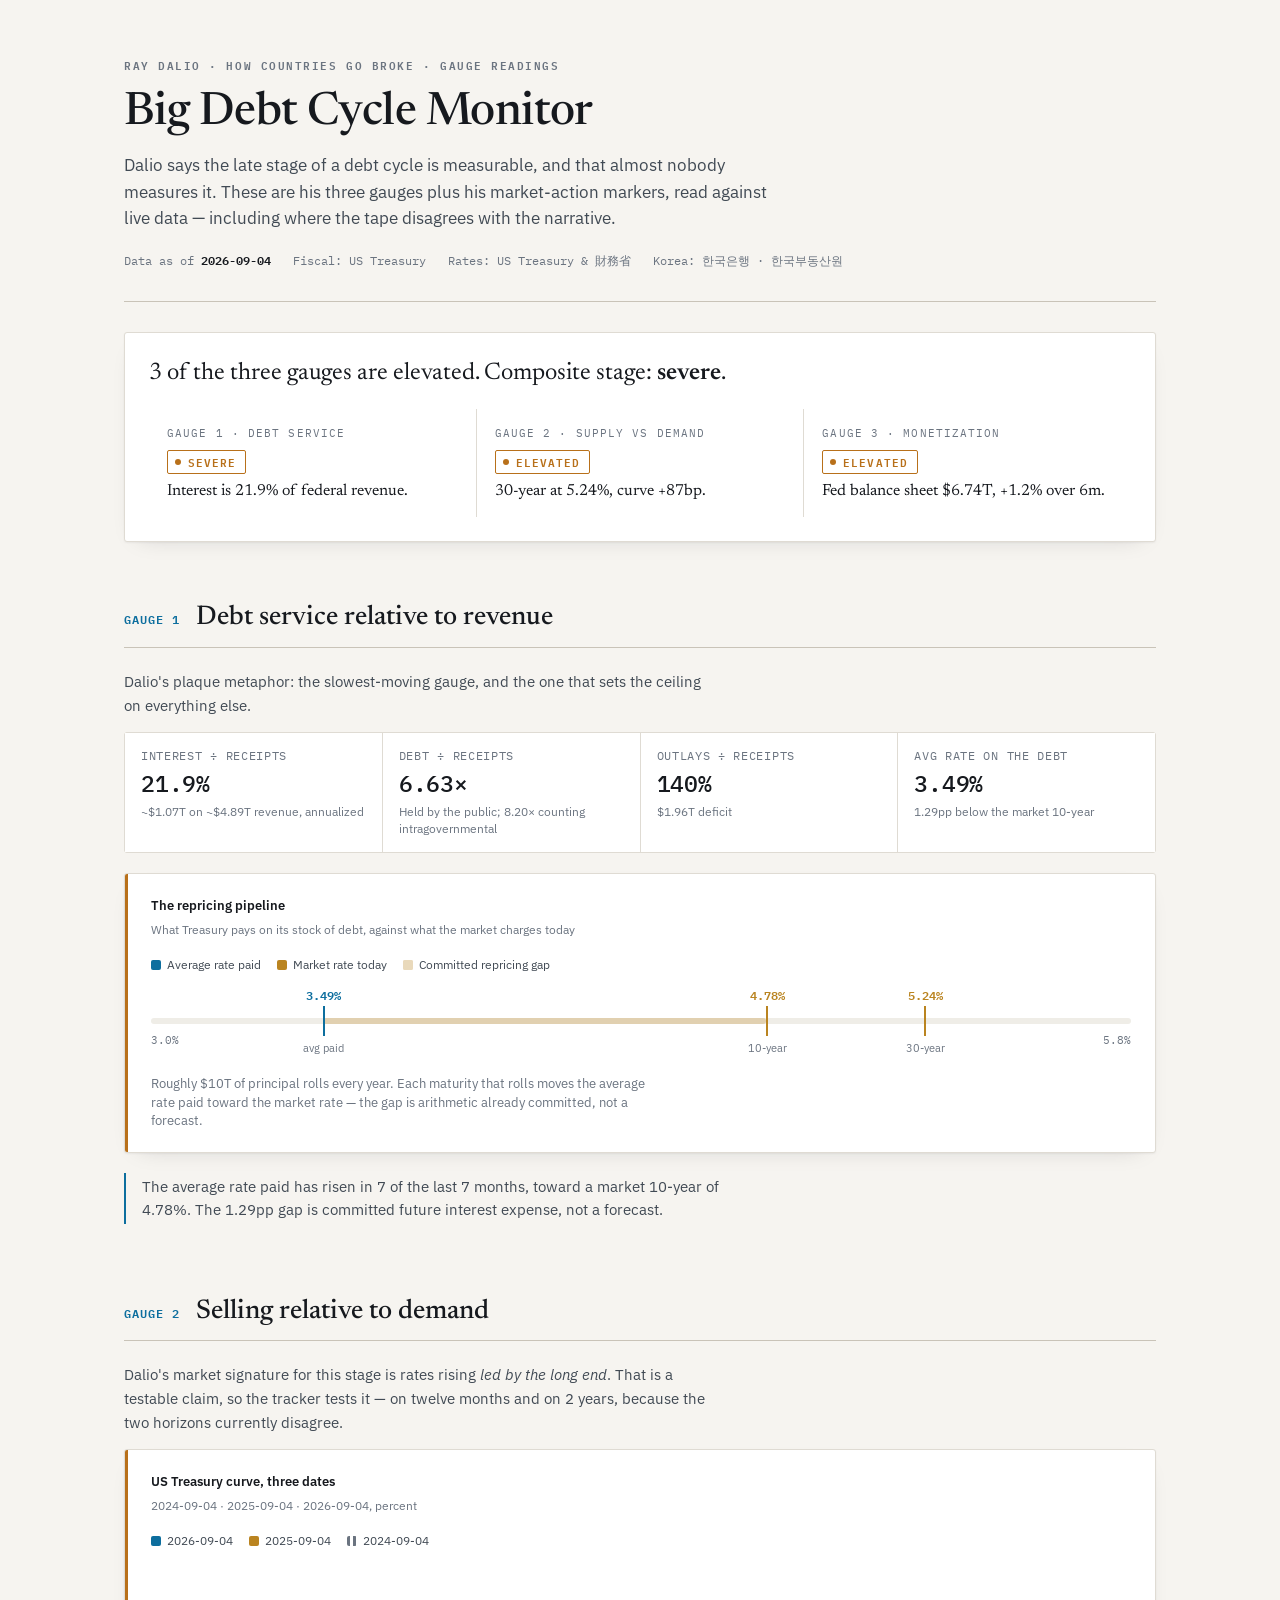
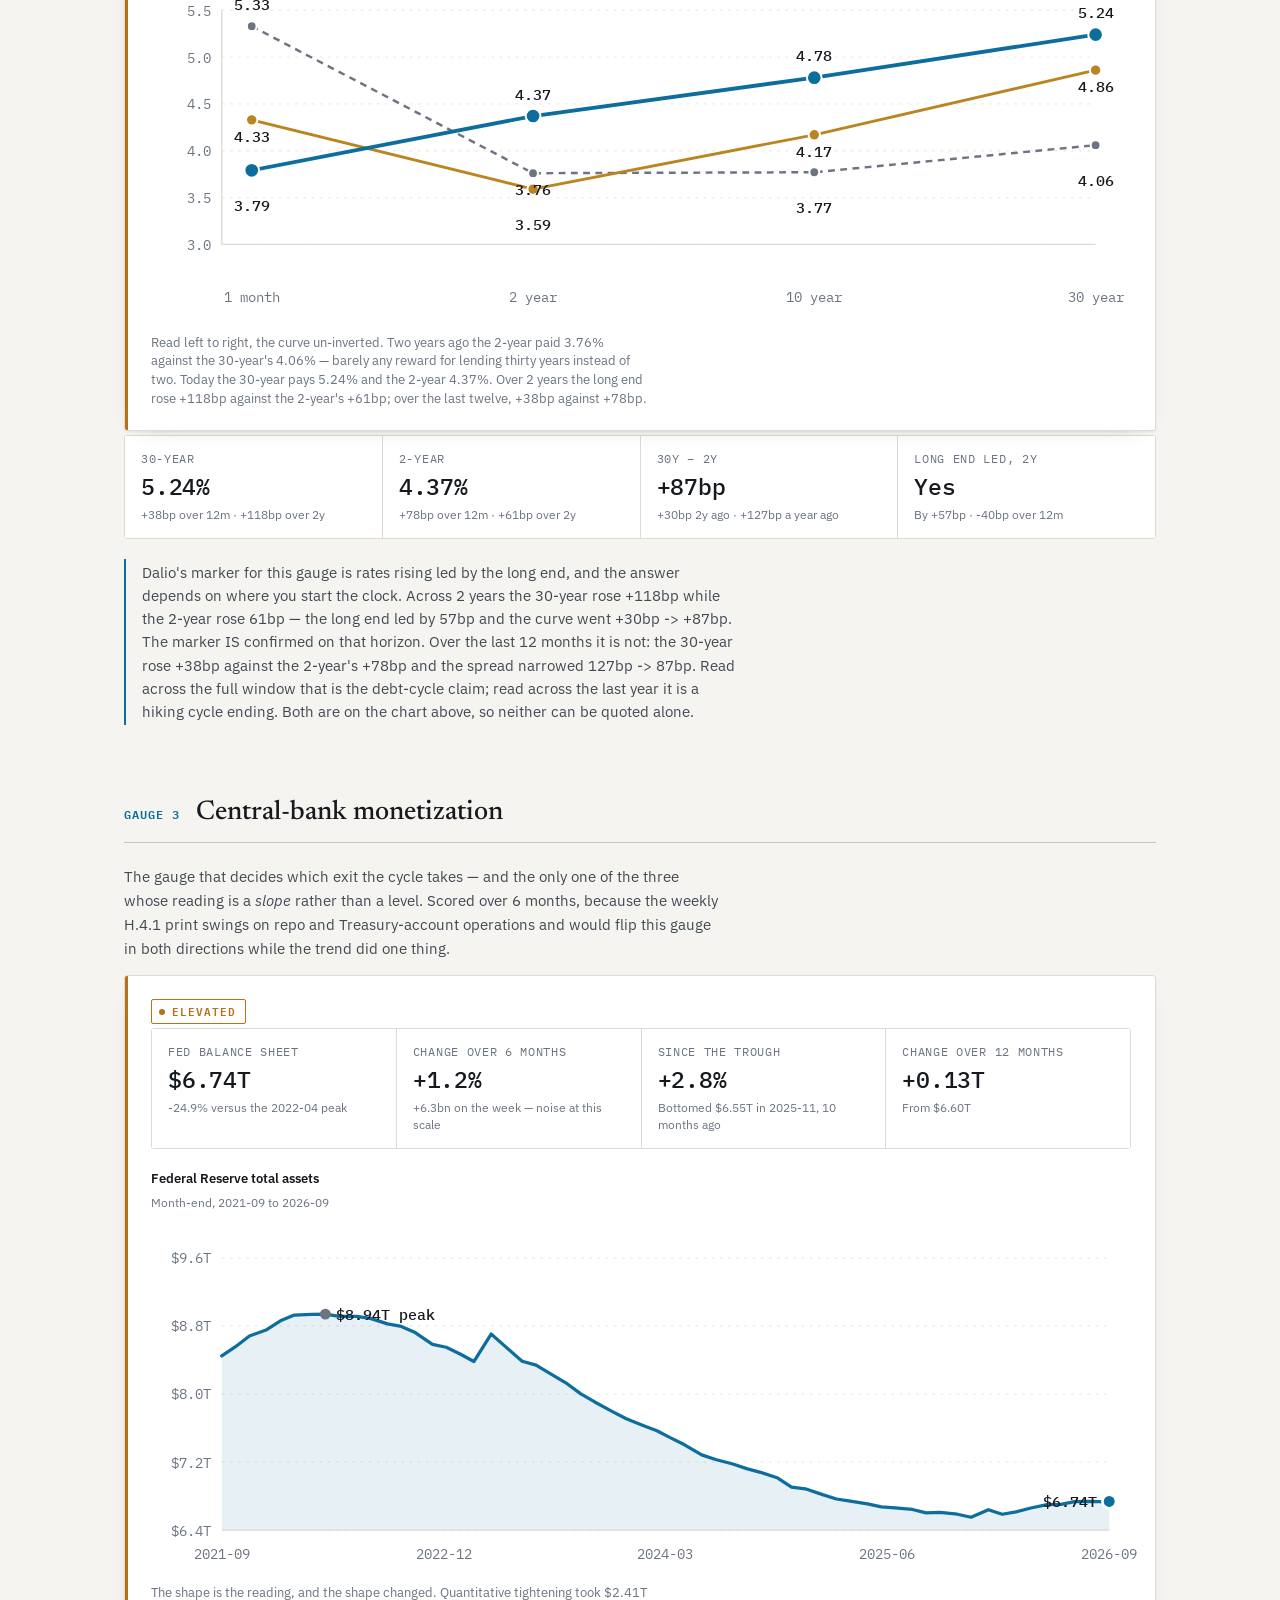
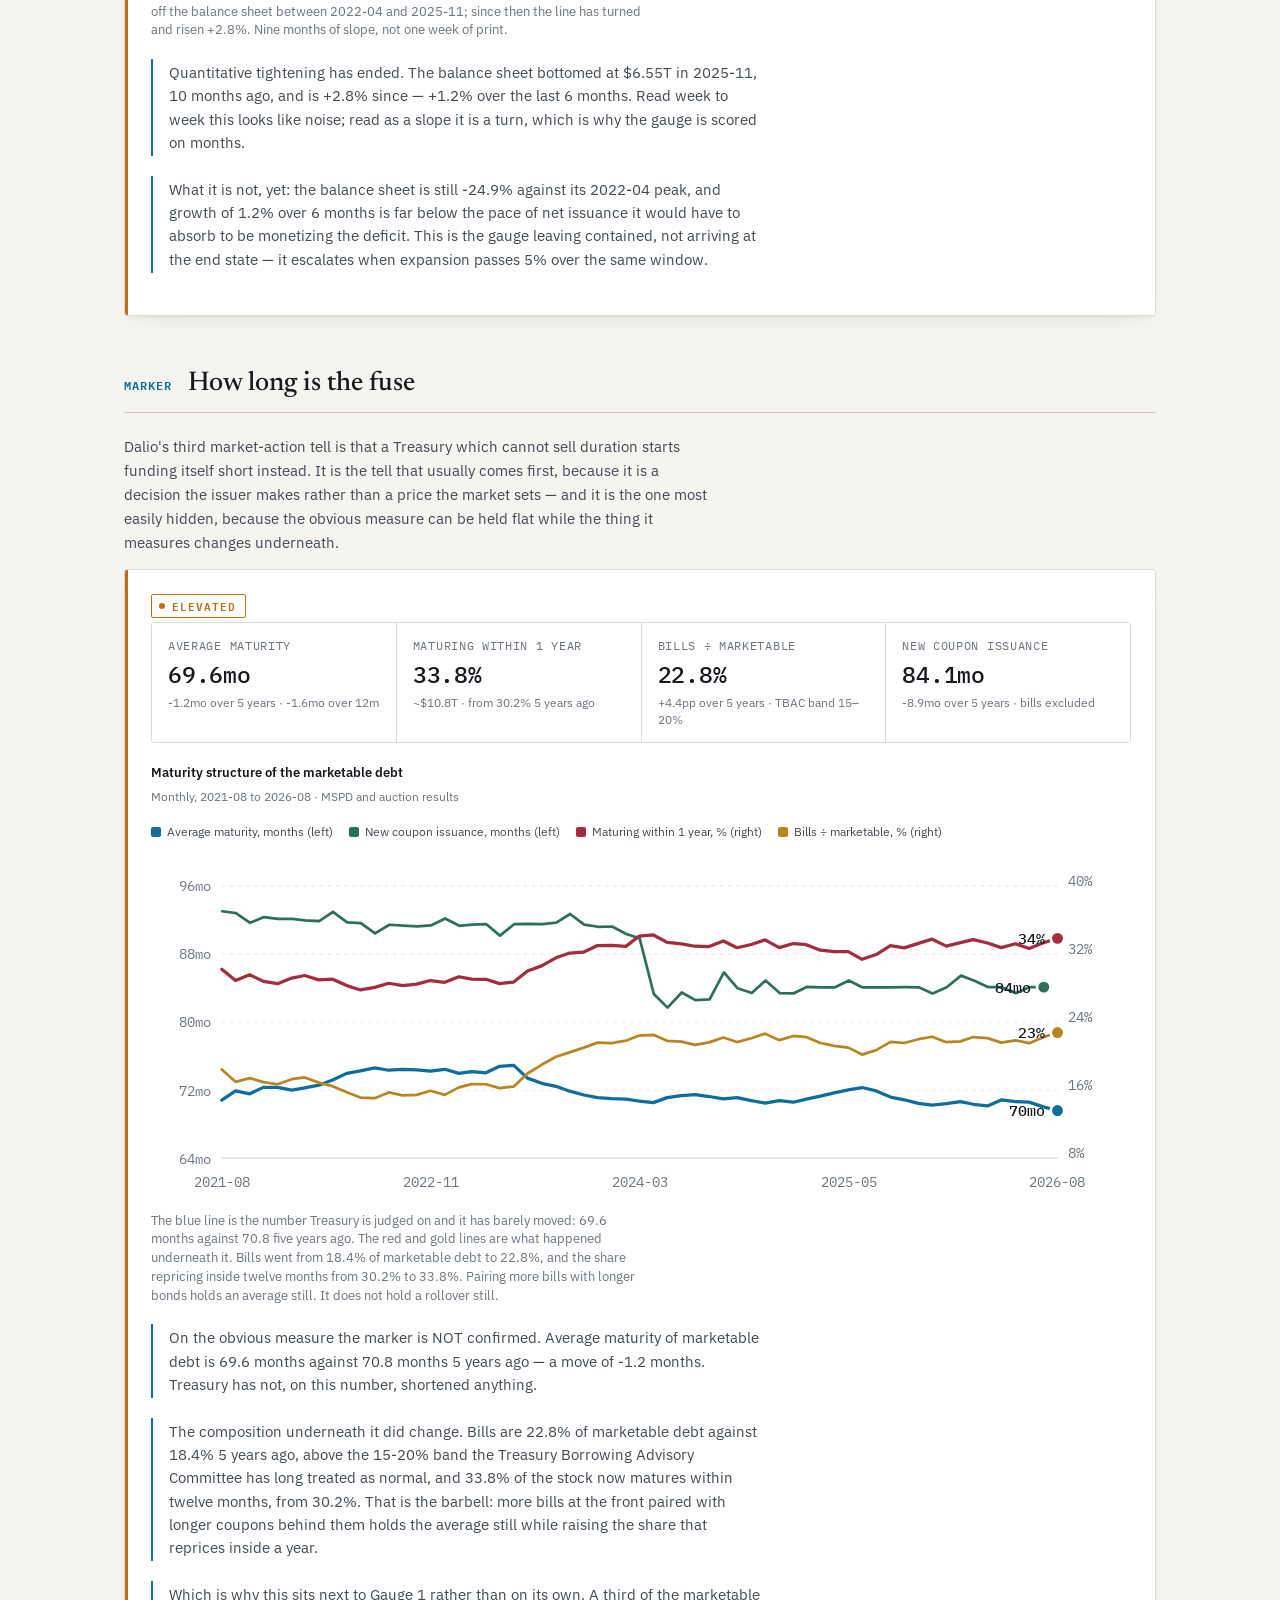
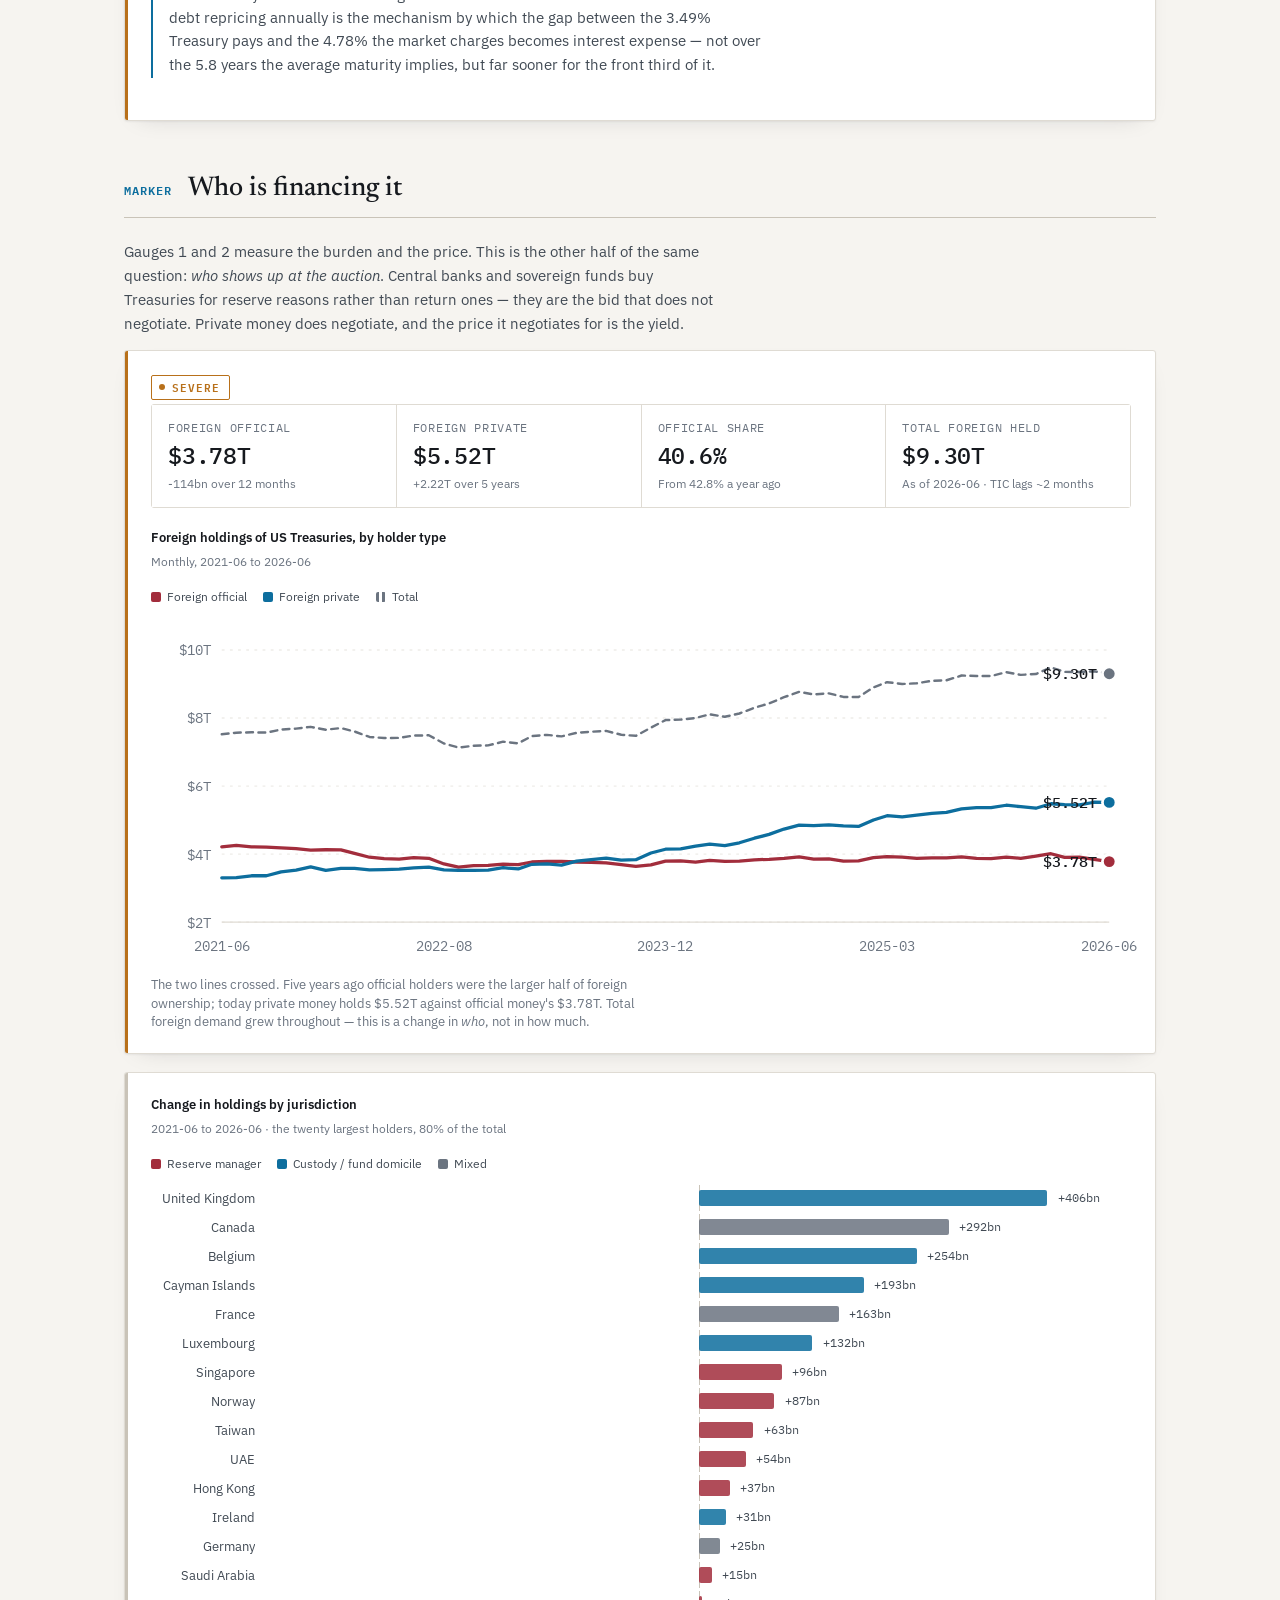
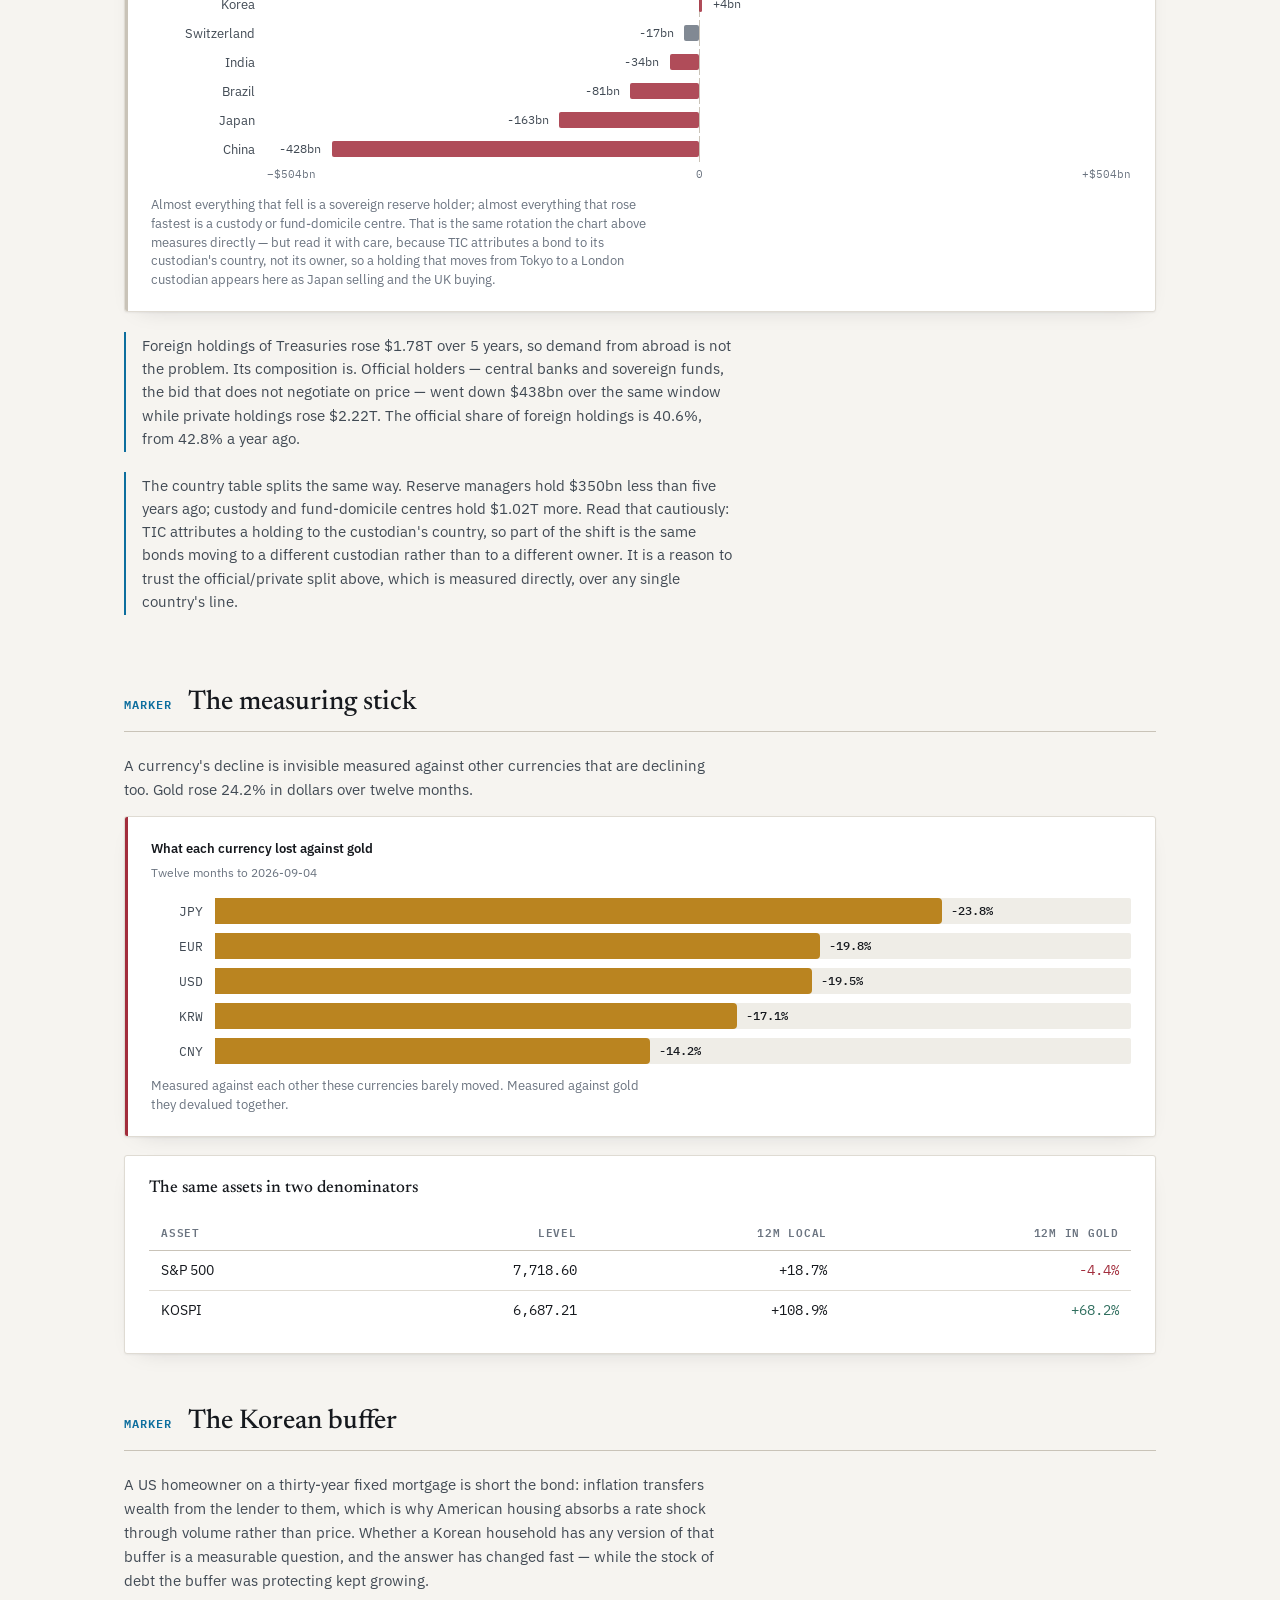
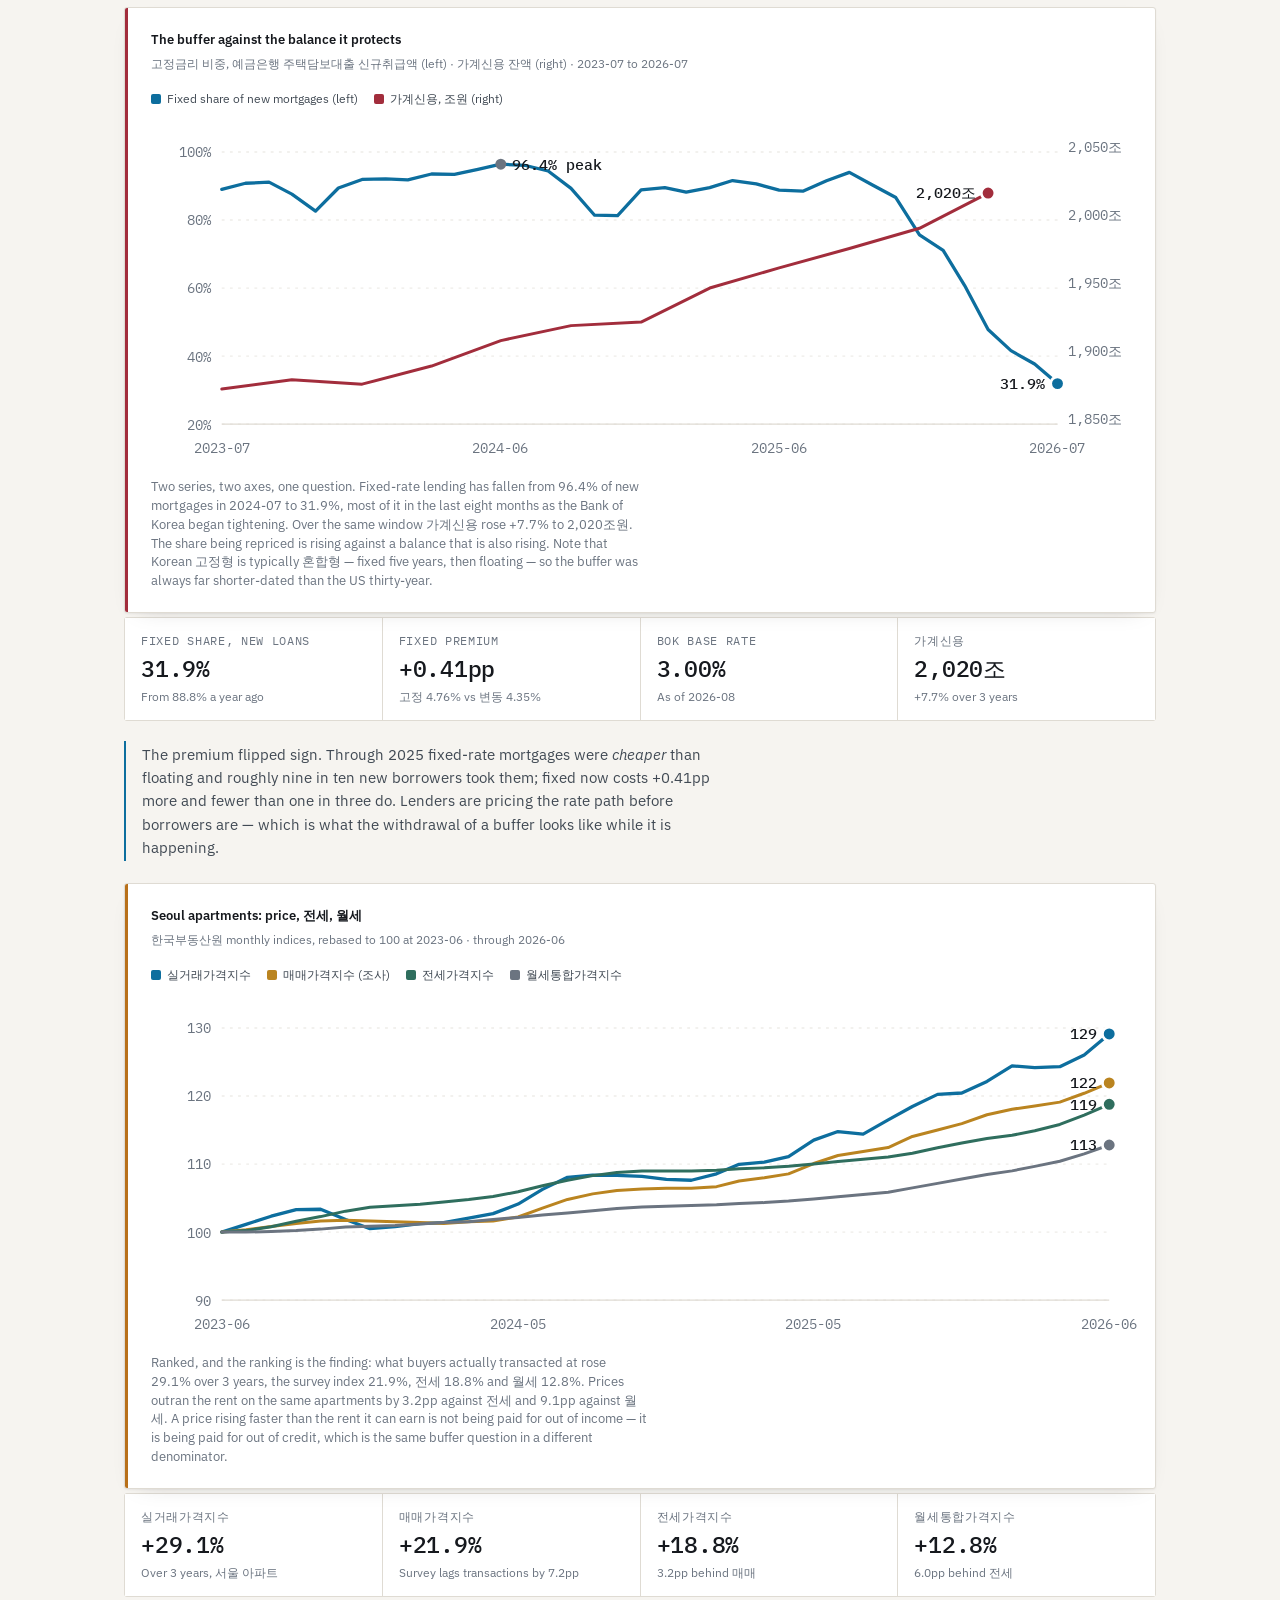
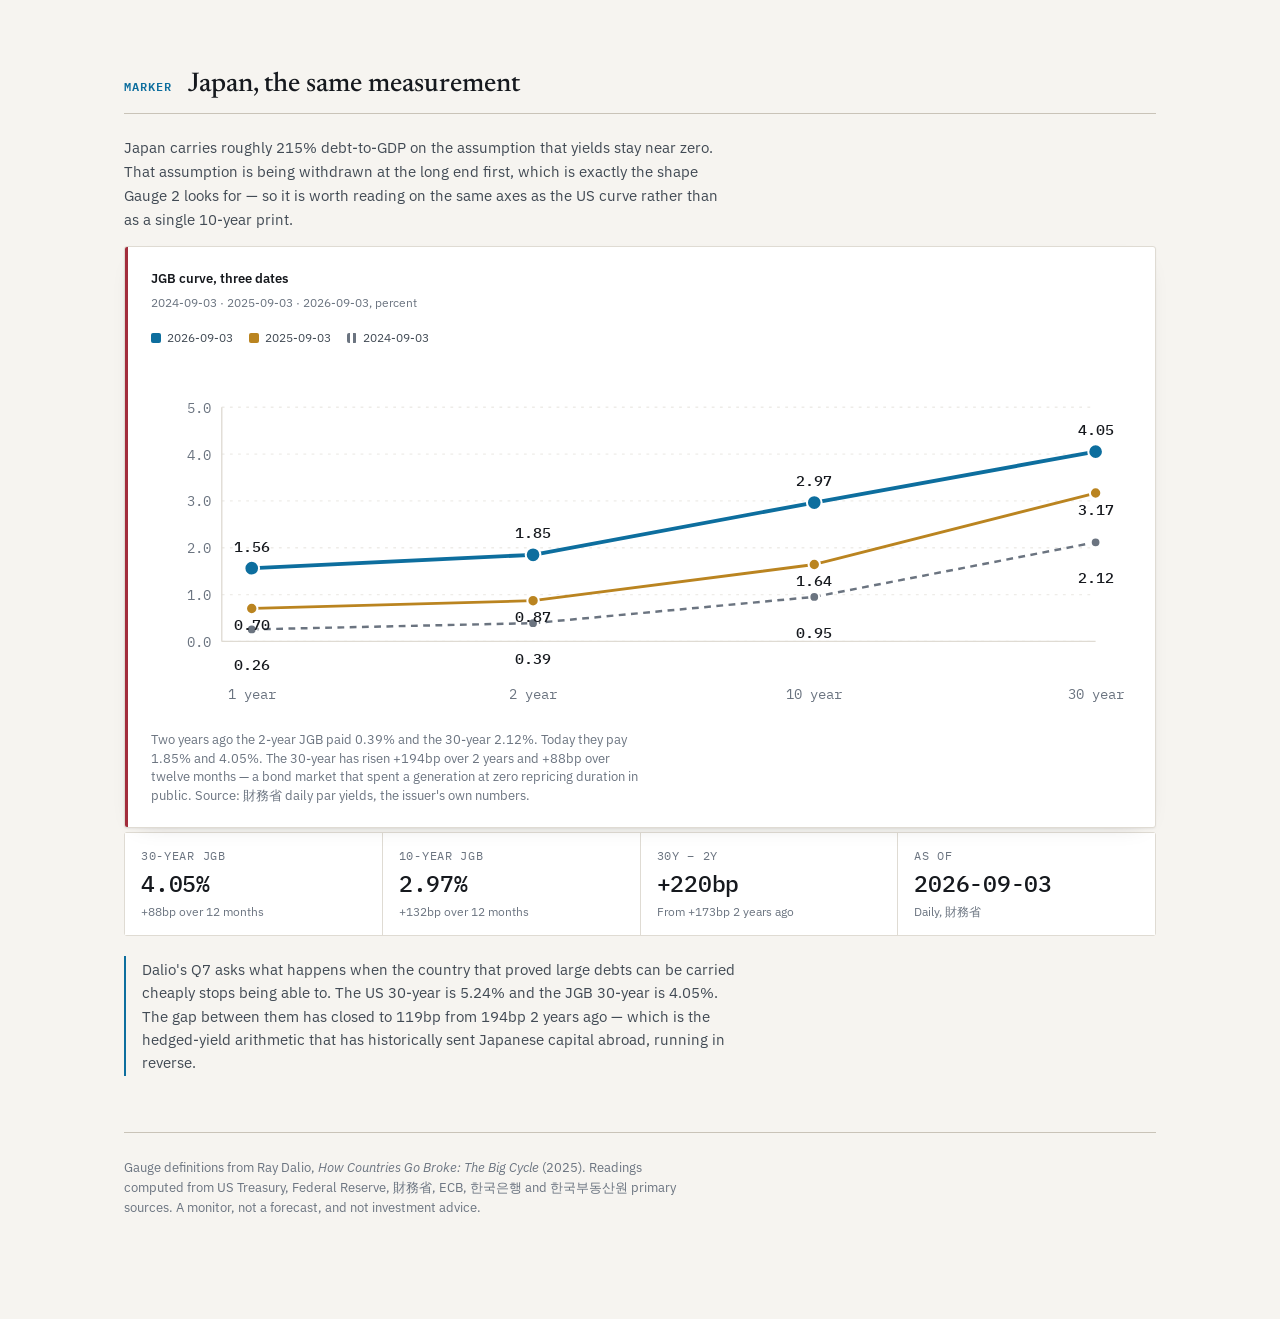
==== docs/index.html @ fe8ac710 "Refresh monitor to 2026-09-04 STAGE: SEVERE  (3/3 gauges elevated+)" ====
<!doctype html><html><head><meta charset="utf-8"><meta name="viewport" content="width=device-width,initial-scale=1"></head><body style="margin:0"><title>Big Debt Cycle Monitor</title>
<link rel="preconnect" href="https://fonts.googleapis.com">
<link rel="preconnect" href="https://fonts.gstatic.com" crossorigin>
<link rel="stylesheet" href="https://fonts.googleapis.com/css2?family=Newsreader:ital,opsz,wght@0,6..72,400;0,6..72,500;0,6..72,600;1,6..72,400&family=IBM+Plex+Mono:wght@400;500;600&family=IBM+Plex+Sans:wght@400;500;600&display=swap">

<style>
:root{
  --ground:#F6F4F0; --surface:#FFFFFF; --surface-2:#EFEDE7;
  --ink:#16191E; --ink-2:#414A54; --muted:#6B7480;
  --rule:#DFDBD3; --rule-strong:#C9C3B8;
  --accent:#0D6E9E; --gold:#BA8420;
  --warn:#B8701A; --crit:#A22D3C; --ok:#2F6E5E;
  --shadow:0 1px 2px rgba(22,25,30,.05), 0 8px 24px -16px rgba(22,25,30,.22);
  --maxw:1080px;
}
@media (prefers-color-scheme: dark){
  :root:not([data-theme="light"]){
    --ground:#131820; --surface:#1A2128; --surface-2:#212A33;
    --ink:#E4E8EC; --ink-2:#B4BEC8; --muted:#8A96A2;
    --rule:#28313A; --rule-strong:#3A4652;
    --accent:#3B9BC9; --gold:#B98529;
    --warn:#C99239; --crit:#D9646F; --ok:#4E9B85;
    --shadow:0 1px 2px rgba(0,0,0,.4), 0 8px 24px -16px rgba(0,0,0,.7);
  }
}
:root[data-theme="dark"]{
  --ground:#131820; --surface:#1A2128; --surface-2:#212A33;
  --ink:#E4E8EC; --ink-2:#B4BEC8; --muted:#8A96A2;
  --rule:#28313A; --rule-strong:#3A4652;
  --accent:#3B9BC9; --gold:#B98529;
  --warn:#C99239; --crit:#D9646F; --ok:#4E9B85;
  --shadow:0 1px 2px rgba(0,0,0,.4), 0 8px 24px -16px rgba(0,0,0,.7);
}

*{box-sizing:border-box}
body{
  margin:0; background:var(--ground); color:var(--ink);
  font-family:"IBM Plex Sans",system-ui,-apple-system,"Segoe UI",sans-serif;
  font-size:15px; line-height:1.6;
  -webkit-font-smoothing:antialiased;
}
.wrap{max-width:var(--maxw); margin:0 auto; padding:0 24px 88px}

/* ---------- type ---------- */
h1,h2,h3{font-family:"Newsreader",Georgia,"Times New Roman",serif; font-weight:500; text-wrap:balance; margin:0}
h1{font-size:clamp(30px,4.6vw,46px); line-height:1.1; letter-spacing:-.012em}
h2{font-size:clamp(21px,2.6vw,27px); line-height:1.2}
h3{font-size:17px; line-height:1.3}
p{margin:0 0 14px; max-width:66ch; color:var(--ink-2)}
p.lede{font-size:16.5px; color:var(--ink-2)}
strong{color:var(--ink); font-weight:600}
.eyebrow{
  font-family:"IBM Plex Mono",ui-monospace,monospace; font-size:11px; font-weight:600;
  letter-spacing:.14em; text-transform:uppercase; color:var(--muted);
}
.num{font-family:"IBM Plex Mono",ui-monospace,SFMono-Regular,monospace; font-variant-numeric:tabular-nums}

/* ---------- header ---------- */
header.top{padding:56px 0 30px; border-bottom:1px solid var(--rule-strong)}
.top .eyebrow{display:block; margin-bottom:14px}
.top h1{margin-bottom:14px}
.stamp{
  display:flex; flex-wrap:wrap; gap:8px 22px; margin-top:20px;
  font-family:"IBM Plex Mono",monospace; font-size:12px; color:var(--muted);
}
.stamp span{white-space:nowrap}

/* ---------- stage read ---------- */
.readout{
  margin:30px 0 8px; padding:24px; border:1px solid var(--rule); border-radius:3px;
  background:var(--surface); box-shadow:var(--shadow);
}
.readout .verdict{
  font-family:"Newsreader",Georgia,serif; font-size:clamp(19px,2.3vw,24px); line-height:1.35;
  color:var(--ink); margin:0 0 20px; max-width:60ch; text-wrap:balance;
}
.tiles{display:grid; grid-template-columns:repeat(auto-fit,minmax(210px,1fr)); gap:1px; background:var(--rule)}
.tile{background:var(--surface); padding:16px 18px; display:flex; flex-direction:column; gap:7px}
.tile .g{font-family:"IBM Plex Mono",monospace; font-size:11px; letter-spacing:.1em; color:var(--muted); text-transform:uppercase}
.tile .n{font-family:"Newsreader",Georgia,serif; font-size:16px; color:var(--ink); line-height:1.25}

.pill{
  display:inline-flex; align-items:center; gap:7px; align-self:flex-start;
  font-family:"IBM Plex Mono",monospace; font-size:10.5px; font-weight:600;
  letter-spacing:.1em; text-transform:uppercase; padding:3px 9px 3px 7px;
  border-radius:2px; border:1px solid currentColor;
}
.pill::before{content:""; width:6px; height:6px; border-radius:50%; background:currentColor; flex:none}
.pill.warn{color:var(--warn)} .pill.crit{color:var(--crit)} .pill.ok{color:var(--ok)} .pill.neutral{color:var(--muted)}

/* ---------- sections ---------- */
section{padding-top:52px}
.sechead{display:flex; align-items:baseline; gap:16px; border-bottom:1px solid var(--rule-strong); padding-bottom:12px; margin-bottom:22px}
.sechead .idx{
  font-family:"IBM Plex Mono",monospace; font-size:12px; font-weight:600; color:var(--accent);
  letter-spacing:.08em; flex:none;
}
.sechead h2{flex:1}

.card{
  background:var(--surface); border:1px solid var(--rule); border-radius:3px;
  box-shadow:var(--shadow); padding:22px 24px; position:relative; overflow:hidden;
}
.card.striped{padding-left:26px}
.card.striped::before{content:""; position:absolute; left:0; top:0; bottom:0; width:3px; background:var(--stripe,var(--rule-strong))}
.card.s-warn{--stripe:var(--warn)} .card.s-crit{--stripe:var(--crit)} .card.s-ok{--stripe:var(--ok)} .card.s-neutral{--stripe:var(--rule-strong)}

.grid{display:grid; gap:18px}
.g2{grid-template-columns:repeat(auto-fit,minmax(300px,1fr))}

/* ---------- metric rows ---------- */
.metrics{display:grid; grid-template-columns:repeat(auto-fit,minmax(160px,1fr)); gap:1px; background:var(--rule); border:1px solid var(--rule); border-radius:3px; margin:4px 0 20px}
.metric{background:var(--surface); padding:14px 16px}
.metric .k{font-size:11.5px; font-family:"IBM Plex Mono",monospace; letter-spacing:.06em; color:var(--muted); text-transform:uppercase; display:block; margin-bottom:6px}
.metric .v{font-family:"IBM Plex Mono",monospace; font-variant-numeric:tabular-nums; font-size:23px; font-weight:500; color:var(--ink); line-height:1.1; letter-spacing:-.01em}
.metric .s{font-size:12px; color:var(--muted); display:block; margin-top:5px; line-height:1.4}

/* ---------- charts ---------- */
figure{margin:0}
figcaption{font-size:12.5px; color:var(--muted); margin-top:12px; line-height:1.5; max-width:62ch}
.charttitle{font-family:"IBM Plex Sans",sans-serif; font-size:13px; font-weight:600; color:var(--ink); margin-bottom:3px}
.chartsub{font-size:12px; color:var(--muted); margin-bottom:16px}
.legend{display:flex; flex-wrap:wrap; gap:16px; margin-bottom:14px; font-size:12px; color:var(--ink-2)}
.legend i{display:inline-block; width:10px; height:10px; border-radius:2px; margin-right:6px; vertical-align:-1px}

.bars{display:flex; flex-direction:column; gap:9px}
.barrow{display:grid; grid-template-columns:52px 1fr; align-items:center; gap:12px}
.barrow .lbl{font-family:"IBM Plex Mono",monospace; font-size:12.5px; color:var(--ink-2); text-align:right}
.bartrack{position:relative; height:26px; background:var(--surface-2); border-radius:2px}
.barfill{position:absolute; left:0; top:0; bottom:0; background:var(--gold); border-radius:0 4px 4px 0; transition:opacity .15s}
.barval{position:absolute; top:50%; transform:translateY(-50%); font-family:"IBM Plex Mono",monospace; font-size:12px; font-weight:500; color:var(--ink); padding-left:9px}
.barrow:hover .barfill{opacity:.78}

table.data{width:100%; border-collapse:collapse; font-size:13.5px}
table.data th, table.data td{padding:9px 12px; text-align:right; border-bottom:1px solid var(--rule)}
table.data th{font-family:"IBM Plex Mono",monospace; font-size:11px; letter-spacing:.07em; text-transform:uppercase; color:var(--muted); font-weight:600; border-bottom:1px solid var(--rule-strong)}
table.data th:first-child, table.data td:first-child{text-align:left}
table.data td.n{font-family:"IBM Plex Mono",monospace; font-variant-numeric:tabular-nums; color:var(--ink)}
table.data tr:last-child td{border-bottom:none}
.scroller{overflow-x:auto}

.svgwrap{width:100%}
svg{display:block; width:100%; height:auto; overflow:visible}
.ax{stroke:var(--rule); stroke-width:1}
.axtext{font-family:"IBM Plex Mono",monospace; font-size:10.5px; fill:var(--muted)}
.dotlabel{font-family:"IBM Plex Mono",monospace; font-size:11px; fill:var(--ink); font-weight:500}

/* ---------- gap scale ---------- */
.gapscale{margin:6px 0 4px; position:relative; height:74px}
.gaptrack{position:absolute; left:0; right:0; top:30px; height:6px; background:var(--surface-2); border-radius:3px}
.gapfill{position:absolute; top:30px; height:6px; background:var(--gold); opacity:.28; border-radius:3px}
.marker{position:absolute; top:18px; width:2px; height:30px; background:var(--mk,var(--accent))}
.marker span{position:absolute; top:-20px; left:50%; transform:translateX(-50%); white-space:nowrap; font-family:"IBM Plex Mono",monospace; font-size:11.5px; font-weight:600; color:var(--mk,var(--accent))}
.marker small{position:absolute; top:34px; left:50%; transform:translateX(-50%); white-space:nowrap; font-size:10.5px; color:var(--muted); font-family:"IBM Plex Sans",sans-serif}
.scaleends{position:absolute; left:0; right:0; top:44px; display:flex; justify-content:space-between; font-size:10.5px; color:var(--muted)}

/* ---------- watchlist ---------- */
ul.watch{list-style:none; padding:0; margin:0; display:grid; gap:1px; background:var(--rule); border:1px solid var(--rule); border-radius:3px}
ul.watch li{background:var(--surface); padding:15px 18px; display:grid; grid-template-columns:1fr auto; gap:6px 18px; align-items:start}
ul.watch .trg{color:var(--ink-2); font-size:14px; max-width:58ch}
ul.watch .trg b{color:var(--ink); font-weight:600}
ul.watch .st{font-family:"IBM Plex Mono",monospace; font-size:10.5px; letter-spacing:.08em; text-transform:uppercase; color:var(--muted); white-space:nowrap; padding-top:3px}

.note{border-left:2px solid var(--accent); padding:2px 0 2px 16px; margin:20px 0; color:var(--ink-2); font-size:14.5px}
.note p:last-child{margin-bottom:0}

footer{margin-top:56px; padding-top:24px; border-top:1px solid var(--rule-strong); font-size:12.5px; color:var(--muted)}
footer p{color:var(--muted); font-size:12.5px; max-width:72ch}
footer a{color:var(--accent)}
.srclist{display:grid; gap:5px; font-family:"IBM Plex Mono",monospace; font-size:11.5px; margin:12px 0 20px}

@media (max-width:640px){
  .wrap{padding:0 18px 64px}
  header.top{padding-top:36px}
  .barrow{grid-template-columns:44px 1fr}
  ul.watch li{grid-template-columns:1fr}
}
@media (prefers-reduced-motion:reduce){*{transition:none!important; animation:none!important}}

/* Diverging bars — a change that can go either way needs a zero line, not a
   left edge. Label column is wider than .barrow's because these are country
   names rather than currency codes. */
.dbars{display:flex; flex-direction:column; gap:7px; margin:4px 0 2px}
.dbarrow{display:grid; grid-template-columns:104px 1fr; align-items:center; gap:12px}
.dbarrow .lbl{font-size:12.5px; color:var(--ink-2); text-align:right;
  white-space:nowrap; overflow:hidden; text-overflow:ellipsis}
.dbartrack{position:relative; height:22px}
.dbarzero{position:absolute; top:-2px; bottom:-2px; width:1px; background:var(--rule-strong)}
.dbarfill{position:absolute; top:3px; bottom:3px; border-radius:2px; opacity:.85}
.dbarval{position:absolute; top:50%; transform:translateY(-50%);
  font-family:"IBM Plex Mono",monospace; font-size:11.5px; color:var(--ink-2); white-space:nowrap}
.dbarrow:hover .dbarfill{opacity:1}
.dbarscale{display:flex; justify-content:space-between; font-family:"IBM Plex Mono",monospace;
  font-size:10.5px; color:var(--muted); margin-top:6px; padding-left:116px}
@media (max-width:640px){
  .dbarrow{grid-template-columns:82px 1fr}
  .dbarrow .lbl{font-size:11.5px}
  .dbarscale{padding-left:94px}
}
</style>

<div class="wrap">
<header class="top">
  <span class="eyebrow">Ray Dalio · How Countries Go Broke · gauge readings</span>
  <h1>Big Debt Cycle Monitor</h1>
  <p class="lede">Dalio says the late stage of a debt cycle is measurable, and that
  almost nobody measures it. These are his three gauges plus his market-action
  markers, read against live data — including where the tape disagrees with the
  narrative.</p>
  <div class="stamp"><span>Data as of <strong class="num">2026-09-04</strong></span>
  <span>Fiscal: US Treasury</span><span>Rates: US Treasury &amp; 財務省</span>
  <span>Korea: 한국은행 · 한국부동산원</span></div>
</header>

<div class="readout">
  <p class="verdict">3 of the three gauges are elevated. Composite
  stage: <strong>severe</strong>.</p>
  <div class="tiles"><div class="tile"><span class="g">Gauge 1 · Debt service</span><span class="pill warn">Severe</span><span class="n">Interest is 21.9% of federal revenue.</span></div><div class="tile"><span class="g">Gauge 2 · Supply vs demand</span><span class="pill warn">Elevated</span><span class="n">30-year at 5.24%, curve +87bp.</span></div><div class="tile"><span class="g">Gauge 3 · Monetization</span><span class="pill warn">Elevated</span><span class="n">Fed balance sheet $6.74T, +1.2% over 6m.</span></div></div>
</div>

<section><div class="sechead"><span class="idx">GAUGE 1</span><h2>Debt service relative to revenue</h2></div>
  <p>Dalio's plaque metaphor: the slowest-moving gauge, and the one that sets the
  ceiling on everything else.</p>
  <div class="metrics"><div class="metric"><span class="k">Interest ÷ receipts</span><span class="v">21.9%</span><span class=s>~$1.07T on ~$4.89T revenue, annualized</span></div><div class="metric"><span class="k">Debt ÷ receipts</span><span class="v">6.63×</span><span class=s>Held by the public; 8.20× counting intragovernmental</span></div><div class="metric"><span class="k">Outlays ÷ receipts</span><span class="v">140%</span><span class=s>$1.96T deficit</span></div><div class="metric"><span class="k">Avg rate on the debt</span><span class="v">3.49%</span><span class=s>1.29pp below the market 10-year</span></div></div>
  <div class="card striped s-warn">
    <figure><div class="charttitle">The repricing pipeline</div><div class="chartsub">What Treasury pays on its stock of debt, against what the market charges today</div>
    <div class="legend"><span><i style="background:var(--accent)"></i>Average rate paid</span><span><i style="background:var(--gold)"></i>Market rate today</span><span><i style="background:var(--gold); opacity:.3; box-shadow:inset 0 0 0 1px var(--gold)"></i>Committed repricing gap</span></div>
    <div class="gapscale"><div class="gaptrack"></div><div class="gapfill" style="left:17.5%; width:45.3%"></div><div class="marker" style="left:17.5%; --mk:var(--accent)"><span>3.49%</span><small>avg paid</small></div><div class="marker" style="left:62.8%; --mk:var(--gold)"><span>4.78%</span><small>10-year</small></div><div class="marker" style="left:78.9%; --mk:var(--gold)"><span>5.24%</span><small>30-year</small></div><div class="scaleends"><span class="num">3.0%</span><span class="num">5.8%</span></div></div>
    <figcaption>Roughly $10T of principal rolls every year. Each maturity that rolls
    moves the average rate paid toward the market rate — the gap is arithmetic
    already committed, not a forecast.</figcaption></figure>
  </div>
  <div class="note"><p>The average rate paid has risen in 7 of the last 7 months, toward a market 10-year of 4.78%. The 1.29pp gap is committed future interest expense, not a forecast.</p></div>
</section>

<section><div class="sechead"><span class="idx">GAUGE 2</span><h2>Selling relative to demand</h2></div>
  <p>Dalio's market signature for this stage is rates rising <em>led by the long
  end</em>. That is a testable claim, so the tracker tests it — on twelve months
  and on 2 years, because the two horizons currently disagree.</p>
  <div class="card striped s-warn">
    <figure><div class="charttitle">US Treasury curve, three dates</div><div class="chartsub">2024-09-04 · 2025-09-04 · 2026-09-04, percent</div>
    <div class="legend"><span><i style="background:var(--accent)"></i>2026-09-04</span><span><i style="background:var(--gold)"></i>2025-09-04</span><span><i style="background:repeating-linear-gradient(90deg,var(--muted) 0 3px,transparent 3px 6px)"></i>2024-09-04</span></div>
    <div class="svgwrap"><svg viewBox="0 0 720 262" role="img" aria-label="US Treasury yield curve. 1 month 5.33 in 2024-09-04, 4.33 in 2025-09-04, 3.79 in 2026-09-04; 2 year 3.76 in 2024-09-04, 3.59 in 2025-09-04, 4.37 in 2026-09-04; 10 year 3.77 in 2024-09-04, 4.17 in 2025-09-04, 4.78 in 2026-09-04; 30 year 4.06 in 2024-09-04, 4.86 in 2025-09-04, 5.24 in 2026-09-04">
<g class="axtext" text-anchor="end"><text x="44" y="210.0">3.0</text><text x="44" y="175.6">3.5</text><text x="44" y="141.2">4.0</text><text x="44" y="106.8">4.5</text><text x="44" y="72.4">5.0</text><text x="44" y="38.0">5.5</text></g><line class="ax" stroke-dasharray="2 4" opacity=".5" x1="52" y1="206.0" x2="694" y2="206.0"></line><line class="ax" stroke-dasharray="2 4" opacity=".5" x1="52" y1="171.6" x2="694" y2="171.6"></line><line class="ax" stroke-dasharray="2 4" opacity=".5" x1="52" y1="137.2" x2="694" y2="137.2"></line><line class="ax" stroke-dasharray="2 4" opacity=".5" x1="52" y1="102.8" x2="694" y2="102.8"></line><line class="ax" stroke-dasharray="2 4" opacity=".5" x1="52" y1="68.4" x2="694" y2="68.4"></line><line class="ax" stroke-dasharray="2 4" opacity=".5" x1="52" y1="34.0" x2="694" y2="34.0"></line>
<line class="ax" x1="52" y1="206" x2="694" y2="206"></line>
<line class="ax" x1="52" y1="34" x2="52" y2="206"></line>
<polyline points="74.0,45.7 280.7,153.7 487.3,153.0 694.0,133.1" fill="none" stroke="var(--muted)" stroke-width="1.8" stroke-linejoin="round" stroke-dasharray="5 4"></polyline><g fill="var(--muted)" stroke="var(--surface)" stroke-width="1.5"><circle cx="74.0" cy="45.7" r="3.6"></circle><circle cx="280.7" cy="153.7" r="3.6"></circle><circle cx="487.3" cy="153.0" r="3.6"></circle><circle cx="694.0" cy="133.1" r="3.6"></circle></g><polyline points="74.0,114.5 280.7,165.4 487.3,125.5 694.0,78.0" fill="none" stroke="var(--gold)" stroke-width="2.1" stroke-linejoin="round"></polyline><g fill="var(--gold)" stroke="var(--surface)" stroke-width="1.5"><circle cx="74.0" cy="114.5" r="4.2"></circle><circle cx="280.7" cy="165.4" r="4.2"></circle><circle cx="487.3" cy="125.5" r="4.2"></circle><circle cx="694.0" cy="78.0" r="4.2"></circle></g><polyline points="74.0,151.6 280.7,111.7 487.3,83.5 694.0,51.9" fill="none" stroke="var(--accent)" stroke-width="2.8" stroke-linejoin="round"></polyline><g fill="var(--accent)" stroke="var(--surface)" stroke-width="1.5"><circle cx="74.0" cy="151.6" r="5.4"></circle><circle cx="280.7" cy="111.7" r="5.4"></circle><circle cx="487.3" cy="83.5" r="5.4"></circle><circle cx="694.0" cy="51.9" r="5.4"></circle></g><text class="dotlabel" fill="var(--muted)" text-anchor="middle" font-weight="400" x="74.0" y="33.7">5.33</text><text class="dotlabel" fill="var(--gold)" text-anchor="middle" font-weight="400" x="74.0" y="130.5">4.33</text><text class="dotlabel" fill="var(--accent)" text-anchor="middle" font-weight="600" x="74.0" y="181.6">3.79</text><text class="dotlabel" fill="var(--accent)" text-anchor="middle" font-weight="600" x="280.7" y="99.7">4.37</text><text class="dotlabel" fill="var(--muted)" text-anchor="middle" font-weight="400" x="280.7" y="169.7">3.76</text><text class="dotlabel" fill="var(--gold)" text-anchor="middle" font-weight="400" x="280.7" y="195.4">3.59</text><text class="dotlabel" fill="var(--accent)" text-anchor="middle" font-weight="600" x="487.3" y="71.5">4.78</text><text class="dotlabel" fill="var(--gold)" text-anchor="middle" font-weight="400" x="487.3" y="141.5">4.17</text><text class="dotlabel" fill="var(--muted)" text-anchor="middle" font-weight="400" x="487.3" y="183.0">3.77</text><text class="dotlabel" fill="var(--accent)" text-anchor="middle" font-weight="600" x="694.0" y="39.9">5.24</text><text class="dotlabel" fill="var(--gold)" text-anchor="middle" font-weight="400" x="694.0" y="94.0">4.86</text><text class="dotlabel" fill="var(--muted)" text-anchor="middle" font-weight="400" x="694.0" y="163.1">4.06</text>
<g class="axtext" text-anchor="middle"><text x="74.0" y="248">1 month</text><text x="280.7" y="248">2 year</text><text x="487.3" y="248">10 year</text><text x="694.0" y="248">30 year</text></g>
</svg></div>
    <figcaption>Read left to right, the curve un-inverted. Two years ago the
    2-year paid 3.76% against the 30-year's 4.06% — barely any
    reward for lending thirty years instead of two. Today the 30-year pays
    5.24% and the 2-year 4.37%. Over 2 years the long end
    rose +118bp against the 2-year's +61bp;
    over the last twelve, +38bp against
    +78bp.</figcaption></figure>
  </div>
  <div class="metrics"><div class="metric"><span class="k">30-year</span><span class="v">5.24%</span><span class=s>+38bp over 12m · +118bp over 2y</span></div><div class="metric"><span class="k">2-year</span><span class="v">4.37%</span><span class=s>+78bp over 12m · +61bp over 2y</span></div><div class="metric"><span class="k">30y − 2y</span><span class="v">+87bp</span><span class=s>+30bp 2y ago · +127bp a year ago</span></div><div class="metric"><span class="k">Long end led, 2y</span><span class="v">Yes</span><span class=s>By +57bp · -40bp over 12m</span></div></div>
  <div class="note"><p>Dalio's marker for this gauge is rates rising led by the long end, and the answer depends on where you start the clock. Across 2 years the 30-year rose +118bp while the 2-year rose 61bp — the long end led by 57bp and the curve went +30bp -&gt; +87bp. The marker IS confirmed on that horizon. Over the last 12 months it is not: the 30-year rose +38bp against the 2-year's +78bp and the spread narrowed 127bp -&gt; 87bp. Read across the full window that is the debt-cycle claim; read across the last year it is a hiking cycle ending. Both are on the chart above, so neither can be quoted alone.</p></div>
</section>

<section><div class="sechead"><span class="idx">GAUGE 3</span><h2>Central-bank monetization</h2></div>
  <p>The gauge that decides which exit the cycle takes — and the only one of the
  three whose reading is a <em>slope</em> rather than a level. Scored over
  6 months, because the weekly H.4.1 print swings on repo and
  Treasury-account operations and would flip this gauge in both directions while
  the trend did one thing.</p>
  <div class="card striped s-warn"><span class="pill warn">Elevated</span>
  <div class="metrics"><div class="metric"><span class="k">Fed balance sheet</span><span class="v">$6.74T</span><span class=s>-24.9% versus the 2022-04 peak</span></div><div class="metric"><span class="k">Change over 6 months</span><span class="v">+1.2%</span><span class=s>+6.3bn on the week — noise at this scale</span></div><div class="metric"><span class="k">Since the trough</span><span class="v">+2.8%</span><span class=s>Bottomed $6.55T in 2025-11, 10 months ago</span></div><div class="metric"><span class="k">Change over 12 months</span><span class="v">+0.13T</span><span class=s>From $6.60T</span></div></div>
    <figure><div class="charttitle">Federal Reserve total assets</div><div class="chartsub">Month-end, 2021-09 to 2026-09</div>
    <div class="svgwrap"><svg viewBox="0 0 720 252" role="img" aria-label="Federal Reserve total assets, month-end, 2021-09-29 to 2026-09-02: peak $8.97T in 2022-04-13, latest $6.74T">
<g class="axtext" text-anchor="end"><text x="44" y="226.0">$6.4T</text><text x="44" y="176.0">$7.2T</text><text x="44" y="126.0">$8.0T</text><text x="44" y="76.0">$8.8T</text><text x="44" y="26.0">$9.6T</text></g>
<g class="axtext" text-anchor="start"></g><line class="ax" stroke-dasharray="2 4" opacity=".5" x1="52" y1="222.0" x2="704" y2="222.0"></line><line class="ax" stroke-dasharray="2 4" opacity=".5" x1="52" y1="172.0" x2="704" y2="172.0"></line><line class="ax" stroke-dasharray="2 4" opacity=".5" x1="52" y1="122.0" x2="704" y2="122.0"></line><line class="ax" stroke-dasharray="2 4" opacity=".5" x1="52" y1="72.0" x2="704" y2="72.0"></line><line class="ax" stroke-dasharray="2 4" opacity=".5" x1="52" y1="22.0" x2="704" y2="22.0"></line>
<polygon points="52.0,222 52.0,94.0 62.1,87.2 72.3,79.4 85.0,74.7 95.1,68.2 105.3,64.0 118.0,63.4 128.1,63.3 138.3,64.9 150.9,64.9 161.1,66.4 173.8,70.4 183.9,72.3 194.1,76.8 206.8,85.5 216.9,87.6 227.1,92.6 237.2,98.1 249.9,77.9 260.0,86.8 272.7,97.9 282.9,100.7 293.0,106.8 305.7,114.4 315.8,121.9 326.0,127.8 338.7,134.7 348.8,140.0 361.5,145.1 371.7,149.0 381.8,154.2 392.0,159.3 404.6,166.7 414.8,170.1 427.5,173.4 437.6,176.8 447.8,179.5 460.5,183.7 470.6,190.4 480.7,191.6 493.4,195.9 503.6,199.1 513.7,200.7 526.4,202.7 536.6,204.9 546.7,205.6 559.4,206.8 569.5,209.3 579.7,209.0 592.4,210.3 602.5,212.5 615.2,207.0 625.4,210.3 635.5,208.6 645.6,205.9 658.3,203.3 668.5,203.0 678.6,201.0 691.3,200.9 701.5,201.3 704.0,200.9 704.0,222" fill="var(--accent)" opacity=".10"></polygon><polyline points="52.0,94.0 62.1,87.2 72.3,79.4 85.0,74.7 95.1,68.2 105.3,64.0 118.0,63.4 128.1,63.3 138.3,64.9 150.9,64.9 161.1,66.4 173.8,70.4 183.9,72.3 194.1,76.8 206.8,85.5 216.9,87.6 227.1,92.6 237.2,98.1 249.9,77.9 260.0,86.8 272.7,97.9 282.9,100.7 293.0,106.8 305.7,114.4 315.8,121.9 326.0,127.8 338.7,134.7 348.8,140.0 361.5,145.1 371.7,149.0 381.8,154.2 392.0,159.3 404.6,166.7 414.8,170.1 427.5,173.4 437.6,176.8 447.8,179.5 460.5,183.7 470.6,190.4 480.7,191.6 493.4,195.9 503.6,199.1 513.7,200.7 526.4,202.7 536.6,204.9 546.7,205.6 559.4,206.8 569.5,209.3 579.7,209.0 592.4,210.3 602.5,212.5 615.2,207.0 625.4,210.3 635.5,208.6 645.6,205.9 658.3,203.3 668.5,203.0 678.6,201.0 691.3,200.9 701.5,201.3 704.0,200.9" fill="none" stroke="var(--accent)" stroke-width="2.4" stroke-linejoin="round" stroke-linecap="round"></polyline><circle cx="128.1" cy="63.3" r="4" fill="var(--muted)"></circle><text class="dotlabel" fill="var(--muted)" text-anchor="start" x="136.1" y="67.3">$8.94T peak</text><circle cx="704.0" cy="200.9" r="5" fill="var(--accent)" stroke="var(--surface)" stroke-width="2"></circle><text class="dotlabel" fill="var(--accent)" text-anchor="end" x="695.0" y="204.9">$6.74T</text>
<line class="ax" x1="52" y1="222" x2="704" y2="222"></line>
<g class="axtext" text-anchor="middle"><text x="52.0" y="243">2021-09</text><text x="215.0" y="243">2022-12</text><text x="378.0" y="243">2024-03</text><text x="541.0" y="243">2025-06</text><text x="704.0" y="243">2026-09</text></g>
</svg></div>
    <figcaption>The shape is the reading, and the shape changed. Quantitative
    tightening took $2.41T off the balance
    sheet between 2022-04 and 2025-11; since then the
    line has turned and risen +2.8%. Nine months of slope,
    not one week of print.</figcaption></figure>
  <div class="note"><p>Quantitative tightening has ended. The balance sheet bottomed at $6.55T in 2025-11, 10 months ago, and is +2.8% since — +1.2% over the last 6 months. Read week to week this looks like noise; read as a slope it is a turn, which is why the gauge is scored on months.</p></div><div class="note"><p>What it is not, yet: the balance sheet is still -24.9% against its 2022-04 peak, and growth of 1.2% over 6 months is far below the pace of net issuance it would have to absorb to be monetizing the deficit. This is the gauge leaving contained, not arriving at the end state — it escalates when expansion passes 5% over the same window.</p></div>
  </div>
</section>

<section><div class="sechead"><span class="idx">MARKER</span><h2>How long is the fuse</h2></div>
  <p>Dalio's third market-action tell is that a Treasury which cannot sell
  duration starts funding itself short instead. It is the tell that usually comes
  first, because it is a decision the issuer makes rather than a price the market
  sets — and it is the one most easily hidden, because the obvious measure can be
  held flat while the thing it measures changes underneath.</p>
  <div class="card striped s-warn"><span class="pill warn">Elevated</span>
  <div class="metrics"><div class="metric"><span class="k">Average maturity</span><span class="v">69.6mo</span><span class=s>-1.2mo over 5 years · -1.6mo over 12m</span></div><div class="metric"><span class="k">Maturing within 1 year</span><span class="v">33.8%</span><span class=s>~$10.8T · from 30.2% 5 years ago</span></div><div class="metric"><span class="k">Bills ÷ marketable</span><span class="v">22.8%</span><span class=s>+4.4pp over 5 years · TBAC band 15–20%</span></div><div class="metric"><span class="k">New coupon issuance</span><span class="v">84.1mo</span><span class=s>-8.9mo over 5 years · bills excluded</span></div></div>
    <figure><div class="charttitle">Maturity structure of the marketable debt</div><div class="chartsub">Monthly, 2021-08 to 2026-08 · MSPD and auction results</div>
    <div class="legend"><span><i style="background:var(--accent)"></i>Average maturity, months (left)</span><span><i style="background:var(--ok)"></i>New coupon issuance, months (left)</span><span><i style="background:var(--crit)"></i>Maturing within 1 year, % (right)</span><span><i style="background:var(--gold)"></i>Bills ÷ marketable, % (right)</span></div>
    <div class="svgwrap"><svg viewBox="0 0 720 252" role="img" aria-label="US Treasury maturity structure, 2021-08-31 to 2026-08-31: average maturity 70 months, new coupon issuance 84 months, 34% maturing within a year, bills 23% of marketable debt">
<g class="axtext" text-anchor="end"><text x="44" y="226.0">64mo</text><text x="44" y="176.0">72mo</text><text x="44" y="126.0">80mo</text><text x="44" y="76.0">88mo</text><text x="44" y="26.0">96mo</text></g>
<g class="axtext" text-anchor="start"><text x="674" y="222.0">8%</text><text x="674" y="172.0">16%</text><text x="674" y="122.0">24%</text><text x="674" y="72.0">32%</text><text x="674" y="22.0">40%</text></g><line class="ax" stroke-dasharray="2 4" opacity=".5" x1="52" y1="222.0" x2="666" y2="222.0"></line><line class="ax" stroke-dasharray="2 4" opacity=".5" x1="52" y1="172.0" x2="666" y2="172.0"></line><line class="ax" stroke-dasharray="2 4" opacity=".5" x1="52" y1="122.0" x2="666" y2="122.0"></line><line class="ax" stroke-dasharray="2 4" opacity=".5" x1="52" y1="72.0" x2="666" y2="72.0"></line><line class="ax" stroke-dasharray="2 4" opacity=".5" x1="52" y1="22.0" x2="666" y2="22.0"></line>
<polyline points="52.0,179.4 62.1,172.6 72.5,174.7 82.6,170.0 93.0,170.0 103.4,172.0 112.9,170.4 123.3,168.4 133.4,164.6 143.8,159.7 153.9,157.8 164.3,155.7 174.7,157.4 184.8,156.7 195.2,157.1 205.3,158.0 215.8,156.7 226.2,159.7 235.6,158.4 246.0,159.3 256.1,154.5 266.5,153.8 276.6,163.2 287.0,167.0 297.5,169.2 307.6,172.8 318.0,175.6 328.1,177.5 338.5,178.3 348.9,178.6 358.7,180.1 369.1,181.2 379.2,177.5 389.6,176.1 399.7,175.3 410.1,176.7 420.5,178.4 430.6,177.5 441.0,179.7 451.1,181.5 461.6,179.7 472.0,180.9 481.4,178.6 491.8,176.4 501.9,174.0 512.3,171.8 522.4,170.1 532.8,172.6 543.3,177.1 553.4,179.1 563.8,181.8 573.9,183.1 584.3,182.0 594.7,180.5 604.1,182.4 614.6,183.6 624.6,179.2 635.1,180.5 645.2,180.8 655.6,184.3 666.0,187.0" fill="none" stroke="var(--accent)" stroke-width="2.4" stroke-linejoin="round" stroke-linecap="round"></polyline><circle cx="666.0" cy="187.0" r="5" fill="var(--accent)" stroke="var(--surface)" stroke-width="2"></circle><text class="dotlabel" fill="var(--accent)" text-anchor="end" x="657.0" y="191.0">70mo</text><polyline points="52.3,40.6 62.4,42.0 72.8,49.1 82.9,44.9 93.4,46.2 103.8,46.2 113.2,47.3 123.6,47.8 133.7,41.0 144.1,48.7 154.2,49.3 164.6,56.8 175.1,50.5 185.2,51.2 195.6,51.7 205.7,51.0 216.1,45.9 226.5,51.3 235.9,50.4 246.4,50.1 256.4,58.5 266.9,50.0 277.0,49.9 287.4,50.1 297.8,49.0 307.9,42.6 318.3,50.4 328.4,52.0 338.8,51.8 349.2,57.3 359.0,60.5 369.4,101.4 379.5,111.4 389.9,100.3 400.0,105.9 410.4,105.4 420.9,85.5 431.0,97.2 441.4,100.7 451.5,91.5 461.9,100.7 472.3,100.9 481.7,96.2 492.2,96.6 502.2,96.6 512.7,91.5 522.8,96.6 533.2,96.5 543.6,96.5 553.7,96.4 564.1,96.5 574.2,101.0 584.6,96.4 595.1,87.9 604.5,91.4 614.9,96.3 625.0,96.4 635.4,100.9 645.5,96.3 655.9,96.3" fill="none" stroke="var(--ok)" stroke-width="2.0" stroke-linejoin="round" stroke-linecap="round"></polyline><circle cx="655.9" cy="96.3" r="5" fill="var(--ok)" stroke="var(--surface)" stroke-width="2"></circle><text class="dotlabel" fill="var(--ok)" text-anchor="end" x="646.9" y="100.3">84mo</text><polyline points="52.0,83.2 62.1,91.4 72.5,87.2 82.6,92.1 93.0,93.8 103.4,89.7 112.9,87.8 123.3,91.0 133.4,90.5 143.8,95.2 153.9,98.4 164.3,96.5 174.7,93.5 184.8,95.2 195.2,94.1 205.3,91.5 215.8,92.8 226.2,88.7 235.6,90.5 246.0,90.6 256.1,93.8 266.5,92.6 276.6,84.5 287.0,80.7 297.5,74.8 307.6,71.3 318.0,70.6 328.1,65.8 338.5,65.7 348.9,66.4 358.7,58.8 369.1,58.0 379.2,63.5 389.6,64.6 399.7,66.3 410.1,66.5 420.5,62.4 430.6,67.4 441.0,65.0 451.1,61.6 461.6,67.3 472.0,64.3 481.4,65.2 491.8,69.2 501.9,70.3 512.3,70.3 522.4,75.9 532.8,72.4 543.3,65.8 553.4,67.5 563.8,64.2 573.9,61.1 584.3,66.2 594.7,63.7 604.1,61.5 614.6,63.9 624.6,67.3 635.1,64.5 645.2,68.0 655.6,63.7 666.0,60.5" fill="none" stroke="var(--crit)" stroke-width="2.4" stroke-linejoin="round" stroke-linecap="round"></polyline><circle cx="666.0" cy="60.5" r="5" fill="var(--crit)" stroke="var(--surface)" stroke-width="2"></circle><text class="dotlabel" fill="var(--crit)" text-anchor="end" x="657.0" y="64.5">34%</text><polyline points="52.0,156.9 62.1,165.9 72.5,163.2 82.6,166.1 93.0,167.7 103.4,164.0 112.9,162.7 123.3,166.5 133.4,169.1 143.8,173.5 153.9,177.5 164.3,177.9 174.7,173.7 184.8,175.9 195.2,175.5 205.3,172.5 215.8,175.5 226.2,170.0 235.6,167.6 246.0,167.7 256.1,170.5 266.5,169.4 276.6,159.8 287.0,153.4 297.5,147.5 307.6,144.3 318.0,140.8 328.1,137.1 338.5,137.5 348.9,135.7 358.7,131.9 369.1,131.4 379.2,135.8 389.6,136.4 399.7,138.8 410.1,136.9 420.5,133.4 430.6,136.7 441.0,133.9 451.1,130.5 461.6,135.3 472.0,132.2 481.4,133.0 491.8,137.4 501.9,139.5 512.3,140.8 522.4,145.9 532.8,142.6 543.3,136.6 553.4,137.4 563.8,134.6 573.9,132.8 584.3,136.8 594.7,136.2 604.1,133.0 614.6,133.8 624.6,137.1 635.1,135.4 645.2,137.5 655.6,133.1 666.0,129.7" fill="none" stroke="var(--gold)" stroke-width="2.0" stroke-linejoin="round" stroke-linecap="round"></polyline><circle cx="666.0" cy="129.7" r="5" fill="var(--gold)" stroke="var(--surface)" stroke-width="2"></circle><text class="dotlabel" fill="var(--gold)" text-anchor="end" x="657.0" y="133.7">23%</text>
<line class="ax" x1="52" y1="222" x2="666" y2="222"></line>
<g class="axtext" text-anchor="middle"><text x="52.0" y="243">2021-08</text><text x="205.5" y="243">2022-11</text><text x="359.0" y="243">2024-03</text><text x="512.5" y="243">2025-05</text><text x="666.0" y="243">2026-08</text></g>
</svg></div>
    <figcaption>The blue line is the number Treasury is judged on and it has
    barely moved: 69.6 months against
    70.8 five years ago. The red and
    gold lines are what happened underneath it. Bills went from
    18.4% of marketable debt
    to 22.8%, and the share repricing inside twelve months
    from 30.2% to
    33.8%. Pairing more bills with longer bonds holds an
    average still. It does not hold a rollover still.</figcaption></figure>
  <div class="note"><p>On the obvious measure the marker is NOT confirmed. Average maturity of marketable debt is 69.6 months against 70.8 months 5 years ago — a move of -1.2 months. Treasury has not, on this number, shortened anything.</p></div><div class="note"><p>The composition underneath it did change. Bills are 22.8% of marketable debt against 18.4% 5 years ago, above the 15-20% band the Treasury Borrowing Advisory Committee has long treated as normal, and 33.8% of the stock now matures within twelve months, from 30.2%. That is the barbell: more bills at the front paired with longer coupons behind them holds the average still while raising the share that reprices inside a year.</p></div><div class="note"><p>Which is why this sits next to Gauge 1 rather than on its own. A third of the marketable debt repricing annually is the mechanism by which the gap between the 3.49% Treasury pays and the 4.78% the market charges becomes interest expense — not over the 5.8 years the average maturity implies, but far sooner for the front third of it.</p></div>
  </div>
</section>

<section><div class="sechead"><span class="idx">MARKER</span><h2>Who is financing it</h2></div>
  <p>Gauges 1 and 2 measure the burden and the price. This is the other half of
  the same question: <em>who shows up at the auction</em>. Central banks and
  sovereign funds buy Treasuries for reserve reasons rather than return ones —
  they are the bid that does not negotiate. Private money does negotiate, and
  the price it negotiates for is the yield.</p>
  <div class="card striped s-warn"><span class="pill warn">Severe</span>
  <div class="metrics"><div class="metric"><span class="k">Foreign official</span><span class="v">$3.78T</span><span class=s>-114bn over 12 months</span></div><div class="metric"><span class="k">Foreign private</span><span class="v">$5.52T</span><span class=s>+2.22T over 5 years</span></div><div class="metric"><span class="k">Official share</span><span class="v">40.6%</span><span class=s>From 42.8% a year ago</span></div><div class="metric"><span class="k">Total foreign held</span><span class="v">$9.30T</span><span class=s>As of 2026-06 · TIC lags ~2 months</span></div></div>
    <figure><div class="charttitle">Foreign holdings of US Treasuries, by holder type</div><div class="chartsub">Monthly, 2021-06 to 2026-06</div>
    <div class="legend"><span><i style="background:var(--crit)"></i>Foreign official</span><span><i style="background:var(--accent)"></i>Foreign private</span><span><i style="background:repeating-linear-gradient(90deg,var(--muted) 0 3px,transparent 3px 6px)"></i>Total</span></div>
    <div class="svgwrap"><svg viewBox="0 0 720 252" role="img" aria-label="Foreign holdings of US Treasuries, 2021-06-01 to 2026-06-01: official $4.22T to $3.78T, private $3.30T to $5.52T, total $9.30T">
<g class="axtext" text-anchor="end"><text x="44" y="226.0">$2T</text><text x="44" y="176.0">$4T</text><text x="44" y="126.0">$6T</text><text x="44" y="76.0">$8T</text><text x="44" y="26.0">$10T</text></g>
<g class="axtext" text-anchor="start"></g><line class="ax" stroke-dasharray="2 4" opacity=".5" x1="52" y1="222.0" x2="704" y2="222.0"></line><line class="ax" stroke-dasharray="2 4" opacity=".5" x1="52" y1="172.0" x2="704" y2="172.0"></line><line class="ax" stroke-dasharray="2 4" opacity=".5" x1="52" y1="122.0" x2="704" y2="122.0"></line><line class="ax" stroke-dasharray="2 4" opacity=".5" x1="52" y1="72.0" x2="704" y2="72.0"></line><line class="ax" stroke-dasharray="2 4" opacity=".5" x1="52" y1="22.0" x2="704" y2="22.0"></line>
<polyline points="52.0,166.6 62.7,165.6 73.8,166.6 84.8,166.8 95.6,167.5 106.6,168.0 117.3,169.1 128.4,168.8 139.5,168.9 149.5,171.4 160.5,174.3 171.3,175.3 182.3,175.6 193.0,174.6 204.1,175.1 215.2,179.2 225.9,181.6 237.0,180.5 247.7,180.3 258.7,179.4 269.8,179.7 279.8,177.8 290.9,177.3 301.6,177.4 312.7,177.8 323.4,178.0 334.4,178.5 345.5,179.7 356.2,181.0 367.3,179.9 378.0,177.1 389.1,177.0 400.1,177.8 410.5,176.6 421.6,177.3 432.3,177.1 443.3,176.2 454.1,175.8 465.1,175.1 476.2,174.1 486.9,175.6 498.0,175.5 508.7,177.2 519.8,176.9 530.8,174.6 540.8,173.9 551.9,174.3 562.6,175.1 573.7,174.7 584.4,174.8 595.5,174.0 606.5,175.2 617.2,175.3 628.3,174.2 639.0,175.1 650.1,173.4 661.2,171.7 671.2,174.4 682.2,174.3 692.9,175.8 704.0,177.5" fill="none" stroke="var(--crit)" stroke-width="2.4" stroke-linejoin="round" stroke-linecap="round"></polyline><circle cx="704.0" cy="177.5" r="5" fill="var(--crit)" stroke="var(--surface)" stroke-width="2"></circle><text class="dotlabel" fill="var(--crit)" text-anchor="end" x="695.0" y="181.5">$3.78T</text><polyline points="52.0,189.4 62.7,189.2 73.8,187.9 84.8,187.9 95.6,185.0 106.6,183.8 117.3,181.4 128.4,183.9 139.5,182.5 149.5,182.5 160.5,183.6 171.3,183.4 182.3,183.0 193.0,182.2 204.1,181.6 215.2,183.6 225.9,184.0 237.0,183.9 247.7,183.8 258.7,182.0 269.8,182.9 279.8,179.5 290.9,179.1 301.6,180.1 312.7,177.1 323.4,176.1 334.4,174.9 345.5,176.5 356.2,176.1 367.3,171.2 378.0,168.4 389.1,168.1 400.1,166.2 410.5,164.7 421.6,165.8 432.3,163.7 443.3,160.3 454.1,157.5 465.1,153.6 476.2,150.7 486.9,151.1 498.0,150.5 508.7,151.3 519.8,151.7 530.8,146.9 540.8,143.8 551.9,144.7 562.6,143.4 573.7,142.0 584.4,141.4 595.5,138.8 606.5,137.9 617.2,137.9 628.3,136.1 639.0,137.2 650.1,138.3 661.2,135.0 671.2,135.7 682.2,135.8 692.9,133.9 704.0,134.0" fill="none" stroke="var(--accent)" stroke-width="2.4" stroke-linejoin="round" stroke-linecap="round"></polyline><circle cx="704.0" cy="134.0" r="5" fill="var(--accent)" stroke="var(--surface)" stroke-width="2"></circle><text class="dotlabel" fill="var(--accent)" text-anchor="end" x="695.0" y="138.0">$5.52T</text><polyline points="52.0,84.0 62.7,82.8 73.8,82.5 84.8,82.7 95.6,80.5 106.6,79.8 117.3,78.5 128.4,80.6 139.5,79.4 149.5,81.9 160.5,85.9 171.3,86.7 182.3,86.6 193.0,84.9 204.1,84.7 215.2,90.7 225.9,93.7 237.0,92.4 247.7,92.1 258.7,89.4 269.8,90.6 279.8,85.3 290.9,84.4 301.6,85.5 312.7,82.9 323.4,82.1 334.4,81.5 345.5,84.3 356.2,85.1 367.3,79.1 378.0,73.5 389.1,73.2 400.1,72.0 410.5,69.3 421.6,71.1 432.3,68.7 443.3,64.5 454.1,61.3 465.1,56.7 476.2,52.8 486.9,54.7 498.0,53.9 508.7,56.5 519.8,56.6 530.8,49.5 540.8,45.7 551.9,47.0 562.6,46.5 573.7,44.7 584.4,44.3 595.5,40.8 606.5,41.1 617.2,41.2 628.3,38.3 639.0,40.3 650.1,39.7 661.2,34.8 671.2,38.1 682.2,38.2 692.9,37.7 704.0,39.5" fill="none" stroke="var(--muted)" stroke-width="1.8" stroke-linejoin="round" stroke-linecap="round" stroke-dasharray="5 4"></polyline><circle cx="704.0" cy="39.5" r="5" fill="var(--muted)" stroke="var(--surface)" stroke-width="2"></circle><text class="dotlabel" fill="var(--muted)" text-anchor="end" x="695.0" y="43.5">$9.30T</text>
<line class="ax" x1="52" y1="222" x2="704" y2="222"></line>
<g class="axtext" text-anchor="middle"><text x="52.0" y="243">2021-06</text><text x="215.0" y="243">2022-08</text><text x="378.0" y="243">2023-12</text><text x="541.0" y="243">2025-03</text><text x="704.0" y="243">2026-06</text></g>
</svg></div>
    <figcaption>The two lines crossed. Five years ago official holders were the
    larger half of foreign ownership; today private money holds
    $5.52T against official money's $3.78T.
    Total foreign demand grew throughout — this is a change in <em>who</em>, not
    in how much.</figcaption></figure>
  </div>

  <div class="card striped s-neutral" style="margin-top:18px">
    <figure><div class="charttitle">Change in holdings by jurisdiction</div><div class="chartsub">2021-06 to 2026-06 · the twenty largest holders, 80% of the total</div>
    <div class="legend"><span><i style="background:var(--crit)"></i>Reserve manager</span><span><i style="background:var(--accent)"></i>Custody / fund domicile</span><span><i style="background:var(--muted)"></i>Mixed</span></div>
    <div class="dbars"><div class="dbarrow"><span class="lbl">United Kingdom</span><div class="dbartrack"><div class="dbarzero" style="left:50.0%"></div><div class="dbarfill" style="left:50.0%; width:40.3%; background:var(--accent)"></div><div class="dbarval" style="left:91.5%">+406bn</div></div></div><div class="dbarrow"><span class="lbl">Canada</span><div class="dbartrack"><div class="dbarzero" style="left:50.0%"></div><div class="dbarfill" style="left:50.0%; width:28.9%; background:var(--muted)"></div><div class="dbarval" style="left:80.1%">+292bn</div></div></div><div class="dbarrow"><span class="lbl">Belgium</span><div class="dbartrack"><div class="dbarzero" style="left:50.0%"></div><div class="dbarfill" style="left:50.0%; width:25.2%; background:var(--accent)"></div><div class="dbarval" style="left:76.4%">+254bn</div></div></div><div class="dbarrow"><span class="lbl">Cayman Islands</span><div class="dbartrack"><div class="dbarzero" style="left:50.0%"></div><div class="dbarfill" style="left:50.0%; width:19.1%; background:var(--accent)"></div><div class="dbarval" style="left:70.3%">+193bn</div></div></div><div class="dbarrow"><span class="lbl">France</span><div class="dbartrack"><div class="dbarzero" style="left:50.0%"></div><div class="dbarfill" style="left:50.0%; width:16.2%; background:var(--muted)"></div><div class="dbarval" style="left:67.4%">+163bn</div></div></div><div class="dbarrow"><span class="lbl">Luxembourg</span><div class="dbartrack"><div class="dbarzero" style="left:50.0%"></div><div class="dbarfill" style="left:50.0%; width:13.1%; background:var(--accent)"></div><div class="dbarval" style="left:64.3%">+132bn</div></div></div><div class="dbarrow"><span class="lbl">Singapore</span><div class="dbartrack"><div class="dbarzero" style="left:50.0%"></div><div class="dbarfill" style="left:50.0%; width:9.6%; background:var(--crit)"></div><div class="dbarval" style="left:60.8%">+96bn</div></div></div><div class="dbarrow"><span class="lbl">Norway</span><div class="dbartrack"><div class="dbarzero" style="left:50.0%"></div><div class="dbarfill" style="left:50.0%; width:8.7%; background:var(--crit)"></div><div class="dbarval" style="left:59.9%">+87bn</div></div></div><div class="dbarrow"><span class="lbl">Taiwan</span><div class="dbartrack"><div class="dbarzero" style="left:50.0%"></div><div class="dbarfill" style="left:50.0%; width:6.3%; background:var(--crit)"></div><div class="dbarval" style="left:57.5%">+63bn</div></div></div><div class="dbarrow"><span class="lbl">UAE</span><div class="dbartrack"><div class="dbarzero" style="left:50.0%"></div><div class="dbarfill" style="left:50.0%; width:5.4%; background:var(--crit)"></div><div class="dbarval" style="left:56.6%">+54bn</div></div></div><div class="dbarrow"><span class="lbl">Hong Kong</span><div class="dbartrack"><div class="dbarzero" style="left:50.0%"></div><div class="dbarfill" style="left:50.0%; width:3.6%; background:var(--crit)"></div><div class="dbarval" style="left:54.8%">+37bn</div></div></div><div class="dbarrow"><span class="lbl">Ireland</span><div class="dbartrack"><div class="dbarzero" style="left:50.0%"></div><div class="dbarfill" style="left:50.0%; width:3.1%; background:var(--accent)"></div><div class="dbarval" style="left:54.3%">+31bn</div></div></div><div class="dbarrow"><span class="lbl">Germany</span><div class="dbartrack"><div class="dbarzero" style="left:50.0%"></div><div class="dbarfill" style="left:50.0%; width:2.4%; background:var(--muted)"></div><div class="dbarval" style="left:53.6%">+25bn</div></div></div><div class="dbarrow"><span class="lbl">Saudi Arabia</span><div class="dbartrack"><div class="dbarzero" style="left:50.0%"></div><div class="dbarfill" style="left:50.0%; width:1.5%; background:var(--crit)"></div><div class="dbarval" style="left:52.7%">+15bn</div></div></div><div class="dbarrow"><span class="lbl">Korea</span><div class="dbartrack"><div class="dbarzero" style="left:50.0%"></div><div class="dbarfill" style="left:50.0%; width:0.4%; background:var(--crit)"></div><div class="dbarval" style="left:51.6%">+4bn</div></div></div><div class="dbarrow"><span class="lbl">Switzerland</span><div class="dbartrack"><div class="dbarzero" style="left:50.0%"></div><div class="dbarfill" style="left:48.3%; width:1.7%; background:var(--muted)"></div><div class="dbarval" style="right:52.9%">-17bn</div></div></div><div class="dbarrow"><span class="lbl">India</span><div class="dbartrack"><div class="dbarzero" style="left:50.0%"></div><div class="dbarfill" style="left:46.6%; width:3.4%; background:var(--crit)"></div><div class="dbarval" style="right:54.6%">-34bn</div></div></div><div class="dbarrow"><span class="lbl">Brazil</span><div class="dbartrack"><div class="dbarzero" style="left:50.0%"></div><div class="dbarfill" style="left:42.0%; width:8.0%; background:var(--crit)"></div><div class="dbarval" style="right:59.2%">-81bn</div></div></div><div class="dbarrow"><span class="lbl">Japan</span><div class="dbartrack"><div class="dbarzero" style="left:50.0%"></div><div class="dbarfill" style="left:33.8%; width:16.2%; background:var(--crit)"></div><div class="dbarval" style="right:67.4%">-163bn</div></div></div><div class="dbarrow"><span class="lbl">China</span><div class="dbartrack"><div class="dbarzero" style="left:50.0%"></div><div class="dbarfill" style="left:7.5%; width:42.5%; background:var(--crit)"></div><div class="dbarval" style="right:93.7%">-428bn</div></div></div></div><div class="dbarscale"><span>−$504bn</span><span>0</span><span>+$504bn</span></div>
    <figcaption>Almost everything that fell is a sovereign reserve holder;
    almost everything that rose fastest is a custody or fund-domicile centre.
    That is the same rotation the chart above measures directly — but read it
    with care, because TIC attributes a bond to its custodian's country, not its
    owner, so a holding that moves from Tokyo to a London custodian appears here
    as Japan selling and the UK buying.</figcaption></figure>
  </div>
  <div class="note"><p>Foreign holdings of Treasuries rose $1.78T over 5 years, so demand from abroad is not the problem. Its composition is. Official holders — central banks and sovereign funds, the bid that does not negotiate on price — went down $438bn over the same window while private holdings rose $2.22T. The official share of foreign holdings is 40.6%, from 42.8% a year ago.</p></div><div class="note"><p>The country table splits the same way. Reserve managers hold $350bn less than five years ago; custody and fund-domicile centres hold $1.02T more. Read that cautiously: TIC attributes a holding to the custodian's country, so part of the shift is the same bonds moving to a different custodian rather than to a different owner. It is a reason to trust the official/private split above, which is measured directly, over any single country's line.</p></div>
</section>

<section><div class="sechead"><span class="idx">MARKER</span><h2>The measuring stick</h2></div>
  <p>A currency's decline is invisible measured against other currencies that are
  declining too. Gold rose 24.2% in dollars over twelve months.</p>
  <div class="card striped s-crit">
    <figure><div class="charttitle">What each currency lost against gold</div><div class="chartsub">Twelve months to 2026-09-04</div>
    <div class="bars"><div class="barrow"><span class="lbl">JPY</span><div class="bartrack"><div class="barfill" style="width:79.4%"></div><div class="barval" style="left:79.4%">-23.8%</div></div></div><div class="barrow"><span class="lbl">EUR</span><div class="bartrack"><div class="barfill" style="width:66.1%"></div><div class="barval" style="left:66.1%">-19.8%</div></div></div><div class="barrow"><span class="lbl">USD</span><div class="bartrack"><div class="barfill" style="width:65.2%"></div><div class="barval" style="left:65.2%">-19.5%</div></div></div><div class="barrow"><span class="lbl">KRW</span><div class="bartrack"><div class="barfill" style="width:57.0%"></div><div class="barval" style="left:57.0%">-17.1%</div></div></div><div class="barrow"><span class="lbl">CNY</span><div class="bartrack"><div class="barfill" style="width:47.5%"></div><div class="barval" style="left:47.5%">-14.2%</div></div></div></div>
    <figcaption>Measured against each other these currencies barely moved.
    Measured against gold they devalued together.</figcaption></figure>
  </div>
  <div class="card" style="margin-top:18px"><h3 style="margin-bottom:14px">The same assets in two denominators</h3>
  <div class="scroller"><table class="data"><thead><tr><th>Asset</th><th>Level</th>
  <th>12m local</th><th>12m in gold</th></tr></thead><tbody>
  <tr><td>S&P 500</td><td class="n">7,718.60</td><td class="n">+18.7%</td><td class="n" style="color:var(--crit)">-4.4%</td></tr><tr><td>KOSPI</td><td class="n">6,687.21</td><td class="n">+108.9%</td><td class="n" style="color:var(--ok)">+68.2%</td></tr>
  </tbody></table></div></div>
</section>

<section><div class="sechead"><span class="idx">MARKER</span><h2>The Korean buffer</h2></div>
  <p>A US homeowner on a thirty-year fixed mortgage is short the bond: inflation
  transfers wealth from the lender to them, which is why American housing absorbs
  a rate shock through volume rather than price. Whether a Korean household has
  any version of that buffer is a measurable question, and the answer has changed
  fast — while the stock of debt the buffer was protecting kept growing.</p>

  <div class="card striped s-crit">
    <figure><div class="charttitle">The buffer against the balance it protects</div><div class="chartsub">고정금리 비중, 예금은행 주택담보대출 신규취급액 (left) · 가계신용 잔액 (right) · 2023-07 to 2026-07</div>
    <div class="legend"><span><i style="background:var(--accent)"></i>Fixed share of new mortgages (left)</span><span><i style="background:var(--crit)"></i>가계신용, 조원 (right)</span></div>
    <div class="svgwrap"><svg viewBox="0 0 720 252" role="img" aria-label="Share of new Korean mortgages written at a fixed rate against total household credit, 2023-07-01 to 2026-07-01: fixed share 96.4% to 31.9%, 가계신용 1,876조 to 2,020조">
<g class="axtext" text-anchor="end"><text x="44" y="226.0">20%</text><text x="44" y="176.0">40%</text><text x="44" y="126.0">60%</text><text x="44" y="76.0">80%</text><text x="44" y="26.0">100%</text></g>
<g class="axtext" text-anchor="start"><text x="674" y="222.0">1,850조</text><text x="674" y="172.0">1,900조</text><text x="674" y="122.0">1,950조</text><text x="674" y="72.0">2,000조</text><text x="674" y="22.0">2,050조</text></g><line class="ax" stroke-dasharray="2 4" opacity=".5" x1="52" y1="222.0" x2="666" y2="222.0"></line><line class="ax" stroke-dasharray="2 4" opacity=".5" x1="52" y1="172.0" x2="666" y2="172.0"></line><line class="ax" stroke-dasharray="2 4" opacity=".5" x1="52" y1="122.0" x2="666" y2="122.0"></line><line class="ax" stroke-dasharray="2 4" opacity=".5" x1="52" y1="72.0" x2="666" y2="72.0"></line><line class="ax" stroke-dasharray="2 4" opacity=".5" x1="52" y1="22.0" x2="666" y2="22.0"></line>
<polyline points="52.0,49.5 69.4,45.0 86.7,44.2 103.5,53.0 120.9,65.5 137.7,48.5 155.1,42.2 172.4,41.8 188.7,42.5 206.1,38.2 222.9,38.5 240.2,34.8 257.0,31.0 274.4,31.8 291.8,36.0 308.6,48.8 325.9,68.5 342.8,68.8 360.1,49.8 377.5,48.2 393.2,51.5 410.5,48.2 427.3,43.0 444.7,45.5 461.5,50.0 478.9,50.8 496.3,43.2 513.1,37.0 530.4,46.5 547.2,55.5 564.6,83.0 582.0,94.3 597.7,120.0 615.0,152.5 631.8,168.0 649.2,177.8 666.0,192.2" fill="none" stroke="var(--accent)" stroke-width="2.4" stroke-linejoin="round" stroke-linecap="round"></polyline><circle cx="257.0" cy="31.0" r="4" fill="var(--muted)"></circle><text class="dotlabel" fill="var(--muted)" text-anchor="start" x="265.0" y="35.0">96.4% peak</text><circle cx="666.0" cy="192.2" r="5" fill="var(--accent)" stroke="var(--surface)" stroke-width="2"></circle><text class="dotlabel" fill="var(--accent)" text-anchor="end" x="657.0" y="196.2">31.9%</text><polyline points="52.0,196.2 103.5,189.4 155.1,192.6 206.1,179.3 257.0,160.6 308.6,149.6 360.1,147.0 410.5,122.0 461.5,107.2 513.1,92.9 564.6,78.1 615.0,52.2" fill="none" stroke="var(--crit)" stroke-width="2.2" stroke-linejoin="round" stroke-linecap="round"></polyline><circle cx="615.0" cy="52.2" r="5" fill="var(--crit)" stroke="var(--surface)" stroke-width="2"></circle><text class="dotlabel" fill="var(--crit)" text-anchor="end" x="606.0" y="56.2">2,020조</text>
<line class="ax" x1="52" y1="222" x2="666" y2="222"></line>
<g class="axtext" text-anchor="middle"><text x="52.0" y="243">2023-07</text><text x="256.7" y="243">2024-06</text><text x="461.3" y="243">2025-06</text><text x="666.0" y="243">2026-07</text></g>
</svg></div>
    <figcaption>Two series, two axes, one question. Fixed-rate lending has fallen
    from 96.4% of new mortgages in 2024-07
    to 31.9%, most of it in the last eight months as the Bank of
    Korea began tightening. Over the same window 가계신용 rose
    +7.7% to 2,020조원. The
    share being repriced is rising against a balance that is also rising. Note that
    Korean 고정형 is typically 혼합형 — fixed five years, then floating — so the
    buffer was always far shorter-dated than the US thirty-year.</figcaption></figure>
  </div>

  <div class="metrics"><div class="metric"><span class="k">Fixed share, new loans</span><span class="v">31.9%</span><span class=s>From 88.8% a year ago</span></div><div class="metric"><span class="k">Fixed premium</span><span class="v">+0.41pp</span><span class=s>고정 4.76% vs 변동 4.35%</span></div><div class="metric"><span class="k">BOK base rate</span><span class="v">3.00%</span><span class=s>As of 2026-08</span></div><div class="metric"><span class="k">가계신용</span><span class="v">2,020조</span><span class=s>+7.7% over 3 years</span></div></div>

  <div class="note"><p>The premium flipped sign. Through 2025 fixed-rate mortgages
  were <em>cheaper</em> than floating and roughly nine in ten new borrowers took
  them; fixed now costs +0.41pp more and fewer than one in three
  do. Lenders are pricing the rate path before borrowers are — which is what the
  withdrawal of a buffer looks like while it is happening.</p></div>

  <div class="card striped s-warn" style="margin-top:22px">
    <figure><div class="charttitle">Seoul apartments: price, 전세, 월세</div><div class="chartsub">한국부동산원 monthly indices, rebased to 100 at 2023-06 · through 2026-06</div>
    <div class="legend"><span><i style="background:var(--accent)"></i>실거래가격지수</span><span><i style="background:var(--gold)"></i>매매가격지수 (조사)</span><span><i style="background:var(--ok)"></i>전세가격지수</span><span><i style="background:var(--muted)"></i>월세통합가격지수</span></div>
    <div class="svgwrap"><svg viewBox="0 0 720 252" role="img" aria-label="Seoul apartment indices rebased to 100 at 2023-06-01, through 2026-06-01: 실거래 129, 매매 122, 전세 119, 월세 113">
<g class="axtext" text-anchor="end"><text x="44" y="226.0">90</text><text x="44" y="176.0">100</text><text x="44" y="126.0">110</text><text x="44" y="76.0">120</text><text x="44" y="26.0">130</text></g>
<g class="axtext" text-anchor="start"></g><line class="ax" stroke-dasharray="2 4" opacity=".5" x1="52" y1="222.0" x2="704" y2="222.0"></line><line class="ax" stroke-dasharray="2 4" opacity=".5" x1="52" y1="172.0" x2="704" y2="172.0"></line><line class="ax" stroke-dasharray="2 4" opacity=".5" x1="52" y1="122.0" x2="704" y2="122.0"></line><line class="ax" stroke-dasharray="2 4" opacity=".5" x1="52" y1="72.0" x2="704" y2="72.0"></line><line class="ax" stroke-dasharray="2 4" opacity=".5" x1="52" y1="22.0" x2="704" y2="22.0"></line>
<polyline points="52.0,172.0 69.8,166.3 88.3,160.3 106.7,155.5 124.6,155.2 143.0,162.8 160.9,169.5 179.3,167.9 197.7,165.7 215.0,165.0 233.4,161.8 251.3,158.4 269.7,151.4 287.6,140.6 306.0,131.7 324.5,130.1 342.3,130.4 360.7,131.1 378.6,133.3 397.0,133.9 415.5,129.2 432.1,122.2 450.6,120.6 468.4,116.5 486.9,104.4 504.7,98.1 523.2,100.0 541.6,89.5 559.4,79.7 577.9,70.8 595.7,69.8 614.2,61.3 632.6,49.9 649.3,51.1 667.7,50.5 685.6,41.9 704.0,26.4" fill="none" stroke="var(--accent)" stroke-width="2.4" stroke-linejoin="round" stroke-linecap="round"></polyline><circle cx="704.0" cy="26.4" r="5" fill="var(--accent)" stroke="var(--surface)" stroke-width="2"></circle><text class="dotlabel" fill="var(--accent)" text-anchor="end" x="695.0" y="30.4">129</text><polyline points="52.0,172.0 69.8,170.2 88.3,167.9 106.7,165.6 124.6,163.8 143.0,163.2 160.9,163.8 179.3,164.4 197.7,165.0 215.0,165.6 233.4,164.4 251.3,163.8 269.7,160.9 287.6,154.4 306.0,148.0 324.5,143.9 342.3,141.5 360.7,140.3 378.6,139.8 397.0,139.8 415.5,138.6 432.1,134.5 450.6,132.1 468.4,129.2 486.9,121.6 504.7,115.7 523.2,112.8 541.6,109.9 559.4,101.7 577.9,97.0 595.7,92.3 614.2,85.8 632.6,81.7 649.3,79.4 667.7,76.5 685.6,70.0 704.0,62.4" fill="none" stroke="var(--gold)" stroke-width="2.2" stroke-linejoin="round" stroke-linecap="round"></polyline><circle cx="704.0" cy="62.4" r="5" fill="var(--gold)" stroke="var(--surface)" stroke-width="2"></circle><text class="dotlabel" fill="var(--gold)" text-anchor="end" x="695.0" y="66.4">122</text><polyline points="52.0,172.0 69.8,170.9 88.3,168.0 106.7,164.0 124.6,160.6 143.0,156.6 160.9,153.8 179.3,152.7 197.7,151.5 215.0,149.8 233.4,148.1 251.3,145.8 269.7,142.4 287.6,137.9 306.0,133.9 324.5,130.5 342.3,128.2 360.7,127.1 378.6,127.1 397.0,127.1 415.5,126.5 432.1,125.4 450.6,124.8 468.4,123.6 486.9,121.9 504.7,120.2 523.2,118.5 541.6,116.8 559.4,114.0 577.9,110.0 595.7,106.6 614.2,103.2 632.6,100.9 649.3,97.5 667.7,92.9 685.6,86.1 704.0,78.1" fill="none" stroke="var(--ok)" stroke-width="2.2" stroke-linejoin="round" stroke-linecap="round"></polyline><circle cx="704.0" cy="78.1" r="5" fill="var(--ok)" stroke="var(--surface)" stroke-width="2"></circle><text class="dotlabel" fill="var(--ok)" text-anchor="end" x="695.0" y="82.1">119</text><polyline points="52.0,172.0 69.8,172.0 88.3,171.5 106.7,170.9 124.6,169.8 143.0,168.2 160.9,167.7 179.3,167.1 197.7,166.0 215.0,165.0 233.4,164.4 251.3,162.8 269.7,161.2 287.6,159.5 306.0,157.9 324.5,156.3 342.3,154.6 360.7,153.6 378.6,153.0 397.0,152.5 415.5,151.9 432.1,150.9 450.6,150.3 468.4,149.2 486.9,147.6 504.7,146.0 523.2,144.3 541.6,142.7 559.4,139.5 577.9,136.2 595.7,133.0 614.2,129.7 632.6,127.0 649.3,123.7 667.7,119.9 685.6,114.5 704.0,108.0" fill="none" stroke="var(--muted)" stroke-width="2.2" stroke-linejoin="round" stroke-linecap="round"></polyline><circle cx="704.0" cy="108.0" r="5" fill="var(--muted)" stroke="var(--surface)" stroke-width="2"></circle><text class="dotlabel" fill="var(--muted)" text-anchor="end" x="695.0" y="112.0">113</text>
<line class="ax" x1="52" y1="222" x2="704" y2="222"></line>
<g class="axtext" text-anchor="middle"><text x="52.0" y="243">2023-06</text><text x="269.3" y="243">2024-05</text><text x="486.7" y="243">2025-05</text><text x="704.0" y="243">2026-06</text></g>
</svg></div>
    <figcaption>Ranked, and the ranking is the finding: what buyers actually
    transacted at rose 29.1% over 3 years, the survey index
    21.9%, 전세 18.8% and 월세
    12.8%. Prices outran the rent on the same apartments by
    3.2pp against 전세 and
    9.1pp against 월세. A price
    rising faster than the rent it can earn is not being paid for out of income —
    it is being paid for out of credit, which is the same buffer question in a
    different denominator.</figcaption></figure>
  </div>

  <div class="metrics"><div class="metric"><span class="k">실거래가격지수</span><span class="v">+29.1%</span><span class=s>Over 3 years, 서울 아파트</span></div><div class="metric"><span class="k">매매가격지수</span><span class="v">+21.9%</span><span class=s>Survey lags transactions by 7.2pp</span></div><div class="metric"><span class="k">전세가격지수</span><span class="v">+18.8%</span><span class=s>3.2pp behind 매매</span></div><div class="metric"><span class="k">월세통합가격지수</span><span class="v">+12.8%</span><span class=s>6.0pp behind 전세</span></div></div>
</section>

<section><div class="sechead"><span class="idx">MARKER</span><h2>Japan, the same measurement</h2></div>
  <p>Japan carries roughly 215% debt-to-GDP on the assumption that yields stay near
  zero. That assumption is being withdrawn at the long end first, which is exactly
  the shape Gauge 2 looks for — so it is worth reading on the same axes as the US
  curve rather than as a single 10-year print.</p>
  <div class="card striped s-crit">
    <figure><div class="charttitle">JGB curve, three dates</div><div class="chartsub">2024-09-03 · 2025-09-03 · 2026-09-03, percent</div>
    <div class="legend"><span><i style="background:var(--accent)"></i>2026-09-03</span><span><i style="background:var(--gold)"></i>2025-09-03</span><span><i style="background:repeating-linear-gradient(90deg,var(--muted) 0 3px,transparent 3px 6px)"></i>2024-09-03</span></div>
    <div class="svgwrap"><svg viewBox="0 0 720 262" role="img" aria-label="Japanese government bond yield curve. 1 year 0.26 in 2024-09-03, 0.70 in 2025-09-03, 1.56 in 2026-09-03; 2 year 0.39 in 2024-09-03, 0.87 in 2025-09-03, 1.85 in 2026-09-03; 10 year 0.95 in 2024-09-03, 1.64 in 2025-09-03, 2.97 in 2026-09-03; 30 year 2.12 in 2024-09-03, 3.17 in 2025-09-03, 4.05 in 2026-09-03">
<g class="axtext" text-anchor="end"><text x="44" y="210.0">0.0</text><text x="44" y="175.6">1.0</text><text x="44" y="141.2">2.0</text><text x="44" y="106.8">3.0</text><text x="44" y="72.4">4.0</text><text x="44" y="38.0">5.0</text></g><line class="ax" stroke-dasharray="2 4" opacity=".5" x1="52" y1="206.0" x2="694" y2="206.0"></line><line class="ax" stroke-dasharray="2 4" opacity=".5" x1="52" y1="171.6" x2="694" y2="171.6"></line><line class="ax" stroke-dasharray="2 4" opacity=".5" x1="52" y1="137.2" x2="694" y2="137.2"></line><line class="ax" stroke-dasharray="2 4" opacity=".5" x1="52" y1="102.8" x2="694" y2="102.8"></line><line class="ax" stroke-dasharray="2 4" opacity=".5" x1="52" y1="68.4" x2="694" y2="68.4"></line><line class="ax" stroke-dasharray="2 4" opacity=".5" x1="52" y1="34.0" x2="694" y2="34.0"></line>
<line class="ax" x1="52" y1="206" x2="694" y2="206"></line>
<line class="ax" x1="52" y1="34" x2="52" y2="206"></line>
<polyline points="74.0,197.2 280.7,192.6 487.3,173.3 694.0,133.2" fill="none" stroke="var(--muted)" stroke-width="1.8" stroke-linejoin="round" stroke-dasharray="5 4"></polyline><g fill="var(--muted)" stroke="var(--surface)" stroke-width="1.5"><circle cx="74.0" cy="197.2" r="3.6"></circle><circle cx="280.7" cy="192.6" r="3.6"></circle><circle cx="487.3" cy="173.3" r="3.6"></circle><circle cx="694.0" cy="133.2" r="3.6"></circle></g><polyline points="74.0,181.8 280.7,176.1 487.3,149.5 694.0,97.0" fill="none" stroke="var(--gold)" stroke-width="2.1" stroke-linejoin="round"></polyline><g fill="var(--gold)" stroke="var(--surface)" stroke-width="1.5"><circle cx="74.0" cy="181.8" r="4.2"></circle><circle cx="280.7" cy="176.1" r="4.2"></circle><circle cx="487.3" cy="149.5" r="4.2"></circle><circle cx="694.0" cy="97.0" r="4.2"></circle></g><polyline points="74.0,152.2 280.7,142.4 487.3,104.0 694.0,66.6" fill="none" stroke="var(--accent)" stroke-width="2.8" stroke-linejoin="round"></polyline><g fill="var(--accent)" stroke="var(--surface)" stroke-width="1.5"><circle cx="74.0" cy="152.2" r="5.4"></circle><circle cx="280.7" cy="142.4" r="5.4"></circle><circle cx="487.3" cy="104.0" r="5.4"></circle><circle cx="694.0" cy="66.6" r="5.4"></circle></g><text class="dotlabel" fill="var(--accent)" text-anchor="middle" font-weight="600" x="74.0" y="140.2">1.56</text><text class="dotlabel" fill="var(--gold)" text-anchor="middle" font-weight="400" x="74.0" y="197.8">0.70</text><text class="dotlabel" fill="var(--muted)" text-anchor="middle" font-weight="400" x="74.0" y="227.2">0.26</text><text class="dotlabel" fill="var(--accent)" text-anchor="middle" font-weight="600" x="280.7" y="130.4">1.85</text><text class="dotlabel" fill="var(--gold)" text-anchor="middle" font-weight="400" x="280.7" y="192.1">0.87</text><text class="dotlabel" fill="var(--muted)" text-anchor="middle" font-weight="400" x="280.7" y="222.6">0.39</text><text class="dotlabel" fill="var(--accent)" text-anchor="middle" font-weight="600" x="487.3" y="92.0">2.97</text><text class="dotlabel" fill="var(--gold)" text-anchor="middle" font-weight="400" x="487.3" y="165.5">1.64</text><text class="dotlabel" fill="var(--muted)" text-anchor="middle" font-weight="400" x="487.3" y="203.3">0.95</text><text class="dotlabel" fill="var(--accent)" text-anchor="middle" font-weight="600" x="694.0" y="54.6">4.05</text><text class="dotlabel" fill="var(--gold)" text-anchor="middle" font-weight="400" x="694.0" y="113.0">3.17</text><text class="dotlabel" fill="var(--muted)" text-anchor="middle" font-weight="400" x="694.0" y="163.2">2.12</text>
<g class="axtext" text-anchor="middle"><text x="74.0" y="248">1 year</text><text x="280.7" y="248">2 year</text><text x="487.3" y="248">10 year</text><text x="694.0" y="248">30 year</text></g>
</svg></div>
    <figcaption>Two years ago the 2-year JGB paid 0.39% and the
    30-year 2.12%. Today they pay 1.85% and
    4.05%. The 30-year has risen
    +194bp over 2 years and
    +88bp over twelve months — a bond market that spent a
    generation at zero repricing duration in public. Source: 財務省 daily par
    yields, the issuer's own numbers.</figcaption></figure>
  </div>
  <div class="metrics"><div class="metric"><span class="k">30-year JGB</span><span class="v">4.05%</span><span class=s>+88bp over 12 months</span></div><div class="metric"><span class="k">10-year JGB</span><span class="v">2.97%</span><span class=s>+132bp over 12 months</span></div><div class="metric"><span class="k">30y − 2y</span><span class="v">+220bp</span><span class=s>From +173bp 2 years ago</span></div><div class="metric"><span class="k">As of</span><span class="v">2026-09-03</span><span class=s>Daily, 財務省</span></div></div>
  <div class="note"><p>Dalio's Q7 asks what happens when the country that proved
  large debts can be carried cheaply stops being able to. The US 30-year is
  5.24% and the JGB 30-year is 4.05%. The gap between
  them has closed to 119bp from
  194bp 2 years ago — which is the
  hedged-yield arithmetic that has historically sent Japanese capital abroad,
  running in reverse.</p></div>
</section>

<footer><p>Gauge definitions from Ray Dalio, <em>How Countries Go Broke: The Big
Cycle</em> (2025). Readings computed from US Treasury, Federal Reserve, 財務省, ECB,
한국은행 and 한국부동산원 primary sources. A monitor, not a forecast, and not
investment advice.</p></footer>
</div>
</body></html>
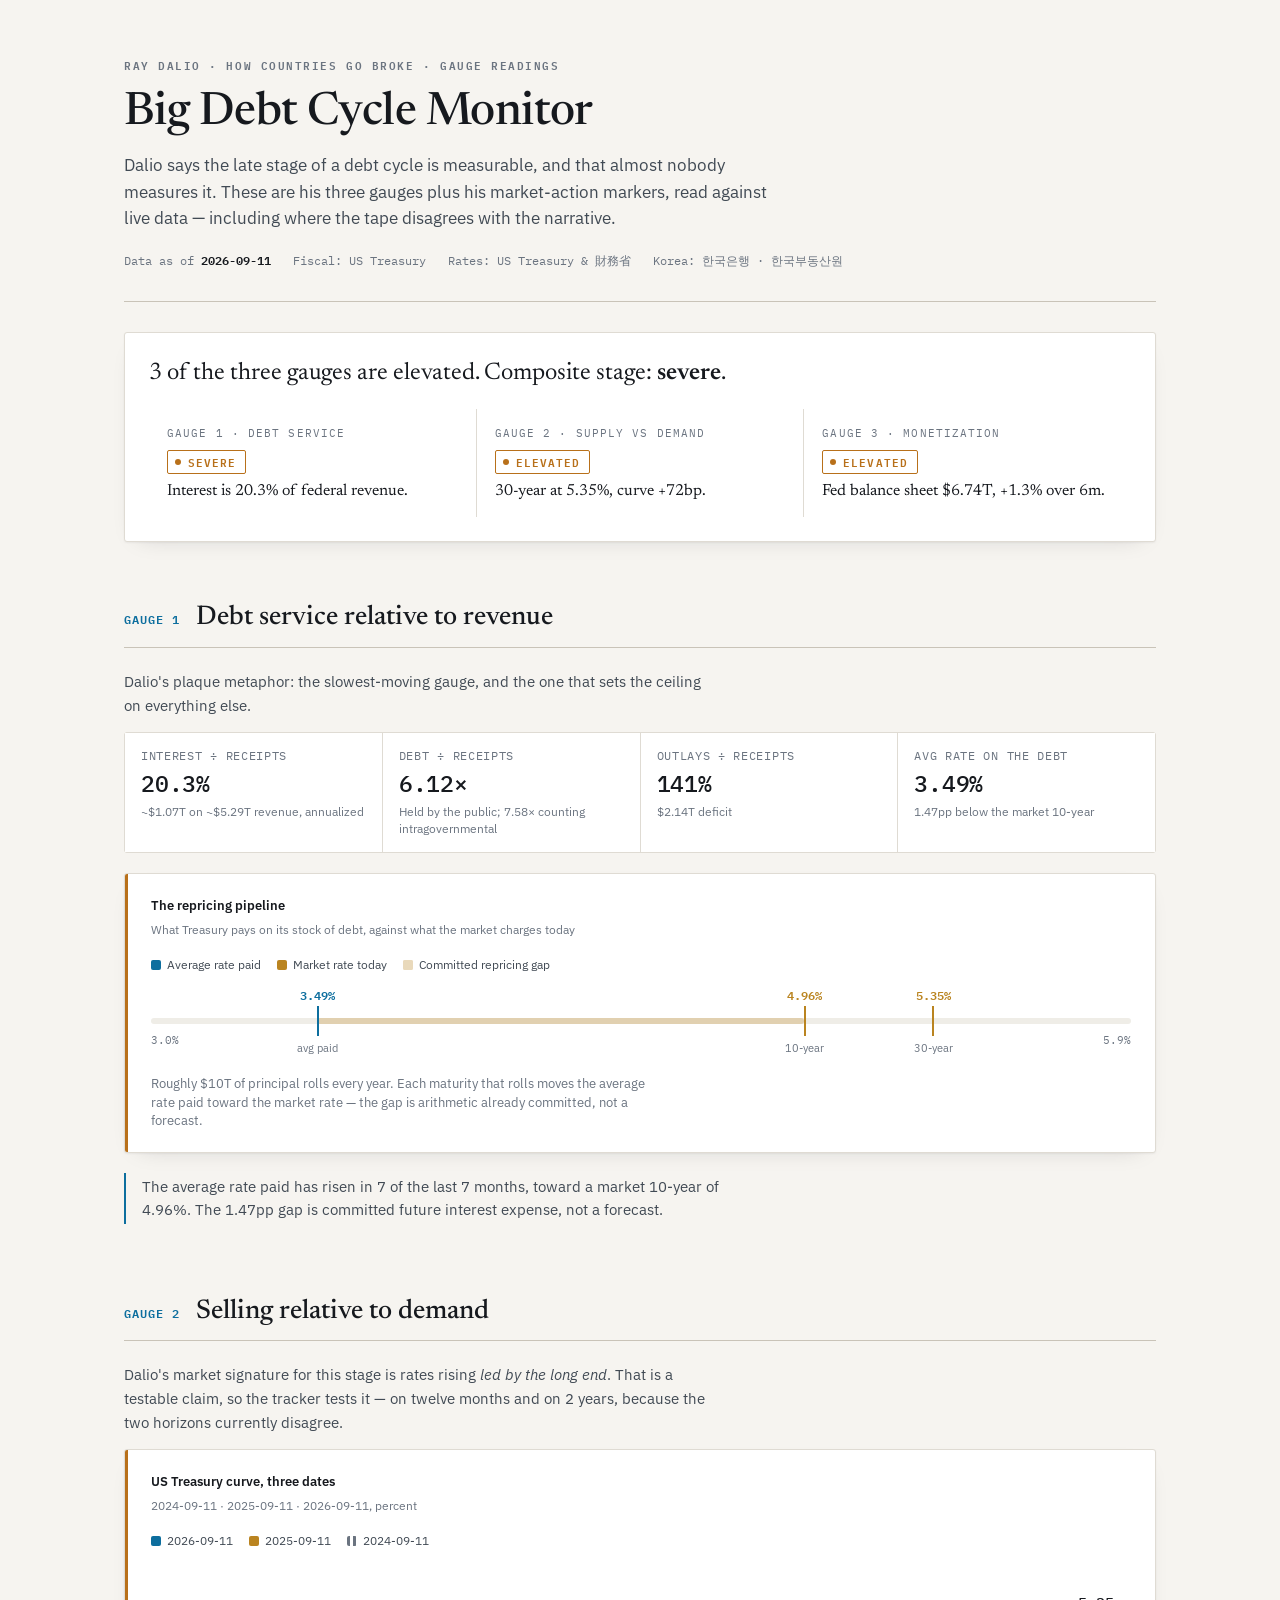
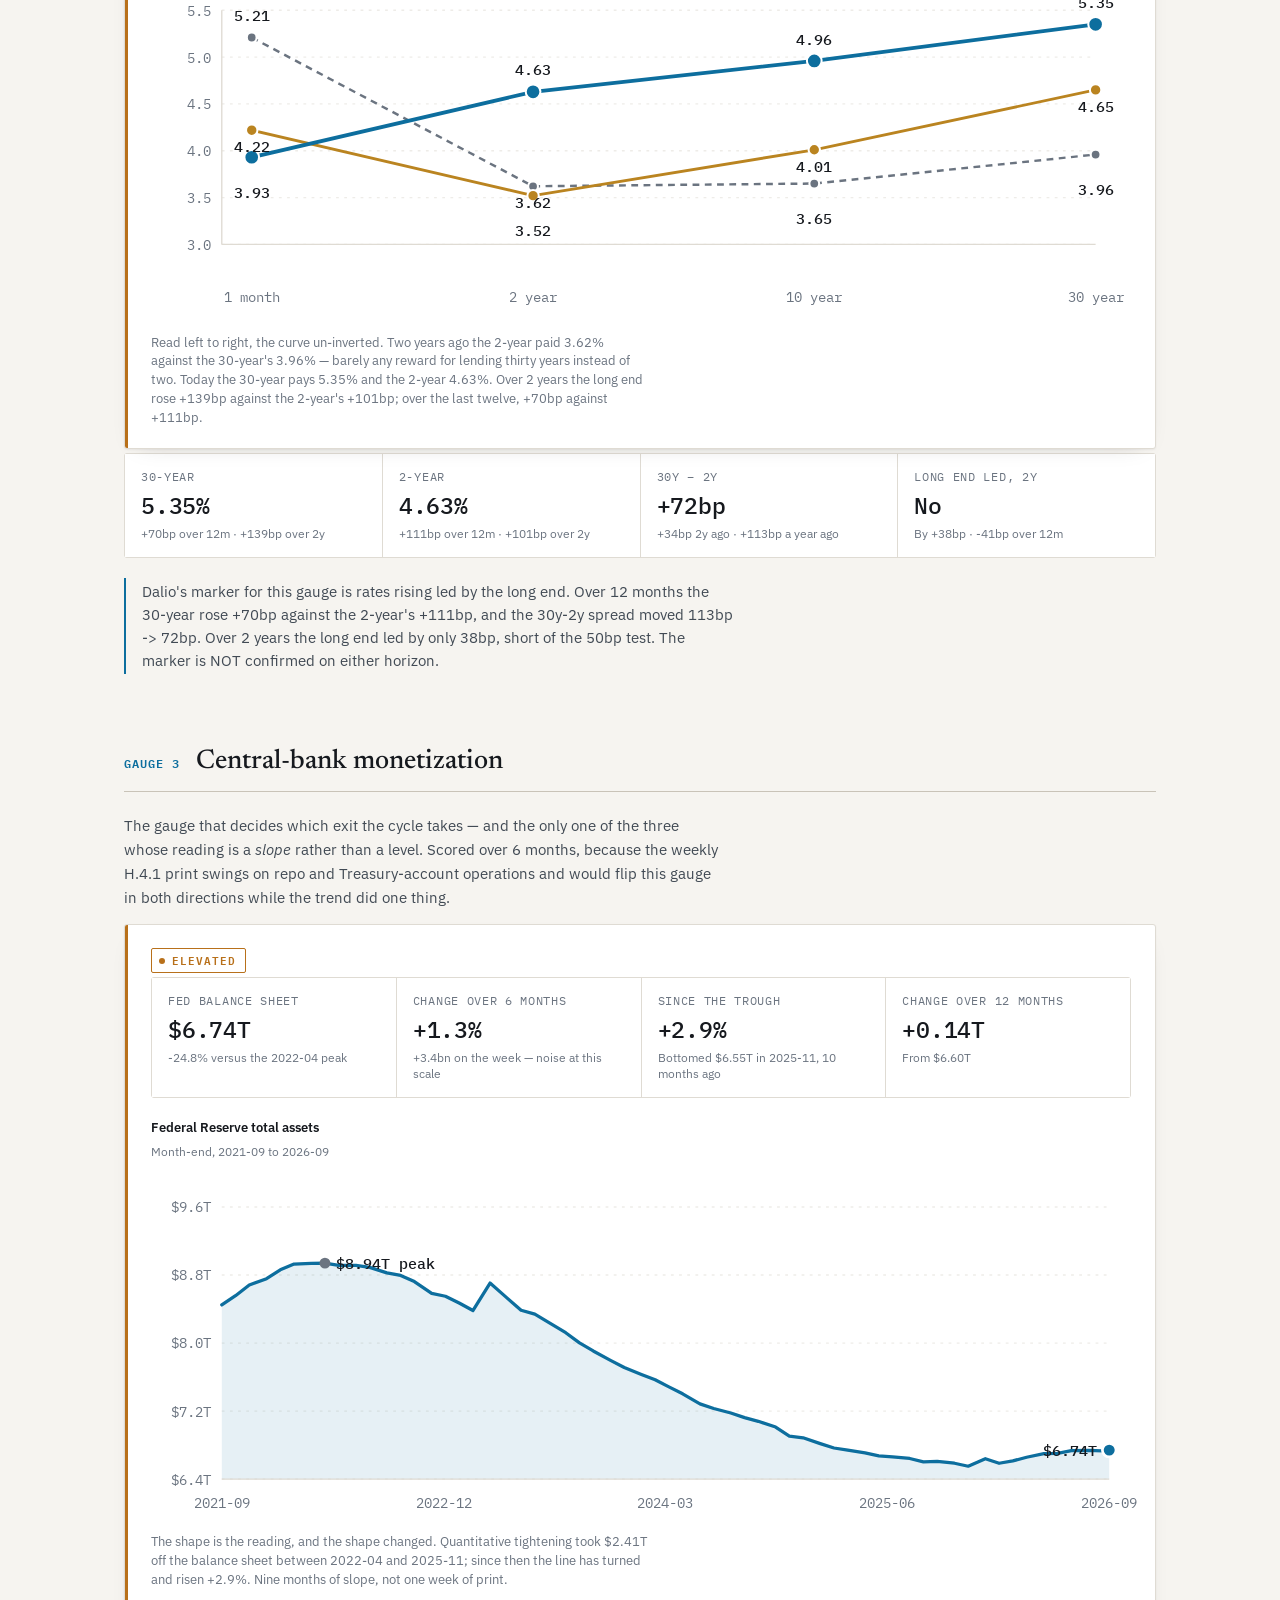
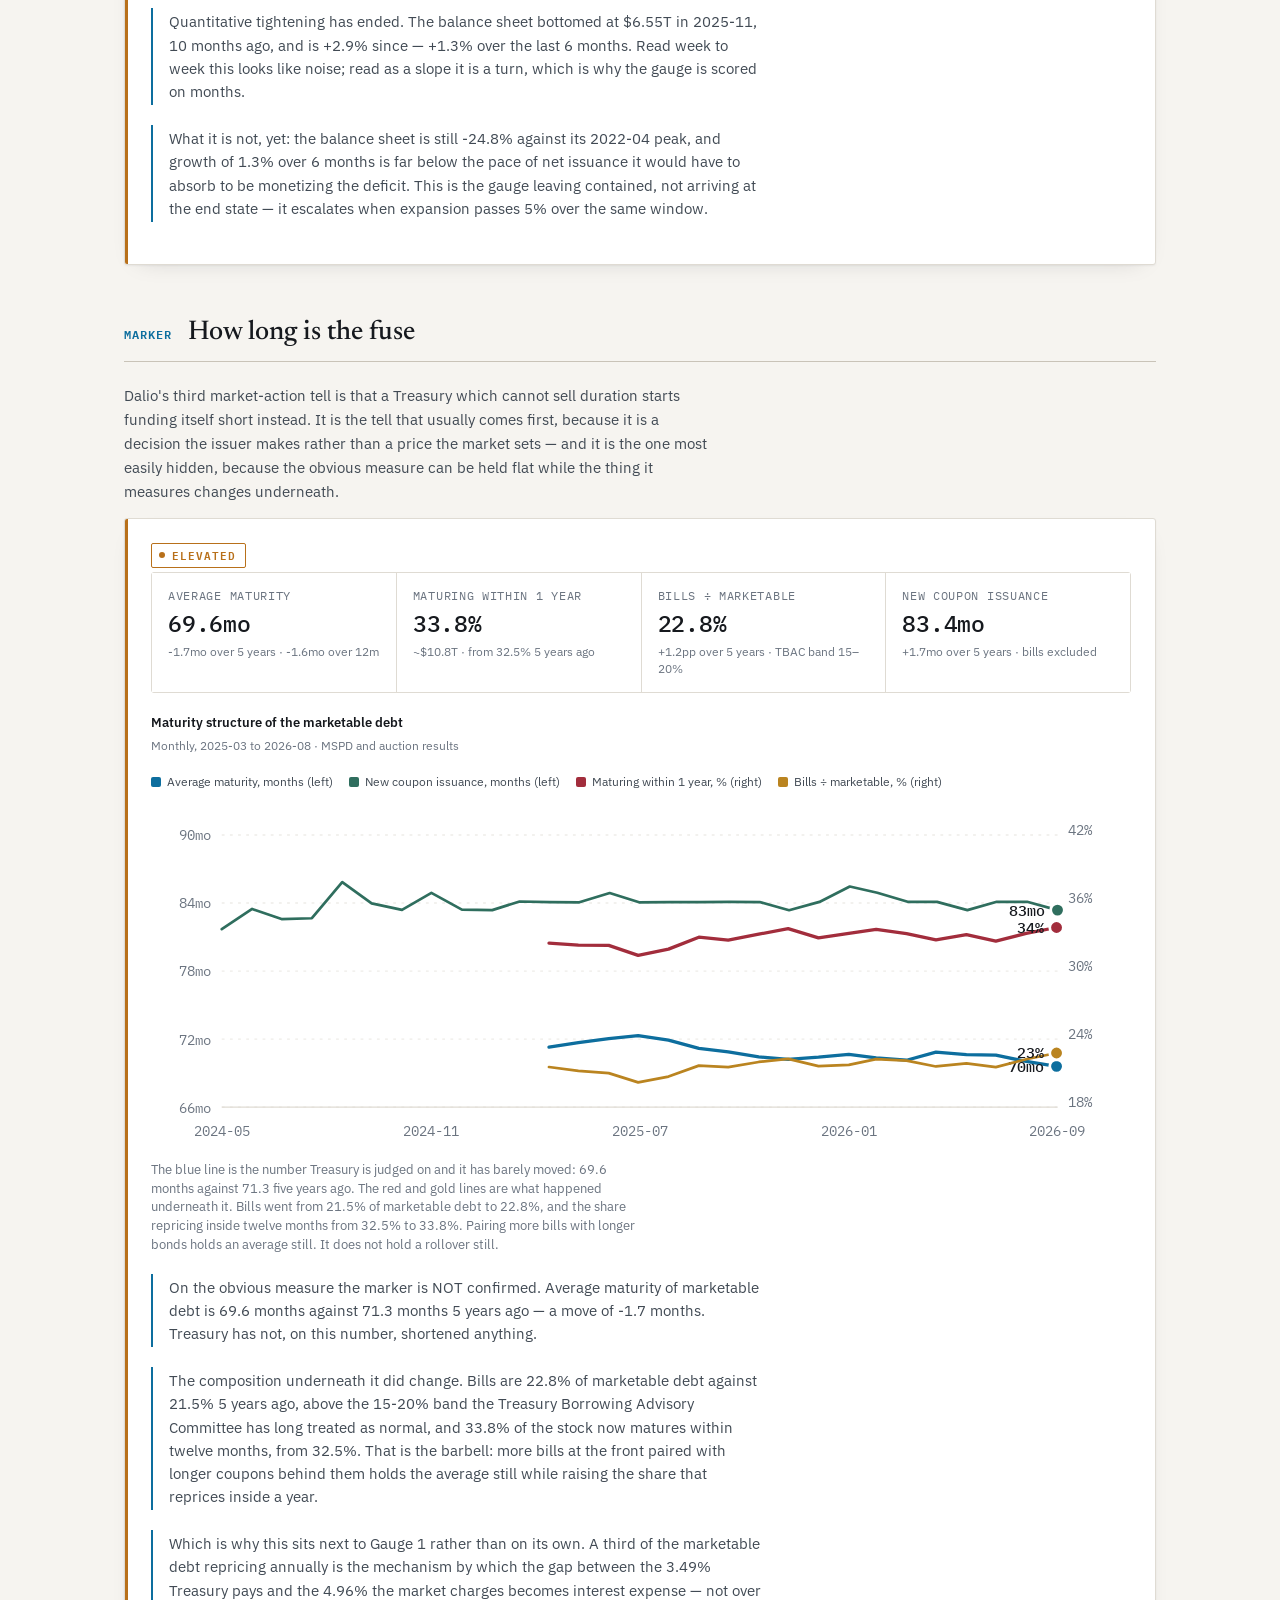
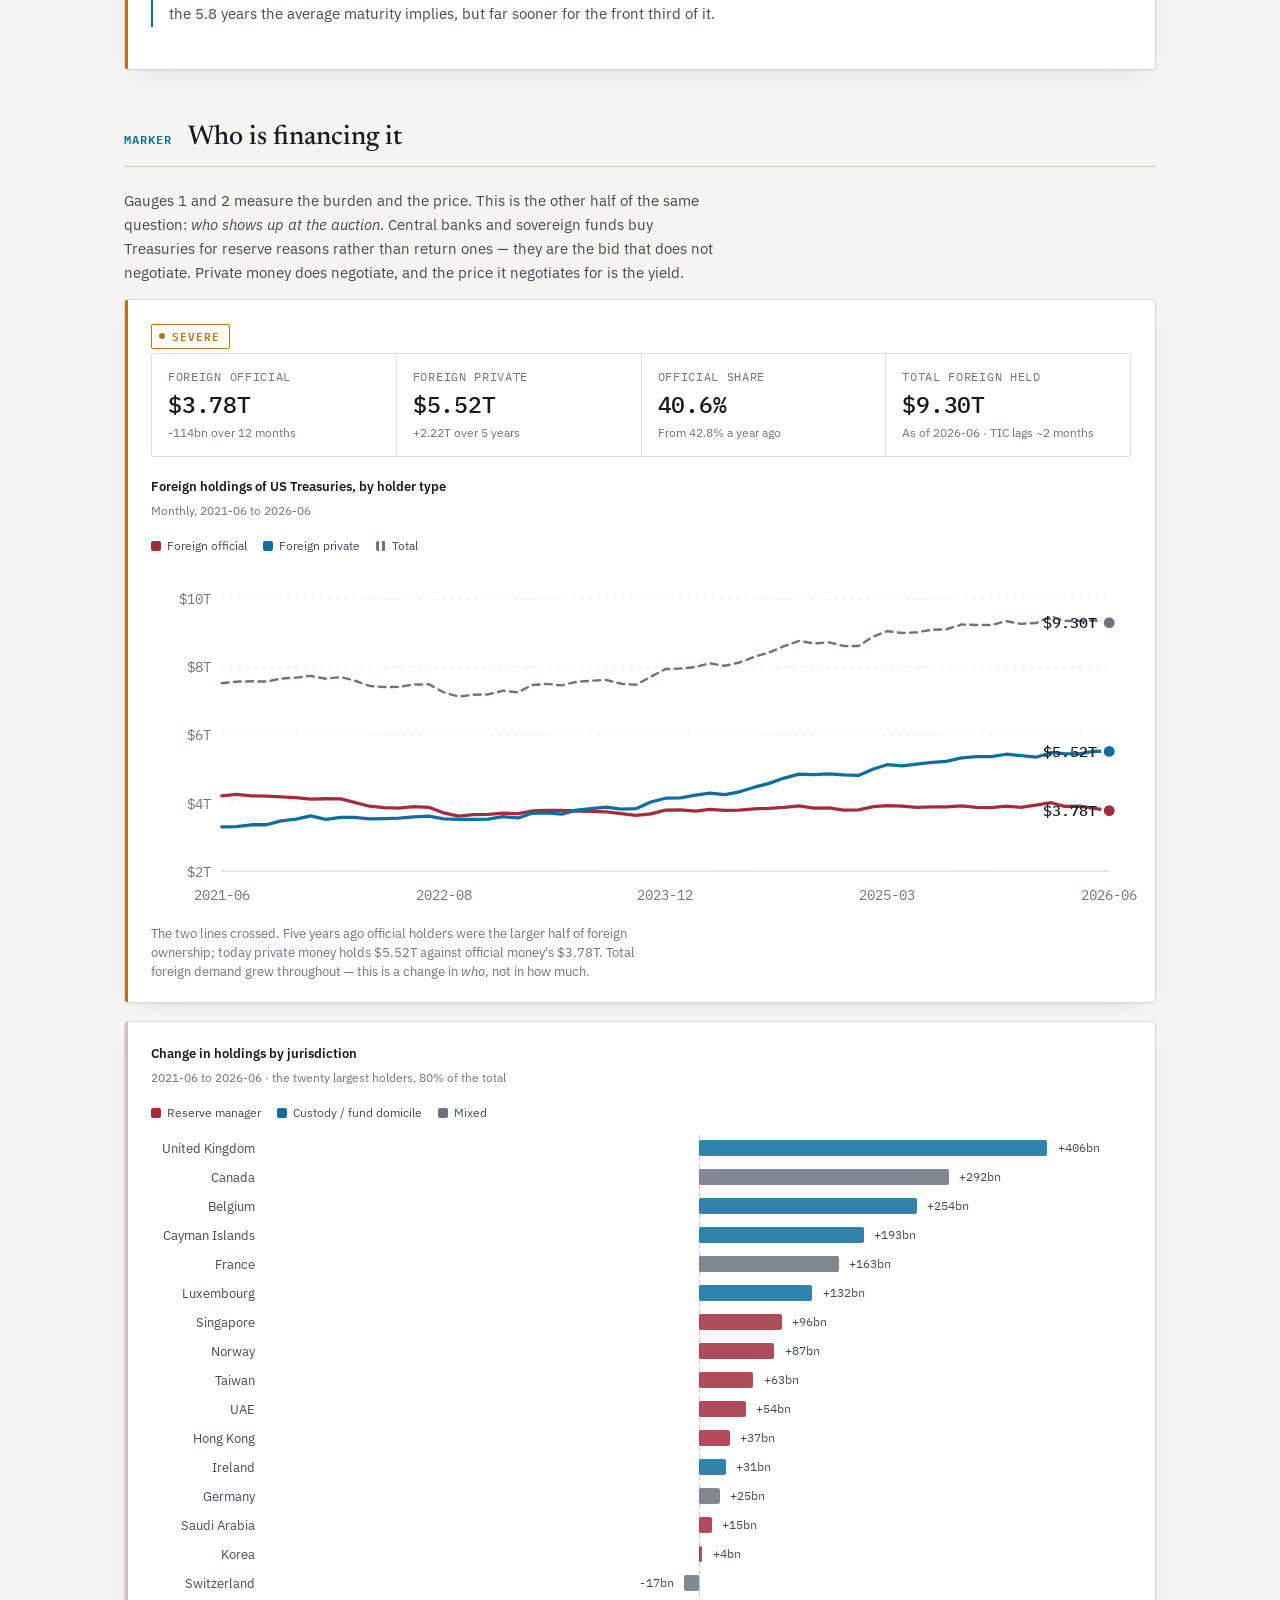
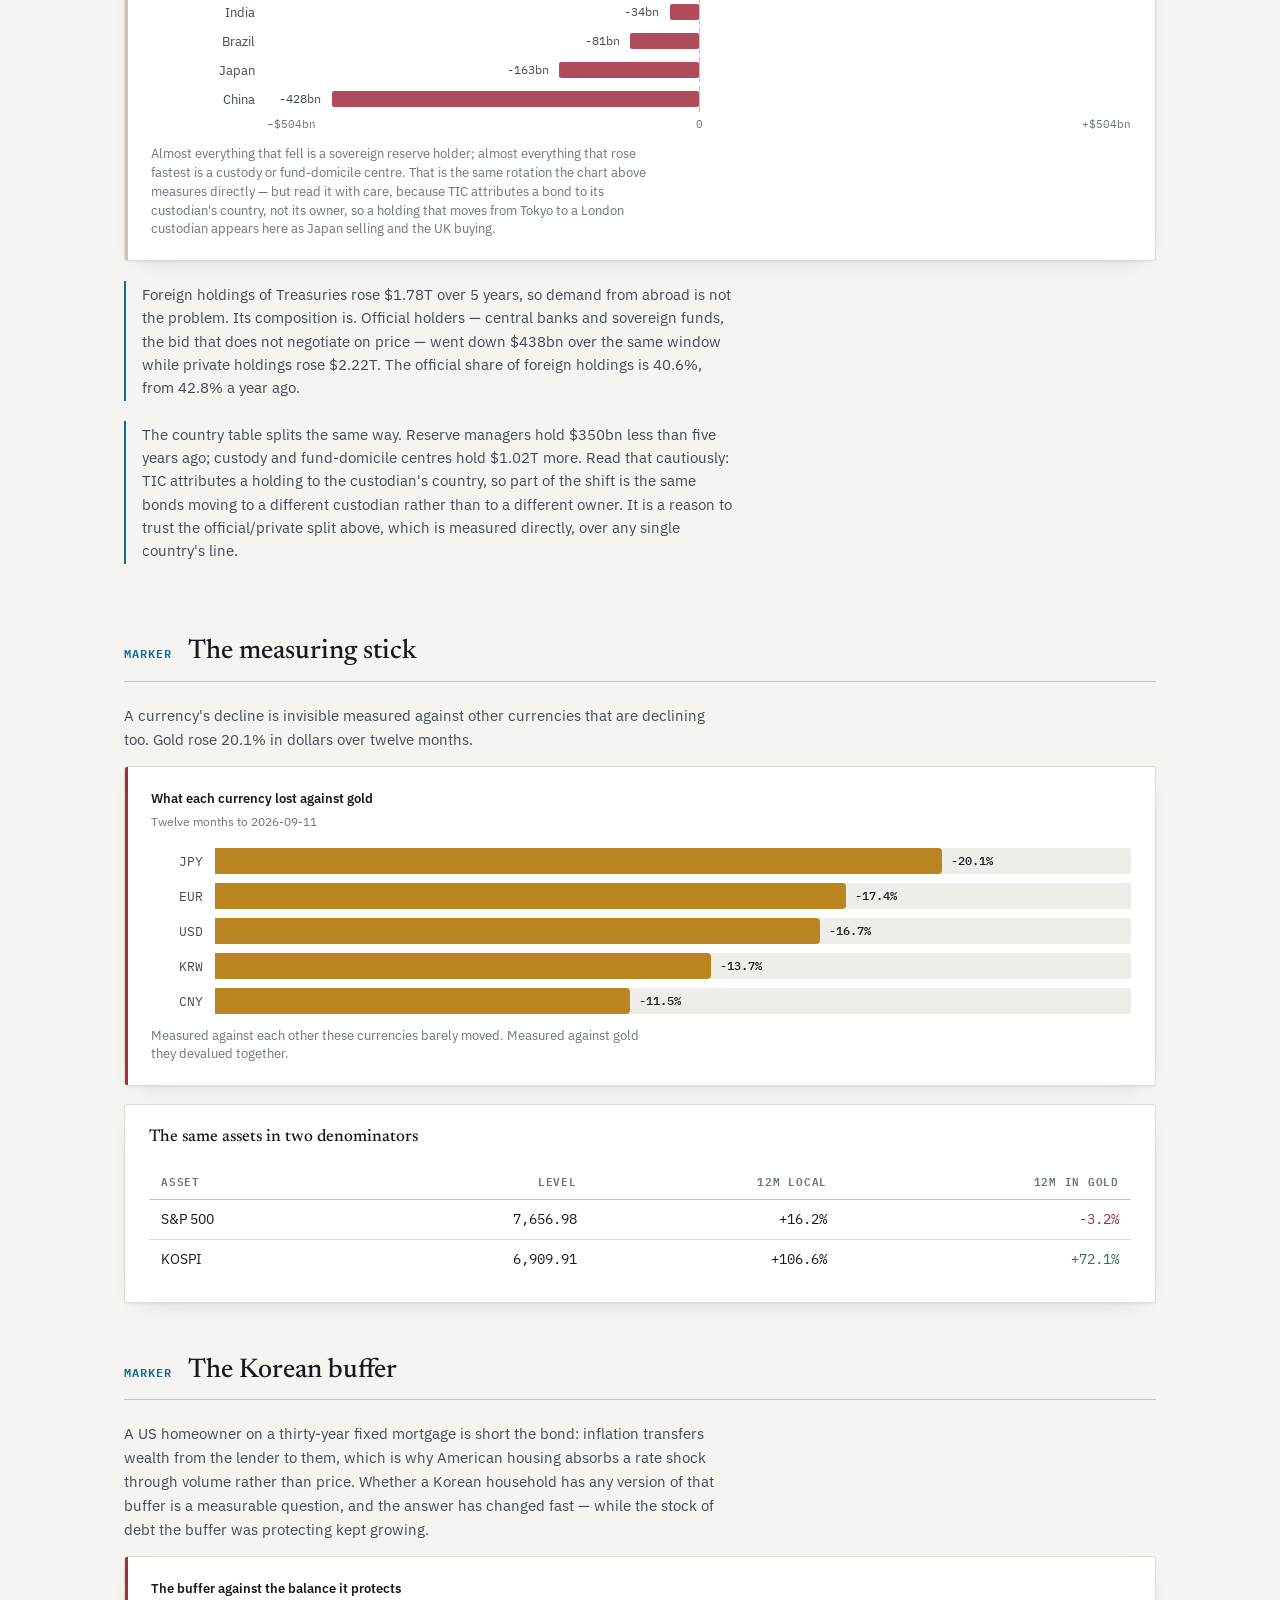
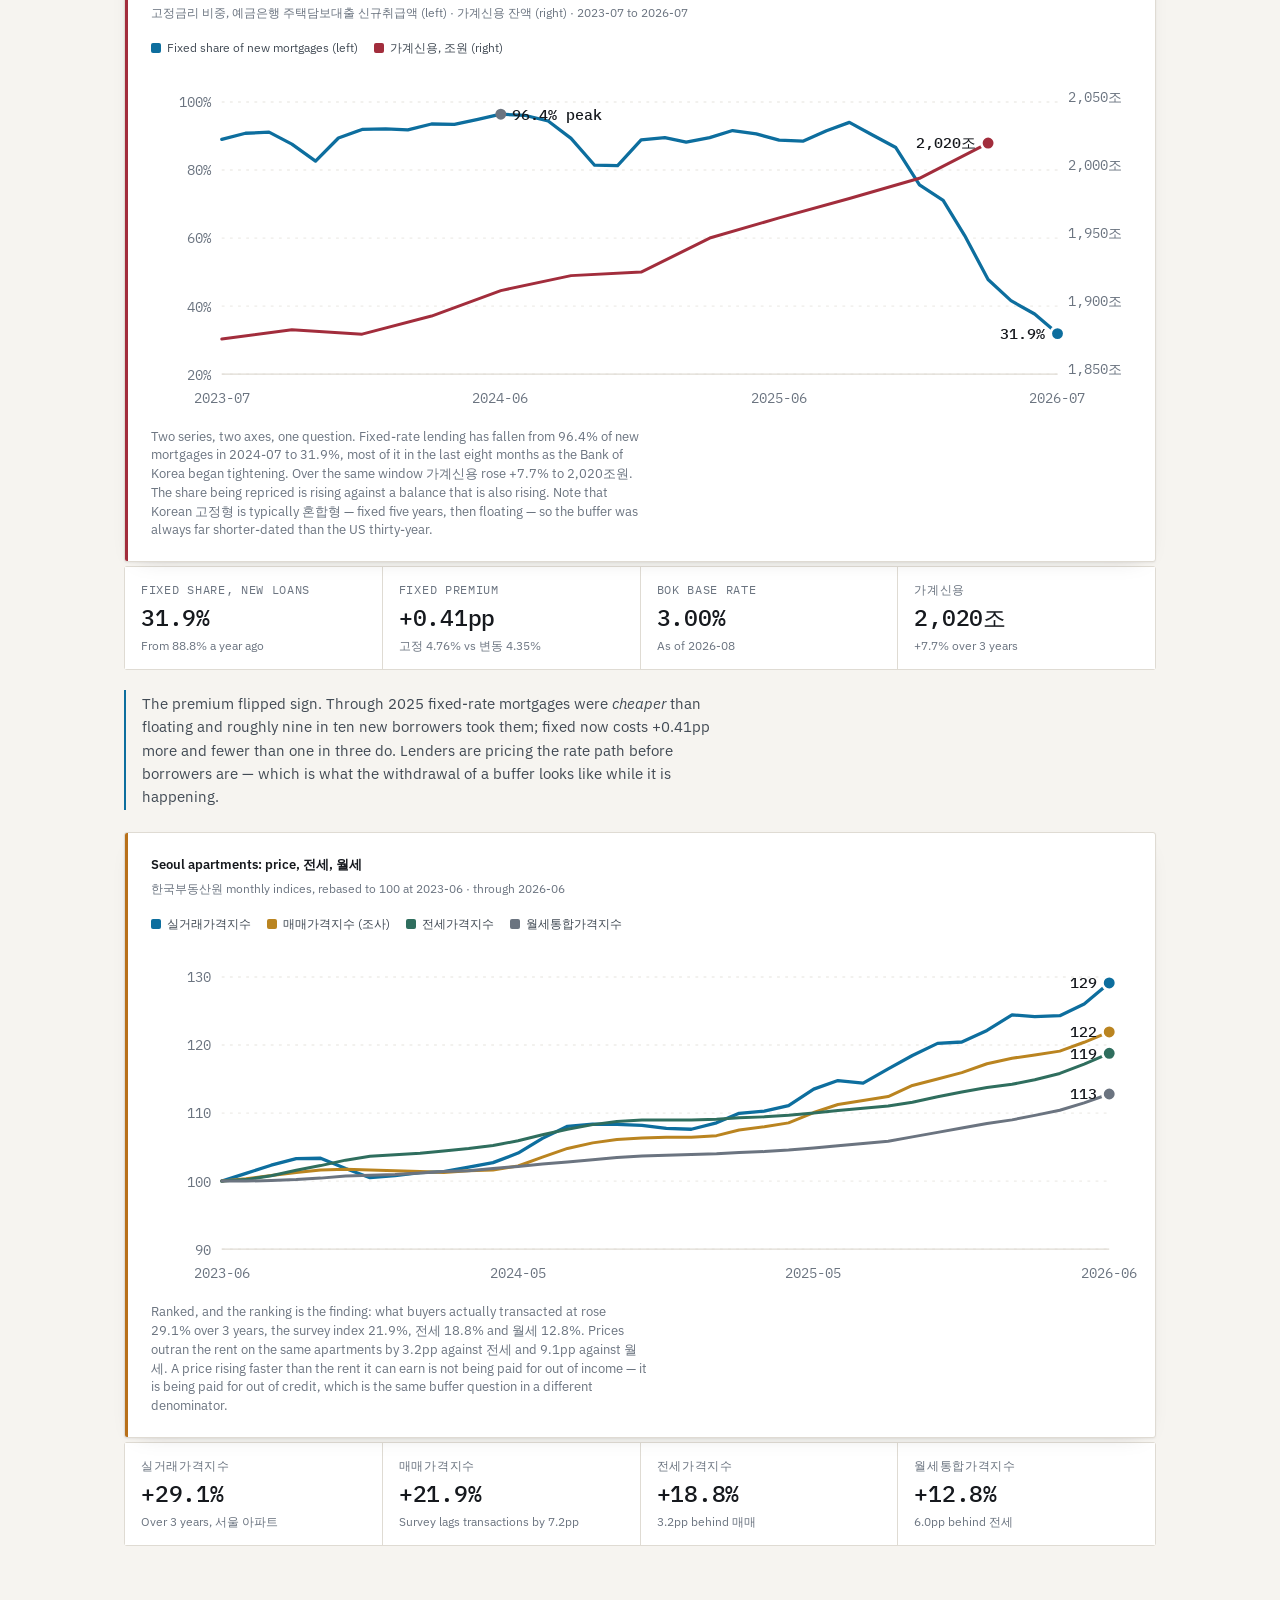
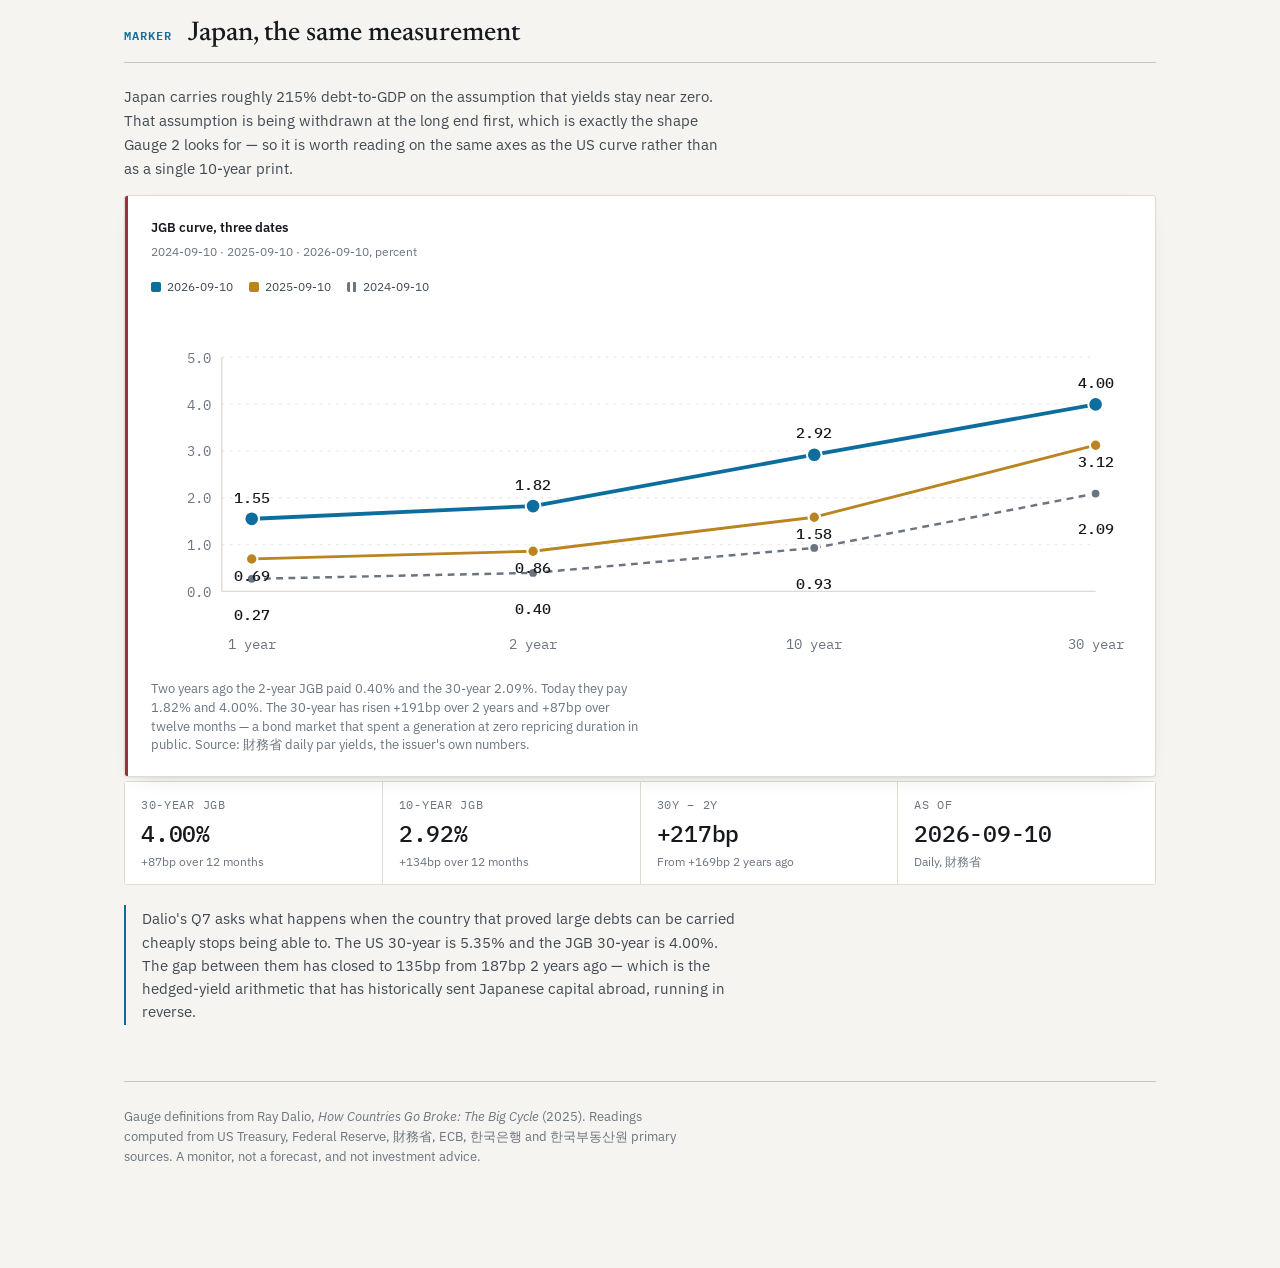
==== commit b0e0784e: "Refresh monitor to 2026-09-11 STAGE: SEVERE  (3/3 gauges elevated+)" ====
--- a/docs/index.html
+++ b/docs/index.html
@@ -207,7 +207,7 @@
   almost nobody measures it. These are his three gauges plus his market-action
   markers, read against live data — including where the tape disagrees with the
   narrative.</p>
-  <div class="stamp"><span>Data as of <strong class="num">2026-09-04</strong></span>
+  <div class="stamp"><span>Data as of <strong class="num">2026-09-11</strong></span>
   <span>Fiscal: US Treasury</span><span>Rates: US Treasury &amp; 財務省</span>
   <span>Korea: 한국은행 · 한국부동산원</span></div>
 </header>
@@ -215,22 +215,22 @@
 <div class="readout">
   <p class="verdict">3 of the three gauges are elevated. Composite
   stage: <strong>severe</strong>.</p>
-  <div class="tiles"><div class="tile"><span class="g">Gauge 1 · Debt service</span><span class="pill warn">Severe</span><span class="n">Interest is 21.9% of federal revenue.</span></div><div class="tile"><span class="g">Gauge 2 · Supply vs demand</span><span class="pill warn">Elevated</span><span class="n">30-year at 5.24%, curve +87bp.</span></div><div class="tile"><span class="g">Gauge 3 · Monetization</span><span class="pill warn">Elevated</span><span class="n">Fed balance sheet $6.74T, +1.2% over 6m.</span></div></div>
+  <div class="tiles"><div class="tile"><span class="g">Gauge 1 · Debt service</span><span class="pill warn">Severe</span><span class="n">Interest is 20.3% of federal revenue.</span></div><div class="tile"><span class="g">Gauge 2 · Supply vs demand</span><span class="pill warn">Elevated</span><span class="n">30-year at 5.35%, curve +72bp.</span></div><div class="tile"><span class="g">Gauge 3 · Monetization</span><span class="pill warn">Elevated</span><span class="n">Fed balance sheet $6.74T, +1.3% over 6m.</span></div></div>
 </div>
 
 <section><div class="sechead"><span class="idx">GAUGE 1</span><h2>Debt service relative to revenue</h2></div>
   <p>Dalio's plaque metaphor: the slowest-moving gauge, and the one that sets the
   ceiling on everything else.</p>
-  <div class="metrics"><div class="metric"><span class="k">Interest ÷ receipts</span><span class="v">21.9%</span><span class=s>~$1.07T on ~$4.89T revenue, annualized</span></div><div class="metric"><span class="k">Debt ÷ receipts</span><span class="v">6.63×</span><span class=s>Held by the public; 8.20× counting intragovernmental</span></div><div class="metric"><span class="k">Outlays ÷ receipts</span><span class="v">140%</span><span class=s>$1.96T deficit</span></div><div class="metric"><span class="k">Avg rate on the debt</span><span class="v">3.49%</span><span class=s>1.29pp below the market 10-year</span></div></div>
+  <div class="metrics"><div class="metric"><span class="k">Interest ÷ receipts</span><span class="v">20.3%</span><span class=s>~$1.07T on ~$5.29T revenue, annualized</span></div><div class="metric"><span class="k">Debt ÷ receipts</span><span class="v">6.12×</span><span class=s>Held by the public; 7.58× counting intragovernmental</span></div><div class="metric"><span class="k">Outlays ÷ receipts</span><span class="v">141%</span><span class=s>$2.14T deficit</span></div><div class="metric"><span class="k">Avg rate on the debt</span><span class="v">3.49%</span><span class=s>1.47pp below the market 10-year</span></div></div>
   <div class="card striped s-warn">
     <figure><div class="charttitle">The repricing pipeline</div><div class="chartsub">What Treasury pays on its stock of debt, against what the market charges today</div>
     <div class="legend"><span><i style="background:var(--accent)"></i>Average rate paid</span><span><i style="background:var(--gold)"></i>Market rate today</span><span><i style="background:var(--gold); opacity:.3; box-shadow:inset 0 0 0 1px var(--gold)"></i>Committed repricing gap</span></div>
-    <div class="gapscale"><div class="gaptrack"></div><div class="gapfill" style="left:17.5%; width:45.3%"></div><div class="marker" style="left:17.5%; --mk:var(--accent)"><span>3.49%</span><small>avg paid</small></div><div class="marker" style="left:62.8%; --mk:var(--gold)"><span>4.78%</span><small>10-year</small></div><div class="marker" style="left:78.9%; --mk:var(--gold)"><span>5.24%</span><small>30-year</small></div><div class="scaleends"><span class="num">3.0%</span><span class="num">5.8%</span></div></div>
+    <div class="gapscale"><div class="gaptrack"></div><div class="gapfill" style="left:16.9%; width:49.7%"></div><div class="marker" style="left:16.9%; --mk:var(--accent)"><span>3.49%</span><small>avg paid</small></div><div class="marker" style="left:66.6%; --mk:var(--gold)"><span>4.96%</span><small>10-year</small></div><div class="marker" style="left:79.7%; --mk:var(--gold)"><span>5.35%</span><small>30-year</small></div><div class="scaleends"><span class="num">3.0%</span><span class="num">5.9%</span></div></div>
     <figcaption>Roughly $10T of principal rolls every year. Each maturity that rolls
     moves the average rate paid toward the market rate — the gap is arithmetic
     already committed, not a forecast.</figcaption></figure>
   </div>
-  <div class="note"><p>The average rate paid has risen in 7 of the last 7 months, toward a market 10-year of 4.78%. The 1.29pp gap is committed future interest expense, not a forecast.</p></div>
+  <div class="note"><p>The average rate paid has risen in 7 of the last 7 months, toward a market 10-year of 4.96%. The 1.47pp gap is committed future interest expense, not a forecast.</p></div>
 </section>
 
 <section><div class="sechead"><span class="idx">GAUGE 2</span><h2>Selling relative to demand</h2></div>
@@ -238,25 +238,25 @@
   end</em>. That is a testable claim, so the tracker tests it — on twelve months
   and on 2 years, because the two horizons currently disagree.</p>
   <div class="card striped s-warn">
-    <figure><div class="charttitle">US Treasury curve, three dates</div><div class="chartsub">2024-09-04 · 2025-09-04 · 2026-09-04, percent</div>
-    <div class="legend"><span><i style="background:var(--accent)"></i>2026-09-04</span><span><i style="background:var(--gold)"></i>2025-09-04</span><span><i style="background:repeating-linear-gradient(90deg,var(--muted) 0 3px,transparent 3px 6px)"></i>2024-09-04</span></div>
-    <div class="svgwrap"><svg viewBox="0 0 720 262" role="img" aria-label="US Treasury yield curve. 1 month 5.33 in 2024-09-04, 4.33 in 2025-09-04, 3.79 in 2026-09-04; 2 year 3.76 in 2024-09-04, 3.59 in 2025-09-04, 4.37 in 2026-09-04; 10 year 3.77 in 2024-09-04, 4.17 in 2025-09-04, 4.78 in 2026-09-04; 30 year 4.06 in 2024-09-04, 4.86 in 2025-09-04, 5.24 in 2026-09-04">
+    <figure><div class="charttitle">US Treasury curve, three dates</div><div class="chartsub">2024-09-11 · 2025-09-11 · 2026-09-11, percent</div>
+    <div class="legend"><span><i style="background:var(--accent)"></i>2026-09-11</span><span><i style="background:var(--gold)"></i>2025-09-11</span><span><i style="background:repeating-linear-gradient(90deg,var(--muted) 0 3px,transparent 3px 6px)"></i>2024-09-11</span></div>
+    <div class="svgwrap"><svg viewBox="0 0 720 262" role="img" aria-label="US Treasury yield curve. 1 month 5.21 in 2024-09-11, 4.22 in 2025-09-11, 3.93 in 2026-09-11; 2 year 3.62 in 2024-09-11, 3.52 in 2025-09-11, 4.63 in 2026-09-11; 10 year 3.65 in 2024-09-11, 4.01 in 2025-09-11, 4.96 in 2026-09-11; 30 year 3.96 in 2024-09-11, 4.65 in 2025-09-11, 5.35 in 2026-09-11">
 <g class="axtext" text-anchor="end"><text x="44" y="210.0">3.0</text><text x="44" y="175.6">3.5</text><text x="44" y="141.2">4.0</text><text x="44" y="106.8">4.5</text><text x="44" y="72.4">5.0</text><text x="44" y="38.0">5.5</text></g><line class="ax" stroke-dasharray="2 4" opacity=".5" x1="52" y1="206.0" x2="694" y2="206.0"></line><line class="ax" stroke-dasharray="2 4" opacity=".5" x1="52" y1="171.6" x2="694" y2="171.6"></line><line class="ax" stroke-dasharray="2 4" opacity=".5" x1="52" y1="137.2" x2="694" y2="137.2"></line><line class="ax" stroke-dasharray="2 4" opacity=".5" x1="52" y1="102.8" x2="694" y2="102.8"></line><line class="ax" stroke-dasharray="2 4" opacity=".5" x1="52" y1="68.4" x2="694" y2="68.4"></line><line class="ax" stroke-dasharray="2 4" opacity=".5" x1="52" y1="34.0" x2="694" y2="34.0"></line>
 <line class="ax" x1="52" y1="206" x2="694" y2="206"></line>
 <line class="ax" x1="52" y1="34" x2="52" y2="206"></line>
-<polyline points="74.0,45.7 280.7,153.7 487.3,153.0 694.0,133.1" fill="none" stroke="var(--muted)" stroke-width="1.8" stroke-linejoin="round" stroke-dasharray="5 4"></polyline><g fill="var(--muted)" stroke="var(--surface)" stroke-width="1.5"><circle cx="74.0" cy="45.7" r="3.6"></circle><circle cx="280.7" cy="153.7" r="3.6"></circle><circle cx="487.3" cy="153.0" r="3.6"></circle><circle cx="694.0" cy="133.1" r="3.6"></circle></g><polyline points="74.0,114.5 280.7,165.4 487.3,125.5 694.0,78.0" fill="none" stroke="var(--gold)" stroke-width="2.1" stroke-linejoin="round"></polyline><g fill="var(--gold)" stroke="var(--surface)" stroke-width="1.5"><circle cx="74.0" cy="114.5" r="4.2"></circle><circle cx="280.7" cy="165.4" r="4.2"></circle><circle cx="487.3" cy="125.5" r="4.2"></circle><circle cx="694.0" cy="78.0" r="4.2"></circle></g><polyline points="74.0,151.6 280.7,111.7 487.3,83.5 694.0,51.9" fill="none" stroke="var(--accent)" stroke-width="2.8" stroke-linejoin="round"></polyline><g fill="var(--accent)" stroke="var(--surface)" stroke-width="1.5"><circle cx="74.0" cy="151.6" r="5.4"></circle><circle cx="280.7" cy="111.7" r="5.4"></circle><circle cx="487.3" cy="83.5" r="5.4"></circle><circle cx="694.0" cy="51.9" r="5.4"></circle></g><text class="dotlabel" fill="var(--muted)" text-anchor="middle" font-weight="400" x="74.0" y="33.7">5.33</text><text class="dotlabel" fill="var(--gold)" text-anchor="middle" font-weight="400" x="74.0" y="130.5">4.33</text><text class="dotlabel" fill="var(--accent)" text-anchor="middle" font-weight="600" x="74.0" y="181.6">3.79</text><text class="dotlabel" fill="var(--accent)" text-anchor="middle" font-weight="600" x="280.7" y="99.7">4.37</text><text class="dotlabel" fill="var(--muted)" text-anchor="middle" font-weight="400" x="280.7" y="169.7">3.76</text><text class="dotlabel" fill="var(--gold)" text-anchor="middle" font-weight="400" x="280.7" y="195.4">3.59</text><text class="dotlabel" fill="var(--accent)" text-anchor="middle" font-weight="600" x="487.3" y="71.5">4.78</text><text class="dotlabel" fill="var(--gold)" text-anchor="middle" font-weight="400" x="487.3" y="141.5">4.17</text><text class="dotlabel" fill="var(--muted)" text-anchor="middle" font-weight="400" x="487.3" y="183.0">3.77</text><text class="dotlabel" fill="var(--accent)" text-anchor="middle" font-weight="600" x="694.0" y="39.9">5.24</text><text class="dotlabel" fill="var(--gold)" text-anchor="middle" font-weight="400" x="694.0" y="94.0">4.86</text><text class="dotlabel" fill="var(--muted)" text-anchor="middle" font-weight="400" x="694.0" y="163.1">4.06</text>
+<polyline points="74.0,54.0 280.7,163.3 487.3,161.3 694.0,140.0" fill="none" stroke="var(--muted)" stroke-width="1.8" stroke-linejoin="round" stroke-dasharray="5 4"></polyline><g fill="var(--muted)" stroke="var(--surface)" stroke-width="1.5"><circle cx="74.0" cy="54.0" r="3.6"></circle><circle cx="280.7" cy="163.3" r="3.6"></circle><circle cx="487.3" cy="161.3" r="3.6"></circle><circle cx="694.0" cy="140.0" r="3.6"></circle></g><polyline points="74.0,122.1 280.7,170.2 487.3,136.5 694.0,92.5" fill="none" stroke="var(--gold)" stroke-width="2.1" stroke-linejoin="round"></polyline><g fill="var(--gold)" stroke="var(--surface)" stroke-width="1.5"><circle cx="74.0" cy="122.1" r="4.2"></circle><circle cx="280.7" cy="170.2" r="4.2"></circle><circle cx="487.3" cy="136.5" r="4.2"></circle><circle cx="694.0" cy="92.5" r="4.2"></circle></g><polyline points="74.0,142.0 280.7,93.9 487.3,71.2 694.0,44.3" fill="none" stroke="var(--accent)" stroke-width="2.8" stroke-linejoin="round"></polyline><g fill="var(--accent)" stroke="var(--surface)" stroke-width="1.5"><circle cx="74.0" cy="142.0" r="5.4"></circle><circle cx="280.7" cy="93.9" r="5.4"></circle><circle cx="487.3" cy="71.2" r="5.4"></circle><circle cx="694.0" cy="44.3" r="5.4"></circle></g><text class="dotlabel" fill="var(--muted)" text-anchor="middle" font-weight="400" x="74.0" y="42.0">5.21</text><text class="dotlabel" fill="var(--gold)" text-anchor="middle" font-weight="400" x="74.0" y="138.1">4.22</text><text class="dotlabel" fill="var(--accent)" text-anchor="middle" font-weight="600" x="74.0" y="172.0">3.93</text><text class="dotlabel" fill="var(--accent)" text-anchor="middle" font-weight="600" x="280.7" y="81.9">4.63</text><text class="dotlabel" fill="var(--muted)" text-anchor="middle" font-weight="400" x="280.7" y="179.3">3.62</text><text class="dotlabel" fill="var(--gold)" text-anchor="middle" font-weight="400" x="280.7" y="200.2">3.52</text><text class="dotlabel" fill="var(--accent)" text-anchor="middle" font-weight="600" x="487.3" y="59.2">4.96</text><text class="dotlabel" fill="var(--gold)" text-anchor="middle" font-weight="400" x="487.3" y="152.5">4.01</text><text class="dotlabel" fill="var(--muted)" text-anchor="middle" font-weight="400" x="487.3" y="191.3">3.65</text><text class="dotlabel" fill="var(--accent)" text-anchor="middle" font-weight="600" x="694.0" y="32.3">5.35</text><text class="dotlabel" fill="var(--gold)" text-anchor="middle" font-weight="400" x="694.0" y="108.5">4.65</text><text class="dotlabel" fill="var(--muted)" text-anchor="middle" font-weight="400" x="694.0" y="170.0">3.96</text>
 <g class="axtext" text-anchor="middle"><text x="74.0" y="248">1 month</text><text x="280.7" y="248">2 year</text><text x="487.3" y="248">10 year</text><text x="694.0" y="248">30 year</text></g>
 </svg></div>
     <figcaption>Read left to right, the curve un-inverted. Two years ago the
-    2-year paid 3.76% against the 30-year's 4.06% — barely any
+    2-year paid 3.62% against the 30-year's 3.96% — barely any
     reward for lending thirty years instead of two. Today the 30-year pays
-    5.24% and the 2-year 4.37%. Over 2 years the long end
-    rose +118bp against the 2-year's +61bp;
-    over the last twelve, +38bp against
-    +78bp.</figcaption></figure>
-  </div>
-  <div class="metrics"><div class="metric"><span class="k">30-year</span><span class="v">5.24%</span><span class=s>+38bp over 12m · +118bp over 2y</span></div><div class="metric"><span class="k">2-year</span><span class="v">4.37%</span><span class=s>+78bp over 12m · +61bp over 2y</span></div><div class="metric"><span class="k">30y − 2y</span><span class="v">+87bp</span><span class=s>+30bp 2y ago · +127bp a year ago</span></div><div class="metric"><span class="k">Long end led, 2y</span><span class="v">Yes</span><span class=s>By +57bp · -40bp over 12m</span></div></div>
-  <div class="note"><p>Dalio's marker for this gauge is rates rising led by the long end, and the answer depends on where you start the clock. Across 2 years the 30-year rose +118bp while the 2-year rose 61bp — the long end led by 57bp and the curve went +30bp -&gt; +87bp. The marker IS confirmed on that horizon. Over the last 12 months it is not: the 30-year rose +38bp against the 2-year's +78bp and the spread narrowed 127bp -&gt; 87bp. Read across the full window that is the debt-cycle claim; read across the last year it is a hiking cycle ending. Both are on the chart above, so neither can be quoted alone.</p></div>
+    5.35% and the 2-year 4.63%. Over 2 years the long end
+    rose +139bp against the 2-year's +101bp;
+    over the last twelve, +70bp against
+    +111bp.</figcaption></figure>
+  </div>
+  <div class="metrics"><div class="metric"><span class="k">30-year</span><span class="v">5.35%</span><span class=s>+70bp over 12m · +139bp over 2y</span></div><div class="metric"><span class="k">2-year</span><span class="v">4.63%</span><span class=s>+111bp over 12m · +101bp over 2y</span></div><div class="metric"><span class="k">30y − 2y</span><span class="v">+72bp</span><span class=s>+34bp 2y ago · +113bp a year ago</span></div><div class="metric"><span class="k">Long end led, 2y</span><span class="v">No</span><span class=s>By +38bp · -41bp over 12m</span></div></div>
+  <div class="note"><p>Dalio's marker for this gauge is rates rising led by the long end. Over 12 months the 30-year rose +70bp against the 2-year's +111bp, and the 30y-2y spread moved 113bp -&gt; 72bp. Over 2 years the long end led by only 38bp, short of the 50bp test. The marker is NOT confirmed on either horizon.</p></div>
 </section>
 
 <section><div class="sechead"><span class="idx">GAUGE 3</span><h2>Central-bank monetization</h2></div>
@@ -266,21 +266,21 @@
   Treasury-account operations and would flip this gauge in both directions while
   the trend did one thing.</p>
   <div class="card striped s-warn"><span class="pill warn">Elevated</span>
-  <div class="metrics"><div class="metric"><span class="k">Fed balance sheet</span><span class="v">$6.74T</span><span class=s>-24.9% versus the 2022-04 peak</span></div><div class="metric"><span class="k">Change over 6 months</span><span class="v">+1.2%</span><span class=s>+6.3bn on the week — noise at this scale</span></div><div class="metric"><span class="k">Since the trough</span><span class="v">+2.8%</span><span class=s>Bottomed $6.55T in 2025-11, 10 months ago</span></div><div class="metric"><span class="k">Change over 12 months</span><span class="v">+0.13T</span><span class=s>From $6.60T</span></div></div>
+  <div class="metrics"><div class="metric"><span class="k">Fed balance sheet</span><span class="v">$6.74T</span><span class=s>-24.8% versus the 2022-04 peak</span></div><div class="metric"><span class="k">Change over 6 months</span><span class="v">+1.3%</span><span class=s>+3.4bn on the week — noise at this scale</span></div><div class="metric"><span class="k">Since the trough</span><span class="v">+2.9%</span><span class=s>Bottomed $6.55T in 2025-11, 10 months ago</span></div><div class="metric"><span class="k">Change over 12 months</span><span class="v">+0.14T</span><span class=s>From $6.60T</span></div></div>
     <figure><div class="charttitle">Federal Reserve total assets</div><div class="chartsub">Month-end, 2021-09 to 2026-09</div>
-    <div class="svgwrap"><svg viewBox="0 0 720 252" role="img" aria-label="Federal Reserve total assets, month-end, 2021-09-29 to 2026-09-02: peak $8.97T in 2022-04-13, latest $6.74T">
+    <div class="svgwrap"><svg viewBox="0 0 720 252" role="img" aria-label="Federal Reserve total assets, month-end, 2021-09-29 to 2026-09-09: peak $8.97T in 2022-04-13, latest $6.74T">
 <g class="axtext" text-anchor="end"><text x="44" y="226.0">$6.4T</text><text x="44" y="176.0">$7.2T</text><text x="44" y="126.0">$8.0T</text><text x="44" y="76.0">$8.8T</text><text x="44" y="26.0">$9.6T</text></g>
 <g class="axtext" text-anchor="start"></g><line class="ax" stroke-dasharray="2 4" opacity=".5" x1="52" y1="222.0" x2="704" y2="222.0"></line><line class="ax" stroke-dasharray="2 4" opacity=".5" x1="52" y1="172.0" x2="704" y2="172.0"></line><line class="ax" stroke-dasharray="2 4" opacity=".5" x1="52" y1="122.0" x2="704" y2="122.0"></line><line class="ax" stroke-dasharray="2 4" opacity=".5" x1="52" y1="72.0" x2="704" y2="72.0"></line><line class="ax" stroke-dasharray="2 4" opacity=".5" x1="52" y1="22.0" x2="704" y2="22.0"></line>
-<polygon points="52.0,222 52.0,94.0 62.1,87.2 72.3,79.4 85.0,74.7 95.1,68.2 105.3,64.0 118.0,63.4 128.1,63.3 138.3,64.9 150.9,64.9 161.1,66.4 173.8,70.4 183.9,72.3 194.1,76.8 206.8,85.5 216.9,87.6 227.1,92.6 237.2,98.1 249.9,77.9 260.0,86.8 272.7,97.9 282.9,100.7 293.0,106.8 305.7,114.4 315.8,121.9 326.0,127.8 338.7,134.7 348.8,140.0 361.5,145.1 371.7,149.0 381.8,154.2 392.0,159.3 404.6,166.7 414.8,170.1 427.5,173.4 437.6,176.8 447.8,179.5 460.5,183.7 470.6,190.4 480.7,191.6 493.4,195.9 503.6,199.1 513.7,200.7 526.4,202.7 536.6,204.9 546.7,205.6 559.4,206.8 569.5,209.3 579.7,209.0 592.4,210.3 602.5,212.5 615.2,207.0 625.4,210.3 635.5,208.6 645.6,205.9 658.3,203.3 668.5,203.0 678.6,201.0 691.3,200.9 701.5,201.3 704.0,200.9 704.0,222" fill="var(--accent)" opacity=".10"></polygon><polyline points="52.0,94.0 62.1,87.2 72.3,79.4 85.0,74.7 95.1,68.2 105.3,64.0 118.0,63.4 128.1,63.3 138.3,64.9 150.9,64.9 161.1,66.4 173.8,70.4 183.9,72.3 194.1,76.8 206.8,85.5 216.9,87.6 227.1,92.6 237.2,98.1 249.9,77.9 260.0,86.8 272.7,97.9 282.9,100.7 293.0,106.8 305.7,114.4 315.8,121.9 326.0,127.8 338.7,134.7 348.8,140.0 361.5,145.1 371.7,149.0 381.8,154.2 392.0,159.3 404.6,166.7 414.8,170.1 427.5,173.4 437.6,176.8 447.8,179.5 460.5,183.7 470.6,190.4 480.7,191.6 493.4,195.9 503.6,199.1 513.7,200.7 526.4,202.7 536.6,204.9 546.7,205.6 559.4,206.8 569.5,209.3 579.7,209.0 592.4,210.3 602.5,212.5 615.2,207.0 625.4,210.3 635.5,208.6 645.6,205.9 658.3,203.3 668.5,203.0 678.6,201.0 691.3,200.9 701.5,201.3 704.0,200.9" fill="none" stroke="var(--accent)" stroke-width="2.4" stroke-linejoin="round" stroke-linecap="round"></polyline><circle cx="128.1" cy="63.3" r="4" fill="var(--muted)"></circle><text class="dotlabel" fill="var(--muted)" text-anchor="start" x="136.1" y="67.3">$8.94T peak</text><circle cx="704.0" cy="200.9" r="5" fill="var(--accent)" stroke="var(--surface)" stroke-width="2"></circle><text class="dotlabel" fill="var(--accent)" text-anchor="end" x="695.0" y="204.9">$6.74T</text>
+<polygon points="52.0,222 52.0,94.0 62.1,87.2 72.2,79.4 84.9,74.7 95.0,68.2 105.1,64.0 117.7,63.4 127.8,63.3 137.9,64.9 150.6,64.9 160.7,66.4 173.3,70.4 183.4,72.3 193.5,76.8 206.2,85.5 216.3,87.6 226.4,92.6 236.5,98.1 249.1,77.9 259.2,86.8 271.9,97.9 282.0,100.7 292.1,106.8 304.7,114.4 314.8,121.9 324.9,127.8 337.6,134.7 347.7,140.0 360.3,145.1 370.4,149.0 380.5,154.2 390.6,159.3 403.3,166.7 413.4,170.1 426.0,173.4 436.1,176.8 446.2,179.5 458.9,183.7 469.0,190.4 479.1,191.6 491.7,195.9 501.8,199.1 511.9,200.7 524.6,202.7 534.7,204.9 544.8,205.6 557.4,206.8 567.5,209.3 577.6,209.0 590.3,210.3 600.4,212.5 613.0,207.0 623.1,210.3 633.2,208.6 643.3,205.9 656.0,203.3 666.1,203.0 676.2,201.0 688.8,200.9 698.9,201.3 704.0,200.7 704.0,222" fill="var(--accent)" opacity=".10"></polygon><polyline points="52.0,94.0 62.1,87.2 72.2,79.4 84.9,74.7 95.0,68.2 105.1,64.0 117.7,63.4 127.8,63.3 137.9,64.9 150.6,64.9 160.7,66.4 173.3,70.4 183.4,72.3 193.5,76.8 206.2,85.5 216.3,87.6 226.4,92.6 236.5,98.1 249.1,77.9 259.2,86.8 271.9,97.9 282.0,100.7 292.1,106.8 304.7,114.4 314.8,121.9 324.9,127.8 337.6,134.7 347.7,140.0 360.3,145.1 370.4,149.0 380.5,154.2 390.6,159.3 403.3,166.7 413.4,170.1 426.0,173.4 436.1,176.8 446.2,179.5 458.9,183.7 469.0,190.4 479.1,191.6 491.7,195.9 501.8,199.1 511.9,200.7 524.6,202.7 534.7,204.9 544.8,205.6 557.4,206.8 567.5,209.3 577.6,209.0 590.3,210.3 600.4,212.5 613.0,207.0 623.1,210.3 633.2,208.6 643.3,205.9 656.0,203.3 666.1,203.0 676.2,201.0 688.8,200.9 698.9,201.3 704.0,200.7" fill="none" stroke="var(--accent)" stroke-width="2.4" stroke-linejoin="round" stroke-linecap="round"></polyline><circle cx="127.8" cy="63.3" r="4" fill="var(--muted)"></circle><text class="dotlabel" fill="var(--muted)" text-anchor="start" x="135.8" y="67.3">$8.94T peak</text><circle cx="704.0" cy="200.7" r="5" fill="var(--accent)" stroke="var(--surface)" stroke-width="2"></circle><text class="dotlabel" fill="var(--accent)" text-anchor="end" x="695.0" y="204.7">$6.74T</text>
 <line class="ax" x1="52" y1="222" x2="704" y2="222"></line>
 <g class="axtext" text-anchor="middle"><text x="52.0" y="243">2021-09</text><text x="215.0" y="243">2022-12</text><text x="378.0" y="243">2024-03</text><text x="541.0" y="243">2025-06</text><text x="704.0" y="243">2026-09</text></g>
 </svg></div>
     <figcaption>The shape is the reading, and the shape changed. Quantitative
     tightening took $2.41T off the balance
     sheet between 2022-04 and 2025-11; since then the
-    line has turned and risen +2.8%. Nine months of slope,
+    line has turned and risen +2.9%. Nine months of slope,
     not one week of print.</figcaption></figure>
-  <div class="note"><p>Quantitative tightening has ended. The balance sheet bottomed at $6.55T in 2025-11, 10 months ago, and is +2.8% since — +1.2% over the last 6 months. Read week to week this looks like noise; read as a slope it is a turn, which is why the gauge is scored on months.</p></div><div class="note"><p>What it is not, yet: the balance sheet is still -24.9% against its 2022-04 peak, and growth of 1.2% over 6 months is far below the pace of net issuance it would have to absorb to be monetizing the deficit. This is the gauge leaving contained, not arriving at the end state — it escalates when expansion passes 5% over the same window.</p></div>
+  <div class="note"><p>Quantitative tightening has ended. The balance sheet bottomed at $6.55T in 2025-11, 10 months ago, and is +2.9% since — +1.3% over the last 6 months. Read week to week this looks like noise; read as a slope it is a turn, which is why the gauge is scored on months.</p></div><div class="note"><p>What it is not, yet: the balance sheet is still -24.8% against its 2022-04 peak, and growth of 1.3% over 6 months is far below the pace of net issuance it would have to absorb to be monetizing the deficit. This is the gauge leaving contained, not arriving at the end state — it escalates when expansion passes 5% over the same window.</p></div>
   </div>
 </section>
 
@@ -291,26 +291,26 @@
   sets — and it is the one most easily hidden, because the obvious measure can be
   held flat while the thing it measures changes underneath.</p>
   <div class="card striped s-warn"><span class="pill warn">Elevated</span>
-  <div class="metrics"><div class="metric"><span class="k">Average maturity</span><span class="v">69.6mo</span><span class=s>-1.2mo over 5 years · -1.6mo over 12m</span></div><div class="metric"><span class="k">Maturing within 1 year</span><span class="v">33.8%</span><span class=s>~$10.8T · from 30.2% 5 years ago</span></div><div class="metric"><span class="k">Bills ÷ marketable</span><span class="v">22.8%</span><span class=s>+4.4pp over 5 years · TBAC band 15–20%</span></div><div class="metric"><span class="k">New coupon issuance</span><span class="v">84.1mo</span><span class=s>-8.9mo over 5 years · bills excluded</span></div></div>
-    <figure><div class="charttitle">Maturity structure of the marketable debt</div><div class="chartsub">Monthly, 2021-08 to 2026-08 · MSPD and auction results</div>
+  <div class="metrics"><div class="metric"><span class="k">Average maturity</span><span class="v">69.6mo</span><span class=s>-1.7mo over 5 years · -1.6mo over 12m</span></div><div class="metric"><span class="k">Maturing within 1 year</span><span class="v">33.8%</span><span class=s>~$10.8T · from 32.5% 5 years ago</span></div><div class="metric"><span class="k">Bills ÷ marketable</span><span class="v">22.8%</span><span class=s>+1.2pp over 5 years · TBAC band 15–20%</span></div><div class="metric"><span class="k">New coupon issuance</span><span class="v">83.4mo</span><span class=s>+1.7mo over 5 years · bills excluded</span></div></div>
+    <figure><div class="charttitle">Maturity structure of the marketable debt</div><div class="chartsub">Monthly, 2025-03 to 2026-08 · MSPD and auction results</div>
     <div class="legend"><span><i style="background:var(--accent)"></i>Average maturity, months (left)</span><span><i style="background:var(--ok)"></i>New coupon issuance, months (left)</span><span><i style="background:var(--crit)"></i>Maturing within 1 year, % (right)</span><span><i style="background:var(--gold)"></i>Bills ÷ marketable, % (right)</span></div>
-    <div class="svgwrap"><svg viewBox="0 0 720 252" role="img" aria-label="US Treasury maturity structure, 2021-08-31 to 2026-08-31: average maturity 70 months, new coupon issuance 84 months, 34% maturing within a year, bills 23% of marketable debt">
-<g class="axtext" text-anchor="end"><text x="44" y="226.0">64mo</text><text x="44" y="176.0">72mo</text><text x="44" y="126.0">80mo</text><text x="44" y="76.0">88mo</text><text x="44" y="26.0">96mo</text></g>
-<g class="axtext" text-anchor="start"><text x="674" y="222.0">8%</text><text x="674" y="172.0">16%</text><text x="674" y="122.0">24%</text><text x="674" y="72.0">32%</text><text x="674" y="22.0">40%</text></g><line class="ax" stroke-dasharray="2 4" opacity=".5" x1="52" y1="222.0" x2="666" y2="222.0"></line><line class="ax" stroke-dasharray="2 4" opacity=".5" x1="52" y1="172.0" x2="666" y2="172.0"></line><line class="ax" stroke-dasharray="2 4" opacity=".5" x1="52" y1="122.0" x2="666" y2="122.0"></line><line class="ax" stroke-dasharray="2 4" opacity=".5" x1="52" y1="72.0" x2="666" y2="72.0"></line><line class="ax" stroke-dasharray="2 4" opacity=".5" x1="52" y1="22.0" x2="666" y2="22.0"></line>
-<polyline points="52.0,179.4 62.1,172.6 72.5,174.7 82.6,170.0 93.0,170.0 103.4,172.0 112.9,170.4 123.3,168.4 133.4,164.6 143.8,159.7 153.9,157.8 164.3,155.7 174.7,157.4 184.8,156.7 195.2,157.1 205.3,158.0 215.8,156.7 226.2,159.7 235.6,158.4 246.0,159.3 256.1,154.5 266.5,153.8 276.6,163.2 287.0,167.0 297.5,169.2 307.6,172.8 318.0,175.6 328.1,177.5 338.5,178.3 348.9,178.6 358.7,180.1 369.1,181.2 379.2,177.5 389.6,176.1 399.7,175.3 410.1,176.7 420.5,178.4 430.6,177.5 441.0,179.7 451.1,181.5 461.6,179.7 472.0,180.9 481.4,178.6 491.8,176.4 501.9,174.0 512.3,171.8 522.4,170.1 532.8,172.6 543.3,177.1 553.4,179.1 563.8,181.8 573.9,183.1 584.3,182.0 594.7,180.5 604.1,182.4 614.6,183.6 624.6,179.2 635.1,180.5 645.2,180.8 655.6,184.3 666.0,187.0" fill="none" stroke="var(--accent)" stroke-width="2.4" stroke-linejoin="round" stroke-linecap="round"></polyline><circle cx="666.0" cy="187.0" r="5" fill="var(--accent)" stroke="var(--surface)" stroke-width="2"></circle><text class="dotlabel" fill="var(--accent)" text-anchor="end" x="657.0" y="191.0">70mo</text><polyline points="52.3,40.6 62.4,42.0 72.8,49.1 82.9,44.9 93.4,46.2 103.8,46.2 113.2,47.3 123.6,47.8 133.7,41.0 144.1,48.7 154.2,49.3 164.6,56.8 175.1,50.5 185.2,51.2 195.6,51.7 205.7,51.0 216.1,45.9 226.5,51.3 235.9,50.4 246.4,50.1 256.4,58.5 266.9,50.0 277.0,49.9 287.4,50.1 297.8,49.0 307.9,42.6 318.3,50.4 328.4,52.0 338.8,51.8 349.2,57.3 359.0,60.5 369.4,101.4 379.5,111.4 389.9,100.3 400.0,105.9 410.4,105.4 420.9,85.5 431.0,97.2 441.4,100.7 451.5,91.5 461.9,100.7 472.3,100.9 481.7,96.2 492.2,96.6 502.2,96.6 512.7,91.5 522.8,96.6 533.2,96.5 543.6,96.5 553.7,96.4 564.1,96.5 574.2,101.0 584.6,96.4 595.1,87.9 604.5,91.4 614.9,96.3 625.0,96.4 635.4,100.9 645.5,96.3 655.9,96.3" fill="none" stroke="var(--ok)" stroke-width="2.0" stroke-linejoin="round" stroke-linecap="round"></polyline><circle cx="655.9" cy="96.3" r="5" fill="var(--ok)" stroke="var(--surface)" stroke-width="2"></circle><text class="dotlabel" fill="var(--ok)" text-anchor="end" x="646.9" y="100.3">84mo</text><polyline points="52.0,83.2 62.1,91.4 72.5,87.2 82.6,92.1 93.0,93.8 103.4,89.7 112.9,87.8 123.3,91.0 133.4,90.5 143.8,95.2 153.9,98.4 164.3,96.5 174.7,93.5 184.8,95.2 195.2,94.1 205.3,91.5 215.8,92.8 226.2,88.7 235.6,90.5 246.0,90.6 256.1,93.8 266.5,92.6 276.6,84.5 287.0,80.7 297.5,74.8 307.6,71.3 318.0,70.6 328.1,65.8 338.5,65.7 348.9,66.4 358.7,58.8 369.1,58.0 379.2,63.5 389.6,64.6 399.7,66.3 410.1,66.5 420.5,62.4 430.6,67.4 441.0,65.0 451.1,61.6 461.6,67.3 472.0,64.3 481.4,65.2 491.8,69.2 501.9,70.3 512.3,70.3 522.4,75.9 532.8,72.4 543.3,65.8 553.4,67.5 563.8,64.2 573.9,61.1 584.3,66.2 594.7,63.7 604.1,61.5 614.6,63.9 624.6,67.3 635.1,64.5 645.2,68.0 655.6,63.7 666.0,60.5" fill="none" stroke="var(--crit)" stroke-width="2.4" stroke-linejoin="round" stroke-linecap="round"></polyline><circle cx="666.0" cy="60.5" r="5" fill="var(--crit)" stroke="var(--surface)" stroke-width="2"></circle><text class="dotlabel" fill="var(--crit)" text-anchor="end" x="657.0" y="64.5">34%</text><polyline points="52.0,156.9 62.1,165.9 72.5,163.2 82.6,166.1 93.0,167.7 103.4,164.0 112.9,162.7 123.3,166.5 133.4,169.1 143.8,173.5 153.9,177.5 164.3,177.9 174.7,173.7 184.8,175.9 195.2,175.5 205.3,172.5 215.8,175.5 226.2,170.0 235.6,167.6 246.0,167.7 256.1,170.5 266.5,169.4 276.6,159.8 287.0,153.4 297.5,147.5 307.6,144.3 318.0,140.8 328.1,137.1 338.5,137.5 348.9,135.7 358.7,131.9 369.1,131.4 379.2,135.8 389.6,136.4 399.7,138.8 410.1,136.9 420.5,133.4 430.6,136.7 441.0,133.9 451.1,130.5 461.6,135.3 472.0,132.2 481.4,133.0 491.8,137.4 501.9,139.5 512.3,140.8 522.4,145.9 532.8,142.6 543.3,136.6 553.4,137.4 563.8,134.6 573.9,132.8 584.3,136.8 594.7,136.2 604.1,133.0 614.6,133.8 624.6,137.1 635.1,135.4 645.2,137.5 655.6,133.1 666.0,129.7" fill="none" stroke="var(--gold)" stroke-width="2.0" stroke-linejoin="round" stroke-linecap="round"></polyline><circle cx="666.0" cy="129.7" r="5" fill="var(--gold)" stroke="var(--surface)" stroke-width="2"></circle><text class="dotlabel" fill="var(--gold)" text-anchor="end" x="657.0" y="133.7">23%</text>
+    <div class="svgwrap"><svg viewBox="0 0 720 252" role="img" aria-label="US Treasury maturity structure, 2025-03-31 to 2026-08-31: average maturity 70 months, new coupon issuance 83 months, 34% maturing within a year, bills 23% of marketable debt">
+<g class="axtext" text-anchor="end"><text x="44" y="226.0">66mo</text><text x="44" y="176.0">72mo</text><text x="44" y="126.0">78mo</text><text x="44" y="76.0">84mo</text><text x="44" y="26.0">90mo</text></g>
+<g class="axtext" text-anchor="start"><text x="674" y="222.0">18%</text><text x="674" y="172.0">24%</text><text x="674" y="122.0">30%</text><text x="674" y="72.0">36%</text><text x="674" y="22.0">42%</text></g><line class="ax" stroke-dasharray="2 4" opacity=".5" x1="52" y1="222.0" x2="666" y2="222.0"></line><line class="ax" stroke-dasharray="2 4" opacity=".5" x1="52" y1="172.0" x2="666" y2="172.0"></line><line class="ax" stroke-dasharray="2 4" opacity=".5" x1="52" y1="122.0" x2="666" y2="122.0"></line><line class="ax" stroke-dasharray="2 4" opacity=".5" x1="52" y1="72.0" x2="666" y2="72.0"></line><line class="ax" stroke-dasharray="2 4" opacity=".5" x1="52" y1="22.0" x2="666" y2="22.0"></line>
+<polyline points="292.4,177.9 314.0,174.6 336.3,171.7 357.9,169.4 380.2,172.8 402.5,178.8 424.1,181.4 446.5,185.1 468.1,186.8 490.4,185.3 512.7,183.3 532.8,185.8 555.1,187.5 576.7,181.6 599.1,183.4 620.7,183.7 643.0,188.4 665.3,192.0" fill="none" stroke="var(--accent)" stroke-width="2.4" stroke-linejoin="round" stroke-linecap="round"></polyline><circle cx="665.3" cy="192.0" r="5" fill="var(--accent)" stroke="var(--surface)" stroke-width="2"></circle><text class="dotlabel" fill="var(--accent)" text-anchor="end" x="656.3" y="196.0">70mo</text><polyline points="52.0,91.2 74.3,76.4 95.9,83.8 118.2,83.2 140.5,56.7 162.1,72.3 184.4,77.0 206.0,64.6 228.4,76.9 250.7,77.2 270.8,70.9 293.1,71.4 314.7,71.5 337.0,64.7 358.6,71.5 381.0,71.4 403.3,71.4 424.9,71.2 447.2,71.3 468.8,77.3 491.1,71.2 513.4,59.9 533.6,64.5 555.9,71.1 577.5,71.2 599.8,77.2 621.4,71.1 643.7,71.1 666.0,77.2" fill="none" stroke="var(--ok)" stroke-width="2.0" stroke-linejoin="round" stroke-linecap="round"></polyline><circle cx="666.0" cy="77.2" r="5" fill="var(--ok)" stroke="var(--surface)" stroke-width="2"></circle><text class="dotlabel" fill="var(--ok)" text-anchor="end" x="657.0" y="81.2">83mo</text><polyline points="292.4,101.5 314.0,103.0 336.3,103.1 357.9,110.5 380.2,105.9 402.5,97.1 424.1,99.3 446.5,94.9 468.1,90.8 490.4,97.6 512.7,94.3 532.8,91.4 555.1,94.5 576.7,99.1 599.1,95.3 620.7,100.0 643.0,94.3 665.3,90.0" fill="none" stroke="var(--crit)" stroke-width="2.4" stroke-linejoin="round" stroke-linecap="round"></polyline><circle cx="665.3" cy="90.0" r="5" fill="var(--crit)" stroke="var(--surface)" stroke-width="2"></circle><text class="dotlabel" fill="var(--crit)" text-anchor="end" x="656.3" y="94.0">34%</text><polyline points="292.4,192.5 314.0,195.3 336.3,197.0 357.9,203.8 380.2,199.5 402.5,191.5 424.1,192.6 446.5,188.8 468.1,186.5 490.4,191.8 512.7,190.9 532.8,186.7 555.1,187.8 576.7,192.1 599.1,189.8 620.7,192.6 643.0,186.8 665.3,182.2" fill="none" stroke="var(--gold)" stroke-width="2.0" stroke-linejoin="round" stroke-linecap="round"></polyline><circle cx="665.3" cy="182.2" r="5" fill="var(--gold)" stroke="var(--surface)" stroke-width="2"></circle><text class="dotlabel" fill="var(--gold)" text-anchor="end" x="656.3" y="186.2">23%</text>
 <line class="ax" x1="52" y1="222" x2="666" y2="222"></line>
-<g class="axtext" text-anchor="middle"><text x="52.0" y="243">2021-08</text><text x="205.5" y="243">2022-11</text><text x="359.0" y="243">2024-03</text><text x="512.5" y="243">2025-05</text><text x="666.0" y="243">2026-08</text></g>
+<g class="axtext" text-anchor="middle"><text x="52.0" y="243">2024-05</text><text x="205.5" y="243">2024-11</text><text x="359.0" y="243">2025-07</text><text x="512.5" y="243">2026-01</text><text x="666.0" y="243">2026-09</text></g>
 </svg></div>
     <figcaption>The blue line is the number Treasury is judged on and it has
     barely moved: 69.6 months against
-    70.8 five years ago. The red and
+    71.3 five years ago. The red and
     gold lines are what happened underneath it. Bills went from
-    18.4% of marketable debt
+    21.5% of marketable debt
     to 22.8%, and the share repricing inside twelve months
-    from 30.2% to
+    from 32.5% to
     33.8%. Pairing more bills with longer bonds holds an
     average still. It does not hold a rollover still.</figcaption></figure>
-  <div class="note"><p>On the obvious measure the marker is NOT confirmed. Average maturity of marketable debt is 69.6 months against 70.8 months 5 years ago — a move of -1.2 months. Treasury has not, on this number, shortened anything.</p></div><div class="note"><p>The composition underneath it did change. Bills are 22.8% of marketable debt against 18.4% 5 years ago, above the 15-20% band the Treasury Borrowing Advisory Committee has long treated as normal, and 33.8% of the stock now matures within twelve months, from 30.2%. That is the barbell: more bills at the front paired with longer coupons behind them holds the average still while raising the share that reprices inside a year.</p></div><div class="note"><p>Which is why this sits next to Gauge 1 rather than on its own. A third of the marketable debt repricing annually is the mechanism by which the gap between the 3.49% Treasury pays and the 4.78% the market charges becomes interest expense — not over the 5.8 years the average maturity implies, but far sooner for the front third of it.</p></div>
+  <div class="note"><p>On the obvious measure the marker is NOT confirmed. Average maturity of marketable debt is 69.6 months against 71.3 months 5 years ago — a move of -1.7 months. Treasury has not, on this number, shortened anything.</p></div><div class="note"><p>The composition underneath it did change. Bills are 22.8% of marketable debt against 21.5% 5 years ago, above the 15-20% band the Treasury Borrowing Advisory Committee has long treated as normal, and 33.8% of the stock now matures within twelve months, from 32.5%. That is the barbell: more bills at the front paired with longer coupons behind them holds the average still while raising the share that reprices inside a year.</p></div><div class="note"><p>Which is why this sits next to Gauge 1 rather than on its own. A third of the marketable debt repricing annually is the mechanism by which the gap between the 3.49% Treasury pays and the 4.96% the market charges becomes interest expense — not over the 5.8 years the average maturity implies, but far sooner for the front third of it.</p></div>
   </div>
 </section>
 
@@ -354,17 +354,17 @@
 
 <section><div class="sechead"><span class="idx">MARKER</span><h2>The measuring stick</h2></div>
   <p>A currency's decline is invisible measured against other currencies that are
-  declining too. Gold rose 24.2% in dollars over twelve months.</p>
+  declining too. Gold rose 20.1% in dollars over twelve months.</p>
   <div class="card striped s-crit">
-    <figure><div class="charttitle">What each currency lost against gold</div><div class="chartsub">Twelve months to 2026-09-04</div>
-    <div class="bars"><div class="barrow"><span class="lbl">JPY</span><div class="bartrack"><div class="barfill" style="width:79.4%"></div><div class="barval" style="left:79.4%">-23.8%</div></div></div><div class="barrow"><span class="lbl">EUR</span><div class="bartrack"><div class="barfill" style="width:66.1%"></div><div class="barval" style="left:66.1%">-19.8%</div></div></div><div class="barrow"><span class="lbl">USD</span><div class="bartrack"><div class="barfill" style="width:65.2%"></div><div class="barval" style="left:65.2%">-19.5%</div></div></div><div class="barrow"><span class="lbl">KRW</span><div class="bartrack"><div class="barfill" style="width:57.0%"></div><div class="barval" style="left:57.0%">-17.1%</div></div></div><div class="barrow"><span class="lbl">CNY</span><div class="bartrack"><div class="barfill" style="width:47.5%"></div><div class="barval" style="left:47.5%">-14.2%</div></div></div></div>
+    <figure><div class="charttitle">What each currency lost against gold</div><div class="chartsub">Twelve months to 2026-09-11</div>
+    <div class="bars"><div class="barrow"><span class="lbl">JPY</span><div class="bartrack"><div class="barfill" style="width:79.4%"></div><div class="barval" style="left:79.4%">-20.1%</div></div></div><div class="barrow"><span class="lbl">EUR</span><div class="bartrack"><div class="barfill" style="width:68.9%"></div><div class="barval" style="left:68.9%">-17.4%</div></div></div><div class="barrow"><span class="lbl">USD</span><div class="bartrack"><div class="barfill" style="width:66.0%"></div><div class="barval" style="left:66.0%">-16.7%</div></div></div><div class="barrow"><span class="lbl">KRW</span><div class="bartrack"><div class="barfill" style="width:54.1%"></div><div class="barval" style="left:54.1%">-13.7%</div></div></div><div class="barrow"><span class="lbl">CNY</span><div class="bartrack"><div class="barfill" style="width:45.3%"></div><div class="barval" style="left:45.3%">-11.5%</div></div></div></div>
     <figcaption>Measured against each other these currencies barely moved.
     Measured against gold they devalued together.</figcaption></figure>
   </div>
   <div class="card" style="margin-top:18px"><h3 style="margin-bottom:14px">The same assets in two denominators</h3>
   <div class="scroller"><table class="data"><thead><tr><th>Asset</th><th>Level</th>
   <th>12m local</th><th>12m in gold</th></tr></thead><tbody>
-  <tr><td>S&P 500</td><td class="n">7,718.60</td><td class="n">+18.7%</td><td class="n" style="color:var(--crit)">-4.4%</td></tr><tr><td>KOSPI</td><td class="n">6,687.21</td><td class="n">+108.9%</td><td class="n" style="color:var(--ok)">+68.2%</td></tr>
+  <tr><td>S&P 500</td><td class="n">7,656.98</td><td class="n">+16.2%</td><td class="n" style="color:var(--crit)">-3.2%</td></tr><tr><td>KOSPI</td><td class="n">6,909.91</td><td class="n">+106.6%</td><td class="n" style="color:var(--ok)">+72.1%</td></tr>
   </tbody></table></div></div>
 </section>
 
@@ -433,29 +433,29 @@
   the shape Gauge 2 looks for — so it is worth reading on the same axes as the US
   curve rather than as a single 10-year print.</p>
   <div class="card striped s-crit">
-    <figure><div class="charttitle">JGB curve, three dates</div><div class="chartsub">2024-09-03 · 2025-09-03 · 2026-09-03, percent</div>
-    <div class="legend"><span><i style="background:var(--accent)"></i>2026-09-03</span><span><i style="background:var(--gold)"></i>2025-09-03</span><span><i style="background:repeating-linear-gradient(90deg,var(--muted) 0 3px,transparent 3px 6px)"></i>2024-09-03</span></div>
-    <div class="svgwrap"><svg viewBox="0 0 720 262" role="img" aria-label="Japanese government bond yield curve. 1 year 0.26 in 2024-09-03, 0.70 in 2025-09-03, 1.56 in 2026-09-03; 2 year 0.39 in 2024-09-03, 0.87 in 2025-09-03, 1.85 in 2026-09-03; 10 year 0.95 in 2024-09-03, 1.64 in 2025-09-03, 2.97 in 2026-09-03; 30 year 2.12 in 2024-09-03, 3.17 in 2025-09-03, 4.05 in 2026-09-03">
+    <figure><div class="charttitle">JGB curve, three dates</div><div class="chartsub">2024-09-10 · 2025-09-10 · 2026-09-10, percent</div>
+    <div class="legend"><span><i style="background:var(--accent)"></i>2026-09-10</span><span><i style="background:var(--gold)"></i>2025-09-10</span><span><i style="background:repeating-linear-gradient(90deg,var(--muted) 0 3px,transparent 3px 6px)"></i>2024-09-10</span></div>
+    <div class="svgwrap"><svg viewBox="0 0 720 262" role="img" aria-label="Japanese government bond yield curve. 1 year 0.27 in 2024-09-10, 0.69 in 2025-09-10, 1.55 in 2026-09-10; 2 year 0.40 in 2024-09-10, 0.86 in 2025-09-10, 1.82 in 2026-09-10; 10 year 0.93 in 2024-09-10, 1.58 in 2025-09-10, 2.92 in 2026-09-10; 30 year 2.09 in 2024-09-10, 3.12 in 2025-09-10, 4.00 in 2026-09-10">
 <g class="axtext" text-anchor="end"><text x="44" y="210.0">0.0</text><text x="44" y="175.6">1.0</text><text x="44" y="141.2">2.0</text><text x="44" y="106.8">3.0</text><text x="44" y="72.4">4.0</text><text x="44" y="38.0">5.0</text></g><line class="ax" stroke-dasharray="2 4" opacity=".5" x1="52" y1="206.0" x2="694" y2="206.0"></line><line class="ax" stroke-dasharray="2 4" opacity=".5" x1="52" y1="171.6" x2="694" y2="171.6"></line><line class="ax" stroke-dasharray="2 4" opacity=".5" x1="52" y1="137.2" x2="694" y2="137.2"></line><line class="ax" stroke-dasharray="2 4" opacity=".5" x1="52" y1="102.8" x2="694" y2="102.8"></line><line class="ax" stroke-dasharray="2 4" opacity=".5" x1="52" y1="68.4" x2="694" y2="68.4"></line><line class="ax" stroke-dasharray="2 4" opacity=".5" x1="52" y1="34.0" x2="694" y2="34.0"></line>
 <line class="ax" x1="52" y1="206" x2="694" y2="206"></line>
 <line class="ax" x1="52" y1="34" x2="52" y2="206"></line>
-<polyline points="74.0,197.2 280.7,192.6 487.3,173.3 694.0,133.2" fill="none" stroke="var(--muted)" stroke-width="1.8" stroke-linejoin="round" stroke-dasharray="5 4"></polyline><g fill="var(--muted)" stroke="var(--surface)" stroke-width="1.5"><circle cx="74.0" cy="197.2" r="3.6"></circle><circle cx="280.7" cy="192.6" r="3.6"></circle><circle cx="487.3" cy="173.3" r="3.6"></circle><circle cx="694.0" cy="133.2" r="3.6"></circle></g><polyline points="74.0,181.8 280.7,176.1 487.3,149.5 694.0,97.0" fill="none" stroke="var(--gold)" stroke-width="2.1" stroke-linejoin="round"></polyline><g fill="var(--gold)" stroke="var(--surface)" stroke-width="1.5"><circle cx="74.0" cy="181.8" r="4.2"></circle><circle cx="280.7" cy="176.1" r="4.2"></circle><circle cx="487.3" cy="149.5" r="4.2"></circle><circle cx="694.0" cy="97.0" r="4.2"></circle></g><polyline points="74.0,152.2 280.7,142.4 487.3,104.0 694.0,66.6" fill="none" stroke="var(--accent)" stroke-width="2.8" stroke-linejoin="round"></polyline><g fill="var(--accent)" stroke="var(--surface)" stroke-width="1.5"><circle cx="74.0" cy="152.2" r="5.4"></circle><circle cx="280.7" cy="142.4" r="5.4"></circle><circle cx="487.3" cy="104.0" r="5.4"></circle><circle cx="694.0" cy="66.6" r="5.4"></circle></g><text class="dotlabel" fill="var(--accent)" text-anchor="middle" font-weight="600" x="74.0" y="140.2">1.56</text><text class="dotlabel" fill="var(--gold)" text-anchor="middle" font-weight="400" x="74.0" y="197.8">0.70</text><text class="dotlabel" fill="var(--muted)" text-anchor="middle" font-weight="400" x="74.0" y="227.2">0.26</text><text class="dotlabel" fill="var(--accent)" text-anchor="middle" font-weight="600" x="280.7" y="130.4">1.85</text><text class="dotlabel" fill="var(--gold)" text-anchor="middle" font-weight="400" x="280.7" y="192.1">0.87</text><text class="dotlabel" fill="var(--muted)" text-anchor="middle" font-weight="400" x="280.7" y="222.6">0.39</text><text class="dotlabel" fill="var(--accent)" text-anchor="middle" font-weight="600" x="487.3" y="92.0">2.97</text><text class="dotlabel" fill="var(--gold)" text-anchor="middle" font-weight="400" x="487.3" y="165.5">1.64</text><text class="dotlabel" fill="var(--muted)" text-anchor="middle" font-weight="400" x="487.3" y="203.3">0.95</text><text class="dotlabel" fill="var(--accent)" text-anchor="middle" font-weight="600" x="694.0" y="54.6">4.05</text><text class="dotlabel" fill="var(--gold)" text-anchor="middle" font-weight="400" x="694.0" y="113.0">3.17</text><text class="dotlabel" fill="var(--muted)" text-anchor="middle" font-weight="400" x="694.0" y="163.2">2.12</text>
+<polyline points="74.0,196.8 280.7,192.4 487.3,174.1 694.0,134.1" fill="none" stroke="var(--muted)" stroke-width="1.8" stroke-linejoin="round" stroke-dasharray="5 4"></polyline><g fill="var(--muted)" stroke="var(--surface)" stroke-width="1.5"><circle cx="74.0" cy="196.8" r="3.6"></circle><circle cx="280.7" cy="192.4" r="3.6"></circle><circle cx="487.3" cy="174.1" r="3.6"></circle><circle cx="694.0" cy="134.1" r="3.6"></circle></g><polyline points="74.0,182.2 280.7,176.5 487.3,151.5 694.0,98.6" fill="none" stroke="var(--gold)" stroke-width="2.1" stroke-linejoin="round"></polyline><g fill="var(--gold)" stroke="var(--surface)" stroke-width="1.5"><circle cx="74.0" cy="182.2" r="4.2"></circle><circle cx="280.7" cy="176.5" r="4.2"></circle><circle cx="487.3" cy="151.5" r="4.2"></circle><circle cx="694.0" cy="98.6" r="4.2"></circle></g><polyline points="74.0,152.7 280.7,143.3 487.3,105.6 694.0,68.6" fill="none" stroke="var(--accent)" stroke-width="2.8" stroke-linejoin="round"></polyline><g fill="var(--accent)" stroke="var(--surface)" stroke-width="1.5"><circle cx="74.0" cy="152.7" r="5.4"></circle><circle cx="280.7" cy="143.3" r="5.4"></circle><circle cx="487.3" cy="105.6" r="5.4"></circle><circle cx="694.0" cy="68.6" r="5.4"></circle></g><text class="dotlabel" fill="var(--accent)" text-anchor="middle" font-weight="600" x="74.0" y="140.7">1.55</text><text class="dotlabel" fill="var(--gold)" text-anchor="middle" font-weight="400" x="74.0" y="198.2">0.69</text><text class="dotlabel" fill="var(--muted)" text-anchor="middle" font-weight="400" x="74.0" y="226.8">0.27</text><text class="dotlabel" fill="var(--accent)" text-anchor="middle" font-weight="600" x="280.7" y="131.3">1.82</text><text class="dotlabel" fill="var(--gold)" text-anchor="middle" font-weight="400" x="280.7" y="192.5">0.86</text><text class="dotlabel" fill="var(--muted)" text-anchor="middle" font-weight="400" x="280.7" y="222.4">0.40</text><text class="dotlabel" fill="var(--accent)" text-anchor="middle" font-weight="600" x="487.3" y="93.6">2.92</text><text class="dotlabel" fill="var(--gold)" text-anchor="middle" font-weight="400" x="487.3" y="167.5">1.58</text><text class="dotlabel" fill="var(--muted)" text-anchor="middle" font-weight="400" x="487.3" y="204.1">0.93</text><text class="dotlabel" fill="var(--accent)" text-anchor="middle" font-weight="600" x="694.0" y="56.6">4.00</text><text class="dotlabel" fill="var(--gold)" text-anchor="middle" font-weight="400" x="694.0" y="114.6">3.12</text><text class="dotlabel" fill="var(--muted)" text-anchor="middle" font-weight="400" x="694.0" y="164.1">2.09</text>
 <g class="axtext" text-anchor="middle"><text x="74.0" y="248">1 year</text><text x="280.7" y="248">2 year</text><text x="487.3" y="248">10 year</text><text x="694.0" y="248">30 year</text></g>
 </svg></div>
-    <figcaption>Two years ago the 2-year JGB paid 0.39% and the
-    30-year 2.12%. Today they pay 1.85% and
-    4.05%. The 30-year has risen
-    +194bp over 2 years and
-    +88bp over twelve months — a bond market that spent a
+    <figcaption>Two years ago the 2-year JGB paid 0.40% and the
+    30-year 2.09%. Today they pay 1.82% and
+    4.00%. The 30-year has risen
+    +191bp over 2 years and
+    +87bp over twelve months — a bond market that spent a
     generation at zero repricing duration in public. Source: 財務省 daily par
     yields, the issuer's own numbers.</figcaption></figure>
   </div>
-  <div class="metrics"><div class="metric"><span class="k">30-year JGB</span><span class="v">4.05%</span><span class=s>+88bp over 12 months</span></div><div class="metric"><span class="k">10-year JGB</span><span class="v">2.97%</span><span class=s>+132bp over 12 months</span></div><div class="metric"><span class="k">30y − 2y</span><span class="v">+220bp</span><span class=s>From +173bp 2 years ago</span></div><div class="metric"><span class="k">As of</span><span class="v">2026-09-03</span><span class=s>Daily, 財務省</span></div></div>
+  <div class="metrics"><div class="metric"><span class="k">30-year JGB</span><span class="v">4.00%</span><span class=s>+87bp over 12 months</span></div><div class="metric"><span class="k">10-year JGB</span><span class="v">2.92%</span><span class=s>+134bp over 12 months</span></div><div class="metric"><span class="k">30y − 2y</span><span class="v">+217bp</span><span class=s>From +169bp 2 years ago</span></div><div class="metric"><span class="k">As of</span><span class="v">2026-09-10</span><span class=s>Daily, 財務省</span></div></div>
   <div class="note"><p>Dalio's Q7 asks what happens when the country that proved
   large debts can be carried cheaply stops being able to. The US 30-year is
-  5.24% and the JGB 30-year is 4.05%. The gap between
-  them has closed to 119bp from
-  194bp 2 years ago — which is the
+  5.35% and the JGB 30-year is 4.00%. The gap between
+  them has closed to 135bp from
+  187bp 2 years ago — which is the
   hedged-yield arithmetic that has historically sent Japanese capital abroad,
   running in reverse.</p></div>
 </section>
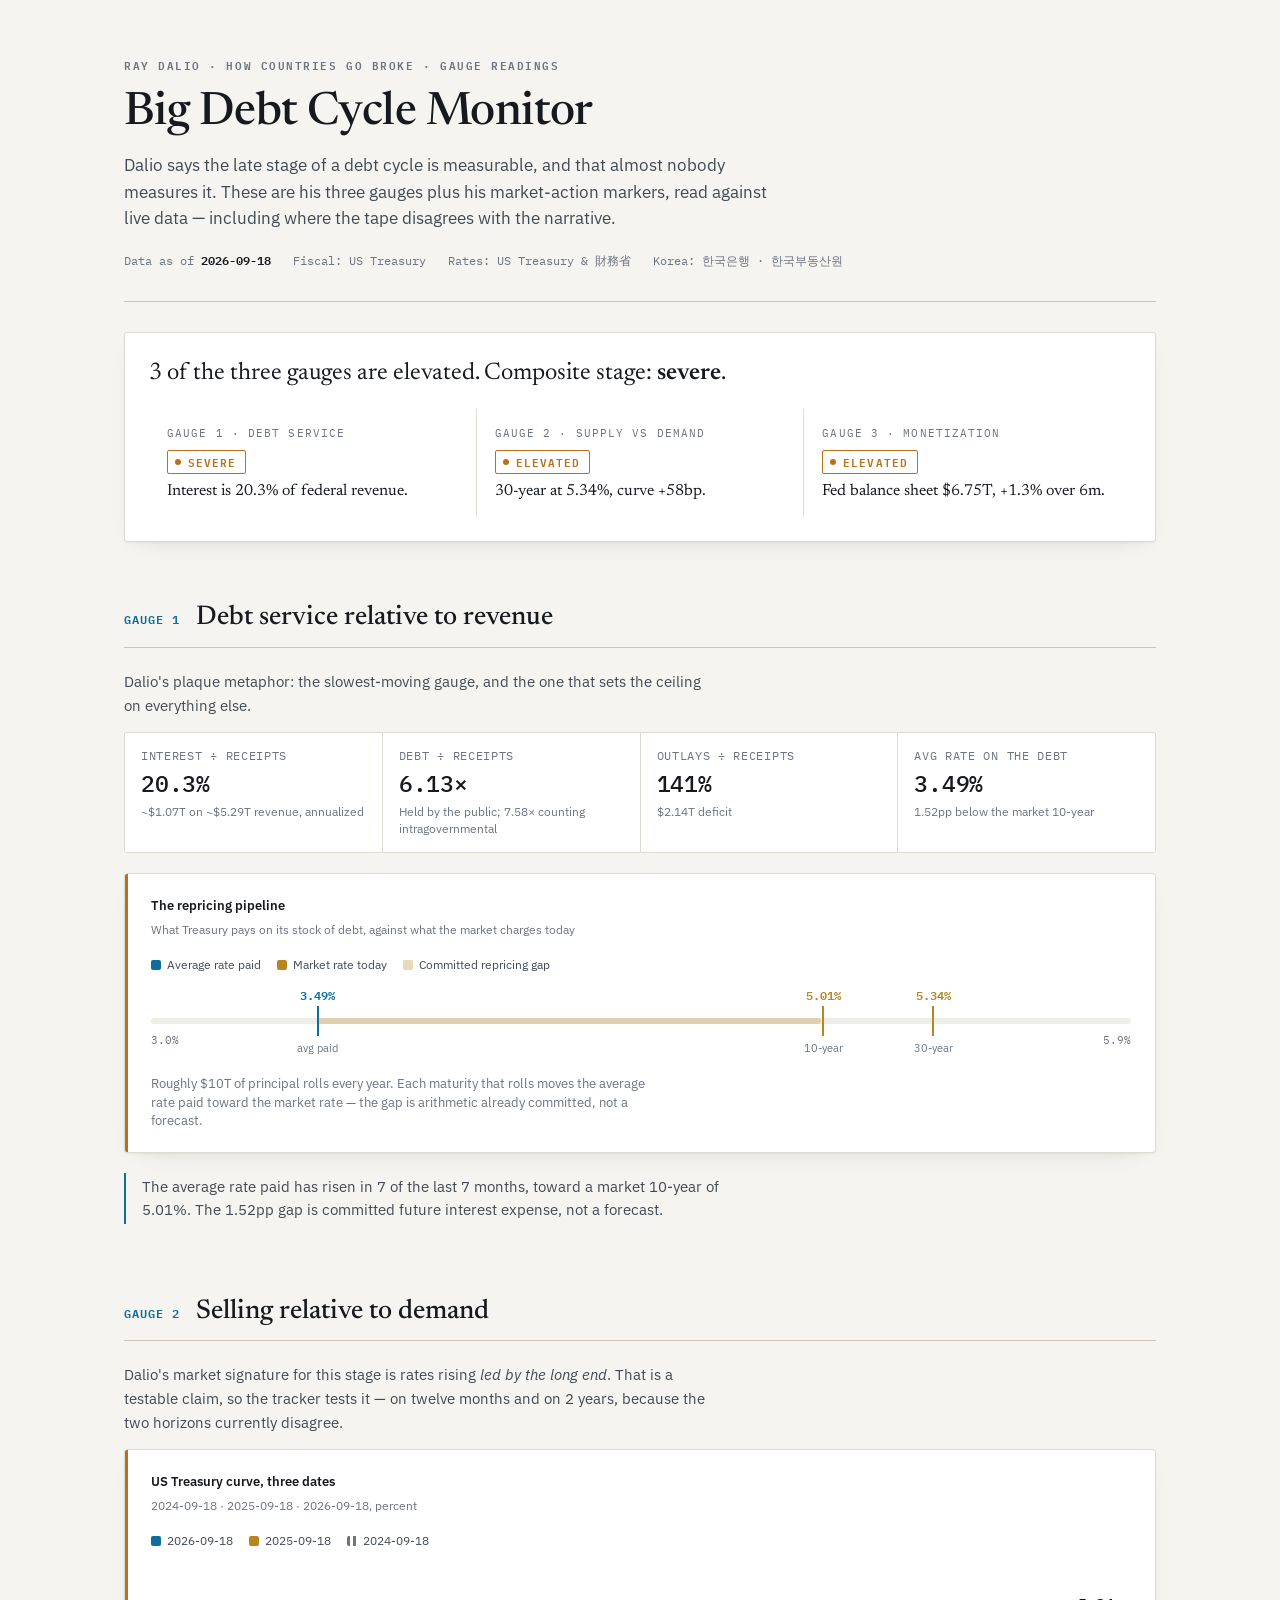
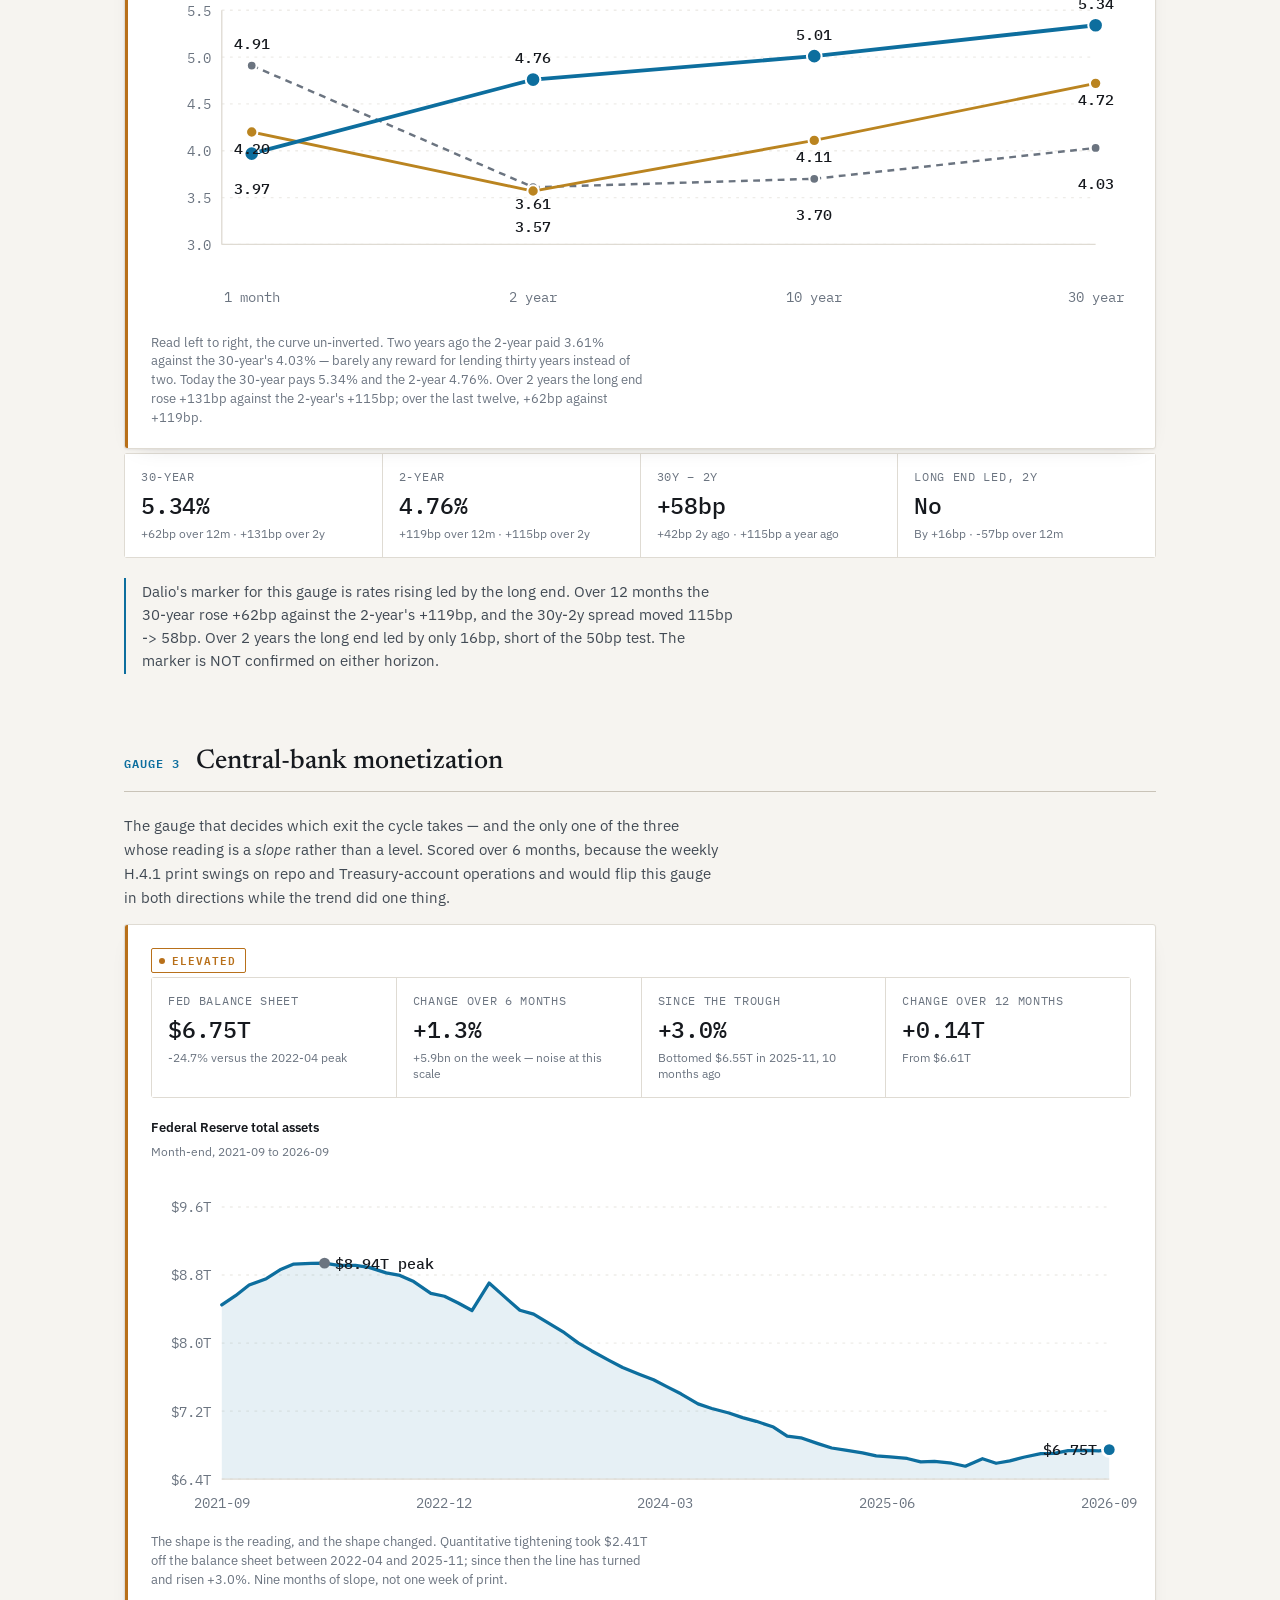
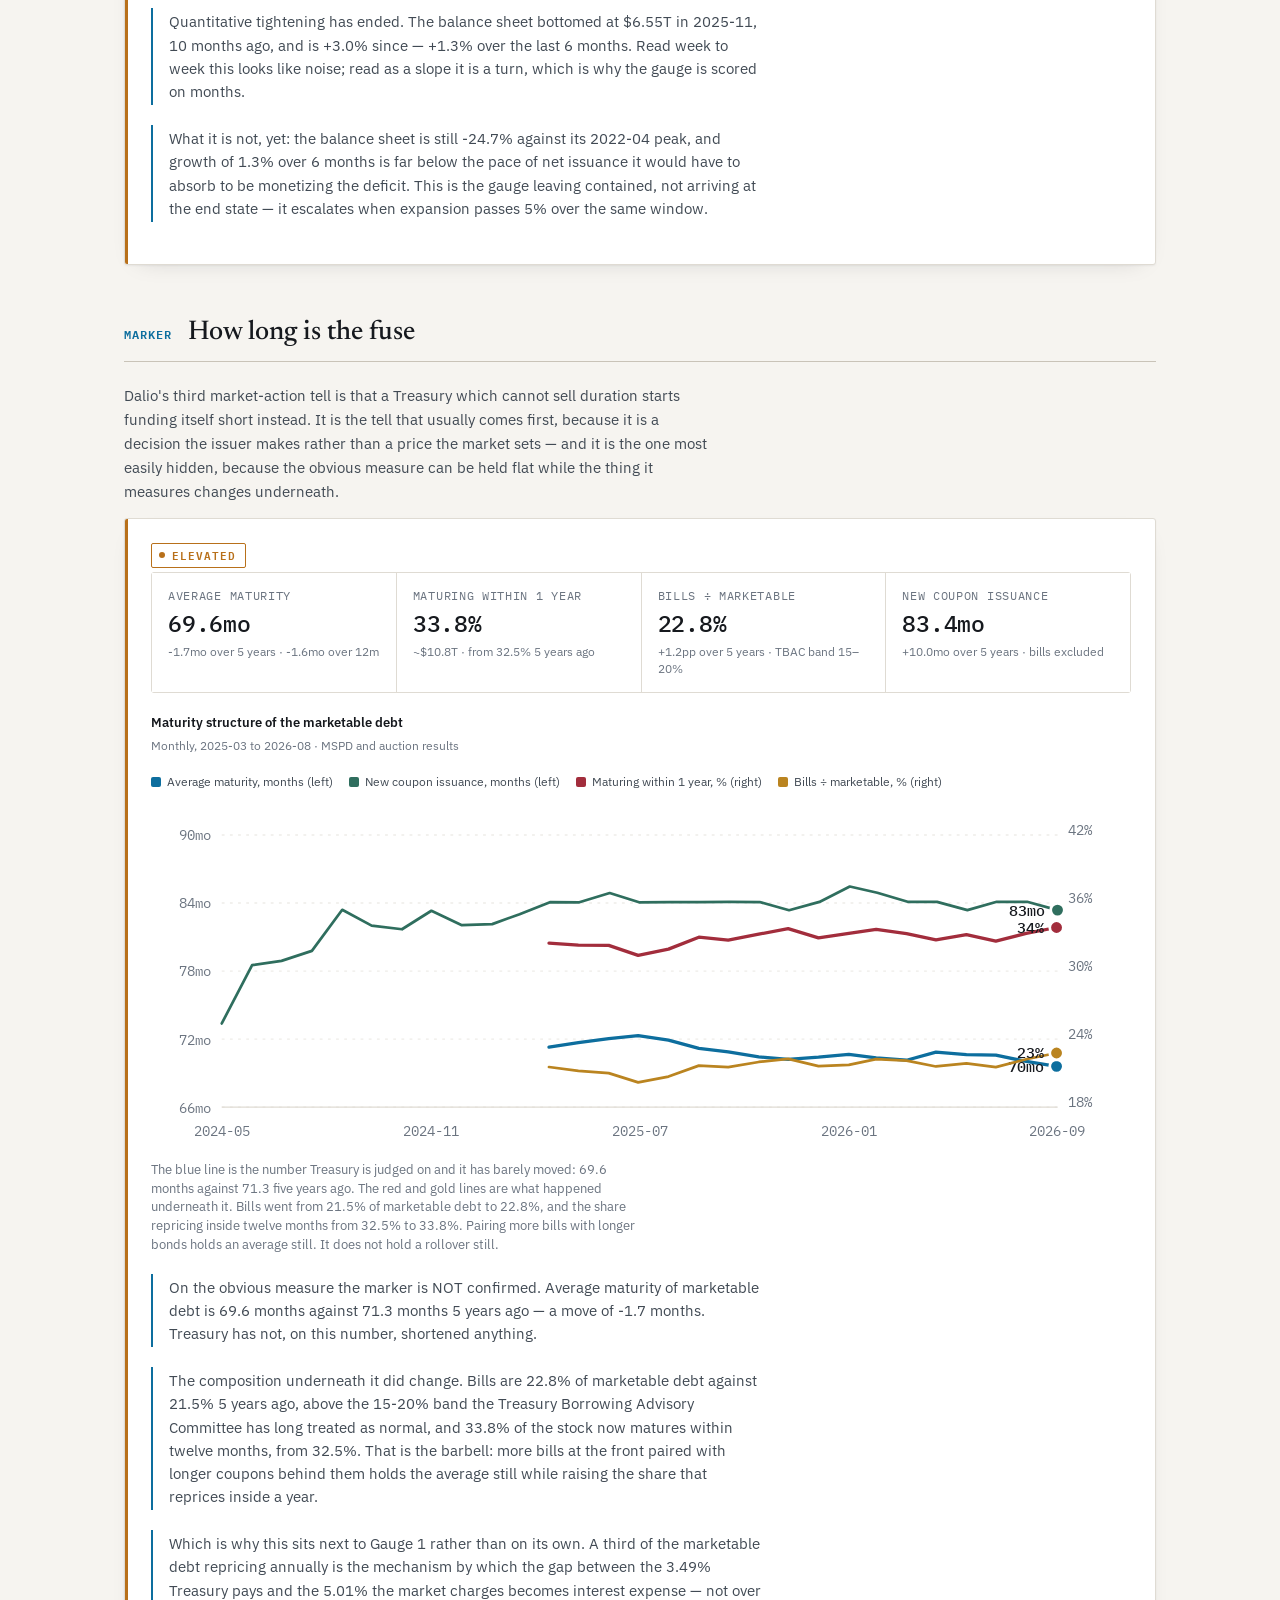
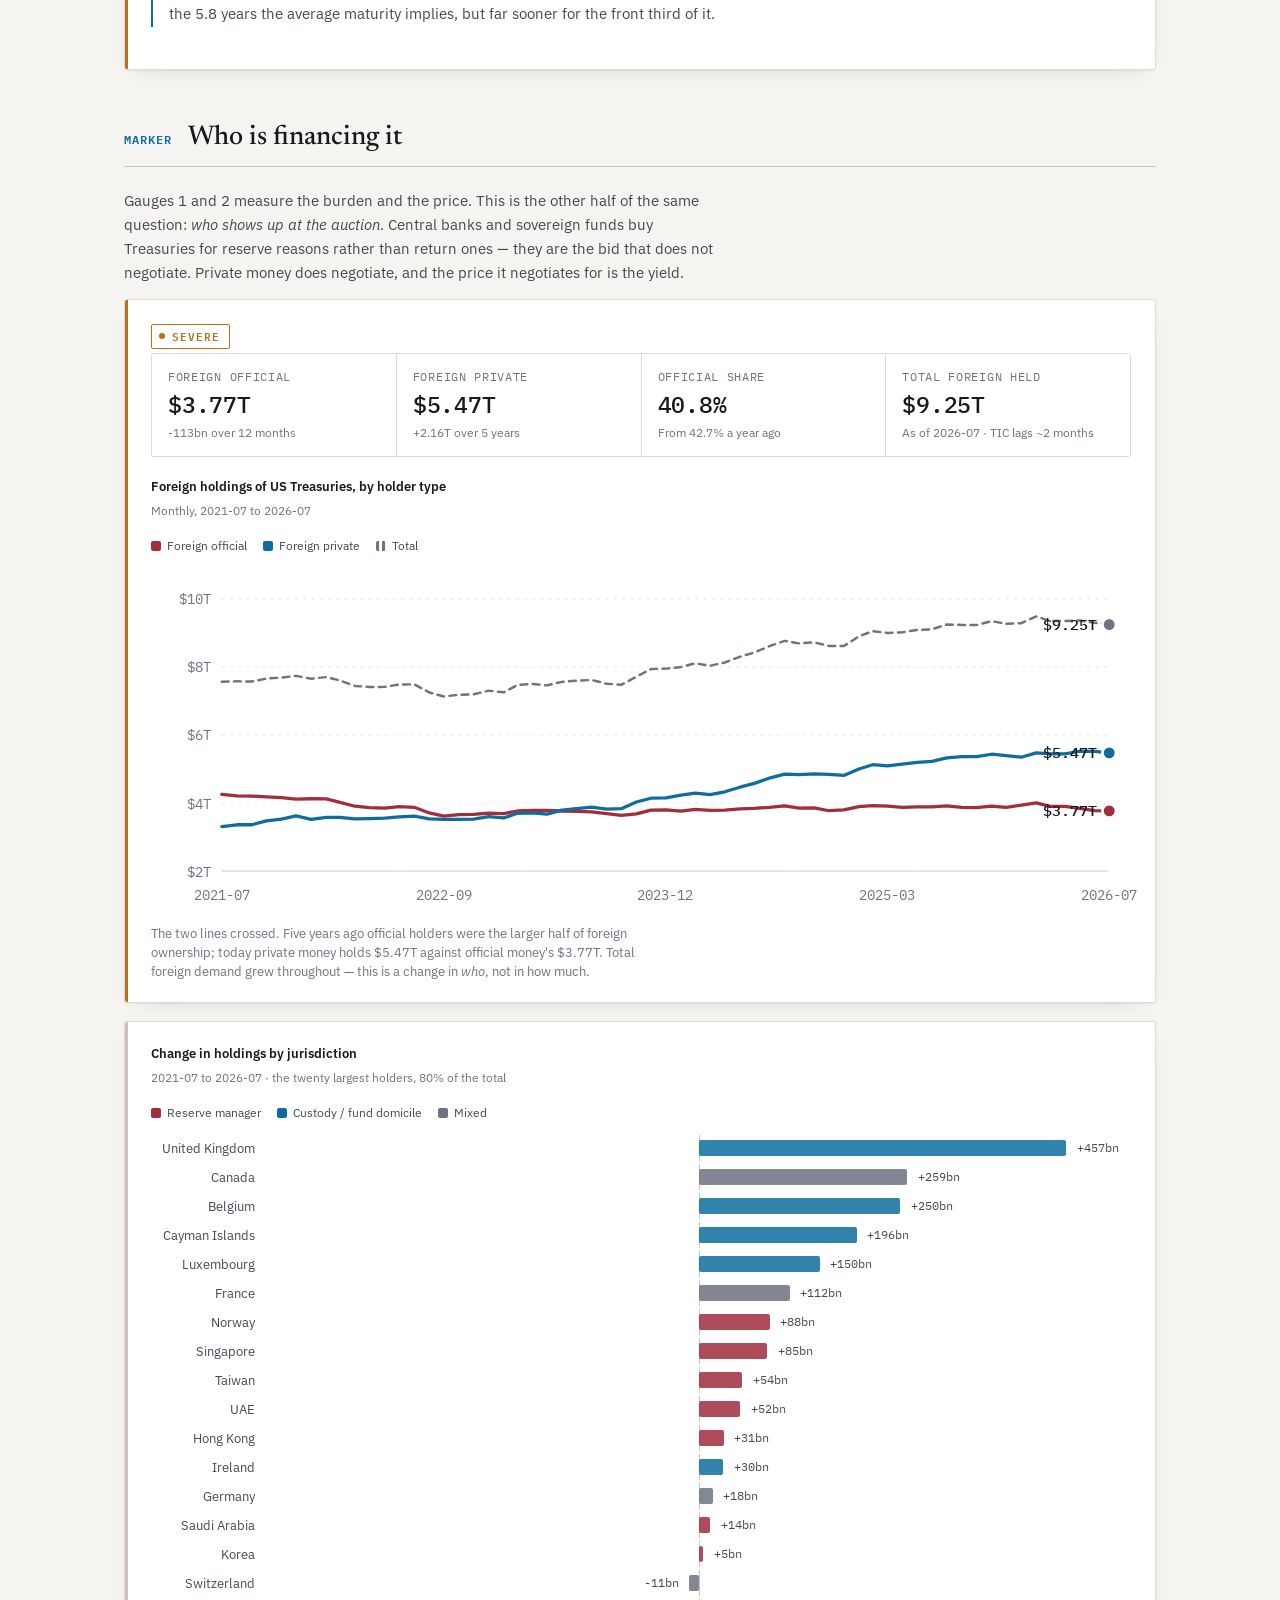
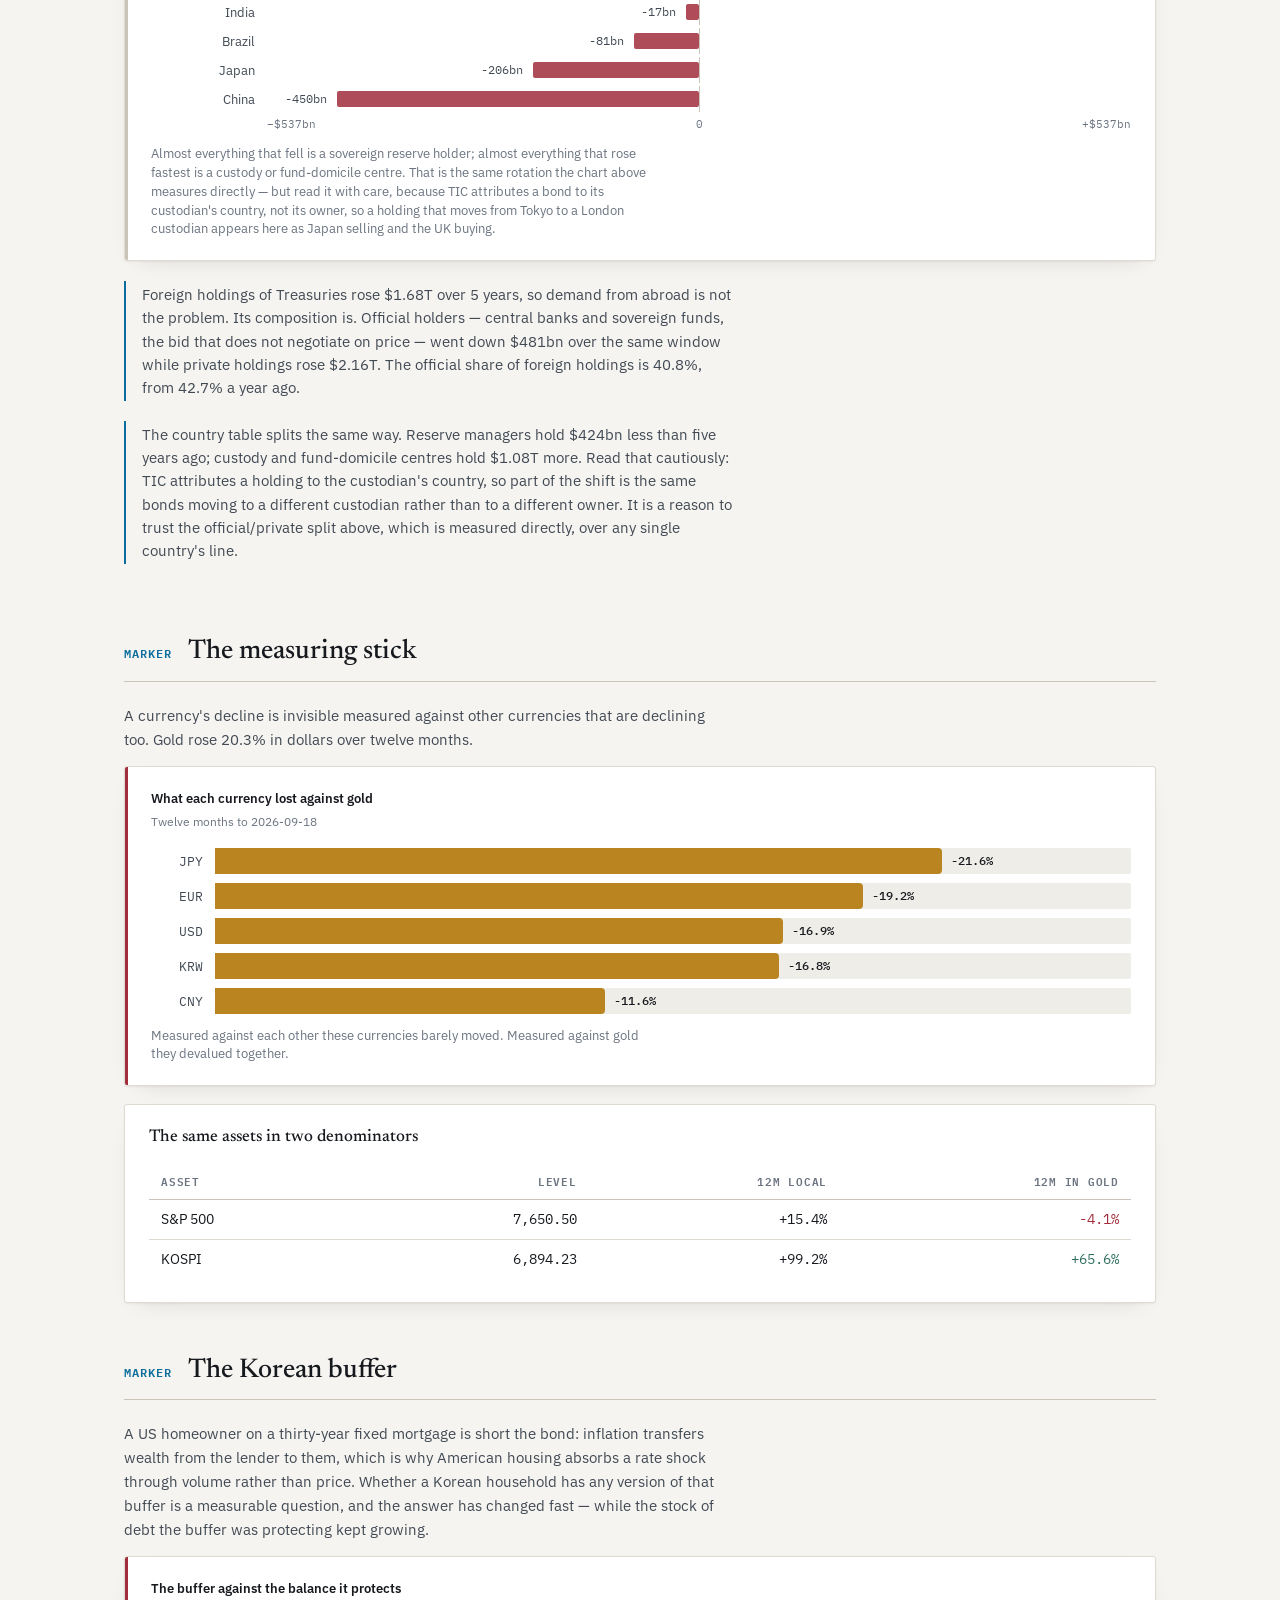
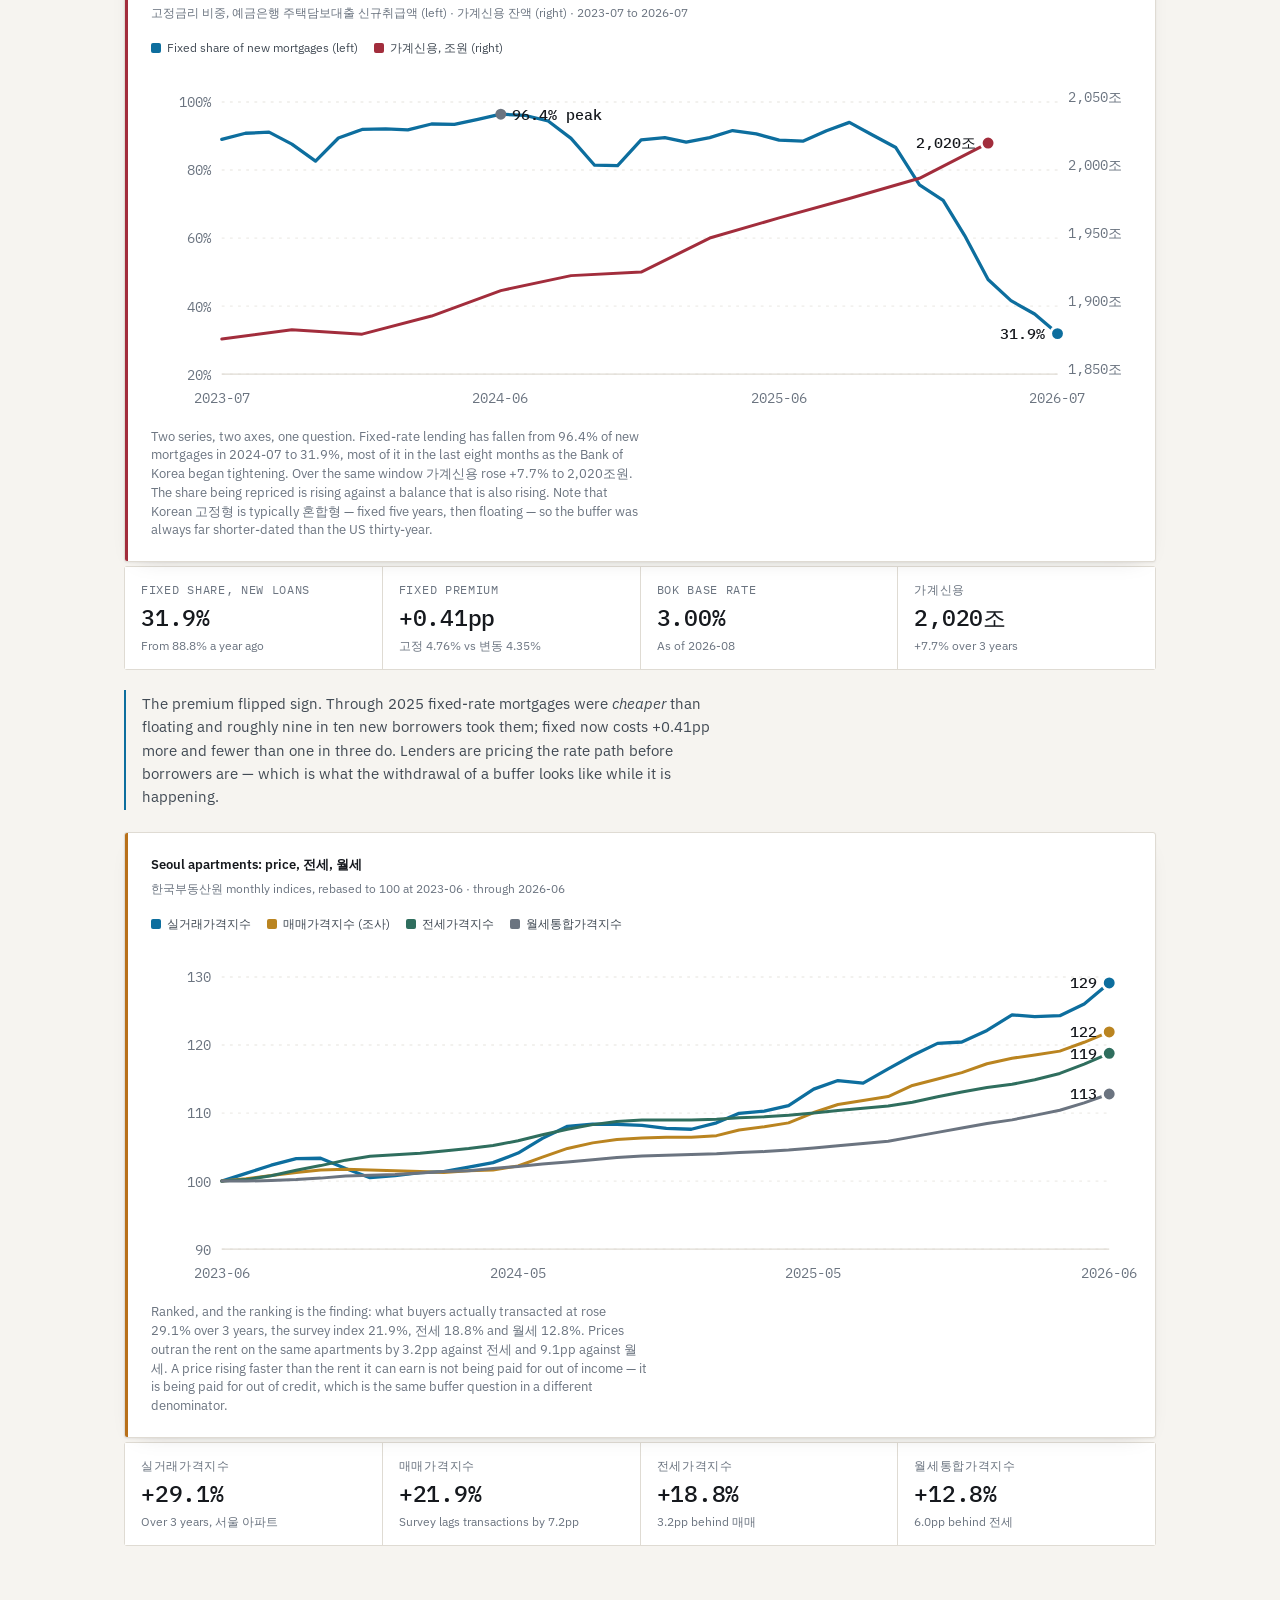
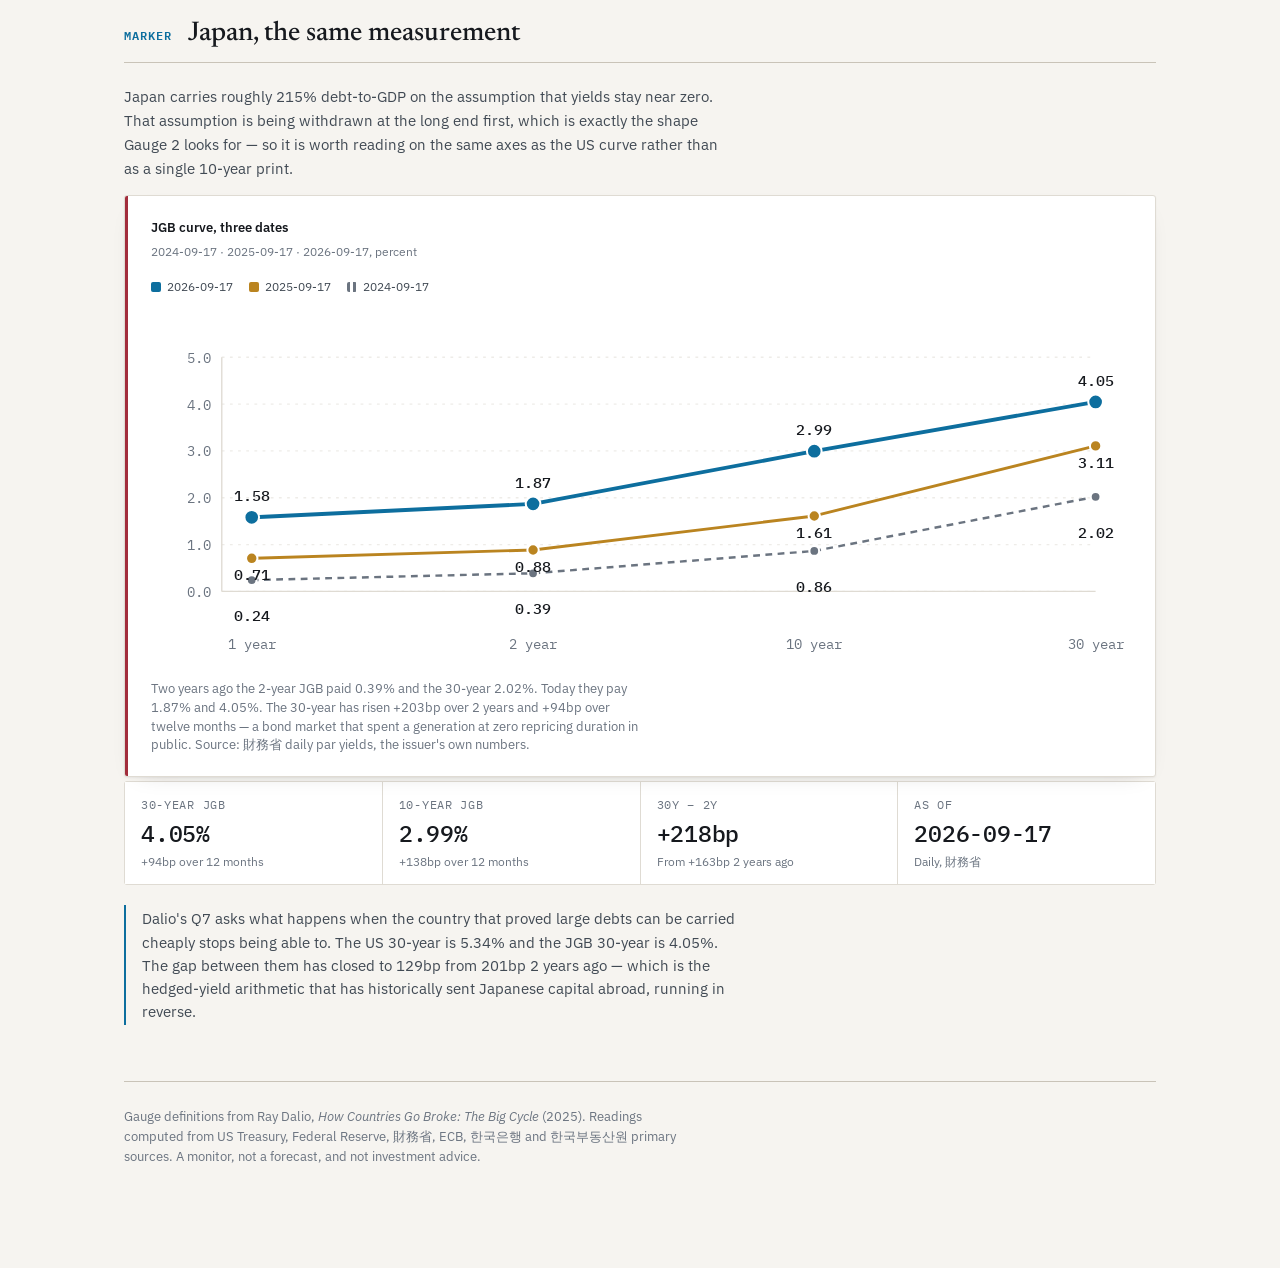
==== commit 6bd30204: "Refresh monitor to 2026-09-18 STAGE: SEVERE  (3/3 gauges elevated+)" ====
--- a/docs/index.html
+++ b/docs/index.html
@@ -207,7 +207,7 @@
   almost nobody measures it. These are his three gauges plus his market-action
   markers, read against live data — including where the tape disagrees with the
   narrative.</p>
-  <div class="stamp"><span>Data as of <strong class="num">2026-09-11</strong></span>
+  <div class="stamp"><span>Data as of <strong class="num">2026-09-18</strong></span>
   <span>Fiscal: US Treasury</span><span>Rates: US Treasury &amp; 財務省</span>
   <span>Korea: 한국은행 · 한국부동산원</span></div>
 </header>
@@ -215,22 +215,22 @@
 <div class="readout">
   <p class="verdict">3 of the three gauges are elevated. Composite
   stage: <strong>severe</strong>.</p>
-  <div class="tiles"><div class="tile"><span class="g">Gauge 1 · Debt service</span><span class="pill warn">Severe</span><span class="n">Interest is 20.3% of federal revenue.</span></div><div class="tile"><span class="g">Gauge 2 · Supply vs demand</span><span class="pill warn">Elevated</span><span class="n">30-year at 5.35%, curve +72bp.</span></div><div class="tile"><span class="g">Gauge 3 · Monetization</span><span class="pill warn">Elevated</span><span class="n">Fed balance sheet $6.74T, +1.3% over 6m.</span></div></div>
+  <div class="tiles"><div class="tile"><span class="g">Gauge 1 · Debt service</span><span class="pill warn">Severe</span><span class="n">Interest is 20.3% of federal revenue.</span></div><div class="tile"><span class="g">Gauge 2 · Supply vs demand</span><span class="pill warn">Elevated</span><span class="n">30-year at 5.34%, curve +58bp.</span></div><div class="tile"><span class="g">Gauge 3 · Monetization</span><span class="pill warn">Elevated</span><span class="n">Fed balance sheet $6.75T, +1.3% over 6m.</span></div></div>
 </div>
 
 <section><div class="sechead"><span class="idx">GAUGE 1</span><h2>Debt service relative to revenue</h2></div>
   <p>Dalio's plaque metaphor: the slowest-moving gauge, and the one that sets the
   ceiling on everything else.</p>
-  <div class="metrics"><div class="metric"><span class="k">Interest ÷ receipts</span><span class="v">20.3%</span><span class=s>~$1.07T on ~$5.29T revenue, annualized</span></div><div class="metric"><span class="k">Debt ÷ receipts</span><span class="v">6.12×</span><span class=s>Held by the public; 7.58× counting intragovernmental</span></div><div class="metric"><span class="k">Outlays ÷ receipts</span><span class="v">141%</span><span class=s>$2.14T deficit</span></div><div class="metric"><span class="k">Avg rate on the debt</span><span class="v">3.49%</span><span class=s>1.47pp below the market 10-year</span></div></div>
+  <div class="metrics"><div class="metric"><span class="k">Interest ÷ receipts</span><span class="v">20.3%</span><span class=s>~$1.07T on ~$5.29T revenue, annualized</span></div><div class="metric"><span class="k">Debt ÷ receipts</span><span class="v">6.13×</span><span class=s>Held by the public; 7.58× counting intragovernmental</span></div><div class="metric"><span class="k">Outlays ÷ receipts</span><span class="v">141%</span><span class=s>$2.14T deficit</span></div><div class="metric"><span class="k">Avg rate on the debt</span><span class="v">3.49%</span><span class=s>1.52pp below the market 10-year</span></div></div>
   <div class="card striped s-warn">
     <figure><div class="charttitle">The repricing pipeline</div><div class="chartsub">What Treasury pays on its stock of debt, against what the market charges today</div>
     <div class="legend"><span><i style="background:var(--accent)"></i>Average rate paid</span><span><i style="background:var(--gold)"></i>Market rate today</span><span><i style="background:var(--gold); opacity:.3; box-shadow:inset 0 0 0 1px var(--gold)"></i>Committed repricing gap</span></div>
-    <div class="gapscale"><div class="gaptrack"></div><div class="gapfill" style="left:16.9%; width:49.7%"></div><div class="marker" style="left:16.9%; --mk:var(--accent)"><span>3.49%</span><small>avg paid</small></div><div class="marker" style="left:66.6%; --mk:var(--gold)"><span>4.96%</span><small>10-year</small></div><div class="marker" style="left:79.7%; --mk:var(--gold)"><span>5.35%</span><small>30-year</small></div><div class="scaleends"><span class="num">3.0%</span><span class="num">5.9%</span></div></div>
+    <div class="gapscale"><div class="gaptrack"></div><div class="gapfill" style="left:16.9%; width:51.5%"></div><div class="marker" style="left:16.9%; --mk:var(--accent)"><span>3.49%</span><small>avg paid</small></div><div class="marker" style="left:68.5%; --mk:var(--gold)"><span>5.01%</span><small>10-year</small></div><div class="marker" style="left:79.7%; --mk:var(--gold)"><span>5.34%</span><small>30-year</small></div><div class="scaleends"><span class="num">3.0%</span><span class="num">5.9%</span></div></div>
     <figcaption>Roughly $10T of principal rolls every year. Each maturity that rolls
     moves the average rate paid toward the market rate — the gap is arithmetic
     already committed, not a forecast.</figcaption></figure>
   </div>
-  <div class="note"><p>The average rate paid has risen in 7 of the last 7 months, toward a market 10-year of 4.96%. The 1.47pp gap is committed future interest expense, not a forecast.</p></div>
+  <div class="note"><p>The average rate paid has risen in 7 of the last 7 months, toward a market 10-year of 5.01%. The 1.52pp gap is committed future interest expense, not a forecast.</p></div>
 </section>
 
 <section><div class="sechead"><span class="idx">GAUGE 2</span><h2>Selling relative to demand</h2></div>
@@ -238,25 +238,25 @@
   end</em>. That is a testable claim, so the tracker tests it — on twelve months
   and on 2 years, because the two horizons currently disagree.</p>
   <div class="card striped s-warn">
-    <figure><div class="charttitle">US Treasury curve, three dates</div><div class="chartsub">2024-09-11 · 2025-09-11 · 2026-09-11, percent</div>
-    <div class="legend"><span><i style="background:var(--accent)"></i>2026-09-11</span><span><i style="background:var(--gold)"></i>2025-09-11</span><span><i style="background:repeating-linear-gradient(90deg,var(--muted) 0 3px,transparent 3px 6px)"></i>2024-09-11</span></div>
-    <div class="svgwrap"><svg viewBox="0 0 720 262" role="img" aria-label="US Treasury yield curve. 1 month 5.21 in 2024-09-11, 4.22 in 2025-09-11, 3.93 in 2026-09-11; 2 year 3.62 in 2024-09-11, 3.52 in 2025-09-11, 4.63 in 2026-09-11; 10 year 3.65 in 2024-09-11, 4.01 in 2025-09-11, 4.96 in 2026-09-11; 30 year 3.96 in 2024-09-11, 4.65 in 2025-09-11, 5.35 in 2026-09-11">
+    <figure><div class="charttitle">US Treasury curve, three dates</div><div class="chartsub">2024-09-18 · 2025-09-18 · 2026-09-18, percent</div>
+    <div class="legend"><span><i style="background:var(--accent)"></i>2026-09-18</span><span><i style="background:var(--gold)"></i>2025-09-18</span><span><i style="background:repeating-linear-gradient(90deg,var(--muted) 0 3px,transparent 3px 6px)"></i>2024-09-18</span></div>
+    <div class="svgwrap"><svg viewBox="0 0 720 262" role="img" aria-label="US Treasury yield curve. 1 month 4.91 in 2024-09-18, 4.20 in 2025-09-18, 3.97 in 2026-09-18; 2 year 3.61 in 2024-09-18, 3.57 in 2025-09-18, 4.76 in 2026-09-18; 10 year 3.70 in 2024-09-18, 4.11 in 2025-09-18, 5.01 in 2026-09-18; 30 year 4.03 in 2024-09-18, 4.72 in 2025-09-18, 5.34 in 2026-09-18">
 <g class="axtext" text-anchor="end"><text x="44" y="210.0">3.0</text><text x="44" y="175.6">3.5</text><text x="44" y="141.2">4.0</text><text x="44" y="106.8">4.5</text><text x="44" y="72.4">5.0</text><text x="44" y="38.0">5.5</text></g><line class="ax" stroke-dasharray="2 4" opacity=".5" x1="52" y1="206.0" x2="694" y2="206.0"></line><line class="ax" stroke-dasharray="2 4" opacity=".5" x1="52" y1="171.6" x2="694" y2="171.6"></line><line class="ax" stroke-dasharray="2 4" opacity=".5" x1="52" y1="137.2" x2="694" y2="137.2"></line><line class="ax" stroke-dasharray="2 4" opacity=".5" x1="52" y1="102.8" x2="694" y2="102.8"></line><line class="ax" stroke-dasharray="2 4" opacity=".5" x1="52" y1="68.4" x2="694" y2="68.4"></line><line class="ax" stroke-dasharray="2 4" opacity=".5" x1="52" y1="34.0" x2="694" y2="34.0"></line>
 <line class="ax" x1="52" y1="206" x2="694" y2="206"></line>
 <line class="ax" x1="52" y1="34" x2="52" y2="206"></line>
-<polyline points="74.0,54.0 280.7,163.3 487.3,161.3 694.0,140.0" fill="none" stroke="var(--muted)" stroke-width="1.8" stroke-linejoin="round" stroke-dasharray="5 4"></polyline><g fill="var(--muted)" stroke="var(--surface)" stroke-width="1.5"><circle cx="74.0" cy="54.0" r="3.6"></circle><circle cx="280.7" cy="163.3" r="3.6"></circle><circle cx="487.3" cy="161.3" r="3.6"></circle><circle cx="694.0" cy="140.0" r="3.6"></circle></g><polyline points="74.0,122.1 280.7,170.2 487.3,136.5 694.0,92.5" fill="none" stroke="var(--gold)" stroke-width="2.1" stroke-linejoin="round"></polyline><g fill="var(--gold)" stroke="var(--surface)" stroke-width="1.5"><circle cx="74.0" cy="122.1" r="4.2"></circle><circle cx="280.7" cy="170.2" r="4.2"></circle><circle cx="487.3" cy="136.5" r="4.2"></circle><circle cx="694.0" cy="92.5" r="4.2"></circle></g><polyline points="74.0,142.0 280.7,93.9 487.3,71.2 694.0,44.3" fill="none" stroke="var(--accent)" stroke-width="2.8" stroke-linejoin="round"></polyline><g fill="var(--accent)" stroke="var(--surface)" stroke-width="1.5"><circle cx="74.0" cy="142.0" r="5.4"></circle><circle cx="280.7" cy="93.9" r="5.4"></circle><circle cx="487.3" cy="71.2" r="5.4"></circle><circle cx="694.0" cy="44.3" r="5.4"></circle></g><text class="dotlabel" fill="var(--muted)" text-anchor="middle" font-weight="400" x="74.0" y="42.0">5.21</text><text class="dotlabel" fill="var(--gold)" text-anchor="middle" font-weight="400" x="74.0" y="138.1">4.22</text><text class="dotlabel" fill="var(--accent)" text-anchor="middle" font-weight="600" x="74.0" y="172.0">3.93</text><text class="dotlabel" fill="var(--accent)" text-anchor="middle" font-weight="600" x="280.7" y="81.9">4.63</text><text class="dotlabel" fill="var(--muted)" text-anchor="middle" font-weight="400" x="280.7" y="179.3">3.62</text><text class="dotlabel" fill="var(--gold)" text-anchor="middle" font-weight="400" x="280.7" y="200.2">3.52</text><text class="dotlabel" fill="var(--accent)" text-anchor="middle" font-weight="600" x="487.3" y="59.2">4.96</text><text class="dotlabel" fill="var(--gold)" text-anchor="middle" font-weight="400" x="487.3" y="152.5">4.01</text><text class="dotlabel" fill="var(--muted)" text-anchor="middle" font-weight="400" x="487.3" y="191.3">3.65</text><text class="dotlabel" fill="var(--accent)" text-anchor="middle" font-weight="600" x="694.0" y="32.3">5.35</text><text class="dotlabel" fill="var(--gold)" text-anchor="middle" font-weight="400" x="694.0" y="108.5">4.65</text><text class="dotlabel" fill="var(--muted)" text-anchor="middle" font-weight="400" x="694.0" y="170.0">3.96</text>
+<polyline points="74.0,74.6 280.7,164.0 487.3,157.8 694.0,135.1" fill="none" stroke="var(--muted)" stroke-width="1.8" stroke-linejoin="round" stroke-dasharray="5 4"></polyline><g fill="var(--muted)" stroke="var(--surface)" stroke-width="1.5"><circle cx="74.0" cy="74.6" r="3.6"></circle><circle cx="280.7" cy="164.0" r="3.6"></circle><circle cx="487.3" cy="157.8" r="3.6"></circle><circle cx="694.0" cy="135.1" r="3.6"></circle></g><polyline points="74.0,123.4 280.7,166.8 487.3,129.6 694.0,87.7" fill="none" stroke="var(--gold)" stroke-width="2.1" stroke-linejoin="round"></polyline><g fill="var(--gold)" stroke="var(--surface)" stroke-width="1.5"><circle cx="74.0" cy="123.4" r="4.2"></circle><circle cx="280.7" cy="166.8" r="4.2"></circle><circle cx="487.3" cy="129.6" r="4.2"></circle><circle cx="694.0" cy="87.7" r="4.2"></circle></g><polyline points="74.0,139.3 280.7,84.9 487.3,67.7 694.0,45.0" fill="none" stroke="var(--accent)" stroke-width="2.8" stroke-linejoin="round"></polyline><g fill="var(--accent)" stroke="var(--surface)" stroke-width="1.5"><circle cx="74.0" cy="139.3" r="5.4"></circle><circle cx="280.7" cy="84.9" r="5.4"></circle><circle cx="487.3" cy="67.7" r="5.4"></circle><circle cx="694.0" cy="45.0" r="5.4"></circle></g><text class="dotlabel" fill="var(--muted)" text-anchor="middle" font-weight="400" x="74.0" y="62.6">4.91</text><text class="dotlabel" fill="var(--gold)" text-anchor="middle" font-weight="400" x="74.0" y="139.4">4.20</text><text class="dotlabel" fill="var(--accent)" text-anchor="middle" font-weight="600" x="74.0" y="169.3">3.97</text><text class="dotlabel" fill="var(--accent)" text-anchor="middle" font-weight="600" x="280.7" y="72.9">4.76</text><text class="dotlabel" fill="var(--muted)" text-anchor="middle" font-weight="400" x="280.7" y="180.0">3.61</text><text class="dotlabel" fill="var(--gold)" text-anchor="middle" font-weight="400" x="280.7" y="196.8">3.57</text><text class="dotlabel" fill="var(--accent)" text-anchor="middle" font-weight="600" x="487.3" y="55.7">5.01</text><text class="dotlabel" fill="var(--gold)" text-anchor="middle" font-weight="400" x="487.3" y="145.6">4.11</text><text class="dotlabel" fill="var(--muted)" text-anchor="middle" font-weight="400" x="487.3" y="187.8">3.70</text><text class="dotlabel" fill="var(--accent)" text-anchor="middle" font-weight="600" x="694.0" y="33.0">5.34</text><text class="dotlabel" fill="var(--gold)" text-anchor="middle" font-weight="400" x="694.0" y="103.7">4.72</text><text class="dotlabel" fill="var(--muted)" text-anchor="middle" font-weight="400" x="694.0" y="165.1">4.03</text>
 <g class="axtext" text-anchor="middle"><text x="74.0" y="248">1 month</text><text x="280.7" y="248">2 year</text><text x="487.3" y="248">10 year</text><text x="694.0" y="248">30 year</text></g>
 </svg></div>
     <figcaption>Read left to right, the curve un-inverted. Two years ago the
-    2-year paid 3.62% against the 30-year's 3.96% — barely any
+    2-year paid 3.61% against the 30-year's 4.03% — barely any
     reward for lending thirty years instead of two. Today the 30-year pays
-    5.35% and the 2-year 4.63%. Over 2 years the long end
-    rose +139bp against the 2-year's +101bp;
-    over the last twelve, +70bp against
-    +111bp.</figcaption></figure>
-  </div>
-  <div class="metrics"><div class="metric"><span class="k">30-year</span><span class="v">5.35%</span><span class=s>+70bp over 12m · +139bp over 2y</span></div><div class="metric"><span class="k">2-year</span><span class="v">4.63%</span><span class=s>+111bp over 12m · +101bp over 2y</span></div><div class="metric"><span class="k">30y − 2y</span><span class="v">+72bp</span><span class=s>+34bp 2y ago · +113bp a year ago</span></div><div class="metric"><span class="k">Long end led, 2y</span><span class="v">No</span><span class=s>By +38bp · -41bp over 12m</span></div></div>
-  <div class="note"><p>Dalio's marker for this gauge is rates rising led by the long end. Over 12 months the 30-year rose +70bp against the 2-year's +111bp, and the 30y-2y spread moved 113bp -&gt; 72bp. Over 2 years the long end led by only 38bp, short of the 50bp test. The marker is NOT confirmed on either horizon.</p></div>
+    5.34% and the 2-year 4.76%. Over 2 years the long end
+    rose +131bp against the 2-year's +115bp;
+    over the last twelve, +62bp against
+    +119bp.</figcaption></figure>
+  </div>
+  <div class="metrics"><div class="metric"><span class="k">30-year</span><span class="v">5.34%</span><span class=s>+62bp over 12m · +131bp over 2y</span></div><div class="metric"><span class="k">2-year</span><span class="v">4.76%</span><span class=s>+119bp over 12m · +115bp over 2y</span></div><div class="metric"><span class="k">30y − 2y</span><span class="v">+58bp</span><span class=s>+42bp 2y ago · +115bp a year ago</span></div><div class="metric"><span class="k">Long end led, 2y</span><span class="v">No</span><span class=s>By +16bp · -57bp over 12m</span></div></div>
+  <div class="note"><p>Dalio's marker for this gauge is rates rising led by the long end. Over 12 months the 30-year rose +62bp against the 2-year's +119bp, and the 30y-2y spread moved 115bp -&gt; 58bp. Over 2 years the long end led by only 16bp, short of the 50bp test. The marker is NOT confirmed on either horizon.</p></div>
 </section>
 
 <section><div class="sechead"><span class="idx">GAUGE 3</span><h2>Central-bank monetization</h2></div>
@@ -266,21 +266,21 @@
   Treasury-account operations and would flip this gauge in both directions while
   the trend did one thing.</p>
   <div class="card striped s-warn"><span class="pill warn">Elevated</span>
-  <div class="metrics"><div class="metric"><span class="k">Fed balance sheet</span><span class="v">$6.74T</span><span class=s>-24.8% versus the 2022-04 peak</span></div><div class="metric"><span class="k">Change over 6 months</span><span class="v">+1.3%</span><span class=s>+3.4bn on the week — noise at this scale</span></div><div class="metric"><span class="k">Since the trough</span><span class="v">+2.9%</span><span class=s>Bottomed $6.55T in 2025-11, 10 months ago</span></div><div class="metric"><span class="k">Change over 12 months</span><span class="v">+0.14T</span><span class=s>From $6.60T</span></div></div>
+  <div class="metrics"><div class="metric"><span class="k">Fed balance sheet</span><span class="v">$6.75T</span><span class=s>-24.7% versus the 2022-04 peak</span></div><div class="metric"><span class="k">Change over 6 months</span><span class="v">+1.3%</span><span class=s>+5.9bn on the week — noise at this scale</span></div><div class="metric"><span class="k">Since the trough</span><span class="v">+3.0%</span><span class=s>Bottomed $6.55T in 2025-11, 10 months ago</span></div><div class="metric"><span class="k">Change over 12 months</span><span class="v">+0.14T</span><span class=s>From $6.61T</span></div></div>
     <figure><div class="charttitle">Federal Reserve total assets</div><div class="chartsub">Month-end, 2021-09 to 2026-09</div>
-    <div class="svgwrap"><svg viewBox="0 0 720 252" role="img" aria-label="Federal Reserve total assets, month-end, 2021-09-29 to 2026-09-09: peak $8.97T in 2022-04-13, latest $6.74T">
+    <div class="svgwrap"><svg viewBox="0 0 720 252" role="img" aria-label="Federal Reserve total assets, month-end, 2021-09-29 to 2026-09-16: peak $8.97T in 2022-04-13, latest $6.75T">
 <g class="axtext" text-anchor="end"><text x="44" y="226.0">$6.4T</text><text x="44" y="176.0">$7.2T</text><text x="44" y="126.0">$8.0T</text><text x="44" y="76.0">$8.8T</text><text x="44" y="26.0">$9.6T</text></g>
 <g class="axtext" text-anchor="start"></g><line class="ax" stroke-dasharray="2 4" opacity=".5" x1="52" y1="222.0" x2="704" y2="222.0"></line><line class="ax" stroke-dasharray="2 4" opacity=".5" x1="52" y1="172.0" x2="704" y2="172.0"></line><line class="ax" stroke-dasharray="2 4" opacity=".5" x1="52" y1="122.0" x2="704" y2="122.0"></line><line class="ax" stroke-dasharray="2 4" opacity=".5" x1="52" y1="72.0" x2="704" y2="72.0"></line><line class="ax" stroke-dasharray="2 4" opacity=".5" x1="52" y1="22.0" x2="704" y2="22.0"></line>
-<polygon points="52.0,222 52.0,94.0 62.1,87.2 72.2,79.4 84.9,74.7 95.0,68.2 105.1,64.0 117.7,63.4 127.8,63.3 137.9,64.9 150.6,64.9 160.7,66.4 173.3,70.4 183.4,72.3 193.5,76.8 206.2,85.5 216.3,87.6 226.4,92.6 236.5,98.1 249.1,77.9 259.2,86.8 271.9,97.9 282.0,100.7 292.1,106.8 304.7,114.4 314.8,121.9 324.9,127.8 337.6,134.7 347.7,140.0 360.3,145.1 370.4,149.0 380.5,154.2 390.6,159.3 403.3,166.7 413.4,170.1 426.0,173.4 436.1,176.8 446.2,179.5 458.9,183.7 469.0,190.4 479.1,191.6 491.7,195.9 501.8,199.1 511.9,200.7 524.6,202.7 534.7,204.9 544.8,205.6 557.4,206.8 567.5,209.3 577.6,209.0 590.3,210.3 600.4,212.5 613.0,207.0 623.1,210.3 633.2,208.6 643.3,205.9 656.0,203.3 666.1,203.0 676.2,201.0 688.8,200.9 698.9,201.3 704.0,200.7 704.0,222" fill="var(--accent)" opacity=".10"></polygon><polyline points="52.0,94.0 62.1,87.2 72.2,79.4 84.9,74.7 95.0,68.2 105.1,64.0 117.7,63.4 127.8,63.3 137.9,64.9 150.6,64.9 160.7,66.4 173.3,70.4 183.4,72.3 193.5,76.8 206.2,85.5 216.3,87.6 226.4,92.6 236.5,98.1 249.1,77.9 259.2,86.8 271.9,97.9 282.0,100.7 292.1,106.8 304.7,114.4 314.8,121.9 324.9,127.8 337.6,134.7 347.7,140.0 360.3,145.1 370.4,149.0 380.5,154.2 390.6,159.3 403.3,166.7 413.4,170.1 426.0,173.4 436.1,176.8 446.2,179.5 458.9,183.7 469.0,190.4 479.1,191.6 491.7,195.9 501.8,199.1 511.9,200.7 524.6,202.7 534.7,204.9 544.8,205.6 557.4,206.8 567.5,209.3 577.6,209.0 590.3,210.3 600.4,212.5 613.0,207.0 623.1,210.3 633.2,208.6 643.3,205.9 656.0,203.3 666.1,203.0 676.2,201.0 688.8,200.9 698.9,201.3 704.0,200.7" fill="none" stroke="var(--accent)" stroke-width="2.4" stroke-linejoin="round" stroke-linecap="round"></polyline><circle cx="127.8" cy="63.3" r="4" fill="var(--muted)"></circle><text class="dotlabel" fill="var(--muted)" text-anchor="start" x="135.8" y="67.3">$8.94T peak</text><circle cx="704.0" cy="200.7" r="5" fill="var(--accent)" stroke="var(--surface)" stroke-width="2"></circle><text class="dotlabel" fill="var(--accent)" text-anchor="end" x="695.0" y="204.7">$6.74T</text>
+<polygon points="52.0,222 52.0,94.0 62.1,87.2 72.1,79.4 84.7,74.7 94.8,68.2 104.9,64.0 117.5,63.4 127.5,63.3 137.6,64.9 150.2,64.9 160.2,66.4 172.8,70.4 182.9,72.3 193.0,76.8 205.6,85.5 215.6,87.6 225.7,92.6 235.8,98.1 248.4,77.9 258.4,86.8 271.0,97.9 281.1,100.7 291.2,106.8 303.7,114.4 313.8,121.9 323.9,127.8 336.5,134.7 346.5,140.0 359.1,145.1 369.2,149.0 379.3,154.2 389.3,159.3 401.9,166.7 412.0,170.1 424.6,173.4 434.6,176.8 444.7,179.5 457.3,183.7 467.4,190.4 477.4,191.6 490.0,195.9 500.1,199.1 510.2,200.7 522.7,202.7 532.8,204.9 542.9,205.6 555.5,206.8 565.5,209.3 575.6,209.0 588.2,210.3 598.3,212.5 610.9,207.0 620.9,210.3 631.0,208.6 641.1,205.9 653.7,203.3 663.7,203.0 673.8,201.0 686.4,200.9 696.4,201.3 704.0,200.3 704.0,222" fill="var(--accent)" opacity=".10"></polygon><polyline points="52.0,94.0 62.1,87.2 72.1,79.4 84.7,74.7 94.8,68.2 104.9,64.0 117.5,63.4 127.5,63.3 137.6,64.9 150.2,64.9 160.2,66.4 172.8,70.4 182.9,72.3 193.0,76.8 205.6,85.5 215.6,87.6 225.7,92.6 235.8,98.1 248.4,77.9 258.4,86.8 271.0,97.9 281.1,100.7 291.2,106.8 303.7,114.4 313.8,121.9 323.9,127.8 336.5,134.7 346.5,140.0 359.1,145.1 369.2,149.0 379.3,154.2 389.3,159.3 401.9,166.7 412.0,170.1 424.6,173.4 434.6,176.8 444.7,179.5 457.3,183.7 467.4,190.4 477.4,191.6 490.0,195.9 500.1,199.1 510.2,200.7 522.7,202.7 532.8,204.9 542.9,205.6 555.5,206.8 565.5,209.3 575.6,209.0 588.2,210.3 598.3,212.5 610.9,207.0 620.9,210.3 631.0,208.6 641.1,205.9 653.7,203.3 663.7,203.0 673.8,201.0 686.4,200.9 696.4,201.3 704.0,200.3" fill="none" stroke="var(--accent)" stroke-width="2.4" stroke-linejoin="round" stroke-linecap="round"></polyline><circle cx="127.5" cy="63.3" r="4" fill="var(--muted)"></circle><text class="dotlabel" fill="var(--muted)" text-anchor="start" x="135.5" y="67.3">$8.94T peak</text><circle cx="704.0" cy="200.3" r="5" fill="var(--accent)" stroke="var(--surface)" stroke-width="2"></circle><text class="dotlabel" fill="var(--accent)" text-anchor="end" x="695.0" y="204.3">$6.75T</text>
 <line class="ax" x1="52" y1="222" x2="704" y2="222"></line>
 <g class="axtext" text-anchor="middle"><text x="52.0" y="243">2021-09</text><text x="215.0" y="243">2022-12</text><text x="378.0" y="243">2024-03</text><text x="541.0" y="243">2025-06</text><text x="704.0" y="243">2026-09</text></g>
 </svg></div>
     <figcaption>The shape is the reading, and the shape changed. Quantitative
     tightening took $2.41T off the balance
     sheet between 2022-04 and 2025-11; since then the
-    line has turned and risen +2.9%. Nine months of slope,
+    line has turned and risen +3.0%. Nine months of slope,
     not one week of print.</figcaption></figure>
-  <div class="note"><p>Quantitative tightening has ended. The balance sheet bottomed at $6.55T in 2025-11, 10 months ago, and is +2.9% since — +1.3% over the last 6 months. Read week to week this looks like noise; read as a slope it is a turn, which is why the gauge is scored on months.</p></div><div class="note"><p>What it is not, yet: the balance sheet is still -24.8% against its 2022-04 peak, and growth of 1.3% over 6 months is far below the pace of net issuance it would have to absorb to be monetizing the deficit. This is the gauge leaving contained, not arriving at the end state — it escalates when expansion passes 5% over the same window.</p></div>
+  <div class="note"><p>Quantitative tightening has ended. The balance sheet bottomed at $6.55T in 2025-11, 10 months ago, and is +3.0% since — +1.3% over the last 6 months. Read week to week this looks like noise; read as a slope it is a turn, which is why the gauge is scored on months.</p></div><div class="note"><p>What it is not, yet: the balance sheet is still -24.7% against its 2022-04 peak, and growth of 1.3% over 6 months is far below the pace of net issuance it would have to absorb to be monetizing the deficit. This is the gauge leaving contained, not arriving at the end state — it escalates when expansion passes 5% over the same window.</p></div>
   </div>
 </section>
 
@@ -291,13 +291,13 @@
   sets — and it is the one most easily hidden, because the obvious measure can be
   held flat while the thing it measures changes underneath.</p>
   <div class="card striped s-warn"><span class="pill warn">Elevated</span>
-  <div class="metrics"><div class="metric"><span class="k">Average maturity</span><span class="v">69.6mo</span><span class=s>-1.7mo over 5 years · -1.6mo over 12m</span></div><div class="metric"><span class="k">Maturing within 1 year</span><span class="v">33.8%</span><span class=s>~$10.8T · from 32.5% 5 years ago</span></div><div class="metric"><span class="k">Bills ÷ marketable</span><span class="v">22.8%</span><span class=s>+1.2pp over 5 years · TBAC band 15–20%</span></div><div class="metric"><span class="k">New coupon issuance</span><span class="v">83.4mo</span><span class=s>+1.7mo over 5 years · bills excluded</span></div></div>
+  <div class="metrics"><div class="metric"><span class="k">Average maturity</span><span class="v">69.6mo</span><span class=s>-1.7mo over 5 years · -1.6mo over 12m</span></div><div class="metric"><span class="k">Maturing within 1 year</span><span class="v">33.8%</span><span class=s>~$10.8T · from 32.5% 5 years ago</span></div><div class="metric"><span class="k">Bills ÷ marketable</span><span class="v">22.8%</span><span class=s>+1.2pp over 5 years · TBAC band 15–20%</span></div><div class="metric"><span class="k">New coupon issuance</span><span class="v">83.4mo</span><span class=s>+10.0mo over 5 years · bills excluded</span></div></div>
     <figure><div class="charttitle">Maturity structure of the marketable debt</div><div class="chartsub">Monthly, 2025-03 to 2026-08 · MSPD and auction results</div>
     <div class="legend"><span><i style="background:var(--accent)"></i>Average maturity, months (left)</span><span><i style="background:var(--ok)"></i>New coupon issuance, months (left)</span><span><i style="background:var(--crit)"></i>Maturing within 1 year, % (right)</span><span><i style="background:var(--gold)"></i>Bills ÷ marketable, % (right)</span></div>
     <div class="svgwrap"><svg viewBox="0 0 720 252" role="img" aria-label="US Treasury maturity structure, 2025-03-31 to 2026-08-31: average maturity 70 months, new coupon issuance 83 months, 34% maturing within a year, bills 23% of marketable debt">
 <g class="axtext" text-anchor="end"><text x="44" y="226.0">66mo</text><text x="44" y="176.0">72mo</text><text x="44" y="126.0">78mo</text><text x="44" y="76.0">84mo</text><text x="44" y="26.0">90mo</text></g>
 <g class="axtext" text-anchor="start"><text x="674" y="222.0">18%</text><text x="674" y="172.0">24%</text><text x="674" y="122.0">30%</text><text x="674" y="72.0">36%</text><text x="674" y="22.0">42%</text></g><line class="ax" stroke-dasharray="2 4" opacity=".5" x1="52" y1="222.0" x2="666" y2="222.0"></line><line class="ax" stroke-dasharray="2 4" opacity=".5" x1="52" y1="172.0" x2="666" y2="172.0"></line><line class="ax" stroke-dasharray="2 4" opacity=".5" x1="52" y1="122.0" x2="666" y2="122.0"></line><line class="ax" stroke-dasharray="2 4" opacity=".5" x1="52" y1="72.0" x2="666" y2="72.0"></line><line class="ax" stroke-dasharray="2 4" opacity=".5" x1="52" y1="22.0" x2="666" y2="22.0"></line>
-<polyline points="292.4,177.9 314.0,174.6 336.3,171.7 357.9,169.4 380.2,172.8 402.5,178.8 424.1,181.4 446.5,185.1 468.1,186.8 490.4,185.3 512.7,183.3 532.8,185.8 555.1,187.5 576.7,181.6 599.1,183.4 620.7,183.7 643.0,188.4 665.3,192.0" fill="none" stroke="var(--accent)" stroke-width="2.4" stroke-linejoin="round" stroke-linecap="round"></polyline><circle cx="665.3" cy="192.0" r="5" fill="var(--accent)" stroke="var(--surface)" stroke-width="2"></circle><text class="dotlabel" fill="var(--accent)" text-anchor="end" x="656.3" y="196.0">70mo</text><polyline points="52.0,91.2 74.3,76.4 95.9,83.8 118.2,83.2 140.5,56.7 162.1,72.3 184.4,77.0 206.0,64.6 228.4,76.9 250.7,77.2 270.8,70.9 293.1,71.4 314.7,71.5 337.0,64.7 358.6,71.5 381.0,71.4 403.3,71.4 424.9,71.2 447.2,71.3 468.8,77.3 491.1,71.2 513.4,59.9 533.6,64.5 555.9,71.1 577.5,71.2 599.8,77.2 621.4,71.1 643.7,71.1 666.0,77.2" fill="none" stroke="var(--ok)" stroke-width="2.0" stroke-linejoin="round" stroke-linecap="round"></polyline><circle cx="666.0" cy="77.2" r="5" fill="var(--ok)" stroke="var(--surface)" stroke-width="2"></circle><text class="dotlabel" fill="var(--ok)" text-anchor="end" x="657.0" y="81.2">83mo</text><polyline points="292.4,101.5 314.0,103.0 336.3,103.1 357.9,110.5 380.2,105.9 402.5,97.1 424.1,99.3 446.5,94.9 468.1,90.8 490.4,97.6 512.7,94.3 532.8,91.4 555.1,94.5 576.7,99.1 599.1,95.3 620.7,100.0 643.0,94.3 665.3,90.0" fill="none" stroke="var(--crit)" stroke-width="2.4" stroke-linejoin="round" stroke-linecap="round"></polyline><circle cx="665.3" cy="90.0" r="5" fill="var(--crit)" stroke="var(--surface)" stroke-width="2"></circle><text class="dotlabel" fill="var(--crit)" text-anchor="end" x="656.3" y="94.0">34%</text><polyline points="292.4,192.5 314.0,195.3 336.3,197.0 357.9,203.8 380.2,199.5 402.5,191.5 424.1,192.6 446.5,188.8 468.1,186.5 490.4,191.8 512.7,190.9 532.8,186.7 555.1,187.8 576.7,192.1 599.1,189.8 620.7,192.6 643.0,186.8 665.3,182.2" fill="none" stroke="var(--gold)" stroke-width="2.0" stroke-linejoin="round" stroke-linecap="round"></polyline><circle cx="665.3" cy="182.2" r="5" fill="var(--gold)" stroke="var(--surface)" stroke-width="2"></circle><text class="dotlabel" fill="var(--gold)" text-anchor="end" x="656.3" y="186.2">23%</text>
+<polyline points="292.4,177.9 314.0,174.6 336.3,171.7 357.9,169.4 380.2,172.8 402.5,178.8 424.1,181.4 446.5,185.1 468.1,186.8 490.4,185.3 512.7,183.3 532.8,185.8 555.1,187.5 576.7,181.6 599.1,183.4 620.7,183.7 643.0,188.4 665.3,192.0" fill="none" stroke="var(--accent)" stroke-width="2.4" stroke-linejoin="round" stroke-linecap="round"></polyline><circle cx="665.3" cy="192.0" r="5" fill="var(--accent)" stroke="var(--surface)" stroke-width="2"></circle><text class="dotlabel" fill="var(--accent)" text-anchor="end" x="656.3" y="196.0">70mo</text><polyline points="52.0,160.5 74.3,117.6 95.9,114.5 118.2,107.2 140.5,77.0 162.1,88.6 184.4,91.3 206.0,77.7 228.4,88.3 250.7,87.5 270.8,80.2 293.1,71.4 314.7,71.5 337.0,64.7 358.6,71.5 381.0,71.4 403.3,71.4 424.9,71.2 447.2,71.3 468.8,77.3 491.1,71.2 513.4,59.9 533.6,64.5 555.9,71.1 577.5,71.2 599.8,77.2 621.4,71.1 643.7,71.1 666.0,77.2" fill="none" stroke="var(--ok)" stroke-width="2.0" stroke-linejoin="round" stroke-linecap="round"></polyline><circle cx="666.0" cy="77.2" r="5" fill="var(--ok)" stroke="var(--surface)" stroke-width="2"></circle><text class="dotlabel" fill="var(--ok)" text-anchor="end" x="657.0" y="81.2">83mo</text><polyline points="292.4,101.5 314.0,103.0 336.3,103.1 357.9,110.5 380.2,105.9 402.5,97.1 424.1,99.3 446.5,94.9 468.1,90.8 490.4,97.6 512.7,94.3 532.8,91.4 555.1,94.5 576.7,99.1 599.1,95.3 620.7,100.0 643.0,94.3 665.3,90.0" fill="none" stroke="var(--crit)" stroke-width="2.4" stroke-linejoin="round" stroke-linecap="round"></polyline><circle cx="665.3" cy="90.0" r="5" fill="var(--crit)" stroke="var(--surface)" stroke-width="2"></circle><text class="dotlabel" fill="var(--crit)" text-anchor="end" x="656.3" y="94.0">34%</text><polyline points="292.4,192.5 314.0,195.3 336.3,197.0 357.9,203.8 380.2,199.5 402.5,191.5 424.1,192.6 446.5,188.8 468.1,186.5 490.4,191.8 512.7,190.9 532.8,186.7 555.1,187.8 576.7,192.1 599.1,189.8 620.7,192.6 643.0,186.8 665.3,182.2" fill="none" stroke="var(--gold)" stroke-width="2.0" stroke-linejoin="round" stroke-linecap="round"></polyline><circle cx="665.3" cy="182.2" r="5" fill="var(--gold)" stroke="var(--surface)" stroke-width="2"></circle><text class="dotlabel" fill="var(--gold)" text-anchor="end" x="656.3" y="186.2">23%</text>
 <line class="ax" x1="52" y1="222" x2="666" y2="222"></line>
 <g class="axtext" text-anchor="middle"><text x="52.0" y="243">2024-05</text><text x="205.5" y="243">2024-11</text><text x="359.0" y="243">2025-07</text><text x="512.5" y="243">2026-01</text><text x="666.0" y="243">2026-09</text></g>
 </svg></div>
@@ -310,7 +310,7 @@
     from 32.5% to
     33.8%. Pairing more bills with longer bonds holds an
     average still. It does not hold a rollover still.</figcaption></figure>
-  <div class="note"><p>On the obvious measure the marker is NOT confirmed. Average maturity of marketable debt is 69.6 months against 71.3 months 5 years ago — a move of -1.7 months. Treasury has not, on this number, shortened anything.</p></div><div class="note"><p>The composition underneath it did change. Bills are 22.8% of marketable debt against 21.5% 5 years ago, above the 15-20% band the Treasury Borrowing Advisory Committee has long treated as normal, and 33.8% of the stock now matures within twelve months, from 32.5%. That is the barbell: more bills at the front paired with longer coupons behind them holds the average still while raising the share that reprices inside a year.</p></div><div class="note"><p>Which is why this sits next to Gauge 1 rather than on its own. A third of the marketable debt repricing annually is the mechanism by which the gap between the 3.49% Treasury pays and the 4.96% the market charges becomes interest expense — not over the 5.8 years the average maturity implies, but far sooner for the front third of it.</p></div>
+  <div class="note"><p>On the obvious measure the marker is NOT confirmed. Average maturity of marketable debt is 69.6 months against 71.3 months 5 years ago — a move of -1.7 months. Treasury has not, on this number, shortened anything.</p></div><div class="note"><p>The composition underneath it did change. Bills are 22.8% of marketable debt against 21.5% 5 years ago, above the 15-20% band the Treasury Borrowing Advisory Committee has long treated as normal, and 33.8% of the stock now matures within twelve months, from 32.5%. That is the barbell: more bills at the front paired with longer coupons behind them holds the average still while raising the share that reprices inside a year.</p></div><div class="note"><p>Which is why this sits next to Gauge 1 rather than on its own. A third of the marketable debt repricing annually is the mechanism by which the gap between the 3.49% Treasury pays and the 5.01% the market charges becomes interest expense — not over the 5.8 years the average maturity implies, but far sooner for the front third of it.</p></div>
   </div>
 </section>
 
@@ -321,27 +321,27 @@
   they are the bid that does not negotiate. Private money does negotiate, and
   the price it negotiates for is the yield.</p>
   <div class="card striped s-warn"><span class="pill warn">Severe</span>
-  <div class="metrics"><div class="metric"><span class="k">Foreign official</span><span class="v">$3.78T</span><span class=s>-114bn over 12 months</span></div><div class="metric"><span class="k">Foreign private</span><span class="v">$5.52T</span><span class=s>+2.22T over 5 years</span></div><div class="metric"><span class="k">Official share</span><span class="v">40.6%</span><span class=s>From 42.8% a year ago</span></div><div class="metric"><span class="k">Total foreign held</span><span class="v">$9.30T</span><span class=s>As of 2026-06 · TIC lags ~2 months</span></div></div>
-    <figure><div class="charttitle">Foreign holdings of US Treasuries, by holder type</div><div class="chartsub">Monthly, 2021-06 to 2026-06</div>
+  <div class="metrics"><div class="metric"><span class="k">Foreign official</span><span class="v">$3.77T</span><span class=s>-113bn over 12 months</span></div><div class="metric"><span class="k">Foreign private</span><span class="v">$5.47T</span><span class=s>+2.16T over 5 years</span></div><div class="metric"><span class="k">Official share</span><span class="v">40.8%</span><span class=s>From 42.7% a year ago</span></div><div class="metric"><span class="k">Total foreign held</span><span class="v">$9.25T</span><span class=s>As of 2026-07 · TIC lags ~2 months</span></div></div>
+    <figure><div class="charttitle">Foreign holdings of US Treasuries, by holder type</div><div class="chartsub">Monthly, 2021-07 to 2026-07</div>
     <div class="legend"><span><i style="background:var(--crit)"></i>Foreign official</span><span><i style="background:var(--accent)"></i>Foreign private</span><span><i style="background:repeating-linear-gradient(90deg,var(--muted) 0 3px,transparent 3px 6px)"></i>Total</span></div>
-    <div class="svgwrap"><svg viewBox="0 0 720 252" role="img" aria-label="Foreign holdings of US Treasuries, 2021-06-01 to 2026-06-01: official $4.22T to $3.78T, private $3.30T to $5.52T, total $9.30T">
+    <div class="svgwrap"><svg viewBox="0 0 720 252" role="img" aria-label="Foreign holdings of US Treasuries, 2021-07-01 to 2026-07-01: official $4.25T to $3.77T, private $3.31T to $5.47T, total $9.25T">
 <g class="axtext" text-anchor="end"><text x="44" y="226.0">$2T</text><text x="44" y="176.0">$4T</text><text x="44" y="126.0">$6T</text><text x="44" y="76.0">$8T</text><text x="44" y="26.0">$10T</text></g>
 <g class="axtext" text-anchor="start"></g><line class="ax" stroke-dasharray="2 4" opacity=".5" x1="52" y1="222.0" x2="704" y2="222.0"></line><line class="ax" stroke-dasharray="2 4" opacity=".5" x1="52" y1="172.0" x2="704" y2="172.0"></line><line class="ax" stroke-dasharray="2 4" opacity=".5" x1="52" y1="122.0" x2="704" y2="122.0"></line><line class="ax" stroke-dasharray="2 4" opacity=".5" x1="52" y1="72.0" x2="704" y2="72.0"></line><line class="ax" stroke-dasharray="2 4" opacity=".5" x1="52" y1="22.0" x2="704" y2="22.0"></line>
-<polyline points="52.0,166.6 62.7,165.6 73.8,166.6 84.8,166.8 95.6,167.5 106.6,168.0 117.3,169.1 128.4,168.8 139.5,168.9 149.5,171.4 160.5,174.3 171.3,175.3 182.3,175.6 193.0,174.6 204.1,175.1 215.2,179.2 225.9,181.6 237.0,180.5 247.7,180.3 258.7,179.4 269.8,179.7 279.8,177.8 290.9,177.3 301.6,177.4 312.7,177.8 323.4,178.0 334.4,178.5 345.5,179.7 356.2,181.0 367.3,179.9 378.0,177.1 389.1,177.0 400.1,177.8 410.5,176.6 421.6,177.3 432.3,177.1 443.3,176.2 454.1,175.8 465.1,175.1 476.2,174.1 486.9,175.6 498.0,175.5 508.7,177.2 519.8,176.9 530.8,174.6 540.8,173.9 551.9,174.3 562.6,175.1 573.7,174.7 584.4,174.8 595.5,174.0 606.5,175.2 617.2,175.3 628.3,174.2 639.0,175.1 650.1,173.4 661.2,171.7 671.2,174.4 682.2,174.3 692.9,175.8 704.0,177.5" fill="none" stroke="var(--crit)" stroke-width="2.4" stroke-linejoin="round" stroke-linecap="round"></polyline><circle cx="704.0" cy="177.5" r="5" fill="var(--crit)" stroke="var(--surface)" stroke-width="2"></circle><text class="dotlabel" fill="var(--crit)" text-anchor="end" x="695.0" y="181.5">$3.78T</text><polyline points="52.0,189.4 62.7,189.2 73.8,187.9 84.8,187.9 95.6,185.0 106.6,183.8 117.3,181.4 128.4,183.9 139.5,182.5 149.5,182.5 160.5,183.6 171.3,183.4 182.3,183.0 193.0,182.2 204.1,181.6 215.2,183.6 225.9,184.0 237.0,183.9 247.7,183.8 258.7,182.0 269.8,182.9 279.8,179.5 290.9,179.1 301.6,180.1 312.7,177.1 323.4,176.1 334.4,174.9 345.5,176.5 356.2,176.1 367.3,171.2 378.0,168.4 389.1,168.1 400.1,166.2 410.5,164.7 421.6,165.8 432.3,163.7 443.3,160.3 454.1,157.5 465.1,153.6 476.2,150.7 486.9,151.1 498.0,150.5 508.7,151.3 519.8,151.7 530.8,146.9 540.8,143.8 551.9,144.7 562.6,143.4 573.7,142.0 584.4,141.4 595.5,138.8 606.5,137.9 617.2,137.9 628.3,136.1 639.0,137.2 650.1,138.3 661.2,135.0 671.2,135.7 682.2,135.8 692.9,133.9 704.0,134.0" fill="none" stroke="var(--accent)" stroke-width="2.4" stroke-linejoin="round" stroke-linecap="round"></polyline><circle cx="704.0" cy="134.0" r="5" fill="var(--accent)" stroke="var(--surface)" stroke-width="2"></circle><text class="dotlabel" fill="var(--accent)" text-anchor="end" x="695.0" y="138.0">$5.52T</text><polyline points="52.0,84.0 62.7,82.8 73.8,82.5 84.8,82.7 95.6,80.5 106.6,79.8 117.3,78.5 128.4,80.6 139.5,79.4 149.5,81.9 160.5,85.9 171.3,86.7 182.3,86.6 193.0,84.9 204.1,84.7 215.2,90.7 225.9,93.7 237.0,92.4 247.7,92.1 258.7,89.4 269.8,90.6 279.8,85.3 290.9,84.4 301.6,85.5 312.7,82.9 323.4,82.1 334.4,81.5 345.5,84.3 356.2,85.1 367.3,79.1 378.0,73.5 389.1,73.2 400.1,72.0 410.5,69.3 421.6,71.1 432.3,68.7 443.3,64.5 454.1,61.3 465.1,56.7 476.2,52.8 486.9,54.7 498.0,53.9 508.7,56.5 519.8,56.6 530.8,49.5 540.8,45.7 551.9,47.0 562.6,46.5 573.7,44.7 584.4,44.3 595.5,40.8 606.5,41.1 617.2,41.2 628.3,38.3 639.0,40.3 650.1,39.7 661.2,34.8 671.2,38.1 682.2,38.2 692.9,37.7 704.0,39.5" fill="none" stroke="var(--muted)" stroke-width="1.8" stroke-linejoin="round" stroke-linecap="round" stroke-dasharray="5 4"></polyline><circle cx="704.0" cy="39.5" r="5" fill="var(--muted)" stroke="var(--surface)" stroke-width="2"></circle><text class="dotlabel" fill="var(--muted)" text-anchor="end" x="695.0" y="43.5">$9.30T</text>
+<polyline points="52.0,165.6 63.1,166.6 74.1,166.8 84.8,167.5 95.9,168.0 106.6,169.1 117.7,168.8 128.8,168.9 138.8,171.4 149.8,174.3 160.5,175.3 171.6,175.6 182.3,174.6 193.4,175.1 204.5,179.2 215.2,181.6 226.2,180.5 237.0,180.3 248.0,179.4 259.1,179.7 269.1,177.8 280.2,177.3 290.9,177.4 301.9,177.8 312.7,178.0 323.7,178.5 334.8,179.7 345.5,181.0 356.6,179.9 367.3,177.1 378.4,177.0 389.4,177.8 399.8,176.6 410.8,177.3 421.6,177.1 432.6,176.2 443.3,175.8 454.4,175.1 465.5,174.1 476.2,175.6 487.3,175.5 498.0,177.6 509.0,176.9 520.1,174.6 530.1,173.9 541.2,174.3 551.9,175.1 563.0,174.7 573.7,174.8 584.7,174.0 595.8,175.2 606.5,175.3 617.6,174.2 628.3,175.1 639.4,173.5 650.4,171.8 660.4,174.4 671.5,174.4 682.2,175.9 693.3,177.5 704.0,177.7" fill="none" stroke="var(--crit)" stroke-width="2.4" stroke-linejoin="round" stroke-linecap="round"></polyline><circle cx="704.0" cy="177.7" r="5" fill="var(--crit)" stroke="var(--surface)" stroke-width="2"></circle><text class="dotlabel" fill="var(--crit)" text-anchor="end" x="695.0" y="181.7">$3.77T</text><polyline points="52.0,189.2 63.1,187.9 74.1,187.9 84.8,185.0 95.9,183.8 106.6,181.4 117.7,183.9 128.8,182.5 138.8,182.5 149.8,183.6 160.5,183.4 171.6,183.0 182.3,182.2 193.4,181.6 204.5,183.6 215.2,184.0 226.2,183.9 237.0,183.8 248.0,182.0 259.1,182.9 269.1,179.5 280.2,179.1 290.9,180.1 301.9,177.1 312.7,176.1 323.7,174.9 334.8,176.5 345.5,176.1 356.6,171.2 367.3,168.4 378.4,168.1 389.4,166.2 399.8,164.7 410.8,165.8 421.6,163.7 432.6,160.3 443.3,157.5 454.4,153.6 465.5,150.7 476.2,151.1 487.3,150.5 498.0,150.9 509.0,151.7 520.1,146.9 530.1,143.8 541.2,144.7 551.9,143.4 563.0,142.0 573.7,141.4 584.7,138.8 595.8,137.9 606.5,137.9 617.6,136.1 628.3,137.2 639.4,138.3 650.4,135.1 660.4,135.8 671.5,135.9 682.2,133.9 693.3,134.0 704.0,135.1" fill="none" stroke="var(--accent)" stroke-width="2.4" stroke-linejoin="round" stroke-linecap="round"></polyline><circle cx="704.0" cy="135.1" r="5" fill="var(--accent)" stroke="var(--surface)" stroke-width="2"></circle><text class="dotlabel" fill="var(--accent)" text-anchor="end" x="695.0" y="139.1">$5.47T</text><polyline points="52.0,82.8 63.1,82.5 74.1,82.7 84.8,80.5 95.9,79.8 106.6,78.5 117.7,80.6 128.8,79.4 138.8,81.9 149.8,85.9 160.5,86.7 171.6,86.6 182.3,84.9 193.4,84.7 204.5,90.7 215.2,93.7 226.2,92.4 237.0,92.1 248.0,89.4 259.1,90.6 269.1,85.3 280.2,84.4 290.9,85.5 301.9,82.9 312.7,82.1 323.7,81.5 334.8,84.3 345.5,85.1 356.6,79.1 367.3,73.5 378.4,73.2 389.4,72.0 399.8,69.3 410.8,71.1 421.6,68.7 432.6,64.5 443.3,61.3 454.4,56.7 465.5,52.8 476.2,54.7 487.3,53.9 498.0,56.5 509.0,56.6 520.1,49.5 530.1,45.7 541.2,47.0 551.9,46.5 563.0,44.7 573.7,44.3 584.7,40.8 595.8,41.1 606.5,41.2 617.6,38.3 628.3,40.3 639.4,39.8 650.4,34.8 660.4,38.2 671.5,38.2 682.2,37.8 693.3,39.5 704.0,40.8" fill="none" stroke="var(--muted)" stroke-width="1.8" stroke-linejoin="round" stroke-linecap="round" stroke-dasharray="5 4"></polyline><circle cx="704.0" cy="40.8" r="5" fill="var(--muted)" stroke="var(--surface)" stroke-width="2"></circle><text class="dotlabel" fill="var(--muted)" text-anchor="end" x="695.0" y="44.8">$9.25T</text>
 <line class="ax" x1="52" y1="222" x2="704" y2="222"></line>
-<g class="axtext" text-anchor="middle"><text x="52.0" y="243">2021-06</text><text x="215.0" y="243">2022-08</text><text x="378.0" y="243">2023-12</text><text x="541.0" y="243">2025-03</text><text x="704.0" y="243">2026-06</text></g>
+<g class="axtext" text-anchor="middle"><text x="52.0" y="243">2021-07</text><text x="215.0" y="243">2022-09</text><text x="378.0" y="243">2023-12</text><text x="541.0" y="243">2025-03</text><text x="704.0" y="243">2026-07</text></g>
 </svg></div>
     <figcaption>The two lines crossed. Five years ago official holders were the
     larger half of foreign ownership; today private money holds
-    $5.52T against official money's $3.78T.
+    $5.47T against official money's $3.77T.
     Total foreign demand grew throughout — this is a change in <em>who</em>, not
     in how much.</figcaption></figure>
   </div>
 
   <div class="card striped s-neutral" style="margin-top:18px">
-    <figure><div class="charttitle">Change in holdings by jurisdiction</div><div class="chartsub">2021-06 to 2026-06 · the twenty largest holders, 80% of the total</div>
+    <figure><div class="charttitle">Change in holdings by jurisdiction</div><div class="chartsub">2021-07 to 2026-07 · the twenty largest holders, 80% of the total</div>
     <div class="legend"><span><i style="background:var(--crit)"></i>Reserve manager</span><span><i style="background:var(--accent)"></i>Custody / fund domicile</span><span><i style="background:var(--muted)"></i>Mixed</span></div>
-    <div class="dbars"><div class="dbarrow"><span class="lbl">United Kingdom</span><div class="dbartrack"><div class="dbarzero" style="left:50.0%"></div><div class="dbarfill" style="left:50.0%; width:40.3%; background:var(--accent)"></div><div class="dbarval" style="left:91.5%">+406bn</div></div></div><div class="dbarrow"><span class="lbl">Canada</span><div class="dbartrack"><div class="dbarzero" style="left:50.0%"></div><div class="dbarfill" style="left:50.0%; width:28.9%; background:var(--muted)"></div><div class="dbarval" style="left:80.1%">+292bn</div></div></div><div class="dbarrow"><span class="lbl">Belgium</span><div class="dbartrack"><div class="dbarzero" style="left:50.0%"></div><div class="dbarfill" style="left:50.0%; width:25.2%; background:var(--accent)"></div><div class="dbarval" style="left:76.4%">+254bn</div></div></div><div class="dbarrow"><span class="lbl">Cayman Islands</span><div class="dbartrack"><div class="dbarzero" style="left:50.0%"></div><div class="dbarfill" style="left:50.0%; width:19.1%; background:var(--accent)"></div><div class="dbarval" style="left:70.3%">+193bn</div></div></div><div class="dbarrow"><span class="lbl">France</span><div class="dbartrack"><div class="dbarzero" style="left:50.0%"></div><div class="dbarfill" style="left:50.0%; width:16.2%; background:var(--muted)"></div><div class="dbarval" style="left:67.4%">+163bn</div></div></div><div class="dbarrow"><span class="lbl">Luxembourg</span><div class="dbartrack"><div class="dbarzero" style="left:50.0%"></div><div class="dbarfill" style="left:50.0%; width:13.1%; background:var(--accent)"></div><div class="dbarval" style="left:64.3%">+132bn</div></div></div><div class="dbarrow"><span class="lbl">Singapore</span><div class="dbartrack"><div class="dbarzero" style="left:50.0%"></div><div class="dbarfill" style="left:50.0%; width:9.6%; background:var(--crit)"></div><div class="dbarval" style="left:60.8%">+96bn</div></div></div><div class="dbarrow"><span class="lbl">Norway</span><div class="dbartrack"><div class="dbarzero" style="left:50.0%"></div><div class="dbarfill" style="left:50.0%; width:8.7%; background:var(--crit)"></div><div class="dbarval" style="left:59.9%">+87bn</div></div></div><div class="dbarrow"><span class="lbl">Taiwan</span><div class="dbartrack"><div class="dbarzero" style="left:50.0%"></div><div class="dbarfill" style="left:50.0%; width:6.3%; background:var(--crit)"></div><div class="dbarval" style="left:57.5%">+63bn</div></div></div><div class="dbarrow"><span class="lbl">UAE</span><div class="dbartrack"><div class="dbarzero" style="left:50.0%"></div><div class="dbarfill" style="left:50.0%; width:5.4%; background:var(--crit)"></div><div class="dbarval" style="left:56.6%">+54bn</div></div></div><div class="dbarrow"><span class="lbl">Hong Kong</span><div class="dbartrack"><div class="dbarzero" style="left:50.0%"></div><div class="dbarfill" style="left:50.0%; width:3.6%; background:var(--crit)"></div><div class="dbarval" style="left:54.8%">+37bn</div></div></div><div class="dbarrow"><span class="lbl">Ireland</span><div class="dbartrack"><div class="dbarzero" style="left:50.0%"></div><div class="dbarfill" style="left:50.0%; width:3.1%; background:var(--accent)"></div><div class="dbarval" style="left:54.3%">+31bn</div></div></div><div class="dbarrow"><span class="lbl">Germany</span><div class="dbartrack"><div class="dbarzero" style="left:50.0%"></div><div class="dbarfill" style="left:50.0%; width:2.4%; background:var(--muted)"></div><div class="dbarval" style="left:53.6%">+25bn</div></div></div><div class="dbarrow"><span class="lbl">Saudi Arabia</span><div class="dbartrack"><div class="dbarzero" style="left:50.0%"></div><div class="dbarfill" style="left:50.0%; width:1.5%; background:var(--crit)"></div><div class="dbarval" style="left:52.7%">+15bn</div></div></div><div class="dbarrow"><span class="lbl">Korea</span><div class="dbartrack"><div class="dbarzero" style="left:50.0%"></div><div class="dbarfill" style="left:50.0%; width:0.4%; background:var(--crit)"></div><div class="dbarval" style="left:51.6%">+4bn</div></div></div><div class="dbarrow"><span class="lbl">Switzerland</span><div class="dbartrack"><div class="dbarzero" style="left:50.0%"></div><div class="dbarfill" style="left:48.3%; width:1.7%; background:var(--muted)"></div><div class="dbarval" style="right:52.9%">-17bn</div></div></div><div class="dbarrow"><span class="lbl">India</span><div class="dbartrack"><div class="dbarzero" style="left:50.0%"></div><div class="dbarfill" style="left:46.6%; width:3.4%; background:var(--crit)"></div><div class="dbarval" style="right:54.6%">-34bn</div></div></div><div class="dbarrow"><span class="lbl">Brazil</span><div class="dbartrack"><div class="dbarzero" style="left:50.0%"></div><div class="dbarfill" style="left:42.0%; width:8.0%; background:var(--crit)"></div><div class="dbarval" style="right:59.2%">-81bn</div></div></div><div class="dbarrow"><span class="lbl">Japan</span><div class="dbartrack"><div class="dbarzero" style="left:50.0%"></div><div class="dbarfill" style="left:33.8%; width:16.2%; background:var(--crit)"></div><div class="dbarval" style="right:67.4%">-163bn</div></div></div><div class="dbarrow"><span class="lbl">China</span><div class="dbartrack"><div class="dbarzero" style="left:50.0%"></div><div class="dbarfill" style="left:7.5%; width:42.5%; background:var(--crit)"></div><div class="dbarval" style="right:93.7%">-428bn</div></div></div></div><div class="dbarscale"><span>−$504bn</span><span>0</span><span>+$504bn</span></div>
+    <div class="dbars"><div class="dbarrow"><span class="lbl">United Kingdom</span><div class="dbartrack"><div class="dbarzero" style="left:50.0%"></div><div class="dbarfill" style="left:50.0%; width:42.5%; background:var(--accent)"></div><div class="dbarval" style="left:93.7%">+457bn</div></div></div><div class="dbarrow"><span class="lbl">Canada</span><div class="dbartrack"><div class="dbarzero" style="left:50.0%"></div><div class="dbarfill" style="left:50.0%; width:24.1%; background:var(--muted)"></div><div class="dbarval" style="left:75.3%">+259bn</div></div></div><div class="dbarrow"><span class="lbl">Belgium</span><div class="dbartrack"><div class="dbarzero" style="left:50.0%"></div><div class="dbarfill" style="left:50.0%; width:23.3%; background:var(--accent)"></div><div class="dbarval" style="left:74.5%">+250bn</div></div></div><div class="dbarrow"><span class="lbl">Cayman Islands</span><div class="dbartrack"><div class="dbarzero" style="left:50.0%"></div><div class="dbarfill" style="left:50.0%; width:18.3%; background:var(--accent)"></div><div class="dbarval" style="left:69.5%">+196bn</div></div></div><div class="dbarrow"><span class="lbl">Luxembourg</span><div class="dbartrack"><div class="dbarzero" style="left:50.0%"></div><div class="dbarfill" style="left:50.0%; width:14.0%; background:var(--accent)"></div><div class="dbarval" style="left:65.2%">+150bn</div></div></div><div class="dbarrow"><span class="lbl">France</span><div class="dbartrack"><div class="dbarzero" style="left:50.0%"></div><div class="dbarfill" style="left:50.0%; width:10.5%; background:var(--muted)"></div><div class="dbarval" style="left:61.7%">+112bn</div></div></div><div class="dbarrow"><span class="lbl">Norway</span><div class="dbartrack"><div class="dbarzero" style="left:50.0%"></div><div class="dbarfill" style="left:50.0%; width:8.2%; background:var(--crit)"></div><div class="dbarval" style="left:59.4%">+88bn</div></div></div><div class="dbarrow"><span class="lbl">Singapore</span><div class="dbartrack"><div class="dbarzero" style="left:50.0%"></div><div class="dbarfill" style="left:50.0%; width:7.9%; background:var(--crit)"></div><div class="dbarval" style="left:59.1%">+85bn</div></div></div><div class="dbarrow"><span class="lbl">Taiwan</span><div class="dbartrack"><div class="dbarzero" style="left:50.0%"></div><div class="dbarfill" style="left:50.0%; width:5.0%; background:var(--crit)"></div><div class="dbarval" style="left:56.2%">+54bn</div></div></div><div class="dbarrow"><span class="lbl">UAE</span><div class="dbartrack"><div class="dbarzero" style="left:50.0%"></div><div class="dbarfill" style="left:50.0%; width:4.8%; background:var(--crit)"></div><div class="dbarval" style="left:56.0%">+52bn</div></div></div><div class="dbarrow"><span class="lbl">Hong Kong</span><div class="dbartrack"><div class="dbarzero" style="left:50.0%"></div><div class="dbarfill" style="left:50.0%; width:2.9%; background:var(--crit)"></div><div class="dbarval" style="left:54.1%">+31bn</div></div></div><div class="dbarrow"><span class="lbl">Ireland</span><div class="dbartrack"><div class="dbarzero" style="left:50.0%"></div><div class="dbarfill" style="left:50.0%; width:2.8%; background:var(--accent)"></div><div class="dbarval" style="left:54.0%">+30bn</div></div></div><div class="dbarrow"><span class="lbl">Germany</span><div class="dbartrack"><div class="dbarzero" style="left:50.0%"></div><div class="dbarfill" style="left:50.0%; width:1.6%; background:var(--muted)"></div><div class="dbarval" style="left:52.8%">+18bn</div></div></div><div class="dbarrow"><span class="lbl">Saudi Arabia</span><div class="dbartrack"><div class="dbarzero" style="left:50.0%"></div><div class="dbarfill" style="left:50.0%; width:1.3%; background:var(--crit)"></div><div class="dbarval" style="left:52.5%">+14bn</div></div></div><div class="dbarrow"><span class="lbl">Korea</span><div class="dbartrack"><div class="dbarzero" style="left:50.0%"></div><div class="dbarfill" style="left:50.0%; width:0.5%; background:var(--crit)"></div><div class="dbarval" style="left:51.7%">+5bn</div></div></div><div class="dbarrow"><span class="lbl">Switzerland</span><div class="dbartrack"><div class="dbarzero" style="left:50.0%"></div><div class="dbarfill" style="left:48.9%; width:1.1%; background:var(--muted)"></div><div class="dbarval" style="right:52.3%">-11bn</div></div></div><div class="dbarrow"><span class="lbl">India</span><div class="dbartrack"><div class="dbarzero" style="left:50.0%"></div><div class="dbarfill" style="left:48.5%; width:1.5%; background:var(--crit)"></div><div class="dbarval" style="right:52.7%">-17bn</div></div></div><div class="dbarrow"><span class="lbl">Brazil</span><div class="dbartrack"><div class="dbarzero" style="left:50.0%"></div><div class="dbarfill" style="left:42.5%; width:7.5%; background:var(--crit)"></div><div class="dbarval" style="right:58.7%">-81bn</div></div></div><div class="dbarrow"><span class="lbl">Japan</span><div class="dbartrack"><div class="dbarzero" style="left:50.0%"></div><div class="dbarfill" style="left:30.8%; width:19.2%; background:var(--crit)"></div><div class="dbarval" style="right:70.4%">-206bn</div></div></div><div class="dbarrow"><span class="lbl">China</span><div class="dbartrack"><div class="dbarzero" style="left:50.0%"></div><div class="dbarfill" style="left:8.1%; width:41.9%; background:var(--crit)"></div><div class="dbarval" style="right:93.1%">-450bn</div></div></div></div><div class="dbarscale"><span>−$537bn</span><span>0</span><span>+$537bn</span></div>
     <figcaption>Almost everything that fell is a sovereign reserve holder;
     almost everything that rose fastest is a custody or fund-domicile centre.
     That is the same rotation the chart above measures directly — but read it
@@ -349,22 +349,22 @@
     owner, so a holding that moves from Tokyo to a London custodian appears here
     as Japan selling and the UK buying.</figcaption></figure>
   </div>
-  <div class="note"><p>Foreign holdings of Treasuries rose $1.78T over 5 years, so demand from abroad is not the problem. Its composition is. Official holders — central banks and sovereign funds, the bid that does not negotiate on price — went down $438bn over the same window while private holdings rose $2.22T. The official share of foreign holdings is 40.6%, from 42.8% a year ago.</p></div><div class="note"><p>The country table splits the same way. Reserve managers hold $350bn less than five years ago; custody and fund-domicile centres hold $1.02T more. Read that cautiously: TIC attributes a holding to the custodian's country, so part of the shift is the same bonds moving to a different custodian rather than to a different owner. It is a reason to trust the official/private split above, which is measured directly, over any single country's line.</p></div>
+  <div class="note"><p>Foreign holdings of Treasuries rose $1.68T over 5 years, so demand from abroad is not the problem. Its composition is. Official holders — central banks and sovereign funds, the bid that does not negotiate on price — went down $481bn over the same window while private holdings rose $2.16T. The official share of foreign holdings is 40.8%, from 42.7% a year ago.</p></div><div class="note"><p>The country table splits the same way. Reserve managers hold $424bn less than five years ago; custody and fund-domicile centres hold $1.08T more. Read that cautiously: TIC attributes a holding to the custodian's country, so part of the shift is the same bonds moving to a different custodian rather than to a different owner. It is a reason to trust the official/private split above, which is measured directly, over any single country's line.</p></div>
 </section>
 
 <section><div class="sechead"><span class="idx">MARKER</span><h2>The measuring stick</h2></div>
   <p>A currency's decline is invisible measured against other currencies that are
-  declining too. Gold rose 20.1% in dollars over twelve months.</p>
+  declining too. Gold rose 20.3% in dollars over twelve months.</p>
   <div class="card striped s-crit">
-    <figure><div class="charttitle">What each currency lost against gold</div><div class="chartsub">Twelve months to 2026-09-11</div>
-    <div class="bars"><div class="barrow"><span class="lbl">JPY</span><div class="bartrack"><div class="barfill" style="width:79.4%"></div><div class="barval" style="left:79.4%">-20.1%</div></div></div><div class="barrow"><span class="lbl">EUR</span><div class="bartrack"><div class="barfill" style="width:68.9%"></div><div class="barval" style="left:68.9%">-17.4%</div></div></div><div class="barrow"><span class="lbl">USD</span><div class="bartrack"><div class="barfill" style="width:66.0%"></div><div class="barval" style="left:66.0%">-16.7%</div></div></div><div class="barrow"><span class="lbl">KRW</span><div class="bartrack"><div class="barfill" style="width:54.1%"></div><div class="barval" style="left:54.1%">-13.7%</div></div></div><div class="barrow"><span class="lbl">CNY</span><div class="bartrack"><div class="barfill" style="width:45.3%"></div><div class="barval" style="left:45.3%">-11.5%</div></div></div></div>
+    <figure><div class="charttitle">What each currency lost against gold</div><div class="chartsub">Twelve months to 2026-09-18</div>
+    <div class="bars"><div class="barrow"><span class="lbl">JPY</span><div class="bartrack"><div class="barfill" style="width:79.4%"></div><div class="barval" style="left:79.4%">-21.6%</div></div></div><div class="barrow"><span class="lbl">EUR</span><div class="bartrack"><div class="barfill" style="width:70.7%"></div><div class="barval" style="left:70.7%">-19.2%</div></div></div><div class="barrow"><span class="lbl">USD</span><div class="bartrack"><div class="barfill" style="width:62.0%"></div><div class="barval" style="left:62.0%">-16.9%</div></div></div><div class="barrow"><span class="lbl">KRW</span><div class="bartrack"><div class="barfill" style="width:61.6%"></div><div class="barval" style="left:61.6%">-16.8%</div></div></div><div class="barrow"><span class="lbl">CNY</span><div class="bartrack"><div class="barfill" style="width:42.6%"></div><div class="barval" style="left:42.6%">-11.6%</div></div></div></div>
     <figcaption>Measured against each other these currencies barely moved.
     Measured against gold they devalued together.</figcaption></figure>
   </div>
   <div class="card" style="margin-top:18px"><h3 style="margin-bottom:14px">The same assets in two denominators</h3>
   <div class="scroller"><table class="data"><thead><tr><th>Asset</th><th>Level</th>
   <th>12m local</th><th>12m in gold</th></tr></thead><tbody>
-  <tr><td>S&P 500</td><td class="n">7,656.98</td><td class="n">+16.2%</td><td class="n" style="color:var(--crit)">-3.2%</td></tr><tr><td>KOSPI</td><td class="n">6,909.91</td><td class="n">+106.6%</td><td class="n" style="color:var(--ok)">+72.1%</td></tr>
+  <tr><td>S&P 500</td><td class="n">7,650.50</td><td class="n">+15.4%</td><td class="n" style="color:var(--crit)">-4.1%</td></tr><tr><td>KOSPI</td><td class="n">6,894.23</td><td class="n">+99.2%</td><td class="n" style="color:var(--ok)">+65.6%</td></tr>
   </tbody></table></div></div>
 </section>
 
@@ -433,29 +433,29 @@
   the shape Gauge 2 looks for — so it is worth reading on the same axes as the US
   curve rather than as a single 10-year print.</p>
   <div class="card striped s-crit">
-    <figure><div class="charttitle">JGB curve, three dates</div><div class="chartsub">2024-09-10 · 2025-09-10 · 2026-09-10, percent</div>
-    <div class="legend"><span><i style="background:var(--accent)"></i>2026-09-10</span><span><i style="background:var(--gold)"></i>2025-09-10</span><span><i style="background:repeating-linear-gradient(90deg,var(--muted) 0 3px,transparent 3px 6px)"></i>2024-09-10</span></div>
-    <div class="svgwrap"><svg viewBox="0 0 720 262" role="img" aria-label="Japanese government bond yield curve. 1 year 0.27 in 2024-09-10, 0.69 in 2025-09-10, 1.55 in 2026-09-10; 2 year 0.40 in 2024-09-10, 0.86 in 2025-09-10, 1.82 in 2026-09-10; 10 year 0.93 in 2024-09-10, 1.58 in 2025-09-10, 2.92 in 2026-09-10; 30 year 2.09 in 2024-09-10, 3.12 in 2025-09-10, 4.00 in 2026-09-10">
+    <figure><div class="charttitle">JGB curve, three dates</div><div class="chartsub">2024-09-17 · 2025-09-17 · 2026-09-17, percent</div>
+    <div class="legend"><span><i style="background:var(--accent)"></i>2026-09-17</span><span><i style="background:var(--gold)"></i>2025-09-17</span><span><i style="background:repeating-linear-gradient(90deg,var(--muted) 0 3px,transparent 3px 6px)"></i>2024-09-17</span></div>
+    <div class="svgwrap"><svg viewBox="0 0 720 262" role="img" aria-label="Japanese government bond yield curve. 1 year 0.24 in 2024-09-17, 0.71 in 2025-09-17, 1.58 in 2026-09-17; 2 year 0.39 in 2024-09-17, 0.88 in 2025-09-17, 1.87 in 2026-09-17; 10 year 0.86 in 2024-09-17, 1.61 in 2025-09-17, 2.99 in 2026-09-17; 30 year 2.02 in 2024-09-17, 3.11 in 2025-09-17, 4.05 in 2026-09-17">
 <g class="axtext" text-anchor="end"><text x="44" y="210.0">0.0</text><text x="44" y="175.6">1.0</text><text x="44" y="141.2">2.0</text><text x="44" y="106.8">3.0</text><text x="44" y="72.4">4.0</text><text x="44" y="38.0">5.0</text></g><line class="ax" stroke-dasharray="2 4" opacity=".5" x1="52" y1="206.0" x2="694" y2="206.0"></line><line class="ax" stroke-dasharray="2 4" opacity=".5" x1="52" y1="171.6" x2="694" y2="171.6"></line><line class="ax" stroke-dasharray="2 4" opacity=".5" x1="52" y1="137.2" x2="694" y2="137.2"></line><line class="ax" stroke-dasharray="2 4" opacity=".5" x1="52" y1="102.8" x2="694" y2="102.8"></line><line class="ax" stroke-dasharray="2 4" opacity=".5" x1="52" y1="68.4" x2="694" y2="68.4"></line><line class="ax" stroke-dasharray="2 4" opacity=".5" x1="52" y1="34.0" x2="694" y2="34.0"></line>
 <line class="ax" x1="52" y1="206" x2="694" y2="206"></line>
 <line class="ax" x1="52" y1="34" x2="52" y2="206"></line>
-<polyline points="74.0,196.8 280.7,192.4 487.3,174.1 694.0,134.1" fill="none" stroke="var(--muted)" stroke-width="1.8" stroke-linejoin="round" stroke-dasharray="5 4"></polyline><g fill="var(--muted)" stroke="var(--surface)" stroke-width="1.5"><circle cx="74.0" cy="196.8" r="3.6"></circle><circle cx="280.7" cy="192.4" r="3.6"></circle><circle cx="487.3" cy="174.1" r="3.6"></circle><circle cx="694.0" cy="134.1" r="3.6"></circle></g><polyline points="74.0,182.2 280.7,176.5 487.3,151.5 694.0,98.6" fill="none" stroke="var(--gold)" stroke-width="2.1" stroke-linejoin="round"></polyline><g fill="var(--gold)" stroke="var(--surface)" stroke-width="1.5"><circle cx="74.0" cy="182.2" r="4.2"></circle><circle cx="280.7" cy="176.5" r="4.2"></circle><circle cx="487.3" cy="151.5" r="4.2"></circle><circle cx="694.0" cy="98.6" r="4.2"></circle></g><polyline points="74.0,152.7 280.7,143.3 487.3,105.6 694.0,68.6" fill="none" stroke="var(--accent)" stroke-width="2.8" stroke-linejoin="round"></polyline><g fill="var(--accent)" stroke="var(--surface)" stroke-width="1.5"><circle cx="74.0" cy="152.7" r="5.4"></circle><circle cx="280.7" cy="143.3" r="5.4"></circle><circle cx="487.3" cy="105.6" r="5.4"></circle><circle cx="694.0" cy="68.6" r="5.4"></circle></g><text class="dotlabel" fill="var(--accent)" text-anchor="middle" font-weight="600" x="74.0" y="140.7">1.55</text><text class="dotlabel" fill="var(--gold)" text-anchor="middle" font-weight="400" x="74.0" y="198.2">0.69</text><text class="dotlabel" fill="var(--muted)" text-anchor="middle" font-weight="400" x="74.0" y="226.8">0.27</text><text class="dotlabel" fill="var(--accent)" text-anchor="middle" font-weight="600" x="280.7" y="131.3">1.82</text><text class="dotlabel" fill="var(--gold)" text-anchor="middle" font-weight="400" x="280.7" y="192.5">0.86</text><text class="dotlabel" fill="var(--muted)" text-anchor="middle" font-weight="400" x="280.7" y="222.4">0.40</text><text class="dotlabel" fill="var(--accent)" text-anchor="middle" font-weight="600" x="487.3" y="93.6">2.92</text><text class="dotlabel" fill="var(--gold)" text-anchor="middle" font-weight="400" x="487.3" y="167.5">1.58</text><text class="dotlabel" fill="var(--muted)" text-anchor="middle" font-weight="400" x="487.3" y="204.1">0.93</text><text class="dotlabel" fill="var(--accent)" text-anchor="middle" font-weight="600" x="694.0" y="56.6">4.00</text><text class="dotlabel" fill="var(--gold)" text-anchor="middle" font-weight="400" x="694.0" y="114.6">3.12</text><text class="dotlabel" fill="var(--muted)" text-anchor="middle" font-weight="400" x="694.0" y="164.1">2.09</text>
+<polyline points="74.0,197.7 280.7,192.7 487.3,176.3 694.0,136.5" fill="none" stroke="var(--muted)" stroke-width="1.8" stroke-linejoin="round" stroke-dasharray="5 4"></polyline><g fill="var(--muted)" stroke="var(--surface)" stroke-width="1.5"><circle cx="74.0" cy="197.7" r="3.6"></circle><circle cx="280.7" cy="192.7" r="3.6"></circle><circle cx="487.3" cy="176.3" r="3.6"></circle><circle cx="694.0" cy="136.5" r="3.6"></circle></g><polyline points="74.0,181.7 280.7,175.6 487.3,150.6 694.0,99.1" fill="none" stroke="var(--gold)" stroke-width="2.1" stroke-linejoin="round"></polyline><g fill="var(--gold)" stroke="var(--surface)" stroke-width="1.5"><circle cx="74.0" cy="181.7" r="4.2"></circle><circle cx="280.7" cy="175.6" r="4.2"></circle><circle cx="487.3" cy="150.6" r="4.2"></circle><circle cx="694.0" cy="99.1" r="4.2"></circle></g><polyline points="74.0,151.6 280.7,141.7 487.3,103.0 694.0,66.8" fill="none" stroke="var(--accent)" stroke-width="2.8" stroke-linejoin="round"></polyline><g fill="var(--accent)" stroke="var(--surface)" stroke-width="1.5"><circle cx="74.0" cy="151.6" r="5.4"></circle><circle cx="280.7" cy="141.7" r="5.4"></circle><circle cx="487.3" cy="103.0" r="5.4"></circle><circle cx="694.0" cy="66.8" r="5.4"></circle></g><text class="dotlabel" fill="var(--accent)" text-anchor="middle" font-weight="600" x="74.0" y="139.6">1.58</text><text class="dotlabel" fill="var(--gold)" text-anchor="middle" font-weight="400" x="74.0" y="197.7">0.71</text><text class="dotlabel" fill="var(--muted)" text-anchor="middle" font-weight="400" x="74.0" y="227.7">0.24</text><text class="dotlabel" fill="var(--accent)" text-anchor="middle" font-weight="600" x="280.7" y="129.7">1.87</text><text class="dotlabel" fill="var(--gold)" text-anchor="middle" font-weight="400" x="280.7" y="191.6">0.88</text><text class="dotlabel" fill="var(--muted)" text-anchor="middle" font-weight="400" x="280.7" y="222.7">0.39</text><text class="dotlabel" fill="var(--accent)" text-anchor="middle" font-weight="600" x="487.3" y="91.0">2.99</text><text class="dotlabel" fill="var(--gold)" text-anchor="middle" font-weight="400" x="487.3" y="166.6">1.61</text><text class="dotlabel" fill="var(--muted)" text-anchor="middle" font-weight="400" x="487.3" y="206.3">0.86</text><text class="dotlabel" fill="var(--accent)" text-anchor="middle" font-weight="600" x="694.0" y="54.8">4.05</text><text class="dotlabel" fill="var(--gold)" text-anchor="middle" font-weight="400" x="694.0" y="115.1">3.11</text><text class="dotlabel" fill="var(--muted)" text-anchor="middle" font-weight="400" x="694.0" y="166.5">2.02</text>
 <g class="axtext" text-anchor="middle"><text x="74.0" y="248">1 year</text><text x="280.7" y="248">2 year</text><text x="487.3" y="248">10 year</text><text x="694.0" y="248">30 year</text></g>
 </svg></div>
-    <figcaption>Two years ago the 2-year JGB paid 0.40% and the
-    30-year 2.09%. Today they pay 1.82% and
-    4.00%. The 30-year has risen
-    +191bp over 2 years and
-    +87bp over twelve months — a bond market that spent a
+    <figcaption>Two years ago the 2-year JGB paid 0.39% and the
+    30-year 2.02%. Today they pay 1.87% and
+    4.05%. The 30-year has risen
+    +203bp over 2 years and
+    +94bp over twelve months — a bond market that spent a
     generation at zero repricing duration in public. Source: 財務省 daily par
     yields, the issuer's own numbers.</figcaption></figure>
   </div>
-  <div class="metrics"><div class="metric"><span class="k">30-year JGB</span><span class="v">4.00%</span><span class=s>+87bp over 12 months</span></div><div class="metric"><span class="k">10-year JGB</span><span class="v">2.92%</span><span class=s>+134bp over 12 months</span></div><div class="metric"><span class="k">30y − 2y</span><span class="v">+217bp</span><span class=s>From +169bp 2 years ago</span></div><div class="metric"><span class="k">As of</span><span class="v">2026-09-10</span><span class=s>Daily, 財務省</span></div></div>
+  <div class="metrics"><div class="metric"><span class="k">30-year JGB</span><span class="v">4.05%</span><span class=s>+94bp over 12 months</span></div><div class="metric"><span class="k">10-year JGB</span><span class="v">2.99%</span><span class=s>+138bp over 12 months</span></div><div class="metric"><span class="k">30y − 2y</span><span class="v">+218bp</span><span class=s>From +163bp 2 years ago</span></div><div class="metric"><span class="k">As of</span><span class="v">2026-09-17</span><span class=s>Daily, 財務省</span></div></div>
   <div class="note"><p>Dalio's Q7 asks what happens when the country that proved
   large debts can be carried cheaply stops being able to. The US 30-year is
-  5.35% and the JGB 30-year is 4.00%. The gap between
-  them has closed to 135bp from
-  187bp 2 years ago — which is the
+  5.34% and the JGB 30-year is 4.05%. The gap between
+  them has closed to 129bp from
+  201bp 2 years ago — which is the
   hedged-yield arithmetic that has historically sent Japanese capital abroad,
   running in reverse.</p></div>
 </section>
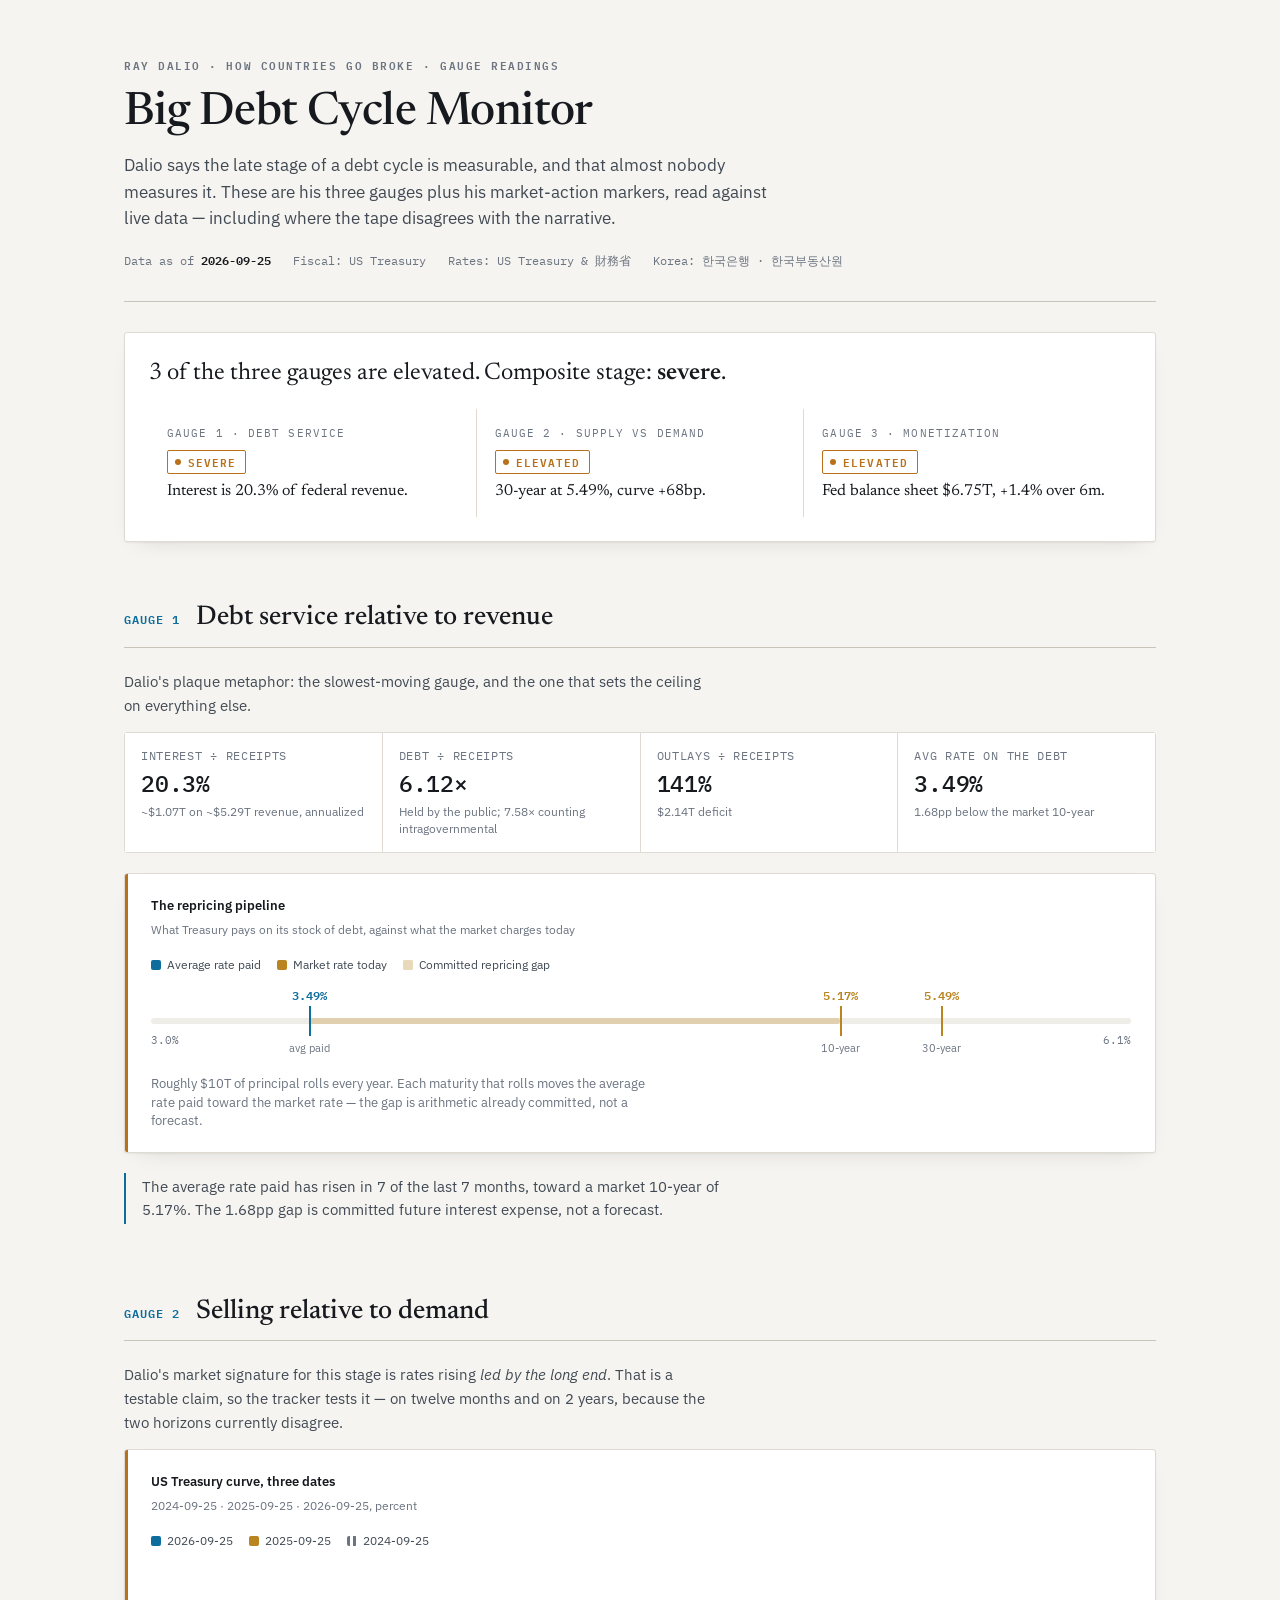
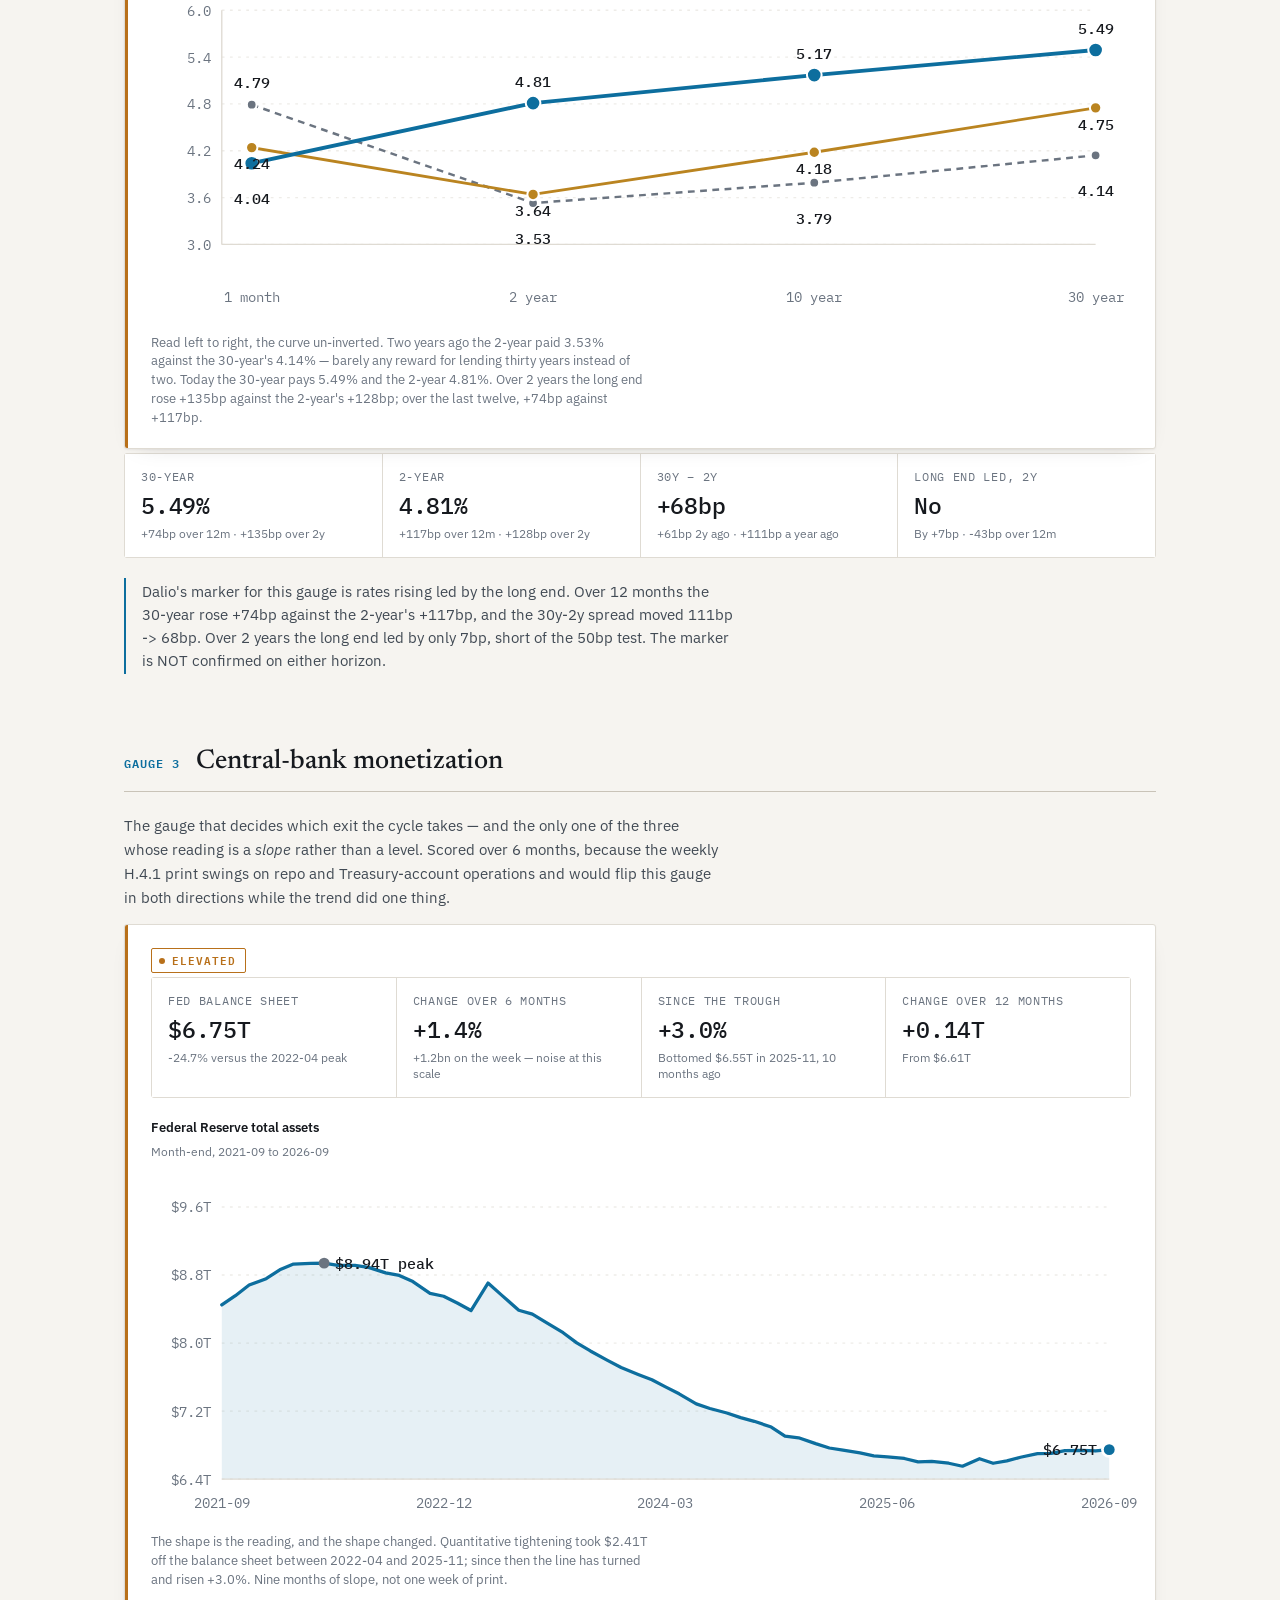
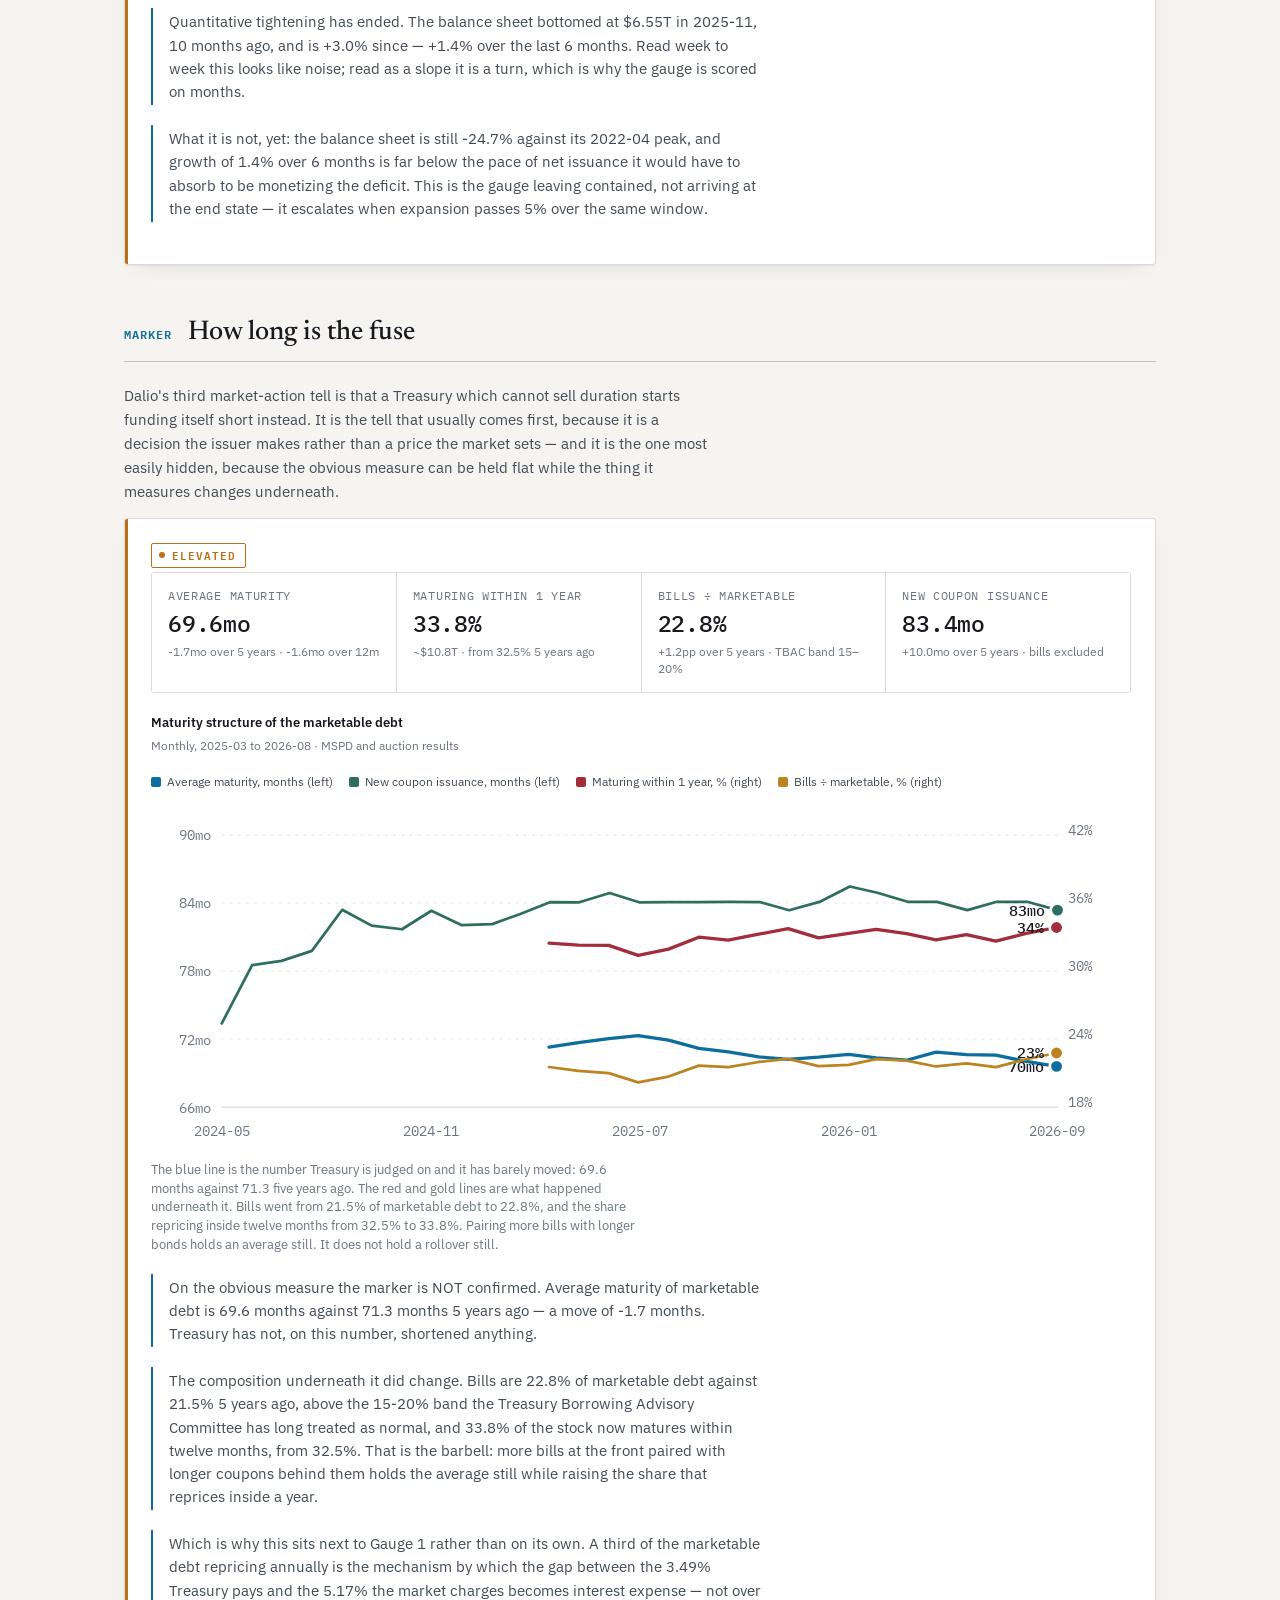
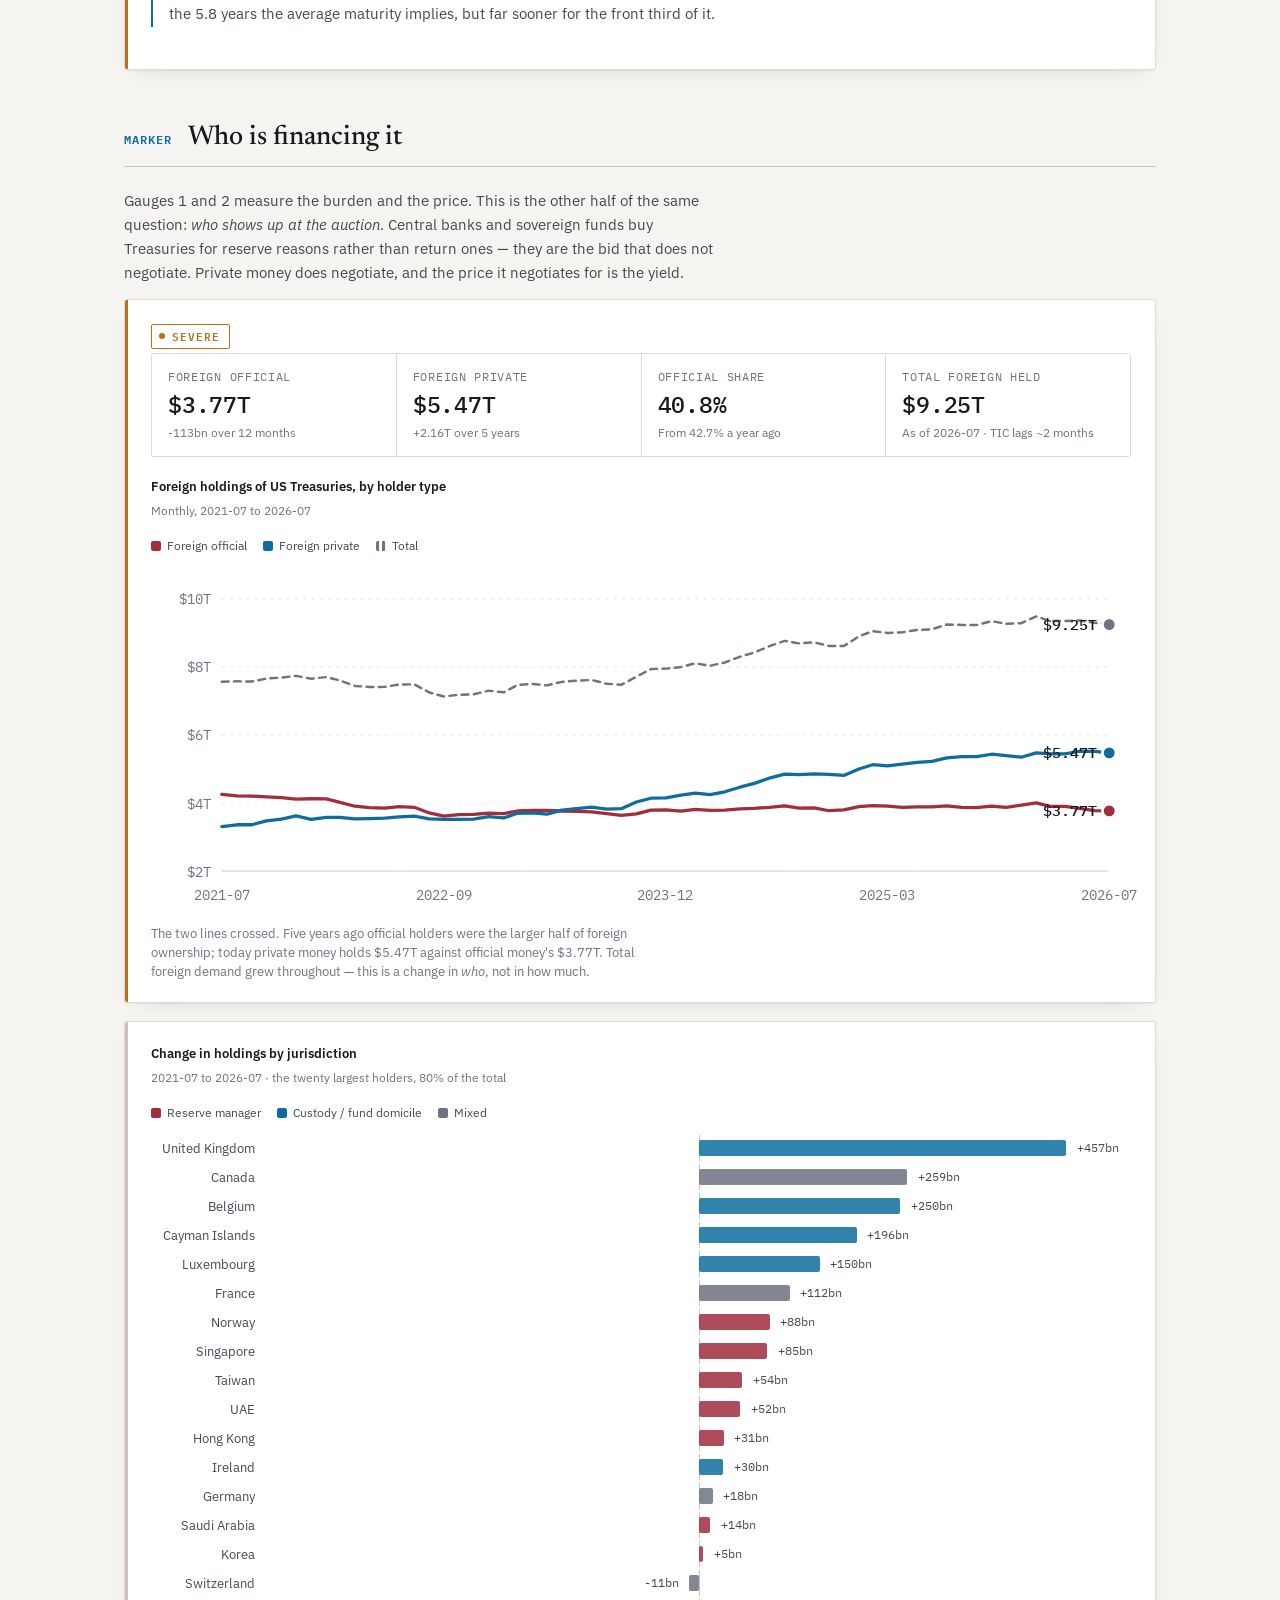
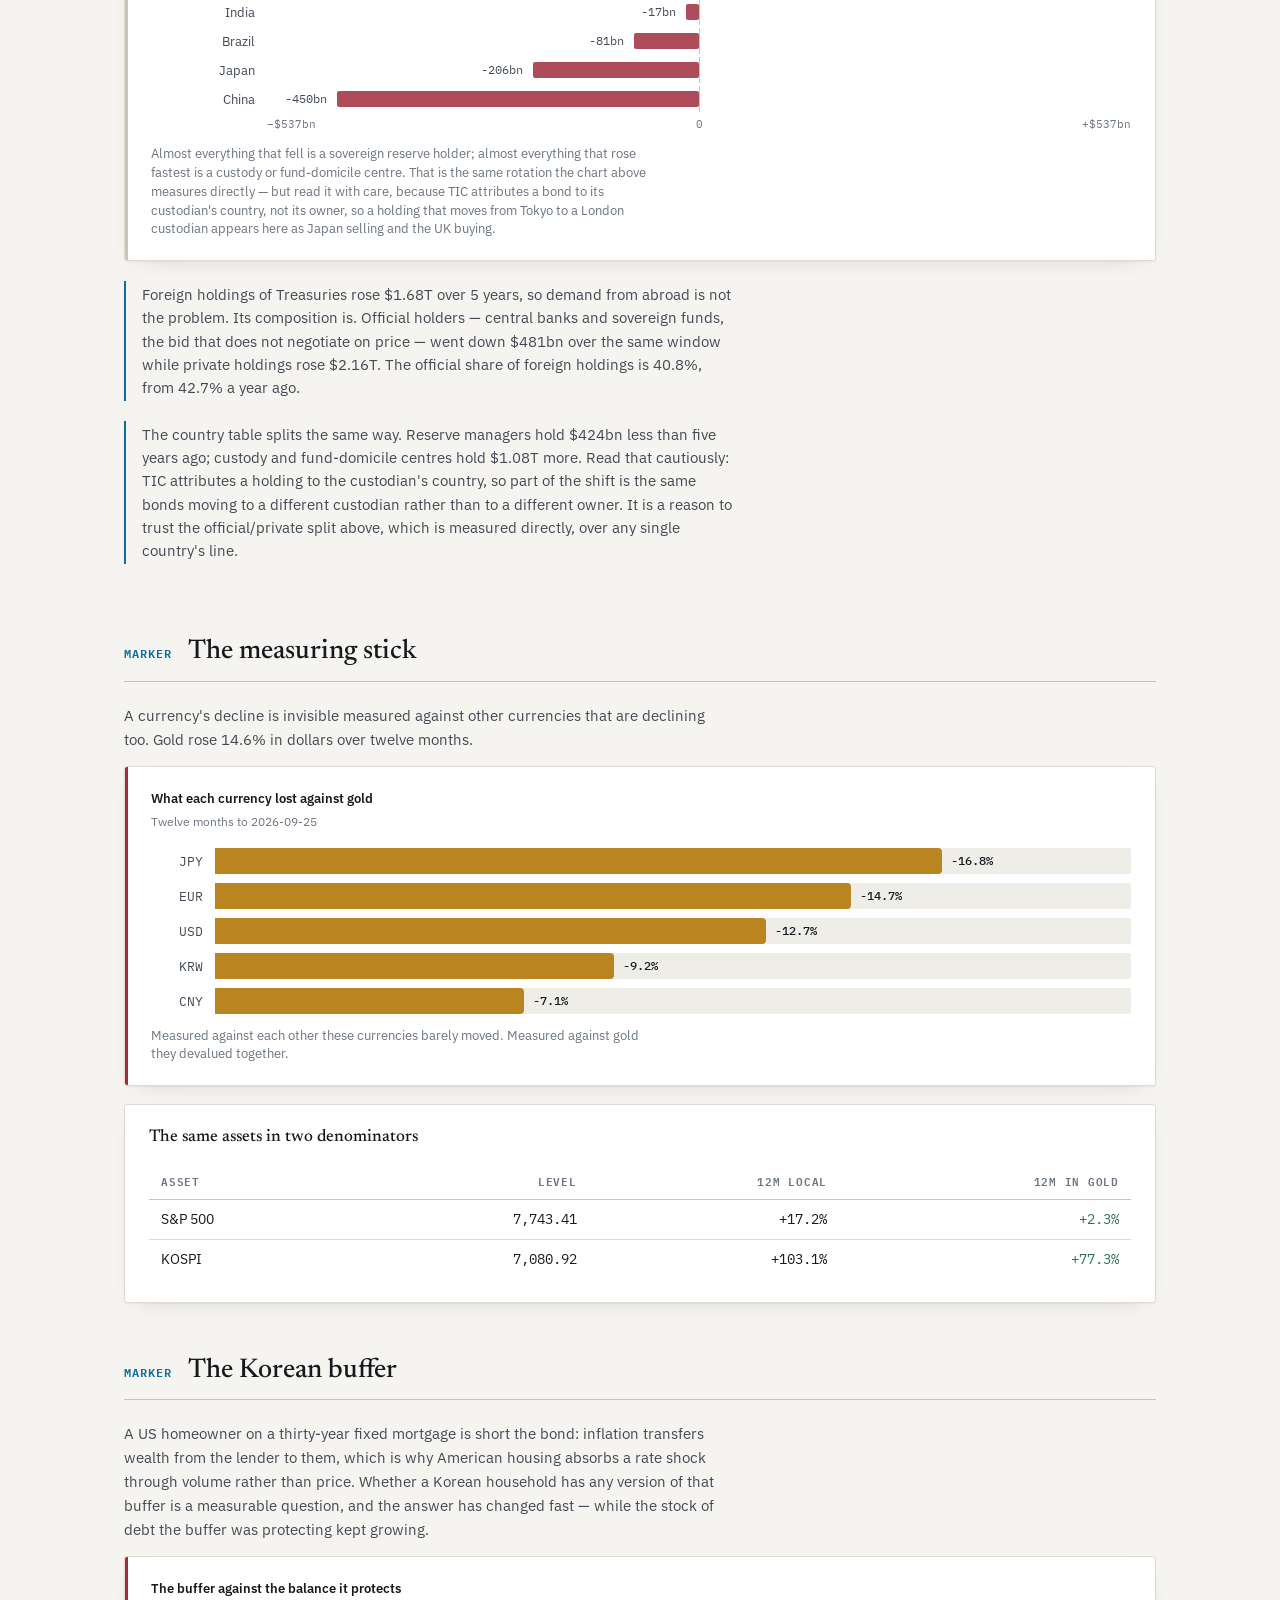
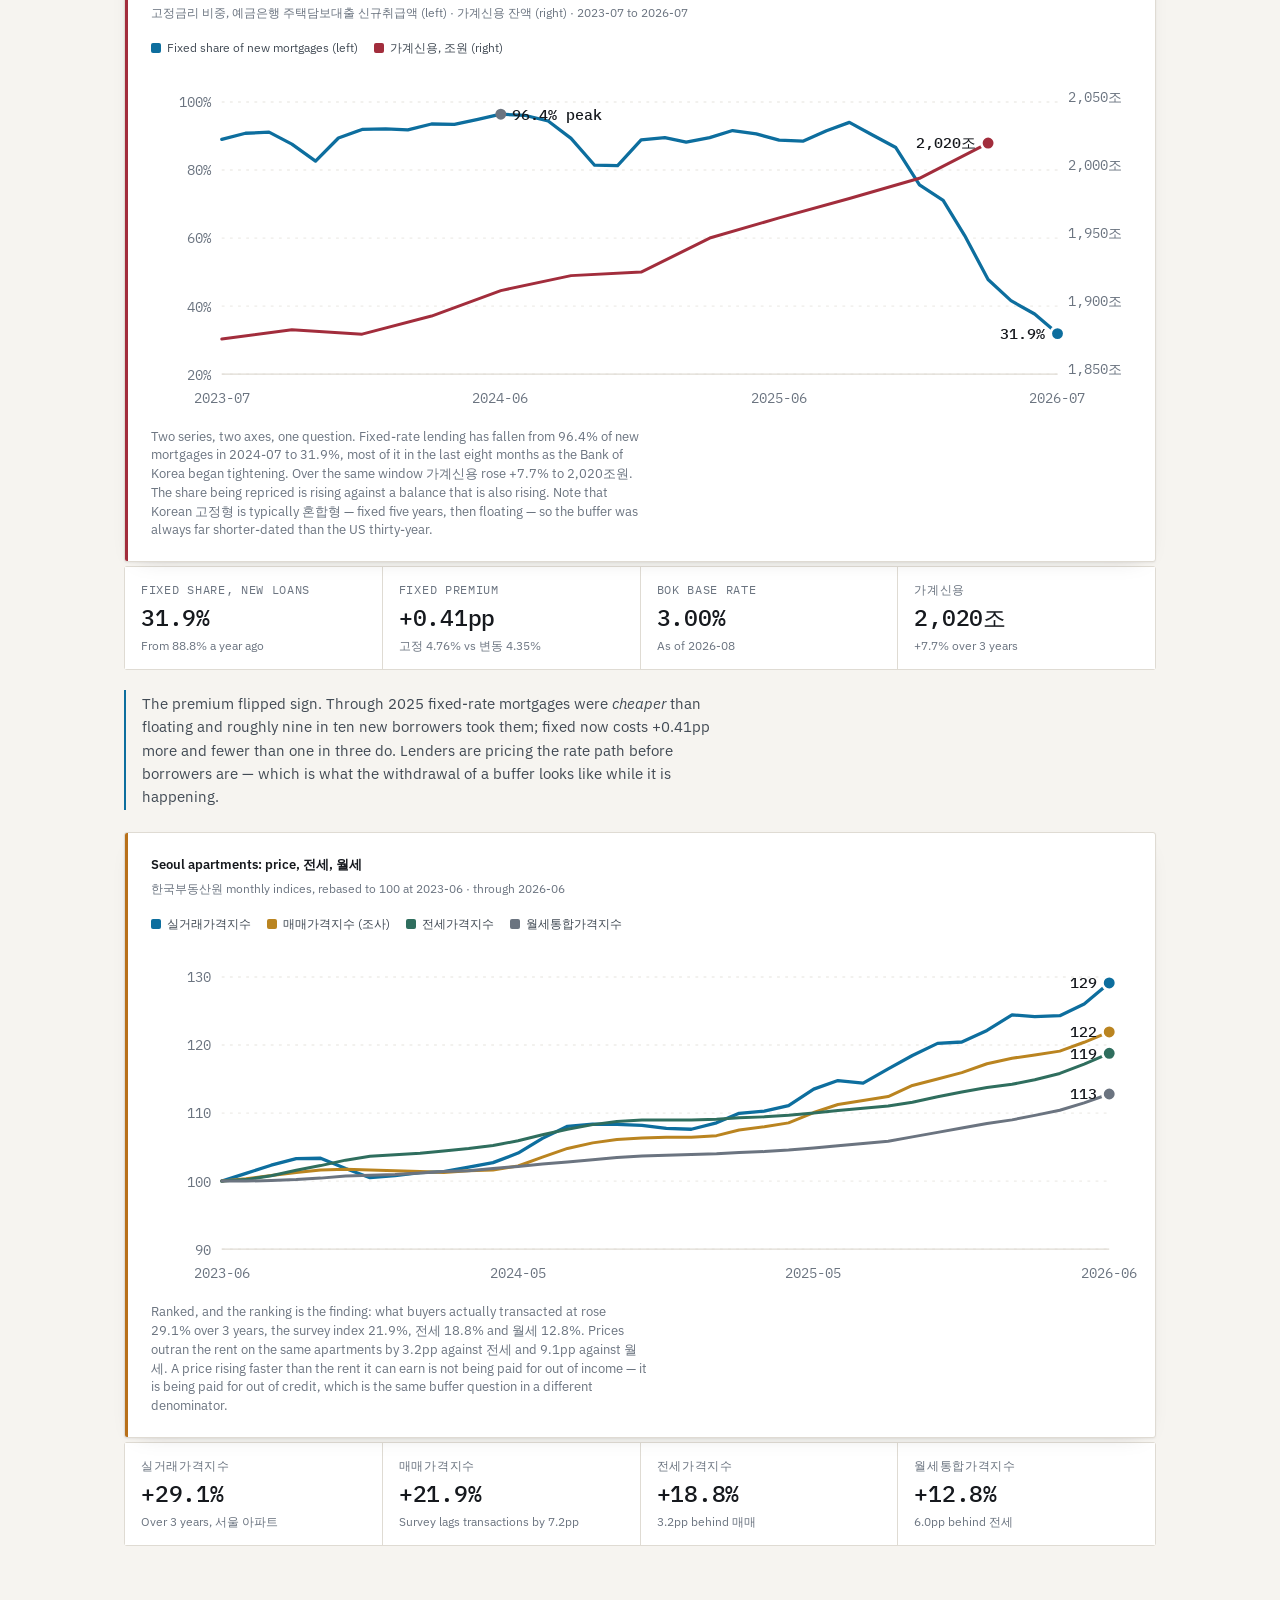
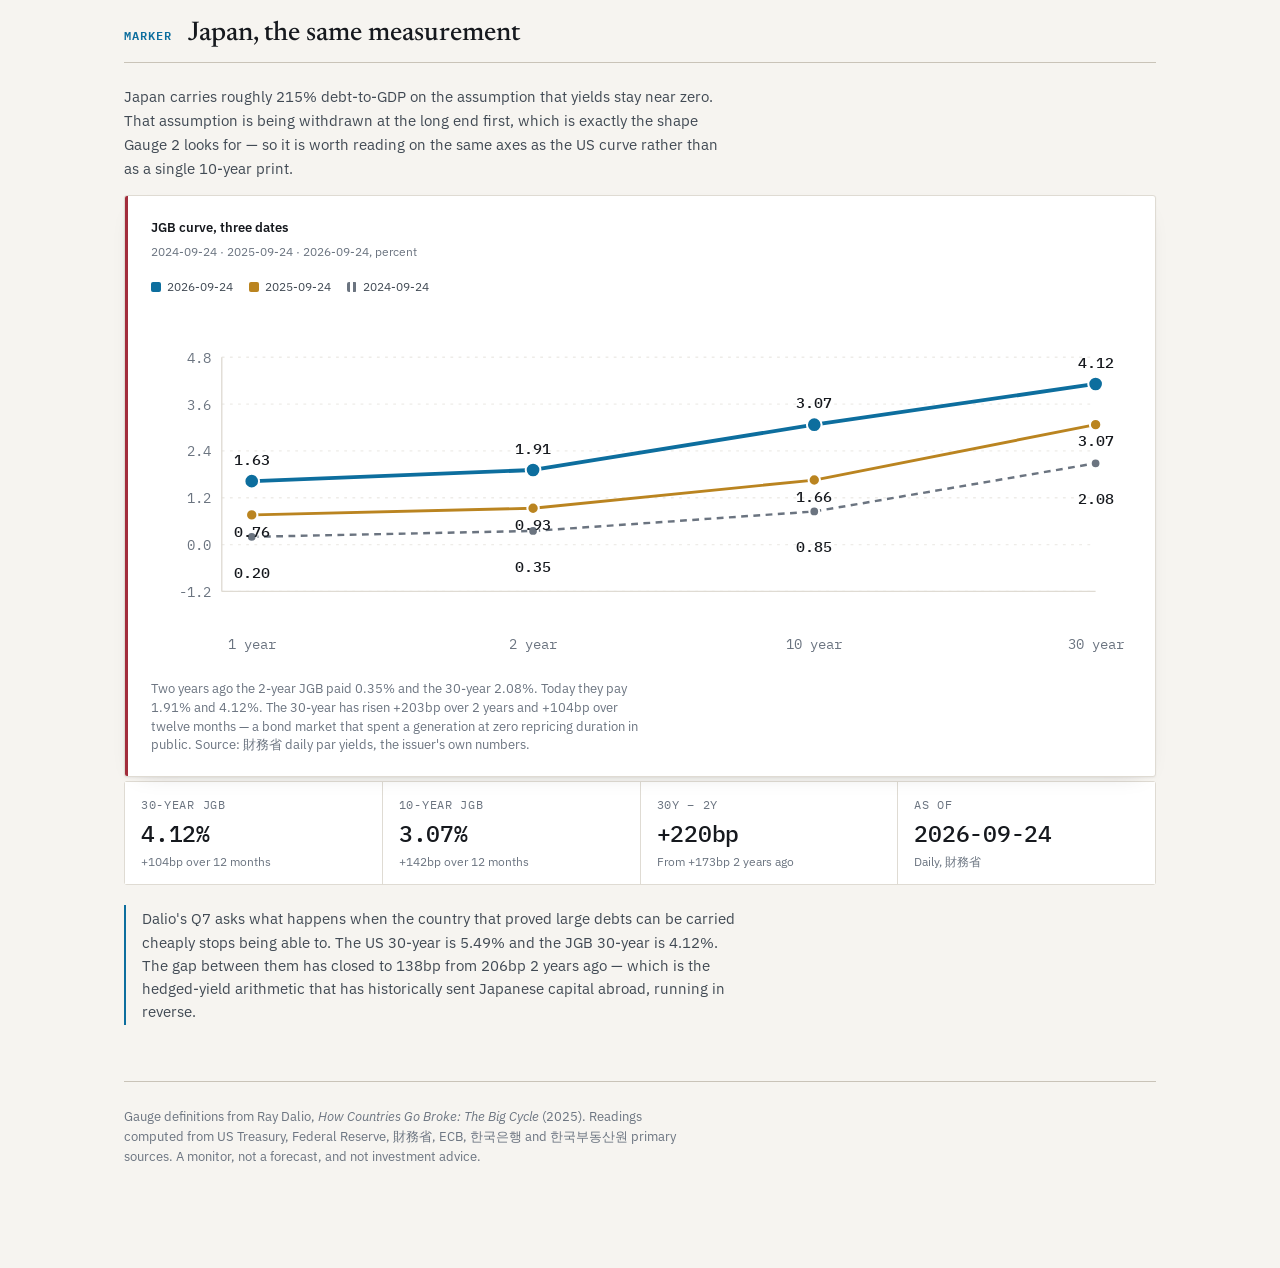
==== commit b0312d92: "Refresh monitor to 2026-09-25 STAGE: SEVERE  (3/3 gauges elevated+)" ====
--- a/docs/index.html
+++ b/docs/index.html
@@ -207,7 +207,7 @@
   almost nobody measures it. These are his three gauges plus his market-action
   markers, read against live data — including where the tape disagrees with the
   narrative.</p>
-  <div class="stamp"><span>Data as of <strong class="num">2026-09-18</strong></span>
+  <div class="stamp"><span>Data as of <strong class="num">2026-09-25</strong></span>
   <span>Fiscal: US Treasury</span><span>Rates: US Treasury &amp; 財務省</span>
   <span>Korea: 한국은행 · 한국부동산원</span></div>
 </header>
@@ -215,22 +215,22 @@
 <div class="readout">
   <p class="verdict">3 of the three gauges are elevated. Composite
   stage: <strong>severe</strong>.</p>
-  <div class="tiles"><div class="tile"><span class="g">Gauge 1 · Debt service</span><span class="pill warn">Severe</span><span class="n">Interest is 20.3% of federal revenue.</span></div><div class="tile"><span class="g">Gauge 2 · Supply vs demand</span><span class="pill warn">Elevated</span><span class="n">30-year at 5.34%, curve +58bp.</span></div><div class="tile"><span class="g">Gauge 3 · Monetization</span><span class="pill warn">Elevated</span><span class="n">Fed balance sheet $6.75T, +1.3% over 6m.</span></div></div>
+  <div class="tiles"><div class="tile"><span class="g">Gauge 1 · Debt service</span><span class="pill warn">Severe</span><span class="n">Interest is 20.3% of federal revenue.</span></div><div class="tile"><span class="g">Gauge 2 · Supply vs demand</span><span class="pill warn">Elevated</span><span class="n">30-year at 5.49%, curve +68bp.</span></div><div class="tile"><span class="g">Gauge 3 · Monetization</span><span class="pill warn">Elevated</span><span class="n">Fed balance sheet $6.75T, +1.4% over 6m.</span></div></div>
 </div>
 
 <section><div class="sechead"><span class="idx">GAUGE 1</span><h2>Debt service relative to revenue</h2></div>
   <p>Dalio's plaque metaphor: the slowest-moving gauge, and the one that sets the
   ceiling on everything else.</p>
-  <div class="metrics"><div class="metric"><span class="k">Interest ÷ receipts</span><span class="v">20.3%</span><span class=s>~$1.07T on ~$5.29T revenue, annualized</span></div><div class="metric"><span class="k">Debt ÷ receipts</span><span class="v">6.13×</span><span class=s>Held by the public; 7.58× counting intragovernmental</span></div><div class="metric"><span class="k">Outlays ÷ receipts</span><span class="v">141%</span><span class=s>$2.14T deficit</span></div><div class="metric"><span class="k">Avg rate on the debt</span><span class="v">3.49%</span><span class=s>1.52pp below the market 10-year</span></div></div>
+  <div class="metrics"><div class="metric"><span class="k">Interest ÷ receipts</span><span class="v">20.3%</span><span class=s>~$1.07T on ~$5.29T revenue, annualized</span></div><div class="metric"><span class="k">Debt ÷ receipts</span><span class="v">6.12×</span><span class=s>Held by the public; 7.58× counting intragovernmental</span></div><div class="metric"><span class="k">Outlays ÷ receipts</span><span class="v">141%</span><span class=s>$2.14T deficit</span></div><div class="metric"><span class="k">Avg rate on the debt</span><span class="v">3.49%</span><span class=s>1.68pp below the market 10-year</span></div></div>
   <div class="card striped s-warn">
     <figure><div class="charttitle">The repricing pipeline</div><div class="chartsub">What Treasury pays on its stock of debt, against what the market charges today</div>
     <div class="legend"><span><i style="background:var(--accent)"></i>Average rate paid</span><span><i style="background:var(--gold)"></i>Market rate today</span><span><i style="background:var(--gold); opacity:.3; box-shadow:inset 0 0 0 1px var(--gold)"></i>Committed repricing gap</span></div>
-    <div class="gapscale"><div class="gaptrack"></div><div class="gapfill" style="left:16.9%; width:51.5%"></div><div class="marker" style="left:16.9%; --mk:var(--accent)"><span>3.49%</span><small>avg paid</small></div><div class="marker" style="left:68.5%; --mk:var(--gold)"><span>5.01%</span><small>10-year</small></div><div class="marker" style="left:79.7%; --mk:var(--gold)"><span>5.34%</span><small>30-year</small></div><div class="scaleends"><span class="num">3.0%</span><span class="num">5.9%</span></div></div>
+    <div class="gapscale"><div class="gaptrack"></div><div class="gapfill" style="left:16.1%; width:54.2%"></div><div class="marker" style="left:16.1%; --mk:var(--accent)"><span>3.49%</span><small>avg paid</small></div><div class="marker" style="left:70.3%; --mk:var(--gold)"><span>5.17%</span><small>10-year</small></div><div class="marker" style="left:80.6%; --mk:var(--gold)"><span>5.49%</span><small>30-year</small></div><div class="scaleends"><span class="num">3.0%</span><span class="num">6.1%</span></div></div>
     <figcaption>Roughly $10T of principal rolls every year. Each maturity that rolls
     moves the average rate paid toward the market rate — the gap is arithmetic
     already committed, not a forecast.</figcaption></figure>
   </div>
-  <div class="note"><p>The average rate paid has risen in 7 of the last 7 months, toward a market 10-year of 5.01%. The 1.52pp gap is committed future interest expense, not a forecast.</p></div>
+  <div class="note"><p>The average rate paid has risen in 7 of the last 7 months, toward a market 10-year of 5.17%. The 1.68pp gap is committed future interest expense, not a forecast.</p></div>
 </section>
 
 <section><div class="sechead"><span class="idx">GAUGE 2</span><h2>Selling relative to demand</h2></div>
@@ -238,25 +238,25 @@
   end</em>. That is a testable claim, so the tracker tests it — on twelve months
   and on 2 years, because the two horizons currently disagree.</p>
   <div class="card striped s-warn">
-    <figure><div class="charttitle">US Treasury curve, three dates</div><div class="chartsub">2024-09-18 · 2025-09-18 · 2026-09-18, percent</div>
-    <div class="legend"><span><i style="background:var(--accent)"></i>2026-09-18</span><span><i style="background:var(--gold)"></i>2025-09-18</span><span><i style="background:repeating-linear-gradient(90deg,var(--muted) 0 3px,transparent 3px 6px)"></i>2024-09-18</span></div>
-    <div class="svgwrap"><svg viewBox="0 0 720 262" role="img" aria-label="US Treasury yield curve. 1 month 4.91 in 2024-09-18, 4.20 in 2025-09-18, 3.97 in 2026-09-18; 2 year 3.61 in 2024-09-18, 3.57 in 2025-09-18, 4.76 in 2026-09-18; 10 year 3.70 in 2024-09-18, 4.11 in 2025-09-18, 5.01 in 2026-09-18; 30 year 4.03 in 2024-09-18, 4.72 in 2025-09-18, 5.34 in 2026-09-18">
-<g class="axtext" text-anchor="end"><text x="44" y="210.0">3.0</text><text x="44" y="175.6">3.5</text><text x="44" y="141.2">4.0</text><text x="44" y="106.8">4.5</text><text x="44" y="72.4">5.0</text><text x="44" y="38.0">5.5</text></g><line class="ax" stroke-dasharray="2 4" opacity=".5" x1="52" y1="206.0" x2="694" y2="206.0"></line><line class="ax" stroke-dasharray="2 4" opacity=".5" x1="52" y1="171.6" x2="694" y2="171.6"></line><line class="ax" stroke-dasharray="2 4" opacity=".5" x1="52" y1="137.2" x2="694" y2="137.2"></line><line class="ax" stroke-dasharray="2 4" opacity=".5" x1="52" y1="102.8" x2="694" y2="102.8"></line><line class="ax" stroke-dasharray="2 4" opacity=".5" x1="52" y1="68.4" x2="694" y2="68.4"></line><line class="ax" stroke-dasharray="2 4" opacity=".5" x1="52" y1="34.0" x2="694" y2="34.0"></line>
+    <figure><div class="charttitle">US Treasury curve, three dates</div><div class="chartsub">2024-09-25 · 2025-09-25 · 2026-09-25, percent</div>
+    <div class="legend"><span><i style="background:var(--accent)"></i>2026-09-25</span><span><i style="background:var(--gold)"></i>2025-09-25</span><span><i style="background:repeating-linear-gradient(90deg,var(--muted) 0 3px,transparent 3px 6px)"></i>2024-09-25</span></div>
+    <div class="svgwrap"><svg viewBox="0 0 720 262" role="img" aria-label="US Treasury yield curve. 1 month 4.79 in 2024-09-25, 4.24 in 2025-09-25, 4.04 in 2026-09-25; 2 year 3.53 in 2024-09-25, 3.64 in 2025-09-25, 4.81 in 2026-09-25; 10 year 3.79 in 2024-09-25, 4.18 in 2025-09-25, 5.17 in 2026-09-25; 30 year 4.14 in 2024-09-25, 4.75 in 2025-09-25, 5.49 in 2026-09-25">
+<g class="axtext" text-anchor="end"><text x="44" y="210.0">3.0</text><text x="44" y="175.6">3.6</text><text x="44" y="141.2">4.2</text><text x="44" y="106.8">4.8</text><text x="44" y="72.4">5.4</text><text x="44" y="38.0">6.0</text></g><line class="ax" stroke-dasharray="2 4" opacity=".5" x1="52" y1="206.0" x2="694" y2="206.0"></line><line class="ax" stroke-dasharray="2 4" opacity=".5" x1="52" y1="171.6" x2="694" y2="171.6"></line><line class="ax" stroke-dasharray="2 4" opacity=".5" x1="52" y1="137.2" x2="694" y2="137.2"></line><line class="ax" stroke-dasharray="2 4" opacity=".5" x1="52" y1="102.8" x2="694" y2="102.8"></line><line class="ax" stroke-dasharray="2 4" opacity=".5" x1="52" y1="68.4" x2="694" y2="68.4"></line><line class="ax" stroke-dasharray="2 4" opacity=".5" x1="52" y1="34.0" x2="694" y2="34.0"></line>
 <line class="ax" x1="52" y1="206" x2="694" y2="206"></line>
 <line class="ax" x1="52" y1="34" x2="52" y2="206"></line>
-<polyline points="74.0,74.6 280.7,164.0 487.3,157.8 694.0,135.1" fill="none" stroke="var(--muted)" stroke-width="1.8" stroke-linejoin="round" stroke-dasharray="5 4"></polyline><g fill="var(--muted)" stroke="var(--surface)" stroke-width="1.5"><circle cx="74.0" cy="74.6" r="3.6"></circle><circle cx="280.7" cy="164.0" r="3.6"></circle><circle cx="487.3" cy="157.8" r="3.6"></circle><circle cx="694.0" cy="135.1" r="3.6"></circle></g><polyline points="74.0,123.4 280.7,166.8 487.3,129.6 694.0,87.7" fill="none" stroke="var(--gold)" stroke-width="2.1" stroke-linejoin="round"></polyline><g fill="var(--gold)" stroke="var(--surface)" stroke-width="1.5"><circle cx="74.0" cy="123.4" r="4.2"></circle><circle cx="280.7" cy="166.8" r="4.2"></circle><circle cx="487.3" cy="129.6" r="4.2"></circle><circle cx="694.0" cy="87.7" r="4.2"></circle></g><polyline points="74.0,139.3 280.7,84.9 487.3,67.7 694.0,45.0" fill="none" stroke="var(--accent)" stroke-width="2.8" stroke-linejoin="round"></polyline><g fill="var(--accent)" stroke="var(--surface)" stroke-width="1.5"><circle cx="74.0" cy="139.3" r="5.4"></circle><circle cx="280.7" cy="84.9" r="5.4"></circle><circle cx="487.3" cy="67.7" r="5.4"></circle><circle cx="694.0" cy="45.0" r="5.4"></circle></g><text class="dotlabel" fill="var(--muted)" text-anchor="middle" font-weight="400" x="74.0" y="62.6">4.91</text><text class="dotlabel" fill="var(--gold)" text-anchor="middle" font-weight="400" x="74.0" y="139.4">4.20</text><text class="dotlabel" fill="var(--accent)" text-anchor="middle" font-weight="600" x="74.0" y="169.3">3.97</text><text class="dotlabel" fill="var(--accent)" text-anchor="middle" font-weight="600" x="280.7" y="72.9">4.76</text><text class="dotlabel" fill="var(--muted)" text-anchor="middle" font-weight="400" x="280.7" y="180.0">3.61</text><text class="dotlabel" fill="var(--gold)" text-anchor="middle" font-weight="400" x="280.7" y="196.8">3.57</text><text class="dotlabel" fill="var(--accent)" text-anchor="middle" font-weight="600" x="487.3" y="55.7">5.01</text><text class="dotlabel" fill="var(--gold)" text-anchor="middle" font-weight="400" x="487.3" y="145.6">4.11</text><text class="dotlabel" fill="var(--muted)" text-anchor="middle" font-weight="400" x="487.3" y="187.8">3.70</text><text class="dotlabel" fill="var(--accent)" text-anchor="middle" font-weight="600" x="694.0" y="33.0">5.34</text><text class="dotlabel" fill="var(--gold)" text-anchor="middle" font-weight="400" x="694.0" y="103.7">4.72</text><text class="dotlabel" fill="var(--muted)" text-anchor="middle" font-weight="400" x="694.0" y="165.1">4.03</text>
+<polyline points="74.0,103.4 280.7,175.6 487.3,160.7 694.0,140.6" fill="none" stroke="var(--muted)" stroke-width="1.8" stroke-linejoin="round" stroke-dasharray="5 4"></polyline><g fill="var(--muted)" stroke="var(--surface)" stroke-width="1.5"><circle cx="74.0" cy="103.4" r="3.6"></circle><circle cx="280.7" cy="175.6" r="3.6"></circle><circle cx="487.3" cy="160.7" r="3.6"></circle><circle cx="694.0" cy="140.6" r="3.6"></circle></g><polyline points="74.0,134.9 280.7,169.3 487.3,138.3 694.0,105.7" fill="none" stroke="var(--gold)" stroke-width="2.1" stroke-linejoin="round"></polyline><g fill="var(--gold)" stroke="var(--surface)" stroke-width="1.5"><circle cx="74.0" cy="134.9" r="4.2"></circle><circle cx="280.7" cy="169.3" r="4.2"></circle><circle cx="487.3" cy="138.3" r="4.2"></circle><circle cx="694.0" cy="105.7" r="4.2"></circle></g><polyline points="74.0,146.4 280.7,102.2 487.3,81.6 694.0,63.2" fill="none" stroke="var(--accent)" stroke-width="2.8" stroke-linejoin="round"></polyline><g fill="var(--accent)" stroke="var(--surface)" stroke-width="1.5"><circle cx="74.0" cy="146.4" r="5.4"></circle><circle cx="280.7" cy="102.2" r="5.4"></circle><circle cx="487.3" cy="81.6" r="5.4"></circle><circle cx="694.0" cy="63.2" r="5.4"></circle></g><text class="dotlabel" fill="var(--muted)" text-anchor="middle" font-weight="400" x="74.0" y="91.4">4.79</text><text class="dotlabel" fill="var(--gold)" text-anchor="middle" font-weight="400" x="74.0" y="150.9">4.24</text><text class="dotlabel" fill="var(--accent)" text-anchor="middle" font-weight="600" x="74.0" y="176.4">4.04</text><text class="dotlabel" fill="var(--accent)" text-anchor="middle" font-weight="600" x="280.7" y="90.2">4.81</text><text class="dotlabel" fill="var(--gold)" text-anchor="middle" font-weight="400" x="280.7" y="185.3">3.64</text><text class="dotlabel" fill="var(--muted)" text-anchor="middle" font-weight="400" x="280.7" y="205.6">3.53</text><text class="dotlabel" fill="var(--accent)" text-anchor="middle" font-weight="600" x="487.3" y="69.6">5.17</text><text class="dotlabel" fill="var(--gold)" text-anchor="middle" font-weight="400" x="487.3" y="154.3">4.18</text><text class="dotlabel" fill="var(--muted)" text-anchor="middle" font-weight="400" x="487.3" y="190.7">3.79</text><text class="dotlabel" fill="var(--accent)" text-anchor="middle" font-weight="600" x="694.0" y="51.2">5.49</text><text class="dotlabel" fill="var(--gold)" text-anchor="middle" font-weight="400" x="694.0" y="121.7">4.75</text><text class="dotlabel" fill="var(--muted)" text-anchor="middle" font-weight="400" x="694.0" y="170.6">4.14</text>
 <g class="axtext" text-anchor="middle"><text x="74.0" y="248">1 month</text><text x="280.7" y="248">2 year</text><text x="487.3" y="248">10 year</text><text x="694.0" y="248">30 year</text></g>
 </svg></div>
     <figcaption>Read left to right, the curve un-inverted. Two years ago the
-    2-year paid 3.61% against the 30-year's 4.03% — barely any
+    2-year paid 3.53% against the 30-year's 4.14% — barely any
     reward for lending thirty years instead of two. Today the 30-year pays
-    5.34% and the 2-year 4.76%. Over 2 years the long end
-    rose +131bp against the 2-year's +115bp;
-    over the last twelve, +62bp against
-    +119bp.</figcaption></figure>
-  </div>
-  <div class="metrics"><div class="metric"><span class="k">30-year</span><span class="v">5.34%</span><span class=s>+62bp over 12m · +131bp over 2y</span></div><div class="metric"><span class="k">2-year</span><span class="v">4.76%</span><span class=s>+119bp over 12m · +115bp over 2y</span></div><div class="metric"><span class="k">30y − 2y</span><span class="v">+58bp</span><span class=s>+42bp 2y ago · +115bp a year ago</span></div><div class="metric"><span class="k">Long end led, 2y</span><span class="v">No</span><span class=s>By +16bp · -57bp over 12m</span></div></div>
-  <div class="note"><p>Dalio's marker for this gauge is rates rising led by the long end. Over 12 months the 30-year rose +62bp against the 2-year's +119bp, and the 30y-2y spread moved 115bp -&gt; 58bp. Over 2 years the long end led by only 16bp, short of the 50bp test. The marker is NOT confirmed on either horizon.</p></div>
+    5.49% and the 2-year 4.81%. Over 2 years the long end
+    rose +135bp against the 2-year's +128bp;
+    over the last twelve, +74bp against
+    +117bp.</figcaption></figure>
+  </div>
+  <div class="metrics"><div class="metric"><span class="k">30-year</span><span class="v">5.49%</span><span class=s>+74bp over 12m · +135bp over 2y</span></div><div class="metric"><span class="k">2-year</span><span class="v">4.81%</span><span class=s>+117bp over 12m · +128bp over 2y</span></div><div class="metric"><span class="k">30y − 2y</span><span class="v">+68bp</span><span class=s>+61bp 2y ago · +111bp a year ago</span></div><div class="metric"><span class="k">Long end led, 2y</span><span class="v">No</span><span class=s>By +7bp · -43bp over 12m</span></div></div>
+  <div class="note"><p>Dalio's marker for this gauge is rates rising led by the long end. Over 12 months the 30-year rose +74bp against the 2-year's +117bp, and the 30y-2y spread moved 111bp -&gt; 68bp. Over 2 years the long end led by only 7bp, short of the 50bp test. The marker is NOT confirmed on either horizon.</p></div>
 </section>
 
 <section><div class="sechead"><span class="idx">GAUGE 3</span><h2>Central-bank monetization</h2></div>
@@ -266,12 +266,12 @@
   Treasury-account operations and would flip this gauge in both directions while
   the trend did one thing.</p>
   <div class="card striped s-warn"><span class="pill warn">Elevated</span>
-  <div class="metrics"><div class="metric"><span class="k">Fed balance sheet</span><span class="v">$6.75T</span><span class=s>-24.7% versus the 2022-04 peak</span></div><div class="metric"><span class="k">Change over 6 months</span><span class="v">+1.3%</span><span class=s>+5.9bn on the week — noise at this scale</span></div><div class="metric"><span class="k">Since the trough</span><span class="v">+3.0%</span><span class=s>Bottomed $6.55T in 2025-11, 10 months ago</span></div><div class="metric"><span class="k">Change over 12 months</span><span class="v">+0.14T</span><span class=s>From $6.61T</span></div></div>
+  <div class="metrics"><div class="metric"><span class="k">Fed balance sheet</span><span class="v">$6.75T</span><span class=s>-24.7% versus the 2022-04 peak</span></div><div class="metric"><span class="k">Change over 6 months</span><span class="v">+1.4%</span><span class=s>+1.2bn on the week — noise at this scale</span></div><div class="metric"><span class="k">Since the trough</span><span class="v">+3.0%</span><span class=s>Bottomed $6.55T in 2025-11, 10 months ago</span></div><div class="metric"><span class="k">Change over 12 months</span><span class="v">+0.14T</span><span class=s>From $6.61T</span></div></div>
     <figure><div class="charttitle">Federal Reserve total assets</div><div class="chartsub">Month-end, 2021-09 to 2026-09</div>
-    <div class="svgwrap"><svg viewBox="0 0 720 252" role="img" aria-label="Federal Reserve total assets, month-end, 2021-09-29 to 2026-09-16: peak $8.97T in 2022-04-13, latest $6.75T">
+    <div class="svgwrap"><svg viewBox="0 0 720 252" role="img" aria-label="Federal Reserve total assets, month-end, 2021-09-29 to 2026-09-23: peak $8.97T in 2022-04-13, latest $6.75T">
 <g class="axtext" text-anchor="end"><text x="44" y="226.0">$6.4T</text><text x="44" y="176.0">$7.2T</text><text x="44" y="126.0">$8.0T</text><text x="44" y="76.0">$8.8T</text><text x="44" y="26.0">$9.6T</text></g>
 <g class="axtext" text-anchor="start"></g><line class="ax" stroke-dasharray="2 4" opacity=".5" x1="52" y1="222.0" x2="704" y2="222.0"></line><line class="ax" stroke-dasharray="2 4" opacity=".5" x1="52" y1="172.0" x2="704" y2="172.0"></line><line class="ax" stroke-dasharray="2 4" opacity=".5" x1="52" y1="122.0" x2="704" y2="122.0"></line><line class="ax" stroke-dasharray="2 4" opacity=".5" x1="52" y1="72.0" x2="704" y2="72.0"></line><line class="ax" stroke-dasharray="2 4" opacity=".5" x1="52" y1="22.0" x2="704" y2="22.0"></line>
-<polygon points="52.0,222 52.0,94.0 62.1,87.2 72.1,79.4 84.7,74.7 94.8,68.2 104.9,64.0 117.5,63.4 127.5,63.3 137.6,64.9 150.2,64.9 160.2,66.4 172.8,70.4 182.9,72.3 193.0,76.8 205.6,85.5 215.6,87.6 225.7,92.6 235.8,98.1 248.4,77.9 258.4,86.8 271.0,97.9 281.1,100.7 291.2,106.8 303.7,114.4 313.8,121.9 323.9,127.8 336.5,134.7 346.5,140.0 359.1,145.1 369.2,149.0 379.3,154.2 389.3,159.3 401.9,166.7 412.0,170.1 424.6,173.4 434.6,176.8 444.7,179.5 457.3,183.7 467.4,190.4 477.4,191.6 490.0,195.9 500.1,199.1 510.2,200.7 522.7,202.7 532.8,204.9 542.9,205.6 555.5,206.8 565.5,209.3 575.6,209.0 588.2,210.3 598.3,212.5 610.9,207.0 620.9,210.3 631.0,208.6 641.1,205.9 653.7,203.3 663.7,203.0 673.8,201.0 686.4,200.9 696.4,201.3 704.0,200.3 704.0,222" fill="var(--accent)" opacity=".10"></polygon><polyline points="52.0,94.0 62.1,87.2 72.1,79.4 84.7,74.7 94.8,68.2 104.9,64.0 117.5,63.4 127.5,63.3 137.6,64.9 150.2,64.9 160.2,66.4 172.8,70.4 182.9,72.3 193.0,76.8 205.6,85.5 215.6,87.6 225.7,92.6 235.8,98.1 248.4,77.9 258.4,86.8 271.0,97.9 281.1,100.7 291.2,106.8 303.7,114.4 313.8,121.9 323.9,127.8 336.5,134.7 346.5,140.0 359.1,145.1 369.2,149.0 379.3,154.2 389.3,159.3 401.9,166.7 412.0,170.1 424.6,173.4 434.6,176.8 444.7,179.5 457.3,183.7 467.4,190.4 477.4,191.6 490.0,195.9 500.1,199.1 510.2,200.7 522.7,202.7 532.8,204.9 542.9,205.6 555.5,206.8 565.5,209.3 575.6,209.0 588.2,210.3 598.3,212.5 610.9,207.0 620.9,210.3 631.0,208.6 641.1,205.9 653.7,203.3 663.7,203.0 673.8,201.0 686.4,200.9 696.4,201.3 704.0,200.3" fill="none" stroke="var(--accent)" stroke-width="2.4" stroke-linejoin="round" stroke-linecap="round"></polyline><circle cx="127.5" cy="63.3" r="4" fill="var(--muted)"></circle><text class="dotlabel" fill="var(--muted)" text-anchor="start" x="135.5" y="67.3">$8.94T peak</text><circle cx="704.0" cy="200.3" r="5" fill="var(--accent)" stroke="var(--surface)" stroke-width="2"></circle><text class="dotlabel" fill="var(--accent)" text-anchor="end" x="695.0" y="204.3">$6.75T</text>
+<polygon points="52.0,222 52.0,94.0 62.0,87.2 72.1,79.4 84.6,74.7 94.6,68.2 104.7,64.0 117.2,63.4 127.2,63.3 137.3,64.9 149.8,64.9 159.8,66.4 172.4,70.4 182.4,72.3 192.4,76.8 205.0,85.5 215.0,87.6 225.0,92.6 235.1,98.1 247.6,77.9 257.6,86.8 270.2,97.9 280.2,100.7 290.2,106.8 302.8,114.4 312.8,121.9 322.8,127.8 335.4,134.7 345.4,140.0 357.9,145.1 368.0,149.0 378.0,154.2 388.0,159.3 400.6,166.7 410.6,170.1 423.1,173.4 433.2,176.8 443.2,179.5 455.7,183.7 465.8,190.4 475.8,191.6 488.3,195.9 498.4,199.1 508.4,200.7 520.9,202.7 531.0,204.9 541.0,205.6 553.5,206.8 563.6,209.3 573.6,209.0 586.1,210.3 596.2,212.5 608.7,207.0 618.7,210.3 628.8,208.6 638.8,205.9 651.3,203.3 661.4,203.0 671.4,201.0 683.9,200.9 694.0,201.3 704.0,200.3 704.0,222" fill="var(--accent)" opacity=".10"></polygon><polyline points="52.0,94.0 62.0,87.2 72.1,79.4 84.6,74.7 94.6,68.2 104.7,64.0 117.2,63.4 127.2,63.3 137.3,64.9 149.8,64.9 159.8,66.4 172.4,70.4 182.4,72.3 192.4,76.8 205.0,85.5 215.0,87.6 225.0,92.6 235.1,98.1 247.6,77.9 257.6,86.8 270.2,97.9 280.2,100.7 290.2,106.8 302.8,114.4 312.8,121.9 322.8,127.8 335.4,134.7 345.4,140.0 357.9,145.1 368.0,149.0 378.0,154.2 388.0,159.3 400.6,166.7 410.6,170.1 423.1,173.4 433.2,176.8 443.2,179.5 455.7,183.7 465.8,190.4 475.8,191.6 488.3,195.9 498.4,199.1 508.4,200.7 520.9,202.7 531.0,204.9 541.0,205.6 553.5,206.8 563.6,209.3 573.6,209.0 586.1,210.3 596.2,212.5 608.7,207.0 618.7,210.3 628.8,208.6 638.8,205.9 651.3,203.3 661.4,203.0 671.4,201.0 683.9,200.9 694.0,201.3 704.0,200.3" fill="none" stroke="var(--accent)" stroke-width="2.4" stroke-linejoin="round" stroke-linecap="round"></polyline><circle cx="127.2" cy="63.3" r="4" fill="var(--muted)"></circle><text class="dotlabel" fill="var(--muted)" text-anchor="start" x="135.2" y="67.3">$8.94T peak</text><circle cx="704.0" cy="200.3" r="5" fill="var(--accent)" stroke="var(--surface)" stroke-width="2"></circle><text class="dotlabel" fill="var(--accent)" text-anchor="end" x="695.0" y="204.3">$6.75T</text>
 <line class="ax" x1="52" y1="222" x2="704" y2="222"></line>
 <g class="axtext" text-anchor="middle"><text x="52.0" y="243">2021-09</text><text x="215.0" y="243">2022-12</text><text x="378.0" y="243">2024-03</text><text x="541.0" y="243">2025-06</text><text x="704.0" y="243">2026-09</text></g>
 </svg></div>
@@ -280,7 +280,7 @@
     sheet between 2022-04 and 2025-11; since then the
     line has turned and risen +3.0%. Nine months of slope,
     not one week of print.</figcaption></figure>
-  <div class="note"><p>Quantitative tightening has ended. The balance sheet bottomed at $6.55T in 2025-11, 10 months ago, and is +3.0% since — +1.3% over the last 6 months. Read week to week this looks like noise; read as a slope it is a turn, which is why the gauge is scored on months.</p></div><div class="note"><p>What it is not, yet: the balance sheet is still -24.7% against its 2022-04 peak, and growth of 1.3% over 6 months is far below the pace of net issuance it would have to absorb to be monetizing the deficit. This is the gauge leaving contained, not arriving at the end state — it escalates when expansion passes 5% over the same window.</p></div>
+  <div class="note"><p>Quantitative tightening has ended. The balance sheet bottomed at $6.55T in 2025-11, 10 months ago, and is +3.0% since — +1.4% over the last 6 months. Read week to week this looks like noise; read as a slope it is a turn, which is why the gauge is scored on months.</p></div><div class="note"><p>What it is not, yet: the balance sheet is still -24.7% against its 2022-04 peak, and growth of 1.4% over 6 months is far below the pace of net issuance it would have to absorb to be monetizing the deficit. This is the gauge leaving contained, not arriving at the end state — it escalates when expansion passes 5% over the same window.</p></div>
   </div>
 </section>
 
@@ -310,7 +310,7 @@
     from 32.5% to
     33.8%. Pairing more bills with longer bonds holds an
     average still. It does not hold a rollover still.</figcaption></figure>
-  <div class="note"><p>On the obvious measure the marker is NOT confirmed. Average maturity of marketable debt is 69.6 months against 71.3 months 5 years ago — a move of -1.7 months. Treasury has not, on this number, shortened anything.</p></div><div class="note"><p>The composition underneath it did change. Bills are 22.8% of marketable debt against 21.5% 5 years ago, above the 15-20% band the Treasury Borrowing Advisory Committee has long treated as normal, and 33.8% of the stock now matures within twelve months, from 32.5%. That is the barbell: more bills at the front paired with longer coupons behind them holds the average still while raising the share that reprices inside a year.</p></div><div class="note"><p>Which is why this sits next to Gauge 1 rather than on its own. A third of the marketable debt repricing annually is the mechanism by which the gap between the 3.49% Treasury pays and the 5.01% the market charges becomes interest expense — not over the 5.8 years the average maturity implies, but far sooner for the front third of it.</p></div>
+  <div class="note"><p>On the obvious measure the marker is NOT confirmed. Average maturity of marketable debt is 69.6 months against 71.3 months 5 years ago — a move of -1.7 months. Treasury has not, on this number, shortened anything.</p></div><div class="note"><p>The composition underneath it did change. Bills are 22.8% of marketable debt against 21.5% 5 years ago, above the 15-20% band the Treasury Borrowing Advisory Committee has long treated as normal, and 33.8% of the stock now matures within twelve months, from 32.5%. That is the barbell: more bills at the front paired with longer coupons behind them holds the average still while raising the share that reprices inside a year.</p></div><div class="note"><p>Which is why this sits next to Gauge 1 rather than on its own. A third of the marketable debt repricing annually is the mechanism by which the gap between the 3.49% Treasury pays and the 5.17% the market charges becomes interest expense — not over the 5.8 years the average maturity implies, but far sooner for the front third of it.</p></div>
   </div>
 </section>
 
@@ -354,17 +354,17 @@
 
 <section><div class="sechead"><span class="idx">MARKER</span><h2>The measuring stick</h2></div>
   <p>A currency's decline is invisible measured against other currencies that are
-  declining too. Gold rose 20.3% in dollars over twelve months.</p>
+  declining too. Gold rose 14.6% in dollars over twelve months.</p>
   <div class="card striped s-crit">
-    <figure><div class="charttitle">What each currency lost against gold</div><div class="chartsub">Twelve months to 2026-09-18</div>
-    <div class="bars"><div class="barrow"><span class="lbl">JPY</span><div class="bartrack"><div class="barfill" style="width:79.4%"></div><div class="barval" style="left:79.4%">-21.6%</div></div></div><div class="barrow"><span class="lbl">EUR</span><div class="bartrack"><div class="barfill" style="width:70.7%"></div><div class="barval" style="left:70.7%">-19.2%</div></div></div><div class="barrow"><span class="lbl">USD</span><div class="bartrack"><div class="barfill" style="width:62.0%"></div><div class="barval" style="left:62.0%">-16.9%</div></div></div><div class="barrow"><span class="lbl">KRW</span><div class="bartrack"><div class="barfill" style="width:61.6%"></div><div class="barval" style="left:61.6%">-16.8%</div></div></div><div class="barrow"><span class="lbl">CNY</span><div class="bartrack"><div class="barfill" style="width:42.6%"></div><div class="barval" style="left:42.6%">-11.6%</div></div></div></div>
+    <figure><div class="charttitle">What each currency lost against gold</div><div class="chartsub">Twelve months to 2026-09-25</div>
+    <div class="bars"><div class="barrow"><span class="lbl">JPY</span><div class="bartrack"><div class="barfill" style="width:79.4%"></div><div class="barval" style="left:79.4%">-16.8%</div></div></div><div class="barrow"><span class="lbl">EUR</span><div class="bartrack"><div class="barfill" style="width:69.4%"></div><div class="barval" style="left:69.4%">-14.7%</div></div></div><div class="barrow"><span class="lbl">USD</span><div class="bartrack"><div class="barfill" style="width:60.2%"></div><div class="barval" style="left:60.2%">-12.7%</div></div></div><div class="barrow"><span class="lbl">KRW</span><div class="bartrack"><div class="barfill" style="width:43.6%"></div><div class="barval" style="left:43.6%">-9.2%</div></div></div><div class="barrow"><span class="lbl">CNY</span><div class="bartrack"><div class="barfill" style="width:33.7%"></div><div class="barval" style="left:33.7%">-7.1%</div></div></div></div>
     <figcaption>Measured against each other these currencies barely moved.
     Measured against gold they devalued together.</figcaption></figure>
   </div>
   <div class="card" style="margin-top:18px"><h3 style="margin-bottom:14px">The same assets in two denominators</h3>
   <div class="scroller"><table class="data"><thead><tr><th>Asset</th><th>Level</th>
   <th>12m local</th><th>12m in gold</th></tr></thead><tbody>
-  <tr><td>S&P 500</td><td class="n">7,650.50</td><td class="n">+15.4%</td><td class="n" style="color:var(--crit)">-4.1%</td></tr><tr><td>KOSPI</td><td class="n">6,894.23</td><td class="n">+99.2%</td><td class="n" style="color:var(--ok)">+65.6%</td></tr>
+  <tr><td>S&P 500</td><td class="n">7,743.41</td><td class="n">+17.2%</td><td class="n" style="color:var(--ok)">+2.3%</td></tr><tr><td>KOSPI</td><td class="n">7,080.92</td><td class="n">+103.1%</td><td class="n" style="color:var(--ok)">+77.3%</td></tr>
   </tbody></table></div></div>
 </section>
 
@@ -433,29 +433,29 @@
   the shape Gauge 2 looks for — so it is worth reading on the same axes as the US
   curve rather than as a single 10-year print.</p>
   <div class="card striped s-crit">
-    <figure><div class="charttitle">JGB curve, three dates</div><div class="chartsub">2024-09-17 · 2025-09-17 · 2026-09-17, percent</div>
-    <div class="legend"><span><i style="background:var(--accent)"></i>2026-09-17</span><span><i style="background:var(--gold)"></i>2025-09-17</span><span><i style="background:repeating-linear-gradient(90deg,var(--muted) 0 3px,transparent 3px 6px)"></i>2024-09-17</span></div>
-    <div class="svgwrap"><svg viewBox="0 0 720 262" role="img" aria-label="Japanese government bond yield curve. 1 year 0.24 in 2024-09-17, 0.71 in 2025-09-17, 1.58 in 2026-09-17; 2 year 0.39 in 2024-09-17, 0.88 in 2025-09-17, 1.87 in 2026-09-17; 10 year 0.86 in 2024-09-17, 1.61 in 2025-09-17, 2.99 in 2026-09-17; 30 year 2.02 in 2024-09-17, 3.11 in 2025-09-17, 4.05 in 2026-09-17">
-<g class="axtext" text-anchor="end"><text x="44" y="210.0">0.0</text><text x="44" y="175.6">1.0</text><text x="44" y="141.2">2.0</text><text x="44" y="106.8">3.0</text><text x="44" y="72.4">4.0</text><text x="44" y="38.0">5.0</text></g><line class="ax" stroke-dasharray="2 4" opacity=".5" x1="52" y1="206.0" x2="694" y2="206.0"></line><line class="ax" stroke-dasharray="2 4" opacity=".5" x1="52" y1="171.6" x2="694" y2="171.6"></line><line class="ax" stroke-dasharray="2 4" opacity=".5" x1="52" y1="137.2" x2="694" y2="137.2"></line><line class="ax" stroke-dasharray="2 4" opacity=".5" x1="52" y1="102.8" x2="694" y2="102.8"></line><line class="ax" stroke-dasharray="2 4" opacity=".5" x1="52" y1="68.4" x2="694" y2="68.4"></line><line class="ax" stroke-dasharray="2 4" opacity=".5" x1="52" y1="34.0" x2="694" y2="34.0"></line>
+    <figure><div class="charttitle">JGB curve, three dates</div><div class="chartsub">2024-09-24 · 2025-09-24 · 2026-09-24, percent</div>
+    <div class="legend"><span><i style="background:var(--accent)"></i>2026-09-24</span><span><i style="background:var(--gold)"></i>2025-09-24</span><span><i style="background:repeating-linear-gradient(90deg,var(--muted) 0 3px,transparent 3px 6px)"></i>2024-09-24</span></div>
+    <div class="svgwrap"><svg viewBox="0 0 720 262" role="img" aria-label="Japanese government bond yield curve. 1 year 0.20 in 2024-09-24, 0.76 in 2025-09-24, 1.63 in 2026-09-24; 2 year 0.35 in 2024-09-24, 0.93 in 2025-09-24, 1.91 in 2026-09-24; 10 year 0.85 in 2024-09-24, 1.66 in 2025-09-24, 3.07 in 2026-09-24; 30 year 2.08 in 2024-09-24, 3.07 in 2025-09-24, 4.12 in 2026-09-24">
+<g class="axtext" text-anchor="end"><text x="44" y="210.0">-1.2</text><text x="44" y="175.6">0.0</text><text x="44" y="141.2">1.2</text><text x="44" y="106.8">2.4</text><text x="44" y="72.4">3.6</text><text x="44" y="38.0">4.8</text></g><line class="ax" stroke-dasharray="2 4" opacity=".5" x1="52" y1="206.0" x2="694" y2="206.0"></line><line class="ax" stroke-dasharray="2 4" opacity=".5" x1="52" y1="171.6" x2="694" y2="171.6"></line><line class="ax" stroke-dasharray="2 4" opacity=".5" x1="52" y1="137.2" x2="694" y2="137.2"></line><line class="ax" stroke-dasharray="2 4" opacity=".5" x1="52" y1="102.8" x2="694" y2="102.8"></line><line class="ax" stroke-dasharray="2 4" opacity=".5" x1="52" y1="68.4" x2="694" y2="68.4"></line><line class="ax" stroke-dasharray="2 4" opacity=".5" x1="52" y1="34.0" x2="694" y2="34.0"></line>
 <line class="ax" x1="52" y1="206" x2="694" y2="206"></line>
 <line class="ax" x1="52" y1="34" x2="52" y2="206"></line>
-<polyline points="74.0,197.7 280.7,192.7 487.3,176.3 694.0,136.5" fill="none" stroke="var(--muted)" stroke-width="1.8" stroke-linejoin="round" stroke-dasharray="5 4"></polyline><g fill="var(--muted)" stroke="var(--surface)" stroke-width="1.5"><circle cx="74.0" cy="197.7" r="3.6"></circle><circle cx="280.7" cy="192.7" r="3.6"></circle><circle cx="487.3" cy="176.3" r="3.6"></circle><circle cx="694.0" cy="136.5" r="3.6"></circle></g><polyline points="74.0,181.7 280.7,175.6 487.3,150.6 694.0,99.1" fill="none" stroke="var(--gold)" stroke-width="2.1" stroke-linejoin="round"></polyline><g fill="var(--gold)" stroke="var(--surface)" stroke-width="1.5"><circle cx="74.0" cy="181.7" r="4.2"></circle><circle cx="280.7" cy="175.6" r="4.2"></circle><circle cx="487.3" cy="150.6" r="4.2"></circle><circle cx="694.0" cy="99.1" r="4.2"></circle></g><polyline points="74.0,151.6 280.7,141.7 487.3,103.0 694.0,66.8" fill="none" stroke="var(--accent)" stroke-width="2.8" stroke-linejoin="round"></polyline><g fill="var(--accent)" stroke="var(--surface)" stroke-width="1.5"><circle cx="74.0" cy="151.6" r="5.4"></circle><circle cx="280.7" cy="141.7" r="5.4"></circle><circle cx="487.3" cy="103.0" r="5.4"></circle><circle cx="694.0" cy="66.8" r="5.4"></circle></g><text class="dotlabel" fill="var(--accent)" text-anchor="middle" font-weight="600" x="74.0" y="139.6">1.58</text><text class="dotlabel" fill="var(--gold)" text-anchor="middle" font-weight="400" x="74.0" y="197.7">0.71</text><text class="dotlabel" fill="var(--muted)" text-anchor="middle" font-weight="400" x="74.0" y="227.7">0.24</text><text class="dotlabel" fill="var(--accent)" text-anchor="middle" font-weight="600" x="280.7" y="129.7">1.87</text><text class="dotlabel" fill="var(--gold)" text-anchor="middle" font-weight="400" x="280.7" y="191.6">0.88</text><text class="dotlabel" fill="var(--muted)" text-anchor="middle" font-weight="400" x="280.7" y="222.7">0.39</text><text class="dotlabel" fill="var(--accent)" text-anchor="middle" font-weight="600" x="487.3" y="91.0">2.99</text><text class="dotlabel" fill="var(--gold)" text-anchor="middle" font-weight="400" x="487.3" y="166.6">1.61</text><text class="dotlabel" fill="var(--muted)" text-anchor="middle" font-weight="400" x="487.3" y="206.3">0.86</text><text class="dotlabel" fill="var(--accent)" text-anchor="middle" font-weight="600" x="694.0" y="54.8">4.05</text><text class="dotlabel" fill="var(--gold)" text-anchor="middle" font-weight="400" x="694.0" y="115.1">3.11</text><text class="dotlabel" fill="var(--muted)" text-anchor="middle" font-weight="400" x="694.0" y="166.5">2.02</text>
+<polyline points="74.0,165.9 280.7,161.6 487.3,147.3 694.0,111.9" fill="none" stroke="var(--muted)" stroke-width="1.8" stroke-linejoin="round" stroke-dasharray="5 4"></polyline><g fill="var(--muted)" stroke="var(--surface)" stroke-width="1.5"><circle cx="74.0" cy="165.9" r="3.6"></circle><circle cx="280.7" cy="161.6" r="3.6"></circle><circle cx="487.3" cy="147.3" r="3.6"></circle><circle cx="694.0" cy="111.9" r="3.6"></circle></g><polyline points="74.0,149.8 280.7,144.9 487.3,124.2 694.0,83.5" fill="none" stroke="var(--gold)" stroke-width="2.1" stroke-linejoin="round"></polyline><g fill="var(--gold)" stroke="var(--surface)" stroke-width="1.5"><circle cx="74.0" cy="149.8" r="4.2"></circle><circle cx="280.7" cy="144.9" r="4.2"></circle><circle cx="487.3" cy="124.2" r="4.2"></circle><circle cx="694.0" cy="83.5" r="4.2"></circle></g><polyline points="74.0,125.0 280.7,116.8 487.3,83.5 694.0,53.6" fill="none" stroke="var(--accent)" stroke-width="2.8" stroke-linejoin="round"></polyline><g fill="var(--accent)" stroke="var(--surface)" stroke-width="1.5"><circle cx="74.0" cy="125.0" r="5.4"></circle><circle cx="280.7" cy="116.8" r="5.4"></circle><circle cx="487.3" cy="83.5" r="5.4"></circle><circle cx="694.0" cy="53.6" r="5.4"></circle></g><text class="dotlabel" fill="var(--accent)" text-anchor="middle" font-weight="600" x="74.0" y="113.0">1.63</text><text class="dotlabel" fill="var(--gold)" text-anchor="middle" font-weight="400" x="74.0" y="165.8">0.76</text><text class="dotlabel" fill="var(--muted)" text-anchor="middle" font-weight="400" x="74.0" y="195.9">0.20</text><text class="dotlabel" fill="var(--accent)" text-anchor="middle" font-weight="600" x="280.7" y="104.8">1.91</text><text class="dotlabel" fill="var(--gold)" text-anchor="middle" font-weight="400" x="280.7" y="160.9">0.93</text><text class="dotlabel" fill="var(--muted)" text-anchor="middle" font-weight="400" x="280.7" y="191.6">0.35</text><text class="dotlabel" fill="var(--accent)" text-anchor="middle" font-weight="600" x="487.3" y="71.5">3.07</text><text class="dotlabel" fill="var(--gold)" text-anchor="middle" font-weight="400" x="487.3" y="140.2">1.66</text><text class="dotlabel" fill="var(--muted)" text-anchor="middle" font-weight="400" x="487.3" y="177.3">0.85</text><text class="dotlabel" fill="var(--accent)" text-anchor="middle" font-weight="600" x="694.0" y="41.6">4.12</text><text class="dotlabel" fill="var(--gold)" text-anchor="middle" font-weight="400" x="694.0" y="99.5">3.07</text><text class="dotlabel" fill="var(--muted)" text-anchor="middle" font-weight="400" x="694.0" y="141.9">2.08</text>
 <g class="axtext" text-anchor="middle"><text x="74.0" y="248">1 year</text><text x="280.7" y="248">2 year</text><text x="487.3" y="248">10 year</text><text x="694.0" y="248">30 year</text></g>
 </svg></div>
-    <figcaption>Two years ago the 2-year JGB paid 0.39% and the
-    30-year 2.02%. Today they pay 1.87% and
-    4.05%. The 30-year has risen
+    <figcaption>Two years ago the 2-year JGB paid 0.35% and the
+    30-year 2.08%. Today they pay 1.91% and
+    4.12%. The 30-year has risen
     +203bp over 2 years and
-    +94bp over twelve months — a bond market that spent a
+    +104bp over twelve months — a bond market that spent a
     generation at zero repricing duration in public. Source: 財務省 daily par
     yields, the issuer's own numbers.</figcaption></figure>
   </div>
-  <div class="metrics"><div class="metric"><span class="k">30-year JGB</span><span class="v">4.05%</span><span class=s>+94bp over 12 months</span></div><div class="metric"><span class="k">10-year JGB</span><span class="v">2.99%</span><span class=s>+138bp over 12 months</span></div><div class="metric"><span class="k">30y − 2y</span><span class="v">+218bp</span><span class=s>From +163bp 2 years ago</span></div><div class="metric"><span class="k">As of</span><span class="v">2026-09-17</span><span class=s>Daily, 財務省</span></div></div>
+  <div class="metrics"><div class="metric"><span class="k">30-year JGB</span><span class="v">4.12%</span><span class=s>+104bp over 12 months</span></div><div class="metric"><span class="k">10-year JGB</span><span class="v">3.07%</span><span class=s>+142bp over 12 months</span></div><div class="metric"><span class="k">30y − 2y</span><span class="v">+220bp</span><span class=s>From +173bp 2 years ago</span></div><div class="metric"><span class="k">As of</span><span class="v">2026-09-24</span><span class=s>Daily, 財務省</span></div></div>
   <div class="note"><p>Dalio's Q7 asks what happens when the country that proved
   large debts can be carried cheaply stops being able to. The US 30-year is
-  5.34% and the JGB 30-year is 4.05%. The gap between
-  them has closed to 129bp from
-  201bp 2 years ago — which is the
+  5.49% and the JGB 30-year is 4.12%. The gap between
+  them has closed to 138bp from
+  206bp 2 years ago — which is the
   hedged-yield arithmetic that has historically sent Japanese capital abroad,
   running in reverse.</p></div>
 </section>
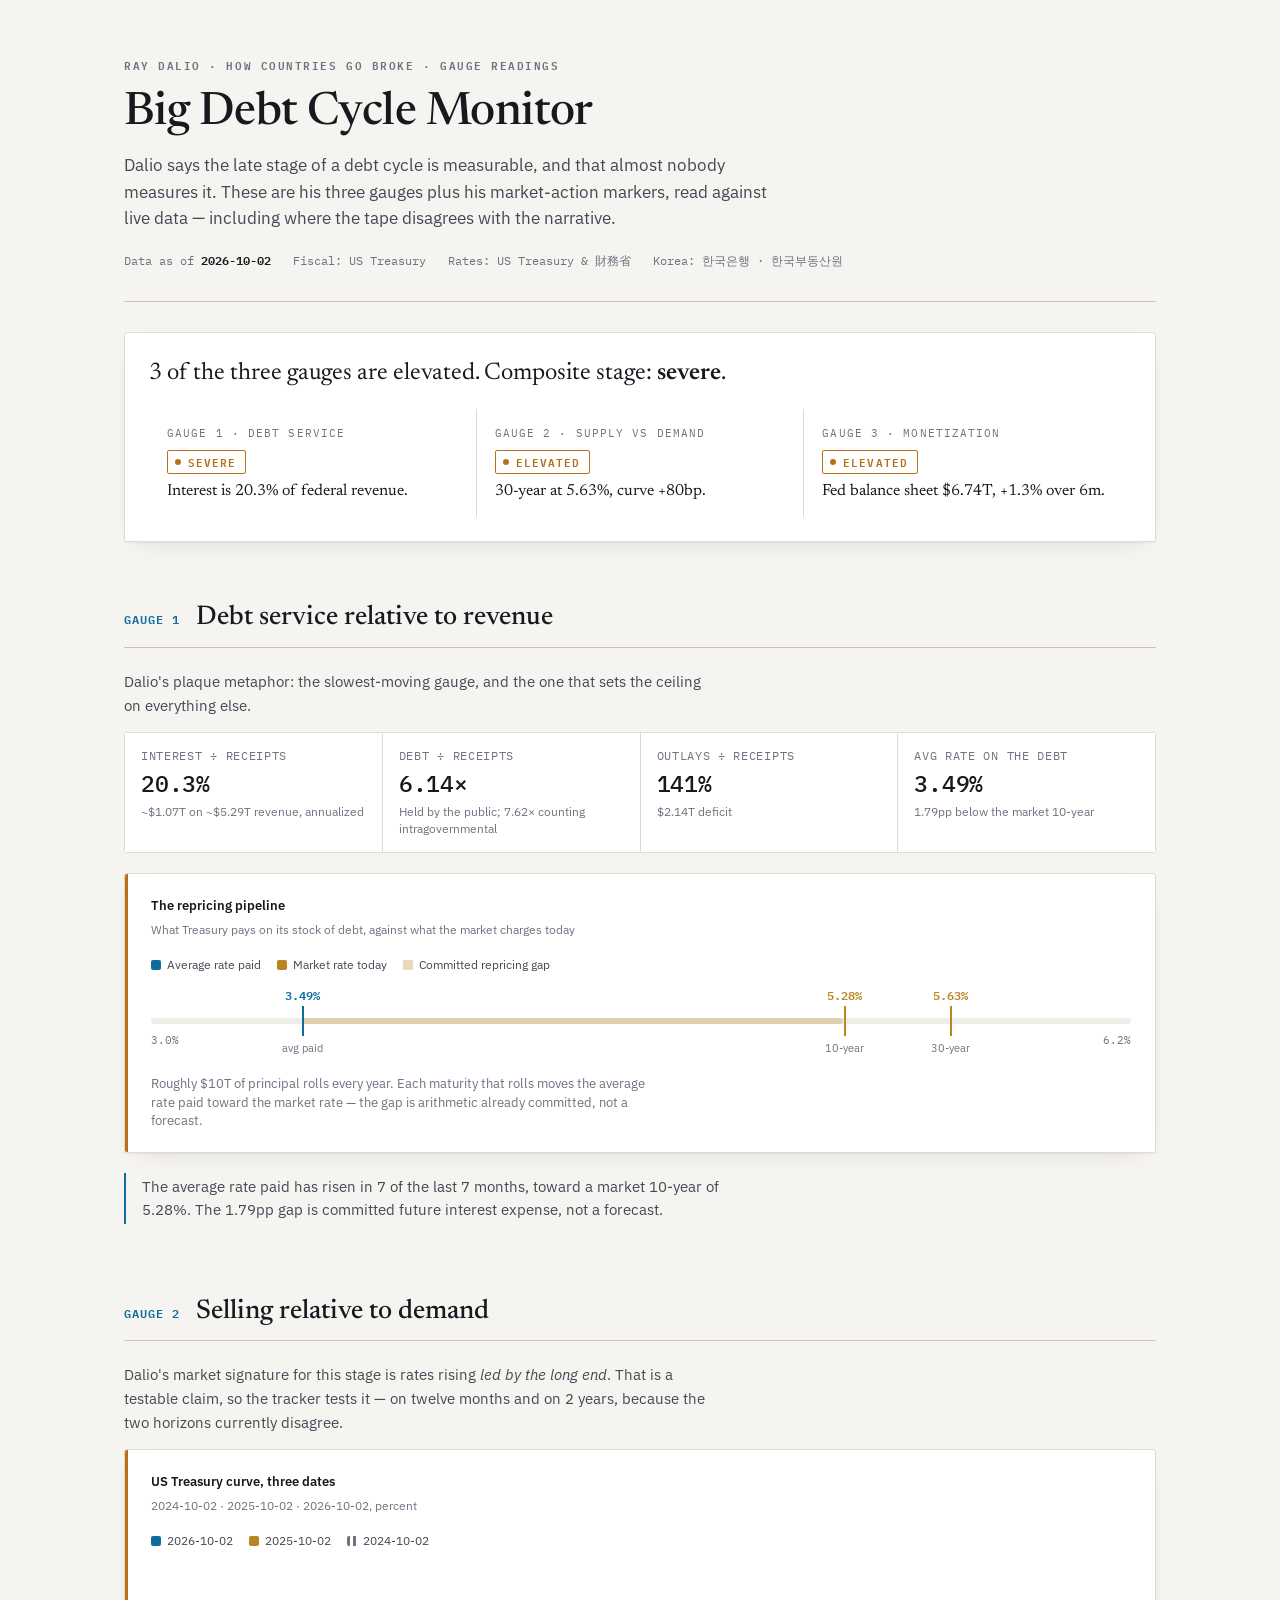
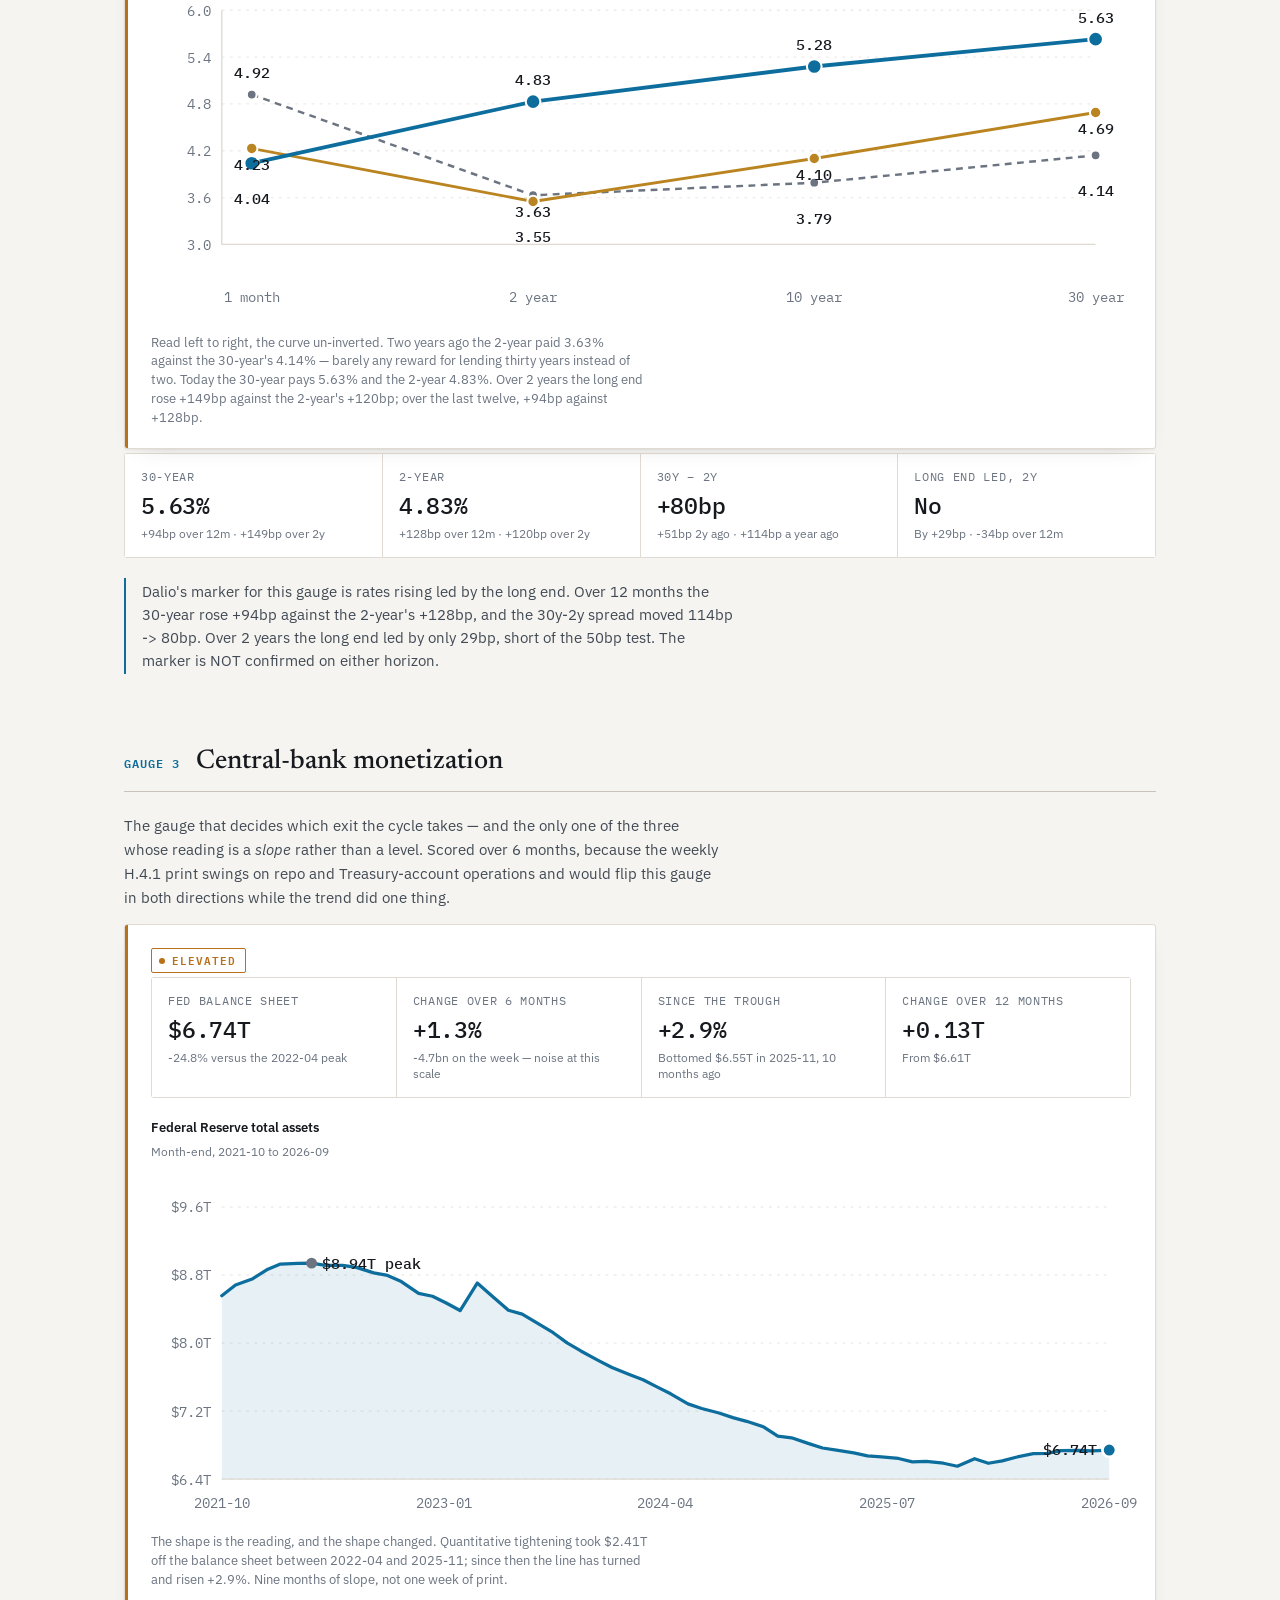
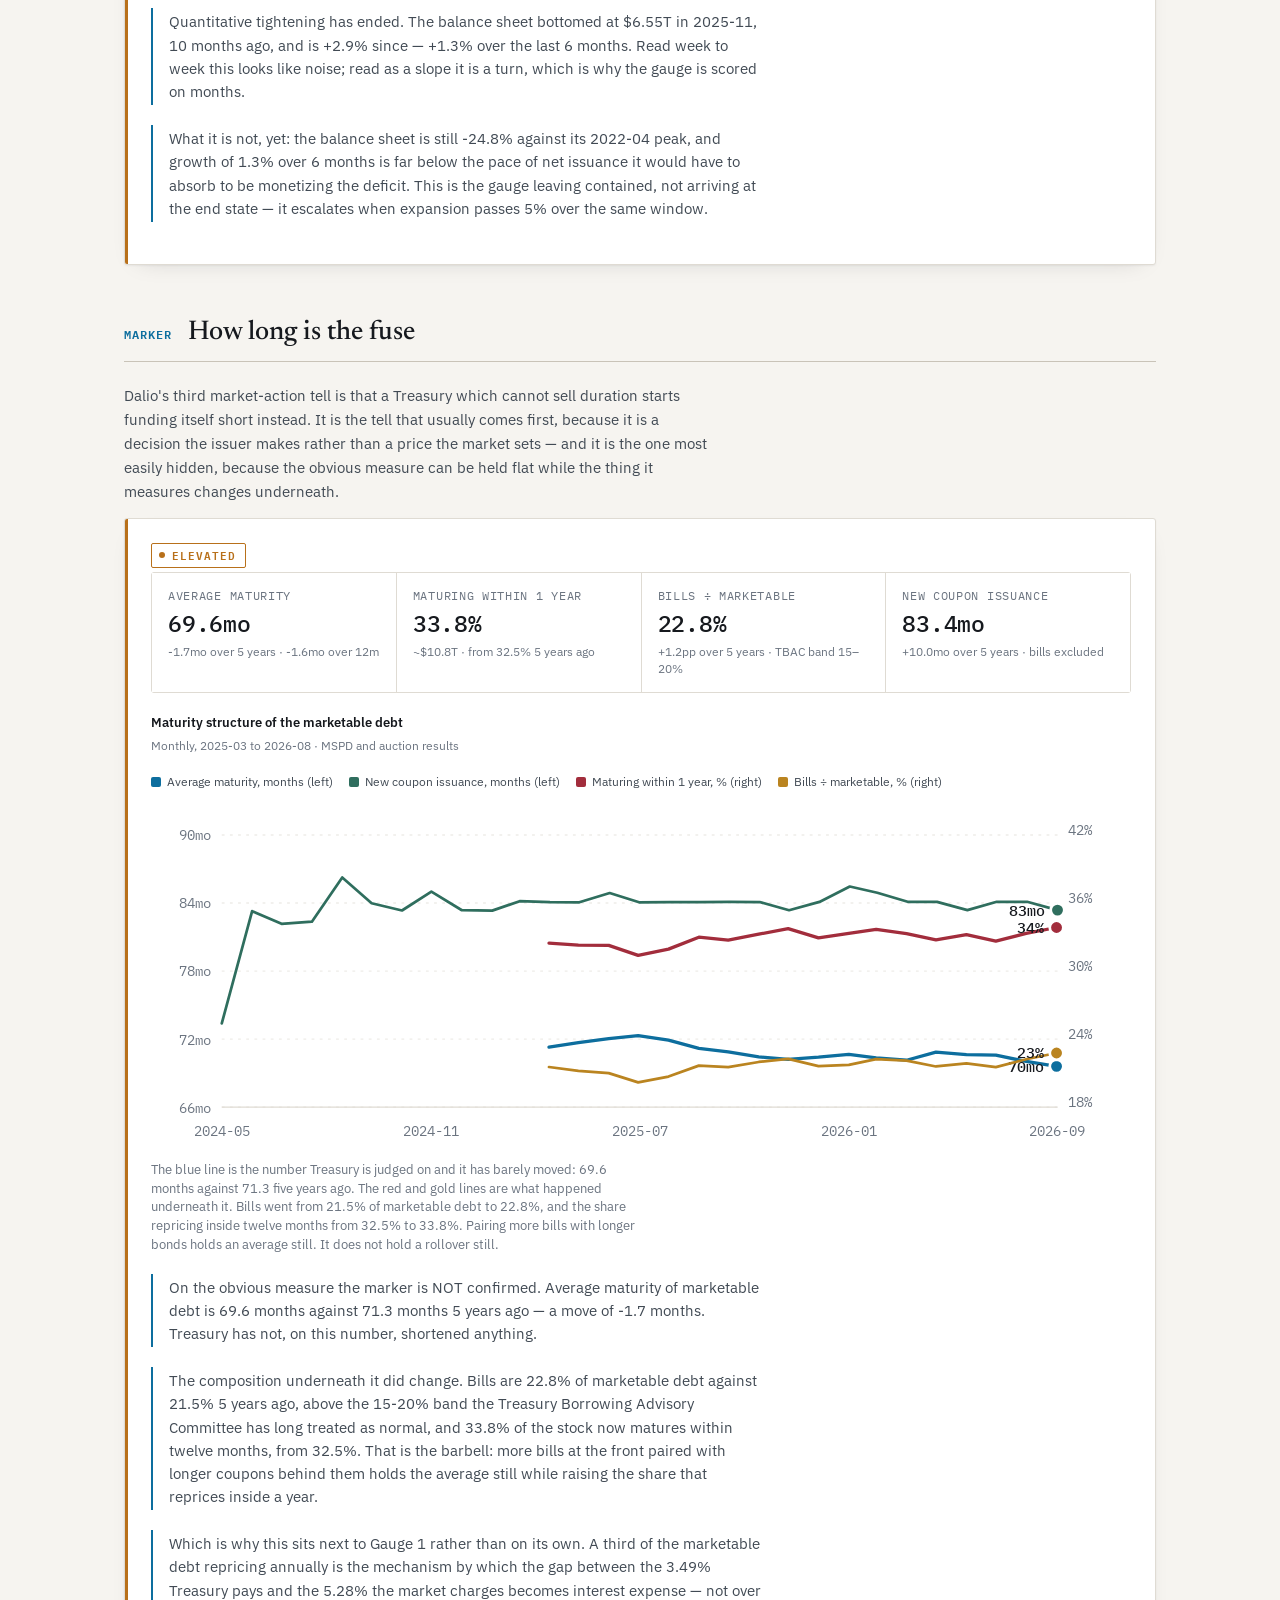
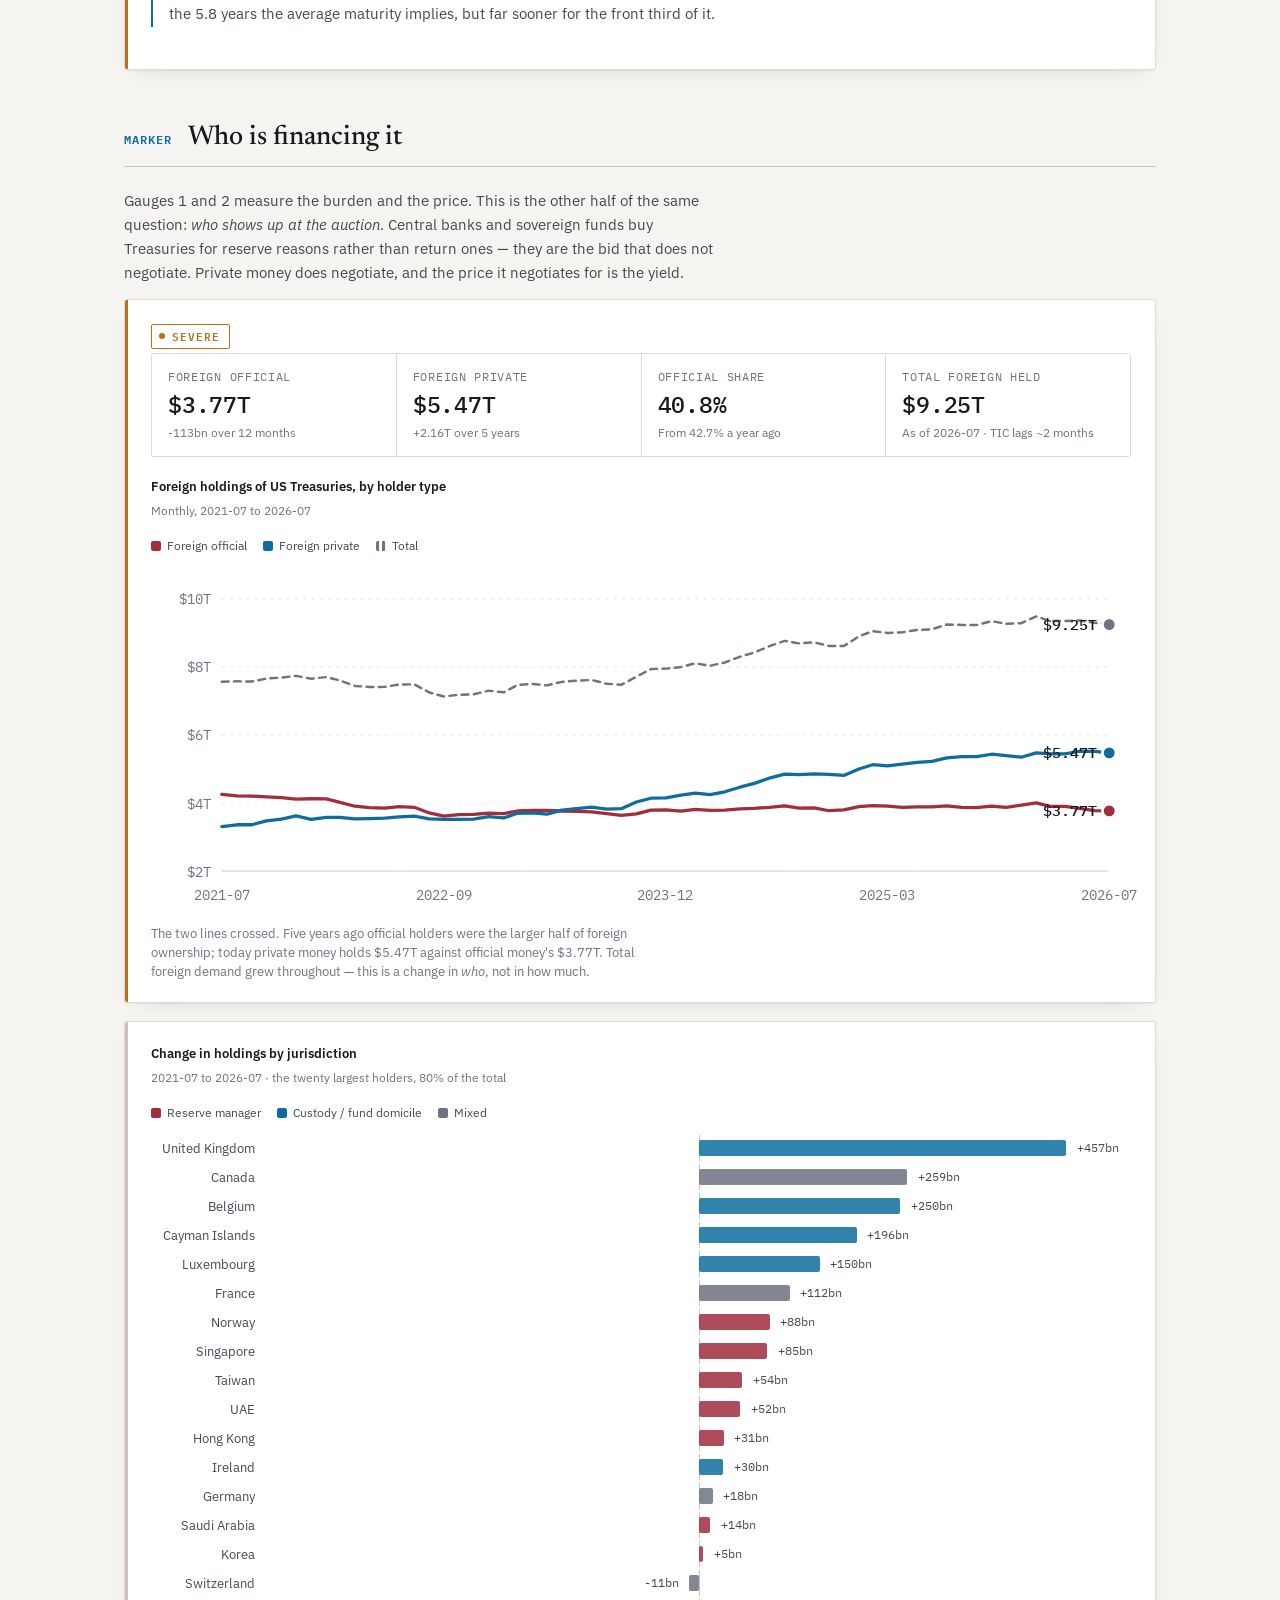
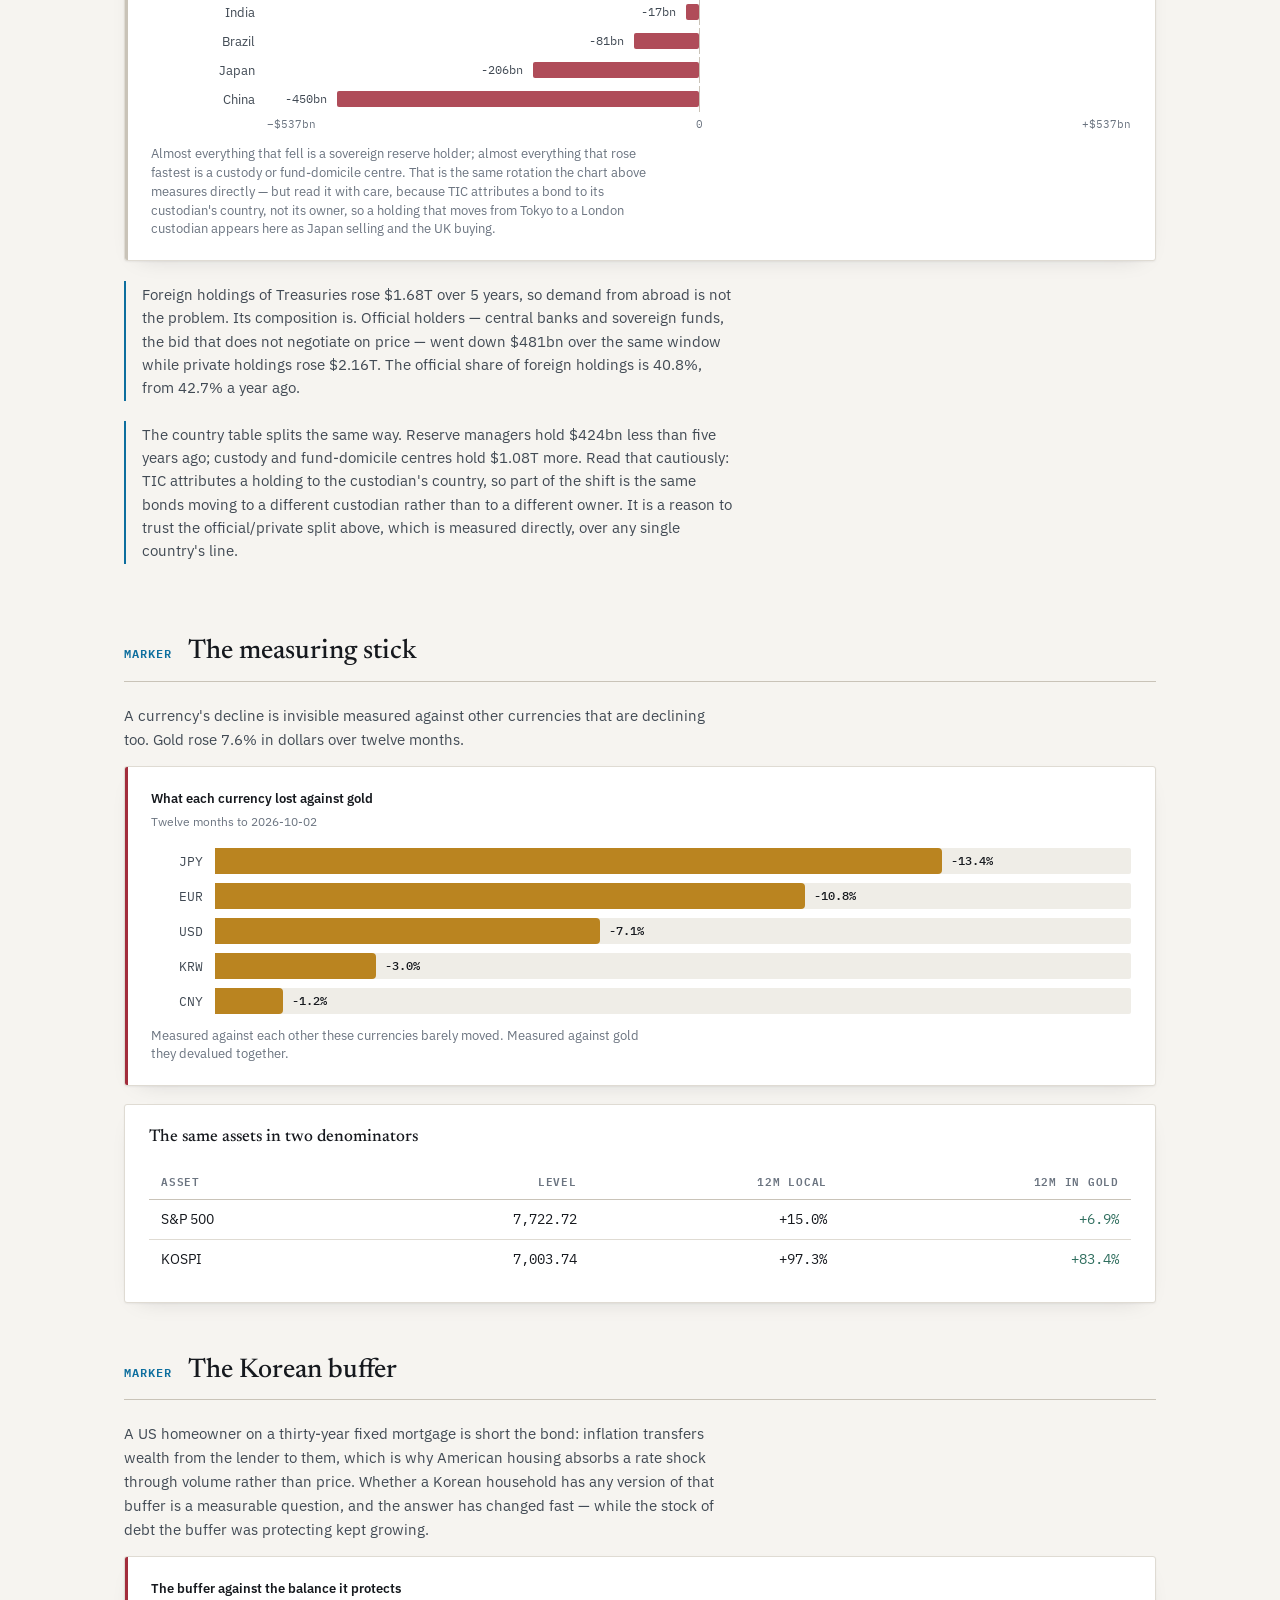
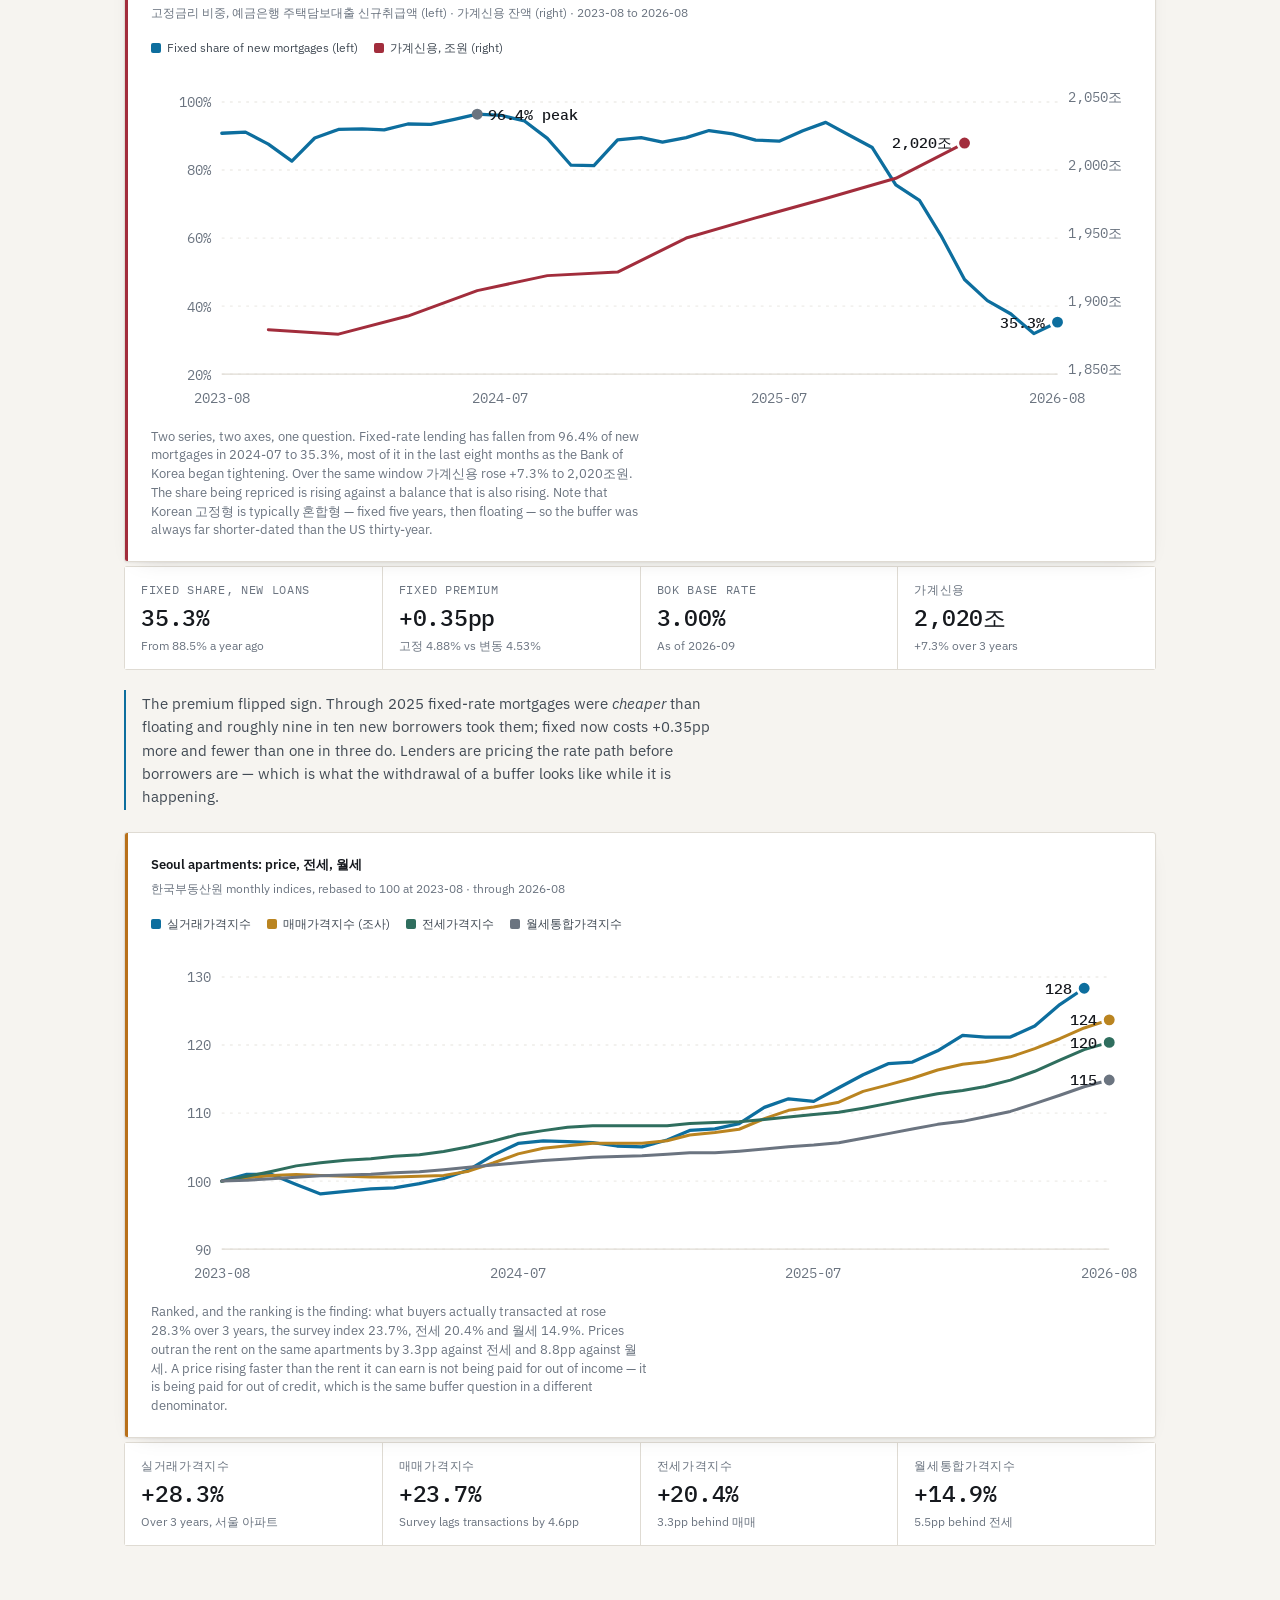
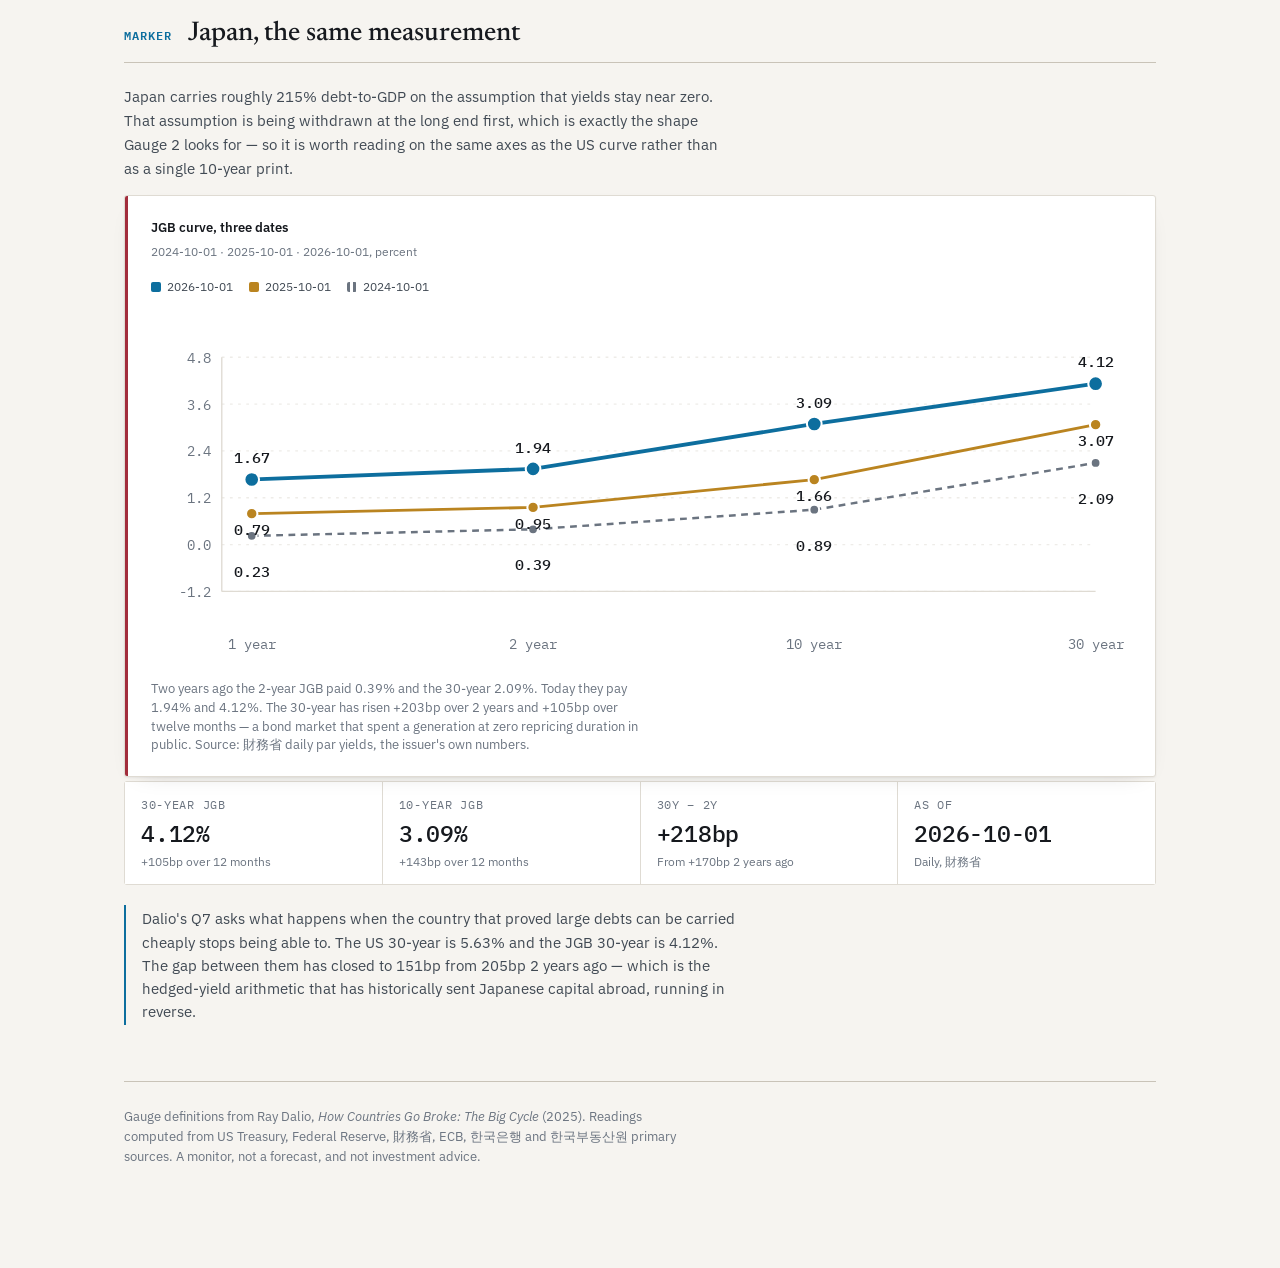
==== commit 36e8d168: "Refresh monitor to 2026-10-02 STAGE: SEVERE  (3/3 gauges elevated+)" ====
--- a/docs/index.html
+++ b/docs/index.html
@@ -207,7 +207,7 @@
   almost nobody measures it. These are his three gauges plus his market-action
   markers, read against live data — including where the tape disagrees with the
   narrative.</p>
-  <div class="stamp"><span>Data as of <strong class="num">2026-09-25</strong></span>
+  <div class="stamp"><span>Data as of <strong class="num">2026-10-02</strong></span>
   <span>Fiscal: US Treasury</span><span>Rates: US Treasury &amp; 財務省</span>
   <span>Korea: 한국은행 · 한국부동산원</span></div>
 </header>
@@ -215,22 +215,22 @@
 <div class="readout">
   <p class="verdict">3 of the three gauges are elevated. Composite
   stage: <strong>severe</strong>.</p>
-  <div class="tiles"><div class="tile"><span class="g">Gauge 1 · Debt service</span><span class="pill warn">Severe</span><span class="n">Interest is 20.3% of federal revenue.</span></div><div class="tile"><span class="g">Gauge 2 · Supply vs demand</span><span class="pill warn">Elevated</span><span class="n">30-year at 5.49%, curve +68bp.</span></div><div class="tile"><span class="g">Gauge 3 · Monetization</span><span class="pill warn">Elevated</span><span class="n">Fed balance sheet $6.75T, +1.4% over 6m.</span></div></div>
+  <div class="tiles"><div class="tile"><span class="g">Gauge 1 · Debt service</span><span class="pill warn">Severe</span><span class="n">Interest is 20.3% of federal revenue.</span></div><div class="tile"><span class="g">Gauge 2 · Supply vs demand</span><span class="pill warn">Elevated</span><span class="n">30-year at 5.63%, curve +80bp.</span></div><div class="tile"><span class="g">Gauge 3 · Monetization</span><span class="pill warn">Elevated</span><span class="n">Fed balance sheet $6.74T, +1.3% over 6m.</span></div></div>
 </div>
 
 <section><div class="sechead"><span class="idx">GAUGE 1</span><h2>Debt service relative to revenue</h2></div>
   <p>Dalio's plaque metaphor: the slowest-moving gauge, and the one that sets the
   ceiling on everything else.</p>
-  <div class="metrics"><div class="metric"><span class="k">Interest ÷ receipts</span><span class="v">20.3%</span><span class=s>~$1.07T on ~$5.29T revenue, annualized</span></div><div class="metric"><span class="k">Debt ÷ receipts</span><span class="v">6.12×</span><span class=s>Held by the public; 7.58× counting intragovernmental</span></div><div class="metric"><span class="k">Outlays ÷ receipts</span><span class="v">141%</span><span class=s>$2.14T deficit</span></div><div class="metric"><span class="k">Avg rate on the debt</span><span class="v">3.49%</span><span class=s>1.68pp below the market 10-year</span></div></div>
+  <div class="metrics"><div class="metric"><span class="k">Interest ÷ receipts</span><span class="v">20.3%</span><span class=s>~$1.07T on ~$5.29T revenue, annualized</span></div><div class="metric"><span class="k">Debt ÷ receipts</span><span class="v">6.14×</span><span class=s>Held by the public; 7.62× counting intragovernmental</span></div><div class="metric"><span class="k">Outlays ÷ receipts</span><span class="v">141%</span><span class=s>$2.14T deficit</span></div><div class="metric"><span class="k">Avg rate on the debt</span><span class="v">3.49%</span><span class=s>1.79pp below the market 10-year</span></div></div>
   <div class="card striped s-warn">
     <figure><div class="charttitle">The repricing pipeline</div><div class="chartsub">What Treasury pays on its stock of debt, against what the market charges today</div>
     <div class="legend"><span><i style="background:var(--accent)"></i>Average rate paid</span><span><i style="background:var(--gold)"></i>Market rate today</span><span><i style="background:var(--gold); opacity:.3; box-shadow:inset 0 0 0 1px var(--gold)"></i>Committed repricing gap</span></div>
-    <div class="gapscale"><div class="gaptrack"></div><div class="gapfill" style="left:16.1%; width:54.2%"></div><div class="marker" style="left:16.1%; --mk:var(--accent)"><span>3.49%</span><small>avg paid</small></div><div class="marker" style="left:70.3%; --mk:var(--gold)"><span>5.17%</span><small>10-year</small></div><div class="marker" style="left:80.6%; --mk:var(--gold)"><span>5.49%</span><small>30-year</small></div><div class="scaleends"><span class="num">3.0%</span><span class="num">6.1%</span></div></div>
+    <div class="gapscale"><div class="gaptrack"></div><div class="gapfill" style="left:15.4%; width:55.2%"></div><div class="marker" style="left:15.4%; --mk:var(--accent)"><span>3.49%</span><small>avg paid</small></div><div class="marker" style="left:70.7%; --mk:var(--gold)"><span>5.28%</span><small>10-year</small></div><div class="marker" style="left:81.5%; --mk:var(--gold)"><span>5.63%</span><small>30-year</small></div><div class="scaleends"><span class="num">3.0%</span><span class="num">6.2%</span></div></div>
     <figcaption>Roughly $10T of principal rolls every year. Each maturity that rolls
     moves the average rate paid toward the market rate — the gap is arithmetic
     already committed, not a forecast.</figcaption></figure>
   </div>
-  <div class="note"><p>The average rate paid has risen in 7 of the last 7 months, toward a market 10-year of 5.17%. The 1.68pp gap is committed future interest expense, not a forecast.</p></div>
+  <div class="note"><p>The average rate paid has risen in 7 of the last 7 months, toward a market 10-year of 5.28%. The 1.79pp gap is committed future interest expense, not a forecast.</p></div>
 </section>
 
 <section><div class="sechead"><span class="idx">GAUGE 2</span><h2>Selling relative to demand</h2></div>
@@ -238,25 +238,25 @@
   end</em>. That is a testable claim, so the tracker tests it — on twelve months
   and on 2 years, because the two horizons currently disagree.</p>
   <div class="card striped s-warn">
-    <figure><div class="charttitle">US Treasury curve, three dates</div><div class="chartsub">2024-09-25 · 2025-09-25 · 2026-09-25, percent</div>
-    <div class="legend"><span><i style="background:var(--accent)"></i>2026-09-25</span><span><i style="background:var(--gold)"></i>2025-09-25</span><span><i style="background:repeating-linear-gradient(90deg,var(--muted) 0 3px,transparent 3px 6px)"></i>2024-09-25</span></div>
-    <div class="svgwrap"><svg viewBox="0 0 720 262" role="img" aria-label="US Treasury yield curve. 1 month 4.79 in 2024-09-25, 4.24 in 2025-09-25, 4.04 in 2026-09-25; 2 year 3.53 in 2024-09-25, 3.64 in 2025-09-25, 4.81 in 2026-09-25; 10 year 3.79 in 2024-09-25, 4.18 in 2025-09-25, 5.17 in 2026-09-25; 30 year 4.14 in 2024-09-25, 4.75 in 2025-09-25, 5.49 in 2026-09-25">
+    <figure><div class="charttitle">US Treasury curve, three dates</div><div class="chartsub">2024-10-02 · 2025-10-02 · 2026-10-02, percent</div>
+    <div class="legend"><span><i style="background:var(--accent)"></i>2026-10-02</span><span><i style="background:var(--gold)"></i>2025-10-02</span><span><i style="background:repeating-linear-gradient(90deg,var(--muted) 0 3px,transparent 3px 6px)"></i>2024-10-02</span></div>
+    <div class="svgwrap"><svg viewBox="0 0 720 262" role="img" aria-label="US Treasury yield curve. 1 month 4.92 in 2024-10-02, 4.23 in 2025-10-02, 4.04 in 2026-10-02; 2 year 3.63 in 2024-10-02, 3.55 in 2025-10-02, 4.83 in 2026-10-02; 10 year 3.79 in 2024-10-02, 4.10 in 2025-10-02, 5.28 in 2026-10-02; 30 year 4.14 in 2024-10-02, 4.69 in 2025-10-02, 5.63 in 2026-10-02">
 <g class="axtext" text-anchor="end"><text x="44" y="210.0">3.0</text><text x="44" y="175.6">3.6</text><text x="44" y="141.2">4.2</text><text x="44" y="106.8">4.8</text><text x="44" y="72.4">5.4</text><text x="44" y="38.0">6.0</text></g><line class="ax" stroke-dasharray="2 4" opacity=".5" x1="52" y1="206.0" x2="694" y2="206.0"></line><line class="ax" stroke-dasharray="2 4" opacity=".5" x1="52" y1="171.6" x2="694" y2="171.6"></line><line class="ax" stroke-dasharray="2 4" opacity=".5" x1="52" y1="137.2" x2="694" y2="137.2"></line><line class="ax" stroke-dasharray="2 4" opacity=".5" x1="52" y1="102.8" x2="694" y2="102.8"></line><line class="ax" stroke-dasharray="2 4" opacity=".5" x1="52" y1="68.4" x2="694" y2="68.4"></line><line class="ax" stroke-dasharray="2 4" opacity=".5" x1="52" y1="34.0" x2="694" y2="34.0"></line>
 <line class="ax" x1="52" y1="206" x2="694" y2="206"></line>
 <line class="ax" x1="52" y1="34" x2="52" y2="206"></line>
-<polyline points="74.0,103.4 280.7,175.6 487.3,160.7 694.0,140.6" fill="none" stroke="var(--muted)" stroke-width="1.8" stroke-linejoin="round" stroke-dasharray="5 4"></polyline><g fill="var(--muted)" stroke="var(--surface)" stroke-width="1.5"><circle cx="74.0" cy="103.4" r="3.6"></circle><circle cx="280.7" cy="175.6" r="3.6"></circle><circle cx="487.3" cy="160.7" r="3.6"></circle><circle cx="694.0" cy="140.6" r="3.6"></circle></g><polyline points="74.0,134.9 280.7,169.3 487.3,138.3 694.0,105.7" fill="none" stroke="var(--gold)" stroke-width="2.1" stroke-linejoin="round"></polyline><g fill="var(--gold)" stroke="var(--surface)" stroke-width="1.5"><circle cx="74.0" cy="134.9" r="4.2"></circle><circle cx="280.7" cy="169.3" r="4.2"></circle><circle cx="487.3" cy="138.3" r="4.2"></circle><circle cx="694.0" cy="105.7" r="4.2"></circle></g><polyline points="74.0,146.4 280.7,102.2 487.3,81.6 694.0,63.2" fill="none" stroke="var(--accent)" stroke-width="2.8" stroke-linejoin="round"></polyline><g fill="var(--accent)" stroke="var(--surface)" stroke-width="1.5"><circle cx="74.0" cy="146.4" r="5.4"></circle><circle cx="280.7" cy="102.2" r="5.4"></circle><circle cx="487.3" cy="81.6" r="5.4"></circle><circle cx="694.0" cy="63.2" r="5.4"></circle></g><text class="dotlabel" fill="var(--muted)" text-anchor="middle" font-weight="400" x="74.0" y="91.4">4.79</text><text class="dotlabel" fill="var(--gold)" text-anchor="middle" font-weight="400" x="74.0" y="150.9">4.24</text><text class="dotlabel" fill="var(--accent)" text-anchor="middle" font-weight="600" x="74.0" y="176.4">4.04</text><text class="dotlabel" fill="var(--accent)" text-anchor="middle" font-weight="600" x="280.7" y="90.2">4.81</text><text class="dotlabel" fill="var(--gold)" text-anchor="middle" font-weight="400" x="280.7" y="185.3">3.64</text><text class="dotlabel" fill="var(--muted)" text-anchor="middle" font-weight="400" x="280.7" y="205.6">3.53</text><text class="dotlabel" fill="var(--accent)" text-anchor="middle" font-weight="600" x="487.3" y="69.6">5.17</text><text class="dotlabel" fill="var(--gold)" text-anchor="middle" font-weight="400" x="487.3" y="154.3">4.18</text><text class="dotlabel" fill="var(--muted)" text-anchor="middle" font-weight="400" x="487.3" y="190.7">3.79</text><text class="dotlabel" fill="var(--accent)" text-anchor="middle" font-weight="600" x="694.0" y="51.2">5.49</text><text class="dotlabel" fill="var(--gold)" text-anchor="middle" font-weight="400" x="694.0" y="121.7">4.75</text><text class="dotlabel" fill="var(--muted)" text-anchor="middle" font-weight="400" x="694.0" y="170.6">4.14</text>
+<polyline points="74.0,95.9 280.7,169.9 487.3,160.7 694.0,140.6" fill="none" stroke="var(--muted)" stroke-width="1.8" stroke-linejoin="round" stroke-dasharray="5 4"></polyline><g fill="var(--muted)" stroke="var(--surface)" stroke-width="1.5"><circle cx="74.0" cy="95.9" r="3.6"></circle><circle cx="280.7" cy="169.9" r="3.6"></circle><circle cx="487.3" cy="160.7" r="3.6"></circle><circle cx="694.0" cy="140.6" r="3.6"></circle></g><polyline points="74.0,135.5 280.7,174.5 487.3,142.9 694.0,109.1" fill="none" stroke="var(--gold)" stroke-width="2.1" stroke-linejoin="round"></polyline><g fill="var(--gold)" stroke="var(--surface)" stroke-width="1.5"><circle cx="74.0" cy="135.5" r="4.2"></circle><circle cx="280.7" cy="174.5" r="4.2"></circle><circle cx="487.3" cy="142.9" r="4.2"></circle><circle cx="694.0" cy="109.1" r="4.2"></circle></g><polyline points="74.0,146.4 280.7,101.1 487.3,75.3 694.0,55.2" fill="none" stroke="var(--accent)" stroke-width="2.8" stroke-linejoin="round"></polyline><g fill="var(--accent)" stroke="var(--surface)" stroke-width="1.5"><circle cx="74.0" cy="146.4" r="5.4"></circle><circle cx="280.7" cy="101.1" r="5.4"></circle><circle cx="487.3" cy="75.3" r="5.4"></circle><circle cx="694.0" cy="55.2" r="5.4"></circle></g><text class="dotlabel" fill="var(--muted)" text-anchor="middle" font-weight="400" x="74.0" y="83.9">4.92</text><text class="dotlabel" fill="var(--gold)" text-anchor="middle" font-weight="400" x="74.0" y="151.5">4.23</text><text class="dotlabel" fill="var(--accent)" text-anchor="middle" font-weight="600" x="74.0" y="176.4">4.04</text><text class="dotlabel" fill="var(--accent)" text-anchor="middle" font-weight="600" x="280.7" y="89.1">4.83</text><text class="dotlabel" fill="var(--muted)" text-anchor="middle" font-weight="400" x="280.7" y="185.9">3.63</text><text class="dotlabel" fill="var(--gold)" text-anchor="middle" font-weight="400" x="280.7" y="204.5">3.55</text><text class="dotlabel" fill="var(--accent)" text-anchor="middle" font-weight="600" x="487.3" y="63.3">5.28</text><text class="dotlabel" fill="var(--gold)" text-anchor="middle" font-weight="400" x="487.3" y="158.9">4.10</text><text class="dotlabel" fill="var(--muted)" text-anchor="middle" font-weight="400" x="487.3" y="190.7">3.79</text><text class="dotlabel" fill="var(--accent)" text-anchor="middle" font-weight="600" x="694.0" y="43.2">5.63</text><text class="dotlabel" fill="var(--gold)" text-anchor="middle" font-weight="400" x="694.0" y="125.1">4.69</text><text class="dotlabel" fill="var(--muted)" text-anchor="middle" font-weight="400" x="694.0" y="170.6">4.14</text>
 <g class="axtext" text-anchor="middle"><text x="74.0" y="248">1 month</text><text x="280.7" y="248">2 year</text><text x="487.3" y="248">10 year</text><text x="694.0" y="248">30 year</text></g>
 </svg></div>
     <figcaption>Read left to right, the curve un-inverted. Two years ago the
-    2-year paid 3.53% against the 30-year's 4.14% — barely any
+    2-year paid 3.63% against the 30-year's 4.14% — barely any
     reward for lending thirty years instead of two. Today the 30-year pays
-    5.49% and the 2-year 4.81%. Over 2 years the long end
-    rose +135bp against the 2-year's +128bp;
-    over the last twelve, +74bp against
-    +117bp.</figcaption></figure>
-  </div>
-  <div class="metrics"><div class="metric"><span class="k">30-year</span><span class="v">5.49%</span><span class=s>+74bp over 12m · +135bp over 2y</span></div><div class="metric"><span class="k">2-year</span><span class="v">4.81%</span><span class=s>+117bp over 12m · +128bp over 2y</span></div><div class="metric"><span class="k">30y − 2y</span><span class="v">+68bp</span><span class=s>+61bp 2y ago · +111bp a year ago</span></div><div class="metric"><span class="k">Long end led, 2y</span><span class="v">No</span><span class=s>By +7bp · -43bp over 12m</span></div></div>
-  <div class="note"><p>Dalio's marker for this gauge is rates rising led by the long end. Over 12 months the 30-year rose +74bp against the 2-year's +117bp, and the 30y-2y spread moved 111bp -&gt; 68bp. Over 2 years the long end led by only 7bp, short of the 50bp test. The marker is NOT confirmed on either horizon.</p></div>
+    5.63% and the 2-year 4.83%. Over 2 years the long end
+    rose +149bp against the 2-year's +120bp;
+    over the last twelve, +94bp against
+    +128bp.</figcaption></figure>
+  </div>
+  <div class="metrics"><div class="metric"><span class="k">30-year</span><span class="v">5.63%</span><span class=s>+94bp over 12m · +149bp over 2y</span></div><div class="metric"><span class="k">2-year</span><span class="v">4.83%</span><span class=s>+128bp over 12m · +120bp over 2y</span></div><div class="metric"><span class="k">30y − 2y</span><span class="v">+80bp</span><span class=s>+51bp 2y ago · +114bp a year ago</span></div><div class="metric"><span class="k">Long end led, 2y</span><span class="v">No</span><span class=s>By +29bp · -34bp over 12m</span></div></div>
+  <div class="note"><p>Dalio's marker for this gauge is rates rising led by the long end. Over 12 months the 30-year rose +94bp against the 2-year's +128bp, and the 30y-2y spread moved 114bp -&gt; 80bp. Over 2 years the long end led by only 29bp, short of the 50bp test. The marker is NOT confirmed on either horizon.</p></div>
 </section>
 
 <section><div class="sechead"><span class="idx">GAUGE 3</span><h2>Central-bank monetization</h2></div>
@@ -266,21 +266,21 @@
   Treasury-account operations and would flip this gauge in both directions while
   the trend did one thing.</p>
   <div class="card striped s-warn"><span class="pill warn">Elevated</span>
-  <div class="metrics"><div class="metric"><span class="k">Fed balance sheet</span><span class="v">$6.75T</span><span class=s>-24.7% versus the 2022-04 peak</span></div><div class="metric"><span class="k">Change over 6 months</span><span class="v">+1.4%</span><span class=s>+1.2bn on the week — noise at this scale</span></div><div class="metric"><span class="k">Since the trough</span><span class="v">+3.0%</span><span class=s>Bottomed $6.55T in 2025-11, 10 months ago</span></div><div class="metric"><span class="k">Change over 12 months</span><span class="v">+0.14T</span><span class=s>From $6.61T</span></div></div>
-    <figure><div class="charttitle">Federal Reserve total assets</div><div class="chartsub">Month-end, 2021-09 to 2026-09</div>
-    <div class="svgwrap"><svg viewBox="0 0 720 252" role="img" aria-label="Federal Reserve total assets, month-end, 2021-09-29 to 2026-09-23: peak $8.97T in 2022-04-13, latest $6.75T">
+  <div class="metrics"><div class="metric"><span class="k">Fed balance sheet</span><span class="v">$6.74T</span><span class=s>-24.8% versus the 2022-04 peak</span></div><div class="metric"><span class="k">Change over 6 months</span><span class="v">+1.3%</span><span class=s>-4.7bn on the week — noise at this scale</span></div><div class="metric"><span class="k">Since the trough</span><span class="v">+2.9%</span><span class=s>Bottomed $6.55T in 2025-11, 10 months ago</span></div><div class="metric"><span class="k">Change over 12 months</span><span class="v">+0.13T</span><span class=s>From $6.61T</span></div></div>
+    <figure><div class="charttitle">Federal Reserve total assets</div><div class="chartsub">Month-end, 2021-10 to 2026-09</div>
+    <div class="svgwrap"><svg viewBox="0 0 720 252" role="img" aria-label="Federal Reserve total assets, month-end, 2021-10-27 to 2026-09-30: peak $8.97T in 2022-04-13, latest $6.74T">
 <g class="axtext" text-anchor="end"><text x="44" y="226.0">$6.4T</text><text x="44" y="176.0">$7.2T</text><text x="44" y="126.0">$8.0T</text><text x="44" y="76.0">$8.8T</text><text x="44" y="26.0">$9.6T</text></g>
 <g class="axtext" text-anchor="start"></g><line class="ax" stroke-dasharray="2 4" opacity=".5" x1="52" y1="222.0" x2="704" y2="222.0"></line><line class="ax" stroke-dasharray="2 4" opacity=".5" x1="52" y1="172.0" x2="704" y2="172.0"></line><line class="ax" stroke-dasharray="2 4" opacity=".5" x1="52" y1="122.0" x2="704" y2="122.0"></line><line class="ax" stroke-dasharray="2 4" opacity=".5" x1="52" y1="72.0" x2="704" y2="72.0"></line><line class="ax" stroke-dasharray="2 4" opacity=".5" x1="52" y1="22.0" x2="704" y2="22.0"></line>
-<polygon points="52.0,222 52.0,94.0 62.0,87.2 72.1,79.4 84.6,74.7 94.6,68.2 104.7,64.0 117.2,63.4 127.2,63.3 137.3,64.9 149.8,64.9 159.8,66.4 172.4,70.4 182.4,72.3 192.4,76.8 205.0,85.5 215.0,87.6 225.0,92.6 235.1,98.1 247.6,77.9 257.6,86.8 270.2,97.9 280.2,100.7 290.2,106.8 302.8,114.4 312.8,121.9 322.8,127.8 335.4,134.7 345.4,140.0 357.9,145.1 368.0,149.0 378.0,154.2 388.0,159.3 400.6,166.7 410.6,170.1 423.1,173.4 433.2,176.8 443.2,179.5 455.7,183.7 465.8,190.4 475.8,191.6 488.3,195.9 498.4,199.1 508.4,200.7 520.9,202.7 531.0,204.9 541.0,205.6 553.5,206.8 563.6,209.3 573.6,209.0 586.1,210.3 596.2,212.5 608.7,207.0 618.7,210.3 628.8,208.6 638.8,205.9 651.3,203.3 661.4,203.0 671.4,201.0 683.9,200.9 694.0,201.3 704.0,200.3 704.0,222" fill="var(--accent)" opacity=".10"></polygon><polyline points="52.0,94.0 62.0,87.2 72.1,79.4 84.6,74.7 94.6,68.2 104.7,64.0 117.2,63.4 127.2,63.3 137.3,64.9 149.8,64.9 159.8,66.4 172.4,70.4 182.4,72.3 192.4,76.8 205.0,85.5 215.0,87.6 225.0,92.6 235.1,98.1 247.6,77.9 257.6,86.8 270.2,97.9 280.2,100.7 290.2,106.8 302.8,114.4 312.8,121.9 322.8,127.8 335.4,134.7 345.4,140.0 357.9,145.1 368.0,149.0 378.0,154.2 388.0,159.3 400.6,166.7 410.6,170.1 423.1,173.4 433.2,176.8 443.2,179.5 455.7,183.7 465.8,190.4 475.8,191.6 488.3,195.9 498.4,199.1 508.4,200.7 520.9,202.7 531.0,204.9 541.0,205.6 553.5,206.8 563.6,209.3 573.6,209.0 586.1,210.3 596.2,212.5 608.7,207.0 618.7,210.3 628.8,208.6 638.8,205.9 651.3,203.3 661.4,203.0 671.4,201.0 683.9,200.9 694.0,201.3 704.0,200.3" fill="none" stroke="var(--accent)" stroke-width="2.4" stroke-linejoin="round" stroke-linecap="round"></polyline><circle cx="127.2" cy="63.3" r="4" fill="var(--muted)"></circle><text class="dotlabel" fill="var(--muted)" text-anchor="start" x="135.2" y="67.3">$8.94T peak</text><circle cx="704.0" cy="200.3" r="5" fill="var(--accent)" stroke="var(--surface)" stroke-width="2"></circle><text class="dotlabel" fill="var(--accent)" text-anchor="end" x="695.0" y="204.3">$6.75T</text>
+<polygon points="52.0,222 52.0,87.2 62.1,79.4 74.8,74.7 85.0,68.2 95.1,64.0 107.8,63.4 118.0,63.3 128.1,64.9 140.8,64.9 150.9,66.4 163.6,70.4 173.8,72.3 183.9,76.8 196.6,85.5 206.8,87.6 216.9,92.6 227.1,98.1 239.7,77.9 249.9,86.8 262.6,97.9 272.7,100.7 282.9,106.8 295.5,114.4 305.7,121.9 315.8,127.8 328.5,134.7 338.7,140.0 351.4,145.1 361.5,149.0 371.7,154.2 381.8,159.3 394.5,166.7 404.6,170.1 417.3,173.4 427.5,176.8 437.6,179.5 450.3,183.7 460.5,190.4 470.6,191.6 483.3,195.9 493.4,199.1 503.6,200.7 516.3,202.7 526.4,204.9 536.6,205.6 549.2,206.8 559.4,209.3 569.5,209.0 582.2,210.3 592.4,212.5 605.1,207.0 615.2,210.3 625.4,208.6 635.5,205.9 648.2,203.3 658.3,203.0 668.5,201.0 681.2,200.9 691.3,201.3 704.0,200.6 704.0,222" fill="var(--accent)" opacity=".10"></polygon><polyline points="52.0,87.2 62.1,79.4 74.8,74.7 85.0,68.2 95.1,64.0 107.8,63.4 118.0,63.3 128.1,64.9 140.8,64.9 150.9,66.4 163.6,70.4 173.8,72.3 183.9,76.8 196.6,85.5 206.8,87.6 216.9,92.6 227.1,98.1 239.7,77.9 249.9,86.8 262.6,97.9 272.7,100.7 282.9,106.8 295.5,114.4 305.7,121.9 315.8,127.8 328.5,134.7 338.7,140.0 351.4,145.1 361.5,149.0 371.7,154.2 381.8,159.3 394.5,166.7 404.6,170.1 417.3,173.4 427.5,176.8 437.6,179.5 450.3,183.7 460.5,190.4 470.6,191.6 483.3,195.9 493.4,199.1 503.6,200.7 516.3,202.7 526.4,204.9 536.6,205.6 549.2,206.8 559.4,209.3 569.5,209.0 582.2,210.3 592.4,212.5 605.1,207.0 615.2,210.3 625.4,208.6 635.5,205.9 648.2,203.3 658.3,203.0 668.5,201.0 681.2,200.9 691.3,201.3 704.0,200.6" fill="none" stroke="var(--accent)" stroke-width="2.4" stroke-linejoin="round" stroke-linecap="round"></polyline><circle cx="118.0" cy="63.3" r="4" fill="var(--muted)"></circle><text class="dotlabel" fill="var(--muted)" text-anchor="start" x="126.0" y="67.3">$8.94T peak</text><circle cx="704.0" cy="200.6" r="5" fill="var(--accent)" stroke="var(--surface)" stroke-width="2"></circle><text class="dotlabel" fill="var(--accent)" text-anchor="end" x="695.0" y="204.6">$6.74T</text>
 <line class="ax" x1="52" y1="222" x2="704" y2="222"></line>
-<g class="axtext" text-anchor="middle"><text x="52.0" y="243">2021-09</text><text x="215.0" y="243">2022-12</text><text x="378.0" y="243">2024-03</text><text x="541.0" y="243">2025-06</text><text x="704.0" y="243">2026-09</text></g>
+<g class="axtext" text-anchor="middle"><text x="52.0" y="243">2021-10</text><text x="215.0" y="243">2023-01</text><text x="378.0" y="243">2024-04</text><text x="541.0" y="243">2025-07</text><text x="704.0" y="243">2026-09</text></g>
 </svg></div>
     <figcaption>The shape is the reading, and the shape changed. Quantitative
     tightening took $2.41T off the balance
     sheet between 2022-04 and 2025-11; since then the
-    line has turned and risen +3.0%. Nine months of slope,
+    line has turned and risen +2.9%. Nine months of slope,
     not one week of print.</figcaption></figure>
-  <div class="note"><p>Quantitative tightening has ended. The balance sheet bottomed at $6.55T in 2025-11, 10 months ago, and is +3.0% since — +1.4% over the last 6 months. Read week to week this looks like noise; read as a slope it is a turn, which is why the gauge is scored on months.</p></div><div class="note"><p>What it is not, yet: the balance sheet is still -24.7% against its 2022-04 peak, and growth of 1.4% over 6 months is far below the pace of net issuance it would have to absorb to be monetizing the deficit. This is the gauge leaving contained, not arriving at the end state — it escalates when expansion passes 5% over the same window.</p></div>
+  <div class="note"><p>Quantitative tightening has ended. The balance sheet bottomed at $6.55T in 2025-11, 10 months ago, and is +2.9% since — +1.3% over the last 6 months. Read week to week this looks like noise; read as a slope it is a turn, which is why the gauge is scored on months.</p></div><div class="note"><p>What it is not, yet: the balance sheet is still -24.8% against its 2022-04 peak, and growth of 1.3% over 6 months is far below the pace of net issuance it would have to absorb to be monetizing the deficit. This is the gauge leaving contained, not arriving at the end state — it escalates when expansion passes 5% over the same window.</p></div>
   </div>
 </section>
 
@@ -297,7 +297,7 @@
     <div class="svgwrap"><svg viewBox="0 0 720 252" role="img" aria-label="US Treasury maturity structure, 2025-03-31 to 2026-08-31: average maturity 70 months, new coupon issuance 83 months, 34% maturing within a year, bills 23% of marketable debt">
 <g class="axtext" text-anchor="end"><text x="44" y="226.0">66mo</text><text x="44" y="176.0">72mo</text><text x="44" y="126.0">78mo</text><text x="44" y="76.0">84mo</text><text x="44" y="26.0">90mo</text></g>
 <g class="axtext" text-anchor="start"><text x="674" y="222.0">18%</text><text x="674" y="172.0">24%</text><text x="674" y="122.0">30%</text><text x="674" y="72.0">36%</text><text x="674" y="22.0">42%</text></g><line class="ax" stroke-dasharray="2 4" opacity=".5" x1="52" y1="222.0" x2="666" y2="222.0"></line><line class="ax" stroke-dasharray="2 4" opacity=".5" x1="52" y1="172.0" x2="666" y2="172.0"></line><line class="ax" stroke-dasharray="2 4" opacity=".5" x1="52" y1="122.0" x2="666" y2="122.0"></line><line class="ax" stroke-dasharray="2 4" opacity=".5" x1="52" y1="72.0" x2="666" y2="72.0"></line><line class="ax" stroke-dasharray="2 4" opacity=".5" x1="52" y1="22.0" x2="666" y2="22.0"></line>
-<polyline points="292.4,177.9 314.0,174.6 336.3,171.7 357.9,169.4 380.2,172.8 402.5,178.8 424.1,181.4 446.5,185.1 468.1,186.8 490.4,185.3 512.7,183.3 532.8,185.8 555.1,187.5 576.7,181.6 599.1,183.4 620.7,183.7 643.0,188.4 665.3,192.0" fill="none" stroke="var(--accent)" stroke-width="2.4" stroke-linejoin="round" stroke-linecap="round"></polyline><circle cx="665.3" cy="192.0" r="5" fill="var(--accent)" stroke="var(--surface)" stroke-width="2"></circle><text class="dotlabel" fill="var(--accent)" text-anchor="end" x="656.3" y="196.0">70mo</text><polyline points="52.0,160.5 74.3,117.6 95.9,114.5 118.2,107.2 140.5,77.0 162.1,88.6 184.4,91.3 206.0,77.7 228.4,88.3 250.7,87.5 270.8,80.2 293.1,71.4 314.7,71.5 337.0,64.7 358.6,71.5 381.0,71.4 403.3,71.4 424.9,71.2 447.2,71.3 468.8,77.3 491.1,71.2 513.4,59.9 533.6,64.5 555.9,71.1 577.5,71.2 599.8,77.2 621.4,71.1 643.7,71.1 666.0,77.2" fill="none" stroke="var(--ok)" stroke-width="2.0" stroke-linejoin="round" stroke-linecap="round"></polyline><circle cx="666.0" cy="77.2" r="5" fill="var(--ok)" stroke="var(--surface)" stroke-width="2"></circle><text class="dotlabel" fill="var(--ok)" text-anchor="end" x="657.0" y="81.2">83mo</text><polyline points="292.4,101.5 314.0,103.0 336.3,103.1 357.9,110.5 380.2,105.9 402.5,97.1 424.1,99.3 446.5,94.9 468.1,90.8 490.4,97.6 512.7,94.3 532.8,91.4 555.1,94.5 576.7,99.1 599.1,95.3 620.7,100.0 643.0,94.3 665.3,90.0" fill="none" stroke="var(--crit)" stroke-width="2.4" stroke-linejoin="round" stroke-linecap="round"></polyline><circle cx="665.3" cy="90.0" r="5" fill="var(--crit)" stroke="var(--surface)" stroke-width="2"></circle><text class="dotlabel" fill="var(--crit)" text-anchor="end" x="656.3" y="94.0">34%</text><polyline points="292.4,192.5 314.0,195.3 336.3,197.0 357.9,203.8 380.2,199.5 402.5,191.5 424.1,192.6 446.5,188.8 468.1,186.5 490.4,191.8 512.7,190.9 532.8,186.7 555.1,187.8 576.7,192.1 599.1,189.8 620.7,192.6 643.0,186.8 665.3,182.2" fill="none" stroke="var(--gold)" stroke-width="2.0" stroke-linejoin="round" stroke-linecap="round"></polyline><circle cx="665.3" cy="182.2" r="5" fill="var(--gold)" stroke="var(--surface)" stroke-width="2"></circle><text class="dotlabel" fill="var(--gold)" text-anchor="end" x="656.3" y="186.2">23%</text>
+<polyline points="292.4,177.9 314.0,174.6 336.3,171.7 357.9,169.4 380.2,172.8 402.5,178.8 424.1,181.4 446.5,185.1 468.1,186.8 490.4,185.3 512.7,183.3 532.8,185.8 555.1,187.5 576.7,181.6 599.1,183.4 620.7,183.7 643.0,188.4 665.3,192.0" fill="none" stroke="var(--accent)" stroke-width="2.4" stroke-linejoin="round" stroke-linecap="round"></polyline><circle cx="665.3" cy="192.0" r="5" fill="var(--accent)" stroke="var(--surface)" stroke-width="2"></circle><text class="dotlabel" fill="var(--accent)" text-anchor="end" x="656.3" y="196.0">70mo</text><polyline points="52.0,160.5 74.3,78.0 95.9,87.3 118.2,85.7 140.5,53.2 162.1,72.2 184.4,77.5 206.0,63.6 228.4,77.3 250.7,77.6 270.8,70.7 293.1,71.4 314.7,71.5 337.0,64.7 358.6,71.5 381.0,71.4 403.3,71.4 424.9,71.2 447.2,71.3 468.8,77.3 491.1,71.2 513.4,59.9 533.6,64.5 555.9,71.1 577.5,71.2 599.8,77.2 621.4,71.1 643.7,71.1 666.0,77.2" fill="none" stroke="var(--ok)" stroke-width="2.0" stroke-linejoin="round" stroke-linecap="round"></polyline><circle cx="666.0" cy="77.2" r="5" fill="var(--ok)" stroke="var(--surface)" stroke-width="2"></circle><text class="dotlabel" fill="var(--ok)" text-anchor="end" x="657.0" y="81.2">83mo</text><polyline points="292.4,101.5 314.0,103.0 336.3,103.1 357.9,110.5 380.2,105.9 402.5,97.1 424.1,99.3 446.5,94.9 468.1,90.8 490.4,97.6 512.7,94.3 532.8,91.4 555.1,94.5 576.7,99.1 599.1,95.3 620.7,100.0 643.0,94.3 665.3,90.0" fill="none" stroke="var(--crit)" stroke-width="2.4" stroke-linejoin="round" stroke-linecap="round"></polyline><circle cx="665.3" cy="90.0" r="5" fill="var(--crit)" stroke="var(--surface)" stroke-width="2"></circle><text class="dotlabel" fill="var(--crit)" text-anchor="end" x="656.3" y="94.0">34%</text><polyline points="292.4,192.5 314.0,195.3 336.3,197.0 357.9,203.8 380.2,199.5 402.5,191.5 424.1,192.6 446.5,188.8 468.1,186.5 490.4,191.8 512.7,190.9 532.8,186.7 555.1,187.8 576.7,192.1 599.1,189.8 620.7,192.6 643.0,186.8 665.3,182.2" fill="none" stroke="var(--gold)" stroke-width="2.0" stroke-linejoin="round" stroke-linecap="round"></polyline><circle cx="665.3" cy="182.2" r="5" fill="var(--gold)" stroke="var(--surface)" stroke-width="2"></circle><text class="dotlabel" fill="var(--gold)" text-anchor="end" x="656.3" y="186.2">23%</text>
 <line class="ax" x1="52" y1="222" x2="666" y2="222"></line>
 <g class="axtext" text-anchor="middle"><text x="52.0" y="243">2024-05</text><text x="205.5" y="243">2024-11</text><text x="359.0" y="243">2025-07</text><text x="512.5" y="243">2026-01</text><text x="666.0" y="243">2026-09</text></g>
 </svg></div>
@@ -310,7 +310,7 @@
     from 32.5% to
     33.8%. Pairing more bills with longer bonds holds an
     average still. It does not hold a rollover still.</figcaption></figure>
-  <div class="note"><p>On the obvious measure the marker is NOT confirmed. Average maturity of marketable debt is 69.6 months against 71.3 months 5 years ago — a move of -1.7 months. Treasury has not, on this number, shortened anything.</p></div><div class="note"><p>The composition underneath it did change. Bills are 22.8% of marketable debt against 21.5% 5 years ago, above the 15-20% band the Treasury Borrowing Advisory Committee has long treated as normal, and 33.8% of the stock now matures within twelve months, from 32.5%. That is the barbell: more bills at the front paired with longer coupons behind them holds the average still while raising the share that reprices inside a year.</p></div><div class="note"><p>Which is why this sits next to Gauge 1 rather than on its own. A third of the marketable debt repricing annually is the mechanism by which the gap between the 3.49% Treasury pays and the 5.17% the market charges becomes interest expense — not over the 5.8 years the average maturity implies, but far sooner for the front third of it.</p></div>
+  <div class="note"><p>On the obvious measure the marker is NOT confirmed. Average maturity of marketable debt is 69.6 months against 71.3 months 5 years ago — a move of -1.7 months. Treasury has not, on this number, shortened anything.</p></div><div class="note"><p>The composition underneath it did change. Bills are 22.8% of marketable debt against 21.5% 5 years ago, above the 15-20% band the Treasury Borrowing Advisory Committee has long treated as normal, and 33.8% of the stock now matures within twelve months, from 32.5%. That is the barbell: more bills at the front paired with longer coupons behind them holds the average still while raising the share that reprices inside a year.</p></div><div class="note"><p>Which is why this sits next to Gauge 1 rather than on its own. A third of the marketable debt repricing annually is the mechanism by which the gap between the 3.49% Treasury pays and the 5.28% the market charges becomes interest expense — not over the 5.8 years the average maturity implies, but far sooner for the front third of it.</p></div>
   </div>
 </section>
 
@@ -354,17 +354,17 @@
 
 <section><div class="sechead"><span class="idx">MARKER</span><h2>The measuring stick</h2></div>
   <p>A currency's decline is invisible measured against other currencies that are
-  declining too. Gold rose 14.6% in dollars over twelve months.</p>
+  declining too. Gold rose 7.6% in dollars over twelve months.</p>
   <div class="card striped s-crit">
-    <figure><div class="charttitle">What each currency lost against gold</div><div class="chartsub">Twelve months to 2026-09-25</div>
-    <div class="bars"><div class="barrow"><span class="lbl">JPY</span><div class="bartrack"><div class="barfill" style="width:79.4%"></div><div class="barval" style="left:79.4%">-16.8%</div></div></div><div class="barrow"><span class="lbl">EUR</span><div class="bartrack"><div class="barfill" style="width:69.4%"></div><div class="barval" style="left:69.4%">-14.7%</div></div></div><div class="barrow"><span class="lbl">USD</span><div class="bartrack"><div class="barfill" style="width:60.2%"></div><div class="barval" style="left:60.2%">-12.7%</div></div></div><div class="barrow"><span class="lbl">KRW</span><div class="bartrack"><div class="barfill" style="width:43.6%"></div><div class="barval" style="left:43.6%">-9.2%</div></div></div><div class="barrow"><span class="lbl">CNY</span><div class="bartrack"><div class="barfill" style="width:33.7%"></div><div class="barval" style="left:33.7%">-7.1%</div></div></div></div>
+    <figure><div class="charttitle">What each currency lost against gold</div><div class="chartsub">Twelve months to 2026-10-02</div>
+    <div class="bars"><div class="barrow"><span class="lbl">JPY</span><div class="bartrack"><div class="barfill" style="width:79.4%"></div><div class="barval" style="left:79.4%">-13.4%</div></div></div><div class="barrow"><span class="lbl">EUR</span><div class="bartrack"><div class="barfill" style="width:64.4%"></div><div class="barval" style="left:64.4%">-10.8%</div></div></div><div class="barrow"><span class="lbl">USD</span><div class="bartrack"><div class="barfill" style="width:42.0%"></div><div class="barval" style="left:42.0%">-7.1%</div></div></div><div class="barrow"><span class="lbl">KRW</span><div class="bartrack"><div class="barfill" style="width:17.6%"></div><div class="barval" style="left:17.6%">-3.0%</div></div></div><div class="barrow"><span class="lbl">CNY</span><div class="bartrack"><div class="barfill" style="width:7.4%"></div><div class="barval" style="left:7.4%">-1.2%</div></div></div></div>
     <figcaption>Measured against each other these currencies barely moved.
     Measured against gold they devalued together.</figcaption></figure>
   </div>
   <div class="card" style="margin-top:18px"><h3 style="margin-bottom:14px">The same assets in two denominators</h3>
   <div class="scroller"><table class="data"><thead><tr><th>Asset</th><th>Level</th>
   <th>12m local</th><th>12m in gold</th></tr></thead><tbody>
-  <tr><td>S&P 500</td><td class="n">7,743.41</td><td class="n">+17.2%</td><td class="n" style="color:var(--ok)">+2.3%</td></tr><tr><td>KOSPI</td><td class="n">7,080.92</td><td class="n">+103.1%</td><td class="n" style="color:var(--ok)">+77.3%</td></tr>
+  <tr><td>S&P 500</td><td class="n">7,722.72</td><td class="n">+15.0%</td><td class="n" style="color:var(--ok)">+6.9%</td></tr><tr><td>KOSPI</td><td class="n">7,003.74</td><td class="n">+97.3%</td><td class="n" style="color:var(--ok)">+83.4%</td></tr>
   </tbody></table></div></div>
 </section>
 
@@ -376,55 +376,55 @@
   fast — while the stock of debt the buffer was protecting kept growing.</p>
 
   <div class="card striped s-crit">
-    <figure><div class="charttitle">The buffer against the balance it protects</div><div class="chartsub">고정금리 비중, 예금은행 주택담보대출 신규취급액 (left) · 가계신용 잔액 (right) · 2023-07 to 2026-07</div>
+    <figure><div class="charttitle">The buffer against the balance it protects</div><div class="chartsub">고정금리 비중, 예금은행 주택담보대출 신규취급액 (left) · 가계신용 잔액 (right) · 2023-08 to 2026-08</div>
     <div class="legend"><span><i style="background:var(--accent)"></i>Fixed share of new mortgages (left)</span><span><i style="background:var(--crit)"></i>가계신용, 조원 (right)</span></div>
-    <div class="svgwrap"><svg viewBox="0 0 720 252" role="img" aria-label="Share of new Korean mortgages written at a fixed rate against total household credit, 2023-07-01 to 2026-07-01: fixed share 96.4% to 31.9%, 가계신용 1,876조 to 2,020조">
+    <div class="svgwrap"><svg viewBox="0 0 720 252" role="img" aria-label="Share of new Korean mortgages written at a fixed rate against total household credit, 2023-08-01 to 2026-08-01: fixed share 96.4% to 35.3%, 가계신용 1,883조 to 2,020조">
 <g class="axtext" text-anchor="end"><text x="44" y="226.0">20%</text><text x="44" y="176.0">40%</text><text x="44" y="126.0">60%</text><text x="44" y="76.0">80%</text><text x="44" y="26.0">100%</text></g>
 <g class="axtext" text-anchor="start"><text x="674" y="222.0">1,850조</text><text x="674" y="172.0">1,900조</text><text x="674" y="122.0">1,950조</text><text x="674" y="72.0">2,000조</text><text x="674" y="22.0">2,050조</text></g><line class="ax" stroke-dasharray="2 4" opacity=".5" x1="52" y1="222.0" x2="666" y2="222.0"></line><line class="ax" stroke-dasharray="2 4" opacity=".5" x1="52" y1="172.0" x2="666" y2="172.0"></line><line class="ax" stroke-dasharray="2 4" opacity=".5" x1="52" y1="122.0" x2="666" y2="122.0"></line><line class="ax" stroke-dasharray="2 4" opacity=".5" x1="52" y1="72.0" x2="666" y2="72.0"></line><line class="ax" stroke-dasharray="2 4" opacity=".5" x1="52" y1="22.0" x2="666" y2="22.0"></line>
-<polyline points="52.0,49.5 69.4,45.0 86.7,44.2 103.5,53.0 120.9,65.5 137.7,48.5 155.1,42.2 172.4,41.8 188.7,42.5 206.1,38.2 222.9,38.5 240.2,34.8 257.0,31.0 274.4,31.8 291.8,36.0 308.6,48.8 325.9,68.5 342.8,68.8 360.1,49.8 377.5,48.2 393.2,51.5 410.5,48.2 427.3,43.0 444.7,45.5 461.5,50.0 478.9,50.8 496.3,43.2 513.1,37.0 530.4,46.5 547.2,55.5 564.6,83.0 582.0,94.3 597.7,120.0 615.0,152.5 631.8,168.0 649.2,177.8 666.0,192.2" fill="none" stroke="var(--accent)" stroke-width="2.4" stroke-linejoin="round" stroke-linecap="round"></polyline><circle cx="257.0" cy="31.0" r="4" fill="var(--muted)"></circle><text class="dotlabel" fill="var(--muted)" text-anchor="start" x="265.0" y="35.0">96.4% peak</text><circle cx="666.0" cy="192.2" r="5" fill="var(--accent)" stroke="var(--surface)" stroke-width="2"></circle><text class="dotlabel" fill="var(--accent)" text-anchor="end" x="657.0" y="196.2">31.9%</text><polyline points="52.0,196.2 103.5,189.4 155.1,192.6 206.1,179.3 257.0,160.6 308.6,149.6 360.1,147.0 410.5,122.0 461.5,107.2 513.1,92.9 564.6,78.1 615.0,52.2" fill="none" stroke="var(--crit)" stroke-width="2.2" stroke-linejoin="round" stroke-linecap="round"></polyline><circle cx="615.0" cy="52.2" r="5" fill="var(--crit)" stroke="var(--surface)" stroke-width="2"></circle><text class="dotlabel" fill="var(--crit)" text-anchor="end" x="606.0" y="56.2">2,020조</text>
+<polyline points="52.0,45.0 69.4,44.2 86.2,53.0 103.5,65.5 120.3,48.5 137.7,42.2 155.1,41.8 171.3,42.5 188.7,38.2 205.5,38.5 222.9,34.8 239.7,31.0 257.0,31.8 274.4,36.0 291.2,48.8 308.6,68.5 325.4,68.8 342.8,49.8 360.1,48.2 375.8,51.5 393.2,48.2 410.0,43.0 427.3,45.5 444.2,50.0 461.5,50.8 478.9,43.2 495.7,37.0 513.1,46.5 529.9,55.5 547.2,83.0 564.6,94.3 580.3,120.0 597.7,152.5 614.5,168.0 631.8,177.8 648.6,192.2 666.0,183.8" fill="none" stroke="var(--accent)" stroke-width="2.4" stroke-linejoin="round" stroke-linecap="round"></polyline><circle cx="239.7" cy="31.0" r="4" fill="var(--muted)"></circle><text class="dotlabel" fill="var(--muted)" text-anchor="start" x="247.7" y="35.0">96.4% peak</text><circle cx="666.0" cy="183.8" r="5" fill="var(--accent)" stroke="var(--surface)" stroke-width="2"></circle><text class="dotlabel" fill="var(--accent)" text-anchor="end" x="657.0" y="187.8">35.3%</text><polyline points="86.2,189.4 137.7,192.6 188.7,179.3 239.7,160.6 291.2,149.6 342.8,147.0 393.2,122.0 444.2,107.2 495.7,92.9 547.2,78.1 597.7,52.2" fill="none" stroke="var(--crit)" stroke-width="2.2" stroke-linejoin="round" stroke-linecap="round"></polyline><circle cx="597.7" cy="52.2" r="5" fill="var(--crit)" stroke="var(--surface)" stroke-width="2"></circle><text class="dotlabel" fill="var(--crit)" text-anchor="end" x="588.7" y="56.2">2,020조</text>
 <line class="ax" x1="52" y1="222" x2="666" y2="222"></line>
-<g class="axtext" text-anchor="middle"><text x="52.0" y="243">2023-07</text><text x="256.7" y="243">2024-06</text><text x="461.3" y="243">2025-06</text><text x="666.0" y="243">2026-07</text></g>
+<g class="axtext" text-anchor="middle"><text x="52.0" y="243">2023-08</text><text x="256.7" y="243">2024-07</text><text x="461.3" y="243">2025-07</text><text x="666.0" y="243">2026-08</text></g>
 </svg></div>
     <figcaption>Two series, two axes, one question. Fixed-rate lending has fallen
     from 96.4% of new mortgages in 2024-07
-    to 31.9%, most of it in the last eight months as the Bank of
+    to 35.3%, most of it in the last eight months as the Bank of
     Korea began tightening. Over the same window 가계신용 rose
-    +7.7% to 2,020조원. The
+    +7.3% to 2,020조원. The
     share being repriced is rising against a balance that is also rising. Note that
     Korean 고정형 is typically 혼합형 — fixed five years, then floating — so the
     buffer was always far shorter-dated than the US thirty-year.</figcaption></figure>
   </div>
 
-  <div class="metrics"><div class="metric"><span class="k">Fixed share, new loans</span><span class="v">31.9%</span><span class=s>From 88.8% a year ago</span></div><div class="metric"><span class="k">Fixed premium</span><span class="v">+0.41pp</span><span class=s>고정 4.76% vs 변동 4.35%</span></div><div class="metric"><span class="k">BOK base rate</span><span class="v">3.00%</span><span class=s>As of 2026-08</span></div><div class="metric"><span class="k">가계신용</span><span class="v">2,020조</span><span class=s>+7.7% over 3 years</span></div></div>
+  <div class="metrics"><div class="metric"><span class="k">Fixed share, new loans</span><span class="v">35.3%</span><span class=s>From 88.5% a year ago</span></div><div class="metric"><span class="k">Fixed premium</span><span class="v">+0.35pp</span><span class=s>고정 4.88% vs 변동 4.53%</span></div><div class="metric"><span class="k">BOK base rate</span><span class="v">3.00%</span><span class=s>As of 2026-09</span></div><div class="metric"><span class="k">가계신용</span><span class="v">2,020조</span><span class=s>+7.3% over 3 years</span></div></div>
 
   <div class="note"><p>The premium flipped sign. Through 2025 fixed-rate mortgages
   were <em>cheaper</em> than floating and roughly nine in ten new borrowers took
-  them; fixed now costs +0.41pp more and fewer than one in three
+  them; fixed now costs +0.35pp more and fewer than one in three
   do. Lenders are pricing the rate path before borrowers are — which is what the
   withdrawal of a buffer looks like while it is happening.</p></div>
 
   <div class="card striped s-warn" style="margin-top:22px">
-    <figure><div class="charttitle">Seoul apartments: price, 전세, 월세</div><div class="chartsub">한국부동산원 monthly indices, rebased to 100 at 2023-06 · through 2026-06</div>
+    <figure><div class="charttitle">Seoul apartments: price, 전세, 월세</div><div class="chartsub">한국부동산원 monthly indices, rebased to 100 at 2023-08 · through 2026-08</div>
     <div class="legend"><span><i style="background:var(--accent)"></i>실거래가격지수</span><span><i style="background:var(--gold)"></i>매매가격지수 (조사)</span><span><i style="background:var(--ok)"></i>전세가격지수</span><span><i style="background:var(--muted)"></i>월세통합가격지수</span></div>
-    <div class="svgwrap"><svg viewBox="0 0 720 252" role="img" aria-label="Seoul apartment indices rebased to 100 at 2023-06-01, through 2026-06-01: 실거래 129, 매매 122, 전세 119, 월세 113">
+    <div class="svgwrap"><svg viewBox="0 0 720 252" role="img" aria-label="Seoul apartment indices rebased to 100 at 2023-08-01, through 2026-08-01: 실거래 128, 매매 124, 전세 120, 월세 115">
 <g class="axtext" text-anchor="end"><text x="44" y="226.0">90</text><text x="44" y="176.0">100</text><text x="44" y="126.0">110</text><text x="44" y="76.0">120</text><text x="44" y="26.0">130</text></g>
 <g class="axtext" text-anchor="start"></g><line class="ax" stroke-dasharray="2 4" opacity=".5" x1="52" y1="222.0" x2="704" y2="222.0"></line><line class="ax" stroke-dasharray="2 4" opacity=".5" x1="52" y1="172.0" x2="704" y2="172.0"></line><line class="ax" stroke-dasharray="2 4" opacity=".5" x1="52" y1="122.0" x2="704" y2="122.0"></line><line class="ax" stroke-dasharray="2 4" opacity=".5" x1="52" y1="72.0" x2="704" y2="72.0"></line><line class="ax" stroke-dasharray="2 4" opacity=".5" x1="52" y1="22.0" x2="704" y2="22.0"></line>
-<polyline points="52.0,172.0 69.8,166.3 88.3,160.3 106.7,155.5 124.6,155.2 143.0,162.8 160.9,169.5 179.3,167.9 197.7,165.7 215.0,165.0 233.4,161.8 251.3,158.4 269.7,151.4 287.6,140.6 306.0,131.7 324.5,130.1 342.3,130.4 360.7,131.1 378.6,133.3 397.0,133.9 415.5,129.2 432.1,122.2 450.6,120.6 468.4,116.5 486.9,104.4 504.7,98.1 523.2,100.0 541.6,89.5 559.4,79.7 577.9,70.8 595.7,69.8 614.2,61.3 632.6,49.9 649.3,51.1 667.7,50.5 685.6,41.9 704.0,26.4" fill="none" stroke="var(--accent)" stroke-width="2.4" stroke-linejoin="round" stroke-linecap="round"></polyline><circle cx="704.0" cy="26.4" r="5" fill="var(--accent)" stroke="var(--surface)" stroke-width="2"></circle><text class="dotlabel" fill="var(--accent)" text-anchor="end" x="695.0" y="30.4">129</text><polyline points="52.0,172.0 69.8,170.2 88.3,167.9 106.7,165.6 124.6,163.8 143.0,163.2 160.9,163.8 179.3,164.4 197.7,165.0 215.0,165.6 233.4,164.4 251.3,163.8 269.7,160.9 287.6,154.4 306.0,148.0 324.5,143.9 342.3,141.5 360.7,140.3 378.6,139.8 397.0,139.8 415.5,138.6 432.1,134.5 450.6,132.1 468.4,129.2 486.9,121.6 504.7,115.7 523.2,112.8 541.6,109.9 559.4,101.7 577.9,97.0 595.7,92.3 614.2,85.8 632.6,81.7 649.3,79.4 667.7,76.5 685.6,70.0 704.0,62.4" fill="none" stroke="var(--gold)" stroke-width="2.2" stroke-linejoin="round" stroke-linecap="round"></polyline><circle cx="704.0" cy="62.4" r="5" fill="var(--gold)" stroke="var(--surface)" stroke-width="2"></circle><text class="dotlabel" fill="var(--gold)" text-anchor="end" x="695.0" y="66.4">122</text><polyline points="52.0,172.0 69.8,170.9 88.3,168.0 106.7,164.0 124.6,160.6 143.0,156.6 160.9,153.8 179.3,152.7 197.7,151.5 215.0,149.8 233.4,148.1 251.3,145.8 269.7,142.4 287.6,137.9 306.0,133.9 324.5,130.5 342.3,128.2 360.7,127.1 378.6,127.1 397.0,127.1 415.5,126.5 432.1,125.4 450.6,124.8 468.4,123.6 486.9,121.9 504.7,120.2 523.2,118.5 541.6,116.8 559.4,114.0 577.9,110.0 595.7,106.6 614.2,103.2 632.6,100.9 649.3,97.5 667.7,92.9 685.6,86.1 704.0,78.1" fill="none" stroke="var(--ok)" stroke-width="2.2" stroke-linejoin="round" stroke-linecap="round"></polyline><circle cx="704.0" cy="78.1" r="5" fill="var(--ok)" stroke="var(--surface)" stroke-width="2"></circle><text class="dotlabel" fill="var(--ok)" text-anchor="end" x="695.0" y="82.1">119</text><polyline points="52.0,172.0 69.8,172.0 88.3,171.5 106.7,170.9 124.6,169.8 143.0,168.2 160.9,167.7 179.3,167.1 197.7,166.0 215.0,165.0 233.4,164.4 251.3,162.8 269.7,161.2 287.6,159.5 306.0,157.9 324.5,156.3 342.3,154.6 360.7,153.6 378.6,153.0 397.0,152.5 415.5,151.9 432.1,150.9 450.6,150.3 468.4,149.2 486.9,147.6 504.7,146.0 523.2,144.3 541.6,142.7 559.4,139.5 577.9,136.2 595.7,133.0 614.2,129.7 632.6,127.0 649.3,123.7 667.7,119.9 685.6,114.5 704.0,108.0" fill="none" stroke="var(--muted)" stroke-width="2.2" stroke-linejoin="round" stroke-linecap="round"></polyline><circle cx="704.0" cy="108.0" r="5" fill="var(--muted)" stroke="var(--surface)" stroke-width="2"></circle><text class="dotlabel" fill="var(--muted)" text-anchor="end" x="695.0" y="112.0">113</text>
+<polyline points="52.0,172.0 70.4,167.0 88.3,167.0 106.7,174.5 124.6,181.4 143.0,179.6 161.5,177.7 178.7,177.0 197.2,173.9 215.0,170.1 233.4,163.8 251.3,153.1 269.7,144.3 288.2,142.4 306.0,143.0 324.5,143.7 342.3,146.2 360.7,146.8 379.2,141.8 395.8,134.8 414.3,133.6 432.1,129.8 450.6,117.8 468.4,111.5 486.9,113.4 505.3,103.4 523.2,93.9 541.6,85.7 559.4,84.5 577.9,76.3 596.3,64.9 613.0,66.2 631.4,66.2 649.3,58.0 667.7,42.3 685.6,30.3" fill="none" stroke="var(--accent)" stroke-width="2.4" stroke-linejoin="round" stroke-linecap="round"></polyline><circle cx="685.6" cy="30.3" r="5" fill="var(--accent)" stroke="var(--surface)" stroke-width="2"></circle><text class="dotlabel" fill="var(--accent)" text-anchor="end" x="676.6" y="34.3">128</text><polyline points="52.0,172.0 70.4,169.6 88.3,167.8 106.7,167.2 124.6,167.8 143.0,168.4 161.5,169.0 178.7,169.0 197.2,168.4 215.0,167.8 233.4,164.7 251.3,158.7 269.7,152.0 288.2,147.8 306.0,146.0 324.5,144.2 342.3,144.2 360.7,144.2 379.2,142.4 395.8,138.1 414.3,136.3 432.1,133.9 450.6,126.1 468.4,120.0 486.9,117.6 505.3,114.0 523.2,106.1 541.6,101.3 559.4,96.4 577.9,90.4 596.3,86.1 613.0,84.3 631.4,80.7 649.3,74.7 667.7,67.4 685.6,59.5 704.0,53.5" fill="none" stroke="var(--gold)" stroke-width="2.2" stroke-linejoin="round" stroke-linecap="round"></polyline><circle cx="704.0" cy="53.5" r="5" fill="var(--gold)" stroke="var(--surface)" stroke-width="2"></circle><text class="dotlabel" fill="var(--gold)" text-anchor="end" x="695.0" y="57.5">124</text><polyline points="52.0,172.0 70.4,168.5 88.3,164.9 106.7,160.8 124.6,158.5 143.0,156.7 161.5,155.5 178.7,153.7 197.2,152.6 215.0,150.2 233.4,146.7 251.3,142.6 269.7,137.8 288.2,134.9 306.0,132.5 324.5,131.4 342.3,131.4 360.7,131.4 379.2,131.4 395.8,129.6 414.3,129.0 432.1,128.4 450.6,126.7 468.4,124.9 486.9,123.1 505.3,121.4 523.2,118.4 541.6,114.9 559.4,111.3 577.9,107.8 596.3,105.5 613.0,102.5 631.4,97.8 649.3,91.3 667.7,83.1 685.6,75.4 704.0,70.1" fill="none" stroke="var(--ok)" stroke-width="2.2" stroke-linejoin="round" stroke-linecap="round"></polyline><circle cx="704.0" cy="70.1" r="5" fill="var(--ok)" stroke="var(--surface)" stroke-width="2"></circle><text class="dotlabel" fill="var(--ok)" text-anchor="end" x="695.0" y="74.1">120</text><polyline points="52.0,172.0 70.4,171.4 88.3,170.3 106.7,169.2 124.6,168.1 143.0,167.5 161.5,166.9 178.7,165.8 197.2,165.2 215.0,163.6 233.4,161.9 251.3,160.2 269.7,158.5 288.2,156.8 306.0,155.7 324.5,154.5 342.3,154.0 360.7,153.4 379.2,152.3 395.8,151.2 414.3,151.2 432.1,150.0 450.6,148.4 468.4,146.7 486.9,145.5 505.3,143.8 523.2,140.5 541.6,137.1 559.4,133.7 577.9,130.3 596.3,128.1 613.0,124.7 631.4,120.8 649.3,115.1 667.7,108.9 685.6,102.7 704.0,97.7" fill="none" stroke="var(--muted)" stroke-width="2.2" stroke-linejoin="round" stroke-linecap="round"></polyline><circle cx="704.0" cy="97.7" r="5" fill="var(--muted)" stroke="var(--surface)" stroke-width="2"></circle><text class="dotlabel" fill="var(--muted)" text-anchor="end" x="695.0" y="101.7">115</text>
 <line class="ax" x1="52" y1="222" x2="704" y2="222"></line>
-<g class="axtext" text-anchor="middle"><text x="52.0" y="243">2023-06</text><text x="269.3" y="243">2024-05</text><text x="486.7" y="243">2025-05</text><text x="704.0" y="243">2026-06</text></g>
+<g class="axtext" text-anchor="middle"><text x="52.0" y="243">2023-08</text><text x="269.3" y="243">2024-07</text><text x="486.7" y="243">2025-07</text><text x="704.0" y="243">2026-08</text></g>
 </svg></div>
     <figcaption>Ranked, and the ranking is the finding: what buyers actually
-    transacted at rose 29.1% over 3 years, the survey index
-    21.9%, 전세 18.8% and 월세
-    12.8%. Prices outran the rent on the same apartments by
-    3.2pp against 전세 and
-    9.1pp against 월세. A price
+    transacted at rose 28.3% over 3 years, the survey index
+    23.7%, 전세 20.4% and 월세
+    14.9%. Prices outran the rent on the same apartments by
+    3.3pp against 전세 and
+    8.8pp against 월세. A price
     rising faster than the rent it can earn is not being paid for out of income —
     it is being paid for out of credit, which is the same buffer question in a
     different denominator.</figcaption></figure>
   </div>
 
-  <div class="metrics"><div class="metric"><span class="k">실거래가격지수</span><span class="v">+29.1%</span><span class=s>Over 3 years, 서울 아파트</span></div><div class="metric"><span class="k">매매가격지수</span><span class="v">+21.9%</span><span class=s>Survey lags transactions by 7.2pp</span></div><div class="metric"><span class="k">전세가격지수</span><span class="v">+18.8%</span><span class=s>3.2pp behind 매매</span></div><div class="metric"><span class="k">월세통합가격지수</span><span class="v">+12.8%</span><span class=s>6.0pp behind 전세</span></div></div>
+  <div class="metrics"><div class="metric"><span class="k">실거래가격지수</span><span class="v">+28.3%</span><span class=s>Over 3 years, 서울 아파트</span></div><div class="metric"><span class="k">매매가격지수</span><span class="v">+23.7%</span><span class=s>Survey lags transactions by 4.6pp</span></div><div class="metric"><span class="k">전세가격지수</span><span class="v">+20.4%</span><span class=s>3.3pp behind 매매</span></div><div class="metric"><span class="k">월세통합가격지수</span><span class="v">+14.9%</span><span class=s>5.5pp behind 전세</span></div></div>
 </section>
 
 <section><div class="sechead"><span class="idx">MARKER</span><h2>Japan, the same measurement</h2></div>
@@ -433,29 +433,29 @@
   the shape Gauge 2 looks for — so it is worth reading on the same axes as the US
   curve rather than as a single 10-year print.</p>
   <div class="card striped s-crit">
-    <figure><div class="charttitle">JGB curve, three dates</div><div class="chartsub">2024-09-24 · 2025-09-24 · 2026-09-24, percent</div>
-    <div class="legend"><span><i style="background:var(--accent)"></i>2026-09-24</span><span><i style="background:var(--gold)"></i>2025-09-24</span><span><i style="background:repeating-linear-gradient(90deg,var(--muted) 0 3px,transparent 3px 6px)"></i>2024-09-24</span></div>
-    <div class="svgwrap"><svg viewBox="0 0 720 262" role="img" aria-label="Japanese government bond yield curve. 1 year 0.20 in 2024-09-24, 0.76 in 2025-09-24, 1.63 in 2026-09-24; 2 year 0.35 in 2024-09-24, 0.93 in 2025-09-24, 1.91 in 2026-09-24; 10 year 0.85 in 2024-09-24, 1.66 in 2025-09-24, 3.07 in 2026-09-24; 30 year 2.08 in 2024-09-24, 3.07 in 2025-09-24, 4.12 in 2026-09-24">
+    <figure><div class="charttitle">JGB curve, three dates</div><div class="chartsub">2024-10-01 · 2025-10-01 · 2026-10-01, percent</div>
+    <div class="legend"><span><i style="background:var(--accent)"></i>2026-10-01</span><span><i style="background:var(--gold)"></i>2025-10-01</span><span><i style="background:repeating-linear-gradient(90deg,var(--muted) 0 3px,transparent 3px 6px)"></i>2024-10-01</span></div>
+    <div class="svgwrap"><svg viewBox="0 0 720 262" role="img" aria-label="Japanese government bond yield curve. 1 year 0.23 in 2024-10-01, 0.79 in 2025-10-01, 1.67 in 2026-10-01; 2 year 0.39 in 2024-10-01, 0.95 in 2025-10-01, 1.94 in 2026-10-01; 10 year 0.89 in 2024-10-01, 1.66 in 2025-10-01, 3.09 in 2026-10-01; 30 year 2.09 in 2024-10-01, 3.07 in 2025-10-01, 4.12 in 2026-10-01">
 <g class="axtext" text-anchor="end"><text x="44" y="210.0">-1.2</text><text x="44" y="175.6">0.0</text><text x="44" y="141.2">1.2</text><text x="44" y="106.8">2.4</text><text x="44" y="72.4">3.6</text><text x="44" y="38.0">4.8</text></g><line class="ax" stroke-dasharray="2 4" opacity=".5" x1="52" y1="206.0" x2="694" y2="206.0"></line><line class="ax" stroke-dasharray="2 4" opacity=".5" x1="52" y1="171.6" x2="694" y2="171.6"></line><line class="ax" stroke-dasharray="2 4" opacity=".5" x1="52" y1="137.2" x2="694" y2="137.2"></line><line class="ax" stroke-dasharray="2 4" opacity=".5" x1="52" y1="102.8" x2="694" y2="102.8"></line><line class="ax" stroke-dasharray="2 4" opacity=".5" x1="52" y1="68.4" x2="694" y2="68.4"></line><line class="ax" stroke-dasharray="2 4" opacity=".5" x1="52" y1="34.0" x2="694" y2="34.0"></line>
 <line class="ax" x1="52" y1="206" x2="694" y2="206"></line>
 <line class="ax" x1="52" y1="34" x2="52" y2="206"></line>
-<polyline points="74.0,165.9 280.7,161.6 487.3,147.3 694.0,111.9" fill="none" stroke="var(--muted)" stroke-width="1.8" stroke-linejoin="round" stroke-dasharray="5 4"></polyline><g fill="var(--muted)" stroke="var(--surface)" stroke-width="1.5"><circle cx="74.0" cy="165.9" r="3.6"></circle><circle cx="280.7" cy="161.6" r="3.6"></circle><circle cx="487.3" cy="147.3" r="3.6"></circle><circle cx="694.0" cy="111.9" r="3.6"></circle></g><polyline points="74.0,149.8 280.7,144.9 487.3,124.2 694.0,83.5" fill="none" stroke="var(--gold)" stroke-width="2.1" stroke-linejoin="round"></polyline><g fill="var(--gold)" stroke="var(--surface)" stroke-width="1.5"><circle cx="74.0" cy="149.8" r="4.2"></circle><circle cx="280.7" cy="144.9" r="4.2"></circle><circle cx="487.3" cy="124.2" r="4.2"></circle><circle cx="694.0" cy="83.5" r="4.2"></circle></g><polyline points="74.0,125.0 280.7,116.8 487.3,83.5 694.0,53.6" fill="none" stroke="var(--accent)" stroke-width="2.8" stroke-linejoin="round"></polyline><g fill="var(--accent)" stroke="var(--surface)" stroke-width="1.5"><circle cx="74.0" cy="125.0" r="5.4"></circle><circle cx="280.7" cy="116.8" r="5.4"></circle><circle cx="487.3" cy="83.5" r="5.4"></circle><circle cx="694.0" cy="53.6" r="5.4"></circle></g><text class="dotlabel" fill="var(--accent)" text-anchor="middle" font-weight="600" x="74.0" y="113.0">1.63</text><text class="dotlabel" fill="var(--gold)" text-anchor="middle" font-weight="400" x="74.0" y="165.8">0.76</text><text class="dotlabel" fill="var(--muted)" text-anchor="middle" font-weight="400" x="74.0" y="195.9">0.20</text><text class="dotlabel" fill="var(--accent)" text-anchor="middle" font-weight="600" x="280.7" y="104.8">1.91</text><text class="dotlabel" fill="var(--gold)" text-anchor="middle" font-weight="400" x="280.7" y="160.9">0.93</text><text class="dotlabel" fill="var(--muted)" text-anchor="middle" font-weight="400" x="280.7" y="191.6">0.35</text><text class="dotlabel" fill="var(--accent)" text-anchor="middle" font-weight="600" x="487.3" y="71.5">3.07</text><text class="dotlabel" fill="var(--gold)" text-anchor="middle" font-weight="400" x="487.3" y="140.2">1.66</text><text class="dotlabel" fill="var(--muted)" text-anchor="middle" font-weight="400" x="487.3" y="177.3">0.85</text><text class="dotlabel" fill="var(--accent)" text-anchor="middle" font-weight="600" x="694.0" y="41.6">4.12</text><text class="dotlabel" fill="var(--gold)" text-anchor="middle" font-weight="400" x="694.0" y="99.5">3.07</text><text class="dotlabel" fill="var(--muted)" text-anchor="middle" font-weight="400" x="694.0" y="141.9">2.08</text>
+<polyline points="74.0,165.2 280.7,160.4 487.3,146.0 694.0,111.6" fill="none" stroke="var(--muted)" stroke-width="1.8" stroke-linejoin="round" stroke-dasharray="5 4"></polyline><g fill="var(--muted)" stroke="var(--surface)" stroke-width="1.5"><circle cx="74.0" cy="165.2" r="3.6"></circle><circle cx="280.7" cy="160.4" r="3.6"></circle><circle cx="487.3" cy="146.0" r="3.6"></circle><circle cx="694.0" cy="111.6" r="3.6"></circle></g><polyline points="74.0,148.9 280.7,144.3 487.3,123.9 694.0,83.5" fill="none" stroke="var(--gold)" stroke-width="2.1" stroke-linejoin="round"></polyline><g fill="var(--gold)" stroke="var(--surface)" stroke-width="1.5"><circle cx="74.0" cy="148.9" r="4.2"></circle><circle cx="280.7" cy="144.3" r="4.2"></circle><circle cx="487.3" cy="123.9" r="4.2"></circle><circle cx="694.0" cy="83.5" r="4.2"></circle></g><polyline points="74.0,123.8 280.7,116.0 487.3,83.0 694.0,53.4" fill="none" stroke="var(--accent)" stroke-width="2.8" stroke-linejoin="round"></polyline><g fill="var(--accent)" stroke="var(--surface)" stroke-width="1.5"><circle cx="74.0" cy="123.8" r="5.4"></circle><circle cx="280.7" cy="116.0" r="5.4"></circle><circle cx="487.3" cy="83.0" r="5.4"></circle><circle cx="694.0" cy="53.4" r="5.4"></circle></g><text class="dotlabel" fill="var(--accent)" text-anchor="middle" font-weight="600" x="74.0" y="111.8">1.67</text><text class="dotlabel" fill="var(--gold)" text-anchor="middle" font-weight="400" x="74.0" y="164.9">0.79</text><text class="dotlabel" fill="var(--muted)" text-anchor="middle" font-weight="400" x="74.0" y="195.2">0.23</text><text class="dotlabel" fill="var(--accent)" text-anchor="middle" font-weight="600" x="280.7" y="104.0">1.94</text><text class="dotlabel" fill="var(--gold)" text-anchor="middle" font-weight="400" x="280.7" y="160.3">0.95</text><text class="dotlabel" fill="var(--muted)" text-anchor="middle" font-weight="400" x="280.7" y="190.4">0.39</text><text class="dotlabel" fill="var(--accent)" text-anchor="middle" font-weight="600" x="487.3" y="71.0">3.09</text><text class="dotlabel" fill="var(--gold)" text-anchor="middle" font-weight="400" x="487.3" y="139.9">1.66</text><text class="dotlabel" fill="var(--muted)" text-anchor="middle" font-weight="400" x="487.3" y="176.0">0.89</text><text class="dotlabel" fill="var(--accent)" text-anchor="middle" font-weight="600" x="694.0" y="41.4">4.12</text><text class="dotlabel" fill="var(--gold)" text-anchor="middle" font-weight="400" x="694.0" y="99.5">3.07</text><text class="dotlabel" fill="var(--muted)" text-anchor="middle" font-weight="400" x="694.0" y="141.6">2.09</text>
 <g class="axtext" text-anchor="middle"><text x="74.0" y="248">1 year</text><text x="280.7" y="248">2 year</text><text x="487.3" y="248">10 year</text><text x="694.0" y="248">30 year</text></g>
 </svg></div>
-    <figcaption>Two years ago the 2-year JGB paid 0.35% and the
-    30-year 2.08%. Today they pay 1.91% and
+    <figcaption>Two years ago the 2-year JGB paid 0.39% and the
+    30-year 2.09%. Today they pay 1.94% and
     4.12%. The 30-year has risen
     +203bp over 2 years and
-    +104bp over twelve months — a bond market that spent a
+    +105bp over twelve months — a bond market that spent a
     generation at zero repricing duration in public. Source: 財務省 daily par
     yields, the issuer's own numbers.</figcaption></figure>
   </div>
-  <div class="metrics"><div class="metric"><span class="k">30-year JGB</span><span class="v">4.12%</span><span class=s>+104bp over 12 months</span></div><div class="metric"><span class="k">10-year JGB</span><span class="v">3.07%</span><span class=s>+142bp over 12 months</span></div><div class="metric"><span class="k">30y − 2y</span><span class="v">+220bp</span><span class=s>From +173bp 2 years ago</span></div><div class="metric"><span class="k">As of</span><span class="v">2026-09-24</span><span class=s>Daily, 財務省</span></div></div>
+  <div class="metrics"><div class="metric"><span class="k">30-year JGB</span><span class="v">4.12%</span><span class=s>+105bp over 12 months</span></div><div class="metric"><span class="k">10-year JGB</span><span class="v">3.09%</span><span class=s>+143bp over 12 months</span></div><div class="metric"><span class="k">30y − 2y</span><span class="v">+218bp</span><span class=s>From +170bp 2 years ago</span></div><div class="metric"><span class="k">As of</span><span class="v">2026-10-01</span><span class=s>Daily, 財務省</span></div></div>
   <div class="note"><p>Dalio's Q7 asks what happens when the country that proved
   large debts can be carried cheaply stops being able to. The US 30-year is
-  5.49% and the JGB 30-year is 4.12%. The gap between
-  them has closed to 138bp from
-  206bp 2 years ago — which is the
+  5.63% and the JGB 30-year is 4.12%. The gap between
+  them has closed to 151bp from
+  205bp 2 years ago — which is the
   hedged-yield arithmetic that has historically sent Japanese capital abroad,
   running in reverse.</p></div>
 </section>
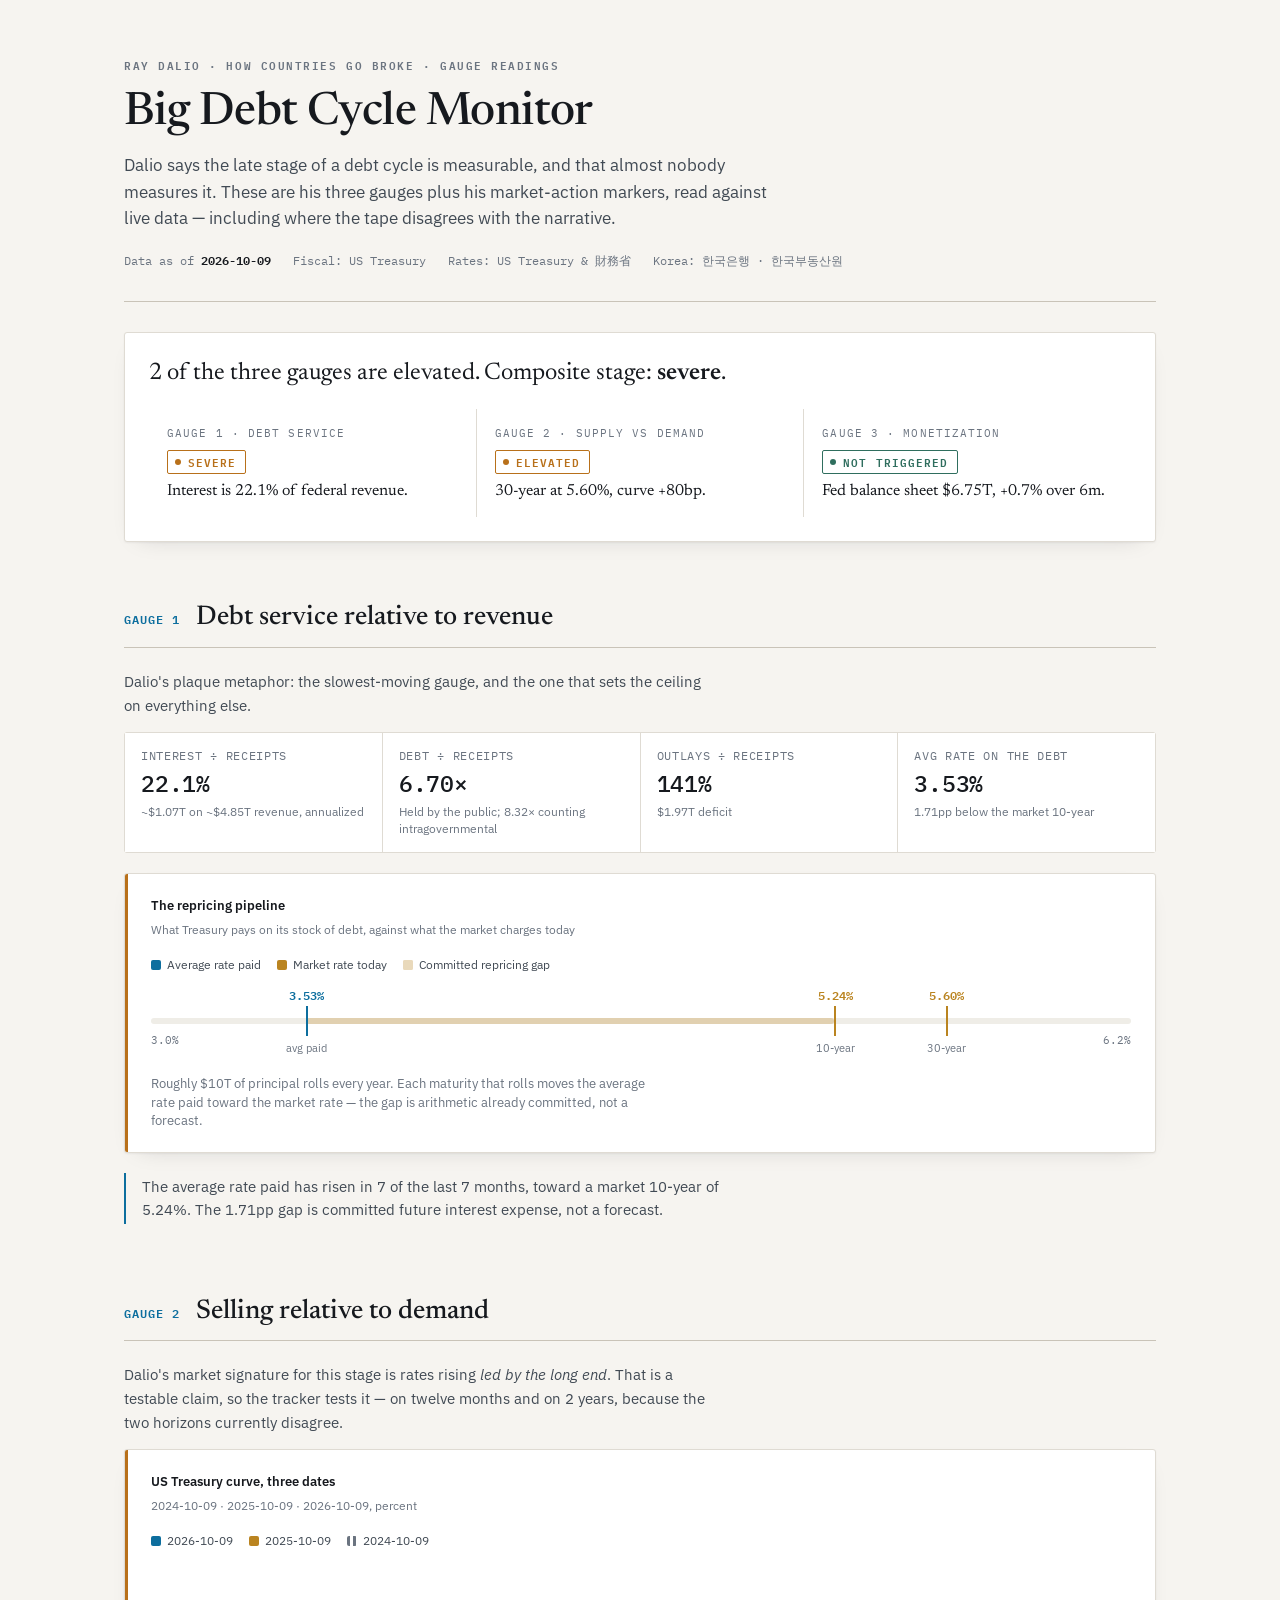
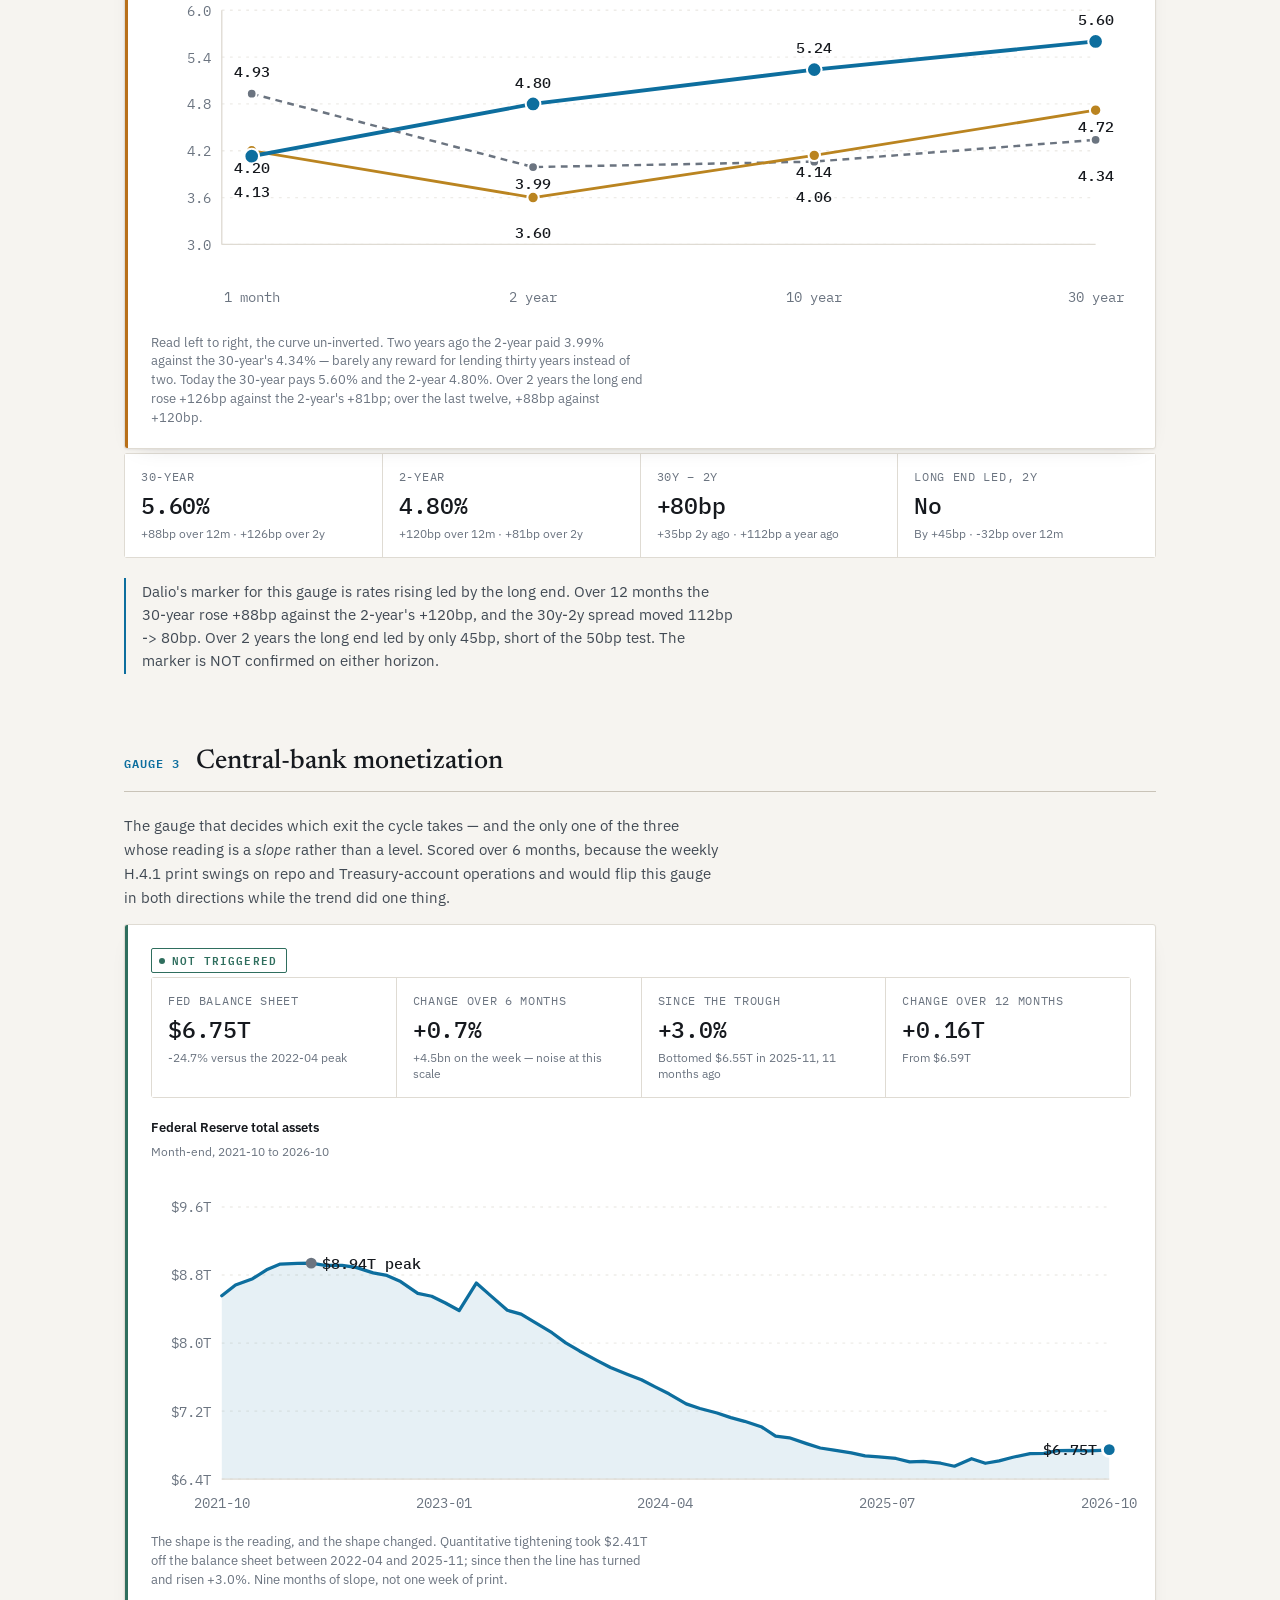
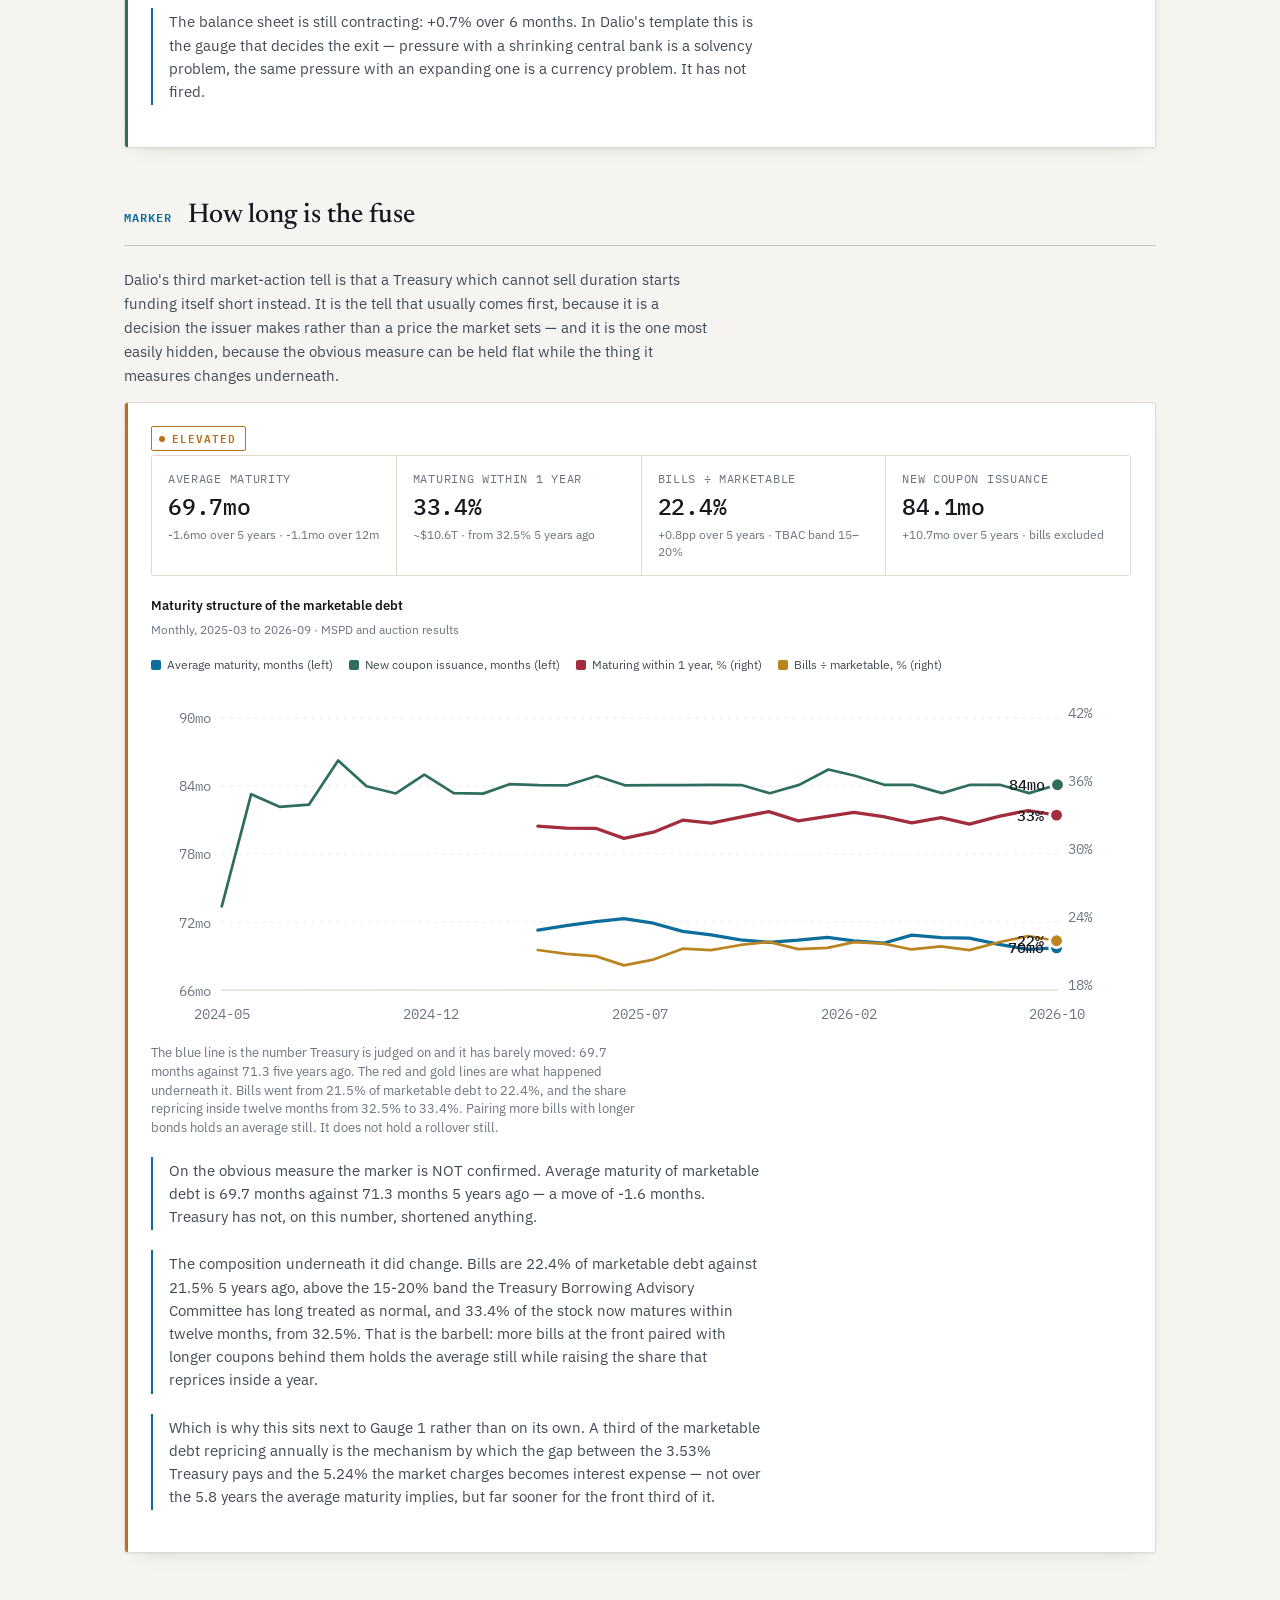
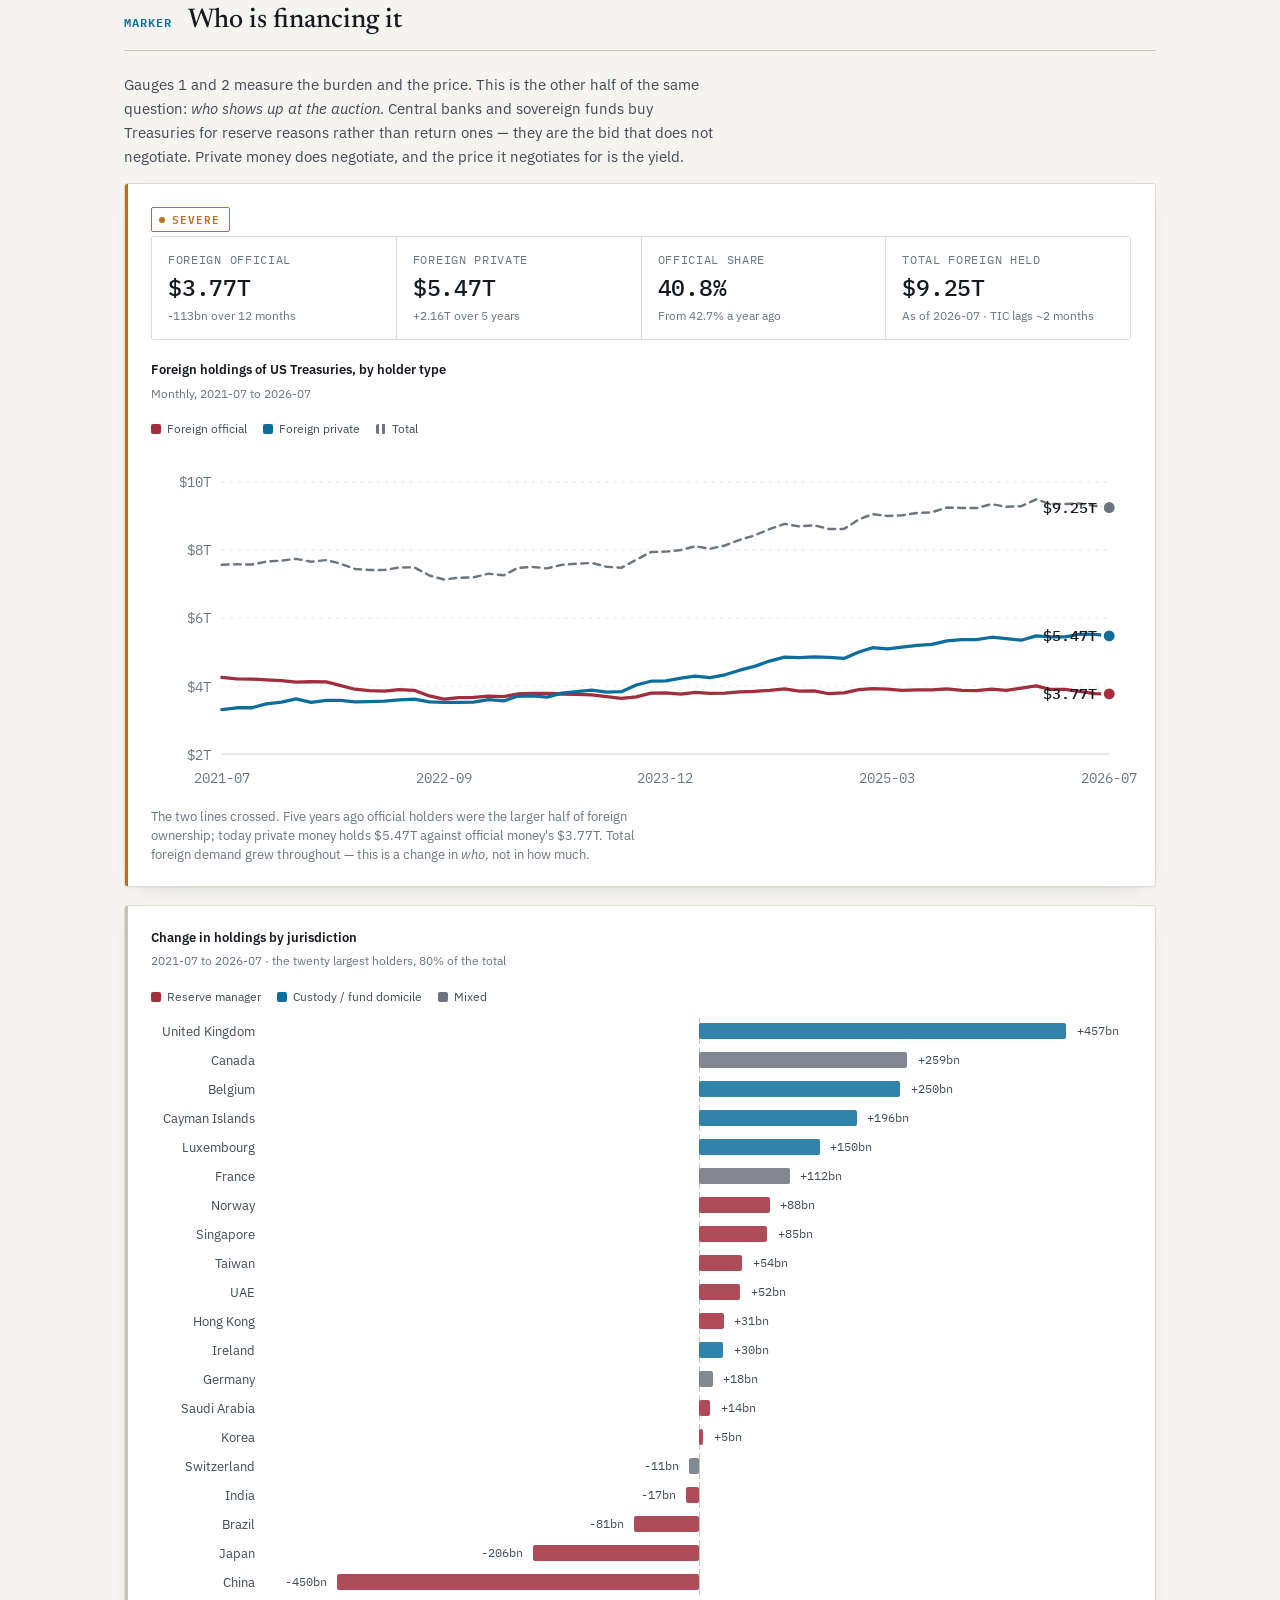
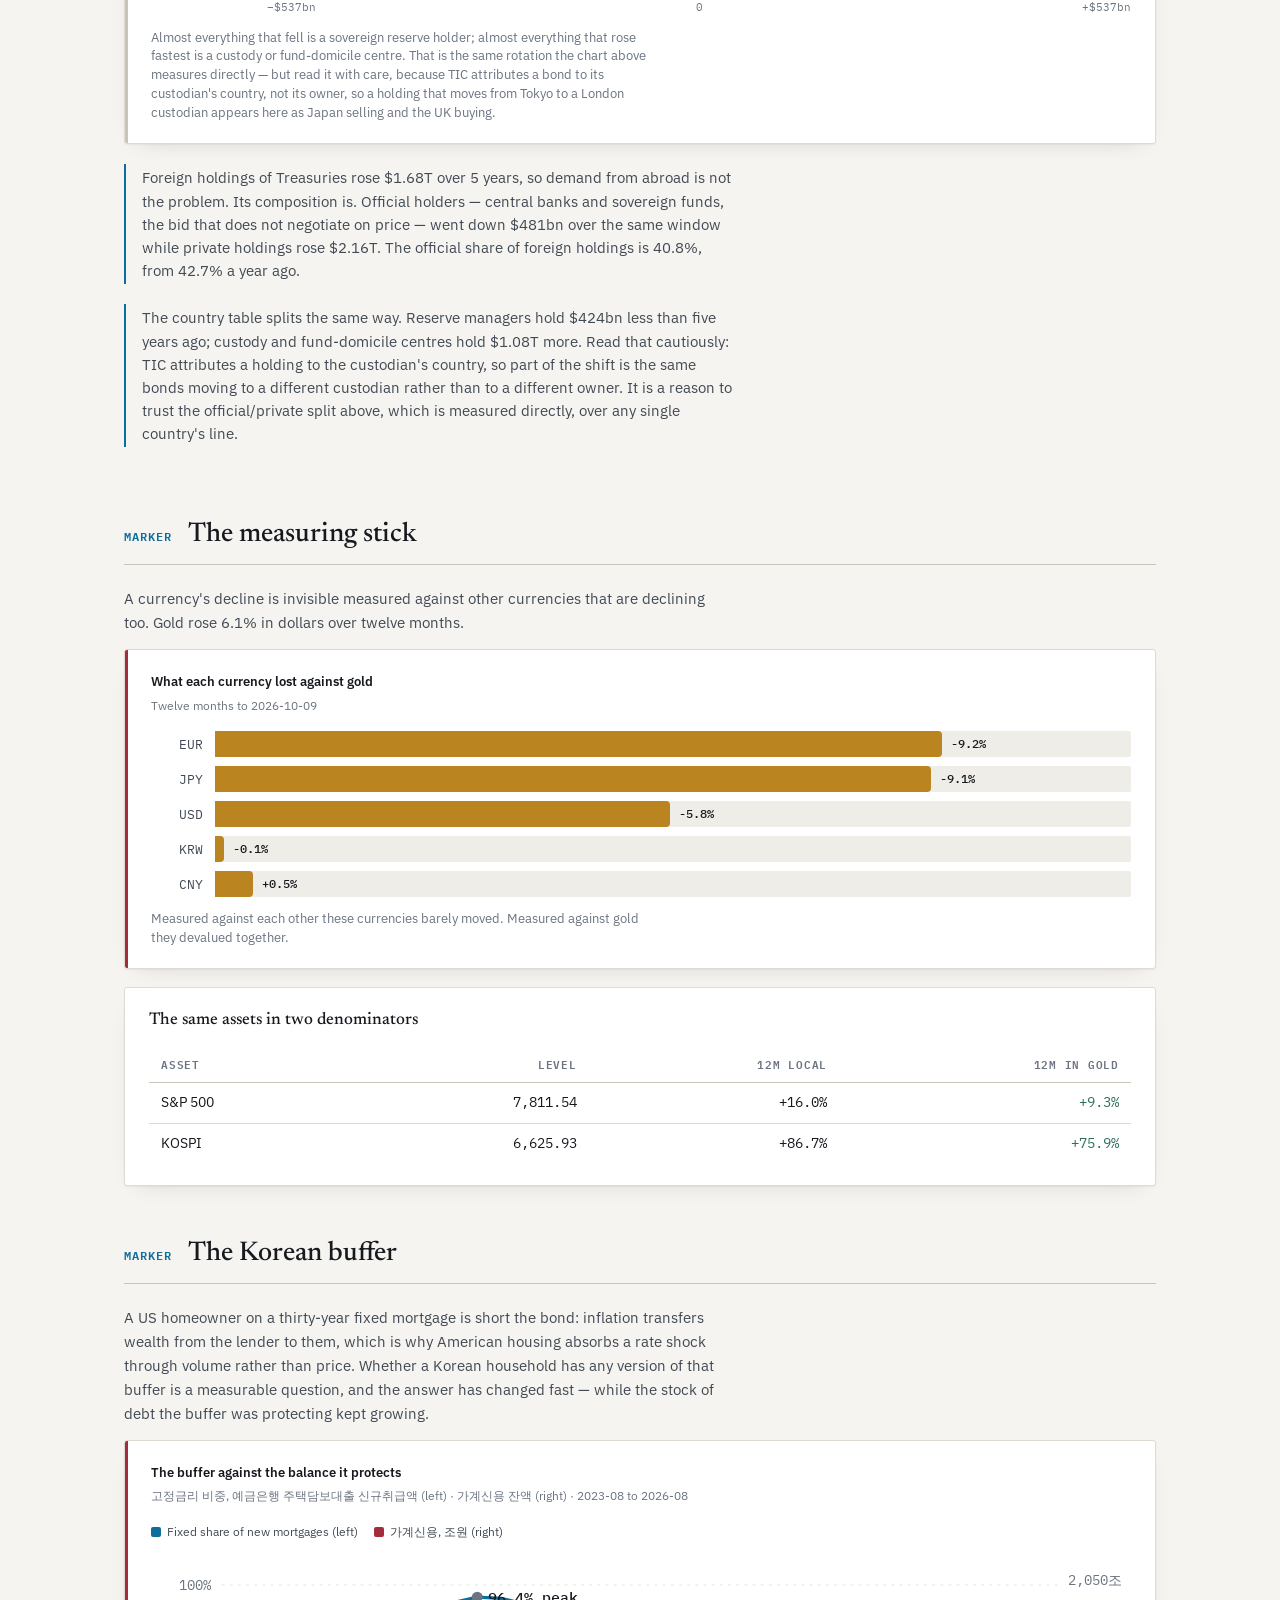
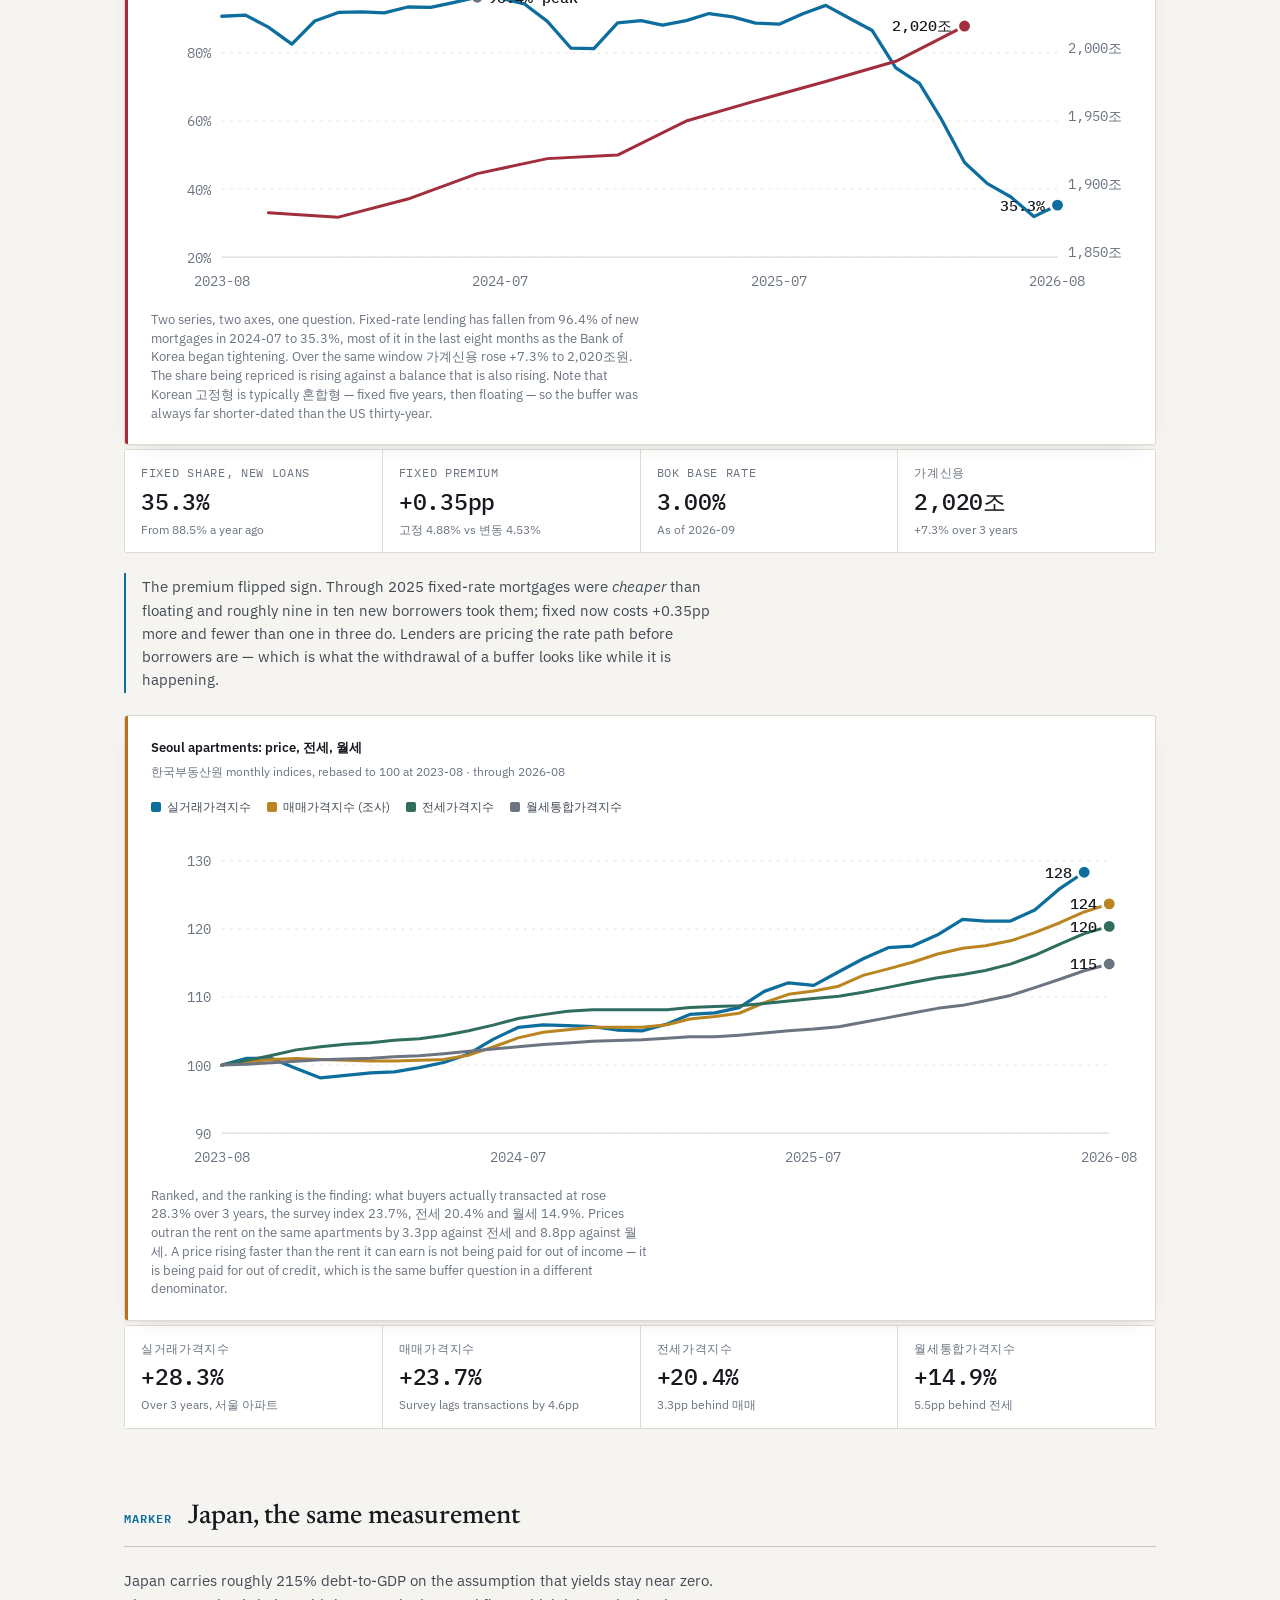
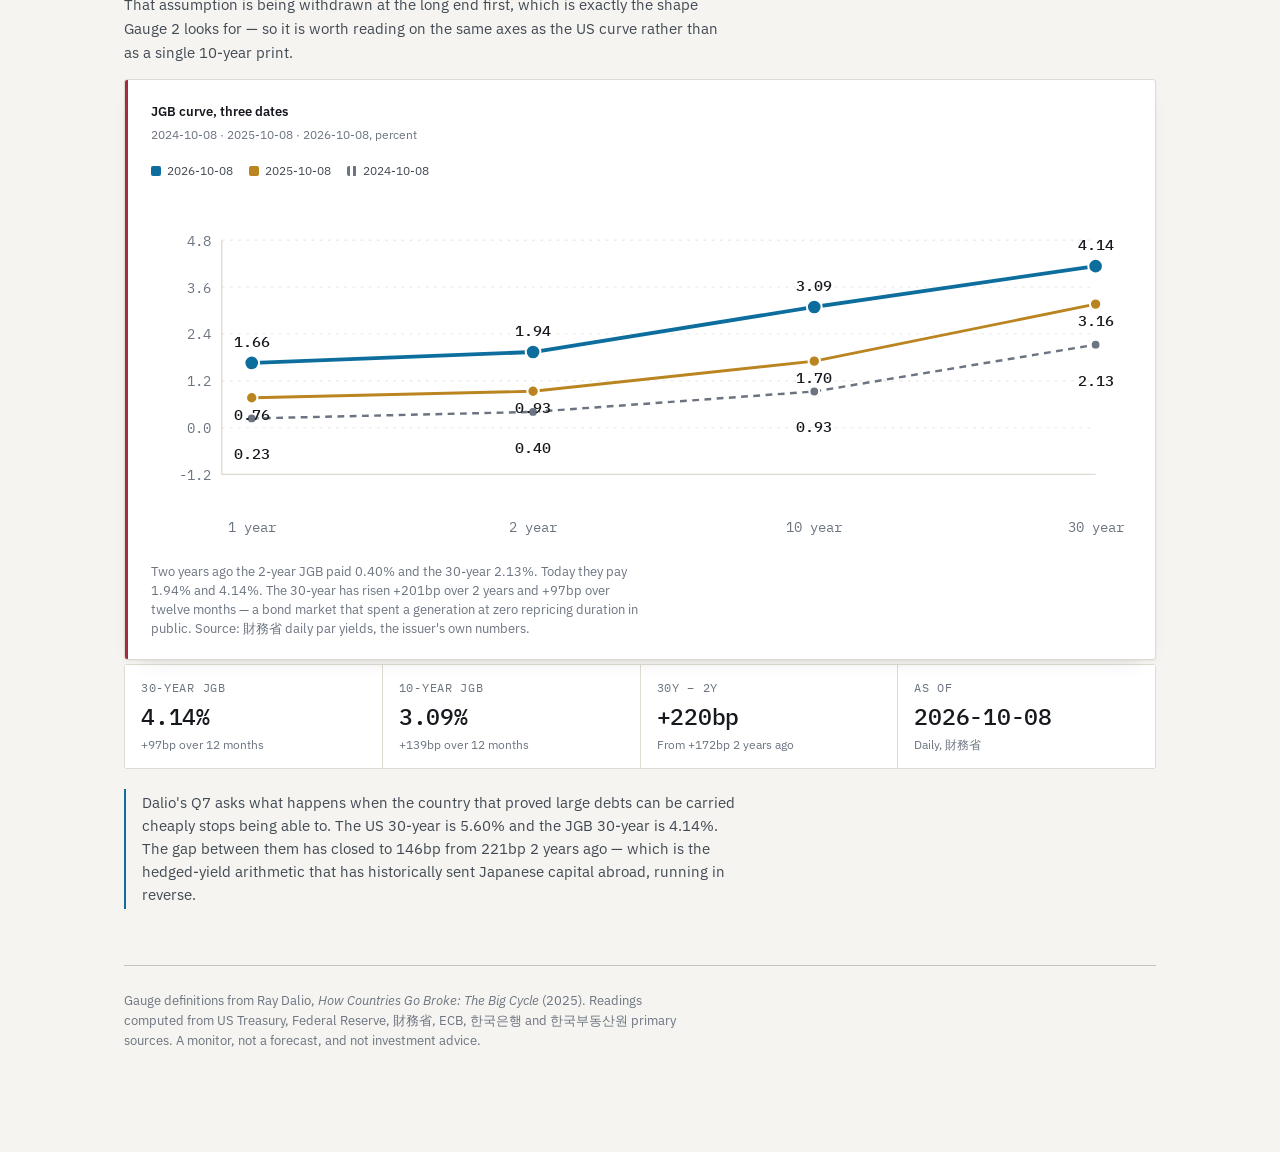
==== commit fb9f7b87: "Refresh monitor to 2026-10-09 STAGE: SEVERE  (2/3 gauges elevated+)" ====
--- a/docs/index.html
+++ b/docs/index.html
@@ -207,30 +207,30 @@
   almost nobody measures it. These are his three gauges plus his market-action
   markers, read against live data — including where the tape disagrees with the
   narrative.</p>
-  <div class="stamp"><span>Data as of <strong class="num">2026-10-02</strong></span>
+  <div class="stamp"><span>Data as of <strong class="num">2026-10-09</strong></span>
   <span>Fiscal: US Treasury</span><span>Rates: US Treasury &amp; 財務省</span>
   <span>Korea: 한국은행 · 한국부동산원</span></div>
 </header>
 
 <div class="readout">
-  <p class="verdict">3 of the three gauges are elevated. Composite
+  <p class="verdict">2 of the three gauges are elevated. Composite
   stage: <strong>severe</strong>.</p>
-  <div class="tiles"><div class="tile"><span class="g">Gauge 1 · Debt service</span><span class="pill warn">Severe</span><span class="n">Interest is 20.3% of federal revenue.</span></div><div class="tile"><span class="g">Gauge 2 · Supply vs demand</span><span class="pill warn">Elevated</span><span class="n">30-year at 5.63%, curve +80bp.</span></div><div class="tile"><span class="g">Gauge 3 · Monetization</span><span class="pill warn">Elevated</span><span class="n">Fed balance sheet $6.74T, +1.3% over 6m.</span></div></div>
+  <div class="tiles"><div class="tile"><span class="g">Gauge 1 · Debt service</span><span class="pill warn">Severe</span><span class="n">Interest is 22.1% of federal revenue.</span></div><div class="tile"><span class="g">Gauge 2 · Supply vs demand</span><span class="pill warn">Elevated</span><span class="n">30-year at 5.60%, curve +80bp.</span></div><div class="tile"><span class="g">Gauge 3 · Monetization</span><span class="pill ok">Not triggered</span><span class="n">Fed balance sheet $6.75T, +0.7% over 6m.</span></div></div>
 </div>
 
 <section><div class="sechead"><span class="idx">GAUGE 1</span><h2>Debt service relative to revenue</h2></div>
   <p>Dalio's plaque metaphor: the slowest-moving gauge, and the one that sets the
   ceiling on everything else.</p>
-  <div class="metrics"><div class="metric"><span class="k">Interest ÷ receipts</span><span class="v">20.3%</span><span class=s>~$1.07T on ~$5.29T revenue, annualized</span></div><div class="metric"><span class="k">Debt ÷ receipts</span><span class="v">6.14×</span><span class=s>Held by the public; 7.62× counting intragovernmental</span></div><div class="metric"><span class="k">Outlays ÷ receipts</span><span class="v">141%</span><span class=s>$2.14T deficit</span></div><div class="metric"><span class="k">Avg rate on the debt</span><span class="v">3.49%</span><span class=s>1.79pp below the market 10-year</span></div></div>
+  <div class="metrics"><div class="metric"><span class="k">Interest ÷ receipts</span><span class="v">22.1%</span><span class=s>~$1.07T on ~$4.85T revenue, annualized</span></div><div class="metric"><span class="k">Debt ÷ receipts</span><span class="v">6.70×</span><span class=s>Held by the public; 8.32× counting intragovernmental</span></div><div class="metric"><span class="k">Outlays ÷ receipts</span><span class="v">141%</span><span class=s>$1.97T deficit</span></div><div class="metric"><span class="k">Avg rate on the debt</span><span class="v">3.53%</span><span class=s>1.71pp below the market 10-year</span></div></div>
   <div class="card striped s-warn">
     <figure><div class="charttitle">The repricing pipeline</div><div class="chartsub">What Treasury pays on its stock of debt, against what the market charges today</div>
     <div class="legend"><span><i style="background:var(--accent)"></i>Average rate paid</span><span><i style="background:var(--gold)"></i>Market rate today</span><span><i style="background:var(--gold); opacity:.3; box-shadow:inset 0 0 0 1px var(--gold)"></i>Committed repricing gap</span></div>
-    <div class="gapscale"><div class="gaptrack"></div><div class="gapfill" style="left:15.4%; width:55.2%"></div><div class="marker" style="left:15.4%; --mk:var(--accent)"><span>3.49%</span><small>avg paid</small></div><div class="marker" style="left:70.7%; --mk:var(--gold)"><span>5.28%</span><small>10-year</small></div><div class="marker" style="left:81.5%; --mk:var(--gold)"><span>5.63%</span><small>30-year</small></div><div class="scaleends"><span class="num">3.0%</span><span class="num">6.2%</span></div></div>
+    <div class="gapscale"><div class="gaptrack"></div><div class="gapfill" style="left:15.8%; width:53.9%"></div><div class="marker" style="left:15.8%; --mk:var(--accent)"><span>3.53%</span><small>avg paid</small></div><div class="marker" style="left:69.7%; --mk:var(--gold)"><span>5.24%</span><small>10-year</small></div><div class="marker" style="left:81.1%; --mk:var(--gold)"><span>5.60%</span><small>30-year</small></div><div class="scaleends"><span class="num">3.0%</span><span class="num">6.2%</span></div></div>
     <figcaption>Roughly $10T of principal rolls every year. Each maturity that rolls
     moves the average rate paid toward the market rate — the gap is arithmetic
     already committed, not a forecast.</figcaption></figure>
   </div>
-  <div class="note"><p>The average rate paid has risen in 7 of the last 7 months, toward a market 10-year of 5.28%. The 1.79pp gap is committed future interest expense, not a forecast.</p></div>
+  <div class="note"><p>The average rate paid has risen in 7 of the last 7 months, toward a market 10-year of 5.24%. The 1.71pp gap is committed future interest expense, not a forecast.</p></div>
 </section>
 
 <section><div class="sechead"><span class="idx">GAUGE 2</span><h2>Selling relative to demand</h2></div>
@@ -238,25 +238,25 @@
   end</em>. That is a testable claim, so the tracker tests it — on twelve months
   and on 2 years, because the two horizons currently disagree.</p>
   <div class="card striped s-warn">
-    <figure><div class="charttitle">US Treasury curve, three dates</div><div class="chartsub">2024-10-02 · 2025-10-02 · 2026-10-02, percent</div>
-    <div class="legend"><span><i style="background:var(--accent)"></i>2026-10-02</span><span><i style="background:var(--gold)"></i>2025-10-02</span><span><i style="background:repeating-linear-gradient(90deg,var(--muted) 0 3px,transparent 3px 6px)"></i>2024-10-02</span></div>
-    <div class="svgwrap"><svg viewBox="0 0 720 262" role="img" aria-label="US Treasury yield curve. 1 month 4.92 in 2024-10-02, 4.23 in 2025-10-02, 4.04 in 2026-10-02; 2 year 3.63 in 2024-10-02, 3.55 in 2025-10-02, 4.83 in 2026-10-02; 10 year 3.79 in 2024-10-02, 4.10 in 2025-10-02, 5.28 in 2026-10-02; 30 year 4.14 in 2024-10-02, 4.69 in 2025-10-02, 5.63 in 2026-10-02">
+    <figure><div class="charttitle">US Treasury curve, three dates</div><div class="chartsub">2024-10-09 · 2025-10-09 · 2026-10-09, percent</div>
+    <div class="legend"><span><i style="background:var(--accent)"></i>2026-10-09</span><span><i style="background:var(--gold)"></i>2025-10-09</span><span><i style="background:repeating-linear-gradient(90deg,var(--muted) 0 3px,transparent 3px 6px)"></i>2024-10-09</span></div>
+    <div class="svgwrap"><svg viewBox="0 0 720 262" role="img" aria-label="US Treasury yield curve. 1 month 4.93 in 2024-10-09, 4.20 in 2025-10-09, 4.13 in 2026-10-09; 2 year 3.99 in 2024-10-09, 3.60 in 2025-10-09, 4.80 in 2026-10-09; 10 year 4.06 in 2024-10-09, 4.14 in 2025-10-09, 5.24 in 2026-10-09; 30 year 4.34 in 2024-10-09, 4.72 in 2025-10-09, 5.60 in 2026-10-09">
 <g class="axtext" text-anchor="end"><text x="44" y="210.0">3.0</text><text x="44" y="175.6">3.6</text><text x="44" y="141.2">4.2</text><text x="44" y="106.8">4.8</text><text x="44" y="72.4">5.4</text><text x="44" y="38.0">6.0</text></g><line class="ax" stroke-dasharray="2 4" opacity=".5" x1="52" y1="206.0" x2="694" y2="206.0"></line><line class="ax" stroke-dasharray="2 4" opacity=".5" x1="52" y1="171.6" x2="694" y2="171.6"></line><line class="ax" stroke-dasharray="2 4" opacity=".5" x1="52" y1="137.2" x2="694" y2="137.2"></line><line class="ax" stroke-dasharray="2 4" opacity=".5" x1="52" y1="102.8" x2="694" y2="102.8"></line><line class="ax" stroke-dasharray="2 4" opacity=".5" x1="52" y1="68.4" x2="694" y2="68.4"></line><line class="ax" stroke-dasharray="2 4" opacity=".5" x1="52" y1="34.0" x2="694" y2="34.0"></line>
 <line class="ax" x1="52" y1="206" x2="694" y2="206"></line>
 <line class="ax" x1="52" y1="34" x2="52" y2="206"></line>
-<polyline points="74.0,95.9 280.7,169.9 487.3,160.7 694.0,140.6" fill="none" stroke="var(--muted)" stroke-width="1.8" stroke-linejoin="round" stroke-dasharray="5 4"></polyline><g fill="var(--muted)" stroke="var(--surface)" stroke-width="1.5"><circle cx="74.0" cy="95.9" r="3.6"></circle><circle cx="280.7" cy="169.9" r="3.6"></circle><circle cx="487.3" cy="160.7" r="3.6"></circle><circle cx="694.0" cy="140.6" r="3.6"></circle></g><polyline points="74.0,135.5 280.7,174.5 487.3,142.9 694.0,109.1" fill="none" stroke="var(--gold)" stroke-width="2.1" stroke-linejoin="round"></polyline><g fill="var(--gold)" stroke="var(--surface)" stroke-width="1.5"><circle cx="74.0" cy="135.5" r="4.2"></circle><circle cx="280.7" cy="174.5" r="4.2"></circle><circle cx="487.3" cy="142.9" r="4.2"></circle><circle cx="694.0" cy="109.1" r="4.2"></circle></g><polyline points="74.0,146.4 280.7,101.1 487.3,75.3 694.0,55.2" fill="none" stroke="var(--accent)" stroke-width="2.8" stroke-linejoin="round"></polyline><g fill="var(--accent)" stroke="var(--surface)" stroke-width="1.5"><circle cx="74.0" cy="146.4" r="5.4"></circle><circle cx="280.7" cy="101.1" r="5.4"></circle><circle cx="487.3" cy="75.3" r="5.4"></circle><circle cx="694.0" cy="55.2" r="5.4"></circle></g><text class="dotlabel" fill="var(--muted)" text-anchor="middle" font-weight="400" x="74.0" y="83.9">4.92</text><text class="dotlabel" fill="var(--gold)" text-anchor="middle" font-weight="400" x="74.0" y="151.5">4.23</text><text class="dotlabel" fill="var(--accent)" text-anchor="middle" font-weight="600" x="74.0" y="176.4">4.04</text><text class="dotlabel" fill="var(--accent)" text-anchor="middle" font-weight="600" x="280.7" y="89.1">4.83</text><text class="dotlabel" fill="var(--muted)" text-anchor="middle" font-weight="400" x="280.7" y="185.9">3.63</text><text class="dotlabel" fill="var(--gold)" text-anchor="middle" font-weight="400" x="280.7" y="204.5">3.55</text><text class="dotlabel" fill="var(--accent)" text-anchor="middle" font-weight="600" x="487.3" y="63.3">5.28</text><text class="dotlabel" fill="var(--gold)" text-anchor="middle" font-weight="400" x="487.3" y="158.9">4.10</text><text class="dotlabel" fill="var(--muted)" text-anchor="middle" font-weight="400" x="487.3" y="190.7">3.79</text><text class="dotlabel" fill="var(--accent)" text-anchor="middle" font-weight="600" x="694.0" y="43.2">5.63</text><text class="dotlabel" fill="var(--gold)" text-anchor="middle" font-weight="400" x="694.0" y="125.1">4.69</text><text class="dotlabel" fill="var(--muted)" text-anchor="middle" font-weight="400" x="694.0" y="170.6">4.14</text>
+<polyline points="74.0,95.3 280.7,149.2 487.3,145.2 694.0,129.2" fill="none" stroke="var(--muted)" stroke-width="1.8" stroke-linejoin="round" stroke-dasharray="5 4"></polyline><g fill="var(--muted)" stroke="var(--surface)" stroke-width="1.5"><circle cx="74.0" cy="95.3" r="3.6"></circle><circle cx="280.7" cy="149.2" r="3.6"></circle><circle cx="487.3" cy="145.2" r="3.6"></circle><circle cx="694.0" cy="129.2" r="3.6"></circle></g><polyline points="74.0,137.2 280.7,171.6 487.3,140.6 694.0,107.4" fill="none" stroke="var(--gold)" stroke-width="2.1" stroke-linejoin="round"></polyline><g fill="var(--gold)" stroke="var(--surface)" stroke-width="1.5"><circle cx="74.0" cy="137.2" r="4.2"></circle><circle cx="280.7" cy="171.6" r="4.2"></circle><circle cx="487.3" cy="140.6" r="4.2"></circle><circle cx="694.0" cy="107.4" r="4.2"></circle></g><polyline points="74.0,141.2 280.7,102.8 487.3,77.6 694.0,56.9" fill="none" stroke="var(--accent)" stroke-width="2.8" stroke-linejoin="round"></polyline><g fill="var(--accent)" stroke="var(--surface)" stroke-width="1.5"><circle cx="74.0" cy="141.2" r="5.4"></circle><circle cx="280.7" cy="102.8" r="5.4"></circle><circle cx="487.3" cy="77.6" r="5.4"></circle><circle cx="694.0" cy="56.9" r="5.4"></circle></g><text class="dotlabel" fill="var(--muted)" text-anchor="middle" font-weight="400" x="74.0" y="83.3">4.93</text><text class="dotlabel" fill="var(--gold)" text-anchor="middle" font-weight="400" x="74.0" y="153.2">4.20</text><text class="dotlabel" fill="var(--accent)" text-anchor="middle" font-weight="600" x="74.0" y="171.2">4.13</text><text class="dotlabel" fill="var(--accent)" text-anchor="middle" font-weight="600" x="280.7" y="90.8">4.80</text><text class="dotlabel" fill="var(--muted)" text-anchor="middle" font-weight="400" x="280.7" y="165.2">3.99</text><text class="dotlabel" fill="var(--gold)" text-anchor="middle" font-weight="400" x="280.7" y="201.6">3.60</text><text class="dotlabel" fill="var(--accent)" text-anchor="middle" font-weight="600" x="487.3" y="65.6">5.24</text><text class="dotlabel" fill="var(--gold)" text-anchor="middle" font-weight="400" x="487.3" y="156.6">4.14</text><text class="dotlabel" fill="var(--muted)" text-anchor="middle" font-weight="400" x="487.3" y="175.2">4.06</text><text class="dotlabel" fill="var(--accent)" text-anchor="middle" font-weight="600" x="694.0" y="44.9">5.60</text><text class="dotlabel" fill="var(--gold)" text-anchor="middle" font-weight="400" x="694.0" y="123.4">4.72</text><text class="dotlabel" fill="var(--muted)" text-anchor="middle" font-weight="400" x="694.0" y="159.2">4.34</text>
 <g class="axtext" text-anchor="middle"><text x="74.0" y="248">1 month</text><text x="280.7" y="248">2 year</text><text x="487.3" y="248">10 year</text><text x="694.0" y="248">30 year</text></g>
 </svg></div>
     <figcaption>Read left to right, the curve un-inverted. Two years ago the
-    2-year paid 3.63% against the 30-year's 4.14% — barely any
+    2-year paid 3.99% against the 30-year's 4.34% — barely any
     reward for lending thirty years instead of two. Today the 30-year pays
-    5.63% and the 2-year 4.83%. Over 2 years the long end
-    rose +149bp against the 2-year's +120bp;
-    over the last twelve, +94bp against
-    +128bp.</figcaption></figure>
-  </div>
-  <div class="metrics"><div class="metric"><span class="k">30-year</span><span class="v">5.63%</span><span class=s>+94bp over 12m · +149bp over 2y</span></div><div class="metric"><span class="k">2-year</span><span class="v">4.83%</span><span class=s>+128bp over 12m · +120bp over 2y</span></div><div class="metric"><span class="k">30y − 2y</span><span class="v">+80bp</span><span class=s>+51bp 2y ago · +114bp a year ago</span></div><div class="metric"><span class="k">Long end led, 2y</span><span class="v">No</span><span class=s>By +29bp · -34bp over 12m</span></div></div>
-  <div class="note"><p>Dalio's marker for this gauge is rates rising led by the long end. Over 12 months the 30-year rose +94bp against the 2-year's +128bp, and the 30y-2y spread moved 114bp -&gt; 80bp. Over 2 years the long end led by only 29bp, short of the 50bp test. The marker is NOT confirmed on either horizon.</p></div>
+    5.60% and the 2-year 4.80%. Over 2 years the long end
+    rose +126bp against the 2-year's +81bp;
+    over the last twelve, +88bp against
+    +120bp.</figcaption></figure>
+  </div>
+  <div class="metrics"><div class="metric"><span class="k">30-year</span><span class="v">5.60%</span><span class=s>+88bp over 12m · +126bp over 2y</span></div><div class="metric"><span class="k">2-year</span><span class="v">4.80%</span><span class=s>+120bp over 12m · +81bp over 2y</span></div><div class="metric"><span class="k">30y − 2y</span><span class="v">+80bp</span><span class=s>+35bp 2y ago · +112bp a year ago</span></div><div class="metric"><span class="k">Long end led, 2y</span><span class="v">No</span><span class=s>By +45bp · -32bp over 12m</span></div></div>
+  <div class="note"><p>Dalio's marker for this gauge is rates rising led by the long end. Over 12 months the 30-year rose +88bp against the 2-year's +120bp, and the 30y-2y spread moved 112bp -&gt; 80bp. Over 2 years the long end led by only 45bp, short of the 50bp test. The marker is NOT confirmed on either horizon.</p></div>
 </section>
 
 <section><div class="sechead"><span class="idx">GAUGE 3</span><h2>Central-bank monetization</h2></div>
@@ -265,22 +265,22 @@
   6 months, because the weekly H.4.1 print swings on repo and
   Treasury-account operations and would flip this gauge in both directions while
   the trend did one thing.</p>
-  <div class="card striped s-warn"><span class="pill warn">Elevated</span>
-  <div class="metrics"><div class="metric"><span class="k">Fed balance sheet</span><span class="v">$6.74T</span><span class=s>-24.8% versus the 2022-04 peak</span></div><div class="metric"><span class="k">Change over 6 months</span><span class="v">+1.3%</span><span class=s>-4.7bn on the week — noise at this scale</span></div><div class="metric"><span class="k">Since the trough</span><span class="v">+2.9%</span><span class=s>Bottomed $6.55T in 2025-11, 10 months ago</span></div><div class="metric"><span class="k">Change over 12 months</span><span class="v">+0.13T</span><span class=s>From $6.61T</span></div></div>
-    <figure><div class="charttitle">Federal Reserve total assets</div><div class="chartsub">Month-end, 2021-10 to 2026-09</div>
-    <div class="svgwrap"><svg viewBox="0 0 720 252" role="img" aria-label="Federal Reserve total assets, month-end, 2021-10-27 to 2026-09-30: peak $8.97T in 2022-04-13, latest $6.74T">
+  <div class="card striped s-ok"><span class="pill ok">Not triggered</span>
+  <div class="metrics"><div class="metric"><span class="k">Fed balance sheet</span><span class="v">$6.75T</span><span class=s>-24.7% versus the 2022-04 peak</span></div><div class="metric"><span class="k">Change over 6 months</span><span class="v">+0.7%</span><span class=s>+4.5bn on the week — noise at this scale</span></div><div class="metric"><span class="k">Since the trough</span><span class="v">+3.0%</span><span class=s>Bottomed $6.55T in 2025-11, 11 months ago</span></div><div class="metric"><span class="k">Change over 12 months</span><span class="v">+0.16T</span><span class=s>From $6.59T</span></div></div>
+    <figure><div class="charttitle">Federal Reserve total assets</div><div class="chartsub">Month-end, 2021-10 to 2026-10</div>
+    <div class="svgwrap"><svg viewBox="0 0 720 252" role="img" aria-label="Federal Reserve total assets, month-end, 2021-10-27 to 2026-10-07: peak $8.97T in 2022-04-13, latest $6.75T">
 <g class="axtext" text-anchor="end"><text x="44" y="226.0">$6.4T</text><text x="44" y="176.0">$7.2T</text><text x="44" y="126.0">$8.0T</text><text x="44" y="76.0">$8.8T</text><text x="44" y="26.0">$9.6T</text></g>
 <g class="axtext" text-anchor="start"></g><line class="ax" stroke-dasharray="2 4" opacity=".5" x1="52" y1="222.0" x2="704" y2="222.0"></line><line class="ax" stroke-dasharray="2 4" opacity=".5" x1="52" y1="172.0" x2="704" y2="172.0"></line><line class="ax" stroke-dasharray="2 4" opacity=".5" x1="52" y1="122.0" x2="704" y2="122.0"></line><line class="ax" stroke-dasharray="2 4" opacity=".5" x1="52" y1="72.0" x2="704" y2="72.0"></line><line class="ax" stroke-dasharray="2 4" opacity=".5" x1="52" y1="22.0" x2="704" y2="22.0"></line>
-<polygon points="52.0,222 52.0,87.2 62.1,79.4 74.8,74.7 85.0,68.2 95.1,64.0 107.8,63.4 118.0,63.3 128.1,64.9 140.8,64.9 150.9,66.4 163.6,70.4 173.8,72.3 183.9,76.8 196.6,85.5 206.8,87.6 216.9,92.6 227.1,98.1 239.7,77.9 249.9,86.8 262.6,97.9 272.7,100.7 282.9,106.8 295.5,114.4 305.7,121.9 315.8,127.8 328.5,134.7 338.7,140.0 351.4,145.1 361.5,149.0 371.7,154.2 381.8,159.3 394.5,166.7 404.6,170.1 417.3,173.4 427.5,176.8 437.6,179.5 450.3,183.7 460.5,190.4 470.6,191.6 483.3,195.9 493.4,199.1 503.6,200.7 516.3,202.7 526.4,204.9 536.6,205.6 549.2,206.8 559.4,209.3 569.5,209.0 582.2,210.3 592.4,212.5 605.1,207.0 615.2,210.3 625.4,208.6 635.5,205.9 648.2,203.3 658.3,203.0 668.5,201.0 681.2,200.9 691.3,201.3 704.0,200.6 704.0,222" fill="var(--accent)" opacity=".10"></polygon><polyline points="52.0,87.2 62.1,79.4 74.8,74.7 85.0,68.2 95.1,64.0 107.8,63.4 118.0,63.3 128.1,64.9 140.8,64.9 150.9,66.4 163.6,70.4 173.8,72.3 183.9,76.8 196.6,85.5 206.8,87.6 216.9,92.6 227.1,98.1 239.7,77.9 249.9,86.8 262.6,97.9 272.7,100.7 282.9,106.8 295.5,114.4 305.7,121.9 315.8,127.8 328.5,134.7 338.7,140.0 351.4,145.1 361.5,149.0 371.7,154.2 381.8,159.3 394.5,166.7 404.6,170.1 417.3,173.4 427.5,176.8 437.6,179.5 450.3,183.7 460.5,190.4 470.6,191.6 483.3,195.9 493.4,199.1 503.6,200.7 516.3,202.7 526.4,204.9 536.6,205.6 549.2,206.8 559.4,209.3 569.5,209.0 582.2,210.3 592.4,212.5 605.1,207.0 615.2,210.3 625.4,208.6 635.5,205.9 648.2,203.3 658.3,203.0 668.5,201.0 681.2,200.9 691.3,201.3 704.0,200.6" fill="none" stroke="var(--accent)" stroke-width="2.4" stroke-linejoin="round" stroke-linecap="round"></polyline><circle cx="118.0" cy="63.3" r="4" fill="var(--muted)"></circle><text class="dotlabel" fill="var(--muted)" text-anchor="start" x="126.0" y="67.3">$8.94T peak</text><circle cx="704.0" cy="200.6" r="5" fill="var(--accent)" stroke="var(--surface)" stroke-width="2"></circle><text class="dotlabel" fill="var(--accent)" text-anchor="end" x="695.0" y="204.6">$6.74T</text>
+<polygon points="52.0,222 52.0,87.2 62.1,79.4 74.7,74.7 84.9,68.2 95.0,64.0 107.6,63.4 117.7,63.3 127.8,64.9 140.4,64.9 150.6,66.4 163.2,70.4 173.3,72.3 183.4,76.8 196.0,85.5 206.2,87.6 216.3,92.6 226.4,98.1 239.0,77.9 249.1,86.8 261.8,97.9 271.9,100.7 282.0,106.8 294.6,114.4 304.7,121.9 314.8,127.8 327.5,134.7 337.6,140.0 350.2,145.1 360.3,149.0 370.4,154.2 380.5,159.3 393.2,166.7 403.3,170.1 415.9,173.4 426.0,176.8 436.1,179.5 448.8,183.7 458.9,190.4 469.0,191.6 481.6,195.9 491.7,199.1 501.8,200.7 514.5,202.7 524.6,204.9 534.7,205.6 547.3,206.8 557.4,209.3 567.5,209.0 580.2,210.3 590.3,212.5 602.9,207.0 613.0,210.3 623.1,208.6 633.2,205.9 645.9,203.3 656.0,203.0 666.1,201.0 678.7,200.9 688.8,201.3 701.5,200.6 704.0,200.3 704.0,222" fill="var(--accent)" opacity=".10"></polygon><polyline points="52.0,87.2 62.1,79.4 74.7,74.7 84.9,68.2 95.0,64.0 107.6,63.4 117.7,63.3 127.8,64.9 140.4,64.9 150.6,66.4 163.2,70.4 173.3,72.3 183.4,76.8 196.0,85.5 206.2,87.6 216.3,92.6 226.4,98.1 239.0,77.9 249.1,86.8 261.8,97.9 271.9,100.7 282.0,106.8 294.6,114.4 304.7,121.9 314.8,127.8 327.5,134.7 337.6,140.0 350.2,145.1 360.3,149.0 370.4,154.2 380.5,159.3 393.2,166.7 403.3,170.1 415.9,173.4 426.0,176.8 436.1,179.5 448.8,183.7 458.9,190.4 469.0,191.6 481.6,195.9 491.7,199.1 501.8,200.7 514.5,202.7 524.6,204.9 534.7,205.6 547.3,206.8 557.4,209.3 567.5,209.0 580.2,210.3 590.3,212.5 602.9,207.0 613.0,210.3 623.1,208.6 633.2,205.9 645.9,203.3 656.0,203.0 666.1,201.0 678.7,200.9 688.8,201.3 701.5,200.6 704.0,200.3" fill="none" stroke="var(--accent)" stroke-width="2.4" stroke-linejoin="round" stroke-linecap="round"></polyline><circle cx="117.7" cy="63.3" r="4" fill="var(--muted)"></circle><text class="dotlabel" fill="var(--muted)" text-anchor="start" x="125.7" y="67.3">$8.94T peak</text><circle cx="704.0" cy="200.3" r="5" fill="var(--accent)" stroke="var(--surface)" stroke-width="2"></circle><text class="dotlabel" fill="var(--accent)" text-anchor="end" x="695.0" y="204.3">$6.75T</text>
 <line class="ax" x1="52" y1="222" x2="704" y2="222"></line>
-<g class="axtext" text-anchor="middle"><text x="52.0" y="243">2021-10</text><text x="215.0" y="243">2023-01</text><text x="378.0" y="243">2024-04</text><text x="541.0" y="243">2025-07</text><text x="704.0" y="243">2026-09</text></g>
+<g class="axtext" text-anchor="middle"><text x="52.0" y="243">2021-10</text><text x="215.0" y="243">2023-01</text><text x="378.0" y="243">2024-04</text><text x="541.0" y="243">2025-07</text><text x="704.0" y="243">2026-10</text></g>
 </svg></div>
     <figcaption>The shape is the reading, and the shape changed. Quantitative
     tightening took $2.41T off the balance
     sheet between 2022-04 and 2025-11; since then the
-    line has turned and risen +2.9%. Nine months of slope,
+    line has turned and risen +3.0%. Nine months of slope,
     not one week of print.</figcaption></figure>
-  <div class="note"><p>Quantitative tightening has ended. The balance sheet bottomed at $6.55T in 2025-11, 10 months ago, and is +2.9% since — +1.3% over the last 6 months. Read week to week this looks like noise; read as a slope it is a turn, which is why the gauge is scored on months.</p></div><div class="note"><p>What it is not, yet: the balance sheet is still -24.8% against its 2022-04 peak, and growth of 1.3% over 6 months is far below the pace of net issuance it would have to absorb to be monetizing the deficit. This is the gauge leaving contained, not arriving at the end state — it escalates when expansion passes 5% over the same window.</p></div>
+  <div class="note"><p>The balance sheet is still contracting: +0.7% over 6 months. In Dalio's template this is the gauge that decides the exit — pressure with a shrinking central bank is a solvency problem, the same pressure with an expanding one is a currency problem. It has not fired.</p></div>
   </div>
 </section>
 
@@ -291,26 +291,26 @@
   sets — and it is the one most easily hidden, because the obvious measure can be
   held flat while the thing it measures changes underneath.</p>
   <div class="card striped s-warn"><span class="pill warn">Elevated</span>
-  <div class="metrics"><div class="metric"><span class="k">Average maturity</span><span class="v">69.6mo</span><span class=s>-1.7mo over 5 years · -1.6mo over 12m</span></div><div class="metric"><span class="k">Maturing within 1 year</span><span class="v">33.8%</span><span class=s>~$10.8T · from 32.5% 5 years ago</span></div><div class="metric"><span class="k">Bills ÷ marketable</span><span class="v">22.8%</span><span class=s>+1.2pp over 5 years · TBAC band 15–20%</span></div><div class="metric"><span class="k">New coupon issuance</span><span class="v">83.4mo</span><span class=s>+10.0mo over 5 years · bills excluded</span></div></div>
-    <figure><div class="charttitle">Maturity structure of the marketable debt</div><div class="chartsub">Monthly, 2025-03 to 2026-08 · MSPD and auction results</div>
+  <div class="metrics"><div class="metric"><span class="k">Average maturity</span><span class="v">69.7mo</span><span class=s>-1.6mo over 5 years · -1.1mo over 12m</span></div><div class="metric"><span class="k">Maturing within 1 year</span><span class="v">33.4%</span><span class=s>~$10.6T · from 32.5% 5 years ago</span></div><div class="metric"><span class="k">Bills ÷ marketable</span><span class="v">22.4%</span><span class=s>+0.8pp over 5 years · TBAC band 15–20%</span></div><div class="metric"><span class="k">New coupon issuance</span><span class="v">84.1mo</span><span class=s>+10.7mo over 5 years · bills excluded</span></div></div>
+    <figure><div class="charttitle">Maturity structure of the marketable debt</div><div class="chartsub">Monthly, 2025-03 to 2026-09 · MSPD and auction results</div>
     <div class="legend"><span><i style="background:var(--accent)"></i>Average maturity, months (left)</span><span><i style="background:var(--ok)"></i>New coupon issuance, months (left)</span><span><i style="background:var(--crit)"></i>Maturing within 1 year, % (right)</span><span><i style="background:var(--gold)"></i>Bills ÷ marketable, % (right)</span></div>
-    <div class="svgwrap"><svg viewBox="0 0 720 252" role="img" aria-label="US Treasury maturity structure, 2025-03-31 to 2026-08-31: average maturity 70 months, new coupon issuance 83 months, 34% maturing within a year, bills 23% of marketable debt">
+    <div class="svgwrap"><svg viewBox="0 0 720 252" role="img" aria-label="US Treasury maturity structure, 2025-03-31 to 2026-09-30: average maturity 70 months, new coupon issuance 84 months, 33% maturing within a year, bills 22% of marketable debt">
 <g class="axtext" text-anchor="end"><text x="44" y="226.0">66mo</text><text x="44" y="176.0">72mo</text><text x="44" y="126.0">78mo</text><text x="44" y="76.0">84mo</text><text x="44" y="26.0">90mo</text></g>
 <g class="axtext" text-anchor="start"><text x="674" y="222.0">18%</text><text x="674" y="172.0">24%</text><text x="674" y="122.0">30%</text><text x="674" y="72.0">36%</text><text x="674" y="22.0">42%</text></g><line class="ax" stroke-dasharray="2 4" opacity=".5" x1="52" y1="222.0" x2="666" y2="222.0"></line><line class="ax" stroke-dasharray="2 4" opacity=".5" x1="52" y1="172.0" x2="666" y2="172.0"></line><line class="ax" stroke-dasharray="2 4" opacity=".5" x1="52" y1="122.0" x2="666" y2="122.0"></line><line class="ax" stroke-dasharray="2 4" opacity=".5" x1="52" y1="72.0" x2="666" y2="72.0"></line><line class="ax" stroke-dasharray="2 4" opacity=".5" x1="52" y1="22.0" x2="666" y2="22.0"></line>
-<polyline points="292.4,177.9 314.0,174.6 336.3,171.7 357.9,169.4 380.2,172.8 402.5,178.8 424.1,181.4 446.5,185.1 468.1,186.8 490.4,185.3 512.7,183.3 532.8,185.8 555.1,187.5 576.7,181.6 599.1,183.4 620.7,183.7 643.0,188.4 665.3,192.0" fill="none" stroke="var(--accent)" stroke-width="2.4" stroke-linejoin="round" stroke-linecap="round"></polyline><circle cx="665.3" cy="192.0" r="5" fill="var(--accent)" stroke="var(--surface)" stroke-width="2"></circle><text class="dotlabel" fill="var(--accent)" text-anchor="end" x="656.3" y="196.0">70mo</text><polyline points="52.0,160.5 74.3,78.0 95.9,87.3 118.2,85.7 140.5,53.2 162.1,72.2 184.4,77.5 206.0,63.6 228.4,77.3 250.7,77.6 270.8,70.7 293.1,71.4 314.7,71.5 337.0,64.7 358.6,71.5 381.0,71.4 403.3,71.4 424.9,71.2 447.2,71.3 468.8,77.3 491.1,71.2 513.4,59.9 533.6,64.5 555.9,71.1 577.5,71.2 599.8,77.2 621.4,71.1 643.7,71.1 666.0,77.2" fill="none" stroke="var(--ok)" stroke-width="2.0" stroke-linejoin="round" stroke-linecap="round"></polyline><circle cx="666.0" cy="77.2" r="5" fill="var(--ok)" stroke="var(--surface)" stroke-width="2"></circle><text class="dotlabel" fill="var(--ok)" text-anchor="end" x="657.0" y="81.2">83mo</text><polyline points="292.4,101.5 314.0,103.0 336.3,103.1 357.9,110.5 380.2,105.9 402.5,97.1 424.1,99.3 446.5,94.9 468.1,90.8 490.4,97.6 512.7,94.3 532.8,91.4 555.1,94.5 576.7,99.1 599.1,95.3 620.7,100.0 643.0,94.3 665.3,90.0" fill="none" stroke="var(--crit)" stroke-width="2.4" stroke-linejoin="round" stroke-linecap="round"></polyline><circle cx="665.3" cy="90.0" r="5" fill="var(--crit)" stroke="var(--surface)" stroke-width="2"></circle><text class="dotlabel" fill="var(--crit)" text-anchor="end" x="656.3" y="94.0">34%</text><polyline points="292.4,192.5 314.0,195.3 336.3,197.0 357.9,203.8 380.2,199.5 402.5,191.5 424.1,192.6 446.5,188.8 468.1,186.5 490.4,191.8 512.7,190.9 532.8,186.7 555.1,187.8 576.7,192.1 599.1,189.8 620.7,192.6 643.0,186.8 665.3,182.2" fill="none" stroke="var(--gold)" stroke-width="2.0" stroke-linejoin="round" stroke-linecap="round"></polyline><circle cx="665.3" cy="182.2" r="5" fill="var(--gold)" stroke="var(--surface)" stroke-width="2"></circle><text class="dotlabel" fill="var(--gold)" text-anchor="end" x="656.3" y="186.2">23%</text>
+<polyline points="284.2,177.9 305.1,174.6 326.7,171.7 347.5,169.4 369.1,172.8 390.6,178.8 411.5,181.4 433.1,185.1 453.9,186.8 475.5,185.3 497.0,183.3 516.5,185.8 538.1,187.5 558.9,181.6 580.5,183.4 601.3,183.7 622.9,188.4 644.4,192.0 665.3,190.9" fill="none" stroke="var(--accent)" stroke-width="2.4" stroke-linejoin="round" stroke-linecap="round"></polyline><circle cx="665.3" cy="190.9" r="5" fill="var(--accent)" stroke="var(--surface)" stroke-width="2"></circle><text class="dotlabel" fill="var(--accent)" text-anchor="end" x="656.3" y="194.9">70mo</text><polyline points="52.0,160.5 73.6,78.0 94.4,87.3 116.0,85.7 137.5,53.2 158.4,72.2 179.9,77.5 200.8,63.6 222.4,77.3 243.9,77.6 263.4,70.7 284.9,71.4 305.8,71.5 327.4,64.7 348.2,71.5 369.8,71.4 391.3,71.4 412.2,71.2 433.8,71.3 454.6,77.3 476.2,71.2 497.7,59.9 517.2,64.5 538.7,71.1 559.6,71.2 581.2,77.2 602.0,71.1 623.6,71.1 645.1,77.2 666.0,71.1" fill="none" stroke="var(--ok)" stroke-width="2.0" stroke-linejoin="round" stroke-linecap="round"></polyline><circle cx="666.0" cy="71.1" r="5" fill="var(--ok)" stroke="var(--surface)" stroke-width="2"></circle><text class="dotlabel" fill="var(--ok)" text-anchor="end" x="657.0" y="75.1">84mo</text><polyline points="284.2,101.5 305.1,103.0 326.7,103.1 347.5,110.5 369.1,105.9 390.6,97.1 411.5,99.3 433.1,94.9 453.9,90.8 475.5,97.6 497.0,94.3 516.5,91.4 538.1,94.5 558.9,99.1 580.5,95.3 601.3,100.0 622.9,94.3 644.4,90.0 665.3,93.4" fill="none" stroke="var(--crit)" stroke-width="2.4" stroke-linejoin="round" stroke-linecap="round"></polyline><circle cx="665.3" cy="93.4" r="5" fill="var(--crit)" stroke="var(--surface)" stroke-width="2"></circle><text class="dotlabel" fill="var(--crit)" text-anchor="end" x="656.3" y="97.4">33%</text><polyline points="284.2,192.5 305.1,195.3 326.7,197.0 347.5,203.8 369.1,199.5 390.6,191.5 411.5,192.6 433.1,188.8 453.9,186.5 475.5,191.8 497.0,190.9 516.5,186.7 538.1,187.8 558.9,192.1 580.5,189.8 601.3,192.6 622.9,186.8 644.4,182.2 665.3,185.7" fill="none" stroke="var(--gold)" stroke-width="2.0" stroke-linejoin="round" stroke-linecap="round"></polyline><circle cx="665.3" cy="185.7" r="5" fill="var(--gold)" stroke="var(--surface)" stroke-width="2"></circle><text class="dotlabel" fill="var(--gold)" text-anchor="end" x="656.3" y="189.7">22%</text>
 <line class="ax" x1="52" y1="222" x2="666" y2="222"></line>
-<g class="axtext" text-anchor="middle"><text x="52.0" y="243">2024-05</text><text x="205.5" y="243">2024-11</text><text x="359.0" y="243">2025-07</text><text x="512.5" y="243">2026-01</text><text x="666.0" y="243">2026-09</text></g>
+<g class="axtext" text-anchor="middle"><text x="52.0" y="243">2024-05</text><text x="205.5" y="243">2024-12</text><text x="359.0" y="243">2025-07</text><text x="512.5" y="243">2026-02</text><text x="666.0" y="243">2026-10</text></g>
 </svg></div>
     <figcaption>The blue line is the number Treasury is judged on and it has
-    barely moved: 69.6 months against
+    barely moved: 69.7 months against
     71.3 five years ago. The red and
     gold lines are what happened underneath it. Bills went from
     21.5% of marketable debt
-    to 22.8%, and the share repricing inside twelve months
+    to 22.4%, and the share repricing inside twelve months
     from 32.5% to
-    33.8%. Pairing more bills with longer bonds holds an
+    33.4%. Pairing more bills with longer bonds holds an
     average still. It does not hold a rollover still.</figcaption></figure>
-  <div class="note"><p>On the obvious measure the marker is NOT confirmed. Average maturity of marketable debt is 69.6 months against 71.3 months 5 years ago — a move of -1.7 months. Treasury has not, on this number, shortened anything.</p></div><div class="note"><p>The composition underneath it did change. Bills are 22.8% of marketable debt against 21.5% 5 years ago, above the 15-20% band the Treasury Borrowing Advisory Committee has long treated as normal, and 33.8% of the stock now matures within twelve months, from 32.5%. That is the barbell: more bills at the front paired with longer coupons behind them holds the average still while raising the share that reprices inside a year.</p></div><div class="note"><p>Which is why this sits next to Gauge 1 rather than on its own. A third of the marketable debt repricing annually is the mechanism by which the gap between the 3.49% Treasury pays and the 5.28% the market charges becomes interest expense — not over the 5.8 years the average maturity implies, but far sooner for the front third of it.</p></div>
+  <div class="note"><p>On the obvious measure the marker is NOT confirmed. Average maturity of marketable debt is 69.7 months against 71.3 months 5 years ago — a move of -1.6 months. Treasury has not, on this number, shortened anything.</p></div><div class="note"><p>The composition underneath it did change. Bills are 22.4% of marketable debt against 21.5% 5 years ago, above the 15-20% band the Treasury Borrowing Advisory Committee has long treated as normal, and 33.4% of the stock now matures within twelve months, from 32.5%. That is the barbell: more bills at the front paired with longer coupons behind them holds the average still while raising the share that reprices inside a year.</p></div><div class="note"><p>Which is why this sits next to Gauge 1 rather than on its own. A third of the marketable debt repricing annually is the mechanism by which the gap between the 3.53% Treasury pays and the 5.24% the market charges becomes interest expense — not over the 5.8 years the average maturity implies, but far sooner for the front third of it.</p></div>
   </div>
 </section>
 
@@ -354,17 +354,17 @@
 
 <section><div class="sechead"><span class="idx">MARKER</span><h2>The measuring stick</h2></div>
   <p>A currency's decline is invisible measured against other currencies that are
-  declining too. Gold rose 7.6% in dollars over twelve months.</p>
+  declining too. Gold rose 6.1% in dollars over twelve months.</p>
   <div class="card striped s-crit">
-    <figure><div class="charttitle">What each currency lost against gold</div><div class="chartsub">Twelve months to 2026-10-02</div>
-    <div class="bars"><div class="barrow"><span class="lbl">JPY</span><div class="bartrack"><div class="barfill" style="width:79.4%"></div><div class="barval" style="left:79.4%">-13.4%</div></div></div><div class="barrow"><span class="lbl">EUR</span><div class="bartrack"><div class="barfill" style="width:64.4%"></div><div class="barval" style="left:64.4%">-10.8%</div></div></div><div class="barrow"><span class="lbl">USD</span><div class="bartrack"><div class="barfill" style="width:42.0%"></div><div class="barval" style="left:42.0%">-7.1%</div></div></div><div class="barrow"><span class="lbl">KRW</span><div class="bartrack"><div class="barfill" style="width:17.6%"></div><div class="barval" style="left:17.6%">-3.0%</div></div></div><div class="barrow"><span class="lbl">CNY</span><div class="bartrack"><div class="barfill" style="width:7.4%"></div><div class="barval" style="left:7.4%">-1.2%</div></div></div></div>
+    <figure><div class="charttitle">What each currency lost against gold</div><div class="chartsub">Twelve months to 2026-10-09</div>
+    <div class="bars"><div class="barrow"><span class="lbl">EUR</span><div class="bartrack"><div class="barfill" style="width:79.4%"></div><div class="barval" style="left:79.4%">-9.2%</div></div></div><div class="barrow"><span class="lbl">JPY</span><div class="bartrack"><div class="barfill" style="width:78.2%"></div><div class="barval" style="left:78.2%">-9.1%</div></div></div><div class="barrow"><span class="lbl">USD</span><div class="bartrack"><div class="barfill" style="width:49.7%"></div><div class="barval" style="left:49.7%">-5.8%</div></div></div><div class="barrow"><span class="lbl">KRW</span><div class="bartrack"><div class="barfill" style="width:1.0%"></div><div class="barval" style="left:1.0%">-0.1%</div></div></div><div class="barrow"><span class="lbl">CNY</span><div class="bartrack"><div class="barfill" style="width:4.2%"></div><div class="barval" style="left:4.2%">+0.5%</div></div></div></div>
     <figcaption>Measured against each other these currencies barely moved.
     Measured against gold they devalued together.</figcaption></figure>
   </div>
   <div class="card" style="margin-top:18px"><h3 style="margin-bottom:14px">The same assets in two denominators</h3>
   <div class="scroller"><table class="data"><thead><tr><th>Asset</th><th>Level</th>
   <th>12m local</th><th>12m in gold</th></tr></thead><tbody>
-  <tr><td>S&P 500</td><td class="n">7,722.72</td><td class="n">+15.0%</td><td class="n" style="color:var(--ok)">+6.9%</td></tr><tr><td>KOSPI</td><td class="n">7,003.74</td><td class="n">+97.3%</td><td class="n" style="color:var(--ok)">+83.4%</td></tr>
+  <tr><td>S&P 500</td><td class="n">7,811.54</td><td class="n">+16.0%</td><td class="n" style="color:var(--ok)">+9.3%</td></tr><tr><td>KOSPI</td><td class="n">6,625.93</td><td class="n">+86.7%</td><td class="n" style="color:var(--ok)">+75.9%</td></tr>
   </tbody></table></div></div>
 </section>
 
@@ -433,29 +433,29 @@
   the shape Gauge 2 looks for — so it is worth reading on the same axes as the US
   curve rather than as a single 10-year print.</p>
   <div class="card striped s-crit">
-    <figure><div class="charttitle">JGB curve, three dates</div><div class="chartsub">2024-10-01 · 2025-10-01 · 2026-10-01, percent</div>
-    <div class="legend"><span><i style="background:var(--accent)"></i>2026-10-01</span><span><i style="background:var(--gold)"></i>2025-10-01</span><span><i style="background:repeating-linear-gradient(90deg,var(--muted) 0 3px,transparent 3px 6px)"></i>2024-10-01</span></div>
-    <div class="svgwrap"><svg viewBox="0 0 720 262" role="img" aria-label="Japanese government bond yield curve. 1 year 0.23 in 2024-10-01, 0.79 in 2025-10-01, 1.67 in 2026-10-01; 2 year 0.39 in 2024-10-01, 0.95 in 2025-10-01, 1.94 in 2026-10-01; 10 year 0.89 in 2024-10-01, 1.66 in 2025-10-01, 3.09 in 2026-10-01; 30 year 2.09 in 2024-10-01, 3.07 in 2025-10-01, 4.12 in 2026-10-01">
+    <figure><div class="charttitle">JGB curve, three dates</div><div class="chartsub">2024-10-08 · 2025-10-08 · 2026-10-08, percent</div>
+    <div class="legend"><span><i style="background:var(--accent)"></i>2026-10-08</span><span><i style="background:var(--gold)"></i>2025-10-08</span><span><i style="background:repeating-linear-gradient(90deg,var(--muted) 0 3px,transparent 3px 6px)"></i>2024-10-08</span></div>
+    <div class="svgwrap"><svg viewBox="0 0 720 262" role="img" aria-label="Japanese government bond yield curve. 1 year 0.23 in 2024-10-08, 0.76 in 2025-10-08, 1.66 in 2026-10-08; 2 year 0.40 in 2024-10-08, 0.93 in 2025-10-08, 1.94 in 2026-10-08; 10 year 0.93 in 2024-10-08, 1.70 in 2025-10-08, 3.09 in 2026-10-08; 30 year 2.13 in 2024-10-08, 3.16 in 2025-10-08, 4.14 in 2026-10-08">
 <g class="axtext" text-anchor="end"><text x="44" y="210.0">-1.2</text><text x="44" y="175.6">0.0</text><text x="44" y="141.2">1.2</text><text x="44" y="106.8">2.4</text><text x="44" y="72.4">3.6</text><text x="44" y="38.0">4.8</text></g><line class="ax" stroke-dasharray="2 4" opacity=".5" x1="52" y1="206.0" x2="694" y2="206.0"></line><line class="ax" stroke-dasharray="2 4" opacity=".5" x1="52" y1="171.6" x2="694" y2="171.6"></line><line class="ax" stroke-dasharray="2 4" opacity=".5" x1="52" y1="137.2" x2="694" y2="137.2"></line><line class="ax" stroke-dasharray="2 4" opacity=".5" x1="52" y1="102.8" x2="694" y2="102.8"></line><line class="ax" stroke-dasharray="2 4" opacity=".5" x1="52" y1="68.4" x2="694" y2="68.4"></line><line class="ax" stroke-dasharray="2 4" opacity=".5" x1="52" y1="34.0" x2="694" y2="34.0"></line>
 <line class="ax" x1="52" y1="206" x2="694" y2="206"></line>
 <line class="ax" x1="52" y1="34" x2="52" y2="206"></line>
-<polyline points="74.0,165.2 280.7,160.4 487.3,146.0 694.0,111.6" fill="none" stroke="var(--muted)" stroke-width="1.8" stroke-linejoin="round" stroke-dasharray="5 4"></polyline><g fill="var(--muted)" stroke="var(--surface)" stroke-width="1.5"><circle cx="74.0" cy="165.2" r="3.6"></circle><circle cx="280.7" cy="160.4" r="3.6"></circle><circle cx="487.3" cy="146.0" r="3.6"></circle><circle cx="694.0" cy="111.6" r="3.6"></circle></g><polyline points="74.0,148.9 280.7,144.3 487.3,123.9 694.0,83.5" fill="none" stroke="var(--gold)" stroke-width="2.1" stroke-linejoin="round"></polyline><g fill="var(--gold)" stroke="var(--surface)" stroke-width="1.5"><circle cx="74.0" cy="148.9" r="4.2"></circle><circle cx="280.7" cy="144.3" r="4.2"></circle><circle cx="487.3" cy="123.9" r="4.2"></circle><circle cx="694.0" cy="83.5" r="4.2"></circle></g><polyline points="74.0,123.8 280.7,116.0 487.3,83.0 694.0,53.4" fill="none" stroke="var(--accent)" stroke-width="2.8" stroke-linejoin="round"></polyline><g fill="var(--accent)" stroke="var(--surface)" stroke-width="1.5"><circle cx="74.0" cy="123.8" r="5.4"></circle><circle cx="280.7" cy="116.0" r="5.4"></circle><circle cx="487.3" cy="83.0" r="5.4"></circle><circle cx="694.0" cy="53.4" r="5.4"></circle></g><text class="dotlabel" fill="var(--accent)" text-anchor="middle" font-weight="600" x="74.0" y="111.8">1.67</text><text class="dotlabel" fill="var(--gold)" text-anchor="middle" font-weight="400" x="74.0" y="164.9">0.79</text><text class="dotlabel" fill="var(--muted)" text-anchor="middle" font-weight="400" x="74.0" y="195.2">0.23</text><text class="dotlabel" fill="var(--accent)" text-anchor="middle" font-weight="600" x="280.7" y="104.0">1.94</text><text class="dotlabel" fill="var(--gold)" text-anchor="middle" font-weight="400" x="280.7" y="160.3">0.95</text><text class="dotlabel" fill="var(--muted)" text-anchor="middle" font-weight="400" x="280.7" y="190.4">0.39</text><text class="dotlabel" fill="var(--accent)" text-anchor="middle" font-weight="600" x="487.3" y="71.0">3.09</text><text class="dotlabel" fill="var(--gold)" text-anchor="middle" font-weight="400" x="487.3" y="139.9">1.66</text><text class="dotlabel" fill="var(--muted)" text-anchor="middle" font-weight="400" x="487.3" y="176.0">0.89</text><text class="dotlabel" fill="var(--accent)" text-anchor="middle" font-weight="600" x="694.0" y="41.4">4.12</text><text class="dotlabel" fill="var(--gold)" text-anchor="middle" font-weight="400" x="694.0" y="99.5">3.07</text><text class="dotlabel" fill="var(--muted)" text-anchor="middle" font-weight="400" x="694.0" y="141.6">2.09</text>
+<polyline points="74.0,164.9 280.7,160.1 487.3,145.1 694.0,110.7" fill="none" stroke="var(--muted)" stroke-width="1.8" stroke-linejoin="round" stroke-dasharray="5 4"></polyline><g fill="var(--muted)" stroke="var(--surface)" stroke-width="1.5"><circle cx="74.0" cy="164.9" r="3.6"></circle><circle cx="280.7" cy="160.1" r="3.6"></circle><circle cx="487.3" cy="145.1" r="3.6"></circle><circle cx="694.0" cy="110.7" r="3.6"></circle></g><polyline points="74.0,149.7 280.7,144.9 487.3,122.8 694.0,80.9" fill="none" stroke="var(--gold)" stroke-width="2.1" stroke-linejoin="round"></polyline><g fill="var(--gold)" stroke="var(--surface)" stroke-width="1.5"><circle cx="74.0" cy="149.7" r="4.2"></circle><circle cx="280.7" cy="144.9" r="4.2"></circle><circle cx="487.3" cy="122.8" r="4.2"></circle><circle cx="694.0" cy="80.9" r="4.2"></circle></g><polyline points="74.0,124.1 280.7,116.1 487.3,83.0 694.0,53.0" fill="none" stroke="var(--accent)" stroke-width="2.8" stroke-linejoin="round"></polyline><g fill="var(--accent)" stroke="var(--surface)" stroke-width="1.5"><circle cx="74.0" cy="124.1" r="5.4"></circle><circle cx="280.7" cy="116.1" r="5.4"></circle><circle cx="487.3" cy="83.0" r="5.4"></circle><circle cx="694.0" cy="53.0" r="5.4"></circle></g><text class="dotlabel" fill="var(--accent)" text-anchor="middle" font-weight="600" x="74.0" y="112.1">1.66</text><text class="dotlabel" fill="var(--gold)" text-anchor="middle" font-weight="400" x="74.0" y="165.7">0.76</text><text class="dotlabel" fill="var(--muted)" text-anchor="middle" font-weight="400" x="74.0" y="194.9">0.23</text><text class="dotlabel" fill="var(--accent)" text-anchor="middle" font-weight="600" x="280.7" y="104.1">1.94</text><text class="dotlabel" fill="var(--gold)" text-anchor="middle" font-weight="400" x="280.7" y="160.9">0.93</text><text class="dotlabel" fill="var(--muted)" text-anchor="middle" font-weight="400" x="280.7" y="190.1">0.40</text><text class="dotlabel" fill="var(--accent)" text-anchor="middle" font-weight="600" x="487.3" y="71.0">3.09</text><text class="dotlabel" fill="var(--gold)" text-anchor="middle" font-weight="400" x="487.3" y="138.8">1.70</text><text class="dotlabel" fill="var(--muted)" text-anchor="middle" font-weight="400" x="487.3" y="175.1">0.93</text><text class="dotlabel" fill="var(--accent)" text-anchor="middle" font-weight="600" x="694.0" y="41.0">4.14</text><text class="dotlabel" fill="var(--gold)" text-anchor="middle" font-weight="400" x="694.0" y="96.9">3.16</text><text class="dotlabel" fill="var(--muted)" text-anchor="middle" font-weight="400" x="694.0" y="140.7">2.13</text>
 <g class="axtext" text-anchor="middle"><text x="74.0" y="248">1 year</text><text x="280.7" y="248">2 year</text><text x="487.3" y="248">10 year</text><text x="694.0" y="248">30 year</text></g>
 </svg></div>
-    <figcaption>Two years ago the 2-year JGB paid 0.39% and the
-    30-year 2.09%. Today they pay 1.94% and
-    4.12%. The 30-year has risen
-    +203bp over 2 years and
-    +105bp over twelve months — a bond market that spent a
+    <figcaption>Two years ago the 2-year JGB paid 0.40% and the
+    30-year 2.13%. Today they pay 1.94% and
+    4.14%. The 30-year has risen
+    +201bp over 2 years and
+    +97bp over twelve months — a bond market that spent a
     generation at zero repricing duration in public. Source: 財務省 daily par
     yields, the issuer's own numbers.</figcaption></figure>
   </div>
-  <div class="metrics"><div class="metric"><span class="k">30-year JGB</span><span class="v">4.12%</span><span class=s>+105bp over 12 months</span></div><div class="metric"><span class="k">10-year JGB</span><span class="v">3.09%</span><span class=s>+143bp over 12 months</span></div><div class="metric"><span class="k">30y − 2y</span><span class="v">+218bp</span><span class=s>From +170bp 2 years ago</span></div><div class="metric"><span class="k">As of</span><span class="v">2026-10-01</span><span class=s>Daily, 財務省</span></div></div>
+  <div class="metrics"><div class="metric"><span class="k">30-year JGB</span><span class="v">4.14%</span><span class=s>+97bp over 12 months</span></div><div class="metric"><span class="k">10-year JGB</span><span class="v">3.09%</span><span class=s>+139bp over 12 months</span></div><div class="metric"><span class="k">30y − 2y</span><span class="v">+220bp</span><span class=s>From +172bp 2 years ago</span></div><div class="metric"><span class="k">As of</span><span class="v">2026-10-08</span><span class=s>Daily, 財務省</span></div></div>
   <div class="note"><p>Dalio's Q7 asks what happens when the country that proved
   large debts can be carried cheaply stops being able to. The US 30-year is
-  5.63% and the JGB 30-year is 4.12%. The gap between
-  them has closed to 151bp from
-  205bp 2 years ago — which is the
+  5.60% and the JGB 30-year is 4.14%. The gap between
+  them has closed to 146bp from
+  221bp 2 years ago — which is the
   hedged-yield arithmetic that has historically sent Japanese capital abroad,
   running in reverse.</p></div>
 </section>
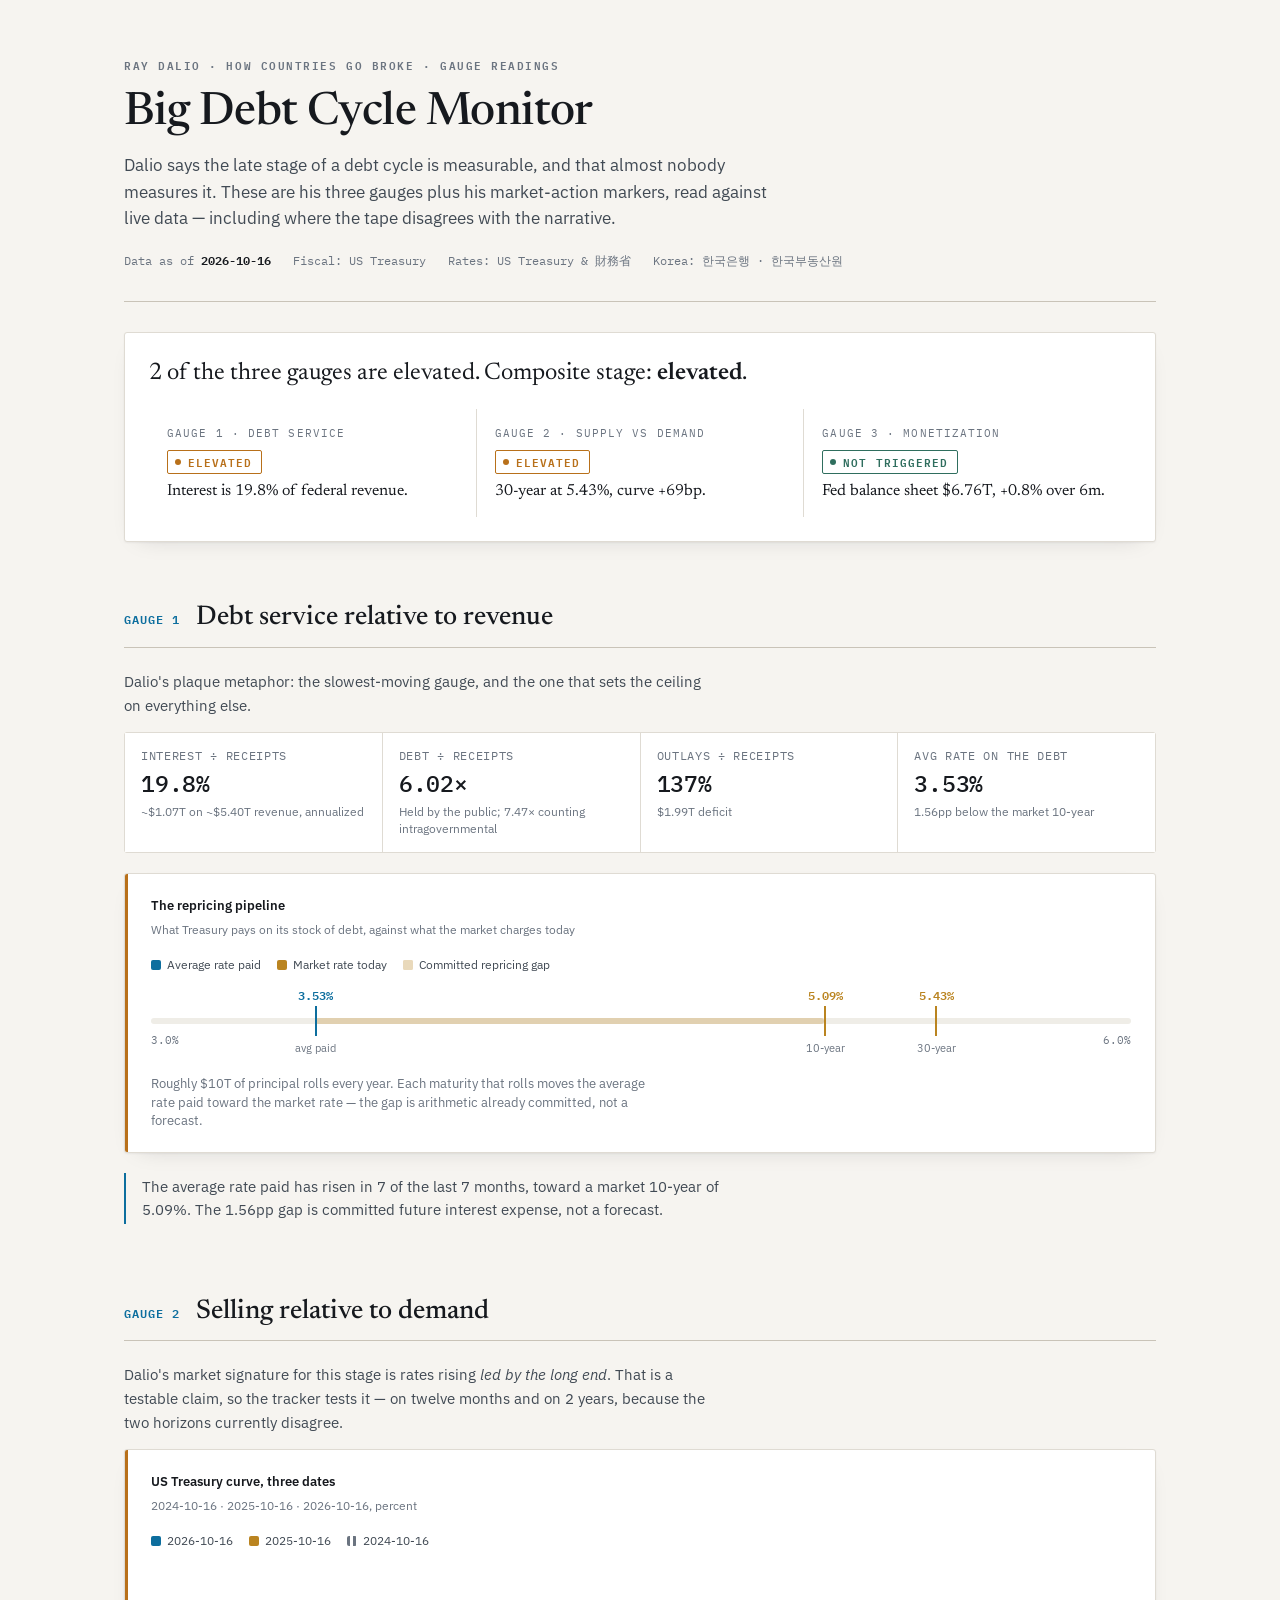
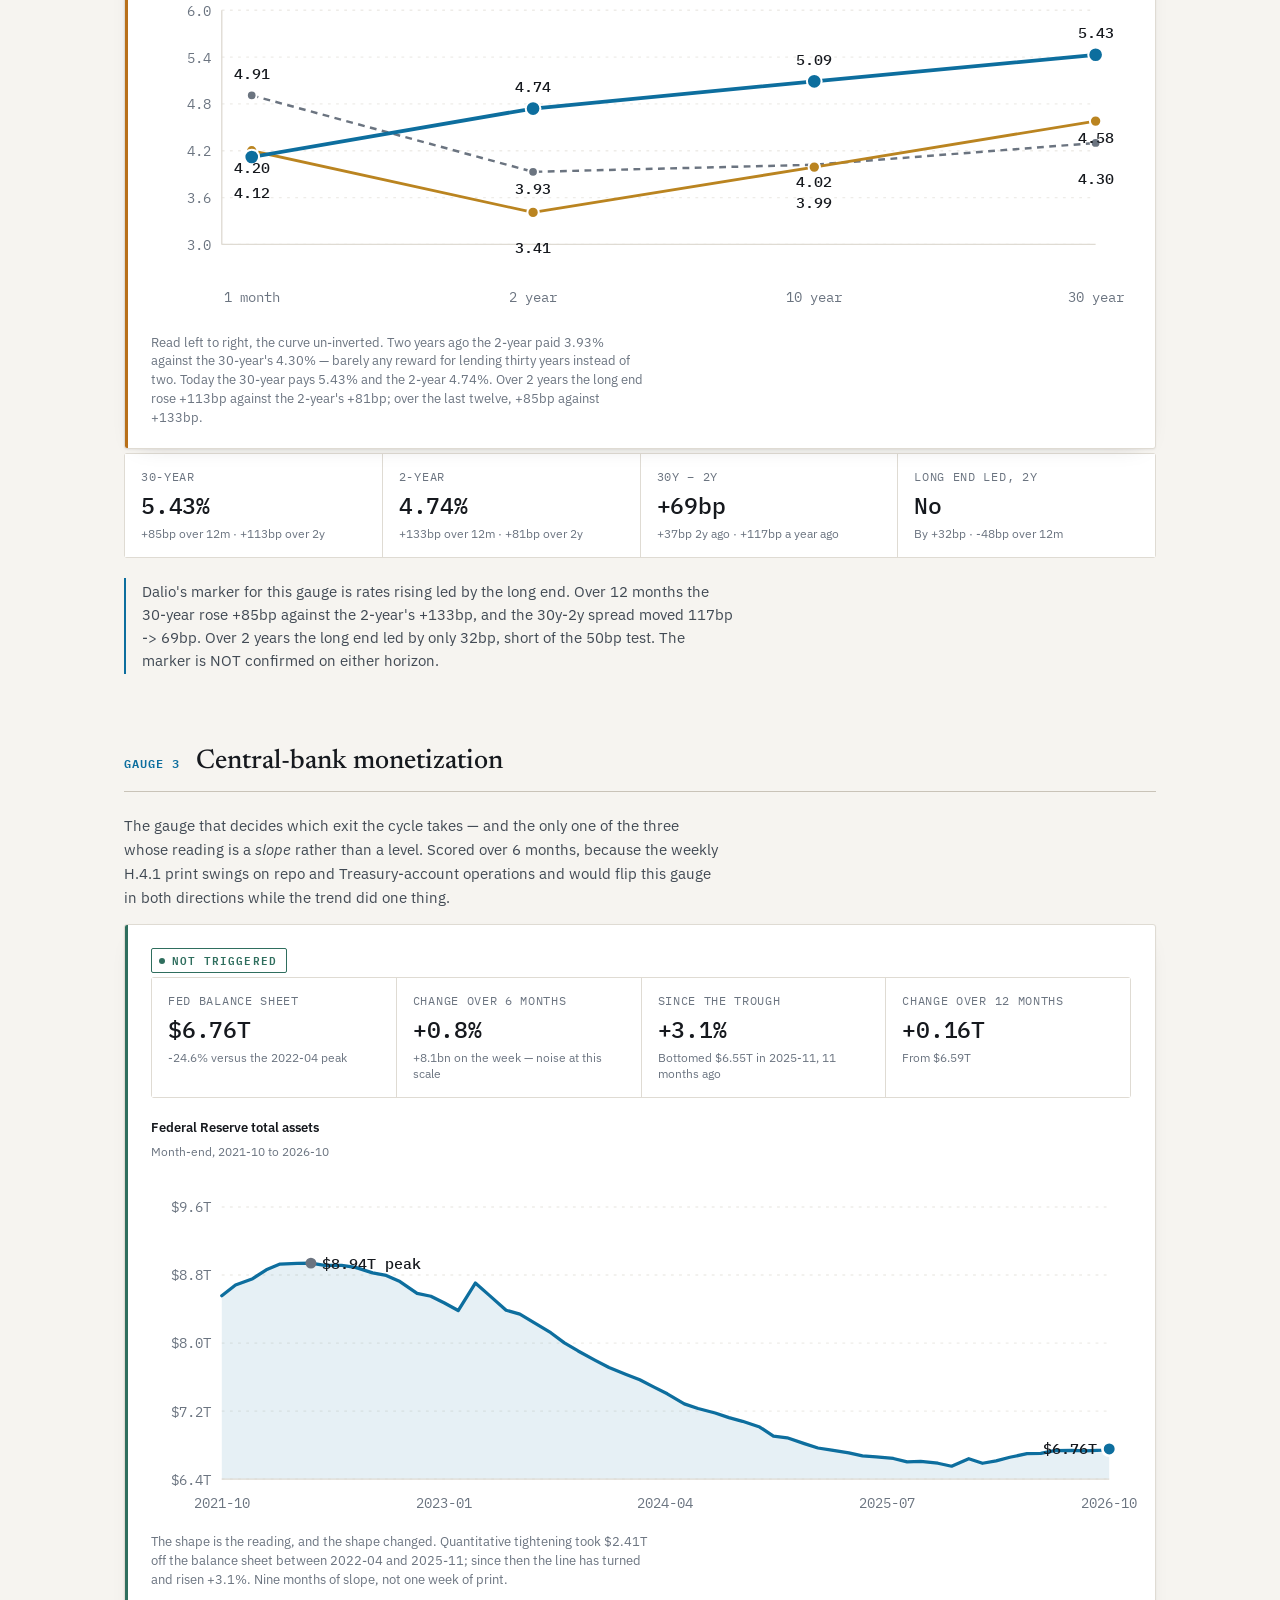
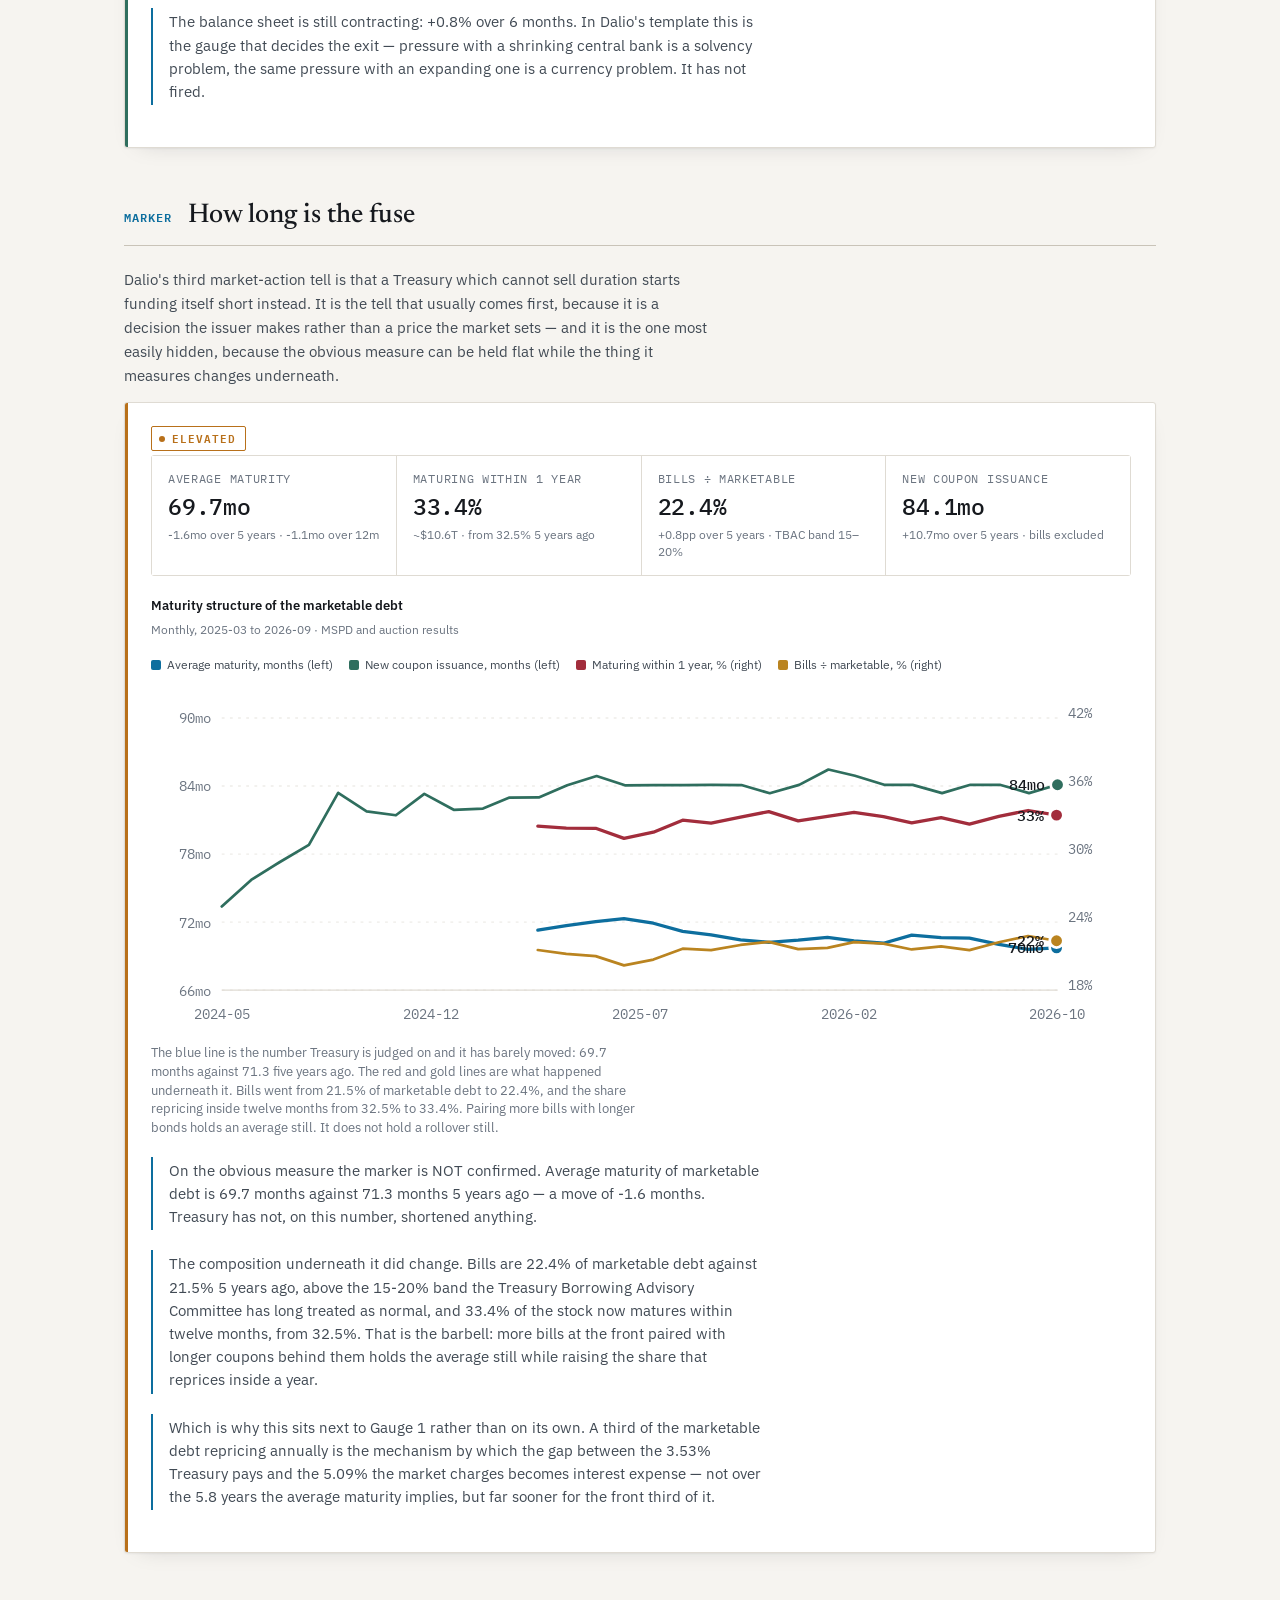
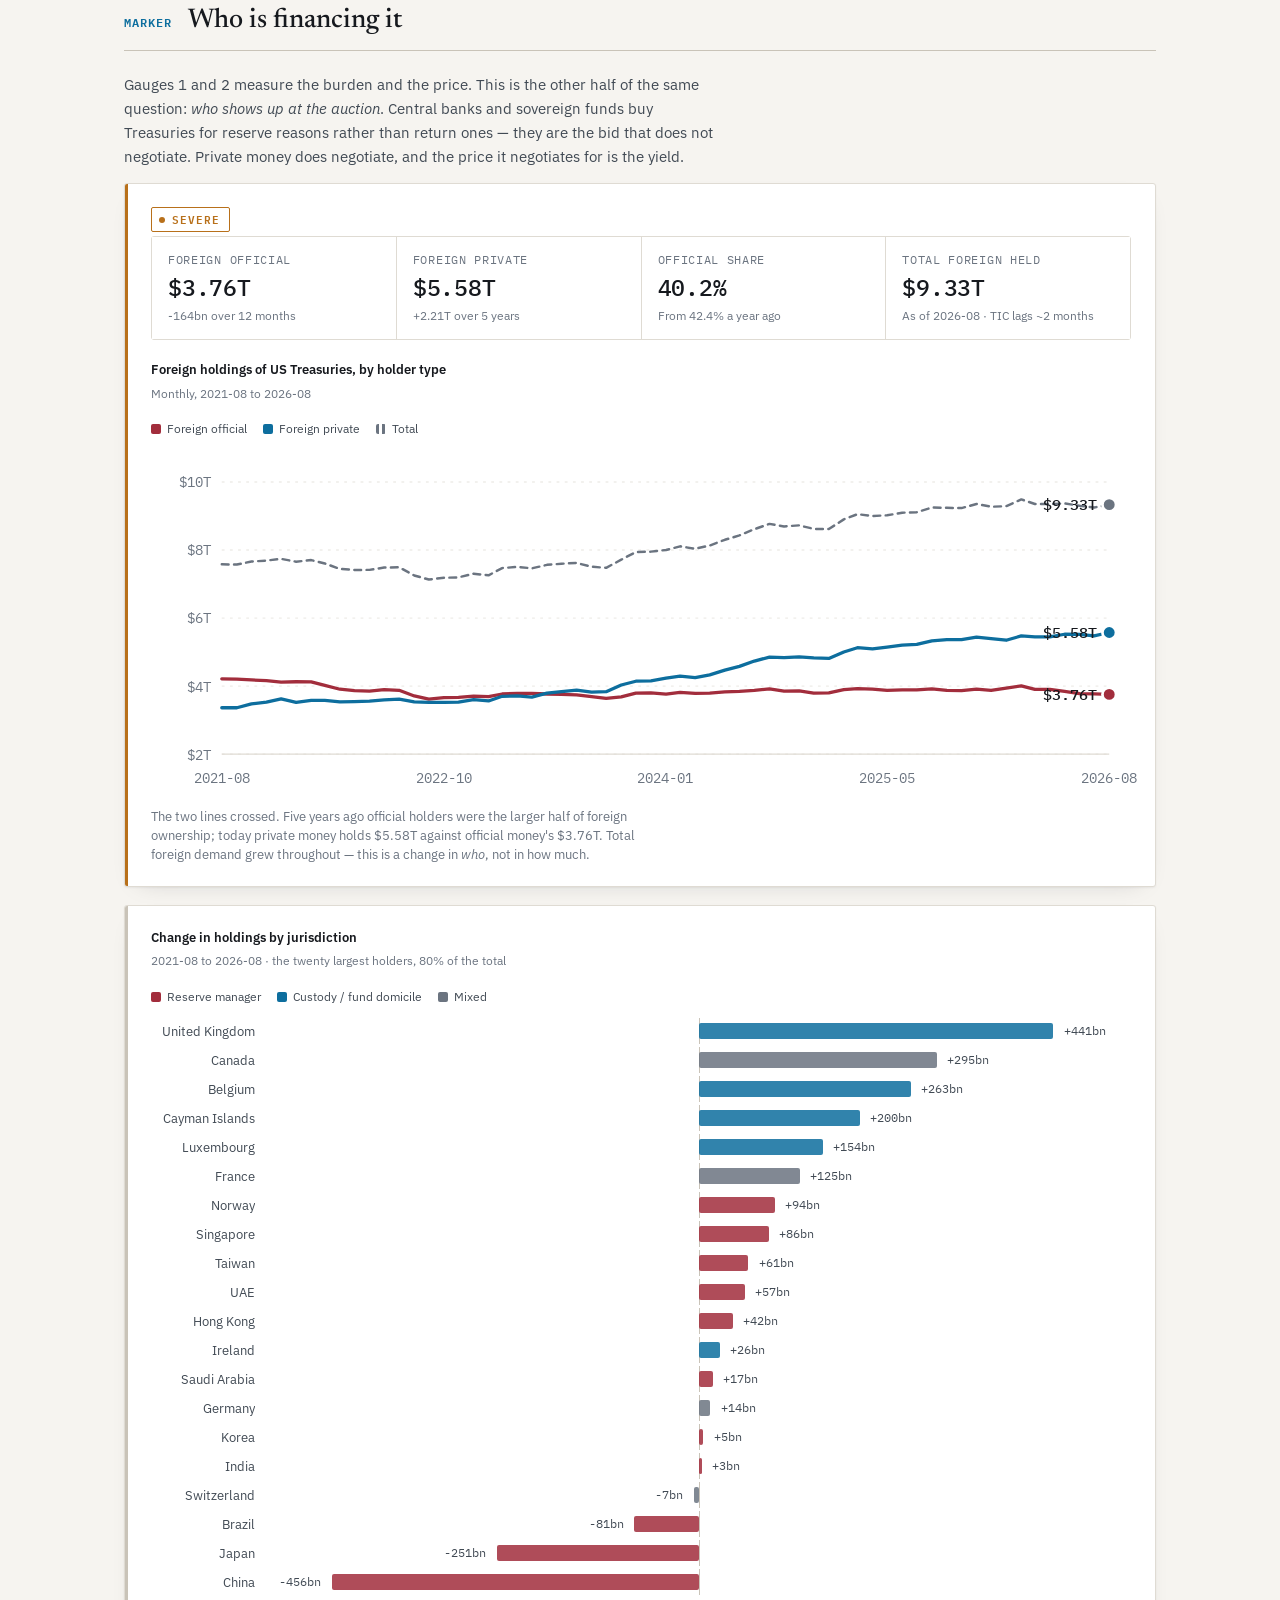
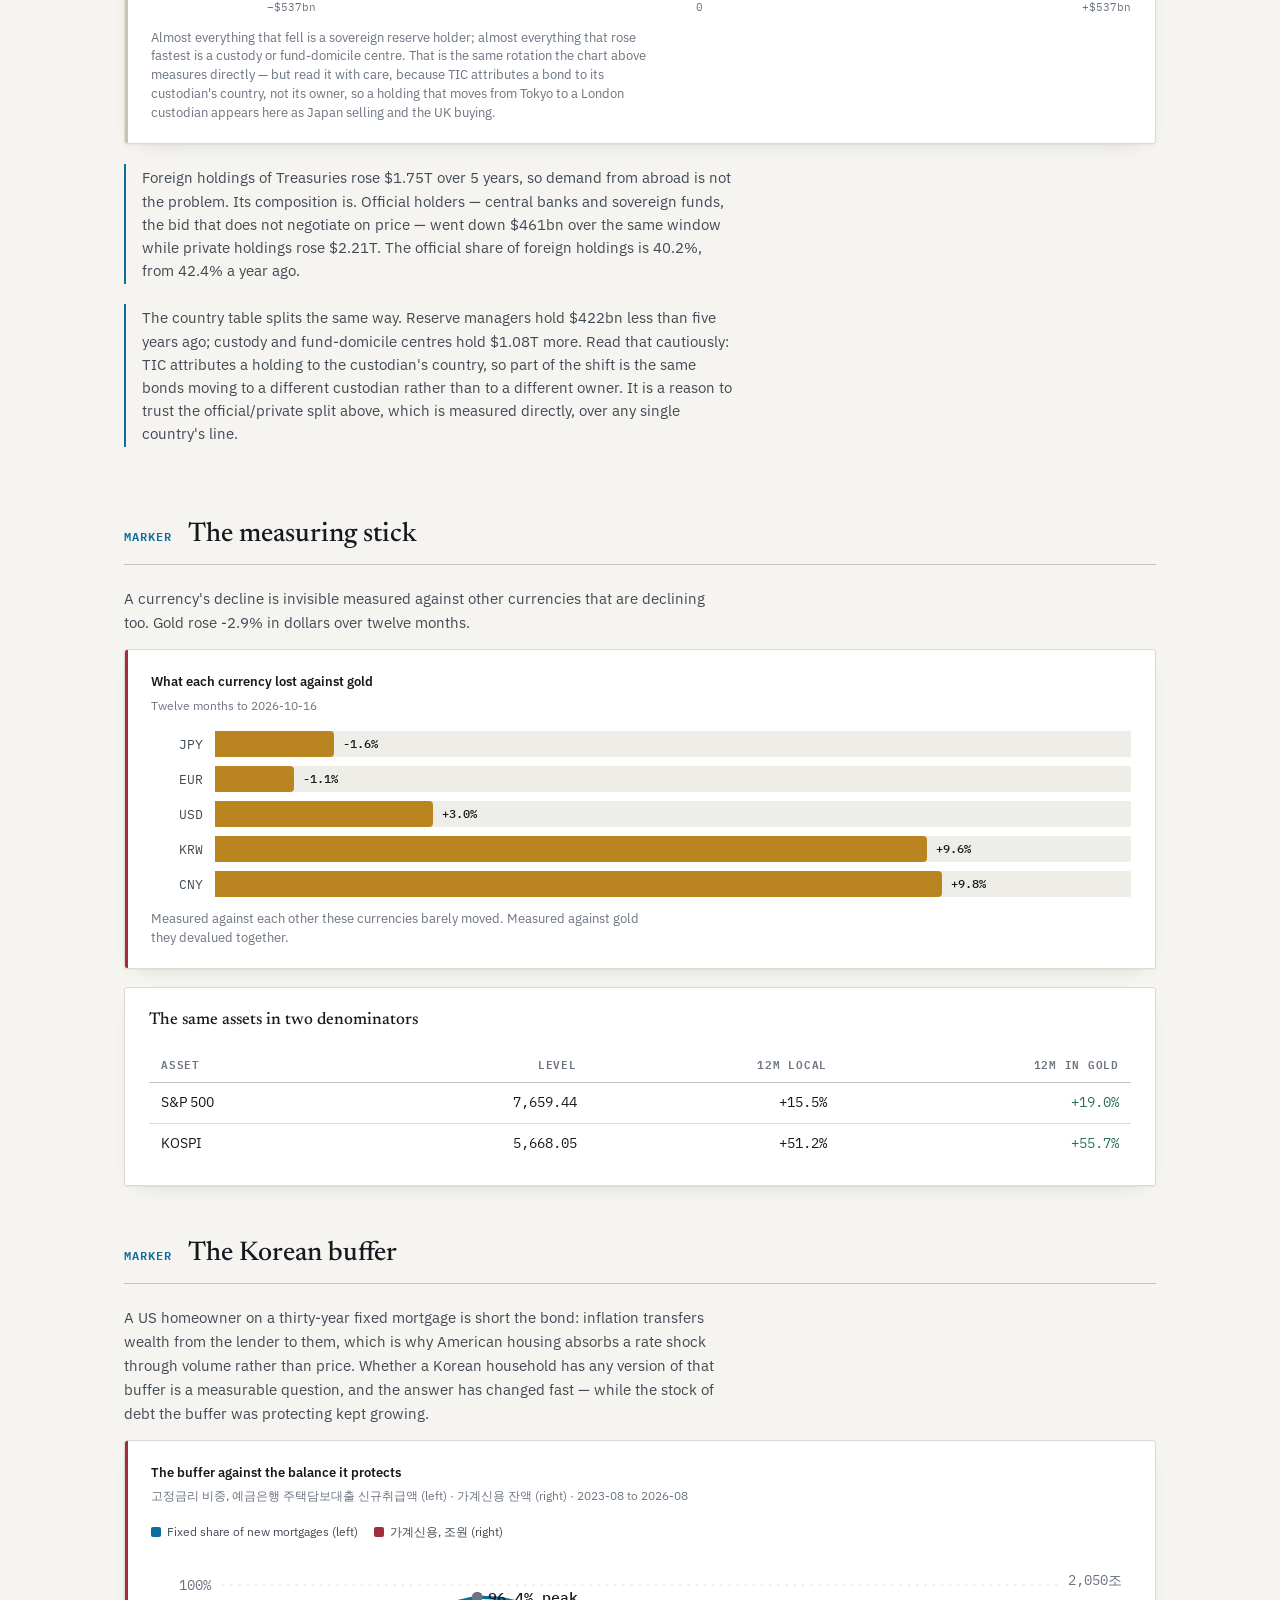
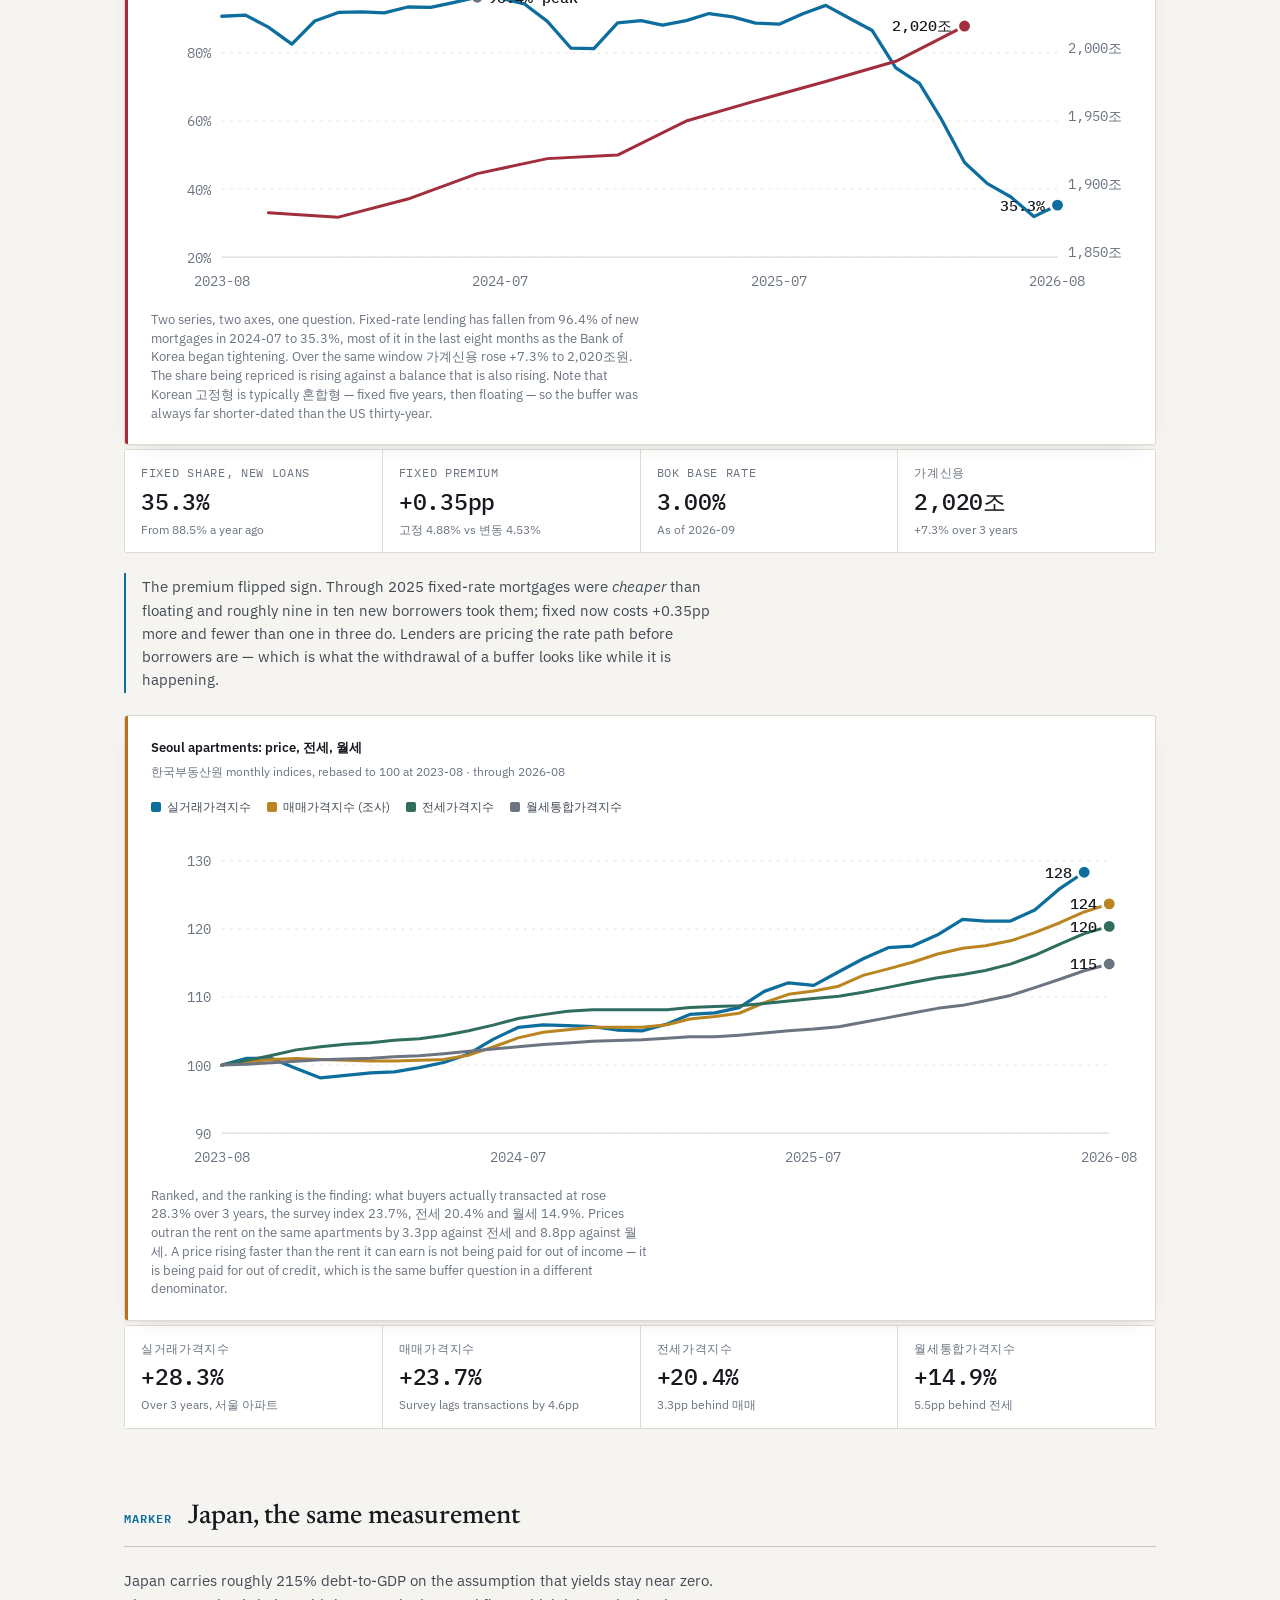
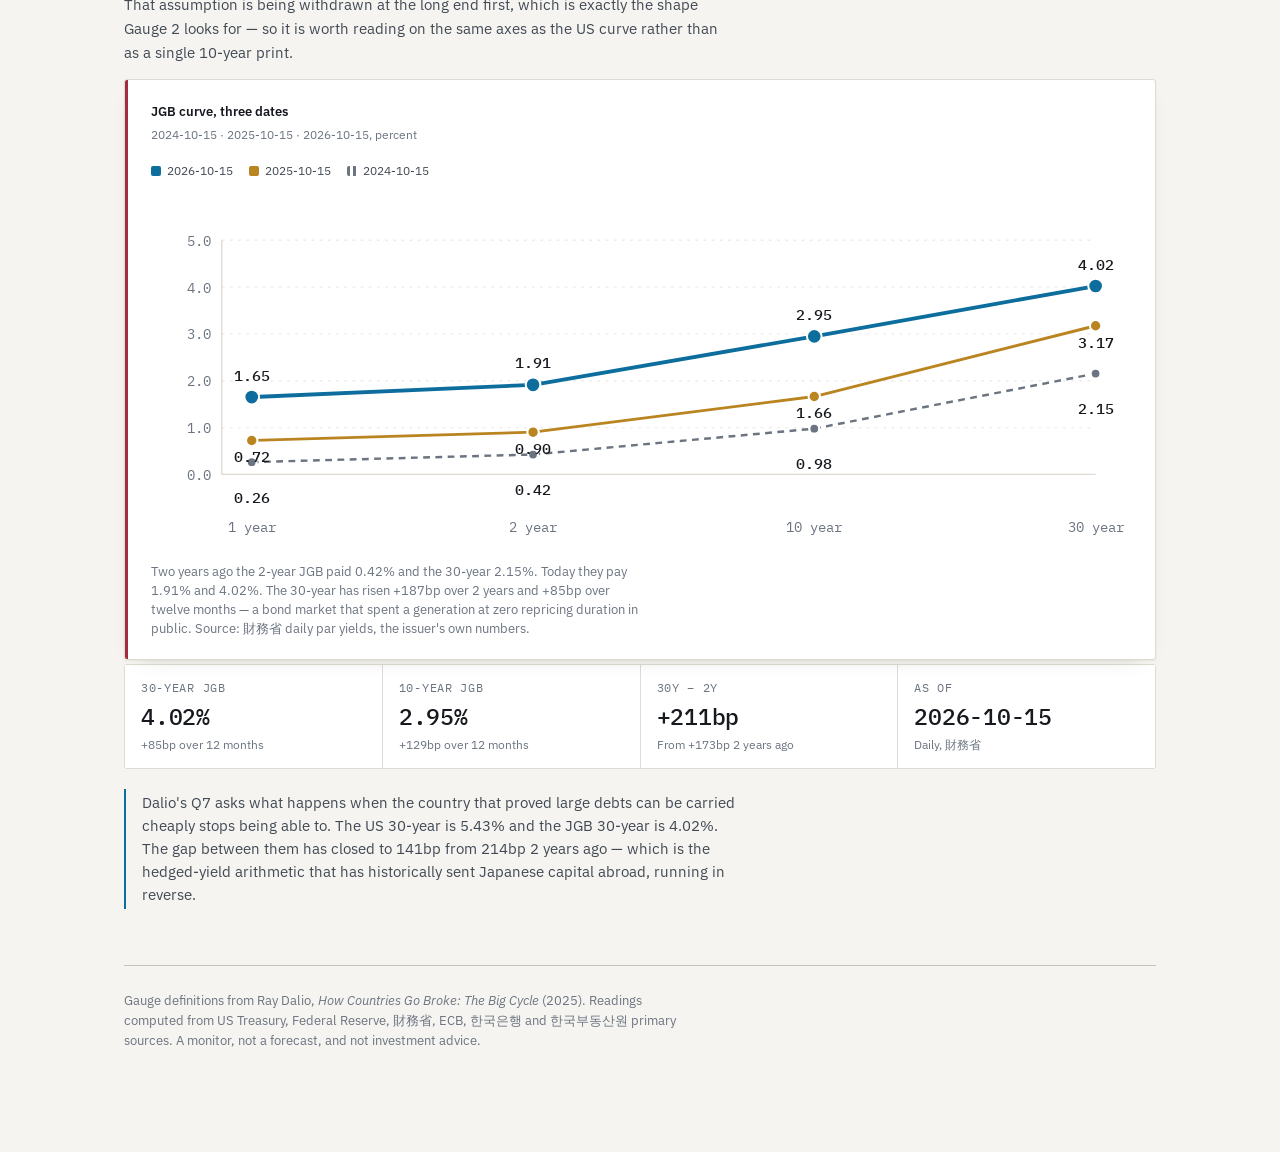
==== commit 7bc8be02: "Refresh monitor to 2026-10-16 STAGE: ELEVATED  (2/3 gauges elevated+)" ====
--- a/docs/index.html
+++ b/docs/index.html
@@ -207,30 +207,30 @@
   almost nobody measures it. These are his three gauges plus his market-action
   markers, read against live data — including where the tape disagrees with the
   narrative.</p>
-  <div class="stamp"><span>Data as of <strong class="num">2026-10-09</strong></span>
+  <div class="stamp"><span>Data as of <strong class="num">2026-10-16</strong></span>
   <span>Fiscal: US Treasury</span><span>Rates: US Treasury &amp; 財務省</span>
   <span>Korea: 한국은행 · 한국부동산원</span></div>
 </header>
 
 <div class="readout">
   <p class="verdict">2 of the three gauges are elevated. Composite
-  stage: <strong>severe</strong>.</p>
-  <div class="tiles"><div class="tile"><span class="g">Gauge 1 · Debt service</span><span class="pill warn">Severe</span><span class="n">Interest is 22.1% of federal revenue.</span></div><div class="tile"><span class="g">Gauge 2 · Supply vs demand</span><span class="pill warn">Elevated</span><span class="n">30-year at 5.60%, curve +80bp.</span></div><div class="tile"><span class="g">Gauge 3 · Monetization</span><span class="pill ok">Not triggered</span><span class="n">Fed balance sheet $6.75T, +0.7% over 6m.</span></div></div>
+  stage: <strong>elevated</strong>.</p>
+  <div class="tiles"><div class="tile"><span class="g">Gauge 1 · Debt service</span><span class="pill warn">Elevated</span><span class="n">Interest is 19.8% of federal revenue.</span></div><div class="tile"><span class="g">Gauge 2 · Supply vs demand</span><span class="pill warn">Elevated</span><span class="n">30-year at 5.43%, curve +69bp.</span></div><div class="tile"><span class="g">Gauge 3 · Monetization</span><span class="pill ok">Not triggered</span><span class="n">Fed balance sheet $6.76T, +0.8% over 6m.</span></div></div>
 </div>
 
 <section><div class="sechead"><span class="idx">GAUGE 1</span><h2>Debt service relative to revenue</h2></div>
   <p>Dalio's plaque metaphor: the slowest-moving gauge, and the one that sets the
   ceiling on everything else.</p>
-  <div class="metrics"><div class="metric"><span class="k">Interest ÷ receipts</span><span class="v">22.1%</span><span class=s>~$1.07T on ~$4.85T revenue, annualized</span></div><div class="metric"><span class="k">Debt ÷ receipts</span><span class="v">6.70×</span><span class=s>Held by the public; 8.32× counting intragovernmental</span></div><div class="metric"><span class="k">Outlays ÷ receipts</span><span class="v">141%</span><span class=s>$1.97T deficit</span></div><div class="metric"><span class="k">Avg rate on the debt</span><span class="v">3.53%</span><span class=s>1.71pp below the market 10-year</span></div></div>
+  <div class="metrics"><div class="metric"><span class="k">Interest ÷ receipts</span><span class="v">19.8%</span><span class=s>~$1.07T on ~$5.40T revenue, annualized</span></div><div class="metric"><span class="k">Debt ÷ receipts</span><span class="v">6.02×</span><span class=s>Held by the public; 7.47× counting intragovernmental</span></div><div class="metric"><span class="k">Outlays ÷ receipts</span><span class="v">137%</span><span class=s>$1.99T deficit</span></div><div class="metric"><span class="k">Avg rate on the debt</span><span class="v">3.53%</span><span class=s>1.56pp below the market 10-year</span></div></div>
   <div class="card striped s-warn">
     <figure><div class="charttitle">The repricing pipeline</div><div class="chartsub">What Treasury pays on its stock of debt, against what the market charges today</div>
     <div class="legend"><span><i style="background:var(--accent)"></i>Average rate paid</span><span><i style="background:var(--gold)"></i>Market rate today</span><span><i style="background:var(--gold); opacity:.3; box-shadow:inset 0 0 0 1px var(--gold)"></i>Committed repricing gap</span></div>
-    <div class="gapscale"><div class="gaptrack"></div><div class="gapfill" style="left:15.8%; width:53.9%"></div><div class="marker" style="left:15.8%; --mk:var(--accent)"><span>3.53%</span><small>avg paid</small></div><div class="marker" style="left:69.7%; --mk:var(--gold)"><span>5.24%</span><small>10-year</small></div><div class="marker" style="left:81.1%; --mk:var(--gold)"><span>5.60%</span><small>30-year</small></div><div class="scaleends"><span class="num">3.0%</span><span class="num">6.2%</span></div></div>
+    <div class="gapscale"><div class="gaptrack"></div><div class="gapfill" style="left:16.7%; width:52.0%"></div><div class="marker" style="left:16.7%; --mk:var(--accent)"><span>3.53%</span><small>avg paid</small></div><div class="marker" style="left:68.7%; --mk:var(--gold)"><span>5.09%</span><small>10-year</small></div><div class="marker" style="left:80.0%; --mk:var(--gold)"><span>5.43%</span><small>30-year</small></div><div class="scaleends"><span class="num">3.0%</span><span class="num">6.0%</span></div></div>
     <figcaption>Roughly $10T of principal rolls every year. Each maturity that rolls
     moves the average rate paid toward the market rate — the gap is arithmetic
     already committed, not a forecast.</figcaption></figure>
   </div>
-  <div class="note"><p>The average rate paid has risen in 7 of the last 7 months, toward a market 10-year of 5.24%. The 1.71pp gap is committed future interest expense, not a forecast.</p></div>
+  <div class="note"><p>The average rate paid has risen in 7 of the last 7 months, toward a market 10-year of 5.09%. The 1.56pp gap is committed future interest expense, not a forecast.</p></div>
 </section>
 
 <section><div class="sechead"><span class="idx">GAUGE 2</span><h2>Selling relative to demand</h2></div>
@@ -238,25 +238,25 @@
   end</em>. That is a testable claim, so the tracker tests it — on twelve months
   and on 2 years, because the two horizons currently disagree.</p>
   <div class="card striped s-warn">
-    <figure><div class="charttitle">US Treasury curve, three dates</div><div class="chartsub">2024-10-09 · 2025-10-09 · 2026-10-09, percent</div>
-    <div class="legend"><span><i style="background:var(--accent)"></i>2026-10-09</span><span><i style="background:var(--gold)"></i>2025-10-09</span><span><i style="background:repeating-linear-gradient(90deg,var(--muted) 0 3px,transparent 3px 6px)"></i>2024-10-09</span></div>
-    <div class="svgwrap"><svg viewBox="0 0 720 262" role="img" aria-label="US Treasury yield curve. 1 month 4.93 in 2024-10-09, 4.20 in 2025-10-09, 4.13 in 2026-10-09; 2 year 3.99 in 2024-10-09, 3.60 in 2025-10-09, 4.80 in 2026-10-09; 10 year 4.06 in 2024-10-09, 4.14 in 2025-10-09, 5.24 in 2026-10-09; 30 year 4.34 in 2024-10-09, 4.72 in 2025-10-09, 5.60 in 2026-10-09">
+    <figure><div class="charttitle">US Treasury curve, three dates</div><div class="chartsub">2024-10-16 · 2025-10-16 · 2026-10-16, percent</div>
+    <div class="legend"><span><i style="background:var(--accent)"></i>2026-10-16</span><span><i style="background:var(--gold)"></i>2025-10-16</span><span><i style="background:repeating-linear-gradient(90deg,var(--muted) 0 3px,transparent 3px 6px)"></i>2024-10-16</span></div>
+    <div class="svgwrap"><svg viewBox="0 0 720 262" role="img" aria-label="US Treasury yield curve. 1 month 4.91 in 2024-10-16, 4.20 in 2025-10-16, 4.12 in 2026-10-16; 2 year 3.93 in 2024-10-16, 3.41 in 2025-10-16, 4.74 in 2026-10-16; 10 year 4.02 in 2024-10-16, 3.99 in 2025-10-16, 5.09 in 2026-10-16; 30 year 4.30 in 2024-10-16, 4.58 in 2025-10-16, 5.43 in 2026-10-16">
 <g class="axtext" text-anchor="end"><text x="44" y="210.0">3.0</text><text x="44" y="175.6">3.6</text><text x="44" y="141.2">4.2</text><text x="44" y="106.8">4.8</text><text x="44" y="72.4">5.4</text><text x="44" y="38.0">6.0</text></g><line class="ax" stroke-dasharray="2 4" opacity=".5" x1="52" y1="206.0" x2="694" y2="206.0"></line><line class="ax" stroke-dasharray="2 4" opacity=".5" x1="52" y1="171.6" x2="694" y2="171.6"></line><line class="ax" stroke-dasharray="2 4" opacity=".5" x1="52" y1="137.2" x2="694" y2="137.2"></line><line class="ax" stroke-dasharray="2 4" opacity=".5" x1="52" y1="102.8" x2="694" y2="102.8"></line><line class="ax" stroke-dasharray="2 4" opacity=".5" x1="52" y1="68.4" x2="694" y2="68.4"></line><line class="ax" stroke-dasharray="2 4" opacity=".5" x1="52" y1="34.0" x2="694" y2="34.0"></line>
 <line class="ax" x1="52" y1="206" x2="694" y2="206"></line>
 <line class="ax" x1="52" y1="34" x2="52" y2="206"></line>
-<polyline points="74.0,95.3 280.7,149.2 487.3,145.2 694.0,129.2" fill="none" stroke="var(--muted)" stroke-width="1.8" stroke-linejoin="round" stroke-dasharray="5 4"></polyline><g fill="var(--muted)" stroke="var(--surface)" stroke-width="1.5"><circle cx="74.0" cy="95.3" r="3.6"></circle><circle cx="280.7" cy="149.2" r="3.6"></circle><circle cx="487.3" cy="145.2" r="3.6"></circle><circle cx="694.0" cy="129.2" r="3.6"></circle></g><polyline points="74.0,137.2 280.7,171.6 487.3,140.6 694.0,107.4" fill="none" stroke="var(--gold)" stroke-width="2.1" stroke-linejoin="round"></polyline><g fill="var(--gold)" stroke="var(--surface)" stroke-width="1.5"><circle cx="74.0" cy="137.2" r="4.2"></circle><circle cx="280.7" cy="171.6" r="4.2"></circle><circle cx="487.3" cy="140.6" r="4.2"></circle><circle cx="694.0" cy="107.4" r="4.2"></circle></g><polyline points="74.0,141.2 280.7,102.8 487.3,77.6 694.0,56.9" fill="none" stroke="var(--accent)" stroke-width="2.8" stroke-linejoin="round"></polyline><g fill="var(--accent)" stroke="var(--surface)" stroke-width="1.5"><circle cx="74.0" cy="141.2" r="5.4"></circle><circle cx="280.7" cy="102.8" r="5.4"></circle><circle cx="487.3" cy="77.6" r="5.4"></circle><circle cx="694.0" cy="56.9" r="5.4"></circle></g><text class="dotlabel" fill="var(--muted)" text-anchor="middle" font-weight="400" x="74.0" y="83.3">4.93</text><text class="dotlabel" fill="var(--gold)" text-anchor="middle" font-weight="400" x="74.0" y="153.2">4.20</text><text class="dotlabel" fill="var(--accent)" text-anchor="middle" font-weight="600" x="74.0" y="171.2">4.13</text><text class="dotlabel" fill="var(--accent)" text-anchor="middle" font-weight="600" x="280.7" y="90.8">4.80</text><text class="dotlabel" fill="var(--muted)" text-anchor="middle" font-weight="400" x="280.7" y="165.2">3.99</text><text class="dotlabel" fill="var(--gold)" text-anchor="middle" font-weight="400" x="280.7" y="201.6">3.60</text><text class="dotlabel" fill="var(--accent)" text-anchor="middle" font-weight="600" x="487.3" y="65.6">5.24</text><text class="dotlabel" fill="var(--gold)" text-anchor="middle" font-weight="400" x="487.3" y="156.6">4.14</text><text class="dotlabel" fill="var(--muted)" text-anchor="middle" font-weight="400" x="487.3" y="175.2">4.06</text><text class="dotlabel" fill="var(--accent)" text-anchor="middle" font-weight="600" x="694.0" y="44.9">5.60</text><text class="dotlabel" fill="var(--gold)" text-anchor="middle" font-weight="400" x="694.0" y="123.4">4.72</text><text class="dotlabel" fill="var(--muted)" text-anchor="middle" font-weight="400" x="694.0" y="159.2">4.34</text>
+<polyline points="74.0,96.5 280.7,152.7 487.3,147.5 694.0,131.5" fill="none" stroke="var(--muted)" stroke-width="1.8" stroke-linejoin="round" stroke-dasharray="5 4"></polyline><g fill="var(--muted)" stroke="var(--surface)" stroke-width="1.5"><circle cx="74.0" cy="96.5" r="3.6"></circle><circle cx="280.7" cy="152.7" r="3.6"></circle><circle cx="487.3" cy="147.5" r="3.6"></circle><circle cx="694.0" cy="131.5" r="3.6"></circle></g><polyline points="74.0,137.2 280.7,182.5 487.3,149.2 694.0,115.4" fill="none" stroke="var(--gold)" stroke-width="2.1" stroke-linejoin="round"></polyline><g fill="var(--gold)" stroke="var(--surface)" stroke-width="1.5"><circle cx="74.0" cy="137.2" r="4.2"></circle><circle cx="280.7" cy="182.5" r="4.2"></circle><circle cx="487.3" cy="149.2" r="4.2"></circle><circle cx="694.0" cy="115.4" r="4.2"></circle></g><polyline points="74.0,141.8 280.7,106.2 487.3,86.2 694.0,66.7" fill="none" stroke="var(--accent)" stroke-width="2.8" stroke-linejoin="round"></polyline><g fill="var(--accent)" stroke="var(--surface)" stroke-width="1.5"><circle cx="74.0" cy="141.8" r="5.4"></circle><circle cx="280.7" cy="106.2" r="5.4"></circle><circle cx="487.3" cy="86.2" r="5.4"></circle><circle cx="694.0" cy="66.7" r="5.4"></circle></g><text class="dotlabel" fill="var(--muted)" text-anchor="middle" font-weight="400" x="74.0" y="84.5">4.91</text><text class="dotlabel" fill="var(--gold)" text-anchor="middle" font-weight="400" x="74.0" y="153.2">4.20</text><text class="dotlabel" fill="var(--accent)" text-anchor="middle" font-weight="600" x="74.0" y="171.8">4.12</text><text class="dotlabel" fill="var(--accent)" text-anchor="middle" font-weight="600" x="280.7" y="94.2">4.74</text><text class="dotlabel" fill="var(--muted)" text-anchor="middle" font-weight="400" x="280.7" y="168.7">3.93</text><text class="dotlabel" fill="var(--gold)" text-anchor="middle" font-weight="400" x="280.7" y="212.5">3.41</text><text class="dotlabel" fill="var(--accent)" text-anchor="middle" font-weight="600" x="487.3" y="74.2">5.09</text><text class="dotlabel" fill="var(--muted)" text-anchor="middle" font-weight="400" x="487.3" y="163.5">4.02</text><text class="dotlabel" fill="var(--gold)" text-anchor="middle" font-weight="400" x="487.3" y="179.2">3.99</text><text class="dotlabel" fill="var(--accent)" text-anchor="middle" font-weight="600" x="694.0" y="54.7">5.43</text><text class="dotlabel" fill="var(--gold)" text-anchor="middle" font-weight="400" x="694.0" y="131.4">4.58</text><text class="dotlabel" fill="var(--muted)" text-anchor="middle" font-weight="400" x="694.0" y="161.5">4.30</text>
 <g class="axtext" text-anchor="middle"><text x="74.0" y="248">1 month</text><text x="280.7" y="248">2 year</text><text x="487.3" y="248">10 year</text><text x="694.0" y="248">30 year</text></g>
 </svg></div>
     <figcaption>Read left to right, the curve un-inverted. Two years ago the
-    2-year paid 3.99% against the 30-year's 4.34% — barely any
+    2-year paid 3.93% against the 30-year's 4.30% — barely any
     reward for lending thirty years instead of two. Today the 30-year pays
-    5.60% and the 2-year 4.80%. Over 2 years the long end
-    rose +126bp against the 2-year's +81bp;
-    over the last twelve, +88bp against
-    +120bp.</figcaption></figure>
-  </div>
-  <div class="metrics"><div class="metric"><span class="k">30-year</span><span class="v">5.60%</span><span class=s>+88bp over 12m · +126bp over 2y</span></div><div class="metric"><span class="k">2-year</span><span class="v">4.80%</span><span class=s>+120bp over 12m · +81bp over 2y</span></div><div class="metric"><span class="k">30y − 2y</span><span class="v">+80bp</span><span class=s>+35bp 2y ago · +112bp a year ago</span></div><div class="metric"><span class="k">Long end led, 2y</span><span class="v">No</span><span class=s>By +45bp · -32bp over 12m</span></div></div>
-  <div class="note"><p>Dalio's marker for this gauge is rates rising led by the long end. Over 12 months the 30-year rose +88bp against the 2-year's +120bp, and the 30y-2y spread moved 112bp -&gt; 80bp. Over 2 years the long end led by only 45bp, short of the 50bp test. The marker is NOT confirmed on either horizon.</p></div>
+    5.43% and the 2-year 4.74%. Over 2 years the long end
+    rose +113bp against the 2-year's +81bp;
+    over the last twelve, +85bp against
+    +133bp.</figcaption></figure>
+  </div>
+  <div class="metrics"><div class="metric"><span class="k">30-year</span><span class="v">5.43%</span><span class=s>+85bp over 12m · +113bp over 2y</span></div><div class="metric"><span class="k">2-year</span><span class="v">4.74%</span><span class=s>+133bp over 12m · +81bp over 2y</span></div><div class="metric"><span class="k">30y − 2y</span><span class="v">+69bp</span><span class=s>+37bp 2y ago · +117bp a year ago</span></div><div class="metric"><span class="k">Long end led, 2y</span><span class="v">No</span><span class=s>By +32bp · -48bp over 12m</span></div></div>
+  <div class="note"><p>Dalio's marker for this gauge is rates rising led by the long end. Over 12 months the 30-year rose +85bp against the 2-year's +133bp, and the 30y-2y spread moved 117bp -&gt; 69bp. Over 2 years the long end led by only 32bp, short of the 50bp test. The marker is NOT confirmed on either horizon.</p></div>
 </section>
 
 <section><div class="sechead"><span class="idx">GAUGE 3</span><h2>Central-bank monetization</h2></div>
@@ -266,21 +266,21 @@
   Treasury-account operations and would flip this gauge in both directions while
   the trend did one thing.</p>
   <div class="card striped s-ok"><span class="pill ok">Not triggered</span>
-  <div class="metrics"><div class="metric"><span class="k">Fed balance sheet</span><span class="v">$6.75T</span><span class=s>-24.7% versus the 2022-04 peak</span></div><div class="metric"><span class="k">Change over 6 months</span><span class="v">+0.7%</span><span class=s>+4.5bn on the week — noise at this scale</span></div><div class="metric"><span class="k">Since the trough</span><span class="v">+3.0%</span><span class=s>Bottomed $6.55T in 2025-11, 11 months ago</span></div><div class="metric"><span class="k">Change over 12 months</span><span class="v">+0.16T</span><span class=s>From $6.59T</span></div></div>
+  <div class="metrics"><div class="metric"><span class="k">Fed balance sheet</span><span class="v">$6.76T</span><span class=s>-24.6% versus the 2022-04 peak</span></div><div class="metric"><span class="k">Change over 6 months</span><span class="v">+0.8%</span><span class=s>+8.1bn on the week — noise at this scale</span></div><div class="metric"><span class="k">Since the trough</span><span class="v">+3.1%</span><span class=s>Bottomed $6.55T in 2025-11, 11 months ago</span></div><div class="metric"><span class="k">Change over 12 months</span><span class="v">+0.16T</span><span class=s>From $6.59T</span></div></div>
     <figure><div class="charttitle">Federal Reserve total assets</div><div class="chartsub">Month-end, 2021-10 to 2026-10</div>
-    <div class="svgwrap"><svg viewBox="0 0 720 252" role="img" aria-label="Federal Reserve total assets, month-end, 2021-10-27 to 2026-10-07: peak $8.97T in 2022-04-13, latest $6.75T">
+    <div class="svgwrap"><svg viewBox="0 0 720 252" role="img" aria-label="Federal Reserve total assets, month-end, 2021-10-27 to 2026-10-14: peak $8.97T in 2022-04-13, latest $6.76T">
 <g class="axtext" text-anchor="end"><text x="44" y="226.0">$6.4T</text><text x="44" y="176.0">$7.2T</text><text x="44" y="126.0">$8.0T</text><text x="44" y="76.0">$8.8T</text><text x="44" y="26.0">$9.6T</text></g>
 <g class="axtext" text-anchor="start"></g><line class="ax" stroke-dasharray="2 4" opacity=".5" x1="52" y1="222.0" x2="704" y2="222.0"></line><line class="ax" stroke-dasharray="2 4" opacity=".5" x1="52" y1="172.0" x2="704" y2="172.0"></line><line class="ax" stroke-dasharray="2 4" opacity=".5" x1="52" y1="122.0" x2="704" y2="122.0"></line><line class="ax" stroke-dasharray="2 4" opacity=".5" x1="52" y1="72.0" x2="704" y2="72.0"></line><line class="ax" stroke-dasharray="2 4" opacity=".5" x1="52" y1="22.0" x2="704" y2="22.0"></line>
-<polygon points="52.0,222 52.0,87.2 62.1,79.4 74.7,74.7 84.9,68.2 95.0,64.0 107.6,63.4 117.7,63.3 127.8,64.9 140.4,64.9 150.6,66.4 163.2,70.4 173.3,72.3 183.4,76.8 196.0,85.5 206.2,87.6 216.3,92.6 226.4,98.1 239.0,77.9 249.1,86.8 261.8,97.9 271.9,100.7 282.0,106.8 294.6,114.4 304.7,121.9 314.8,127.8 327.5,134.7 337.6,140.0 350.2,145.1 360.3,149.0 370.4,154.2 380.5,159.3 393.2,166.7 403.3,170.1 415.9,173.4 426.0,176.8 436.1,179.5 448.8,183.7 458.9,190.4 469.0,191.6 481.6,195.9 491.7,199.1 501.8,200.7 514.5,202.7 524.6,204.9 534.7,205.6 547.3,206.8 557.4,209.3 567.5,209.0 580.2,210.3 590.3,212.5 602.9,207.0 613.0,210.3 623.1,208.6 633.2,205.9 645.9,203.3 656.0,203.0 666.1,201.0 678.7,200.9 688.8,201.3 701.5,200.6 704.0,200.3 704.0,222" fill="var(--accent)" opacity=".10"></polygon><polyline points="52.0,87.2 62.1,79.4 74.7,74.7 84.9,68.2 95.0,64.0 107.6,63.4 117.7,63.3 127.8,64.9 140.4,64.9 150.6,66.4 163.2,70.4 173.3,72.3 183.4,76.8 196.0,85.5 206.2,87.6 216.3,92.6 226.4,98.1 239.0,77.9 249.1,86.8 261.8,97.9 271.9,100.7 282.0,106.8 294.6,114.4 304.7,121.9 314.8,127.8 327.5,134.7 337.6,140.0 350.2,145.1 360.3,149.0 370.4,154.2 380.5,159.3 393.2,166.7 403.3,170.1 415.9,173.4 426.0,176.8 436.1,179.5 448.8,183.7 458.9,190.4 469.0,191.6 481.6,195.9 491.7,199.1 501.8,200.7 514.5,202.7 524.6,204.9 534.7,205.6 547.3,206.8 557.4,209.3 567.5,209.0 580.2,210.3 590.3,212.5 602.9,207.0 613.0,210.3 623.1,208.6 633.2,205.9 645.9,203.3 656.0,203.0 666.1,201.0 678.7,200.9 688.8,201.3 701.5,200.6 704.0,200.3" fill="none" stroke="var(--accent)" stroke-width="2.4" stroke-linejoin="round" stroke-linecap="round"></polyline><circle cx="117.7" cy="63.3" r="4" fill="var(--muted)"></circle><text class="dotlabel" fill="var(--muted)" text-anchor="start" x="125.7" y="67.3">$8.94T peak</text><circle cx="704.0" cy="200.3" r="5" fill="var(--accent)" stroke="var(--surface)" stroke-width="2"></circle><text class="dotlabel" fill="var(--accent)" text-anchor="end" x="695.0" y="204.3">$6.75T</text>
+<polygon points="52.0,222 52.0,87.2 62.1,79.4 74.7,74.7 84.7,68.2 94.8,64.0 107.4,63.4 117.5,63.3 127.5,64.9 140.1,64.9 150.2,66.4 162.8,70.4 172.8,72.3 182.9,76.8 195.5,85.5 205.6,87.6 215.6,92.6 225.7,98.1 238.3,77.9 248.4,86.8 260.9,97.9 271.0,100.7 281.1,106.8 293.7,114.4 303.7,121.9 313.8,127.8 326.4,134.7 336.5,140.0 349.1,145.1 359.1,149.0 369.2,154.2 379.3,159.3 391.8,166.7 401.9,170.1 414.5,173.4 424.6,176.8 434.6,179.5 447.2,183.7 457.3,190.4 467.4,191.6 480.0,195.9 490.0,199.1 500.1,200.7 512.7,202.7 522.7,204.9 532.8,205.6 545.4,206.8 555.5,209.3 565.5,209.0 578.1,210.3 588.2,212.5 600.8,207.0 610.9,210.3 620.9,208.6 631.0,205.9 643.6,203.3 653.7,203.0 663.7,201.0 676.3,200.9 686.4,201.3 699.0,200.6 704.0,199.8 704.0,222" fill="var(--accent)" opacity=".10"></polygon><polyline points="52.0,87.2 62.1,79.4 74.7,74.7 84.7,68.2 94.8,64.0 107.4,63.4 117.5,63.3 127.5,64.9 140.1,64.9 150.2,66.4 162.8,70.4 172.8,72.3 182.9,76.8 195.5,85.5 205.6,87.6 215.6,92.6 225.7,98.1 238.3,77.9 248.4,86.8 260.9,97.9 271.0,100.7 281.1,106.8 293.7,114.4 303.7,121.9 313.8,127.8 326.4,134.7 336.5,140.0 349.1,145.1 359.1,149.0 369.2,154.2 379.3,159.3 391.8,166.7 401.9,170.1 414.5,173.4 424.6,176.8 434.6,179.5 447.2,183.7 457.3,190.4 467.4,191.6 480.0,195.9 490.0,199.1 500.1,200.7 512.7,202.7 522.7,204.9 532.8,205.6 545.4,206.8 555.5,209.3 565.5,209.0 578.1,210.3 588.2,212.5 600.8,207.0 610.9,210.3 620.9,208.6 631.0,205.9 643.6,203.3 653.7,203.0 663.7,201.0 676.3,200.9 686.4,201.3 699.0,200.6 704.0,199.8" fill="none" stroke="var(--accent)" stroke-width="2.4" stroke-linejoin="round" stroke-linecap="round"></polyline><circle cx="117.5" cy="63.3" r="4" fill="var(--muted)"></circle><text class="dotlabel" fill="var(--muted)" text-anchor="start" x="125.5" y="67.3">$8.94T peak</text><circle cx="704.0" cy="199.8" r="5" fill="var(--accent)" stroke="var(--surface)" stroke-width="2"></circle><text class="dotlabel" fill="var(--accent)" text-anchor="end" x="695.0" y="203.8">$6.76T</text>
 <line class="ax" x1="52" y1="222" x2="704" y2="222"></line>
 <g class="axtext" text-anchor="middle"><text x="52.0" y="243">2021-10</text><text x="215.0" y="243">2023-01</text><text x="378.0" y="243">2024-04</text><text x="541.0" y="243">2025-07</text><text x="704.0" y="243">2026-10</text></g>
 </svg></div>
     <figcaption>The shape is the reading, and the shape changed. Quantitative
     tightening took $2.41T off the balance
     sheet between 2022-04 and 2025-11; since then the
-    line has turned and risen +3.0%. Nine months of slope,
+    line has turned and risen +3.1%. Nine months of slope,
     not one week of print.</figcaption></figure>
-  <div class="note"><p>The balance sheet is still contracting: +0.7% over 6 months. In Dalio's template this is the gauge that decides the exit — pressure with a shrinking central bank is a solvency problem, the same pressure with an expanding one is a currency problem. It has not fired.</p></div>
+  <div class="note"><p>The balance sheet is still contracting: +0.8% over 6 months. In Dalio's template this is the gauge that decides the exit — pressure with a shrinking central bank is a solvency problem, the same pressure with an expanding one is a currency problem. It has not fired.</p></div>
   </div>
 </section>
 
@@ -297,7 +297,7 @@
     <div class="svgwrap"><svg viewBox="0 0 720 252" role="img" aria-label="US Treasury maturity structure, 2025-03-31 to 2026-09-30: average maturity 70 months, new coupon issuance 84 months, 33% maturing within a year, bills 22% of marketable debt">
 <g class="axtext" text-anchor="end"><text x="44" y="226.0">66mo</text><text x="44" y="176.0">72mo</text><text x="44" y="126.0">78mo</text><text x="44" y="76.0">84mo</text><text x="44" y="26.0">90mo</text></g>
 <g class="axtext" text-anchor="start"><text x="674" y="222.0">18%</text><text x="674" y="172.0">24%</text><text x="674" y="122.0">30%</text><text x="674" y="72.0">36%</text><text x="674" y="22.0">42%</text></g><line class="ax" stroke-dasharray="2 4" opacity=".5" x1="52" y1="222.0" x2="666" y2="222.0"></line><line class="ax" stroke-dasharray="2 4" opacity=".5" x1="52" y1="172.0" x2="666" y2="172.0"></line><line class="ax" stroke-dasharray="2 4" opacity=".5" x1="52" y1="122.0" x2="666" y2="122.0"></line><line class="ax" stroke-dasharray="2 4" opacity=".5" x1="52" y1="72.0" x2="666" y2="72.0"></line><line class="ax" stroke-dasharray="2 4" opacity=".5" x1="52" y1="22.0" x2="666" y2="22.0"></line>
-<polyline points="284.2,177.9 305.1,174.6 326.7,171.7 347.5,169.4 369.1,172.8 390.6,178.8 411.5,181.4 433.1,185.1 453.9,186.8 475.5,185.3 497.0,183.3 516.5,185.8 538.1,187.5 558.9,181.6 580.5,183.4 601.3,183.7 622.9,188.4 644.4,192.0 665.3,190.9" fill="none" stroke="var(--accent)" stroke-width="2.4" stroke-linejoin="round" stroke-linecap="round"></polyline><circle cx="665.3" cy="190.9" r="5" fill="var(--accent)" stroke="var(--surface)" stroke-width="2"></circle><text class="dotlabel" fill="var(--accent)" text-anchor="end" x="656.3" y="194.9">70mo</text><polyline points="52.0,160.5 73.6,78.0 94.4,87.3 116.0,85.7 137.5,53.2 158.4,72.2 179.9,77.5 200.8,63.6 222.4,77.3 243.9,77.6 263.4,70.7 284.9,71.4 305.8,71.5 327.4,64.7 348.2,71.5 369.8,71.4 391.3,71.4 412.2,71.2 433.8,71.3 454.6,77.3 476.2,71.2 497.7,59.9 517.2,64.5 538.7,71.1 559.6,71.2 581.2,77.2 602.0,71.1 623.6,71.1 645.1,77.2 666.0,71.1" fill="none" stroke="var(--ok)" stroke-width="2.0" stroke-linejoin="round" stroke-linecap="round"></polyline><circle cx="666.0" cy="71.1" r="5" fill="var(--ok)" stroke="var(--surface)" stroke-width="2"></circle><text class="dotlabel" fill="var(--ok)" text-anchor="end" x="657.0" y="75.1">84mo</text><polyline points="284.2,101.5 305.1,103.0 326.7,103.1 347.5,110.5 369.1,105.9 390.6,97.1 411.5,99.3 433.1,94.9 453.9,90.8 475.5,97.6 497.0,94.3 516.5,91.4 538.1,94.5 558.9,99.1 580.5,95.3 601.3,100.0 622.9,94.3 644.4,90.0 665.3,93.4" fill="none" stroke="var(--crit)" stroke-width="2.4" stroke-linejoin="round" stroke-linecap="round"></polyline><circle cx="665.3" cy="93.4" r="5" fill="var(--crit)" stroke="var(--surface)" stroke-width="2"></circle><text class="dotlabel" fill="var(--crit)" text-anchor="end" x="656.3" y="97.4">33%</text><polyline points="284.2,192.5 305.1,195.3 326.7,197.0 347.5,203.8 369.1,199.5 390.6,191.5 411.5,192.6 433.1,188.8 453.9,186.5 475.5,191.8 497.0,190.9 516.5,186.7 538.1,187.8 558.9,192.1 580.5,189.8 601.3,192.6 622.9,186.8 644.4,182.2 665.3,185.7" fill="none" stroke="var(--gold)" stroke-width="2.0" stroke-linejoin="round" stroke-linecap="round"></polyline><circle cx="665.3" cy="185.7" r="5" fill="var(--gold)" stroke="var(--surface)" stroke-width="2"></circle><text class="dotlabel" fill="var(--gold)" text-anchor="end" x="656.3" y="189.7">22%</text>
+<polyline points="284.2,177.9 305.1,174.6 326.7,171.7 347.5,169.4 369.1,172.8 390.6,178.8 411.5,181.4 433.1,185.1 453.9,186.8 475.5,185.3 497.0,183.3 516.5,185.8 538.1,187.5 558.9,181.6 580.5,183.4 601.3,183.7 622.9,188.4 644.4,192.0 665.3,190.9" fill="none" stroke="var(--accent)" stroke-width="2.4" stroke-linejoin="round" stroke-linecap="round"></polyline><circle cx="665.3" cy="190.9" r="5" fill="var(--accent)" stroke="var(--surface)" stroke-width="2"></circle><text class="dotlabel" fill="var(--accent)" text-anchor="end" x="656.3" y="194.9">70mo</text><polyline points="52.0,160.5 73.6,141.0 94.4,128.0 116.0,115.3 137.5,77.0 158.4,90.6 179.9,93.5 200.8,77.8 222.4,89.5 243.9,88.6 263.4,80.5 284.9,80.4 305.8,71.5 327.4,64.7 348.2,71.5 369.8,71.4 391.3,71.4 412.2,71.2 433.8,71.3 454.6,77.3 476.2,71.2 497.7,59.9 517.2,64.5 538.7,71.1 559.6,71.2 581.2,77.2 602.0,71.1 623.6,71.1 645.1,77.2 666.0,71.1" fill="none" stroke="var(--ok)" stroke-width="2.0" stroke-linejoin="round" stroke-linecap="round"></polyline><circle cx="666.0" cy="71.1" r="5" fill="var(--ok)" stroke="var(--surface)" stroke-width="2"></circle><text class="dotlabel" fill="var(--ok)" text-anchor="end" x="657.0" y="75.1">84mo</text><polyline points="284.2,101.5 305.1,103.0 326.7,103.1 347.5,110.5 369.1,105.9 390.6,97.1 411.5,99.3 433.1,94.9 453.9,90.8 475.5,97.6 497.0,94.3 516.5,91.4 538.1,94.5 558.9,99.1 580.5,95.3 601.3,100.0 622.9,94.3 644.4,90.0 665.3,93.4" fill="none" stroke="var(--crit)" stroke-width="2.4" stroke-linejoin="round" stroke-linecap="round"></polyline><circle cx="665.3" cy="93.4" r="5" fill="var(--crit)" stroke="var(--surface)" stroke-width="2"></circle><text class="dotlabel" fill="var(--crit)" text-anchor="end" x="656.3" y="97.4">33%</text><polyline points="284.2,192.5 305.1,195.3 326.7,197.0 347.5,203.8 369.1,199.5 390.6,191.5 411.5,192.6 433.1,188.8 453.9,186.5 475.5,191.8 497.0,190.9 516.5,186.7 538.1,187.8 558.9,192.1 580.5,189.8 601.3,192.6 622.9,186.8 644.4,182.2 665.3,185.7" fill="none" stroke="var(--gold)" stroke-width="2.0" stroke-linejoin="round" stroke-linecap="round"></polyline><circle cx="665.3" cy="185.7" r="5" fill="var(--gold)" stroke="var(--surface)" stroke-width="2"></circle><text class="dotlabel" fill="var(--gold)" text-anchor="end" x="656.3" y="189.7">22%</text>
 <line class="ax" x1="52" y1="222" x2="666" y2="222"></line>
 <g class="axtext" text-anchor="middle"><text x="52.0" y="243">2024-05</text><text x="205.5" y="243">2024-12</text><text x="359.0" y="243">2025-07</text><text x="512.5" y="243">2026-02</text><text x="666.0" y="243">2026-10</text></g>
 </svg></div>
@@ -310,7 +310,7 @@
     from 32.5% to
     33.4%. Pairing more bills with longer bonds holds an
     average still. It does not hold a rollover still.</figcaption></figure>
-  <div class="note"><p>On the obvious measure the marker is NOT confirmed. Average maturity of marketable debt is 69.7 months against 71.3 months 5 years ago — a move of -1.6 months. Treasury has not, on this number, shortened anything.</p></div><div class="note"><p>The composition underneath it did change. Bills are 22.4% of marketable debt against 21.5% 5 years ago, above the 15-20% band the Treasury Borrowing Advisory Committee has long treated as normal, and 33.4% of the stock now matures within twelve months, from 32.5%. That is the barbell: more bills at the front paired with longer coupons behind them holds the average still while raising the share that reprices inside a year.</p></div><div class="note"><p>Which is why this sits next to Gauge 1 rather than on its own. A third of the marketable debt repricing annually is the mechanism by which the gap between the 3.53% Treasury pays and the 5.24% the market charges becomes interest expense — not over the 5.8 years the average maturity implies, but far sooner for the front third of it.</p></div>
+  <div class="note"><p>On the obvious measure the marker is NOT confirmed. Average maturity of marketable debt is 69.7 months against 71.3 months 5 years ago — a move of -1.6 months. Treasury has not, on this number, shortened anything.</p></div><div class="note"><p>The composition underneath it did change. Bills are 22.4% of marketable debt against 21.5% 5 years ago, above the 15-20% band the Treasury Borrowing Advisory Committee has long treated as normal, and 33.4% of the stock now matures within twelve months, from 32.5%. That is the barbell: more bills at the front paired with longer coupons behind them holds the average still while raising the share that reprices inside a year.</p></div><div class="note"><p>Which is why this sits next to Gauge 1 rather than on its own. A third of the marketable debt repricing annually is the mechanism by which the gap between the 3.53% Treasury pays and the 5.09% the market charges becomes interest expense — not over the 5.8 years the average maturity implies, but far sooner for the front third of it.</p></div>
   </div>
 </section>
 
@@ -321,27 +321,27 @@
   they are the bid that does not negotiate. Private money does negotiate, and
   the price it negotiates for is the yield.</p>
   <div class="card striped s-warn"><span class="pill warn">Severe</span>
-  <div class="metrics"><div class="metric"><span class="k">Foreign official</span><span class="v">$3.77T</span><span class=s>-113bn over 12 months</span></div><div class="metric"><span class="k">Foreign private</span><span class="v">$5.47T</span><span class=s>+2.16T over 5 years</span></div><div class="metric"><span class="k">Official share</span><span class="v">40.8%</span><span class=s>From 42.7% a year ago</span></div><div class="metric"><span class="k">Total foreign held</span><span class="v">$9.25T</span><span class=s>As of 2026-07 · TIC lags ~2 months</span></div></div>
-    <figure><div class="charttitle">Foreign holdings of US Treasuries, by holder type</div><div class="chartsub">Monthly, 2021-07 to 2026-07</div>
+  <div class="metrics"><div class="metric"><span class="k">Foreign official</span><span class="v">$3.76T</span><span class=s>-164bn over 12 months</span></div><div class="metric"><span class="k">Foreign private</span><span class="v">$5.58T</span><span class=s>+2.21T over 5 years</span></div><div class="metric"><span class="k">Official share</span><span class="v">40.2%</span><span class=s>From 42.4% a year ago</span></div><div class="metric"><span class="k">Total foreign held</span><span class="v">$9.33T</span><span class=s>As of 2026-08 · TIC lags ~2 months</span></div></div>
+    <figure><div class="charttitle">Foreign holdings of US Treasuries, by holder type</div><div class="chartsub">Monthly, 2021-08 to 2026-08</div>
     <div class="legend"><span><i style="background:var(--crit)"></i>Foreign official</span><span><i style="background:var(--accent)"></i>Foreign private</span><span><i style="background:repeating-linear-gradient(90deg,var(--muted) 0 3px,transparent 3px 6px)"></i>Total</span></div>
-    <div class="svgwrap"><svg viewBox="0 0 720 252" role="img" aria-label="Foreign holdings of US Treasuries, 2021-07-01 to 2026-07-01: official $4.25T to $3.77T, private $3.31T to $5.47T, total $9.25T">
+    <div class="svgwrap"><svg viewBox="0 0 720 252" role="img" aria-label="Foreign holdings of US Treasuries, 2021-08-01 to 2026-08-01: official $4.22T to $3.76T, private $3.36T to $5.58T, total $9.33T">
 <g class="axtext" text-anchor="end"><text x="44" y="226.0">$2T</text><text x="44" y="176.0">$4T</text><text x="44" y="126.0">$6T</text><text x="44" y="76.0">$8T</text><text x="44" y="26.0">$10T</text></g>
 <g class="axtext" text-anchor="start"></g><line class="ax" stroke-dasharray="2 4" opacity=".5" x1="52" y1="222.0" x2="704" y2="222.0"></line><line class="ax" stroke-dasharray="2 4" opacity=".5" x1="52" y1="172.0" x2="704" y2="172.0"></line><line class="ax" stroke-dasharray="2 4" opacity=".5" x1="52" y1="122.0" x2="704" y2="122.0"></line><line class="ax" stroke-dasharray="2 4" opacity=".5" x1="52" y1="72.0" x2="704" y2="72.0"></line><line class="ax" stroke-dasharray="2 4" opacity=".5" x1="52" y1="22.0" x2="704" y2="22.0"></line>
-<polyline points="52.0,165.6 63.1,166.6 74.1,166.8 84.8,167.5 95.9,168.0 106.6,169.1 117.7,168.8 128.8,168.9 138.8,171.4 149.8,174.3 160.5,175.3 171.6,175.6 182.3,174.6 193.4,175.1 204.5,179.2 215.2,181.6 226.2,180.5 237.0,180.3 248.0,179.4 259.1,179.7 269.1,177.8 280.2,177.3 290.9,177.4 301.9,177.8 312.7,178.0 323.7,178.5 334.8,179.7 345.5,181.0 356.6,179.9 367.3,177.1 378.4,177.0 389.4,177.8 399.8,176.6 410.8,177.3 421.6,177.1 432.6,176.2 443.3,175.8 454.4,175.1 465.5,174.1 476.2,175.6 487.3,175.5 498.0,177.6 509.0,176.9 520.1,174.6 530.1,173.9 541.2,174.3 551.9,175.1 563.0,174.7 573.7,174.8 584.7,174.0 595.8,175.2 606.5,175.3 617.6,174.2 628.3,175.1 639.4,173.5 650.4,171.8 660.4,174.4 671.5,174.4 682.2,175.9 693.3,177.5 704.0,177.7" fill="none" stroke="var(--crit)" stroke-width="2.4" stroke-linejoin="round" stroke-linecap="round"></polyline><circle cx="704.0" cy="177.7" r="5" fill="var(--crit)" stroke="var(--surface)" stroke-width="2"></circle><text class="dotlabel" fill="var(--crit)" text-anchor="end" x="695.0" y="181.7">$3.77T</text><polyline points="52.0,189.2 63.1,187.9 74.1,187.9 84.8,185.0 95.9,183.8 106.6,181.4 117.7,183.9 128.8,182.5 138.8,182.5 149.8,183.6 160.5,183.4 171.6,183.0 182.3,182.2 193.4,181.6 204.5,183.6 215.2,184.0 226.2,183.9 237.0,183.8 248.0,182.0 259.1,182.9 269.1,179.5 280.2,179.1 290.9,180.1 301.9,177.1 312.7,176.1 323.7,174.9 334.8,176.5 345.5,176.1 356.6,171.2 367.3,168.4 378.4,168.1 389.4,166.2 399.8,164.7 410.8,165.8 421.6,163.7 432.6,160.3 443.3,157.5 454.4,153.6 465.5,150.7 476.2,151.1 487.3,150.5 498.0,150.9 509.0,151.7 520.1,146.9 530.1,143.8 541.2,144.7 551.9,143.4 563.0,142.0 573.7,141.4 584.7,138.8 595.8,137.9 606.5,137.9 617.6,136.1 628.3,137.2 639.4,138.3 650.4,135.1 660.4,135.8 671.5,135.9 682.2,133.9 693.3,134.0 704.0,135.1" fill="none" stroke="var(--accent)" stroke-width="2.4" stroke-linejoin="round" stroke-linecap="round"></polyline><circle cx="704.0" cy="135.1" r="5" fill="var(--accent)" stroke="var(--surface)" stroke-width="2"></circle><text class="dotlabel" fill="var(--accent)" text-anchor="end" x="695.0" y="139.1">$5.47T</text><polyline points="52.0,82.8 63.1,82.5 74.1,82.7 84.8,80.5 95.9,79.8 106.6,78.5 117.7,80.6 128.8,79.4 138.8,81.9 149.8,85.9 160.5,86.7 171.6,86.6 182.3,84.9 193.4,84.7 204.5,90.7 215.2,93.7 226.2,92.4 237.0,92.1 248.0,89.4 259.1,90.6 269.1,85.3 280.2,84.4 290.9,85.5 301.9,82.9 312.7,82.1 323.7,81.5 334.8,84.3 345.5,85.1 356.6,79.1 367.3,73.5 378.4,73.2 389.4,72.0 399.8,69.3 410.8,71.1 421.6,68.7 432.6,64.5 443.3,61.3 454.4,56.7 465.5,52.8 476.2,54.7 487.3,53.9 498.0,56.5 509.0,56.6 520.1,49.5 530.1,45.7 541.2,47.0 551.9,46.5 563.0,44.7 573.7,44.3 584.7,40.8 595.8,41.1 606.5,41.2 617.6,38.3 628.3,40.3 639.4,39.8 650.4,34.8 660.4,38.2 671.5,38.2 682.2,37.8 693.3,39.5 704.0,40.8" fill="none" stroke="var(--muted)" stroke-width="1.8" stroke-linejoin="round" stroke-linecap="round" stroke-dasharray="5 4"></polyline><circle cx="704.0" cy="40.8" r="5" fill="var(--muted)" stroke="var(--surface)" stroke-width="2"></circle><text class="dotlabel" fill="var(--muted)" text-anchor="end" x="695.0" y="44.8">$9.25T</text>
+<polyline points="52.0,166.6 63.1,166.8 73.8,167.5 84.8,168.0 95.6,169.1 106.6,168.8 117.7,168.9 127.7,171.4 138.8,174.3 149.5,175.3 160.5,175.6 171.3,174.6 182.3,175.1 193.4,179.2 204.1,181.6 215.2,180.5 225.9,180.3 237.0,179.4 248.0,179.7 258.0,177.8 269.1,177.3 279.8,177.4 290.9,177.8 301.6,178.0 312.7,178.5 323.7,179.7 334.4,181.0 345.5,179.9 356.2,177.1 367.3,177.0 378.4,177.8 388.7,176.6 399.8,177.3 410.5,177.1 421.6,176.2 432.3,175.8 443.3,175.1 454.4,174.1 465.1,175.6 476.2,175.5 486.9,177.2 498.0,176.9 509.0,174.6 519.0,173.9 530.1,174.3 540.8,175.1 551.9,174.7 562.6,174.8 573.7,174.0 584.7,175.2 595.5,175.3 606.5,174.2 617.2,175.1 628.3,173.5 639.4,171.8 649.4,174.4 660.4,174.4 671.2,175.9 682.2,177.5 692.9,177.7 704.0,178.1" fill="none" stroke="var(--crit)" stroke-width="2.4" stroke-linejoin="round" stroke-linecap="round"></polyline><circle cx="704.0" cy="178.1" r="5" fill="var(--crit)" stroke="var(--surface)" stroke-width="2"></circle><text class="dotlabel" fill="var(--crit)" text-anchor="end" x="695.0" y="182.1">$3.76T</text><polyline points="52.0,187.9 63.1,187.9 73.8,185.0 84.8,183.8 95.6,181.4 106.6,183.9 117.7,182.5 127.7,182.5 138.8,183.6 149.5,183.4 160.5,183.0 171.3,182.2 182.3,181.6 193.4,183.6 204.1,184.0 215.2,183.9 225.9,183.8 237.0,182.0 248.0,182.9 258.0,179.5 269.1,179.1 279.8,180.1 290.9,177.1 301.6,176.1 312.7,174.9 323.7,176.5 334.4,176.1 345.5,171.2 356.2,168.4 367.3,168.1 378.4,166.2 388.7,164.7 399.8,165.8 410.5,163.7 421.6,160.3 432.3,157.5 443.3,153.6 454.4,150.7 465.1,151.1 476.2,150.5 486.9,151.3 498.0,151.7 509.0,146.9 519.0,143.8 530.1,144.7 540.8,143.4 551.9,141.9 562.6,141.4 573.7,138.8 584.7,137.9 595.5,137.9 606.5,136.0 617.2,137.2 628.3,138.3 639.4,135.1 649.4,135.8 660.4,135.9 671.2,133.9 682.2,134.0 692.9,135.1 704.0,132.6" fill="none" stroke="var(--accent)" stroke-width="2.4" stroke-linejoin="round" stroke-linecap="round"></polyline><circle cx="704.0" cy="132.6" r="5" fill="var(--accent)" stroke="var(--surface)" stroke-width="2"></circle><text class="dotlabel" fill="var(--accent)" text-anchor="end" x="695.0" y="136.6">$5.58T</text><polyline points="52.0,82.5 63.1,82.7 73.8,80.5 84.8,79.8 95.6,78.5 106.6,80.6 117.7,79.4 127.7,81.9 138.8,85.9 149.5,86.7 160.5,86.6 171.3,84.9 182.3,84.7 193.4,90.7 204.1,93.7 215.2,92.4 225.9,92.1 237.0,89.4 248.0,90.6 258.0,85.3 269.1,84.4 279.8,85.5 290.9,82.9 301.6,82.1 312.7,81.5 323.7,84.3 334.4,85.1 345.5,79.1 356.2,73.5 367.3,73.2 378.4,72.0 388.7,69.3 399.8,71.1 410.5,68.7 421.6,64.5 432.3,61.3 443.3,56.7 454.4,52.8 465.1,54.7 476.2,53.9 486.9,56.5 498.0,56.6 509.0,49.5 519.0,45.7 530.1,47.0 540.8,46.5 551.9,44.6 562.6,44.2 573.7,40.8 584.7,41.0 595.5,41.2 606.5,38.2 617.2,40.2 628.3,39.8 639.4,34.8 649.4,38.2 660.4,38.2 671.2,37.8 682.2,39.5 692.9,40.8 704.0,38.7" fill="none" stroke="var(--muted)" stroke-width="1.8" stroke-linejoin="round" stroke-linecap="round" stroke-dasharray="5 4"></polyline><circle cx="704.0" cy="38.7" r="5" fill="var(--muted)" stroke="var(--surface)" stroke-width="2"></circle><text class="dotlabel" fill="var(--muted)" text-anchor="end" x="695.0" y="42.7">$9.33T</text>
 <line class="ax" x1="52" y1="222" x2="704" y2="222"></line>
-<g class="axtext" text-anchor="middle"><text x="52.0" y="243">2021-07</text><text x="215.0" y="243">2022-09</text><text x="378.0" y="243">2023-12</text><text x="541.0" y="243">2025-03</text><text x="704.0" y="243">2026-07</text></g>
+<g class="axtext" text-anchor="middle"><text x="52.0" y="243">2021-08</text><text x="215.0" y="243">2022-10</text><text x="378.0" y="243">2024-01</text><text x="541.0" y="243">2025-05</text><text x="704.0" y="243">2026-08</text></g>
 </svg></div>
     <figcaption>The two lines crossed. Five years ago official holders were the
     larger half of foreign ownership; today private money holds
-    $5.47T against official money's $3.77T.
+    $5.58T against official money's $3.76T.
     Total foreign demand grew throughout — this is a change in <em>who</em>, not
     in how much.</figcaption></figure>
   </div>
 
   <div class="card striped s-neutral" style="margin-top:18px">
-    <figure><div class="charttitle">Change in holdings by jurisdiction</div><div class="chartsub">2021-07 to 2026-07 · the twenty largest holders, 80% of the total</div>
+    <figure><div class="charttitle">Change in holdings by jurisdiction</div><div class="chartsub">2021-08 to 2026-08 · the twenty largest holders, 80% of the total</div>
     <div class="legend"><span><i style="background:var(--crit)"></i>Reserve manager</span><span><i style="background:var(--accent)"></i>Custody / fund domicile</span><span><i style="background:var(--muted)"></i>Mixed</span></div>
-    <div class="dbars"><div class="dbarrow"><span class="lbl">United Kingdom</span><div class="dbartrack"><div class="dbarzero" style="left:50.0%"></div><div class="dbarfill" style="left:50.0%; width:42.5%; background:var(--accent)"></div><div class="dbarval" style="left:93.7%">+457bn</div></div></div><div class="dbarrow"><span class="lbl">Canada</span><div class="dbartrack"><div class="dbarzero" style="left:50.0%"></div><div class="dbarfill" style="left:50.0%; width:24.1%; background:var(--muted)"></div><div class="dbarval" style="left:75.3%">+259bn</div></div></div><div class="dbarrow"><span class="lbl">Belgium</span><div class="dbartrack"><div class="dbarzero" style="left:50.0%"></div><div class="dbarfill" style="left:50.0%; width:23.3%; background:var(--accent)"></div><div class="dbarval" style="left:74.5%">+250bn</div></div></div><div class="dbarrow"><span class="lbl">Cayman Islands</span><div class="dbartrack"><div class="dbarzero" style="left:50.0%"></div><div class="dbarfill" style="left:50.0%; width:18.3%; background:var(--accent)"></div><div class="dbarval" style="left:69.5%">+196bn</div></div></div><div class="dbarrow"><span class="lbl">Luxembourg</span><div class="dbartrack"><div class="dbarzero" style="left:50.0%"></div><div class="dbarfill" style="left:50.0%; width:14.0%; background:var(--accent)"></div><div class="dbarval" style="left:65.2%">+150bn</div></div></div><div class="dbarrow"><span class="lbl">France</span><div class="dbartrack"><div class="dbarzero" style="left:50.0%"></div><div class="dbarfill" style="left:50.0%; width:10.5%; background:var(--muted)"></div><div class="dbarval" style="left:61.7%">+112bn</div></div></div><div class="dbarrow"><span class="lbl">Norway</span><div class="dbartrack"><div class="dbarzero" style="left:50.0%"></div><div class="dbarfill" style="left:50.0%; width:8.2%; background:var(--crit)"></div><div class="dbarval" style="left:59.4%">+88bn</div></div></div><div class="dbarrow"><span class="lbl">Singapore</span><div class="dbartrack"><div class="dbarzero" style="left:50.0%"></div><div class="dbarfill" style="left:50.0%; width:7.9%; background:var(--crit)"></div><div class="dbarval" style="left:59.1%">+85bn</div></div></div><div class="dbarrow"><span class="lbl">Taiwan</span><div class="dbartrack"><div class="dbarzero" style="left:50.0%"></div><div class="dbarfill" style="left:50.0%; width:5.0%; background:var(--crit)"></div><div class="dbarval" style="left:56.2%">+54bn</div></div></div><div class="dbarrow"><span class="lbl">UAE</span><div class="dbartrack"><div class="dbarzero" style="left:50.0%"></div><div class="dbarfill" style="left:50.0%; width:4.8%; background:var(--crit)"></div><div class="dbarval" style="left:56.0%">+52bn</div></div></div><div class="dbarrow"><span class="lbl">Hong Kong</span><div class="dbartrack"><div class="dbarzero" style="left:50.0%"></div><div class="dbarfill" style="left:50.0%; width:2.9%; background:var(--crit)"></div><div class="dbarval" style="left:54.1%">+31bn</div></div></div><div class="dbarrow"><span class="lbl">Ireland</span><div class="dbartrack"><div class="dbarzero" style="left:50.0%"></div><div class="dbarfill" style="left:50.0%; width:2.8%; background:var(--accent)"></div><div class="dbarval" style="left:54.0%">+30bn</div></div></div><div class="dbarrow"><span class="lbl">Germany</span><div class="dbartrack"><div class="dbarzero" style="left:50.0%"></div><div class="dbarfill" style="left:50.0%; width:1.6%; background:var(--muted)"></div><div class="dbarval" style="left:52.8%">+18bn</div></div></div><div class="dbarrow"><span class="lbl">Saudi Arabia</span><div class="dbartrack"><div class="dbarzero" style="left:50.0%"></div><div class="dbarfill" style="left:50.0%; width:1.3%; background:var(--crit)"></div><div class="dbarval" style="left:52.5%">+14bn</div></div></div><div class="dbarrow"><span class="lbl">Korea</span><div class="dbartrack"><div class="dbarzero" style="left:50.0%"></div><div class="dbarfill" style="left:50.0%; width:0.5%; background:var(--crit)"></div><div class="dbarval" style="left:51.7%">+5bn</div></div></div><div class="dbarrow"><span class="lbl">Switzerland</span><div class="dbartrack"><div class="dbarzero" style="left:50.0%"></div><div class="dbarfill" style="left:48.9%; width:1.1%; background:var(--muted)"></div><div class="dbarval" style="right:52.3%">-11bn</div></div></div><div class="dbarrow"><span class="lbl">India</span><div class="dbartrack"><div class="dbarzero" style="left:50.0%"></div><div class="dbarfill" style="left:48.5%; width:1.5%; background:var(--crit)"></div><div class="dbarval" style="right:52.7%">-17bn</div></div></div><div class="dbarrow"><span class="lbl">Brazil</span><div class="dbartrack"><div class="dbarzero" style="left:50.0%"></div><div class="dbarfill" style="left:42.5%; width:7.5%; background:var(--crit)"></div><div class="dbarval" style="right:58.7%">-81bn</div></div></div><div class="dbarrow"><span class="lbl">Japan</span><div class="dbartrack"><div class="dbarzero" style="left:50.0%"></div><div class="dbarfill" style="left:30.8%; width:19.2%; background:var(--crit)"></div><div class="dbarval" style="right:70.4%">-206bn</div></div></div><div class="dbarrow"><span class="lbl">China</span><div class="dbartrack"><div class="dbarzero" style="left:50.0%"></div><div class="dbarfill" style="left:8.1%; width:41.9%; background:var(--crit)"></div><div class="dbarval" style="right:93.1%">-450bn</div></div></div></div><div class="dbarscale"><span>−$537bn</span><span>0</span><span>+$537bn</span></div>
+    <div class="dbars"><div class="dbarrow"><span class="lbl">United Kingdom</span><div class="dbartrack"><div class="dbarzero" style="left:50.0%"></div><div class="dbarfill" style="left:50.0%; width:41.0%; background:var(--accent)"></div><div class="dbarval" style="left:92.2%">+441bn</div></div></div><div class="dbarrow"><span class="lbl">Canada</span><div class="dbartrack"><div class="dbarzero" style="left:50.0%"></div><div class="dbarfill" style="left:50.0%; width:27.5%; background:var(--muted)"></div><div class="dbarval" style="left:78.7%">+295bn</div></div></div><div class="dbarrow"><span class="lbl">Belgium</span><div class="dbartrack"><div class="dbarzero" style="left:50.0%"></div><div class="dbarfill" style="left:50.0%; width:24.5%; background:var(--accent)"></div><div class="dbarval" style="left:75.7%">+263bn</div></div></div><div class="dbarrow"><span class="lbl">Cayman Islands</span><div class="dbartrack"><div class="dbarzero" style="left:50.0%"></div><div class="dbarfill" style="left:50.0%; width:18.6%; background:var(--accent)"></div><div class="dbarval" style="left:69.8%">+200bn</div></div></div><div class="dbarrow"><span class="lbl">Luxembourg</span><div class="dbartrack"><div class="dbarzero" style="left:50.0%"></div><div class="dbarfill" style="left:50.0%; width:14.3%; background:var(--accent)"></div><div class="dbarval" style="left:65.5%">+154bn</div></div></div><div class="dbarrow"><span class="lbl">France</span><div class="dbartrack"><div class="dbarzero" style="left:50.0%"></div><div class="dbarfill" style="left:50.0%; width:11.7%; background:var(--muted)"></div><div class="dbarval" style="left:62.9%">+125bn</div></div></div><div class="dbarrow"><span class="lbl">Norway</span><div class="dbartrack"><div class="dbarzero" style="left:50.0%"></div><div class="dbarfill" style="left:50.0%; width:8.8%; background:var(--crit)"></div><div class="dbarval" style="left:60.0%">+94bn</div></div></div><div class="dbarrow"><span class="lbl">Singapore</span><div class="dbartrack"><div class="dbarzero" style="left:50.0%"></div><div class="dbarfill" style="left:50.0%; width:8.1%; background:var(--crit)"></div><div class="dbarval" style="left:59.3%">+86bn</div></div></div><div class="dbarrow"><span class="lbl">Taiwan</span><div class="dbartrack"><div class="dbarzero" style="left:50.0%"></div><div class="dbarfill" style="left:50.0%; width:5.7%; background:var(--crit)"></div><div class="dbarval" style="left:56.9%">+61bn</div></div></div><div class="dbarrow"><span class="lbl">UAE</span><div class="dbartrack"><div class="dbarzero" style="left:50.0%"></div><div class="dbarfill" style="left:50.0%; width:5.3%; background:var(--crit)"></div><div class="dbarval" style="left:56.5%">+57bn</div></div></div><div class="dbarrow"><span class="lbl">Hong Kong</span><div class="dbartrack"><div class="dbarzero" style="left:50.0%"></div><div class="dbarfill" style="left:50.0%; width:3.9%; background:var(--crit)"></div><div class="dbarval" style="left:55.1%">+42bn</div></div></div><div class="dbarrow"><span class="lbl">Ireland</span><div class="dbartrack"><div class="dbarzero" style="left:50.0%"></div><div class="dbarfill" style="left:50.0%; width:2.4%; background:var(--accent)"></div><div class="dbarval" style="left:53.6%">+26bn</div></div></div><div class="dbarrow"><span class="lbl">Saudi Arabia</span><div class="dbartrack"><div class="dbarzero" style="left:50.0%"></div><div class="dbarfill" style="left:50.0%; width:1.6%; background:var(--crit)"></div><div class="dbarval" style="left:52.8%">+17bn</div></div></div><div class="dbarrow"><span class="lbl">Germany</span><div class="dbartrack"><div class="dbarzero" style="left:50.0%"></div><div class="dbarfill" style="left:50.0%; width:1.3%; background:var(--muted)"></div><div class="dbarval" style="left:52.5%">+14bn</div></div></div><div class="dbarrow"><span class="lbl">Korea</span><div class="dbartrack"><div class="dbarzero" style="left:50.0%"></div><div class="dbarfill" style="left:50.0%; width:0.5%; background:var(--crit)"></div><div class="dbarval" style="left:51.7%">+5bn</div></div></div><div class="dbarrow"><span class="lbl">India</span><div class="dbartrack"><div class="dbarzero" style="left:50.0%"></div><div class="dbarfill" style="left:50.0%; width:0.3%; background:var(--crit)"></div><div class="dbarval" style="left:51.5%">+3bn</div></div></div><div class="dbarrow"><span class="lbl">Switzerland</span><div class="dbartrack"><div class="dbarzero" style="left:50.0%"></div><div class="dbarfill" style="left:49.4%; width:0.6%; background:var(--muted)"></div><div class="dbarval" style="right:51.8%">-7bn</div></div></div><div class="dbarrow"><span class="lbl">Brazil</span><div class="dbartrack"><div class="dbarzero" style="left:50.0%"></div><div class="dbarfill" style="left:42.5%; width:7.5%; background:var(--crit)"></div><div class="dbarval" style="right:58.7%">-81bn</div></div></div><div class="dbarrow"><span class="lbl">Japan</span><div class="dbartrack"><div class="dbarzero" style="left:50.0%"></div><div class="dbarfill" style="left:26.6%; width:23.4%; background:var(--crit)"></div><div class="dbarval" style="right:74.6%">-251bn</div></div></div><div class="dbarrow"><span class="lbl">China</span><div class="dbartrack"><div class="dbarzero" style="left:50.0%"></div><div class="dbarfill" style="left:7.5%; width:42.5%; background:var(--crit)"></div><div class="dbarval" style="right:93.7%">-456bn</div></div></div></div><div class="dbarscale"><span>−$537bn</span><span>0</span><span>+$537bn</span></div>
     <figcaption>Almost everything that fell is a sovereign reserve holder;
     almost everything that rose fastest is a custody or fund-domicile centre.
     That is the same rotation the chart above measures directly — but read it
@@ -349,22 +349,22 @@
     owner, so a holding that moves from Tokyo to a London custodian appears here
     as Japan selling and the UK buying.</figcaption></figure>
   </div>
-  <div class="note"><p>Foreign holdings of Treasuries rose $1.68T over 5 years, so demand from abroad is not the problem. Its composition is. Official holders — central banks and sovereign funds, the bid that does not negotiate on price — went down $481bn over the same window while private holdings rose $2.16T. The official share of foreign holdings is 40.8%, from 42.7% a year ago.</p></div><div class="note"><p>The country table splits the same way. Reserve managers hold $424bn less than five years ago; custody and fund-domicile centres hold $1.08T more. Read that cautiously: TIC attributes a holding to the custodian's country, so part of the shift is the same bonds moving to a different custodian rather than to a different owner. It is a reason to trust the official/private split above, which is measured directly, over any single country's line.</p></div>
+  <div class="note"><p>Foreign holdings of Treasuries rose $1.75T over 5 years, so demand from abroad is not the problem. Its composition is. Official holders — central banks and sovereign funds, the bid that does not negotiate on price — went down $461bn over the same window while private holdings rose $2.21T. The official share of foreign holdings is 40.2%, from 42.4% a year ago.</p></div><div class="note"><p>The country table splits the same way. Reserve managers hold $422bn less than five years ago; custody and fund-domicile centres hold $1.08T more. Read that cautiously: TIC attributes a holding to the custodian's country, so part of the shift is the same bonds moving to a different custodian rather than to a different owner. It is a reason to trust the official/private split above, which is measured directly, over any single country's line.</p></div>
 </section>
 
 <section><div class="sechead"><span class="idx">MARKER</span><h2>The measuring stick</h2></div>
   <p>A currency's decline is invisible measured against other currencies that are
-  declining too. Gold rose 6.1% in dollars over twelve months.</p>
+  declining too. Gold rose -2.9% in dollars over twelve months.</p>
   <div class="card striped s-crit">
-    <figure><div class="charttitle">What each currency lost against gold</div><div class="chartsub">Twelve months to 2026-10-09</div>
-    <div class="bars"><div class="barrow"><span class="lbl">EUR</span><div class="bartrack"><div class="barfill" style="width:79.4%"></div><div class="barval" style="left:79.4%">-9.2%</div></div></div><div class="barrow"><span class="lbl">JPY</span><div class="bartrack"><div class="barfill" style="width:78.2%"></div><div class="barval" style="left:78.2%">-9.1%</div></div></div><div class="barrow"><span class="lbl">USD</span><div class="bartrack"><div class="barfill" style="width:49.7%"></div><div class="barval" style="left:49.7%">-5.8%</div></div></div><div class="barrow"><span class="lbl">KRW</span><div class="bartrack"><div class="barfill" style="width:1.0%"></div><div class="barval" style="left:1.0%">-0.1%</div></div></div><div class="barrow"><span class="lbl">CNY</span><div class="bartrack"><div class="barfill" style="width:4.2%"></div><div class="barval" style="left:4.2%">+0.5%</div></div></div></div>
+    <figure><div class="charttitle">What each currency lost against gold</div><div class="chartsub">Twelve months to 2026-10-16</div>
+    <div class="bars"><div class="barrow"><span class="lbl">JPY</span><div class="bartrack"><div class="barfill" style="width:13.0%"></div><div class="barval" style="left:13.0%">-1.6%</div></div></div><div class="barrow"><span class="lbl">EUR</span><div class="bartrack"><div class="barfill" style="width:8.6%"></div><div class="barval" style="left:8.6%">-1.1%</div></div></div><div class="barrow"><span class="lbl">USD</span><div class="bartrack"><div class="barfill" style="width:23.8%"></div><div class="barval" style="left:23.8%">+3.0%</div></div></div><div class="barrow"><span class="lbl">KRW</span><div class="bartrack"><div class="barfill" style="width:77.7%"></div><div class="barval" style="left:77.7%">+9.6%</div></div></div><div class="barrow"><span class="lbl">CNY</span><div class="bartrack"><div class="barfill" style="width:79.4%"></div><div class="barval" style="left:79.4%">+9.8%</div></div></div></div>
     <figcaption>Measured against each other these currencies barely moved.
     Measured against gold they devalued together.</figcaption></figure>
   </div>
   <div class="card" style="margin-top:18px"><h3 style="margin-bottom:14px">The same assets in two denominators</h3>
   <div class="scroller"><table class="data"><thead><tr><th>Asset</th><th>Level</th>
   <th>12m local</th><th>12m in gold</th></tr></thead><tbody>
-  <tr><td>S&P 500</td><td class="n">7,811.54</td><td class="n">+16.0%</td><td class="n" style="color:var(--ok)">+9.3%</td></tr><tr><td>KOSPI</td><td class="n">6,625.93</td><td class="n">+86.7%</td><td class="n" style="color:var(--ok)">+75.9%</td></tr>
+  <tr><td>S&P 500</td><td class="n">7,659.44</td><td class="n">+15.5%</td><td class="n" style="color:var(--ok)">+19.0%</td></tr><tr><td>KOSPI</td><td class="n">5,668.05</td><td class="n">+51.2%</td><td class="n" style="color:var(--ok)">+55.7%</td></tr>
   </tbody></table></div></div>
 </section>
 
@@ -433,29 +433,29 @@
   the shape Gauge 2 looks for — so it is worth reading on the same axes as the US
   curve rather than as a single 10-year print.</p>
   <div class="card striped s-crit">
-    <figure><div class="charttitle">JGB curve, three dates</div><div class="chartsub">2024-10-08 · 2025-10-08 · 2026-10-08, percent</div>
-    <div class="legend"><span><i style="background:var(--accent)"></i>2026-10-08</span><span><i style="background:var(--gold)"></i>2025-10-08</span><span><i style="background:repeating-linear-gradient(90deg,var(--muted) 0 3px,transparent 3px 6px)"></i>2024-10-08</span></div>
-    <div class="svgwrap"><svg viewBox="0 0 720 262" role="img" aria-label="Japanese government bond yield curve. 1 year 0.23 in 2024-10-08, 0.76 in 2025-10-08, 1.66 in 2026-10-08; 2 year 0.40 in 2024-10-08, 0.93 in 2025-10-08, 1.94 in 2026-10-08; 10 year 0.93 in 2024-10-08, 1.70 in 2025-10-08, 3.09 in 2026-10-08; 30 year 2.13 in 2024-10-08, 3.16 in 2025-10-08, 4.14 in 2026-10-08">
-<g class="axtext" text-anchor="end"><text x="44" y="210.0">-1.2</text><text x="44" y="175.6">0.0</text><text x="44" y="141.2">1.2</text><text x="44" y="106.8">2.4</text><text x="44" y="72.4">3.6</text><text x="44" y="38.0">4.8</text></g><line class="ax" stroke-dasharray="2 4" opacity=".5" x1="52" y1="206.0" x2="694" y2="206.0"></line><line class="ax" stroke-dasharray="2 4" opacity=".5" x1="52" y1="171.6" x2="694" y2="171.6"></line><line class="ax" stroke-dasharray="2 4" opacity=".5" x1="52" y1="137.2" x2="694" y2="137.2"></line><line class="ax" stroke-dasharray="2 4" opacity=".5" x1="52" y1="102.8" x2="694" y2="102.8"></line><line class="ax" stroke-dasharray="2 4" opacity=".5" x1="52" y1="68.4" x2="694" y2="68.4"></line><line class="ax" stroke-dasharray="2 4" opacity=".5" x1="52" y1="34.0" x2="694" y2="34.0"></line>
+    <figure><div class="charttitle">JGB curve, three dates</div><div class="chartsub">2024-10-15 · 2025-10-15 · 2026-10-15, percent</div>
+    <div class="legend"><span><i style="background:var(--accent)"></i>2026-10-15</span><span><i style="background:var(--gold)"></i>2025-10-15</span><span><i style="background:repeating-linear-gradient(90deg,var(--muted) 0 3px,transparent 3px 6px)"></i>2024-10-15</span></div>
+    <div class="svgwrap"><svg viewBox="0 0 720 262" role="img" aria-label="Japanese government bond yield curve. 1 year 0.26 in 2024-10-15, 0.72 in 2025-10-15, 1.65 in 2026-10-15; 2 year 0.42 in 2024-10-15, 0.90 in 2025-10-15, 1.91 in 2026-10-15; 10 year 0.98 in 2024-10-15, 1.66 in 2025-10-15, 2.95 in 2026-10-15; 30 year 2.15 in 2024-10-15, 3.17 in 2025-10-15, 4.02 in 2026-10-15">
+<g class="axtext" text-anchor="end"><text x="44" y="210.0">0.0</text><text x="44" y="175.6">1.0</text><text x="44" y="141.2">2.0</text><text x="44" y="106.8">3.0</text><text x="44" y="72.4">4.0</text><text x="44" y="38.0">5.0</text></g><line class="ax" stroke-dasharray="2 4" opacity=".5" x1="52" y1="206.0" x2="694" y2="206.0"></line><line class="ax" stroke-dasharray="2 4" opacity=".5" x1="52" y1="171.6" x2="694" y2="171.6"></line><line class="ax" stroke-dasharray="2 4" opacity=".5" x1="52" y1="137.2" x2="694" y2="137.2"></line><line class="ax" stroke-dasharray="2 4" opacity=".5" x1="52" y1="102.8" x2="694" y2="102.8"></line><line class="ax" stroke-dasharray="2 4" opacity=".5" x1="52" y1="68.4" x2="694" y2="68.4"></line><line class="ax" stroke-dasharray="2 4" opacity=".5" x1="52" y1="34.0" x2="694" y2="34.0"></line>
 <line class="ax" x1="52" y1="206" x2="694" y2="206"></line>
 <line class="ax" x1="52" y1="34" x2="52" y2="206"></line>
-<polyline points="74.0,164.9 280.7,160.1 487.3,145.1 694.0,110.7" fill="none" stroke="var(--muted)" stroke-width="1.8" stroke-linejoin="round" stroke-dasharray="5 4"></polyline><g fill="var(--muted)" stroke="var(--surface)" stroke-width="1.5"><circle cx="74.0" cy="164.9" r="3.6"></circle><circle cx="280.7" cy="160.1" r="3.6"></circle><circle cx="487.3" cy="145.1" r="3.6"></circle><circle cx="694.0" cy="110.7" r="3.6"></circle></g><polyline points="74.0,149.7 280.7,144.9 487.3,122.8 694.0,80.9" fill="none" stroke="var(--gold)" stroke-width="2.1" stroke-linejoin="round"></polyline><g fill="var(--gold)" stroke="var(--surface)" stroke-width="1.5"><circle cx="74.0" cy="149.7" r="4.2"></circle><circle cx="280.7" cy="144.9" r="4.2"></circle><circle cx="487.3" cy="122.8" r="4.2"></circle><circle cx="694.0" cy="80.9" r="4.2"></circle></g><polyline points="74.0,124.1 280.7,116.1 487.3,83.0 694.0,53.0" fill="none" stroke="var(--accent)" stroke-width="2.8" stroke-linejoin="round"></polyline><g fill="var(--accent)" stroke="var(--surface)" stroke-width="1.5"><circle cx="74.0" cy="124.1" r="5.4"></circle><circle cx="280.7" cy="116.1" r="5.4"></circle><circle cx="487.3" cy="83.0" r="5.4"></circle><circle cx="694.0" cy="53.0" r="5.4"></circle></g><text class="dotlabel" fill="var(--accent)" text-anchor="middle" font-weight="600" x="74.0" y="112.1">1.66</text><text class="dotlabel" fill="var(--gold)" text-anchor="middle" font-weight="400" x="74.0" y="165.7">0.76</text><text class="dotlabel" fill="var(--muted)" text-anchor="middle" font-weight="400" x="74.0" y="194.9">0.23</text><text class="dotlabel" fill="var(--accent)" text-anchor="middle" font-weight="600" x="280.7" y="104.1">1.94</text><text class="dotlabel" fill="var(--gold)" text-anchor="middle" font-weight="400" x="280.7" y="160.9">0.93</text><text class="dotlabel" fill="var(--muted)" text-anchor="middle" font-weight="400" x="280.7" y="190.1">0.40</text><text class="dotlabel" fill="var(--accent)" text-anchor="middle" font-weight="600" x="487.3" y="71.0">3.09</text><text class="dotlabel" fill="var(--gold)" text-anchor="middle" font-weight="400" x="487.3" y="138.8">1.70</text><text class="dotlabel" fill="var(--muted)" text-anchor="middle" font-weight="400" x="487.3" y="175.1">0.93</text><text class="dotlabel" fill="var(--accent)" text-anchor="middle" font-weight="600" x="694.0" y="41.0">4.14</text><text class="dotlabel" fill="var(--gold)" text-anchor="middle" font-weight="400" x="694.0" y="96.9">3.16</text><text class="dotlabel" fill="var(--muted)" text-anchor="middle" font-weight="400" x="694.0" y="140.7">2.13</text>
+<polyline points="74.0,197.0 280.7,191.4 487.3,172.4 694.0,131.9" fill="none" stroke="var(--muted)" stroke-width="1.8" stroke-linejoin="round" stroke-dasharray="5 4"></polyline><g fill="var(--muted)" stroke="var(--surface)" stroke-width="1.5"><circle cx="74.0" cy="197.0" r="3.6"></circle><circle cx="280.7" cy="191.4" r="3.6"></circle><circle cx="487.3" cy="172.4" r="3.6"></circle><circle cx="694.0" cy="131.9" r="3.6"></circle></g><polyline points="74.0,181.1 280.7,175.0 487.3,148.8 694.0,96.8" fill="none" stroke="var(--gold)" stroke-width="2.1" stroke-linejoin="round"></polyline><g fill="var(--gold)" stroke="var(--surface)" stroke-width="1.5"><circle cx="74.0" cy="181.1" r="4.2"></circle><circle cx="280.7" cy="175.0" r="4.2"></circle><circle cx="487.3" cy="148.8" r="4.2"></circle><circle cx="694.0" cy="96.8" r="4.2"></circle></g><polyline points="74.0,149.2 280.7,140.2 487.3,104.6 694.0,67.6" fill="none" stroke="var(--accent)" stroke-width="2.8" stroke-linejoin="round"></polyline><g fill="var(--accent)" stroke="var(--surface)" stroke-width="1.5"><circle cx="74.0" cy="149.2" r="5.4"></circle><circle cx="280.7" cy="140.2" r="5.4"></circle><circle cx="487.3" cy="104.6" r="5.4"></circle><circle cx="694.0" cy="67.6" r="5.4"></circle></g><text class="dotlabel" fill="var(--accent)" text-anchor="middle" font-weight="600" x="74.0" y="137.2">1.65</text><text class="dotlabel" fill="var(--gold)" text-anchor="middle" font-weight="400" x="74.0" y="197.1">0.72</text><text class="dotlabel" fill="var(--muted)" text-anchor="middle" font-weight="400" x="74.0" y="227.0">0.26</text><text class="dotlabel" fill="var(--accent)" text-anchor="middle" font-weight="600" x="280.7" y="128.2">1.91</text><text class="dotlabel" fill="var(--gold)" text-anchor="middle" font-weight="400" x="280.7" y="191.0">0.90</text><text class="dotlabel" fill="var(--muted)" text-anchor="middle" font-weight="400" x="280.7" y="221.4">0.42</text><text class="dotlabel" fill="var(--accent)" text-anchor="middle" font-weight="600" x="487.3" y="92.6">2.95</text><text class="dotlabel" fill="var(--gold)" text-anchor="middle" font-weight="400" x="487.3" y="164.8">1.66</text><text class="dotlabel" fill="var(--muted)" text-anchor="middle" font-weight="400" x="487.3" y="202.4">0.98</text><text class="dotlabel" fill="var(--accent)" text-anchor="middle" font-weight="600" x="694.0" y="55.6">4.02</text><text class="dotlabel" fill="var(--gold)" text-anchor="middle" font-weight="400" x="694.0" y="112.8">3.17</text><text class="dotlabel" fill="var(--muted)" text-anchor="middle" font-weight="400" x="694.0" y="161.9">2.15</text>
 <g class="axtext" text-anchor="middle"><text x="74.0" y="248">1 year</text><text x="280.7" y="248">2 year</text><text x="487.3" y="248">10 year</text><text x="694.0" y="248">30 year</text></g>
 </svg></div>
-    <figcaption>Two years ago the 2-year JGB paid 0.40% and the
-    30-year 2.13%. Today they pay 1.94% and
-    4.14%. The 30-year has risen
-    +201bp over 2 years and
-    +97bp over twelve months — a bond market that spent a
+    <figcaption>Two years ago the 2-year JGB paid 0.42% and the
+    30-year 2.15%. Today they pay 1.91% and
+    4.02%. The 30-year has risen
+    +187bp over 2 years and
+    +85bp over twelve months — a bond market that spent a
     generation at zero repricing duration in public. Source: 財務省 daily par
     yields, the issuer's own numbers.</figcaption></figure>
   </div>
-  <div class="metrics"><div class="metric"><span class="k">30-year JGB</span><span class="v">4.14%</span><span class=s>+97bp over 12 months</span></div><div class="metric"><span class="k">10-year JGB</span><span class="v">3.09%</span><span class=s>+139bp over 12 months</span></div><div class="metric"><span class="k">30y − 2y</span><span class="v">+220bp</span><span class=s>From +172bp 2 years ago</span></div><div class="metric"><span class="k">As of</span><span class="v">2026-10-08</span><span class=s>Daily, 財務省</span></div></div>
+  <div class="metrics"><div class="metric"><span class="k">30-year JGB</span><span class="v">4.02%</span><span class=s>+85bp over 12 months</span></div><div class="metric"><span class="k">10-year JGB</span><span class="v">2.95%</span><span class=s>+129bp over 12 months</span></div><div class="metric"><span class="k">30y − 2y</span><span class="v">+211bp</span><span class=s>From +173bp 2 years ago</span></div><div class="metric"><span class="k">As of</span><span class="v">2026-10-15</span><span class=s>Daily, 財務省</span></div></div>
   <div class="note"><p>Dalio's Q7 asks what happens when the country that proved
   large debts can be carried cheaply stops being able to. The US 30-year is
-  5.60% and the JGB 30-year is 4.14%. The gap between
-  them has closed to 146bp from
-  221bp 2 years ago — which is the
+  5.43% and the JGB 30-year is 4.02%. The gap between
+  them has closed to 141bp from
+  214bp 2 years ago — which is the
   hedged-yield arithmetic that has historically sent Japanese capital abroad,
   running in reverse.</p></div>
 </section>
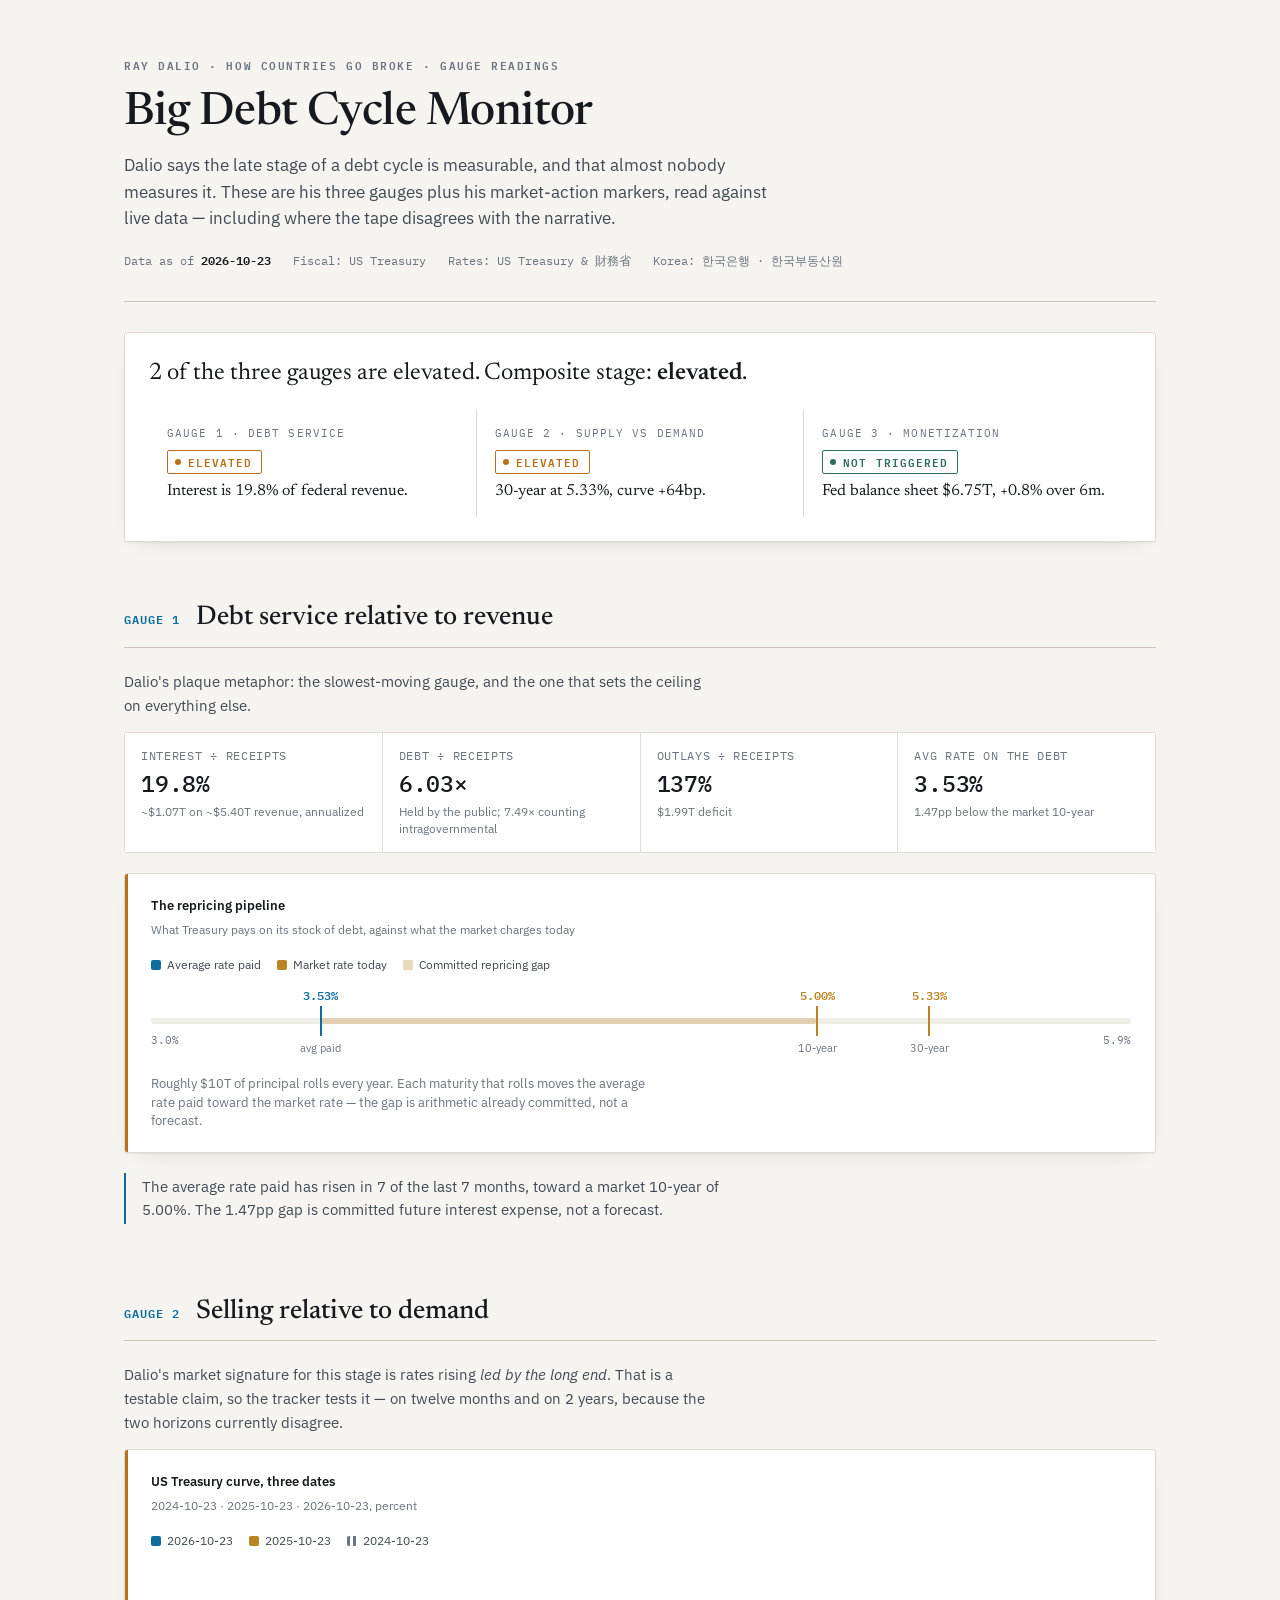
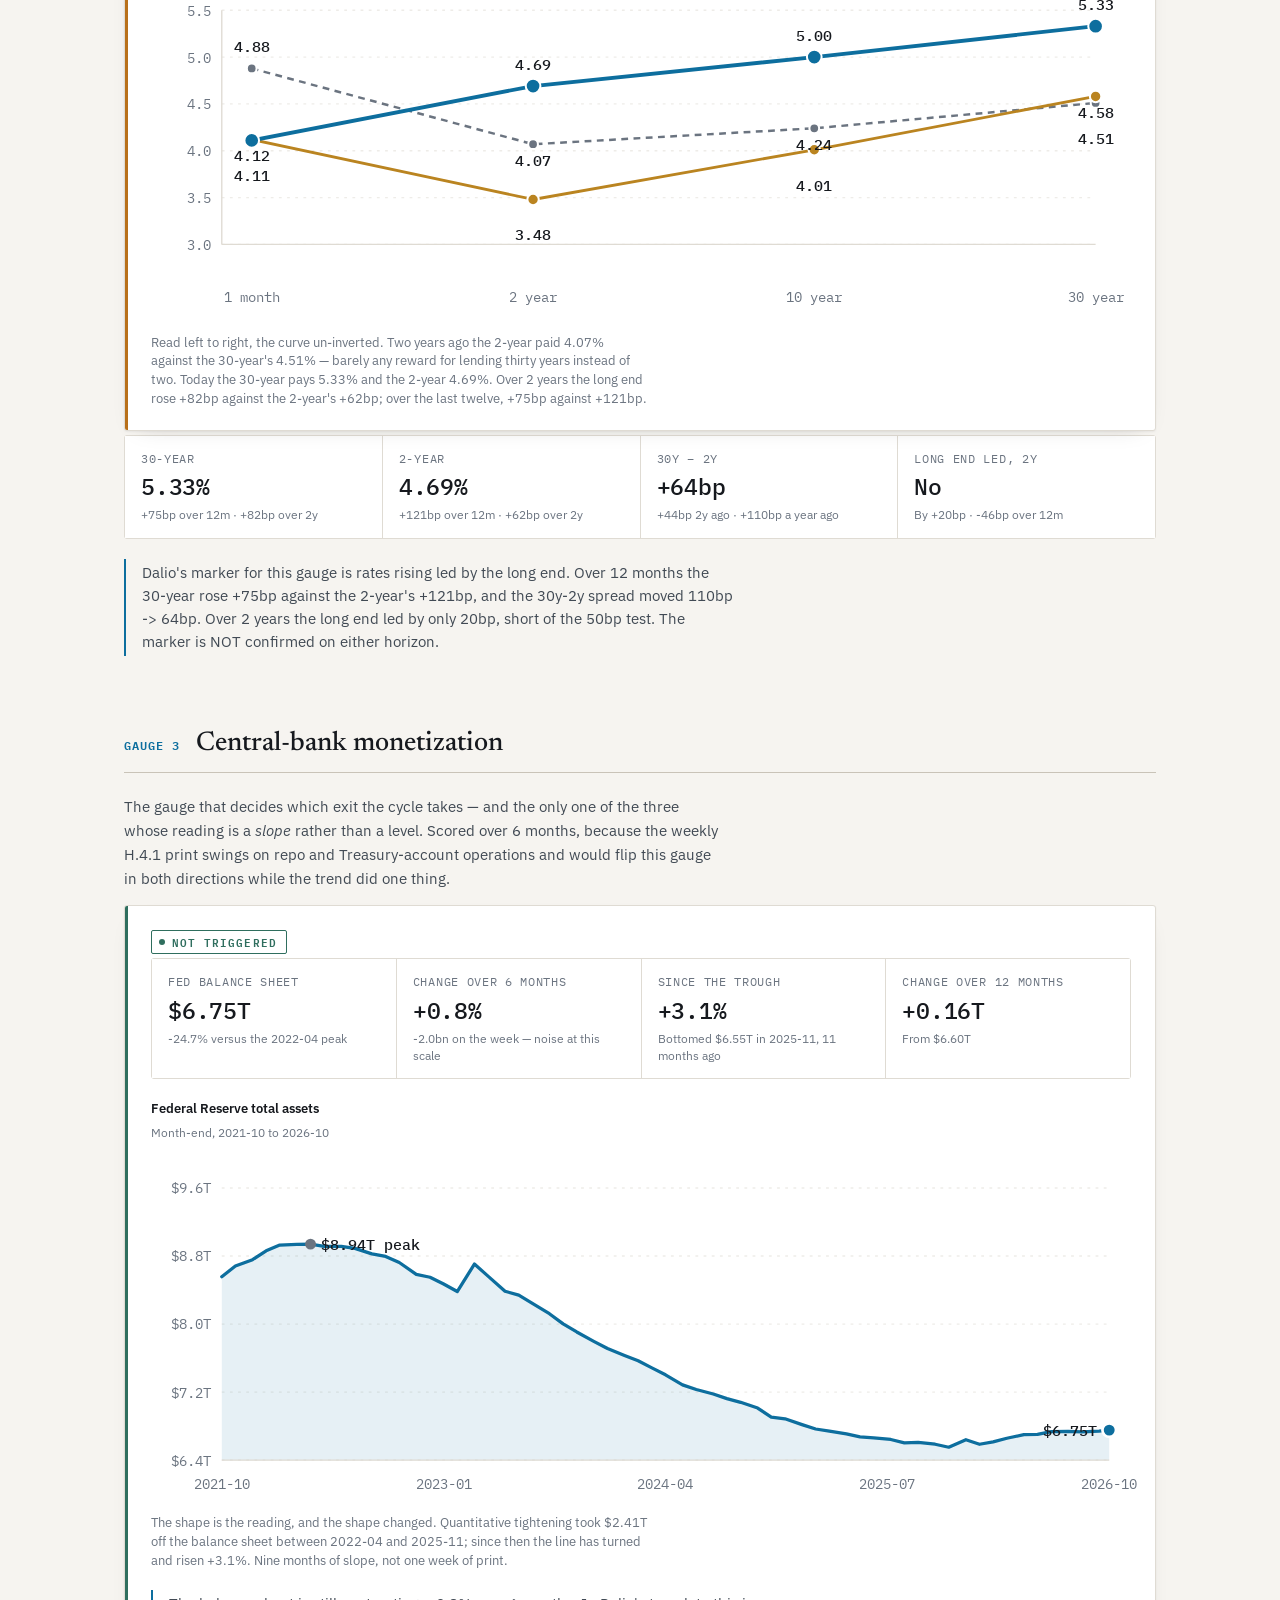
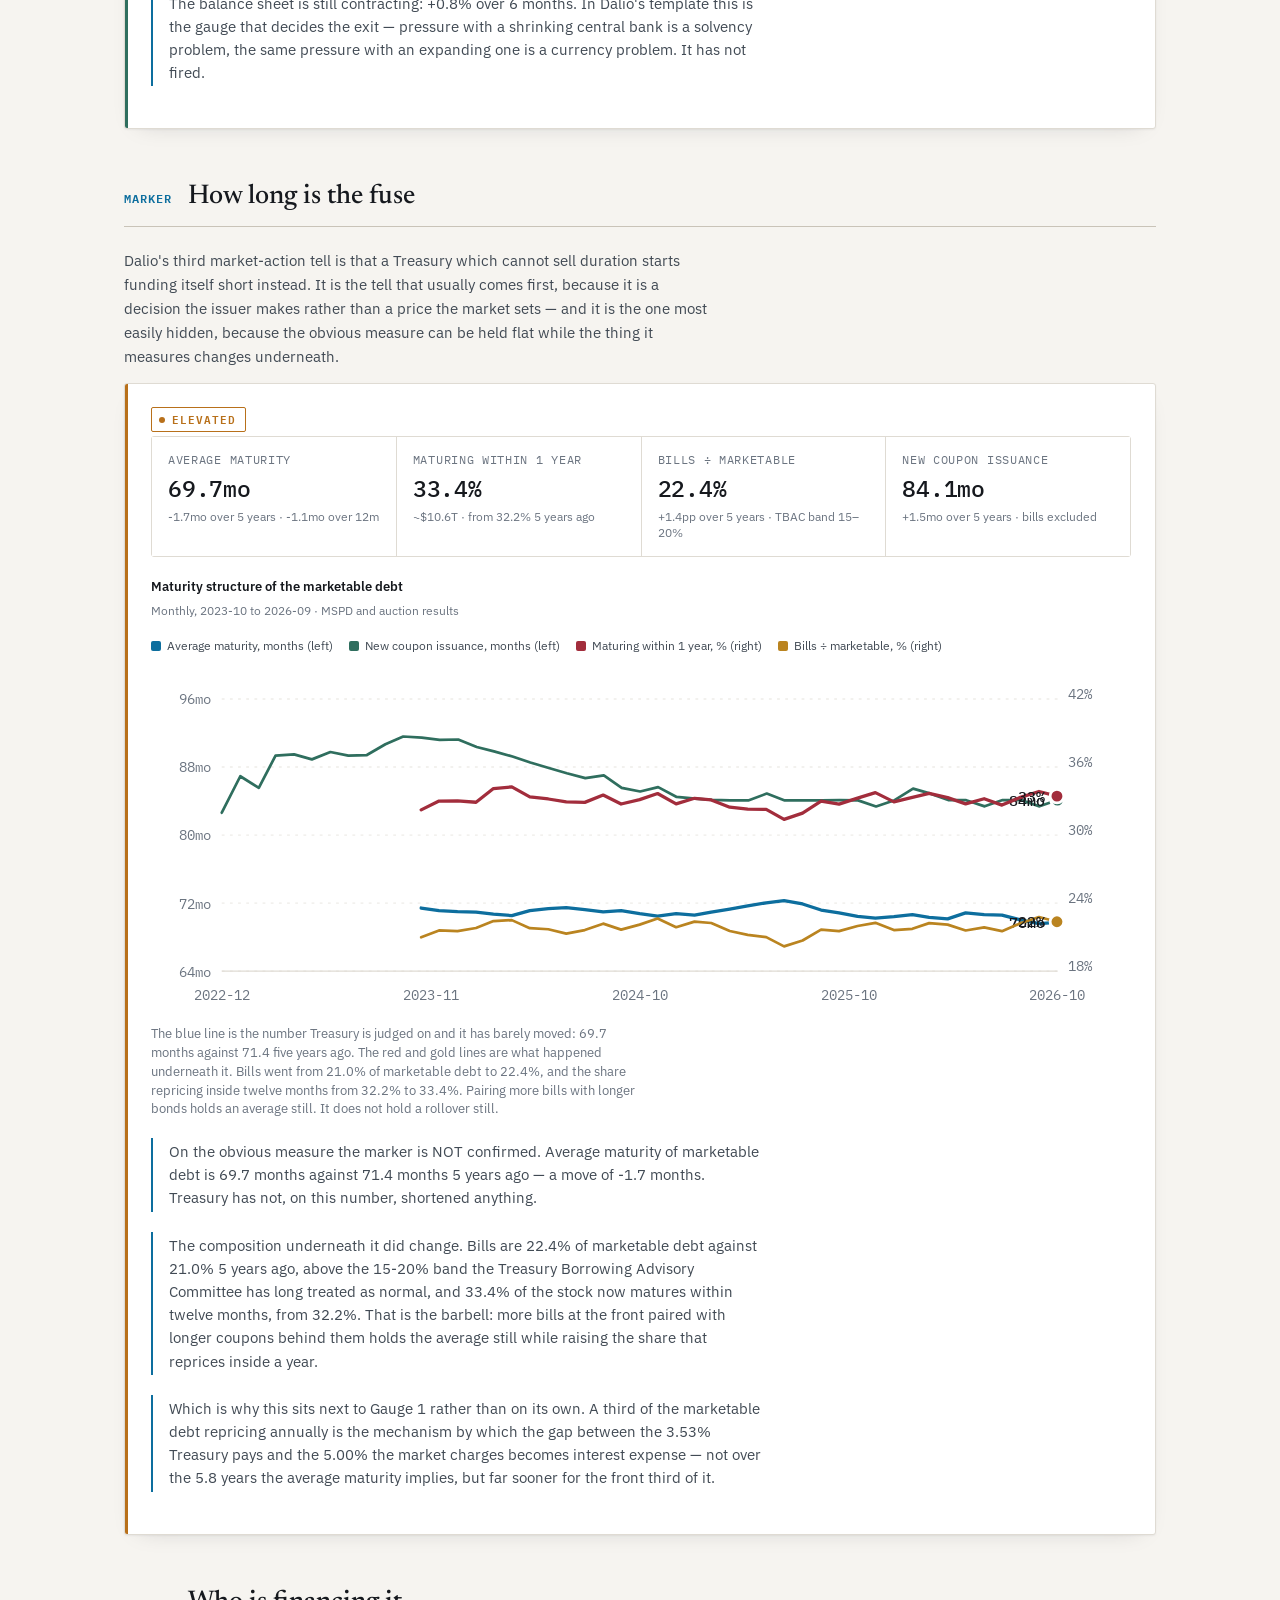
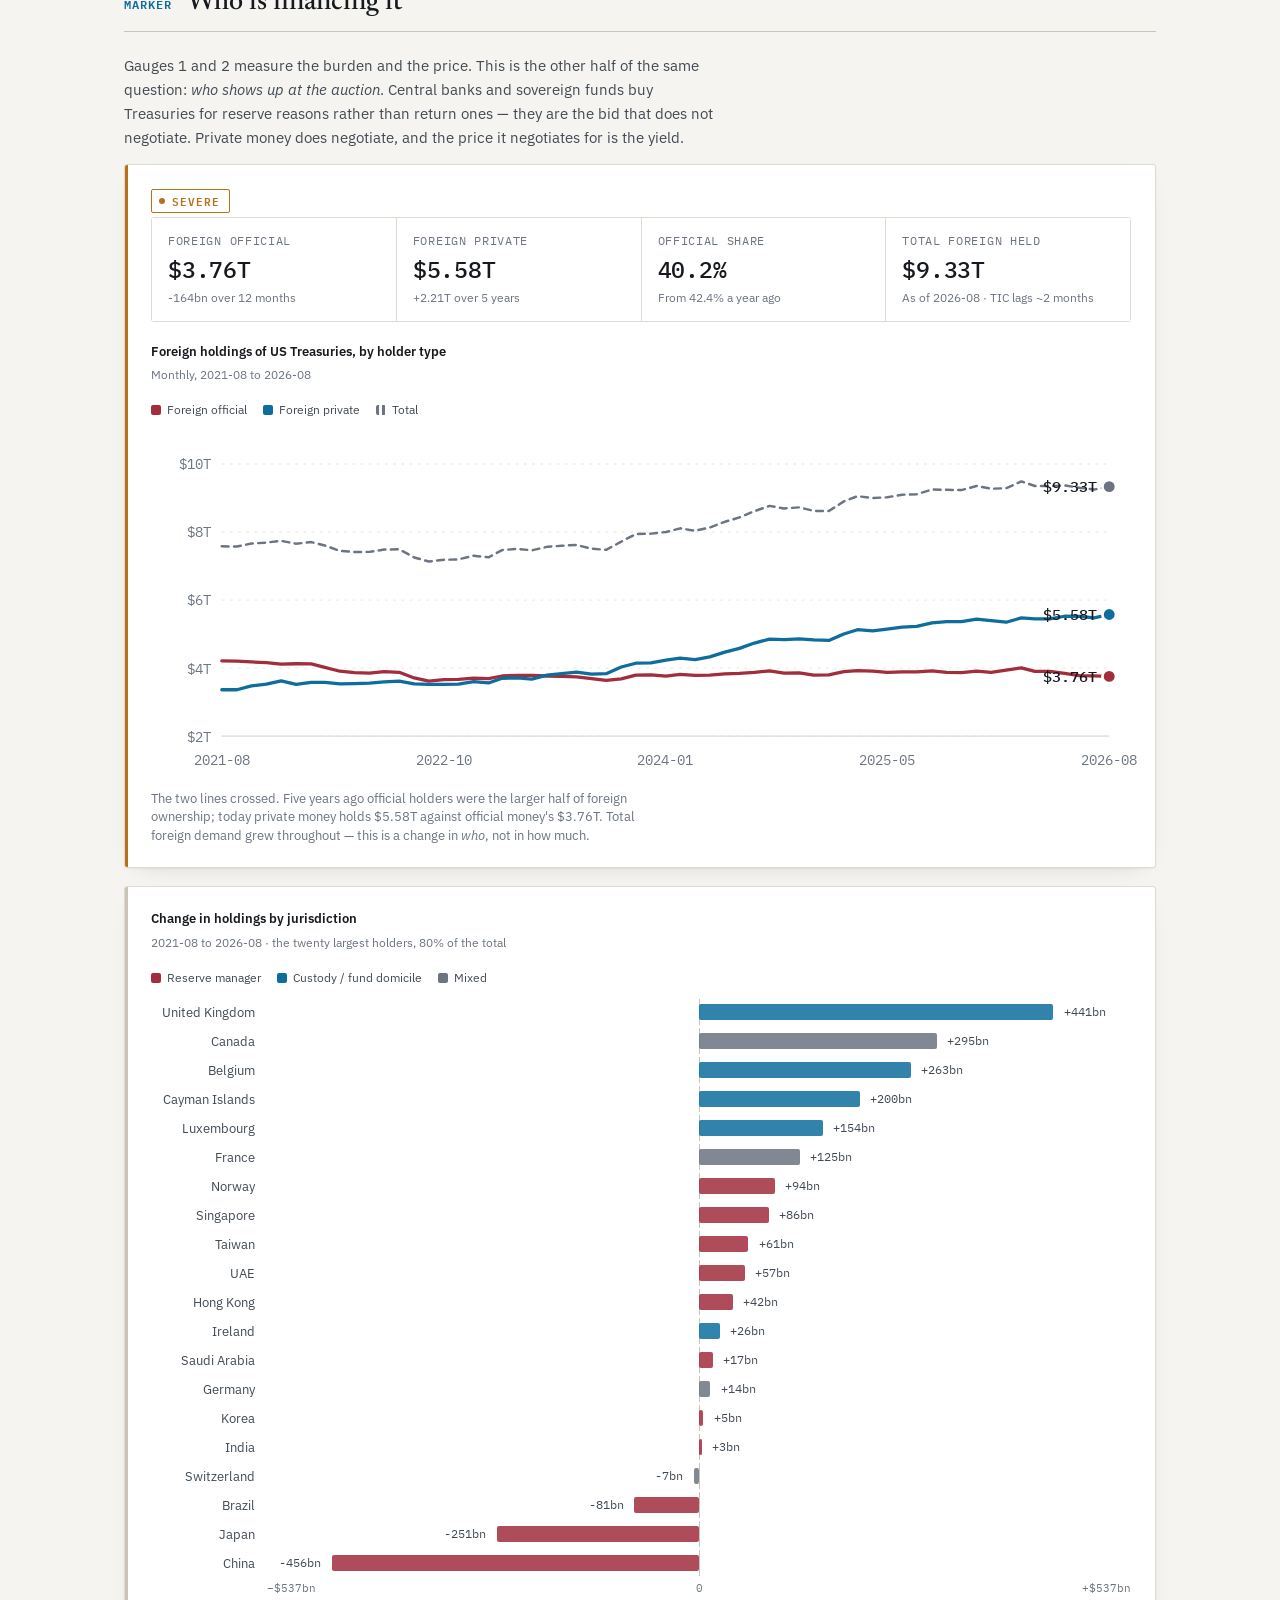
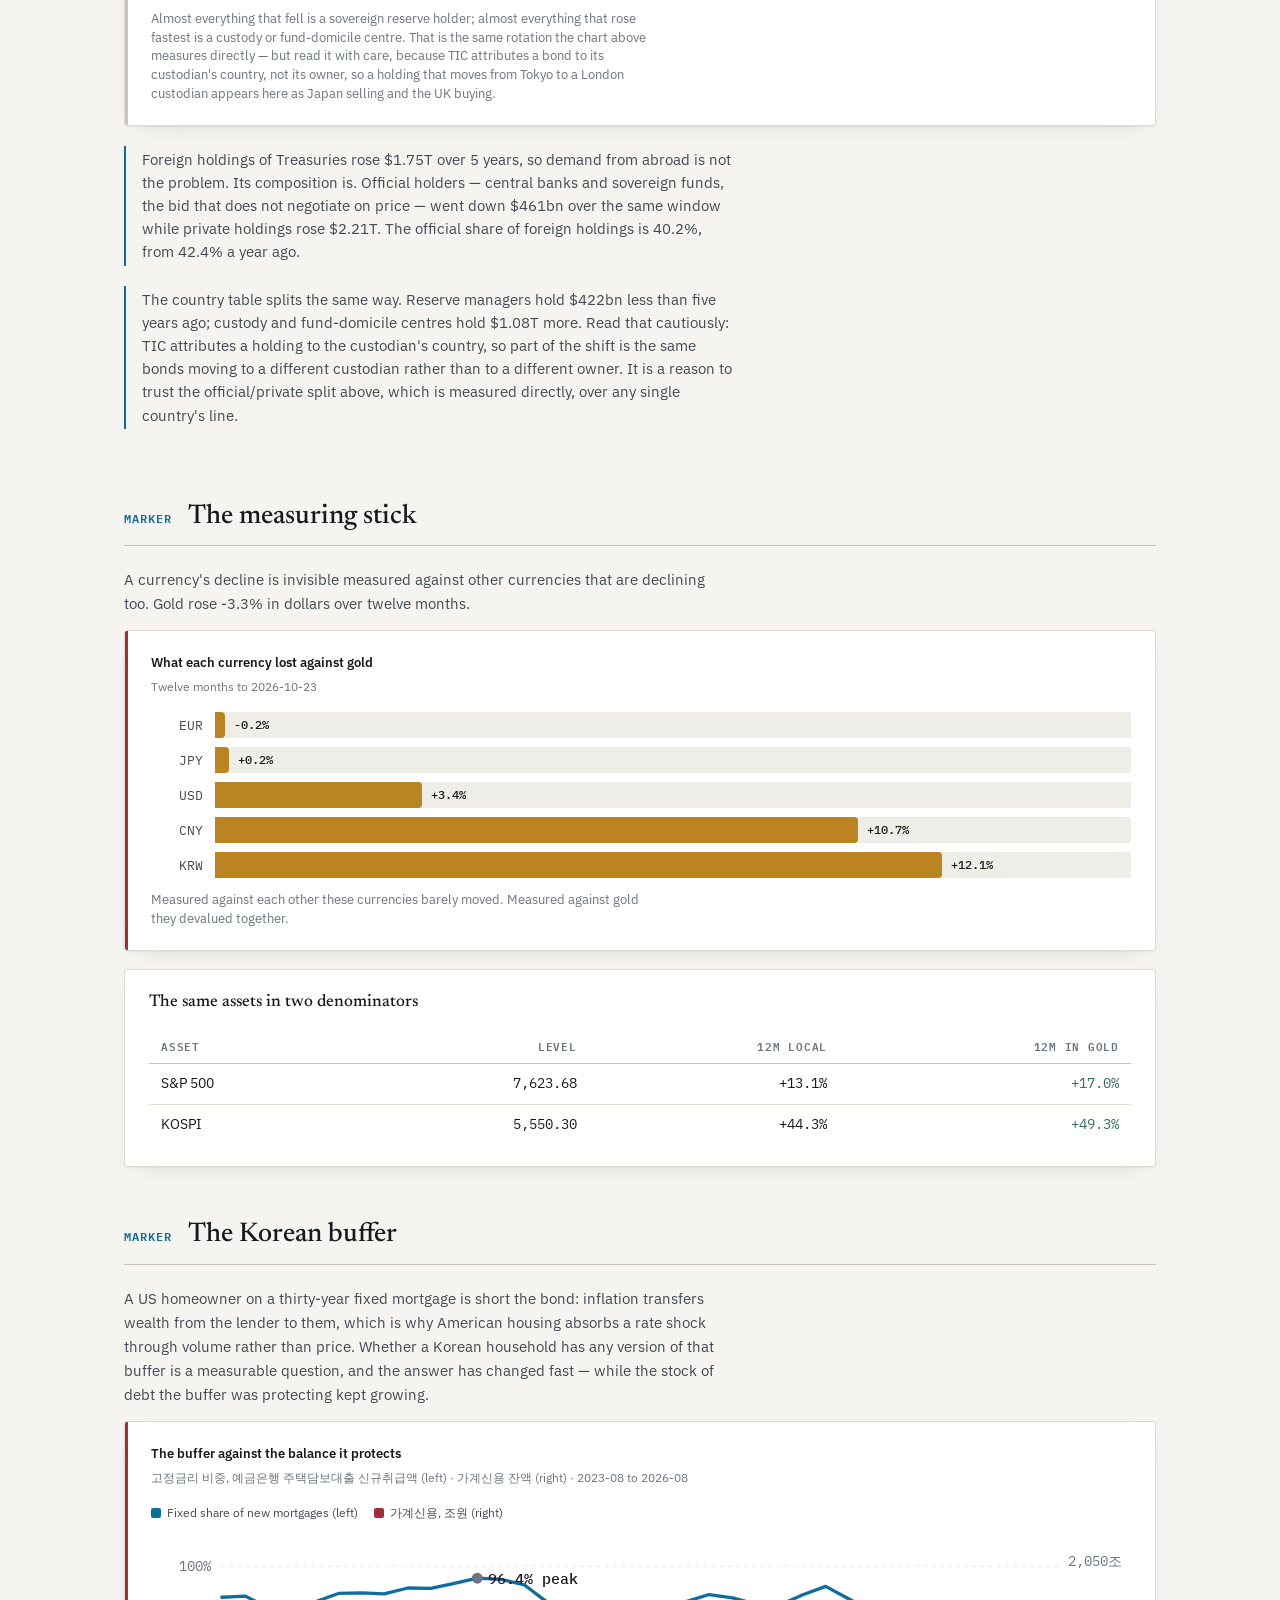
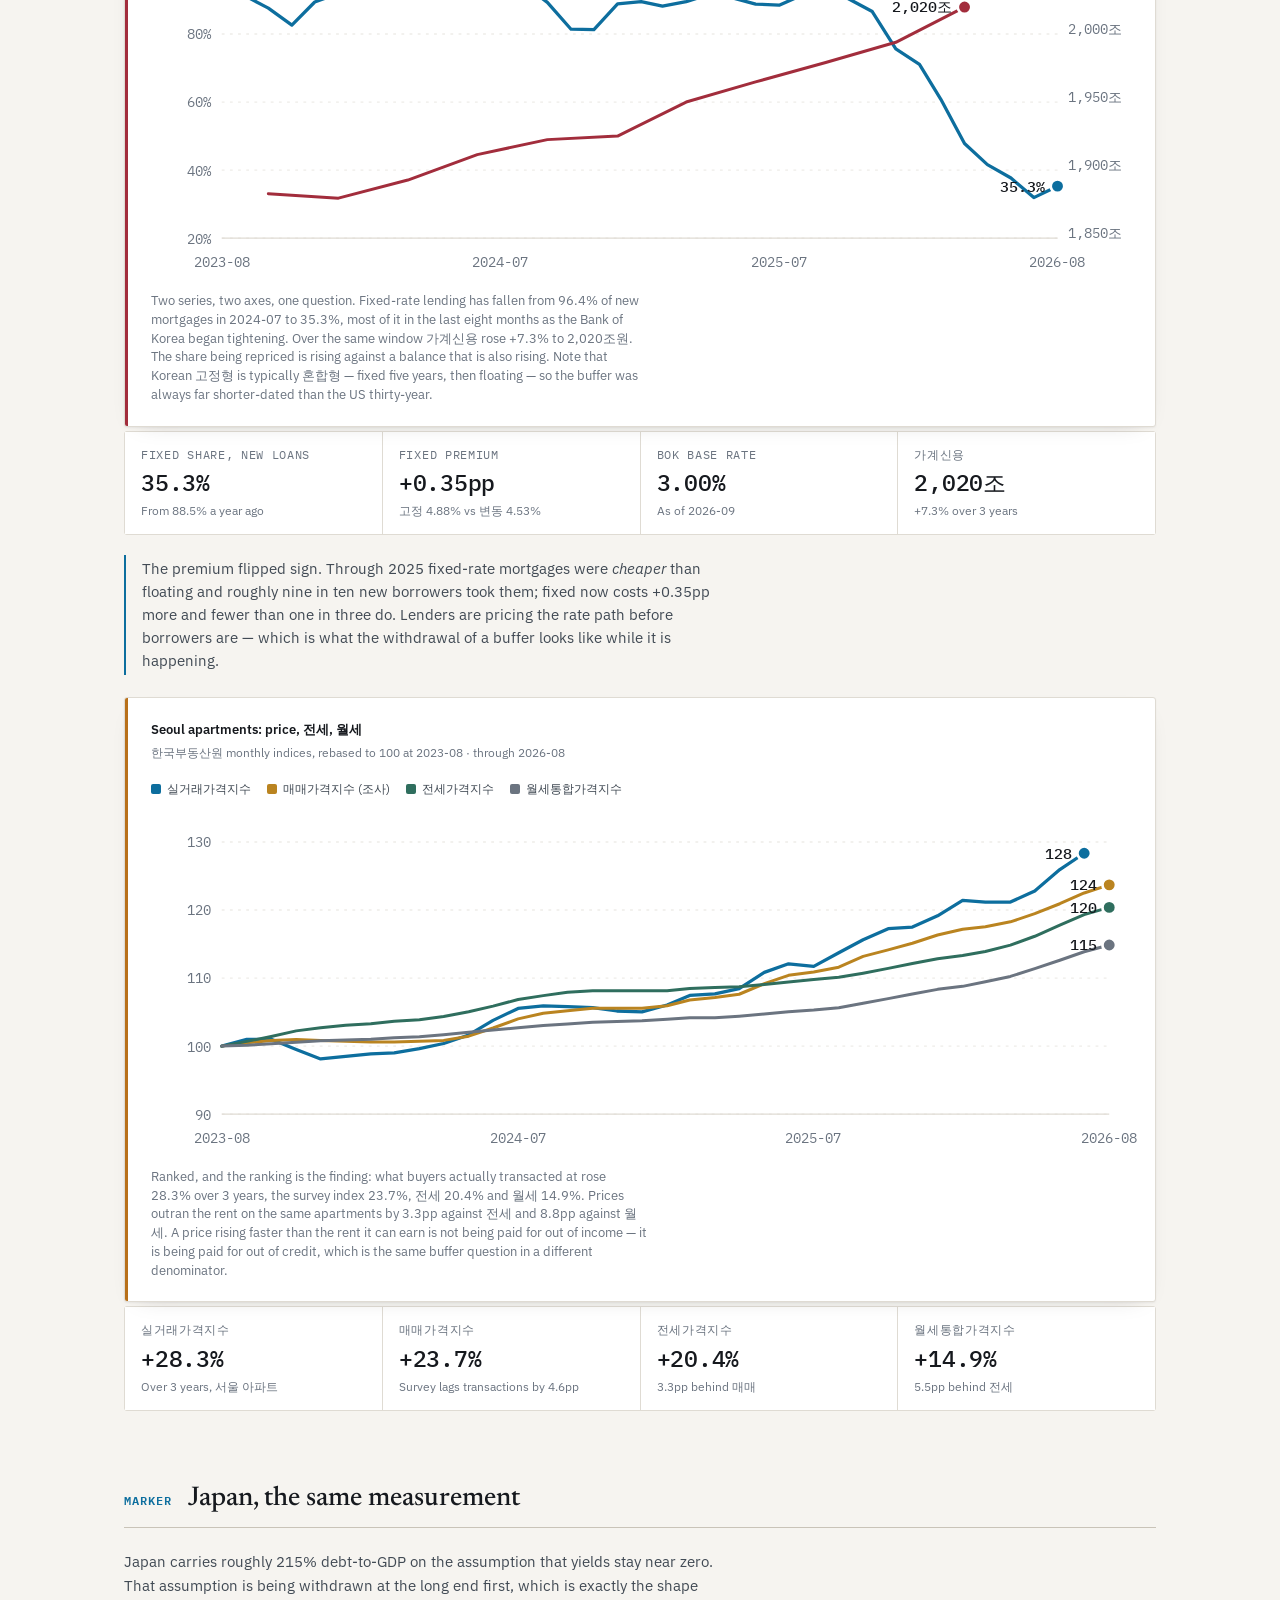
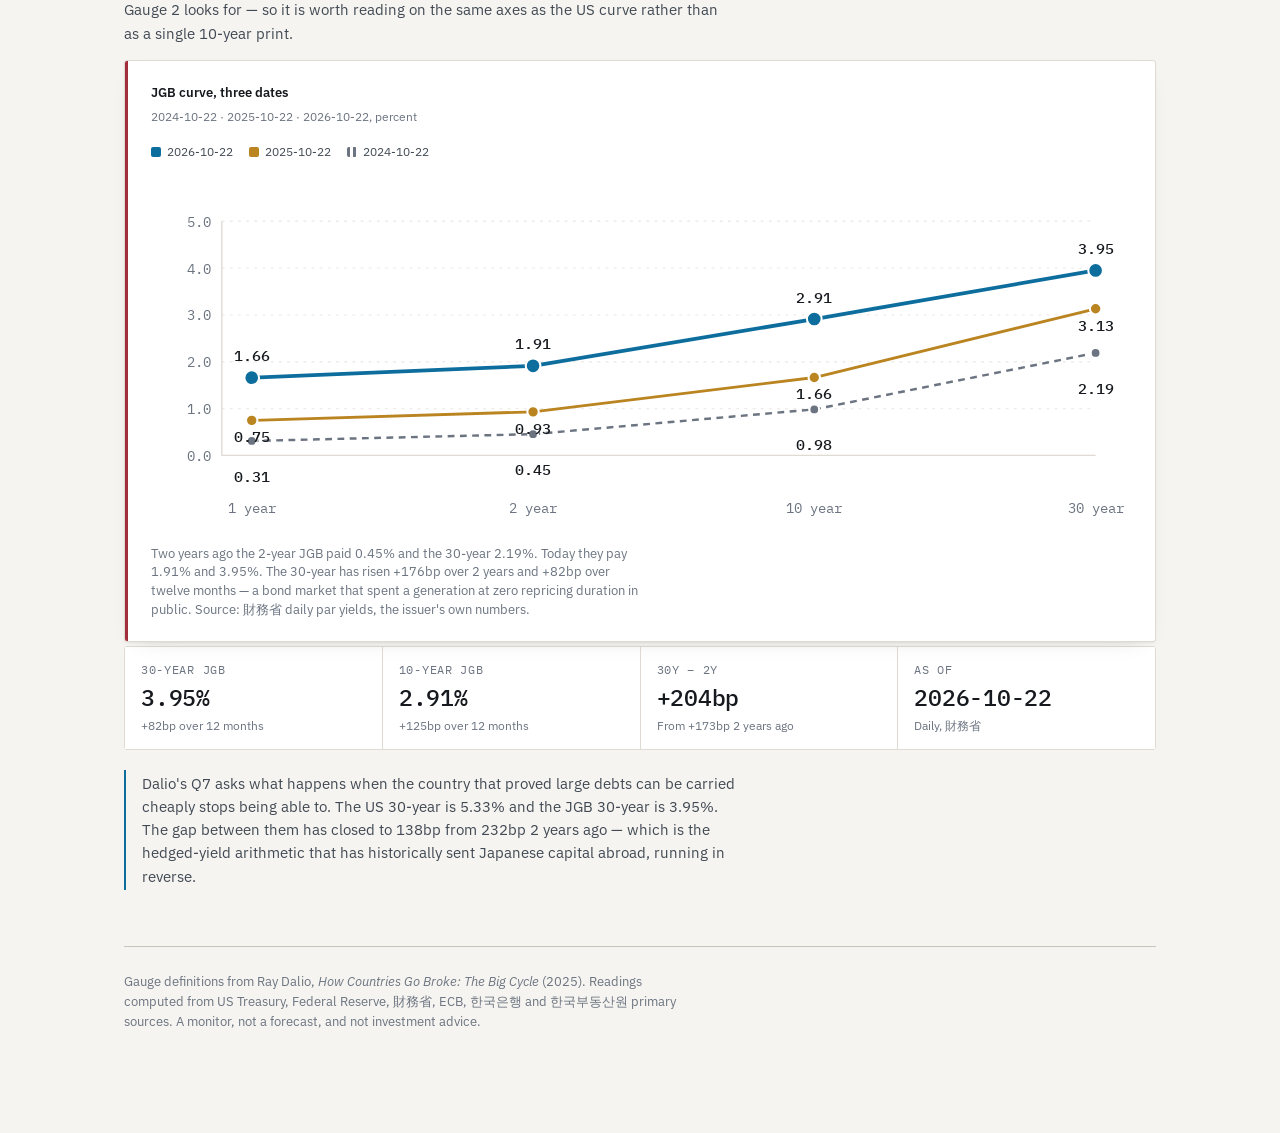
==== commit 63d7c6a0: "Refresh monitor to 2026-10-23 STAGE: ELEVATED  (2/3 gauges elevated+)" ====
--- a/docs/index.html
+++ b/docs/index.html
@@ -207,7 +207,7 @@
   almost nobody measures it. These are his three gauges plus his market-action
   markers, read against live data — including where the tape disagrees with the
   narrative.</p>
-  <div class="stamp"><span>Data as of <strong class="num">2026-10-16</strong></span>
+  <div class="stamp"><span>Data as of <strong class="num">2026-10-23</strong></span>
   <span>Fiscal: US Treasury</span><span>Rates: US Treasury &amp; 財務省</span>
   <span>Korea: 한국은행 · 한국부동산원</span></div>
 </header>
@@ -215,22 +215,22 @@
 <div class="readout">
   <p class="verdict">2 of the three gauges are elevated. Composite
   stage: <strong>elevated</strong>.</p>
-  <div class="tiles"><div class="tile"><span class="g">Gauge 1 · Debt service</span><span class="pill warn">Elevated</span><span class="n">Interest is 19.8% of federal revenue.</span></div><div class="tile"><span class="g">Gauge 2 · Supply vs demand</span><span class="pill warn">Elevated</span><span class="n">30-year at 5.43%, curve +69bp.</span></div><div class="tile"><span class="g">Gauge 3 · Monetization</span><span class="pill ok">Not triggered</span><span class="n">Fed balance sheet $6.76T, +0.8% over 6m.</span></div></div>
+  <div class="tiles"><div class="tile"><span class="g">Gauge 1 · Debt service</span><span class="pill warn">Elevated</span><span class="n">Interest is 19.8% of federal revenue.</span></div><div class="tile"><span class="g">Gauge 2 · Supply vs demand</span><span class="pill warn">Elevated</span><span class="n">30-year at 5.33%, curve +64bp.</span></div><div class="tile"><span class="g">Gauge 3 · Monetization</span><span class="pill ok">Not triggered</span><span class="n">Fed balance sheet $6.75T, +0.8% over 6m.</span></div></div>
 </div>
 
 <section><div class="sechead"><span class="idx">GAUGE 1</span><h2>Debt service relative to revenue</h2></div>
   <p>Dalio's plaque metaphor: the slowest-moving gauge, and the one that sets the
   ceiling on everything else.</p>
-  <div class="metrics"><div class="metric"><span class="k">Interest ÷ receipts</span><span class="v">19.8%</span><span class=s>~$1.07T on ~$5.40T revenue, annualized</span></div><div class="metric"><span class="k">Debt ÷ receipts</span><span class="v">6.02×</span><span class=s>Held by the public; 7.47× counting intragovernmental</span></div><div class="metric"><span class="k">Outlays ÷ receipts</span><span class="v">137%</span><span class=s>$1.99T deficit</span></div><div class="metric"><span class="k">Avg rate on the debt</span><span class="v">3.53%</span><span class=s>1.56pp below the market 10-year</span></div></div>
+  <div class="metrics"><div class="metric"><span class="k">Interest ÷ receipts</span><span class="v">19.8%</span><span class=s>~$1.07T on ~$5.40T revenue, annualized</span></div><div class="metric"><span class="k">Debt ÷ receipts</span><span class="v">6.03×</span><span class=s>Held by the public; 7.49× counting intragovernmental</span></div><div class="metric"><span class="k">Outlays ÷ receipts</span><span class="v">137%</span><span class=s>$1.99T deficit</span></div><div class="metric"><span class="k">Avg rate on the debt</span><span class="v">3.53%</span><span class=s>1.47pp below the market 10-year</span></div></div>
   <div class="card striped s-warn">
     <figure><div class="charttitle">The repricing pipeline</div><div class="chartsub">What Treasury pays on its stock of debt, against what the market charges today</div>
     <div class="legend"><span><i style="background:var(--accent)"></i>Average rate paid</span><span><i style="background:var(--gold)"></i>Market rate today</span><span><i style="background:var(--gold); opacity:.3; box-shadow:inset 0 0 0 1px var(--gold)"></i>Committed repricing gap</span></div>
-    <div class="gapscale"><div class="gaptrack"></div><div class="gapfill" style="left:16.7%; width:52.0%"></div><div class="marker" style="left:16.7%; --mk:var(--accent)"><span>3.53%</span><small>avg paid</small></div><div class="marker" style="left:68.7%; --mk:var(--gold)"><span>5.09%</span><small>10-year</small></div><div class="marker" style="left:80.0%; --mk:var(--gold)"><span>5.43%</span><small>30-year</small></div><div class="scaleends"><span class="num">3.0%</span><span class="num">6.0%</span></div></div>
+    <div class="gapscale"><div class="gaptrack"></div><div class="gapfill" style="left:17.2%; width:50.7%"></div><div class="marker" style="left:17.2%; --mk:var(--accent)"><span>3.53%</span><small>avg paid</small></div><div class="marker" style="left:67.9%; --mk:var(--gold)"><span>5.00%</span><small>10-year</small></div><div class="marker" style="left:79.3%; --mk:var(--gold)"><span>5.33%</span><small>30-year</small></div><div class="scaleends"><span class="num">3.0%</span><span class="num">5.9%</span></div></div>
     <figcaption>Roughly $10T of principal rolls every year. Each maturity that rolls
     moves the average rate paid toward the market rate — the gap is arithmetic
     already committed, not a forecast.</figcaption></figure>
   </div>
-  <div class="note"><p>The average rate paid has risen in 7 of the last 7 months, toward a market 10-year of 5.09%. The 1.56pp gap is committed future interest expense, not a forecast.</p></div>
+  <div class="note"><p>The average rate paid has risen in 7 of the last 7 months, toward a market 10-year of 5.00%. The 1.47pp gap is committed future interest expense, not a forecast.</p></div>
 </section>
 
 <section><div class="sechead"><span class="idx">GAUGE 2</span><h2>Selling relative to demand</h2></div>
@@ -238,25 +238,25 @@
   end</em>. That is a testable claim, so the tracker tests it — on twelve months
   and on 2 years, because the two horizons currently disagree.</p>
   <div class="card striped s-warn">
-    <figure><div class="charttitle">US Treasury curve, three dates</div><div class="chartsub">2024-10-16 · 2025-10-16 · 2026-10-16, percent</div>
-    <div class="legend"><span><i style="background:var(--accent)"></i>2026-10-16</span><span><i style="background:var(--gold)"></i>2025-10-16</span><span><i style="background:repeating-linear-gradient(90deg,var(--muted) 0 3px,transparent 3px 6px)"></i>2024-10-16</span></div>
-    <div class="svgwrap"><svg viewBox="0 0 720 262" role="img" aria-label="US Treasury yield curve. 1 month 4.91 in 2024-10-16, 4.20 in 2025-10-16, 4.12 in 2026-10-16; 2 year 3.93 in 2024-10-16, 3.41 in 2025-10-16, 4.74 in 2026-10-16; 10 year 4.02 in 2024-10-16, 3.99 in 2025-10-16, 5.09 in 2026-10-16; 30 year 4.30 in 2024-10-16, 4.58 in 2025-10-16, 5.43 in 2026-10-16">
-<g class="axtext" text-anchor="end"><text x="44" y="210.0">3.0</text><text x="44" y="175.6">3.6</text><text x="44" y="141.2">4.2</text><text x="44" y="106.8">4.8</text><text x="44" y="72.4">5.4</text><text x="44" y="38.0">6.0</text></g><line class="ax" stroke-dasharray="2 4" opacity=".5" x1="52" y1="206.0" x2="694" y2="206.0"></line><line class="ax" stroke-dasharray="2 4" opacity=".5" x1="52" y1="171.6" x2="694" y2="171.6"></line><line class="ax" stroke-dasharray="2 4" opacity=".5" x1="52" y1="137.2" x2="694" y2="137.2"></line><line class="ax" stroke-dasharray="2 4" opacity=".5" x1="52" y1="102.8" x2="694" y2="102.8"></line><line class="ax" stroke-dasharray="2 4" opacity=".5" x1="52" y1="68.4" x2="694" y2="68.4"></line><line class="ax" stroke-dasharray="2 4" opacity=".5" x1="52" y1="34.0" x2="694" y2="34.0"></line>
+    <figure><div class="charttitle">US Treasury curve, three dates</div><div class="chartsub">2024-10-23 · 2025-10-23 · 2026-10-23, percent</div>
+    <div class="legend"><span><i style="background:var(--accent)"></i>2026-10-23</span><span><i style="background:var(--gold)"></i>2025-10-23</span><span><i style="background:repeating-linear-gradient(90deg,var(--muted) 0 3px,transparent 3px 6px)"></i>2024-10-23</span></div>
+    <div class="svgwrap"><svg viewBox="0 0 720 262" role="img" aria-label="US Treasury yield curve. 1 month 4.88 in 2024-10-23, 4.12 in 2025-10-23, 4.11 in 2026-10-23; 2 year 4.07 in 2024-10-23, 3.48 in 2025-10-23, 4.69 in 2026-10-23; 10 year 4.24 in 2024-10-23, 4.01 in 2025-10-23, 5.00 in 2026-10-23; 30 year 4.51 in 2024-10-23, 4.58 in 2025-10-23, 5.33 in 2026-10-23">
+<g class="axtext" text-anchor="end"><text x="44" y="210.0">3.0</text><text x="44" y="175.6">3.5</text><text x="44" y="141.2">4.0</text><text x="44" y="106.8">4.5</text><text x="44" y="72.4">5.0</text><text x="44" y="38.0">5.5</text></g><line class="ax" stroke-dasharray="2 4" opacity=".5" x1="52" y1="206.0" x2="694" y2="206.0"></line><line class="ax" stroke-dasharray="2 4" opacity=".5" x1="52" y1="171.6" x2="694" y2="171.6"></line><line class="ax" stroke-dasharray="2 4" opacity=".5" x1="52" y1="137.2" x2="694" y2="137.2"></line><line class="ax" stroke-dasharray="2 4" opacity=".5" x1="52" y1="102.8" x2="694" y2="102.8"></line><line class="ax" stroke-dasharray="2 4" opacity=".5" x1="52" y1="68.4" x2="694" y2="68.4"></line><line class="ax" stroke-dasharray="2 4" opacity=".5" x1="52" y1="34.0" x2="694" y2="34.0"></line>
 <line class="ax" x1="52" y1="206" x2="694" y2="206"></line>
 <line class="ax" x1="52" y1="34" x2="52" y2="206"></line>
-<polyline points="74.0,96.5 280.7,152.7 487.3,147.5 694.0,131.5" fill="none" stroke="var(--muted)" stroke-width="1.8" stroke-linejoin="round" stroke-dasharray="5 4"></polyline><g fill="var(--muted)" stroke="var(--surface)" stroke-width="1.5"><circle cx="74.0" cy="96.5" r="3.6"></circle><circle cx="280.7" cy="152.7" r="3.6"></circle><circle cx="487.3" cy="147.5" r="3.6"></circle><circle cx="694.0" cy="131.5" r="3.6"></circle></g><polyline points="74.0,137.2 280.7,182.5 487.3,149.2 694.0,115.4" fill="none" stroke="var(--gold)" stroke-width="2.1" stroke-linejoin="round"></polyline><g fill="var(--gold)" stroke="var(--surface)" stroke-width="1.5"><circle cx="74.0" cy="137.2" r="4.2"></circle><circle cx="280.7" cy="182.5" r="4.2"></circle><circle cx="487.3" cy="149.2" r="4.2"></circle><circle cx="694.0" cy="115.4" r="4.2"></circle></g><polyline points="74.0,141.8 280.7,106.2 487.3,86.2 694.0,66.7" fill="none" stroke="var(--accent)" stroke-width="2.8" stroke-linejoin="round"></polyline><g fill="var(--accent)" stroke="var(--surface)" stroke-width="1.5"><circle cx="74.0" cy="141.8" r="5.4"></circle><circle cx="280.7" cy="106.2" r="5.4"></circle><circle cx="487.3" cy="86.2" r="5.4"></circle><circle cx="694.0" cy="66.7" r="5.4"></circle></g><text class="dotlabel" fill="var(--muted)" text-anchor="middle" font-weight="400" x="74.0" y="84.5">4.91</text><text class="dotlabel" fill="var(--gold)" text-anchor="middle" font-weight="400" x="74.0" y="153.2">4.20</text><text class="dotlabel" fill="var(--accent)" text-anchor="middle" font-weight="600" x="74.0" y="171.8">4.12</text><text class="dotlabel" fill="var(--accent)" text-anchor="middle" font-weight="600" x="280.7" y="94.2">4.74</text><text class="dotlabel" fill="var(--muted)" text-anchor="middle" font-weight="400" x="280.7" y="168.7">3.93</text><text class="dotlabel" fill="var(--gold)" text-anchor="middle" font-weight="400" x="280.7" y="212.5">3.41</text><text class="dotlabel" fill="var(--accent)" text-anchor="middle" font-weight="600" x="487.3" y="74.2">5.09</text><text class="dotlabel" fill="var(--muted)" text-anchor="middle" font-weight="400" x="487.3" y="163.5">4.02</text><text class="dotlabel" fill="var(--gold)" text-anchor="middle" font-weight="400" x="487.3" y="179.2">3.99</text><text class="dotlabel" fill="var(--accent)" text-anchor="middle" font-weight="600" x="694.0" y="54.7">5.43</text><text class="dotlabel" fill="var(--gold)" text-anchor="middle" font-weight="400" x="694.0" y="131.4">4.58</text><text class="dotlabel" fill="var(--muted)" text-anchor="middle" font-weight="400" x="694.0" y="161.5">4.30</text>
+<polyline points="74.0,76.7 280.7,132.4 487.3,120.7 694.0,102.1" fill="none" stroke="var(--muted)" stroke-width="1.8" stroke-linejoin="round" stroke-dasharray="5 4"></polyline><g fill="var(--muted)" stroke="var(--surface)" stroke-width="1.5"><circle cx="74.0" cy="76.7" r="3.6"></circle><circle cx="280.7" cy="132.4" r="3.6"></circle><circle cx="487.3" cy="120.7" r="3.6"></circle><circle cx="694.0" cy="102.1" r="3.6"></circle></g><polyline points="74.0,128.9 280.7,173.0 487.3,136.5 694.0,97.3" fill="none" stroke="var(--gold)" stroke-width="2.1" stroke-linejoin="round"></polyline><g fill="var(--gold)" stroke="var(--surface)" stroke-width="1.5"><circle cx="74.0" cy="128.9" r="4.2"></circle><circle cx="280.7" cy="173.0" r="4.2"></circle><circle cx="487.3" cy="136.5" r="4.2"></circle><circle cx="694.0" cy="97.3" r="4.2"></circle></g><polyline points="74.0,129.6 280.7,89.7 487.3,68.4 694.0,45.7" fill="none" stroke="var(--accent)" stroke-width="2.8" stroke-linejoin="round"></polyline><g fill="var(--accent)" stroke="var(--surface)" stroke-width="1.5"><circle cx="74.0" cy="129.6" r="5.4"></circle><circle cx="280.7" cy="89.7" r="5.4"></circle><circle cx="487.3" cy="68.4" r="5.4"></circle><circle cx="694.0" cy="45.7" r="5.4"></circle></g><text class="dotlabel" fill="var(--muted)" text-anchor="middle" font-weight="400" x="74.0" y="64.7">4.88</text><text class="dotlabel" fill="var(--gold)" text-anchor="middle" font-weight="400" x="74.0" y="144.9">4.12</text><text class="dotlabel" fill="var(--accent)" text-anchor="middle" font-weight="600" x="74.0" y="159.6">4.11</text><text class="dotlabel" fill="var(--accent)" text-anchor="middle" font-weight="600" x="280.7" y="77.7">4.69</text><text class="dotlabel" fill="var(--muted)" text-anchor="middle" font-weight="400" x="280.7" y="148.4">4.07</text><text class="dotlabel" fill="var(--gold)" text-anchor="middle" font-weight="400" x="280.7" y="203.0">3.48</text><text class="dotlabel" fill="var(--accent)" text-anchor="middle" font-weight="600" x="487.3" y="56.4">5.00</text><text class="dotlabel" fill="var(--muted)" text-anchor="middle" font-weight="400" x="487.3" y="136.7">4.24</text><text class="dotlabel" fill="var(--gold)" text-anchor="middle" font-weight="400" x="487.3" y="166.5">4.01</text><text class="dotlabel" fill="var(--accent)" text-anchor="middle" font-weight="600" x="694.0" y="33.7">5.33</text><text class="dotlabel" fill="var(--gold)" text-anchor="middle" font-weight="400" x="694.0" y="113.3">4.58</text><text class="dotlabel" fill="var(--muted)" text-anchor="middle" font-weight="400" x="694.0" y="132.1">4.51</text>
 <g class="axtext" text-anchor="middle"><text x="74.0" y="248">1 month</text><text x="280.7" y="248">2 year</text><text x="487.3" y="248">10 year</text><text x="694.0" y="248">30 year</text></g>
 </svg></div>
     <figcaption>Read left to right, the curve un-inverted. Two years ago the
-    2-year paid 3.93% against the 30-year's 4.30% — barely any
+    2-year paid 4.07% against the 30-year's 4.51% — barely any
     reward for lending thirty years instead of two. Today the 30-year pays
-    5.43% and the 2-year 4.74%. Over 2 years the long end
-    rose +113bp against the 2-year's +81bp;
-    over the last twelve, +85bp against
-    +133bp.</figcaption></figure>
-  </div>
-  <div class="metrics"><div class="metric"><span class="k">30-year</span><span class="v">5.43%</span><span class=s>+85bp over 12m · +113bp over 2y</span></div><div class="metric"><span class="k">2-year</span><span class="v">4.74%</span><span class=s>+133bp over 12m · +81bp over 2y</span></div><div class="metric"><span class="k">30y − 2y</span><span class="v">+69bp</span><span class=s>+37bp 2y ago · +117bp a year ago</span></div><div class="metric"><span class="k">Long end led, 2y</span><span class="v">No</span><span class=s>By +32bp · -48bp over 12m</span></div></div>
-  <div class="note"><p>Dalio's marker for this gauge is rates rising led by the long end. Over 12 months the 30-year rose +85bp against the 2-year's +133bp, and the 30y-2y spread moved 117bp -&gt; 69bp. Over 2 years the long end led by only 32bp, short of the 50bp test. The marker is NOT confirmed on either horizon.</p></div>
+    5.33% and the 2-year 4.69%. Over 2 years the long end
+    rose +82bp against the 2-year's +62bp;
+    over the last twelve, +75bp against
+    +121bp.</figcaption></figure>
+  </div>
+  <div class="metrics"><div class="metric"><span class="k">30-year</span><span class="v">5.33%</span><span class=s>+75bp over 12m · +82bp over 2y</span></div><div class="metric"><span class="k">2-year</span><span class="v">4.69%</span><span class=s>+121bp over 12m · +62bp over 2y</span></div><div class="metric"><span class="k">30y − 2y</span><span class="v">+64bp</span><span class=s>+44bp 2y ago · +110bp a year ago</span></div><div class="metric"><span class="k">Long end led, 2y</span><span class="v">No</span><span class=s>By +20bp · -46bp over 12m</span></div></div>
+  <div class="note"><p>Dalio's marker for this gauge is rates rising led by the long end. Over 12 months the 30-year rose +75bp against the 2-year's +121bp, and the 30y-2y spread moved 110bp -&gt; 64bp. Over 2 years the long end led by only 20bp, short of the 50bp test. The marker is NOT confirmed on either horizon.</p></div>
 </section>
 
 <section><div class="sechead"><span class="idx">GAUGE 3</span><h2>Central-bank monetization</h2></div>
@@ -266,12 +266,12 @@
   Treasury-account operations and would flip this gauge in both directions while
   the trend did one thing.</p>
   <div class="card striped s-ok"><span class="pill ok">Not triggered</span>
-  <div class="metrics"><div class="metric"><span class="k">Fed balance sheet</span><span class="v">$6.76T</span><span class=s>-24.6% versus the 2022-04 peak</span></div><div class="metric"><span class="k">Change over 6 months</span><span class="v">+0.8%</span><span class=s>+8.1bn on the week — noise at this scale</span></div><div class="metric"><span class="k">Since the trough</span><span class="v">+3.1%</span><span class=s>Bottomed $6.55T in 2025-11, 11 months ago</span></div><div class="metric"><span class="k">Change over 12 months</span><span class="v">+0.16T</span><span class=s>From $6.59T</span></div></div>
+  <div class="metrics"><div class="metric"><span class="k">Fed balance sheet</span><span class="v">$6.75T</span><span class=s>-24.7% versus the 2022-04 peak</span></div><div class="metric"><span class="k">Change over 6 months</span><span class="v">+0.8%</span><span class=s>-2.0bn on the week — noise at this scale</span></div><div class="metric"><span class="k">Since the trough</span><span class="v">+3.1%</span><span class=s>Bottomed $6.55T in 2025-11, 11 months ago</span></div><div class="metric"><span class="k">Change over 12 months</span><span class="v">+0.16T</span><span class=s>From $6.60T</span></div></div>
     <figure><div class="charttitle">Federal Reserve total assets</div><div class="chartsub">Month-end, 2021-10 to 2026-10</div>
-    <div class="svgwrap"><svg viewBox="0 0 720 252" role="img" aria-label="Federal Reserve total assets, month-end, 2021-10-27 to 2026-10-14: peak $8.97T in 2022-04-13, latest $6.76T">
+    <div class="svgwrap"><svg viewBox="0 0 720 252" role="img" aria-label="Federal Reserve total assets, month-end, 2021-10-27 to 2026-10-21: peak $8.97T in 2022-04-13, latest $6.75T">
 <g class="axtext" text-anchor="end"><text x="44" y="226.0">$6.4T</text><text x="44" y="176.0">$7.2T</text><text x="44" y="126.0">$8.0T</text><text x="44" y="76.0">$8.8T</text><text x="44" y="26.0">$9.6T</text></g>
 <g class="axtext" text-anchor="start"></g><line class="ax" stroke-dasharray="2 4" opacity=".5" x1="52" y1="222.0" x2="704" y2="222.0"></line><line class="ax" stroke-dasharray="2 4" opacity=".5" x1="52" y1="172.0" x2="704" y2="172.0"></line><line class="ax" stroke-dasharray="2 4" opacity=".5" x1="52" y1="122.0" x2="704" y2="122.0"></line><line class="ax" stroke-dasharray="2 4" opacity=".5" x1="52" y1="72.0" x2="704" y2="72.0"></line><line class="ax" stroke-dasharray="2 4" opacity=".5" x1="52" y1="22.0" x2="704" y2="22.0"></line>
-<polygon points="52.0,222 52.0,87.2 62.1,79.4 74.7,74.7 84.7,68.2 94.8,64.0 107.4,63.4 117.5,63.3 127.5,64.9 140.1,64.9 150.2,66.4 162.8,70.4 172.8,72.3 182.9,76.8 195.5,85.5 205.6,87.6 215.6,92.6 225.7,98.1 238.3,77.9 248.4,86.8 260.9,97.9 271.0,100.7 281.1,106.8 293.7,114.4 303.7,121.9 313.8,127.8 326.4,134.7 336.5,140.0 349.1,145.1 359.1,149.0 369.2,154.2 379.3,159.3 391.8,166.7 401.9,170.1 414.5,173.4 424.6,176.8 434.6,179.5 447.2,183.7 457.3,190.4 467.4,191.6 480.0,195.9 490.0,199.1 500.1,200.7 512.7,202.7 522.7,204.9 532.8,205.6 545.4,206.8 555.5,209.3 565.5,209.0 578.1,210.3 588.2,212.5 600.8,207.0 610.9,210.3 620.9,208.6 631.0,205.9 643.6,203.3 653.7,203.0 663.7,201.0 676.3,200.9 686.4,201.3 699.0,200.6 704.0,199.8 704.0,222" fill="var(--accent)" opacity=".10"></polygon><polyline points="52.0,87.2 62.1,79.4 74.7,74.7 84.7,68.2 94.8,64.0 107.4,63.4 117.5,63.3 127.5,64.9 140.1,64.9 150.2,66.4 162.8,70.4 172.8,72.3 182.9,76.8 195.5,85.5 205.6,87.6 215.6,92.6 225.7,98.1 238.3,77.9 248.4,86.8 260.9,97.9 271.0,100.7 281.1,106.8 293.7,114.4 303.7,121.9 313.8,127.8 326.4,134.7 336.5,140.0 349.1,145.1 359.1,149.0 369.2,154.2 379.3,159.3 391.8,166.7 401.9,170.1 414.5,173.4 424.6,176.8 434.6,179.5 447.2,183.7 457.3,190.4 467.4,191.6 480.0,195.9 490.0,199.1 500.1,200.7 512.7,202.7 522.7,204.9 532.8,205.6 545.4,206.8 555.5,209.3 565.5,209.0 578.1,210.3 588.2,212.5 600.8,207.0 610.9,210.3 620.9,208.6 631.0,205.9 643.6,203.3 653.7,203.0 663.7,201.0 676.3,200.9 686.4,201.3 699.0,200.6 704.0,199.8" fill="none" stroke="var(--accent)" stroke-width="2.4" stroke-linejoin="round" stroke-linecap="round"></polyline><circle cx="117.5" cy="63.3" r="4" fill="var(--muted)"></circle><text class="dotlabel" fill="var(--muted)" text-anchor="start" x="125.5" y="67.3">$8.94T peak</text><circle cx="704.0" cy="199.8" r="5" fill="var(--accent)" stroke="var(--surface)" stroke-width="2"></circle><text class="dotlabel" fill="var(--accent)" text-anchor="end" x="695.0" y="203.8">$6.76T</text>
+<polygon points="52.0,222 52.0,87.2 62.0,79.4 74.6,74.7 84.6,68.2 94.6,64.0 107.2,63.4 117.2,63.3 127.2,64.9 139.8,64.9 149.8,66.4 162.3,70.4 172.4,72.3 182.4,76.8 194.9,85.5 205.0,87.6 215.0,92.6 225.0,98.1 237.6,77.9 247.6,86.8 260.1,97.9 270.2,100.7 280.2,106.8 292.7,114.4 302.8,121.9 312.8,127.8 325.3,134.7 335.4,140.0 347.9,145.1 357.9,149.0 368.0,154.2 378.0,159.3 390.5,166.7 400.6,170.1 413.1,173.4 423.1,176.8 433.2,179.5 445.7,183.7 455.7,190.4 465.8,191.6 478.3,195.9 488.3,199.1 498.4,200.7 510.9,202.7 520.9,204.9 531.0,205.6 543.5,206.8 553.5,209.3 563.6,209.0 576.1,210.3 586.1,212.5 598.7,207.0 608.7,210.3 618.7,208.6 628.8,205.9 641.3,203.3 651.3,203.0 661.4,201.0 673.9,200.9 683.9,201.3 696.5,200.6 704.0,199.9 704.0,222" fill="var(--accent)" opacity=".10"></polygon><polyline points="52.0,87.2 62.0,79.4 74.6,74.7 84.6,68.2 94.6,64.0 107.2,63.4 117.2,63.3 127.2,64.9 139.8,64.9 149.8,66.4 162.3,70.4 172.4,72.3 182.4,76.8 194.9,85.5 205.0,87.6 215.0,92.6 225.0,98.1 237.6,77.9 247.6,86.8 260.1,97.9 270.2,100.7 280.2,106.8 292.7,114.4 302.8,121.9 312.8,127.8 325.3,134.7 335.4,140.0 347.9,145.1 357.9,149.0 368.0,154.2 378.0,159.3 390.5,166.7 400.6,170.1 413.1,173.4 423.1,176.8 433.2,179.5 445.7,183.7 455.7,190.4 465.8,191.6 478.3,195.9 488.3,199.1 498.4,200.7 510.9,202.7 520.9,204.9 531.0,205.6 543.5,206.8 553.5,209.3 563.6,209.0 576.1,210.3 586.1,212.5 598.7,207.0 608.7,210.3 618.7,208.6 628.8,205.9 641.3,203.3 651.3,203.0 661.4,201.0 673.9,200.9 683.9,201.3 696.5,200.6 704.0,199.9" fill="none" stroke="var(--accent)" stroke-width="2.4" stroke-linejoin="round" stroke-linecap="round"></polyline><circle cx="117.2" cy="63.3" r="4" fill="var(--muted)"></circle><text class="dotlabel" fill="var(--muted)" text-anchor="start" x="125.2" y="67.3">$8.94T peak</text><circle cx="704.0" cy="199.9" r="5" fill="var(--accent)" stroke="var(--surface)" stroke-width="2"></circle><text class="dotlabel" fill="var(--accent)" text-anchor="end" x="695.0" y="203.9">$6.75T</text>
 <line class="ax" x1="52" y1="222" x2="704" y2="222"></line>
 <g class="axtext" text-anchor="middle"><text x="52.0" y="243">2021-10</text><text x="215.0" y="243">2023-01</text><text x="378.0" y="243">2024-04</text><text x="541.0" y="243">2025-07</text><text x="704.0" y="243">2026-10</text></g>
 </svg></div>
@@ -291,26 +291,26 @@
   sets — and it is the one most easily hidden, because the obvious measure can be
   held flat while the thing it measures changes underneath.</p>
   <div class="card striped s-warn"><span class="pill warn">Elevated</span>
-  <div class="metrics"><div class="metric"><span class="k">Average maturity</span><span class="v">69.7mo</span><span class=s>-1.6mo over 5 years · -1.1mo over 12m</span></div><div class="metric"><span class="k">Maturing within 1 year</span><span class="v">33.4%</span><span class=s>~$10.6T · from 32.5% 5 years ago</span></div><div class="metric"><span class="k">Bills ÷ marketable</span><span class="v">22.4%</span><span class=s>+0.8pp over 5 years · TBAC band 15–20%</span></div><div class="metric"><span class="k">New coupon issuance</span><span class="v">84.1mo</span><span class=s>+10.7mo over 5 years · bills excluded</span></div></div>
-    <figure><div class="charttitle">Maturity structure of the marketable debt</div><div class="chartsub">Monthly, 2025-03 to 2026-09 · MSPD and auction results</div>
+  <div class="metrics"><div class="metric"><span class="k">Average maturity</span><span class="v">69.7mo</span><span class=s>-1.7mo over 5 years · -1.1mo over 12m</span></div><div class="metric"><span class="k">Maturing within 1 year</span><span class="v">33.4%</span><span class=s>~$10.6T · from 32.2% 5 years ago</span></div><div class="metric"><span class="k">Bills ÷ marketable</span><span class="v">22.4%</span><span class=s>+1.4pp over 5 years · TBAC band 15–20%</span></div><div class="metric"><span class="k">New coupon issuance</span><span class="v">84.1mo</span><span class=s>+1.5mo over 5 years · bills excluded</span></div></div>
+    <figure><div class="charttitle">Maturity structure of the marketable debt</div><div class="chartsub">Monthly, 2023-10 to 2026-09 · MSPD and auction results</div>
     <div class="legend"><span><i style="background:var(--accent)"></i>Average maturity, months (left)</span><span><i style="background:var(--ok)"></i>New coupon issuance, months (left)</span><span><i style="background:var(--crit)"></i>Maturing within 1 year, % (right)</span><span><i style="background:var(--gold)"></i>Bills ÷ marketable, % (right)</span></div>
-    <div class="svgwrap"><svg viewBox="0 0 720 252" role="img" aria-label="US Treasury maturity structure, 2025-03-31 to 2026-09-30: average maturity 70 months, new coupon issuance 84 months, 33% maturing within a year, bills 22% of marketable debt">
-<g class="axtext" text-anchor="end"><text x="44" y="226.0">66mo</text><text x="44" y="176.0">72mo</text><text x="44" y="126.0">78mo</text><text x="44" y="76.0">84mo</text><text x="44" y="26.0">90mo</text></g>
+    <div class="svgwrap"><svg viewBox="0 0 720 252" role="img" aria-label="US Treasury maturity structure, 2023-10-31 to 2026-09-30: average maturity 70 months, new coupon issuance 84 months, 33% maturing within a year, bills 22% of marketable debt">
+<g class="axtext" text-anchor="end"><text x="44" y="226.0">64mo</text><text x="44" y="176.0">72mo</text><text x="44" y="126.0">80mo</text><text x="44" y="76.0">88mo</text><text x="44" y="26.0">96mo</text></g>
 <g class="axtext" text-anchor="start"><text x="674" y="222.0">18%</text><text x="674" y="172.0">24%</text><text x="674" y="122.0">30%</text><text x="674" y="72.0">36%</text><text x="674" y="22.0">42%</text></g><line class="ax" stroke-dasharray="2 4" opacity=".5" x1="52" y1="222.0" x2="666" y2="222.0"></line><line class="ax" stroke-dasharray="2 4" opacity=".5" x1="52" y1="172.0" x2="666" y2="172.0"></line><line class="ax" stroke-dasharray="2 4" opacity=".5" x1="52" y1="122.0" x2="666" y2="122.0"></line><line class="ax" stroke-dasharray="2 4" opacity=".5" x1="52" y1="72.0" x2="666" y2="72.0"></line><line class="ax" stroke-dasharray="2 4" opacity=".5" x1="52" y1="22.0" x2="666" y2="22.0"></line>
-<polyline points="284.2,177.9 305.1,174.6 326.7,171.7 347.5,169.4 369.1,172.8 390.6,178.8 411.5,181.4 433.1,185.1 453.9,186.8 475.5,185.3 497.0,183.3 516.5,185.8 538.1,187.5 558.9,181.6 580.5,183.4 601.3,183.7 622.9,188.4 644.4,192.0 665.3,190.9" fill="none" stroke="var(--accent)" stroke-width="2.4" stroke-linejoin="round" stroke-linecap="round"></polyline><circle cx="665.3" cy="190.9" r="5" fill="var(--accent)" stroke="var(--surface)" stroke-width="2"></circle><text class="dotlabel" fill="var(--accent)" text-anchor="end" x="656.3" y="194.9">70mo</text><polyline points="52.0,160.5 73.6,141.0 94.4,128.0 116.0,115.3 137.5,77.0 158.4,90.6 179.9,93.5 200.8,77.8 222.4,89.5 243.9,88.6 263.4,80.5 284.9,80.4 305.8,71.5 327.4,64.7 348.2,71.5 369.8,71.4 391.3,71.4 412.2,71.2 433.8,71.3 454.6,77.3 476.2,71.2 497.7,59.9 517.2,64.5 538.7,71.1 559.6,71.2 581.2,77.2 602.0,71.1 623.6,71.1 645.1,77.2 666.0,71.1" fill="none" stroke="var(--ok)" stroke-width="2.0" stroke-linejoin="round" stroke-linecap="round"></polyline><circle cx="666.0" cy="71.1" r="5" fill="var(--ok)" stroke="var(--surface)" stroke-width="2"></circle><text class="dotlabel" fill="var(--ok)" text-anchor="end" x="657.0" y="75.1">84mo</text><polyline points="284.2,101.5 305.1,103.0 326.7,103.1 347.5,110.5 369.1,105.9 390.6,97.1 411.5,99.3 433.1,94.9 453.9,90.8 475.5,97.6 497.0,94.3 516.5,91.4 538.1,94.5 558.9,99.1 580.5,95.3 601.3,100.0 622.9,94.3 644.4,90.0 665.3,93.4" fill="none" stroke="var(--crit)" stroke-width="2.4" stroke-linejoin="round" stroke-linecap="round"></polyline><circle cx="665.3" cy="93.4" r="5" fill="var(--crit)" stroke="var(--surface)" stroke-width="2"></circle><text class="dotlabel" fill="var(--crit)" text-anchor="end" x="656.3" y="97.4">33%</text><polyline points="284.2,192.5 305.1,195.3 326.7,197.0 347.5,203.8 369.1,199.5 390.6,191.5 411.5,192.6 433.1,188.8 453.9,186.5 475.5,191.8 497.0,190.9 516.5,186.7 538.1,187.8 558.9,192.1 580.5,189.8 601.3,192.6 622.9,186.8 644.4,182.2 665.3,185.7" fill="none" stroke="var(--gold)" stroke-width="2.0" stroke-linejoin="round" stroke-linecap="round"></polyline><circle cx="665.3" cy="185.7" r="5" fill="var(--gold)" stroke="var(--surface)" stroke-width="2"></circle><text class="dotlabel" fill="var(--gold)" text-anchor="end" x="656.3" y="189.7">22%</text>
+<polyline points="198.5,175.6 211.6,177.5 225.2,178.3 238.8,178.6 251.6,180.1 265.1,181.2 278.3,177.5 291.9,176.1 305.1,175.3 318.7,176.7 332.2,178.4 345.4,177.5 359.0,179.7 372.2,181.5 385.8,179.7 399.3,180.9 411.6,178.6 425.2,176.4 438.4,174.0 452.0,171.8 465.1,170.1 478.7,172.6 492.3,177.1 505.5,179.1 519.1,181.8 532.2,183.1 545.8,182.0 559.4,180.5 571.7,182.4 585.3,183.6 598.5,179.2 612.1,180.5 625.2,180.8 638.8,184.3 652.4,187.0 665.6,186.2" fill="none" stroke="var(--accent)" stroke-width="2.4" stroke-linejoin="round" stroke-linecap="round"></polyline><circle cx="665.6" cy="186.2" r="5" fill="var(--accent)" stroke="var(--surface)" stroke-width="2"></circle><text class="dotlabel" fill="var(--accent)" text-anchor="end" x="656.6" y="190.2">70mo</text><polyline points="52.0,105.6 65.6,78.8 79.2,87.3 91.5,63.7 105.1,62.7 118.2,66.4 131.8,61.0 145.0,63.6 158.6,63.2 172.2,55.3 185.3,49.6 198.9,50.4 212.1,52.0 225.7,51.8 239.3,57.3 252.0,60.5 265.6,64.3 278.7,68.7 292.3,72.7 305.5,76.6 319.1,80.2 332.7,78.1 345.8,87.3 359.4,90.0 372.6,86.8 386.2,94.0 399.8,95.2 412.1,96.2 425.7,96.6 438.8,96.6 452.4,91.5 465.6,96.6 479.2,96.5 492.8,96.5 505.9,96.4 519.5,96.5 532.7,101.0 546.3,96.4 559.9,87.9 572.1,91.4 585.7,96.3 598.9,96.4 612.5,100.9 625.7,96.3 639.2,96.3 652.8,100.9 666.0,96.3" fill="none" stroke="var(--ok)" stroke-width="2.0" stroke-linejoin="round" stroke-linecap="round"></polyline><circle cx="666.0" cy="96.3" r="5" fill="var(--ok)" stroke="var(--surface)" stroke-width="2"></circle><text class="dotlabel" fill="var(--ok)" text-anchor="end" x="657.0" y="100.3">84mo</text><polyline points="198.5,103.5 211.6,97.0 225.2,96.9 238.8,97.9 251.6,87.8 265.1,86.6 278.3,94.0 291.9,95.5 305.1,97.7 318.7,98.0 332.2,92.6 345.4,99.2 359.0,96.0 372.2,91.5 385.8,99.1 399.3,95.0 411.6,96.2 425.2,101.5 438.4,103.0 452.0,103.1 465.1,110.5 478.7,105.9 492.3,97.1 505.5,99.3 519.1,94.9 532.2,90.8 545.8,97.6 559.4,94.3 571.7,91.4 585.3,94.5 598.5,99.1 612.1,95.3 625.2,100.0 638.8,94.3 652.4,90.0 665.6,93.4" fill="none" stroke="var(--crit)" stroke-width="2.4" stroke-linejoin="round" stroke-linecap="round"></polyline><circle cx="665.6" cy="93.4" r="5" fill="var(--crit)" stroke="var(--surface)" stroke-width="2"></circle><text class="dotlabel" fill="var(--crit)" text-anchor="end" x="656.6" y="97.4">33%</text><polyline points="198.5,197.1 211.6,192.1 225.2,192.6 238.8,190.3 251.6,185.2 265.1,184.5 278.3,190.4 291.9,191.2 305.1,194.4 318.7,191.8 332.2,187.1 345.4,191.5 359.0,187.8 372.2,183.3 385.8,189.7 399.3,185.6 411.6,186.6 425.2,192.5 438.4,195.3 452.0,197.0 465.1,203.8 478.7,199.5 492.3,191.5 505.5,192.6 519.1,188.8 532.2,186.5 545.8,191.8 559.4,190.9 571.7,186.7 585.3,187.8 598.5,192.1 612.1,189.8 625.2,192.6 638.8,186.8 652.4,182.2 665.6,185.7" fill="none" stroke="var(--gold)" stroke-width="2.0" stroke-linejoin="round" stroke-linecap="round"></polyline><circle cx="665.6" cy="185.7" r="5" fill="var(--gold)" stroke="var(--surface)" stroke-width="2"></circle><text class="dotlabel" fill="var(--gold)" text-anchor="end" x="656.6" y="189.7">22%</text>
 <line class="ax" x1="52" y1="222" x2="666" y2="222"></line>
-<g class="axtext" text-anchor="middle"><text x="52.0" y="243">2024-05</text><text x="205.5" y="243">2024-12</text><text x="359.0" y="243">2025-07</text><text x="512.5" y="243">2026-02</text><text x="666.0" y="243">2026-10</text></g>
+<g class="axtext" text-anchor="middle"><text x="52.0" y="243">2022-12</text><text x="205.5" y="243">2023-11</text><text x="359.0" y="243">2024-10</text><text x="512.5" y="243">2025-10</text><text x="666.0" y="243">2026-10</text></g>
 </svg></div>
     <figcaption>The blue line is the number Treasury is judged on and it has
     barely moved: 69.7 months against
-    71.3 five years ago. The red and
+    71.4 five years ago. The red and
     gold lines are what happened underneath it. Bills went from
-    21.5% of marketable debt
+    21.0% of marketable debt
     to 22.4%, and the share repricing inside twelve months
-    from 32.5% to
+    from 32.2% to
     33.4%. Pairing more bills with longer bonds holds an
     average still. It does not hold a rollover still.</figcaption></figure>
-  <div class="note"><p>On the obvious measure the marker is NOT confirmed. Average maturity of marketable debt is 69.7 months against 71.3 months 5 years ago — a move of -1.6 months. Treasury has not, on this number, shortened anything.</p></div><div class="note"><p>The composition underneath it did change. Bills are 22.4% of marketable debt against 21.5% 5 years ago, above the 15-20% band the Treasury Borrowing Advisory Committee has long treated as normal, and 33.4% of the stock now matures within twelve months, from 32.5%. That is the barbell: more bills at the front paired with longer coupons behind them holds the average still while raising the share that reprices inside a year.</p></div><div class="note"><p>Which is why this sits next to Gauge 1 rather than on its own. A third of the marketable debt repricing annually is the mechanism by which the gap between the 3.53% Treasury pays and the 5.09% the market charges becomes interest expense — not over the 5.8 years the average maturity implies, but far sooner for the front third of it.</p></div>
+  <div class="note"><p>On the obvious measure the marker is NOT confirmed. Average maturity of marketable debt is 69.7 months against 71.4 months 5 years ago — a move of -1.7 months. Treasury has not, on this number, shortened anything.</p></div><div class="note"><p>The composition underneath it did change. Bills are 22.4% of marketable debt against 21.0% 5 years ago, above the 15-20% band the Treasury Borrowing Advisory Committee has long treated as normal, and 33.4% of the stock now matures within twelve months, from 32.2%. That is the barbell: more bills at the front paired with longer coupons behind them holds the average still while raising the share that reprices inside a year.</p></div><div class="note"><p>Which is why this sits next to Gauge 1 rather than on its own. A third of the marketable debt repricing annually is the mechanism by which the gap between the 3.53% Treasury pays and the 5.00% the market charges becomes interest expense — not over the 5.8 years the average maturity implies, but far sooner for the front third of it.</p></div>
   </div>
 </section>
 
@@ -354,17 +354,17 @@
 
 <section><div class="sechead"><span class="idx">MARKER</span><h2>The measuring stick</h2></div>
   <p>A currency's decline is invisible measured against other currencies that are
-  declining too. Gold rose -2.9% in dollars over twelve months.</p>
+  declining too. Gold rose -3.3% in dollars over twelve months.</p>
   <div class="card striped s-crit">
-    <figure><div class="charttitle">What each currency lost against gold</div><div class="chartsub">Twelve months to 2026-10-16</div>
-    <div class="bars"><div class="barrow"><span class="lbl">JPY</span><div class="bartrack"><div class="barfill" style="width:13.0%"></div><div class="barval" style="left:13.0%">-1.6%</div></div></div><div class="barrow"><span class="lbl">EUR</span><div class="bartrack"><div class="barfill" style="width:8.6%"></div><div class="barval" style="left:8.6%">-1.1%</div></div></div><div class="barrow"><span class="lbl">USD</span><div class="bartrack"><div class="barfill" style="width:23.8%"></div><div class="barval" style="left:23.8%">+3.0%</div></div></div><div class="barrow"><span class="lbl">KRW</span><div class="bartrack"><div class="barfill" style="width:77.7%"></div><div class="barval" style="left:77.7%">+9.6%</div></div></div><div class="barrow"><span class="lbl">CNY</span><div class="bartrack"><div class="barfill" style="width:79.4%"></div><div class="barval" style="left:79.4%">+9.8%</div></div></div></div>
+    <figure><div class="charttitle">What each currency lost against gold</div><div class="chartsub">Twelve months to 2026-10-23</div>
+    <div class="bars"><div class="barrow"><span class="lbl">EUR</span><div class="bartrack"><div class="barfill" style="width:1.1%"></div><div class="barval" style="left:1.1%">-0.2%</div></div></div><div class="barrow"><span class="lbl">JPY</span><div class="bartrack"><div class="barfill" style="width:1.5%"></div><div class="barval" style="left:1.5%">+0.2%</div></div></div><div class="barrow"><span class="lbl">USD</span><div class="bartrack"><div class="barfill" style="width:22.6%"></div><div class="barval" style="left:22.6%">+3.4%</div></div></div><div class="barrow"><span class="lbl">CNY</span><div class="bartrack"><div class="barfill" style="width:70.2%"></div><div class="barval" style="left:70.2%">+10.7%</div></div></div><div class="barrow"><span class="lbl">KRW</span><div class="bartrack"><div class="barfill" style="width:79.4%"></div><div class="barval" style="left:79.4%">+12.1%</div></div></div></div>
     <figcaption>Measured against each other these currencies barely moved.
     Measured against gold they devalued together.</figcaption></figure>
   </div>
   <div class="card" style="margin-top:18px"><h3 style="margin-bottom:14px">The same assets in two denominators</h3>
   <div class="scroller"><table class="data"><thead><tr><th>Asset</th><th>Level</th>
   <th>12m local</th><th>12m in gold</th></tr></thead><tbody>
-  <tr><td>S&P 500</td><td class="n">7,659.44</td><td class="n">+15.5%</td><td class="n" style="color:var(--ok)">+19.0%</td></tr><tr><td>KOSPI</td><td class="n">5,668.05</td><td class="n">+51.2%</td><td class="n" style="color:var(--ok)">+55.7%</td></tr>
+  <tr><td>S&P 500</td><td class="n">7,623.68</td><td class="n">+13.1%</td><td class="n" style="color:var(--ok)">+17.0%</td></tr><tr><td>KOSPI</td><td class="n">5,550.30</td><td class="n">+44.3%</td><td class="n" style="color:var(--ok)">+49.3%</td></tr>
   </tbody></table></div></div>
 </section>
 
@@ -433,29 +433,29 @@
   the shape Gauge 2 looks for — so it is worth reading on the same axes as the US
   curve rather than as a single 10-year print.</p>
   <div class="card striped s-crit">
-    <figure><div class="charttitle">JGB curve, three dates</div><div class="chartsub">2024-10-15 · 2025-10-15 · 2026-10-15, percent</div>
-    <div class="legend"><span><i style="background:var(--accent)"></i>2026-10-15</span><span><i style="background:var(--gold)"></i>2025-10-15</span><span><i style="background:repeating-linear-gradient(90deg,var(--muted) 0 3px,transparent 3px 6px)"></i>2024-10-15</span></div>
-    <div class="svgwrap"><svg viewBox="0 0 720 262" role="img" aria-label="Japanese government bond yield curve. 1 year 0.26 in 2024-10-15, 0.72 in 2025-10-15, 1.65 in 2026-10-15; 2 year 0.42 in 2024-10-15, 0.90 in 2025-10-15, 1.91 in 2026-10-15; 10 year 0.98 in 2024-10-15, 1.66 in 2025-10-15, 2.95 in 2026-10-15; 30 year 2.15 in 2024-10-15, 3.17 in 2025-10-15, 4.02 in 2026-10-15">
+    <figure><div class="charttitle">JGB curve, three dates</div><div class="chartsub">2024-10-22 · 2025-10-22 · 2026-10-22, percent</div>
+    <div class="legend"><span><i style="background:var(--accent)"></i>2026-10-22</span><span><i style="background:var(--gold)"></i>2025-10-22</span><span><i style="background:repeating-linear-gradient(90deg,var(--muted) 0 3px,transparent 3px 6px)"></i>2024-10-22</span></div>
+    <div class="svgwrap"><svg viewBox="0 0 720 262" role="img" aria-label="Japanese government bond yield curve. 1 year 0.31 in 2024-10-22, 0.75 in 2025-10-22, 1.66 in 2026-10-22; 2 year 0.45 in 2024-10-22, 0.93 in 2025-10-22, 1.91 in 2026-10-22; 10 year 0.98 in 2024-10-22, 1.66 in 2025-10-22, 2.91 in 2026-10-22; 30 year 2.19 in 2024-10-22, 3.13 in 2025-10-22, 3.95 in 2026-10-22">
 <g class="axtext" text-anchor="end"><text x="44" y="210.0">0.0</text><text x="44" y="175.6">1.0</text><text x="44" y="141.2">2.0</text><text x="44" y="106.8">3.0</text><text x="44" y="72.4">4.0</text><text x="44" y="38.0">5.0</text></g><line class="ax" stroke-dasharray="2 4" opacity=".5" x1="52" y1="206.0" x2="694" y2="206.0"></line><line class="ax" stroke-dasharray="2 4" opacity=".5" x1="52" y1="171.6" x2="694" y2="171.6"></line><line class="ax" stroke-dasharray="2 4" opacity=".5" x1="52" y1="137.2" x2="694" y2="137.2"></line><line class="ax" stroke-dasharray="2 4" opacity=".5" x1="52" y1="102.8" x2="694" y2="102.8"></line><line class="ax" stroke-dasharray="2 4" opacity=".5" x1="52" y1="68.4" x2="694" y2="68.4"></line><line class="ax" stroke-dasharray="2 4" opacity=".5" x1="52" y1="34.0" x2="694" y2="34.0"></line>
 <line class="ax" x1="52" y1="206" x2="694" y2="206"></line>
 <line class="ax" x1="52" y1="34" x2="52" y2="206"></line>
-<polyline points="74.0,197.0 280.7,191.4 487.3,172.4 694.0,131.9" fill="none" stroke="var(--muted)" stroke-width="1.8" stroke-linejoin="round" stroke-dasharray="5 4"></polyline><g fill="var(--muted)" stroke="var(--surface)" stroke-width="1.5"><circle cx="74.0" cy="197.0" r="3.6"></circle><circle cx="280.7" cy="191.4" r="3.6"></circle><circle cx="487.3" cy="172.4" r="3.6"></circle><circle cx="694.0" cy="131.9" r="3.6"></circle></g><polyline points="74.0,181.1 280.7,175.0 487.3,148.8 694.0,96.8" fill="none" stroke="var(--gold)" stroke-width="2.1" stroke-linejoin="round"></polyline><g fill="var(--gold)" stroke="var(--surface)" stroke-width="1.5"><circle cx="74.0" cy="181.1" r="4.2"></circle><circle cx="280.7" cy="175.0" r="4.2"></circle><circle cx="487.3" cy="148.8" r="4.2"></circle><circle cx="694.0" cy="96.8" r="4.2"></circle></g><polyline points="74.0,149.2 280.7,140.2 487.3,104.6 694.0,67.6" fill="none" stroke="var(--accent)" stroke-width="2.8" stroke-linejoin="round"></polyline><g fill="var(--accent)" stroke="var(--surface)" stroke-width="1.5"><circle cx="74.0" cy="149.2" r="5.4"></circle><circle cx="280.7" cy="140.2" r="5.4"></circle><circle cx="487.3" cy="104.6" r="5.4"></circle><circle cx="694.0" cy="67.6" r="5.4"></circle></g><text class="dotlabel" fill="var(--accent)" text-anchor="middle" font-weight="600" x="74.0" y="137.2">1.65</text><text class="dotlabel" fill="var(--gold)" text-anchor="middle" font-weight="400" x="74.0" y="197.1">0.72</text><text class="dotlabel" fill="var(--muted)" text-anchor="middle" font-weight="400" x="74.0" y="227.0">0.26</text><text class="dotlabel" fill="var(--accent)" text-anchor="middle" font-weight="600" x="280.7" y="128.2">1.91</text><text class="dotlabel" fill="var(--gold)" text-anchor="middle" font-weight="400" x="280.7" y="191.0">0.90</text><text class="dotlabel" fill="var(--muted)" text-anchor="middle" font-weight="400" x="280.7" y="221.4">0.42</text><text class="dotlabel" fill="var(--accent)" text-anchor="middle" font-weight="600" x="487.3" y="92.6">2.95</text><text class="dotlabel" fill="var(--gold)" text-anchor="middle" font-weight="400" x="487.3" y="164.8">1.66</text><text class="dotlabel" fill="var(--muted)" text-anchor="middle" font-weight="400" x="487.3" y="202.4">0.98</text><text class="dotlabel" fill="var(--accent)" text-anchor="middle" font-weight="600" x="694.0" y="55.6">4.02</text><text class="dotlabel" fill="var(--gold)" text-anchor="middle" font-weight="400" x="694.0" y="112.8">3.17</text><text class="dotlabel" fill="var(--muted)" text-anchor="middle" font-weight="400" x="694.0" y="161.9">2.15</text>
+<polyline points="74.0,195.4 280.7,190.4 487.3,172.2 694.0,130.7" fill="none" stroke="var(--muted)" stroke-width="1.8" stroke-linejoin="round" stroke-dasharray="5 4"></polyline><g fill="var(--muted)" stroke="var(--surface)" stroke-width="1.5"><circle cx="74.0" cy="195.4" r="3.6"></circle><circle cx="280.7" cy="190.4" r="3.6"></circle><circle cx="487.3" cy="172.2" r="3.6"></circle><circle cx="694.0" cy="130.7" r="3.6"></circle></g><polyline points="74.0,180.3 280.7,174.0 487.3,148.8 694.0,98.3" fill="none" stroke="var(--gold)" stroke-width="2.1" stroke-linejoin="round"></polyline><g fill="var(--gold)" stroke="var(--surface)" stroke-width="1.5"><circle cx="74.0" cy="180.3" r="4.2"></circle><circle cx="280.7" cy="174.0" r="4.2"></circle><circle cx="487.3" cy="148.8" r="4.2"></circle><circle cx="694.0" cy="98.3" r="4.2"></circle></g><polyline points="74.0,148.9 280.7,140.2 487.3,105.8 694.0,70.1" fill="none" stroke="var(--accent)" stroke-width="2.8" stroke-linejoin="round"></polyline><g fill="var(--accent)" stroke="var(--surface)" stroke-width="1.5"><circle cx="74.0" cy="148.9" r="5.4"></circle><circle cx="280.7" cy="140.2" r="5.4"></circle><circle cx="487.3" cy="105.8" r="5.4"></circle><circle cx="694.0" cy="70.1" r="5.4"></circle></g><text class="dotlabel" fill="var(--accent)" text-anchor="middle" font-weight="600" x="74.0" y="136.9">1.66</text><text class="dotlabel" fill="var(--gold)" text-anchor="middle" font-weight="400" x="74.0" y="196.3">0.75</text><text class="dotlabel" fill="var(--muted)" text-anchor="middle" font-weight="400" x="74.0" y="225.4">0.31</text><text class="dotlabel" fill="var(--accent)" text-anchor="middle" font-weight="600" x="280.7" y="128.2">1.91</text><text class="dotlabel" fill="var(--gold)" text-anchor="middle" font-weight="400" x="280.7" y="190.0">0.93</text><text class="dotlabel" fill="var(--muted)" text-anchor="middle" font-weight="400" x="280.7" y="220.4">0.45</text><text class="dotlabel" fill="var(--accent)" text-anchor="middle" font-weight="600" x="487.3" y="93.8">2.91</text><text class="dotlabel" fill="var(--gold)" text-anchor="middle" font-weight="400" x="487.3" y="164.8">1.66</text><text class="dotlabel" fill="var(--muted)" text-anchor="middle" font-weight="400" x="487.3" y="202.2">0.98</text><text class="dotlabel" fill="var(--accent)" text-anchor="middle" font-weight="600" x="694.0" y="58.1">3.95</text><text class="dotlabel" fill="var(--gold)" text-anchor="middle" font-weight="400" x="694.0" y="114.3">3.13</text><text class="dotlabel" fill="var(--muted)" text-anchor="middle" font-weight="400" x="694.0" y="160.7">2.19</text>
 <g class="axtext" text-anchor="middle"><text x="74.0" y="248">1 year</text><text x="280.7" y="248">2 year</text><text x="487.3" y="248">10 year</text><text x="694.0" y="248">30 year</text></g>
 </svg></div>
-    <figcaption>Two years ago the 2-year JGB paid 0.42% and the
-    30-year 2.15%. Today they pay 1.91% and
-    4.02%. The 30-year has risen
-    +187bp over 2 years and
-    +85bp over twelve months — a bond market that spent a
+    <figcaption>Two years ago the 2-year JGB paid 0.45% and the
+    30-year 2.19%. Today they pay 1.91% and
+    3.95%. The 30-year has risen
+    +176bp over 2 years and
+    +82bp over twelve months — a bond market that spent a
     generation at zero repricing duration in public. Source: 財務省 daily par
     yields, the issuer's own numbers.</figcaption></figure>
   </div>
-  <div class="metrics"><div class="metric"><span class="k">30-year JGB</span><span class="v">4.02%</span><span class=s>+85bp over 12 months</span></div><div class="metric"><span class="k">10-year JGB</span><span class="v">2.95%</span><span class=s>+129bp over 12 months</span></div><div class="metric"><span class="k">30y − 2y</span><span class="v">+211bp</span><span class=s>From +173bp 2 years ago</span></div><div class="metric"><span class="k">As of</span><span class="v">2026-10-15</span><span class=s>Daily, 財務省</span></div></div>
+  <div class="metrics"><div class="metric"><span class="k">30-year JGB</span><span class="v">3.95%</span><span class=s>+82bp over 12 months</span></div><div class="metric"><span class="k">10-year JGB</span><span class="v">2.91%</span><span class=s>+125bp over 12 months</span></div><div class="metric"><span class="k">30y − 2y</span><span class="v">+204bp</span><span class=s>From +173bp 2 years ago</span></div><div class="metric"><span class="k">As of</span><span class="v">2026-10-22</span><span class=s>Daily, 財務省</span></div></div>
   <div class="note"><p>Dalio's Q7 asks what happens when the country that proved
   large debts can be carried cheaply stops being able to. The US 30-year is
-  5.43% and the JGB 30-year is 4.02%. The gap between
-  them has closed to 141bp from
-  214bp 2 years ago — which is the
+  5.33% and the JGB 30-year is 3.95%. The gap between
+  them has closed to 138bp from
+  232bp 2 years ago — which is the
   hedged-yield arithmetic that has historically sent Japanese capital abroad,
   running in reverse.</p></div>
 </section>
